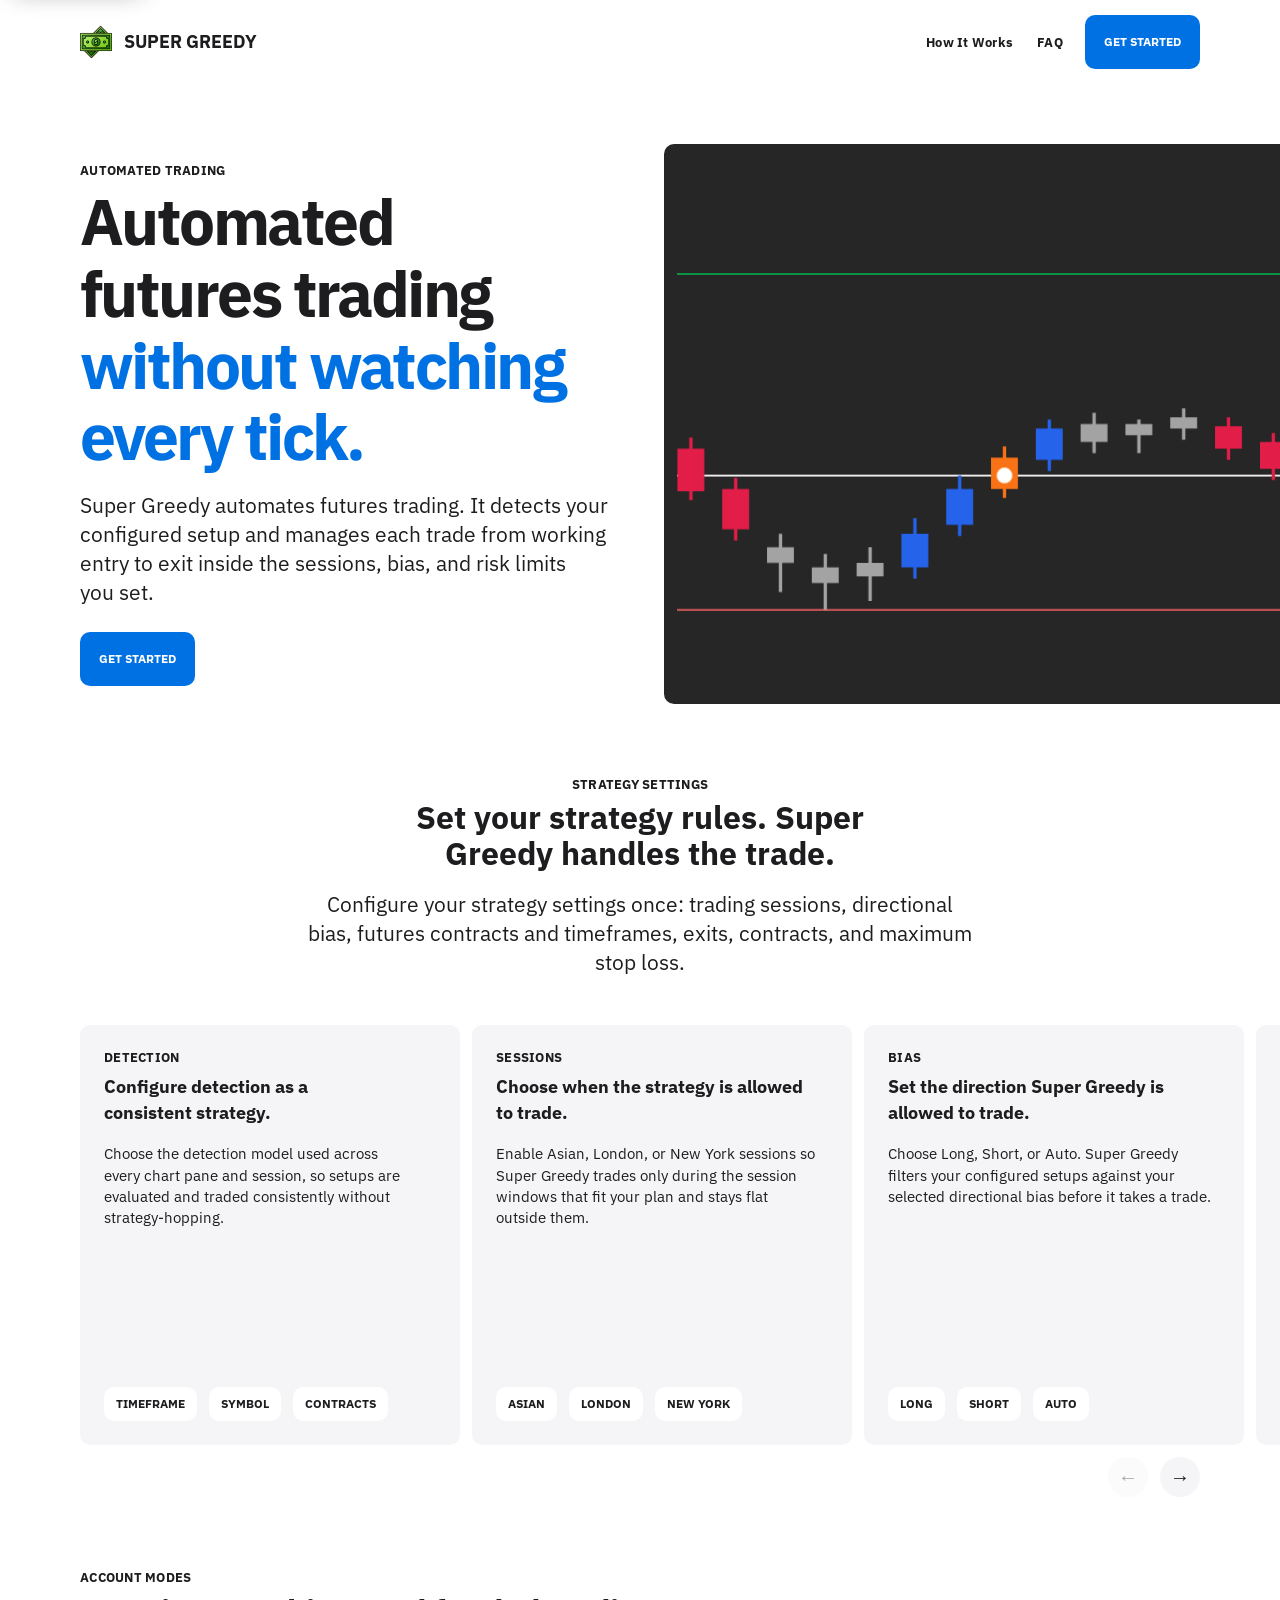
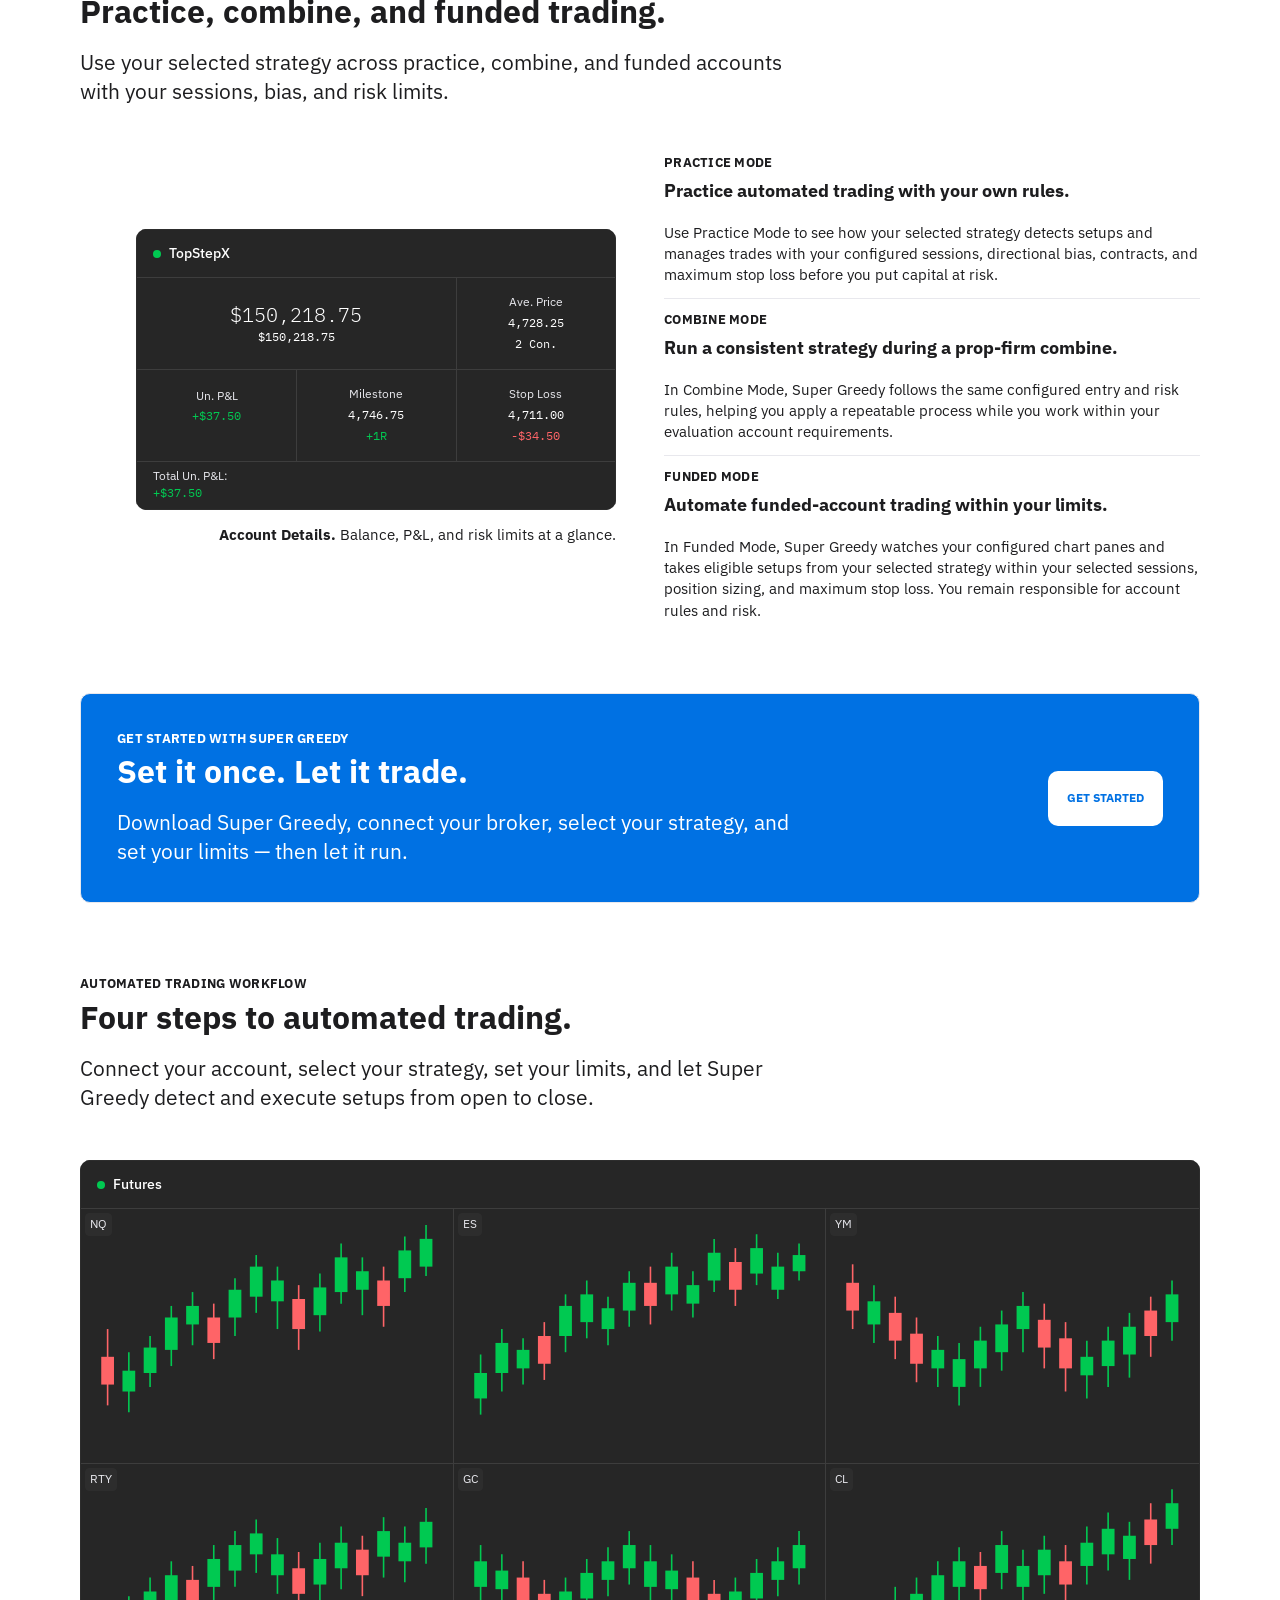
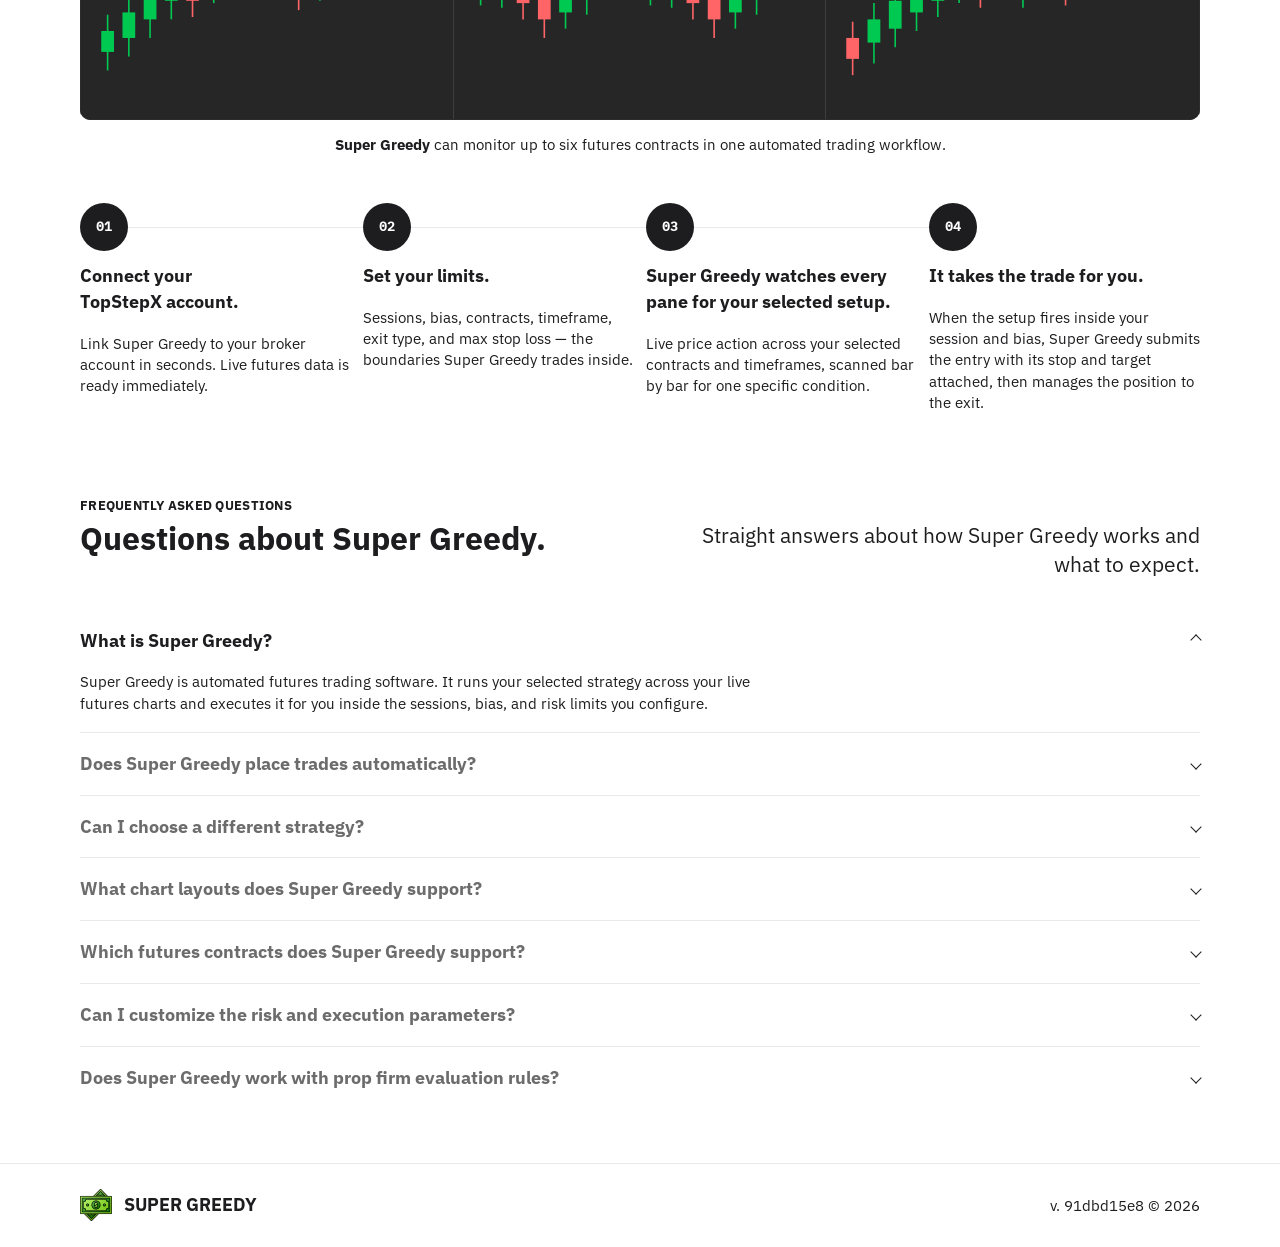
==== index.html @ 0abe1292 "Publish website from bootstrapio/TradingBot-ProjectX@local" ====
<!doctype html><html lang="en"><head><meta charset="UTF-8"/><meta name="viewport" content="width=device-width,initial-scale=1"/><title>Super Greedy | Automated Trading for Futures</title><meta name="description" content="Super Greedy automates futures trading. It detects your configured setup and manages each trade inside the sessions, bias, and risk limits you set."/><meta name="author" content="Super Greedy"/><meta name="application-name" content="Super Greedy"/><meta name="robots" content="index,follow,max-image-preview:large"/><meta name="googlebot" content="index,follow,max-image-preview:large,max-snippet:-1,max-video-preview:-1"/><meta name="bingbot" content="index,follow,max-image-preview:large,max-snippet:-1,max-video-preview:-1"/><meta name="theme-color" content="rgb(29, 29, 31)"/><meta name="referrer" content="strict-origin-when-cross-origin"/><link rel="canonical" href="https://supergreedy.com/"/><link rel="alternate" type="text/plain" href="https://supergreedy.com/llms.txt" title="LLMs"/><link rel="manifest" href="/assets/site.webmanifest?v=91dbd15e8"/><link rel="icon" type="image/png" href="/assets/icons/supergreedy.png?v=91dbd15e8" sizes="512x512"/><meta property="og:type" content="website"/><meta property="og:site_name" content="Super Greedy"/><meta property="og:title" content="Super Greedy | Automated Trading for Futures"/><meta property="og:description" content="Automated futures trading. Your selected strategy, managed inside the limits you set."/><meta property="og:url" content="https://supergreedy.com/"/><meta property="og:locale" content="en_US"/><meta property="og:image" content="https://supergreedy.com/assets/images/supergreedy-trading-bot-futures-dashboard-multicontracts-1192.webp?v=91dbd15e8"/><meta property="og:image:width" content="1192"/><meta property="og:image:height" content="726"/><meta property="og:image:type" content="image/webp"/><meta property="og:image:alt" content="Super Greedy futures trading dashboard showing multiple contracts in one workspace"/><meta name="twitter:image" content="https://supergreedy.com/assets/images/supergreedy-trading-bot-futures-dashboard-multicontracts-1192.webp?v=91dbd15e8"/><meta name="twitter:image:alt" content="Super Greedy futures trading dashboard showing multiple contracts in one workspace"/><meta name="twitter:card" content="summary_large_image"/><meta name="twitter:title" content="Super Greedy | Automated Trading for Futures"/><meta name="twitter:description" content="Automated futures trading. Your selected strategy, managed inside the limits you set."/><script type="application/ld+json" id="marketing-json-ld-build">{"@context":"https://schema.org","@graph":[{"@type":"WebSite","inLanguage":"en-US","@id":"https://supergreedy.com/#website","name":"Super Greedy","url":"https://supergreedy.com/","description":"Super Greedy is automated futures trading software. Your selected strategy is detected and executed inside the limits traders set.","publisher":{"@id":"https://supergreedy.com/#organization"}},{"@type":"Organization","contactType":"customer support","availableLanguage":["en-US"],"@id":"https://supergreedy.com/#organization","name":"Super Greedy","url":"https://supergreedy.com/","description":"Super Greedy builds automated futures trading software.","email":"hello@supergreedy.com","contactPoint":[{"@type":"ContactPoint","contactType":"customer support","email":"hello@supergreedy.com","availableLanguage":["en-US"]}],"logo":{"@id":"https://supergreedy.com/#logo-image"}},{"@type":"ImageObject","@id":"https://supergreedy.com/#logo-image","name":"Super Greedy","url":"https://supergreedy.com/assets/media/logo.svg?v=91dbd15e8","contentUrl":"https://supergreedy.com/assets/media/logo.svg?v=91dbd15e8","width":512,"height":512,"caption":"Super Greedy app icon","description":"The Super Greedy brand icon."},{"@type":"ImageObject","@id":"https://supergreedy.com/#dashboardTimeframe-image","name":"Super Greedy Futures Trading Dashboard","url":"https://supergreedy.com/assets/images/supergreedy-trading-bot-futures-dashboard-multitimeframe.webp?v=91dbd15e8","contentUrl":"https://supergreedy.com/assets/images/supergreedy-trading-bot-futures-dashboard-multitimeframe.webp?v=91dbd15e8","width":1276,"height":768,"caption":"Timeframe. Multiple chart intervals, one contract.","description":"A detailed view of the TopStepX futures trading workflow on a laptop, featuring multiple candlestick charts, trading session controls, and automated trading controls."},{"@type":"ImageObject","@id":"https://supergreedy.com/#dashboardMulticontracts-image","name":"Super Greedy Futures Contracts Dashboard","url":"https://supergreedy.com/assets/images/supergreedy-trading-bot-futures-dashboard-multicontracts-1192.webp?v=91dbd15e8","contentUrl":"https://supergreedy.com/assets/images/supergreedy-trading-bot-futures-dashboard-multicontracts-1192.webp?v=91dbd15e8","width":1192,"height":726,"caption":"Futures. Multiple contracts in one workspace.","description":"A detailed view of the TopStepX futures trading workflow on a laptop, featuring multiple candlestick charts, trading session controls, and automated trading controls."},{"@type":"WebPage","@id":"https://supergreedy.com/#webpage","url":"https://supergreedy.com/","name":"Super Greedy | Automated Trading for Futures","description":"Super Greedy automates futures trading. It detects your configured setup and manages each trade inside the sessions, bias, and risk limits you set.","isPartOf":{"@id":"https://supergreedy.com/#website"},"inLanguage":"en-US","primaryImageOfPage":{"@id":"https://supergreedy.com/#dashboardMulticontracts-image"},"speakable":{"@type":"SpeakableSpecification","cssSelector":["#hero-title","#hero-description","#features-title","#features-description","#account-modes-title","#account-modes-description","#how-it-works-title","#how-it-works-description"]},"about":{"@id":"https://supergreedy.com/#software"},"mainEntity":{"@id":"https://supergreedy.com/#software"},"hasPart":[{"@id":"https://supergreedy.com/#feature-controls"},{"@id":"https://supergreedy.com/#trading-modes"},{"@id":"https://supergreedy.com/#howto"},{"@id":"https://supergreedy.com/#faq"}]},{"@type":"SoftwareApplication","@id":"https://supergreedy.com/#software","name":"Super Greedy","description":"Super Greedy is automated futures trading software. It runs your selected strategy across live futures charts and manages each trade automatically — submitting the entry with its stop loss and take profit — inside the sessions, bias, contract, timeframe, and max stop loss the trader configures.","applicationCategory":"FinanceApplication","applicationSubCategory":"Futures trading automation software","operatingSystem":"macOS, Windows","inLanguage":"en-US","keywords":"automated trading software, futures trading, strategy automation, Opening Range Breakout, ORB, ES futures, NQ futures, MES futures, MNQ futures, prop firm trading, TopStepX","url":"https://supergreedy.com/","mainEntityOfPage":{"@id":"https://supergreedy.com/#webpage"},"publisher":{"@id":"https://supergreedy.com/#organization"},"brand":{"@id":"https://supergreedy.com/#organization"},"image":"https://supergreedy.com/assets/images/supergreedy-trading-bot-futures-dashboard-multitimeframe.webp?v=91dbd15e8","screenshot":["https://supergreedy.com/assets/images/supergreedy-trading-bot-futures-dashboard-multitimeframe.webp?v=91dbd15e8","https://supergreedy.com/assets/images/supergreedy-trading-bot-futures-dashboard-multicontracts-1192.webp?v=91dbd15e8"],"audience":{"@type":"Audience","audienceType":"Futures traders; prop firm traders; swing traders"},"featureList":["Configure detection as a consistent strategy.","Choose when the strategy is allowed to trade.","Set the direction Super Greedy is allowed to trade.","Choose the futures contracts and timeframes the strategy watches.","Define exits and maximum loss before every trade."]},{"@type":"ItemList","@id":"https://supergreedy.com/#feature-controls","name":"Set your strategy rules. Super Greedy handles the trade.","description":"Configure your strategy settings once: trading sessions, directional bias, futures contracts and timeframes, exits, contracts, and maximum stop loss.","itemListElement":[{"@type":"ListItem","position":1,"description":"Choose the detection model used across every chart pane and session, so setups are evaluated and traded consistently without strategy-hopping.","name":"Configure detection as a consistent strategy."},{"@type":"ListItem","position":2,"description":"Enable Asian, London, or New York sessions so Super Greedy trades only during the session windows that fit your plan and stays flat outside them.","name":"Choose when the strategy is allowed to trade."},{"@type":"ListItem","position":3,"description":"Choose Long, Short, or Auto. Super Greedy filters your configured setups against your selected directional bias before it takes a trade.","name":"Set the direction Super Greedy is allowed to trade."},{"@type":"ListItem","position":4,"description":"Configure futures contracts and timeframes you follow. Each selected chart pane stays synced to live futures data and can trade.","name":"Choose the futures contracts and timeframes the strategy watches."},{"@type":"ListItem","position":5,"description":"Set exit type, contracts, timeframe, and maximum stop loss in advance. Super Greedy submits the protective bracket with the order instead of adding it afterward.","name":"Define exits and maximum loss before every trade."}]},{"@type":"ItemList","@id":"https://supergreedy.com/#trading-modes","name":"Practice, combine, and funded trading.","description":"Use your selected strategy across practice, combine, and funded accounts with your sessions, bias, and risk limits.","itemListElement":[{"@type":"ListItem","position":1,"name":"Practice automated trading with your own rules.","description":"Use Practice Mode to see how your selected strategy detects setups and manages trades with your configured sessions, directional bias, contracts, and maximum stop loss before you put capital at risk."},{"@type":"ListItem","position":2,"name":"Run a consistent strategy during a prop-firm combine.","description":"In Combine Mode, Super Greedy follows the same configured entry and risk rules, helping you apply a repeatable process while you work within your evaluation account requirements."},{"@type":"ListItem","position":3,"name":"Automate funded-account trading within your limits.","description":"In Funded Mode, Super Greedy watches your configured chart panes and takes eligible setups from your selected strategy within your selected sessions, position sizing, and maximum stop loss. You remain responsible for account rules and risk."}]},{"@type":"HowTo","@id":"https://supergreedy.com/#howto","name":"Four steps to automated trading.","description":"Connect your account, select your strategy, set your limits, and let Super Greedy detect and execute setups from open to close.","step":[{"@type":"HowToStep","position":1,"name":"Connect your TopStepX account.","text":"Link Super Greedy to your broker account in seconds. Live futures data is ready immediately."},{"@type":"HowToStep","position":2,"name":"Set your limits.","text":"Sessions, bias, contracts, timeframe, exit type, and max stop loss — the boundaries Super Greedy trades inside."},{"@type":"HowToStep","position":3,"name":"Super Greedy watches every pane for your selected setup.","text":"Live price action across your selected contracts and timeframes, scanned bar by bar for one specific condition."},{"@type":"HowToStep","position":4,"name":"It takes the trade for you.","text":"When the setup fires inside your session and bias, Super Greedy submits the entry with its stop and target attached, then manages the position to the exit."}]},{"@type":"FAQPage","@id":"https://supergreedy.com/#faq","url":"https://supergreedy.com/#faq","name":"Questions about Super Greedy.","description":"Straight answers about how Super Greedy works and what to expect.","isPartOf":{"@id":"https://supergreedy.com/#webpage"},"mainEntity":[{"@type":"Question","name":"What is Super Greedy?","acceptedAnswer":{"@type":"Answer","text":"Super Greedy is automated futures trading software. It runs your selected strategy across your live futures charts and executes it for you inside the sessions, bias, and risk limits you configure."}},{"@type":"Question","name":"Does Super Greedy place trades automatically?","acceptedAnswer":{"@type":"Answer","text":"Yes. When your selected setup appears inside your configured session and bias, Super Greedy submits the entry with its stop loss and take profit attached, and manages the position through to the exit. You set the limits; it does the execution."}},{"@type":"Question","name":"Can I choose a different strategy?","acceptedAnswer":{"@type":"Answer","text":"Yes. You can select the strategy that fits your trading plan, then configure its sessions, bias, futures contracts, timeframes, and risk limits."}},{"@type":"Question","name":"What chart layouts does Super Greedy support?","acceptedAnswer":{"@type":"Answer","text":"Super Greedy supports multi-timeframe futures layouts. Each pane can use the intervals and futures symbols you configure in the Strategy card, and each pane can trade."}},{"@type":"Question","name":"Which futures contracts does Super Greedy support?","acceptedAnswer":{"@type":"Answer","text":"Super Greedy currently supports futures. Available contracts include ES, NQ, MES, and MNQ, depending on your TopStepX account."}},{"@type":"Question","name":"Can I customize the risk and execution parameters?","acceptedAnswer":{"@type":"Answer","text":"Yes — strategy, contracts, timeframe, exit type, and max stop loss. Super Greedy applies the rules you configure consistently across your selected charts and sessions."}},{"@type":"Question","name":"Does Super Greedy work with prop firm evaluation rules?","acceptedAnswer":{"@type":"Answer","text":"Yes. Super Greedy works with TopStepX practice, evaluation, and funded accounts. Position sizing and max stop loss help you stay inside prop firm evaluation requirements."}}]}]}</script><script src="/assets/media-animations.js?v=91dbd15e8"></script><link rel="preload" as="style" href="/assets/ibm-plex-fonts.css?v=91dbd15e8" onload='this.onload=null,this.rel="stylesheet"'/><noscript><link rel="stylesheet" href="/assets/ibm-plex-fonts.css?v=91dbd15e8"/></noscript><link rel="preload" as="style" href="/assets/website.css?v=91dbd15e8" onload='this.onload=null,this.rel="stylesheet"'/><noscript><link rel="stylesheet" href="/assets/website.css?v=91dbd15e8"/></noscript><script src="/assets/component-carousel.js?v=91dbd15e8" defer="defer"></script><script>!function(){var e=function(){var e=document.head;if(e&&!e.querySelector('[data-marketing-gtm-target="head"]')){var t=document.createElement("script");t.dataset.marketingGtmTarget="head",t.text="(function(w,d,s,l,i){w[l]=w[l]||[];w[l].push({'gtm.start':new Date().getTime(),event:'gtm.js'});var f=d.getElementsByTagName(s)[0],j=d.createElement(s),dl=l!='dataLayer'?'&l='+l:'';j.async=true;j.src='https://www.googletagmanager.com/gtm.js?id='+i+dl;f.parentNode.insertBefore(j,f);})(window,document,'script','dataLayer','GTM-PTG5FV86');",e.appendChild(t)}},t=function(){window.removeEventListener("pointerdown",t),window.removeEventListener("keydown",t),"function"!=typeof window.requestIdleCallback?window.setTimeout(e,0):window.requestIdleCallback(e)};window.addEventListener("pointerdown",t,{once:!0,passive:!0}),window.addEventListener("keydown",t,{once:!0,passive:!0})}()</script></head><body id="top"><noscript><iframe src="https://www.googletagmanager.com/ns.html?id=GTM-PTG5FV86" height="0" width="0" style="display:none;visibility:hidden"></iframe></noscript><a class="skipLink" href="#main-content">Skip to content</a><header><span class="marketingNavScrollSentinel" data-marketing-nav-sentinel aria-hidden="true"></span><nav class="marketingNav" aria-label="Primary site navigation"><div class="marketingNavInner"><a class="marketingBrandRow" href="/" aria-label="Super Greedy home"><img class="marketingIcon" src="/assets/media/logo.svg?v=91dbd15e8" alt="" aria-hidden="true" width="32" height="32"/> <span class="brand marketingBrand">Super Greedy</span></a><div class="marketingNavRight"><ul class="marketingNavLinks" aria-label="Explore Super Greedy"><li><a class="marketingNavLink" href="/#how-it-works">How It Works</a></li><li><a class="marketingNavLink" href="/#faq">FAQ</a></li></ul><div class="marketingNavActions"><a class="primaryAction" href="/#download-cta" aria-label="Get started with Super Greedy"><span>Get Started</span></a></div></div></div></nav></header><script src="/assets/navigation.js?v=91dbd15e8" defer="defer"></script><main id="main-content" class="marketingShell"><section class="marketingSection" id="hero" data-layout="half" aria-labelledby="hero-title" aria-describedby="hero-description"><div class="sectionLayout layout--half"><div class="sectionContent" data-section-slot="content"><header class="sectionIntro header-hero" data-section-slot="header"><span class="fieldLabel">Automated Trading</span><h1 id="hero-title" class="typography-title">Automated futures trading <strong>without watching every tick.</strong></h1><p id="hero-description" class="typography-lead">Super Greedy automates futures trading. It detects your configured setup and manages each trade from working entry to exit inside the sessions, bias, and risk limits you set.</p><div class="sectionActions sectionHeaderActions" data-section-element="button"><a class="primaryAction" href="/#download-cta" aria-label="Get started with Super Greedy"><span>Get Started</span></a></div></header></div><figure class="marketingShowcase sectionMedia sectionMedia--bleed" data-section-slot="media"><div class="marketingShowcaseFrame"><svg viewBox="0 0 500 250" xmlns="http://www.w3.org/2000/svg" class="chartIllustrationSvg" role="img" aria-label="Trend detection chart showing entry, take-profit, and stop-loss levels." focusable="false"><rect class="chartIllustrationBackground" width="500" height="250"/><g class="chartLevel" style="--d:1.02s"><g class="chartIllustrationLineReveal"><line class="chartIllustrationTakeProfitLine chartIllustrationLine" x1="6" y1="58" x2="438" y2="58" stroke-width="0.75"/><line class="chartIllustrationEntryLine chartIllustrationLine" x1="6" y1="148" x2="438" y2="148" stroke-width="0.75"/><line class="chartIllustrationStopLossLine chartIllustrationLine" x1="6" y1="208" x2="438" y2="208" stroke-width="0.75"/></g><g class="chartIllustrationLineBadge"><rect class="chartIllustrationTakeProfitPlate" x="440" y="51" width="52" height="14" rx="3" opacity="0.9"/><text class="chartIllustrationTakeProfitText" x="490" y="61" text-anchor="end">TAKE PROFIT</text></g><g class="chartIllustrationLineBadge"><rect class="chartIllustrationEntryPlate" x="440" y="141" width="52" height="14" rx="3" opacity="0.9"/><text class="chartIllustrationEntryText" x="490" y="151" text-anchor="end">ENTRY</text></g><g class="chartIllustrationLineBadge"><rect class="chartIllustrationStopLossPlate" x="440" y="201" width="52" height="14" rx="3" opacity="0.9"/><text class="chartIllustrationStopLossText" x="490" y="211" text-anchor="end">STOP LOSS</text></g></g><g class="chartBar chartBar--down" style="--d:0s"><line x1="12" y1="131" x2="12" y2="159" stroke-width="1.5"/><rect x="6" y="136" width="12" height="19"/></g><g class="chartBar chartBar--down" style="--d:0.12s"><line x1="32" y1="149" x2="32" y2="177" stroke-width="1.5"/><rect x="26" y="154" width="12" height="18"/></g><g class="chartBar chartBar--neutral" style="--d:0.24s"><line x1="52" y1="174" x2="52" y2="200" stroke-width="1.5"/><rect x="46" y="180" width="12" height="7"/></g><g class="chartBar chartBar--neutral" style="--d:0.36s"><line x1="72" y1="183" x2="72" y2="208" stroke-width="1.5"/><rect x="66" y="189" width="12" height="7"/></g><g class="chartBar chartBar--neutral" style="--d:0.48s"><line x1="92" y1="180" x2="92" y2="204" stroke-width="1.5"/><rect x="86" y="187" width="12" height="6"/></g><g class="chartBar chartBar--long" style="--d:0.60s"><line x1="112" y1="167" x2="112" y2="194" stroke-width="1.5"/><rect x="106" y="174" width="12" height="15"/></g><g class="chartBar chartBar--long" style="--d:0.72s"><line x1="132" y1="148" x2="132" y2="175" stroke-width="1.5"/><rect x="126" y="154" width="12" height="16"/></g><g class="chartBar chartBar--open" style="--d:0.84s"><line x1="152" y1="135" x2="152" y2="158" stroke-width="1.5"/><rect x="146" y="140" width="12" height="14"/></g><g class="chartBar chartBar--long" style="--d:0.96s"><line x1="172" y1="123" x2="172" y2="146" stroke-width="1.5"/><rect x="166" y="127" width="12" height="14"/></g><g class="chartBar chartBar--neutral" style="--d:1.08s"><line x1="192" y1="120" x2="192" y2="138" stroke-width="1.5"/><rect x="186" y="125" width="12" height="8"/></g><g class="chartBar chartBar--neutral" style="--d:1.20s"><line x1="212" y1="123" x2="212" y2="138" stroke-width="1.5"/><rect x="206" y="125" width="12" height="5"/></g><g class="chartBar chartBar--neutral" style="--d:1.32s"><line x1="232" y1="118" x2="232" y2="132" stroke-width="1.5"/><rect x="226" y="122" width="12" height="5"/></g><g class="chartBar chartBar--down" style="--d:1.44s"><line x1="252" y1="122" x2="252" y2="141" stroke-width="1.5"/><rect x="246" y="126" width="12" height="10"/></g><g class="chartBar chartBar--down" style="--d:1.56s"><line x1="272" y1="129" x2="272" y2="150" stroke-width="1.5"/><rect x="266" y="133" width="12" height="12"/></g><g class="chartBar chartBar--down" style="--d:1.68s"><line x1="292" y1="134" x2="292" y2="151" stroke-width="1.5"/><rect x="286" y="138" width="12" height="5"/></g><g class="chartBar chartBar--down" style="--d:1.80s"><line x1="312" y1="133" x2="312" y2="153" stroke-width="1.5"/><rect x="306" y="139" width="12" height="8"/></g><g class="chartBar chartBar--long" style="--d:1.92s"><line x1="332" y1="129" x2="332" y2="150" stroke-width="1.5"/><rect x="326" y="133" width="12" height="13"/></g><g class="chartBar chartBar--long" style="--d:2.04s"><line x1="352" y1="115" x2="352" y2="138" stroke-width="1.5"/><rect x="346" y="119" width="12" height="15"/></g><g class="chartBar chartBar--long" style="--d:2.16s"><line x1="372" y1="101" x2="372" y2="124" stroke-width="1.5"/><rect x="366" y="105" width="12" height="14"/></g><g class="chartBar chartBar--long" style="--d:2.28s"><line x1="392" y1="88" x2="392" y2="112" stroke-width="1.5"/><rect x="386" y="92" width="12" height="14"/></g><g class="chartBar chartPostEntryTargetBar" style="--d:2.40s"><line x1="412" y1="58" x2="412" y2="89" stroke-width="1.5"/><rect x="406" y="66" width="12" height="19"/></g><g class="chartBar chartBar--long" style="--d:2.52s"><line x1="432" y1="47" x2="432" y2="73" stroke-width="1.5"/><rect x="426" y="52" width="12" height="17"/></g><circle class="chartDotRing chartIllustrationEntryDot" cx="152" cy="148" r="3.5" fill="none" stroke-width="1.5" vector-effect="non-scaling-stroke" style="--d:1.14s"/><circle class="chartDot chartIllustrationEntryDot" cx="152" cy="148" r="3.5" style="--d:1.14s"/><circle class="chartDotRing chartIllustrationTakeProfitDot" cx="412" cy="58" r="3.5" fill="none" stroke-width="1.5" vector-effect="non-scaling-stroke" style="--d:2.72s"/><circle class="chartDot chartIllustrationTakeProfitDot" cx="412" cy="58" r="3.5" style="--d:2.72s"/></svg></div></figure></div></section><section class="marketingSection" id="features" data-layout="full" aria-labelledby="features-title" aria-describedby="features-description"><div class="sectionLayout layout--full"><div class="sectionContent" data-section-slot="content"><header class="sectionIntro header-center" data-section-slot="header"><span class="fieldLabel">Strategy Settings</span><h2 id="features-title" class="typography-title">Set your strategy rules. Super Greedy handles the trade.</h2><p id="features-description" class="typography-lead">Configure your strategy settings once: trading sessions, directional bias, futures contracts and timeframes, exits, contracts, and maximum stop loss.</p></header><div class="imageWorkflowCarousel" data-carousel role="region" aria-roledescription="carousel" aria-label="Set your strategy rules. Super Greedy handles the trade."><ul id="features-carousel" class="imageWorkflowGrid" aria-labelledby="features-title"><li class="featureCard" aria-labelledby="feature-detection-title" aria-describedby="feature-detection-paragraph"><span class="fieldLabel">Detection</span><h3 id="feature-detection-title" class="typography-title">Configure detection as a consistent strategy.</h3><p id="feature-detection-paragraph" class="typography-paragraph">Choose the detection model used across every chart pane and session, so setups are evaluated and traded consistently without strategy-hopping.</p><ul class="marketingBadgeRow" data-section-element="badge" aria-label="Detection strategy settings"><li><span class="marketingBadge">Timeframe</span></li><li><span class="marketingBadge">Symbol</span></li><li><span class="marketingBadge">Contracts</span></li></ul></li><li class="featureCard" aria-labelledby="feature-sessions-title" aria-describedby="feature-sessions-paragraph"><span class="fieldLabel">Sessions</span><h3 id="feature-sessions-title" class="typography-title">Choose when the strategy is allowed to trade.</h3><p id="feature-sessions-paragraph" class="typography-paragraph">Enable Asian, London, or New York sessions so Super Greedy trades only during the session windows that fit your plan and stays flat outside them.</p><ul class="marketingBadgeRow" data-section-element="badge" aria-label="Selected trading sessions"><li><span class="marketingBadge">Asian</span></li><li><span class="marketingBadge">London</span></li><li><span class="marketingBadge">New York</span></li></ul></li><li class="featureCard" aria-labelledby="feature-bias-title" aria-describedby="feature-bias-paragraph"><span class="fieldLabel">Bias</span><h3 id="feature-bias-title" class="typography-title">Set the direction Super Greedy is allowed to trade.</h3><p id="feature-bias-paragraph" class="typography-paragraph">Choose Long, Short, or Auto. Super Greedy filters your configured setups against your selected directional bias before it takes a trade.</p><ul class="marketingBadgeRow" data-section-element="badge" aria-label="Available directional bias settings"><li><span class="marketingBadge">Long</span></li><li><span class="marketingBadge">Short</span></li><li><span class="marketingBadge">Auto</span></li></ul></li><li class="featureCard" aria-labelledby="feature-charts-title" aria-describedby="feature-charts-paragraph"><span class="fieldLabel">Futures</span><h3 id="feature-charts-title" class="typography-title">Choose the futures contracts and timeframes the strategy watches.</h3><p id="feature-charts-paragraph" class="typography-paragraph">Configure futures contracts and timeframes you follow. Each selected chart pane stays synced to live futures data and can trade.</p><ul class="marketingBadgeRow" data-section-element="badge" aria-label="Futures trading settings"><li><span class="marketingBadge">Futures</span></li></ul></li><li class="featureCard" aria-labelledby="feature-risk-title" aria-describedby="feature-risk-paragraph"><span class="fieldLabel">Risk</span><h3 id="feature-risk-title" class="typography-title">Define exits and maximum loss before every trade.</h3><p id="feature-risk-paragraph" class="typography-paragraph">Set exit type, contracts, timeframe, and maximum stop loss in advance. Super Greedy submits the protective bracket with the order instead of adding it afterward.</p><ul class="marketingBadgeRow" data-section-element="badge" aria-label="Risk and execution settings"><li><span class="marketingBadge">Daily P&amp;L</span></li><li><span class="marketingBadge">Max Stop Loss</span></li></ul></li></ul><div class="imageWorkflowControls" role="group" aria-label="Carousel controls"><button class="imageWorkflowControl" type="button" data-carousel-action="previous" aria-controls="features-carousel" aria-label="Previous card">←</button> <button class="imageWorkflowControl" type="button" data-carousel-action="next" aria-controls="features-carousel" aria-label="Next card">→</button></div></div></div></div></section><section class="marketingSection" id="account-modes" data-layout="half" aria-labelledby="account-modes-title" aria-describedby="account-modes-description"><div class="sectionLayout layout--half layout--reversed sectionLayout--header-full"><div class="sectionContent" data-section-slot="content"><header class="sectionIntro header-left" data-section-slot="header"><span class="fieldLabel">Account Modes</span><h2 id="account-modes-title" class="typography-title">Practice, combine, and funded trading.</h2><p id="account-modes-description" class="typography-lead">Use your selected strategy across practice, combine, and funded accounts with your sessions, bias, and risk limits.</p></header><div class="sectionContentBody"><div class="listExample"><ul class="marketingList marketingList--vertical" aria-labelledby="account-modes-title"><li class="marketingListItem" aria-labelledby="use-case-practice-title" aria-describedby="use-case-practice-paragraph"><div class="itemContent"><span class="fieldLabel">Practice Mode</span><h3 id="use-case-practice-title" class="typography-title">Practice automated trading with your own rules.</h3><p id="use-case-practice-paragraph" class="typography-paragraph">Use Practice Mode to see how your selected strategy detects setups and manages trades with your configured sessions, directional bias, contracts, and maximum stop loss before you put capital at risk.</p></div></li><li class="marketingListItem" aria-labelledby="use-case-combine-title" aria-describedby="use-case-combine-paragraph"><div class="itemContent"><span class="fieldLabel">Combine Mode</span><h3 id="use-case-combine-title" class="typography-title">Run a consistent strategy during a prop-firm combine.</h3><p id="use-case-combine-paragraph" class="typography-paragraph">In Combine Mode, Super Greedy follows the same configured entry and risk rules, helping you apply a repeatable process while you work within your evaluation account requirements.</p></div></li><li class="marketingListItem" aria-labelledby="use-case-funded-title" aria-describedby="use-case-funded-paragraph"><div class="itemContent"><span class="fieldLabel">Funded Mode</span><h3 id="use-case-funded-title" class="typography-title">Automate funded-account trading within your limits.</h3><p id="use-case-funded-paragraph" class="typography-paragraph">In Funded Mode, Super Greedy watches your configured chart panes and takes eligible setups from your selected strategy within your selected sessions, position sizing, and maximum stop loss. You remain responsible for account rules and risk.</p></div></li></ul></div></div></div><figure class="marketingShowcase sectionMedia" data-section-slot="media"><div class="marketingShowcaseFrame"><div class="platformPreviewCard flex flex-col overflow-hidden" role="img" aria-label="Illustrative TopStepX Platform card showing animated sample daily account balance, unrealized profit and loss, average price, milestone, stop loss, and total unrealized profit and loss."><div class="platformPreviewHeader platformPreviewDivider flex h-12 min-h-0 shrink-0 flex-row items-center overflow-hidden border-b px-4"><div class="platformPreviewBrand flex items-center gap-2"><span class="platformPreviewStatePositive h-2 w-2 shrink-0 rounded-full" aria-hidden="true"></span><span>TopStepX</span></div></div><div class="platformPreviewGrid grid min-h-0 w-full flex-1 grid-cols-3 grid-rows-2 gap-0" aria-hidden="true"><div class="col-span-2 flex h-full min-h-0 flex-col items-center justify-center gap-1 p-4 text-center"><span class="gbMktValueTicker platformPreviewBalance font-mono"><span>$150,218.75</span><span>$150,236.25</span><span>$150,204.50</span><span>$150,218.75</span></span><span class="platformPreviewSecondaryValue font-mono">$150,218.75</span></div><div class="platformPreviewDivider flex h-full min-h-0 flex-col items-center justify-center gap-1 border-l p-4 text-center"><span class="platformPreviewMuted">Ave. Price</span><span class="font-mono">4,728.25</span><span class="font-mono">2 Con.</span></div><div class="platformPreviewDivider flex h-full min-h-0 flex-col items-center justify-center gap-1 border-t p-4 text-center"><span class="platformPreviewMuted">Un. P&amp;L</span><span class="platformPreviewStatePositive gbMktValueTicker font-mono"><span>+$37.50</span><span>+$55.00</span><span>+$23.25</span><span>+$37.50</span></span><span class="font-mono">&nbsp;</span></div><div class="platformPreviewDivider flex h-full min-h-0 flex-col items-center justify-center gap-1 border-l border-t p-4 text-center"><span class="platformPreviewMuted">Milestone</span><span class="font-mono">4,746.75</span><span class="platformPreviewStatePositive font-mono">+1R</span></div><div class="platformPreviewDivider flex h-full min-h-0 flex-col items-center justify-center gap-1 border-l border-t p-4 text-center"><span class="platformPreviewMuted">Stop Loss</span><span class="font-mono">4,711.00</span><span class="platformPreviewStateNegative font-mono">-$34.50</span></div></div><div class="platformPreviewFooter platformPreviewDivider flex h-12 min-h-0 shrink-0 items-center overflow-hidden border-t px-4"><div class="platformPreviewFooterMetric flex h-full min-h-0 flex-col justify-center"><span class="platformPreviewMuted">Total Un. P&amp;L:</span><span class="platformPreviewStatePositive font-mono">+$37.50</span></div></div></div></div><figcaption class="figureCaption"><strong>Account Details.</strong> Balance, P&amp;L, and risk limits at a glance.</figcaption></figure></div></section><section class="marketingSection" id="download-cta" data-layout="full" aria-labelledby="download-cta-title" aria-describedby="download-cta-description"><div class="sectionLayout layout--full"><div class="sectionContent" data-section-slot="content"><article class="ctaPanel"><header class="sectionIntro header-left" data-section-slot="header"><span class="fieldLabel">Get Started with Super Greedy</span><h2 id="download-cta-title" class="typography-title">Set it once. Let it trade.</h2><p id="download-cta-description" class="typography-lead">Download Super Greedy, connect your broker, select your strategy, and set your limits — then let it run.</p></header><div class="sectionActions ctaPanelActions" data-section-element="button"><a class="primaryAction" href="/#download-cta" aria-label="Get started with Super Greedy"><span>Get Started</span></a></div></article></div></div></section><section class="marketingSection" id="how-it-works" data-layout="full" aria-labelledby="how-it-works-title" aria-describedby="how-it-works-description"><div class="sectionLayout layout--full sectionLayout--header-full"><div class="sectionContent" data-section-slot="content"><header class="sectionIntro header-left" data-section-slot="header"><span class="fieldLabel">Automated Trading Workflow</span><h2 id="how-it-works-title" class="typography-title">Four steps to automated trading.</h2><p id="how-it-works-description" class="typography-lead">Connect your account, select your strategy, set your limits, and let Super Greedy detect and execute setups from open to close.</p></header><div class="sectionContentBody"><ol class="marketingList marketingList--horizontal marketingList--stepper" aria-labelledby="how-it-works-title"><li class="marketingListItem marketingListItem--stepper" aria-labelledby="workflow-step-1-title" aria-describedby="workflow-step-1-paragraph"><div class="listStepMarker" aria-hidden="true"><span class="listStepDot">01</span></div><div class="itemContent"><h3 id="workflow-step-1-title" class="typography-title">Connect your TopStepX account.</h3><p id="workflow-step-1-paragraph" class="typography-paragraph">Link Super Greedy to your broker account in seconds. Live futures data is ready immediately.</p></div></li><li class="marketingListItem marketingListItem--stepper" aria-labelledby="workflow-step-2-title" aria-describedby="workflow-step-2-paragraph"><div class="listStepMarker" aria-hidden="true"><span class="listStepDot">02</span></div><div class="itemContent"><h3 id="workflow-step-2-title" class="typography-title">Set your limits.</h3><p id="workflow-step-2-paragraph" class="typography-paragraph">Sessions, bias, contracts, timeframe, exit type, and max stop loss — the boundaries Super Greedy trades inside.</p></div></li><li class="marketingListItem marketingListItem--stepper" aria-labelledby="workflow-step-3-title" aria-describedby="workflow-step-3-paragraph"><div class="listStepMarker" aria-hidden="true"><span class="listStepDot">03</span></div><div class="itemContent"><h3 id="workflow-step-3-title" class="typography-title">Super Greedy watches every pane for your selected setup.</h3><p id="workflow-step-3-paragraph" class="typography-paragraph">Live price action across your selected contracts and timeframes, scanned bar by bar for one specific condition.</p></div></li><li class="marketingListItem marketingListItem--stepper" aria-labelledby="workflow-step-4-title" aria-describedby="workflow-step-4-paragraph"><div class="listStepMarker" aria-hidden="true"><span class="listStepDot">04</span></div><div class="itemContent"><h3 id="workflow-step-4-title" class="typography-title">It takes the trade for you.</h3><p id="workflow-step-4-paragraph" class="typography-paragraph">When the setup fires inside your session and bias, Super Greedy submits the entry with its stop and target attached, then manages the position to the exit.</p></div></li></ol></div></div><figure class="marketingShowcase sectionMedia" data-section-slot="media"><div class="marketingShowcaseFrame"><div class="chartPreviewCard" role="img" aria-label="Illustrative Super Greedy Chart Card showing up to six futures contracts monitored in one automated trading workflow."><div class="chartPreviewHeader flex items-center overflow-hidden border-b"><div class="chartPreviewBrand flex min-w-0 items-center"><span class="chartPreviewStatePositive rounded-full" aria-hidden="true"></span> <span>Futures</span></div></div><div class="chartPreviewGrid" aria-hidden="true"><div class="chartPreviewPane"><span class="chartPreviewBadge">NQ</span> <svg class="chartPreviewPlot" viewBox="0 0 320 96" preserveAspectRatio="none" focusable="false"><g class="chartBar chartBar--down"><line x1="10" y1="45" x2="10" y2="78" stroke-width="1.5"/><rect x="4" y="57" width="12" height="12"/></g><g class="chartBar chartBar--neutral"><line x1="30" y1="55" x2="30" y2="81" stroke-width="1.5"/><rect x="24" y="63" width="12" height="9"/></g><g class="chartBar chartBar--long"><line x1="50" y1="48" x2="50" y2="70" stroke-width="1.5"/><rect x="44" y="53" width="12" height="11"/></g><g class="chartBar chartBar--long"><line x1="70" y1="35" x2="70" y2="61" stroke-width="1.5"/><rect x="64" y="40" width="12" height="14"/></g><g class="chartBar chartBar--neutral"><line x1="90" y1="29" x2="90" y2="52" stroke-width="1.5"/><rect x="84" y="35" width="12" height="8"/></g><g class="chartBar chartBar--down"><line x1="110" y1="34" x2="110" y2="58" stroke-width="1.5"/><rect x="104" y="40" width="12" height="11"/></g><g class="chartBar chartBar--long"><line x1="130" y1="23" x2="130" y2="48" stroke-width="1.5"/><rect x="124" y="28" width="12" height="12"/></g><g class="chartBar chartBar--long"><line x1="150" y1="13" x2="150" y2="38" stroke-width="1.5"/><rect x="144" y="18" width="12" height="13"/></g><g class="chartBar chartBar--neutral"><line x1="170" y1="18" x2="170" y2="45" stroke-width="1.5"/><rect x="164" y="24" width="12" height="9"/></g><g class="chartBar chartBar--down"><line x1="190" y1="26" x2="190" y2="54" stroke-width="1.5"/><rect x="184" y="32" width="12" height="13"/></g><g class="chartBar chartBar--long"><line x1="210" y1="21" x2="210" y2="46" stroke-width="1.5"/><rect x="204" y="27" width="12" height="12"/></g><g class="chartBar chartBar--long"><line x1="230" y1="8" x2="230" y2="34" stroke-width="1.5"/><rect x="224" y="14" width="12" height="15"/></g><g class="chartBar chartBar--neutral"><line x1="250" y1="14" x2="250" y2="39" stroke-width="1.5"/><rect x="244" y="20" width="12" height="8"/></g><g class="chartBar chartBar--down"><line x1="270" y1="18" x2="270" y2="44" stroke-width="1.5"/><rect x="264" y="24" width="12" height="11"/></g><g class="chartBar chartBar--long"><line x1="290" y1="5" x2="290" y2="29" stroke-width="1.5"/><rect x="284" y="11" width="12" height="12"/></g><g class="chartBar chartBar--long"><line x1="310" y1="0" x2="310" y2="22" stroke-width="1.5"/><rect x="304" y="6" width="12" height="12"/></g></svg></div><div class="chartPreviewPane"><span class="chartPreviewBadge">ES</span> <svg class="chartPreviewPlot" viewBox="0 0 320 96" preserveAspectRatio="none" focusable="false"><g class="chartBar chartBar--long"><line x1="10" y1="56" x2="10" y2="82" stroke-width="1.5"/><rect x="4" y="64" width="12" height="11"/></g><g class="chartBar chartBar--long"><line x1="30" y1="45" x2="30" y2="72" stroke-width="1.5"/><rect x="24" y="51" width="12" height="13"/></g><g class="chartBar chartBar--neutral"><line x1="50" y1="49" x2="50" y2="69" stroke-width="1.5"/><rect x="44" y="54" width="12" height="8"/></g><g class="chartBar chartBar--down"><line x1="70" y1="42" x2="70" y2="67" stroke-width="1.5"/><rect x="64" y="48" width="12" height="12"/></g><g class="chartBar chartBar--long"><line x1="90" y1="30" x2="90" y2="55" stroke-width="1.5"/><rect x="84" y="35" width="12" height="13"/></g><g class="chartBar chartBar--long"><line x1="110" y1="24" x2="110" y2="49" stroke-width="1.5"/><rect x="104" y="30" width="12" height="12"/></g><g class="chartBar chartBar--neutral"><line x1="130" y1="31" x2="130" y2="52" stroke-width="1.5"/><rect x="124" y="36" width="12" height="9"/></g><g class="chartBar chartBar--long"><line x1="150" y1="20" x2="150" y2="44" stroke-width="1.5"/><rect x="144" y="25" width="12" height="12"/></g><g class="chartBar chartBar--down"><line x1="170" y1="18" x2="170" y2="43" stroke-width="1.5"/><rect x="164" y="25" width="12" height="10"/></g><g class="chartBar chartBar--long"><line x1="190" y1="12" x2="190" y2="37" stroke-width="1.5"/><rect x="184" y="18" width="12" height="12"/></g><g class="chartBar chartBar--neutral"><line x1="210" y1="20" x2="210" y2="40" stroke-width="1.5"/><rect x="204" y="26" width="12" height="8"/></g><g class="chartBar chartBar--long"><line x1="230" y1="6" x2="230" y2="29" stroke-width="1.5"/><rect x="224" y="12" width="12" height="12"/></g><g class="chartBar chartBar--down"><line x1="250" y1="10" x2="250" y2="35" stroke-width="1.5"/><rect x="244" y="16" width="12" height="12"/></g><g class="chartBar chartBar--long"><line x1="270" y1="4" x2="270" y2="26" stroke-width="1.5"/><rect x="264" y="10" width="12" height="11"/></g><g class="chartBar chartBar--long"><line x1="290" y1="12" x2="290" y2="32" stroke-width="1.5"/><rect x="284" y="18" width="12" height="10"/></g><g class="chartBar chartBar--neutral"><line x1="310" y1="8" x2="310" y2="24" stroke-width="1.5"/><rect x="304" y="13" width="12" height="7"/></g></svg></div><div class="chartPreviewPane"><span class="chartPreviewBadge">YM</span> <svg class="chartPreviewPlot" viewBox="0 0 320 96" preserveAspectRatio="none" focusable="false"><g class="chartBar chartBar--down"><line x1="10" y1="17" x2="10" y2="45" stroke-width="1.5"/><rect x="4" y="25" width="12" height="12"/></g><g class="chartBar chartBar--neutral"><line x1="30" y1="26" x2="30" y2="51" stroke-width="1.5"/><rect x="24" y="33" width="12" height="10"/></g><g class="chartBar chartBar--down"><line x1="50" y1="31" x2="50" y2="58" stroke-width="1.5"/><rect x="44" y="38" width="12" height="12"/></g><g class="chartBar chartBar--down"><line x1="70" y1="40" x2="70" y2="68" stroke-width="1.5"/><rect x="64" y="47" width="12" height="13"/></g><g class="chartBar chartBar--neutral"><line x1="90" y1="48" x2="90" y2="70" stroke-width="1.5"/><rect x="84" y="54" width="12" height="8"/></g><g class="chartBar chartBar--long"><line x1="110" y1="51" x2="110" y2="78" stroke-width="1.5"/><rect x="104" y="58" width="12" height="12"/></g><g class="chartBar chartBar--long"><line x1="130" y1="44" x2="130" y2="70" stroke-width="1.5"/><rect x="124" y="50" width="12" height="12"/></g><g class="chartBar chartBar--long"><line x1="150" y1="37" x2="150" y2="63" stroke-width="1.5"/><rect x="144" y="43" width="12" height="12"/></g><g class="chartBar chartBar--neutral"><line x1="170" y1="29" x2="170" y2="55" stroke-width="1.5"/><rect x="164" y="35" width="12" height="10"/></g><g class="chartBar chartBar--down"><line x1="190" y1="34" x2="190" y2="62" stroke-width="1.5"/><rect x="184" y="41" width="12" height="12"/></g><g class="chartBar chartBar--down"><line x1="210" y1="42" x2="210" y2="72" stroke-width="1.5"/><rect x="204" y="49" width="12" height="13"/></g><g class="chartBar chartBar--neutral"><line x1="230" y1="50" x2="230" y2="75" stroke-width="1.5"/><rect x="224" y="57" width="12" height="8"/></g><g class="chartBar chartBar--long"><line x1="250" y1="44" x2="250" y2="70" stroke-width="1.5"/><rect x="244" y="50" width="12" height="11"/></g><g class="chartBar chartBar--long"><line x1="270" y1="38" x2="270" y2="66" stroke-width="1.5"/><rect x="264" y="44" width="12" height="12"/></g><g class="chartBar chartBar--down"><line x1="290" y1="31" x2="290" y2="57" stroke-width="1.5"/><rect x="284" y="37" width="12" height="11"/></g><g class="chartBar chartBar--long"><line x1="310" y1="24" x2="310" y2="50" stroke-width="1.5"/><rect x="304" y="30" width="12" height="12"/></g></svg></div><div class="chartPreviewPane"><span class="chartPreviewBadge">RTY</span> <svg class="chartPreviewPlot" viewBox="0 0 320 96" preserveAspectRatio="none" focusable="false"><g class="chartBar chartBar--neutral"><line x1="10" y1="58" x2="10" y2="82" stroke-width="1.5"/><rect x="4" y="65" width="12" height="9"/></g><g class="chartBar chartBar--long"><line x1="30" y1="50" x2="30" y2="76" stroke-width="1.5"/><rect x="24" y="57" width="12" height="11"/></g><g class="chartBar chartBar--long"><line x1="50" y1="42" x2="50" y2="68" stroke-width="1.5"/><rect x="44" y="48" width="12" height="12"/></g><g class="chartBar chartBar--long"><line x1="70" y1="35" x2="70" y2="60" stroke-width="1.5"/><rect x="64" y="41" width="12" height="11"/></g><g class="chartBar chartBar--down"><line x1="90" y1="37" x2="90" y2="59" stroke-width="1.5"/><rect x="84" y="43" width="12" height="9"/></g><g class="chartBar chartBar--long"><line x1="110" y1="28" x2="110" y2="53" stroke-width="1.5"/><rect x="104" y="34" width="12" height="12"/></g><g class="chartBar chartBar--long"><line x1="130" y1="22" x2="130" y2="46" stroke-width="1.5"/><rect x="124" y="28" width="12" height="11"/></g><g class="chartBar chartBar--neutral"><line x1="150" y1="17" x2="150" y2="40" stroke-width="1.5"/><rect x="144" y="23" width="12" height="9"/></g><g class="chartBar chartBar--long"><line x1="170" y1="25" x2="170" y2="49" stroke-width="1.5"/><rect x="164" y="32" width="12" height="9"/></g><g class="chartBar chartBar--down"><line x1="190" y1="31" x2="190" y2="56" stroke-width="1.5"/><rect x="184" y="38" width="12" height="11"/></g><g class="chartBar chartBar--long"><line x1="210" y1="27" x2="210" y2="52" stroke-width="1.5"/><rect x="204" y="34" width="12" height="11"/></g><g class="chartBar chartBar--long"><line x1="230" y1="20" x2="230" y2="47" stroke-width="1.5"/><rect x="224" y="27" width="12" height="11"/></g><g class="chartBar chartBar--down"><line x1="250" y1="24" x2="250" y2="50" stroke-width="1.5"/><rect x="244" y="30" width="12" height="11"/></g><g class="chartBar chartBar--long"><line x1="270" y1="16" x2="270" y2="42" stroke-width="1.5"/><rect x="264" y="22" width="12" height="11"/></g><g class="chartBar chartBar--neutral"><line x1="290" y1="20" x2="290" y2="44" stroke-width="1.5"/><rect x="284" y="27" width="12" height="8"/></g><g class="chartBar chartBar--long"><line x1="310" y1="12" x2="310" y2="36" stroke-width="1.5"/><rect x="304" y="18" width="12" height="11"/></g></svg></div><div class="chartPreviewPane"><span class="chartPreviewBadge">GC</span> <svg class="chartPreviewPlot" viewBox="0 0 320 96" preserveAspectRatio="none" focusable="false"><g class="chartBar chartBar--long"><line x1="10" y1="28" x2="10" y2="54" stroke-width="1.5"/><rect x="4" y="35" width="12" height="11"/></g><g class="chartBar chartBar--neutral"><line x1="30" y1="32" x2="30" y2="55" stroke-width="1.5"/><rect x="24" y="39" width="12" height="8"/></g><g class="chartBar chartBar--down"><line x1="50" y1="35" x2="50" y2="60" stroke-width="1.5"/><rect x="44" y="42" width="12" height="11"/></g><g class="chartBar chartBar--down"><line x1="70" y1="43" x2="70" y2="68" stroke-width="1.5"/><rect x="64" y="49" width="12" height="11"/></g><g class="chartBar chartBar--long"><line x1="90" y1="42" x2="90" y2="64" stroke-width="1.5"/><rect x="84" y="48" width="12" height="9"/></g><g class="chartBar chartBar--long"><line x1="110" y1="34" x2="110" y2="58" stroke-width="1.5"/><rect x="104" y="40" width="12" height="11"/></g><g class="chartBar chartBar--neutral"><line x1="130" y1="29" x2="130" y2="50" stroke-width="1.5"/><rect x="124" y="35" width="12" height="8"/></g><g class="chartBar chartBar--long"><line x1="150" y1="22" x2="150" y2="45" stroke-width="1.5"/><rect x="144" y="28" width="12" height="10"/></g><g class="chartBar chartBar--long"><line x1="170" y1="28" x2="170" y2="54" stroke-width="1.5"/><rect x="164" y="35" width="12" height="11"/></g><g class="chartBar chartBar--neutral"><line x1="190" y1="32" x2="190" y2="55" stroke-width="1.5"/><rect x="184" y="39" width="12" height="8"/></g><g class="chartBar chartBar--down"><line x1="210" y1="35" x2="210" y2="60" stroke-width="1.5"/><rect x="204" y="42" width="12" height="11"/></g><g class="chartBar chartBar--down"><line x1="230" y1="43" x2="230" y2="68" stroke-width="1.5"/><rect x="224" y="49" width="12" height="11"/></g><g class="chartBar chartBar--long"><line x1="250" y1="42" x2="250" y2="64" stroke-width="1.5"/><rect x="244" y="48" width="12" height="9"/></g><g class="chartBar chartBar--long"><line x1="270" y1="34" x2="270" y2="58" stroke-width="1.5"/><rect x="264" y="40" width="12" height="11"/></g><g class="chartBar chartBar--neutral"><line x1="290" y1="29" x2="290" y2="50" stroke-width="1.5"/><rect x="284" y="35" width="12" height="8"/></g><g class="chartBar chartBar--long"><line x1="310" y1="22" x2="310" y2="45" stroke-width="1.5"/><rect x="304" y="28" width="12" height="10"/></g></svg></div><div class="chartPreviewPane"><span class="chartPreviewBadge">CL</span> <svg class="chartPreviewPlot" viewBox="0 0 320 96" preserveAspectRatio="none" focusable="false"><g class="chartBar chartBar--down"><line x1="10" y1="61" x2="10" y2="84" stroke-width="1.5"/><rect x="4" y="68" width="12" height="9"/></g><g class="chartBar chartBar--long"><line x1="30" y1="53" x2="30" y2="79" stroke-width="1.5"/><rect x="24" y="60" width="12" height="10"/></g><g class="chartBar chartBar--long"><line x1="50" y1="46" x2="50" y2="72" stroke-width="1.5"/><rect x="44" y="52" width="12" height="12"/></g><g class="chartBar chartBar--neutral"><line x1="70" y1="42" x2="70" y2="65" stroke-width="1.5"/><rect x="64" y="49" width="12" height="8"/></g><g class="chartBar chartBar--long"><line x1="90" y1="35" x2="90" y2="59" stroke-width="1.5"/><rect x="84" y="41" width="12" height="11"/></g><g class="chartBar chartBar--long"><line x1="110" y1="29" x2="110" y2="53" stroke-width="1.5"/><rect x="104" y="35" width="12" height="11"/></g><g class="chartBar chartBar--down"><line x1="130" y1="31" x2="130" y2="55" stroke-width="1.5"/><rect x="124" y="37" width="12" height="10"/></g><g class="chartBar chartBar--long"><line x1="150" y1="22" x2="150" y2="47" stroke-width="1.5"/><rect x="144" y="28" width="12" height="12"/></g><g class="chartBar chartBar--neutral"><line x1="170" y1="30" x2="170" y2="55" stroke-width="1.5"/><rect x="164" y="37" width="12" height="9"/></g><g class="chartBar chartBar--long"><line x1="190" y1="24" x2="190" y2="49" stroke-width="1.5"/><rect x="184" y="30" width="12" height="11"/></g><g class="chartBar chartBar--down"><line x1="210" y1="28" x2="210" y2="54" stroke-width="1.5"/><rect x="204" y="35" width="12" height="10"/></g><g class="chartBar chartBar--long"><line x1="230" y1="20" x2="230" y2="45" stroke-width="1.5"/><rect x="224" y="27" width="12" height="10"/></g><g class="chartBar chartBar--long"><line x1="250" y1="14" x2="250" y2="39" stroke-width="1.5"/><rect x="244" y="21" width="12" height="11"/></g><g class="chartBar chartBar--neutral"><line x1="270" y1="18" x2="270" y2="43" stroke-width="1.5"/><rect x="264" y="24" width="12" height="10"/></g><g class="chartBar chartBar--down"><line x1="290" y1="10" x2="290" y2="36" stroke-width="1.5"/><rect x="284" y="17" width="12" height="11"/></g><g class="chartBar chartBar--long"><line x1="310" y1="4" x2="310" y2="28" stroke-width="1.5"/><rect x="304" y="10" width="12" height="11"/></g></svg></div></div></div></div><figcaption class="figureCaption"><strong>Super Greedy</strong> can monitor up to six futures contracts in one automated trading workflow.</figcaption></figure></div></section><section class="marketingSection" id="faq" data-layout="full" aria-labelledby="faq-title" aria-describedby="faq-description"><div class="sectionLayout layout--full"><div class="sectionContent" data-section-slot="content"><header class="sectionIntro header-split" data-section-slot="header"><span class="fieldLabel">Frequently Asked Questions</span><h2 id="faq-title" class="typography-title">Questions about Super Greedy.</h2><p id="faq-description" class="typography-lead">Straight answers about how Super Greedy works and what to expect.</p></header><div class="accordion" data-component="accordion" aria-label="Frequently asked questions"><details class="accordionItem" name="faq" open><summary class="accordionSummary"><h3 class="typography-title">What is Super Greedy?</h3><span class="accordionIcon" aria-hidden="true"></span></summary><div class="accordionBody"><p class="typography-paragraph">Super Greedy is automated futures trading software. It runs your selected strategy across your live futures charts and executes it for you inside the sessions, bias, and risk limits you configure.</p></div></details><details class="accordionItem" name="faq"><summary class="accordionSummary"><h3 class="typography-title">Does Super Greedy place trades automatically?</h3><span class="accordionIcon" aria-hidden="true"></span></summary><div class="accordionBody"><p class="typography-paragraph">Yes. When your selected setup appears inside your configured session and bias, Super Greedy submits the entry with its stop loss and take profit attached, and manages the position through to the exit. You set the limits; it does the execution.</p></div></details><details class="accordionItem" name="faq"><summary class="accordionSummary"><h3 class="typography-title">Can I choose a different strategy?</h3><span class="accordionIcon" aria-hidden="true"></span></summary><div class="accordionBody"><p class="typography-paragraph">Yes. You can select the strategy that fits your trading plan, then configure its sessions, bias, futures contracts, timeframes, and risk limits.</p></div></details><details class="accordionItem" name="faq"><summary class="accordionSummary"><h3 class="typography-title">What chart layouts does Super Greedy support?</h3><span class="accordionIcon" aria-hidden="true"></span></summary><div class="accordionBody"><p class="typography-paragraph">Super Greedy supports multi-timeframe futures layouts. Each pane can use the intervals and futures symbols you configure in the Strategy card, and each pane can trade.</p></div></details><details class="accordionItem" name="faq"><summary class="accordionSummary"><h3 class="typography-title">Which futures contracts does Super Greedy support?</h3><span class="accordionIcon" aria-hidden="true"></span></summary><div class="accordionBody"><p class="typography-paragraph">Super Greedy currently supports futures. Available contracts include ES, NQ, MES, and MNQ, depending on your TopStepX account.</p></div></details><details class="accordionItem" name="faq"><summary class="accordionSummary"><h3 class="typography-title">Can I customize the risk and execution parameters?</h3><span class="accordionIcon" aria-hidden="true"></span></summary><div class="accordionBody"><p class="typography-paragraph">Yes — strategy, contracts, timeframe, exit type, and max stop loss. Super Greedy applies the rules you configure consistently across your selected charts and sessions.</p></div></details><details class="accordionItem" name="faq"><summary class="accordionSummary"><h3 class="typography-title">Does Super Greedy work with prop firm evaluation rules?</h3><span class="accordionIcon" aria-hidden="true"></span></summary><div class="accordionBody"><p class="typography-paragraph">Yes. Super Greedy works with TopStepX practice, evaluation, and funded accounts. Position sizing and max stop loss help you stay inside prop firm evaluation requirements.</p></div></details></div></div></div></section></main><footer class="marketingFooter" aria-labelledby="footer-title"><div class="footerShell"><div class="siteFooterBody"><div class="marketingBrandRow"><img class="marketingIcon" src="/assets/media/logo.svg?v=91dbd15e8" alt="" aria-hidden="true" width="32" height="32"/> <span id="footer-title" class="typography-title footerBrandTitle">Super Greedy</span></div><div class="siteFooterMetaRow"><p class="typography-paragraph">v. <span translate="no" title="Released version">91dbd15e8</span> © <span data-current-year>2026</span></p></div></div></div></footer></body></html>
---- assets/ibm-plex-fonts.css ----
@font-face{font-family:IBM Plex Sans;font-style:normal;font-display:swap;font-weight:300;src:url(/assets/fonts/ibm-plex-sans-latin-300-normal.woff2) format("woff2")}@font-face{font-family:IBM Plex Sans;font-style:normal;font-display:swap;font-weight:400;src:url(/assets/fonts/ibm-plex-sans-latin-400-normal.woff2) format("woff2")}@font-face{font-family:IBM Plex Sans;font-style:normal;font-display:swap;font-weight:500;src:url(/assets/fonts/ibm-plex-sans-latin-500-normal.woff2) format("woff2")}@font-face{font-family:IBM Plex Sans;font-style:normal;font-display:swap;font-weight:600;src:url(/assets/fonts/ibm-plex-sans-latin-600-normal.woff2) format("woff2")}@font-face{font-family:IBM Plex Sans;font-style:normal;font-display:swap;font-weight:700;src:url(/assets/fonts/ibm-plex-sans-latin-700-normal.woff2) format("woff2")}@font-face{font-family:IBM Plex Mono;font-style:normal;font-display:swap;font-weight:300;src:url(/assets/fonts/ibm-plex-mono-latin-300-normal.woff2) format("woff2")}@font-face{font-family:IBM Plex Mono;font-style:normal;font-display:swap;font-weight:400;src:url(/assets/fonts/ibm-plex-mono-latin-400-normal.woff2) format("woff2")}@font-face{font-family:IBM Plex Mono;font-style:normal;font-display:swap;font-weight:500;src:url(/assets/fonts/ibm-plex-mono-latin-500-normal.woff2) format("woff2")}
---- assets/ibm-plex-fonts.css ----
@font-face{font-family:IBM Plex Sans;font-style:normal;font-display:swap;font-weight:300;src:url(/assets/fonts/ibm-plex-sans-latin-300-normal.woff2) format("woff2")}@font-face{font-family:IBM Plex Sans;font-style:normal;font-display:swap;font-weight:400;src:url(/assets/fonts/ibm-plex-sans-latin-400-normal.woff2) format("woff2")}@font-face{font-family:IBM Plex Sans;font-style:normal;font-display:swap;font-weight:500;src:url(/assets/fonts/ibm-plex-sans-latin-500-normal.woff2) format("woff2")}@font-face{font-family:IBM Plex Sans;font-style:normal;font-display:swap;font-weight:600;src:url(/assets/fonts/ibm-plex-sans-latin-600-normal.woff2) format("woff2")}@font-face{font-family:IBM Plex Sans;font-style:normal;font-display:swap;font-weight:700;src:url(/assets/fonts/ibm-plex-sans-latin-700-normal.woff2) format("woff2")}@font-face{font-family:IBM Plex Mono;font-style:normal;font-display:swap;font-weight:300;src:url(/assets/fonts/ibm-plex-mono-latin-300-normal.woff2) format("woff2")}@font-face{font-family:IBM Plex Mono;font-style:normal;font-display:swap;font-weight:400;src:url(/assets/fonts/ibm-plex-mono-latin-400-normal.woff2) format("woff2")}@font-face{font-family:IBM Plex Mono;font-style:normal;font-display:swap;font-weight:500;src:url(/assets/fonts/ibm-plex-mono-latin-500-normal.woff2) format("woff2")}
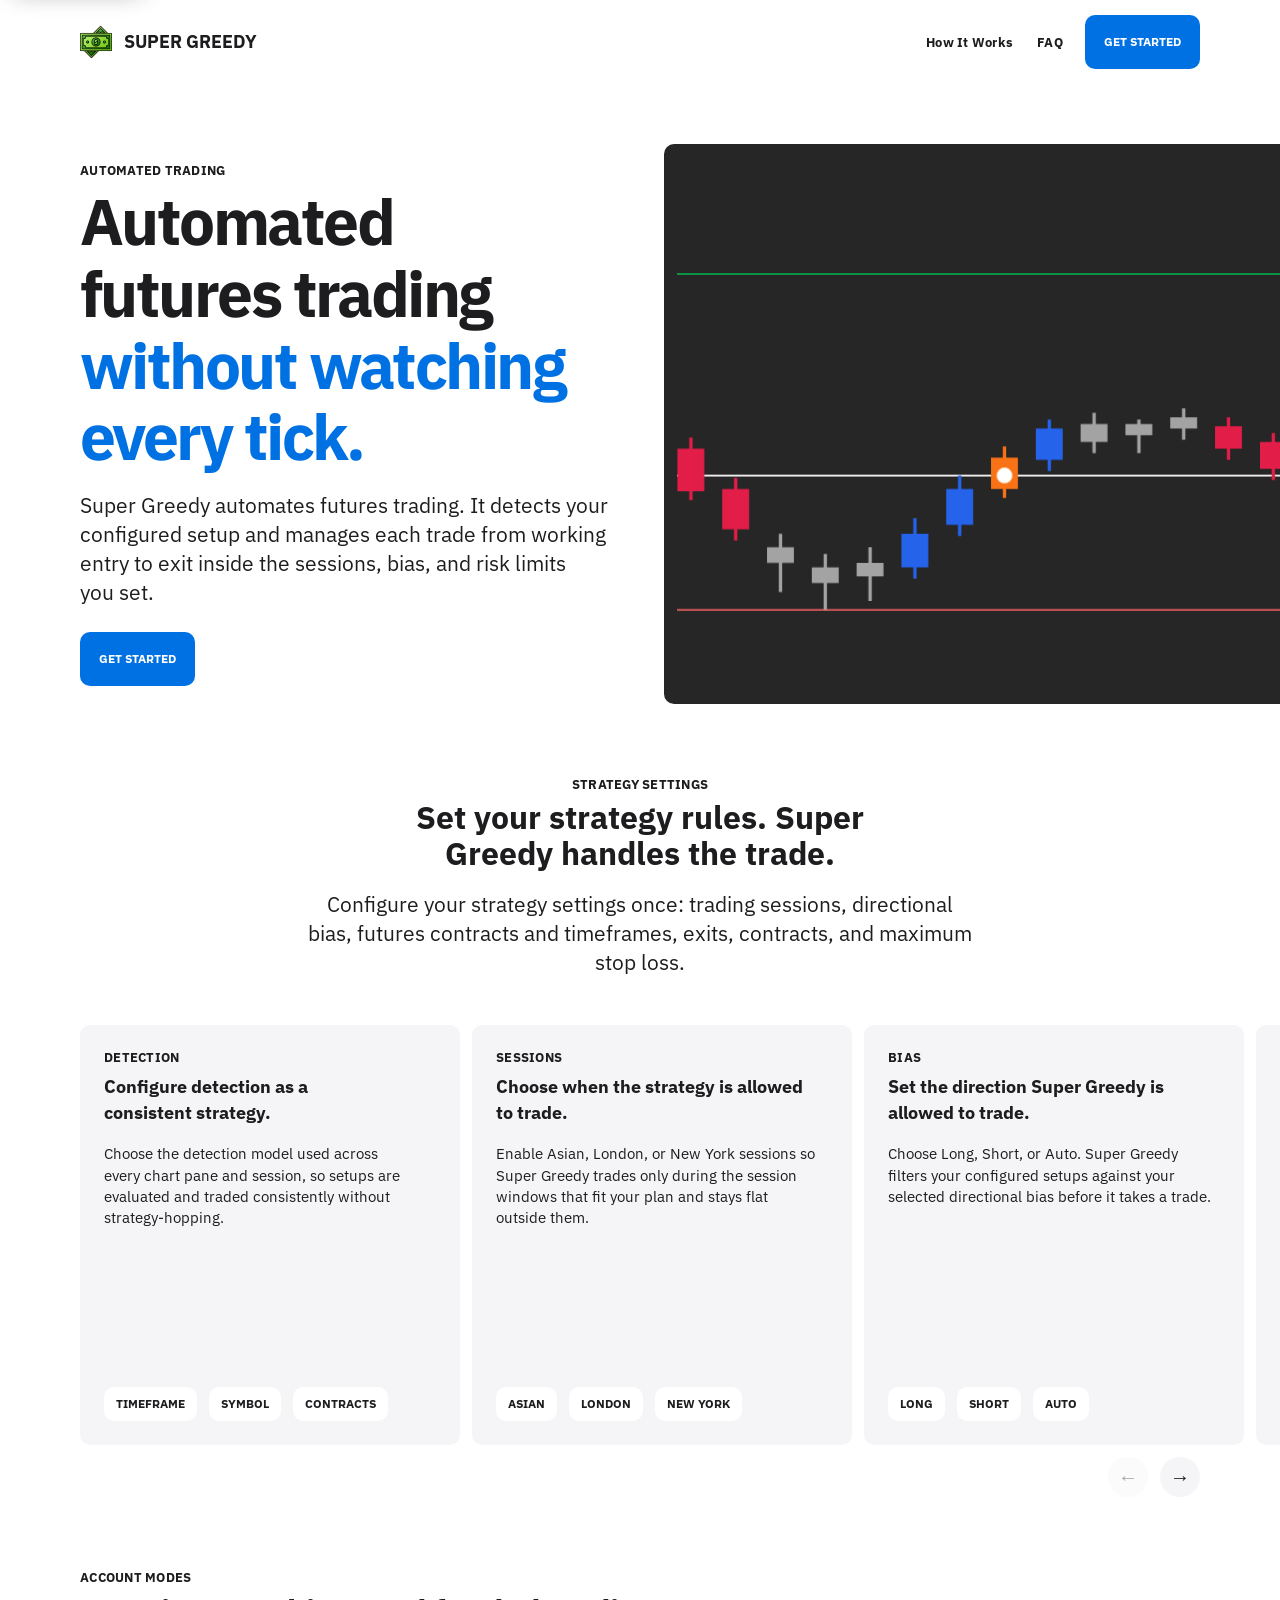
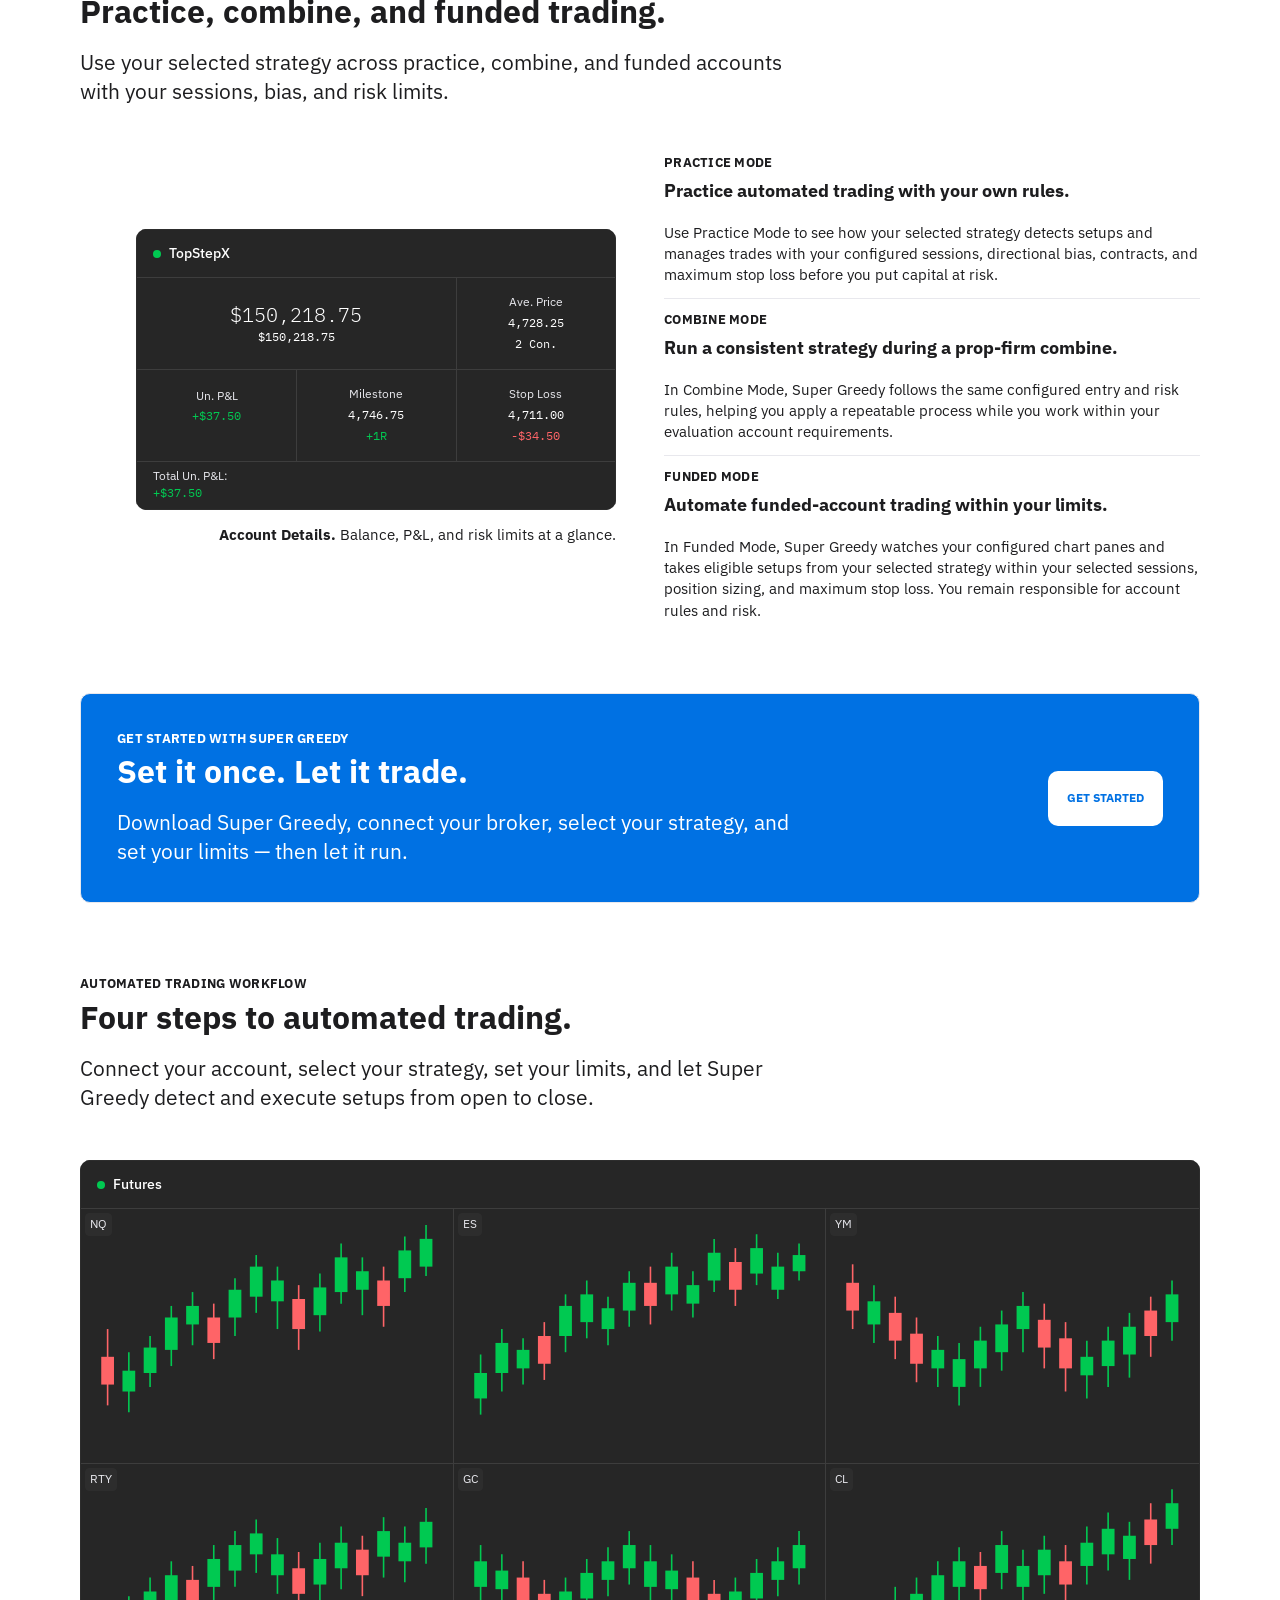
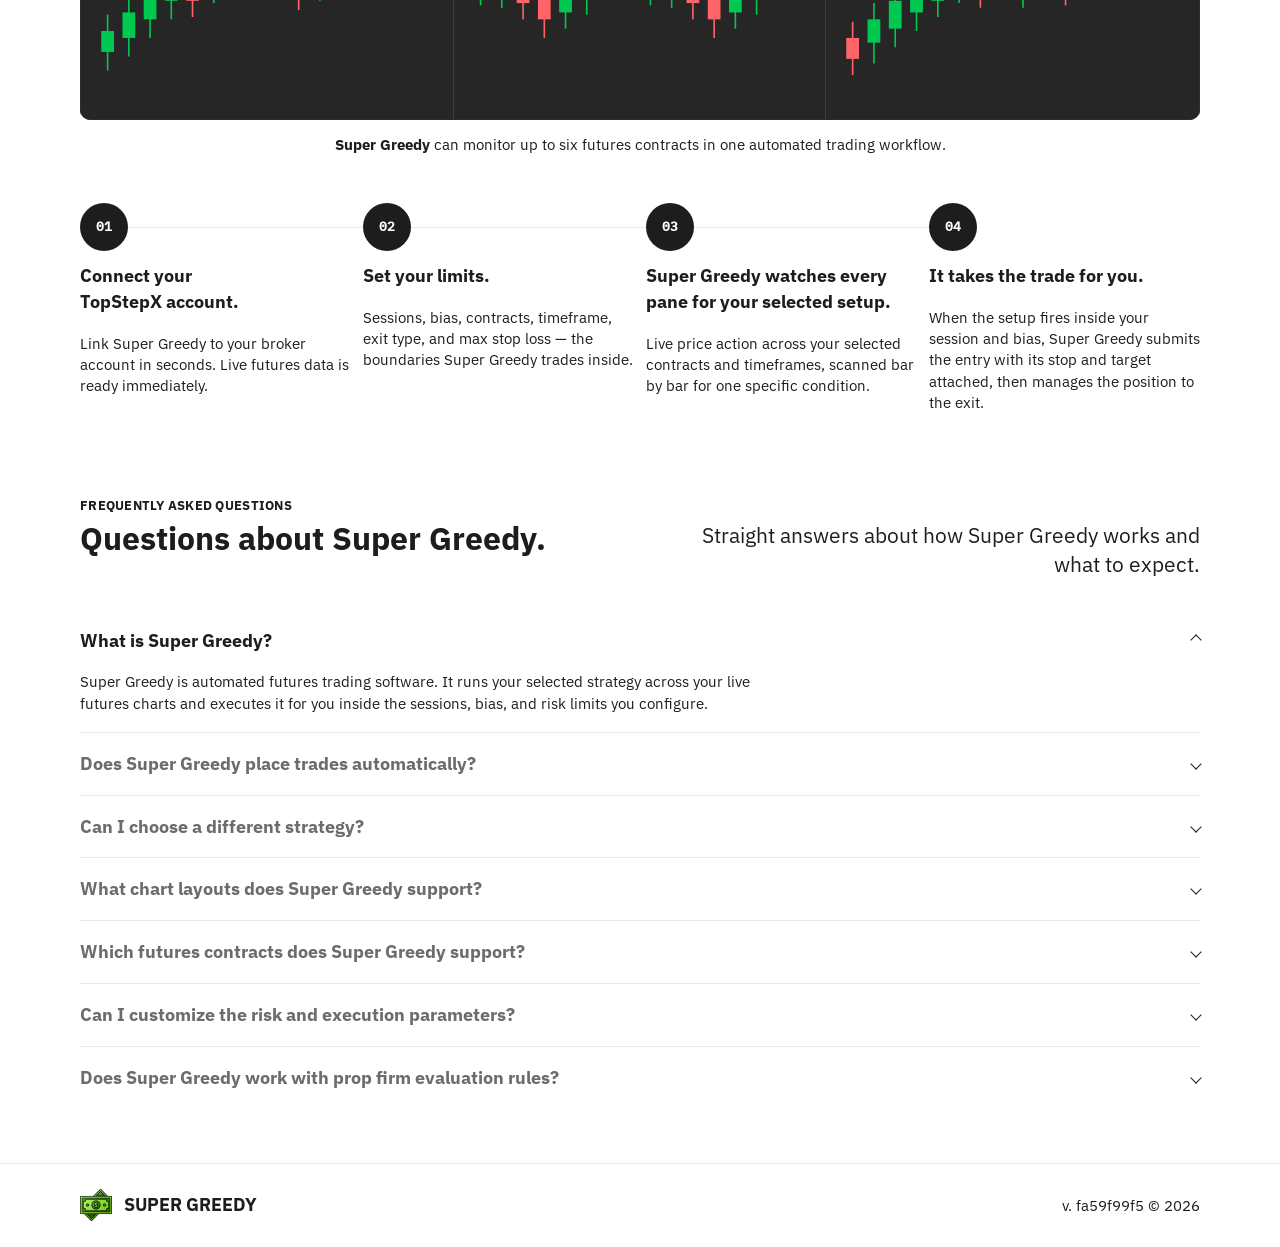
==== commit 6c91981d: "Publish website from bootstrapio/TradingBot-ProjectX@local" ====
--- a/index.html
+++ b/index.html
@@ -1 +1 @@
-<!doctype html><html lang="en"><head><meta charset="UTF-8"/><meta name="viewport" content="width=device-width,initial-scale=1"/><title>Super Greedy | Automated Trading for Futures</title><meta name="description" content="Super Greedy automates futures trading. It detects your configured setup and manages each trade inside the sessions, bias, and risk limits you set."/><meta name="author" content="Super Greedy"/><meta name="application-name" content="Super Greedy"/><meta name="robots" content="index,follow,max-image-preview:large"/><meta name="googlebot" content="index,follow,max-image-preview:large,max-snippet:-1,max-video-preview:-1"/><meta name="bingbot" content="index,follow,max-image-preview:large,max-snippet:-1,max-video-preview:-1"/><meta name="theme-color" content="rgb(29, 29, 31)"/><meta name="referrer" content="strict-origin-when-cross-origin"/><link rel="canonical" href="https://supergreedy.com/"/><link rel="alternate" type="text/plain" href="https://supergreedy.com/llms.txt" title="LLMs"/><link rel="manifest" href="/assets/site.webmanifest?v=91dbd15e8"/><link rel="icon" type="image/png" href="/assets/icons/supergreedy.png?v=91dbd15e8" sizes="512x512"/><meta property="og:type" content="website"/><meta property="og:site_name" content="Super Greedy"/><meta property="og:title" content="Super Greedy | Automated Trading for Futures"/><meta property="og:description" content="Automated futures trading. Your selected strategy, managed inside the limits you set."/><meta property="og:url" content="https://supergreedy.com/"/><meta property="og:locale" content="en_US"/><meta property="og:image" content="https://supergreedy.com/assets/images/supergreedy-trading-bot-futures-dashboard-multicontracts-1192.webp?v=91dbd15e8"/><meta property="og:image:width" content="1192"/><meta property="og:image:height" content="726"/><meta property="og:image:type" content="image/webp"/><meta property="og:image:alt" content="Super Greedy futures trading dashboard showing multiple contracts in one workspace"/><meta name="twitter:image" content="https://supergreedy.com/assets/images/supergreedy-trading-bot-futures-dashboard-multicontracts-1192.webp?v=91dbd15e8"/><meta name="twitter:image:alt" content="Super Greedy futures trading dashboard showing multiple contracts in one workspace"/><meta name="twitter:card" content="summary_large_image"/><meta name="twitter:title" content="Super Greedy | Automated Trading for Futures"/><meta name="twitter:description" content="Automated futures trading. Your selected strategy, managed inside the limits you set."/><script type="application/ld+json" id="marketing-json-ld-build">{"@context":"https://schema.org","@graph":[{"@type":"WebSite","inLanguage":"en-US","@id":"https://supergreedy.com/#website","name":"Super Greedy","url":"https://supergreedy.com/","description":"Super Greedy is automated futures trading software. Your selected strategy is detected and executed inside the limits traders set.","publisher":{"@id":"https://supergreedy.com/#organization"}},{"@type":"Organization","contactType":"customer support","availableLanguage":["en-US"],"@id":"https://supergreedy.com/#organization","name":"Super Greedy","url":"https://supergreedy.com/","description":"Super Greedy builds automated futures trading software.","email":"hello@supergreedy.com","contactPoint":[{"@type":"ContactPoint","contactType":"customer support","email":"hello@supergreedy.com","availableLanguage":["en-US"]}],"logo":{"@id":"https://supergreedy.com/#logo-image"}},{"@type":"ImageObject","@id":"https://supergreedy.com/#logo-image","name":"Super Greedy","url":"https://supergreedy.com/assets/media/logo.svg?v=91dbd15e8","contentUrl":"https://supergreedy.com/assets/media/logo.svg?v=91dbd15e8","width":512,"height":512,"caption":"Super Greedy app icon","description":"The Super Greedy brand icon."},{"@type":"ImageObject","@id":"https://supergreedy.com/#dashboardTimeframe-image","name":"Super Greedy Futures Trading Dashboard","url":"https://supergreedy.com/assets/images/supergreedy-trading-bot-futures-dashboard-multitimeframe.webp?v=91dbd15e8","contentUrl":"https://supergreedy.com/assets/images/supergreedy-trading-bot-futures-dashboard-multitimeframe.webp?v=91dbd15e8","width":1276,"height":768,"caption":"Timeframe. Multiple chart intervals, one contract.","description":"A detailed view of the TopStepX futures trading workflow on a laptop, featuring multiple candlestick charts, trading session controls, and automated trading controls."},{"@type":"ImageObject","@id":"https://supergreedy.com/#dashboardMulticontracts-image","name":"Super Greedy Futures Contracts Dashboard","url":"https://supergreedy.com/assets/images/supergreedy-trading-bot-futures-dashboard-multicontracts-1192.webp?v=91dbd15e8","contentUrl":"https://supergreedy.com/assets/images/supergreedy-trading-bot-futures-dashboard-multicontracts-1192.webp?v=91dbd15e8","width":1192,"height":726,"caption":"Futures. Multiple contracts in one workspace.","description":"A detailed view of the TopStepX futures trading workflow on a laptop, featuring multiple candlestick charts, trading session controls, and automated trading controls."},{"@type":"WebPage","@id":"https://supergreedy.com/#webpage","url":"https://supergreedy.com/","name":"Super Greedy | Automated Trading for Futures","description":"Super Greedy automates futures trading. It detects your configured setup and manages each trade inside the sessions, bias, and risk limits you set.","isPartOf":{"@id":"https://supergreedy.com/#website"},"inLanguage":"en-US","primaryImageOfPage":{"@id":"https://supergreedy.com/#dashboardMulticontracts-image"},"speakable":{"@type":"SpeakableSpecification","cssSelector":["#hero-title","#hero-description","#features-title","#features-description","#account-modes-title","#account-modes-description","#how-it-works-title","#how-it-works-description"]},"about":{"@id":"https://supergreedy.com/#software"},"mainEntity":{"@id":"https://supergreedy.com/#software"},"hasPart":[{"@id":"https://supergreedy.com/#feature-controls"},{"@id":"https://supergreedy.com/#trading-modes"},{"@id":"https://supergreedy.com/#howto"},{"@id":"https://supergreedy.com/#faq"}]},{"@type":"SoftwareApplication","@id":"https://supergreedy.com/#software","name":"Super Greedy","description":"Super Greedy is automated futures trading software. It runs your selected strategy across live futures charts and manages each trade automatically — submitting the entry with its stop loss and take profit — inside the sessions, bias, contract, timeframe, and max stop loss the trader configures.","applicationCategory":"FinanceApplication","applicationSubCategory":"Futures trading automation software","operatingSystem":"macOS, Windows","inLanguage":"en-US","keywords":"automated trading software, futures trading, strategy automation, Opening Range Breakout, ORB, ES futures, NQ futures, MES futures, MNQ futures, prop firm trading, TopStepX","url":"https://supergreedy.com/","mainEntityOfPage":{"@id":"https://supergreedy.com/#webpage"},"publisher":{"@id":"https://supergreedy.com/#organization"},"brand":{"@id":"https://supergreedy.com/#organization"},"image":"https://supergreedy.com/assets/images/supergreedy-trading-bot-futures-dashboard-multitimeframe.webp?v=91dbd15e8","screenshot":["https://supergreedy.com/assets/images/supergreedy-trading-bot-futures-dashboard-multitimeframe.webp?v=91dbd15e8","https://supergreedy.com/assets/images/supergreedy-trading-bot-futures-dashboard-multicontracts-1192.webp?v=91dbd15e8"],"audience":{"@type":"Audience","audienceType":"Futures traders; prop firm traders; swing traders"},"featureList":["Configure detection as a consistent strategy.","Choose when the strategy is allowed to trade.","Set the direction Super Greedy is allowed to trade.","Choose the futures contracts and timeframes the strategy watches.","Define exits and maximum loss before every trade."]},{"@type":"ItemList","@id":"https://supergreedy.com/#feature-controls","name":"Set your strategy rules. Super Greedy handles the trade.","description":"Configure your strategy settings once: trading sessions, directional bias, futures contracts and timeframes, exits, contracts, and maximum stop loss.","itemListElement":[{"@type":"ListItem","position":1,"description":"Choose the detection model used across every chart pane and session, so setups are evaluated and traded consistently without strategy-hopping.","name":"Configure detection as a consistent strategy."},{"@type":"ListItem","position":2,"description":"Enable Asian, London, or New York sessions so Super Greedy trades only during the session windows that fit your plan and stays flat outside them.","name":"Choose when the strategy is allowed to trade."},{"@type":"ListItem","position":3,"description":"Choose Long, Short, or Auto. Super Greedy filters your configured setups against your selected directional bias before it takes a trade.","name":"Set the direction Super Greedy is allowed to trade."},{"@type":"ListItem","position":4,"description":"Configure futures contracts and timeframes you follow. Each selected chart pane stays synced to live futures data and can trade.","name":"Choose the futures contracts and timeframes the strategy watches."},{"@type":"ListItem","position":5,"description":"Set exit type, contracts, timeframe, and maximum stop loss in advance. Super Greedy submits the protective bracket with the order instead of adding it afterward.","name":"Define exits and maximum loss before every trade."}]},{"@type":"ItemList","@id":"https://supergreedy.com/#trading-modes","name":"Practice, combine, and funded trading.","description":"Use your selected strategy across practice, combine, and funded accounts with your sessions, bias, and risk limits.","itemListElement":[{"@type":"ListItem","position":1,"name":"Practice automated trading with your own rules.","description":"Use Practice Mode to see how your selected strategy detects setups and manages trades with your configured sessions, directional bias, contracts, and maximum stop loss before you put capital at risk."},{"@type":"ListItem","position":2,"name":"Run a consistent strategy during a prop-firm combine.","description":"In Combine Mode, Super Greedy follows the same configured entry and risk rules, helping you apply a repeatable process while you work within your evaluation account requirements."},{"@type":"ListItem","position":3,"name":"Automate funded-account trading within your limits.","description":"In Funded Mode, Super Greedy watches your configured chart panes and takes eligible setups from your selected strategy within your selected sessions, position sizing, and maximum stop loss. You remain responsible for account rules and risk."}]},{"@type":"HowTo","@id":"https://supergreedy.com/#howto","name":"Four steps to automated trading.","description":"Connect your account, select your strategy, set your limits, and let Super Greedy detect and execute setups from open to close.","step":[{"@type":"HowToStep","position":1,"name":"Connect your TopStepX account.","text":"Link Super Greedy to your broker account in seconds. Live futures data is ready immediately."},{"@type":"HowToStep","position":2,"name":"Set your limits.","text":"Sessions, bias, contracts, timeframe, exit type, and max stop loss — the boundaries Super Greedy trades inside."},{"@type":"HowToStep","position":3,"name":"Super Greedy watches every pane for your selected setup.","text":"Live price action across your selected contracts and timeframes, scanned bar by bar for one specific condition."},{"@type":"HowToStep","position":4,"name":"It takes the trade for you.","text":"When the setup fires inside your session and bias, Super Greedy submits the entry with its stop and target attached, then manages the position to the exit."}]},{"@type":"FAQPage","@id":"https://supergreedy.com/#faq","url":"https://supergreedy.com/#faq","name":"Questions about Super Greedy.","description":"Straight answers about how Super Greedy works and what to expect.","isPartOf":{"@id":"https://supergreedy.com/#webpage"},"mainEntity":[{"@type":"Question","name":"What is Super Greedy?","acceptedAnswer":{"@type":"Answer","text":"Super Greedy is automated futures trading software. It runs your selected strategy across your live futures charts and executes it for you inside the sessions, bias, and risk limits you configure."}},{"@type":"Question","name":"Does Super Greedy place trades automatically?","acceptedAnswer":{"@type":"Answer","text":"Yes. When your selected setup appears inside your configured session and bias, Super Greedy submits the entry with its stop loss and take profit attached, and manages the position through to the exit. You set the limits; it does the execution."}},{"@type":"Question","name":"Can I choose a different strategy?","acceptedAnswer":{"@type":"Answer","text":"Yes. You can select the strategy that fits your trading plan, then configure its sessions, bias, futures contracts, timeframes, and risk limits."}},{"@type":"Question","name":"What chart layouts does Super Greedy support?","acceptedAnswer":{"@type":"Answer","text":"Super Greedy supports multi-timeframe futures layouts. Each pane can use the intervals and futures symbols you configure in the Strategy card, and each pane can trade."}},{"@type":"Question","name":"Which futures contracts does Super Greedy support?","acceptedAnswer":{"@type":"Answer","text":"Super Greedy currently supports futures. Available contracts include ES, NQ, MES, and MNQ, depending on your TopStepX account."}},{"@type":"Question","name":"Can I customize the risk and execution parameters?","acceptedAnswer":{"@type":"Answer","text":"Yes — strategy, contracts, timeframe, exit type, and max stop loss. Super Greedy applies the rules you configure consistently across your selected charts and sessions."}},{"@type":"Question","name":"Does Super Greedy work with prop firm evaluation rules?","acceptedAnswer":{"@type":"Answer","text":"Yes. Super Greedy works with TopStepX practice, evaluation, and funded accounts. Position sizing and max stop loss help you stay inside prop firm evaluation requirements."}}]}]}</script><script src="/assets/media-animations.js?v=91dbd15e8"></script><link rel="preload" as="style" href="/assets/ibm-plex-fonts.css?v=91dbd15e8" onload='this.onload=null,this.rel="stylesheet"'/><noscript><link rel="stylesheet" href="/assets/ibm-plex-fonts.css?v=91dbd15e8"/></noscript><link rel="preload" as="style" href="/assets/website.css?v=91dbd15e8" onload='this.onload=null,this.rel="stylesheet"'/><noscript><link rel="stylesheet" href="/assets/website.css?v=91dbd15e8"/></noscript><script src="/assets/component-carousel.js?v=91dbd15e8" defer="defer"></script><script>!function(){var e=function(){var e=document.head;if(e&&!e.querySelector('[data-marketing-gtm-target="head"]')){var t=document.createElement("script");t.dataset.marketingGtmTarget="head",t.text="(function(w,d,s,l,i){w[l]=w[l]||[];w[l].push({'gtm.start':new Date().getTime(),event:'gtm.js'});var f=d.getElementsByTagName(s)[0],j=d.createElement(s),dl=l!='dataLayer'?'&l='+l:'';j.async=true;j.src='https://www.googletagmanager.com/gtm.js?id='+i+dl;f.parentNode.insertBefore(j,f);})(window,document,'script','dataLayer','GTM-PTG5FV86');",e.appendChild(t)}},t=function(){window.removeEventListener("pointerdown",t),window.removeEventListener("keydown",t),"function"!=typeof window.requestIdleCallback?window.setTimeout(e,0):window.requestIdleCallback(e)};window.addEventListener("pointerdown",t,{once:!0,passive:!0}),window.addEventListener("keydown",t,{once:!0,passive:!0})}()</script></head><body id="top"><noscript><iframe src="https://www.googletagmanager.com/ns.html?id=GTM-PTG5FV86" height="0" width="0" style="display:none;visibility:hidden"></iframe></noscript><a class="skipLink" href="#main-content">Skip to content</a><header><span class="marketingNavScrollSentinel" data-marketing-nav-sentinel aria-hidden="true"></span><nav class="marketingNav" aria-label="Primary site navigation"><div class="marketingNavInner"><a class="marketingBrandRow" href="/" aria-label="Super Greedy home"><img class="marketingIcon" src="/assets/media/logo.svg?v=91dbd15e8" alt="" aria-hidden="true" width="32" height="32"/> <span class="brand marketingBrand">Super Greedy</span></a><div class="marketingNavRight"><ul class="marketingNavLinks" aria-label="Explore Super Greedy"><li><a class="marketingNavLink" href="/#how-it-works">How It Works</a></li><li><a class="marketingNavLink" href="/#faq">FAQ</a></li></ul><div class="marketingNavActions"><a class="primaryAction" href="/#download-cta" aria-label="Get started with Super Greedy"><span>Get Started</span></a></div></div></div></nav></header><script src="/assets/navigation.js?v=91dbd15e8" defer="defer"></script><main id="main-content" class="marketingShell"><section class="marketingSection" id="hero" data-layout="half" aria-labelledby="hero-title" aria-describedby="hero-description"><div class="sectionLayout layout--half"><div class="sectionContent" data-section-slot="content"><header class="sectionIntro header-hero" data-section-slot="header"><span class="fieldLabel">Automated Trading</span><h1 id="hero-title" class="typography-title">Automated futures trading <strong>without watching every tick.</strong></h1><p id="hero-description" class="typography-lead">Super Greedy automates futures trading. It detects your configured setup and manages each trade from working entry to exit inside the sessions, bias, and risk limits you set.</p><div class="sectionActions sectionHeaderActions" data-section-element="button"><a class="primaryAction" href="/#download-cta" aria-label="Get started with Super Greedy"><span>Get Started</span></a></div></header></div><figure class="marketingShowcase sectionMedia sectionMedia--bleed" data-section-slot="media"><div class="marketingShowcaseFrame"><svg viewBox="0 0 500 250" xmlns="http://www.w3.org/2000/svg" class="chartIllustrationSvg" role="img" aria-label="Trend detection chart showing entry, take-profit, and stop-loss levels." focusable="false"><rect class="chartIllustrationBackground" width="500" height="250"/><g class="chartLevel" style="--d:1.02s"><g class="chartIllustrationLineReveal"><line class="chartIllustrationTakeProfitLine chartIllustrationLine" x1="6" y1="58" x2="438" y2="58" stroke-width="0.75"/><line class="chartIllustrationEntryLine chartIllustrationLine" x1="6" y1="148" x2="438" y2="148" stroke-width="0.75"/><line class="chartIllustrationStopLossLine chartIllustrationLine" x1="6" y1="208" x2="438" y2="208" stroke-width="0.75"/></g><g class="chartIllustrationLineBadge"><rect class="chartIllustrationTakeProfitPlate" x="440" y="51" width="52" height="14" rx="3" opacity="0.9"/><text class="chartIllustrationTakeProfitText" x="490" y="61" text-anchor="end">TAKE PROFIT</text></g><g class="chartIllustrationLineBadge"><rect class="chartIllustrationEntryPlate" x="440" y="141" width="52" height="14" rx="3" opacity="0.9"/><text class="chartIllustrationEntryText" x="490" y="151" text-anchor="end">ENTRY</text></g><g class="chartIllustrationLineBadge"><rect class="chartIllustrationStopLossPlate" x="440" y="201" width="52" height="14" rx="3" opacity="0.9"/><text class="chartIllustrationStopLossText" x="490" y="211" text-anchor="end">STOP LOSS</text></g></g><g class="chartBar chartBar--down" style="--d:0s"><line x1="12" y1="131" x2="12" y2="159" stroke-width="1.5"/><rect x="6" y="136" width="12" height="19"/></g><g class="chartBar chartBar--down" style="--d:0.12s"><line x1="32" y1="149" x2="32" y2="177" stroke-width="1.5"/><rect x="26" y="154" width="12" height="18"/></g><g class="chartBar chartBar--neutral" style="--d:0.24s"><line x1="52" y1="174" x2="52" y2="200" stroke-width="1.5"/><rect x="46" y="180" width="12" height="7"/></g><g class="chartBar chartBar--neutral" style="--d:0.36s"><line x1="72" y1="183" x2="72" y2="208" stroke-width="1.5"/><rect x="66" y="189" width="12" height="7"/></g><g class="chartBar chartBar--neutral" style="--d:0.48s"><line x1="92" y1="180" x2="92" y2="204" stroke-width="1.5"/><rect x="86" y="187" width="12" height="6"/></g><g class="chartBar chartBar--long" style="--d:0.60s"><line x1="112" y1="167" x2="112" y2="194" stroke-width="1.5"/><rect x="106" y="174" width="12" height="15"/></g><g class="chartBar chartBar--long" style="--d:0.72s"><line x1="132" y1="148" x2="132" y2="175" stroke-width="1.5"/><rect x="126" y="154" width="12" height="16"/></g><g class="chartBar chartBar--open" style="--d:0.84s"><line x1="152" y1="135" x2="152" y2="158" stroke-width="1.5"/><rect x="146" y="140" width="12" height="14"/></g><g class="chartBar chartBar--long" style="--d:0.96s"><line x1="172" y1="123" x2="172" y2="146" stroke-width="1.5"/><rect x="166" y="127" width="12" height="14"/></g><g class="chartBar chartBar--neutral" style="--d:1.08s"><line x1="192" y1="120" x2="192" y2="138" stroke-width="1.5"/><rect x="186" y="125" width="12" height="8"/></g><g class="chartBar chartBar--neutral" style="--d:1.20s"><line x1="212" y1="123" x2="212" y2="138" stroke-width="1.5"/><rect x="206" y="125" width="12" height="5"/></g><g class="chartBar chartBar--neutral" style="--d:1.32s"><line x1="232" y1="118" x2="232" y2="132" stroke-width="1.5"/><rect x="226" y="122" width="12" height="5"/></g><g class="chartBar chartBar--down" style="--d:1.44s"><line x1="252" y1="122" x2="252" y2="141" stroke-width="1.5"/><rect x="246" y="126" width="12" height="10"/></g><g class="chartBar chartBar--down" style="--d:1.56s"><line x1="272" y1="129" x2="272" y2="150" stroke-width="1.5"/><rect x="266" y="133" width="12" height="12"/></g><g class="chartBar chartBar--down" style="--d:1.68s"><line x1="292" y1="134" x2="292" y2="151" stroke-width="1.5"/><rect x="286" y="138" width="12" height="5"/></g><g class="chartBar chartBar--down" style="--d:1.80s"><line x1="312" y1="133" x2="312" y2="153" stroke-width="1.5"/><rect x="306" y="139" width="12" height="8"/></g><g class="chartBar chartBar--long" style="--d:1.92s"><line x1="332" y1="129" x2="332" y2="150" stroke-width="1.5"/><rect x="326" y="133" width="12" height="13"/></g><g class="chartBar chartBar--long" style="--d:2.04s"><line x1="352" y1="115" x2="352" y2="138" stroke-width="1.5"/><rect x="346" y="119" width="12" height="15"/></g><g class="chartBar chartBar--long" style="--d:2.16s"><line x1="372" y1="101" x2="372" y2="124" stroke-width="1.5"/><rect x="366" y="105" width="12" height="14"/></g><g class="chartBar chartBar--long" style="--d:2.28s"><line x1="392" y1="88" x2="392" y2="112" stroke-width="1.5"/><rect x="386" y="92" width="12" height="14"/></g><g class="chartBar chartPostEntryTargetBar" style="--d:2.40s"><line x1="412" y1="58" x2="412" y2="89" stroke-width="1.5"/><rect x="406" y="66" width="12" height="19"/></g><g class="chartBar chartBar--long" style="--d:2.52s"><line x1="432" y1="47" x2="432" y2="73" stroke-width="1.5"/><rect x="426" y="52" width="12" height="17"/></g><circle class="chartDotRing chartIllustrationEntryDot" cx="152" cy="148" r="3.5" fill="none" stroke-width="1.5" vector-effect="non-scaling-stroke" style="--d:1.14s"/><circle class="chartDot chartIllustrationEntryDot" cx="152" cy="148" r="3.5" style="--d:1.14s"/><circle class="chartDotRing chartIllustrationTakeProfitDot" cx="412" cy="58" r="3.5" fill="none" stroke-width="1.5" vector-effect="non-scaling-stroke" style="--d:2.72s"/><circle class="chartDot chartIllustrationTakeProfitDot" cx="412" cy="58" r="3.5" style="--d:2.72s"/></svg></div></figure></div></section><section class="marketingSection" id="features" data-layout="full" aria-labelledby="features-title" aria-describedby="features-description"><div class="sectionLayout layout--full"><div class="sectionContent" data-section-slot="content"><header class="sectionIntro header-center" data-section-slot="header"><span class="fieldLabel">Strategy Settings</span><h2 id="features-title" class="typography-title">Set your strategy rules. Super Greedy handles the trade.</h2><p id="features-description" class="typography-lead">Configure your strategy settings once: trading sessions, directional bias, futures contracts and timeframes, exits, contracts, and maximum stop loss.</p></header><div class="imageWorkflowCarousel" data-carousel role="region" aria-roledescription="carousel" aria-label="Set your strategy rules. Super Greedy handles the trade."><ul id="features-carousel" class="imageWorkflowGrid" aria-labelledby="features-title"><li class="featureCard" aria-labelledby="feature-detection-title" aria-describedby="feature-detection-paragraph"><span class="fieldLabel">Detection</span><h3 id="feature-detection-title" class="typography-title">Configure detection as a consistent strategy.</h3><p id="feature-detection-paragraph" class="typography-paragraph">Choose the detection model used across every chart pane and session, so setups are evaluated and traded consistently without strategy-hopping.</p><ul class="marketingBadgeRow" data-section-element="badge" aria-label="Detection strategy settings"><li><span class="marketingBadge">Timeframe</span></li><li><span class="marketingBadge">Symbol</span></li><li><span class="marketingBadge">Contracts</span></li></ul></li><li class="featureCard" aria-labelledby="feature-sessions-title" aria-describedby="feature-sessions-paragraph"><span class="fieldLabel">Sessions</span><h3 id="feature-sessions-title" class="typography-title">Choose when the strategy is allowed to trade.</h3><p id="feature-sessions-paragraph" class="typography-paragraph">Enable Asian, London, or New York sessions so Super Greedy trades only during the session windows that fit your plan and stays flat outside them.</p><ul class="marketingBadgeRow" data-section-element="badge" aria-label="Selected trading sessions"><li><span class="marketingBadge">Asian</span></li><li><span class="marketingBadge">London</span></li><li><span class="marketingBadge">New York</span></li></ul></li><li class="featureCard" aria-labelledby="feature-bias-title" aria-describedby="feature-bias-paragraph"><span class="fieldLabel">Bias</span><h3 id="feature-bias-title" class="typography-title">Set the direction Super Greedy is allowed to trade.</h3><p id="feature-bias-paragraph" class="typography-paragraph">Choose Long, Short, or Auto. Super Greedy filters your configured setups against your selected directional bias before it takes a trade.</p><ul class="marketingBadgeRow" data-section-element="badge" aria-label="Available directional bias settings"><li><span class="marketingBadge">Long</span></li><li><span class="marketingBadge">Short</span></li><li><span class="marketingBadge">Auto</span></li></ul></li><li class="featureCard" aria-labelledby="feature-charts-title" aria-describedby="feature-charts-paragraph"><span class="fieldLabel">Futures</span><h3 id="feature-charts-title" class="typography-title">Choose the futures contracts and timeframes the strategy watches.</h3><p id="feature-charts-paragraph" class="typography-paragraph">Configure futures contracts and timeframes you follow. Each selected chart pane stays synced to live futures data and can trade.</p><ul class="marketingBadgeRow" data-section-element="badge" aria-label="Futures trading settings"><li><span class="marketingBadge">Futures</span></li></ul></li><li class="featureCard" aria-labelledby="feature-risk-title" aria-describedby="feature-risk-paragraph"><span class="fieldLabel">Risk</span><h3 id="feature-risk-title" class="typography-title">Define exits and maximum loss before every trade.</h3><p id="feature-risk-paragraph" class="typography-paragraph">Set exit type, contracts, timeframe, and maximum stop loss in advance. Super Greedy submits the protective bracket with the order instead of adding it afterward.</p><ul class="marketingBadgeRow" data-section-element="badge" aria-label="Risk and execution settings"><li><span class="marketingBadge">Daily P&amp;L</span></li><li><span class="marketingBadge">Max Stop Loss</span></li></ul></li></ul><div class="imageWorkflowControls" role="group" aria-label="Carousel controls"><button class="imageWorkflowControl" type="button" data-carousel-action="previous" aria-controls="features-carousel" aria-label="Previous card">←</button> <button class="imageWorkflowControl" type="button" data-carousel-action="next" aria-controls="features-carousel" aria-label="Next card">→</button></div></div></div></div></section><section class="marketingSection" id="account-modes" data-layout="half" aria-labelledby="account-modes-title" aria-describedby="account-modes-description"><div class="sectionLayout layout--half layout--reversed sectionLayout--header-full"><div class="sectionContent" data-section-slot="content"><header class="sectionIntro header-left" data-section-slot="header"><span class="fieldLabel">Account Modes</span><h2 id="account-modes-title" class="typography-title">Practice, combine, and funded trading.</h2><p id="account-modes-description" class="typography-lead">Use your selected strategy across practice, combine, and funded accounts with your sessions, bias, and risk limits.</p></header><div class="sectionContentBody"><div class="listExample"><ul class="marketingList marketingList--vertical" aria-labelledby="account-modes-title"><li class="marketingListItem" aria-labelledby="use-case-practice-title" aria-describedby="use-case-practice-paragraph"><div class="itemContent"><span class="fieldLabel">Practice Mode</span><h3 id="use-case-practice-title" class="typography-title">Practice automated trading with your own rules.</h3><p id="use-case-practice-paragraph" class="typography-paragraph">Use Practice Mode to see how your selected strategy detects setups and manages trades with your configured sessions, directional bias, contracts, and maximum stop loss before you put capital at risk.</p></div></li><li class="marketingListItem" aria-labelledby="use-case-combine-title" aria-describedby="use-case-combine-paragraph"><div class="itemContent"><span class="fieldLabel">Combine Mode</span><h3 id="use-case-combine-title" class="typography-title">Run a consistent strategy during a prop-firm combine.</h3><p id="use-case-combine-paragraph" class="typography-paragraph">In Combine Mode, Super Greedy follows the same configured entry and risk rules, helping you apply a repeatable process while you work within your evaluation account requirements.</p></div></li><li class="marketingListItem" aria-labelledby="use-case-funded-title" aria-describedby="use-case-funded-paragraph"><div class="itemContent"><span class="fieldLabel">Funded Mode</span><h3 id="use-case-funded-title" class="typography-title">Automate funded-account trading within your limits.</h3><p id="use-case-funded-paragraph" class="typography-paragraph">In Funded Mode, Super Greedy watches your configured chart panes and takes eligible setups from your selected strategy within your selected sessions, position sizing, and maximum stop loss. You remain responsible for account rules and risk.</p></div></li></ul></div></div></div><figure class="marketingShowcase sectionMedia" data-section-slot="media"><div class="marketingShowcaseFrame"><div class="platformPreviewCard flex flex-col overflow-hidden" role="img" aria-label="Illustrative TopStepX Platform card showing animated sample daily account balance, unrealized profit and loss, average price, milestone, stop loss, and total unrealized profit and loss."><div class="platformPreviewHeader platformPreviewDivider flex h-12 min-h-0 shrink-0 flex-row items-center overflow-hidden border-b px-4"><div class="platformPreviewBrand flex items-center gap-2"><span class="platformPreviewStatePositive h-2 w-2 shrink-0 rounded-full" aria-hidden="true"></span><span>TopStepX</span></div></div><div class="platformPreviewGrid grid min-h-0 w-full flex-1 grid-cols-3 grid-rows-2 gap-0" aria-hidden="true"><div class="col-span-2 flex h-full min-h-0 flex-col items-center justify-center gap-1 p-4 text-center"><span class="gbMktValueTicker platformPreviewBalance font-mono"><span>$150,218.75</span><span>$150,236.25</span><span>$150,204.50</span><span>$150,218.75</span></span><span class="platformPreviewSecondaryValue font-mono">$150,218.75</span></div><div class="platformPreviewDivider flex h-full min-h-0 flex-col items-center justify-center gap-1 border-l p-4 text-center"><span class="platformPreviewMuted">Ave. Price</span><span class="font-mono">4,728.25</span><span class="font-mono">2 Con.</span></div><div class="platformPreviewDivider flex h-full min-h-0 flex-col items-center justify-center gap-1 border-t p-4 text-center"><span class="platformPreviewMuted">Un. P&amp;L</span><span class="platformPreviewStatePositive gbMktValueTicker font-mono"><span>+$37.50</span><span>+$55.00</span><span>+$23.25</span><span>+$37.50</span></span><span class="font-mono">&nbsp;</span></div><div class="platformPreviewDivider flex h-full min-h-0 flex-col items-center justify-center gap-1 border-l border-t p-4 text-center"><span class="platformPreviewMuted">Milestone</span><span class="font-mono">4,746.75</span><span class="platformPreviewStatePositive font-mono">+1R</span></div><div class="platformPreviewDivider flex h-full min-h-0 flex-col items-center justify-center gap-1 border-l border-t p-4 text-center"><span class="platformPreviewMuted">Stop Loss</span><span class="font-mono">4,711.00</span><span class="platformPreviewStateNegative font-mono">-$34.50</span></div></div><div class="platformPreviewFooter platformPreviewDivider flex h-12 min-h-0 shrink-0 items-center overflow-hidden border-t px-4"><div class="platformPreviewFooterMetric flex h-full min-h-0 flex-col justify-center"><span class="platformPreviewMuted">Total Un. P&amp;L:</span><span class="platformPreviewStatePositive font-mono">+$37.50</span></div></div></div></div><figcaption class="figureCaption"><strong>Account Details.</strong> Balance, P&amp;L, and risk limits at a glance.</figcaption></figure></div></section><section class="marketingSection" id="download-cta" data-layout="full" aria-labelledby="download-cta-title" aria-describedby="download-cta-description"><div class="sectionLayout layout--full"><div class="sectionContent" data-section-slot="content"><article class="ctaPanel"><header class="sectionIntro header-left" data-section-slot="header"><span class="fieldLabel">Get Started with Super Greedy</span><h2 id="download-cta-title" class="typography-title">Set it once. Let it trade.</h2><p id="download-cta-description" class="typography-lead">Download Super Greedy, connect your broker, select your strategy, and set your limits — then let it run.</p></header><div class="sectionActions ctaPanelActions" data-section-element="button"><a class="primaryAction" href="/#download-cta" aria-label="Get started with Super Greedy"><span>Get Started</span></a></div></article></div></div></section><section class="marketingSection" id="how-it-works" data-layout="full" aria-labelledby="how-it-works-title" aria-describedby="how-it-works-description"><div class="sectionLayout layout--full sectionLayout--header-full"><div class="sectionContent" data-section-slot="content"><header class="sectionIntro header-left" data-section-slot="header"><span class="fieldLabel">Automated Trading Workflow</span><h2 id="how-it-works-title" class="typography-title">Four steps to automated trading.</h2><p id="how-it-works-description" class="typography-lead">Connect your account, select your strategy, set your limits, and let Super Greedy detect and execute setups from open to close.</p></header><div class="sectionContentBody"><ol class="marketingList marketingList--horizontal marketingList--stepper" aria-labelledby="how-it-works-title"><li class="marketingListItem marketingListItem--stepper" aria-labelledby="workflow-step-1-title" aria-describedby="workflow-step-1-paragraph"><div class="listStepMarker" aria-hidden="true"><span class="listStepDot">01</span></div><div class="itemContent"><h3 id="workflow-step-1-title" class="typography-title">Connect your TopStepX account.</h3><p id="workflow-step-1-paragraph" class="typography-paragraph">Link Super Greedy to your broker account in seconds. Live futures data is ready immediately.</p></div></li><li class="marketingListItem marketingListItem--stepper" aria-labelledby="workflow-step-2-title" aria-describedby="workflow-step-2-paragraph"><div class="listStepMarker" aria-hidden="true"><span class="listStepDot">02</span></div><div class="itemContent"><h3 id="workflow-step-2-title" class="typography-title">Set your limits.</h3><p id="workflow-step-2-paragraph" class="typography-paragraph">Sessions, bias, contracts, timeframe, exit type, and max stop loss — the boundaries Super Greedy trades inside.</p></div></li><li class="marketingListItem marketingListItem--stepper" aria-labelledby="workflow-step-3-title" aria-describedby="workflow-step-3-paragraph"><div class="listStepMarker" aria-hidden="true"><span class="listStepDot">03</span></div><div class="itemContent"><h3 id="workflow-step-3-title" class="typography-title">Super Greedy watches every pane for your selected setup.</h3><p id="workflow-step-3-paragraph" class="typography-paragraph">Live price action across your selected contracts and timeframes, scanned bar by bar for one specific condition.</p></div></li><li class="marketingListItem marketingListItem--stepper" aria-labelledby="workflow-step-4-title" aria-describedby="workflow-step-4-paragraph"><div class="listStepMarker" aria-hidden="true"><span class="listStepDot">04</span></div><div class="itemContent"><h3 id="workflow-step-4-title" class="typography-title">It takes the trade for you.</h3><p id="workflow-step-4-paragraph" class="typography-paragraph">When the setup fires inside your session and bias, Super Greedy submits the entry with its stop and target attached, then manages the position to the exit.</p></div></li></ol></div></div><figure class="marketingShowcase sectionMedia" data-section-slot="media"><div class="marketingShowcaseFrame"><div class="chartPreviewCard" role="img" aria-label="Illustrative Super Greedy Chart Card showing up to six futures contracts monitored in one automated trading workflow."><div class="chartPreviewHeader flex items-center overflow-hidden border-b"><div class="chartPreviewBrand flex min-w-0 items-center"><span class="chartPreviewStatePositive rounded-full" aria-hidden="true"></span> <span>Futures</span></div></div><div class="chartPreviewGrid" aria-hidden="true"><div class="chartPreviewPane"><span class="chartPreviewBadge">NQ</span> <svg class="chartPreviewPlot" viewBox="0 0 320 96" preserveAspectRatio="none" focusable="false"><g class="chartBar chartBar--down"><line x1="10" y1="45" x2="10" y2="78" stroke-width="1.5"/><rect x="4" y="57" width="12" height="12"/></g><g class="chartBar chartBar--neutral"><line x1="30" y1="55" x2="30" y2="81" stroke-width="1.5"/><rect x="24" y="63" width="12" height="9"/></g><g class="chartBar chartBar--long"><line x1="50" y1="48" x2="50" y2="70" stroke-width="1.5"/><rect x="44" y="53" width="12" height="11"/></g><g class="chartBar chartBar--long"><line x1="70" y1="35" x2="70" y2="61" stroke-width="1.5"/><rect x="64" y="40" width="12" height="14"/></g><g class="chartBar chartBar--neutral"><line x1="90" y1="29" x2="90" y2="52" stroke-width="1.5"/><rect x="84" y="35" width="12" height="8"/></g><g class="chartBar chartBar--down"><line x1="110" y1="34" x2="110" y2="58" stroke-width="1.5"/><rect x="104" y="40" width="12" height="11"/></g><g class="chartBar chartBar--long"><line x1="130" y1="23" x2="130" y2="48" stroke-width="1.5"/><rect x="124" y="28" width="12" height="12"/></g><g class="chartBar chartBar--long"><line x1="150" y1="13" x2="150" y2="38" stroke-width="1.5"/><rect x="144" y="18" width="12" height="13"/></g><g class="chartBar chartBar--neutral"><line x1="170" y1="18" x2="170" y2="45" stroke-width="1.5"/><rect x="164" y="24" width="12" height="9"/></g><g class="chartBar chartBar--down"><line x1="190" y1="26" x2="190" y2="54" stroke-width="1.5"/><rect x="184" y="32" width="12" height="13"/></g><g class="chartBar chartBar--long"><line x1="210" y1="21" x2="210" y2="46" stroke-width="1.5"/><rect x="204" y="27" width="12" height="12"/></g><g class="chartBar chartBar--long"><line x1="230" y1="8" x2="230" y2="34" stroke-width="1.5"/><rect x="224" y="14" width="12" height="15"/></g><g class="chartBar chartBar--neutral"><line x1="250" y1="14" x2="250" y2="39" stroke-width="1.5"/><rect x="244" y="20" width="12" height="8"/></g><g class="chartBar chartBar--down"><line x1="270" y1="18" x2="270" y2="44" stroke-width="1.5"/><rect x="264" y="24" width="12" height="11"/></g><g class="chartBar chartBar--long"><line x1="290" y1="5" x2="290" y2="29" stroke-width="1.5"/><rect x="284" y="11" width="12" height="12"/></g><g class="chartBar chartBar--long"><line x1="310" y1="0" x2="310" y2="22" stroke-width="1.5"/><rect x="304" y="6" width="12" height="12"/></g></svg></div><div class="chartPreviewPane"><span class="chartPreviewBadge">ES</span> <svg class="chartPreviewPlot" viewBox="0 0 320 96" preserveAspectRatio="none" focusable="false"><g class="chartBar chartBar--long"><line x1="10" y1="56" x2="10" y2="82" stroke-width="1.5"/><rect x="4" y="64" width="12" height="11"/></g><g class="chartBar chartBar--long"><line x1="30" y1="45" x2="30" y2="72" stroke-width="1.5"/><rect x="24" y="51" width="12" height="13"/></g><g class="chartBar chartBar--neutral"><line x1="50" y1="49" x2="50" y2="69" stroke-width="1.5"/><rect x="44" y="54" width="12" height="8"/></g><g class="chartBar chartBar--down"><line x1="70" y1="42" x2="70" y2="67" stroke-width="1.5"/><rect x="64" y="48" width="12" height="12"/></g><g class="chartBar chartBar--long"><line x1="90" y1="30" x2="90" y2="55" stroke-width="1.5"/><rect x="84" y="35" width="12" height="13"/></g><g class="chartBar chartBar--long"><line x1="110" y1="24" x2="110" y2="49" stroke-width="1.5"/><rect x="104" y="30" width="12" height="12"/></g><g class="chartBar chartBar--neutral"><line x1="130" y1="31" x2="130" y2="52" stroke-width="1.5"/><rect x="124" y="36" width="12" height="9"/></g><g class="chartBar chartBar--long"><line x1="150" y1="20" x2="150" y2="44" stroke-width="1.5"/><rect x="144" y="25" width="12" height="12"/></g><g class="chartBar chartBar--down"><line x1="170" y1="18" x2="170" y2="43" stroke-width="1.5"/><rect x="164" y="25" width="12" height="10"/></g><g class="chartBar chartBar--long"><line x1="190" y1="12" x2="190" y2="37" stroke-width="1.5"/><rect x="184" y="18" width="12" height="12"/></g><g class="chartBar chartBar--neutral"><line x1="210" y1="20" x2="210" y2="40" stroke-width="1.5"/><rect x="204" y="26" width="12" height="8"/></g><g class="chartBar chartBar--long"><line x1="230" y1="6" x2="230" y2="29" stroke-width="1.5"/><rect x="224" y="12" width="12" height="12"/></g><g class="chartBar chartBar--down"><line x1="250" y1="10" x2="250" y2="35" stroke-width="1.5"/><rect x="244" y="16" width="12" height="12"/></g><g class="chartBar chartBar--long"><line x1="270" y1="4" x2="270" y2="26" stroke-width="1.5"/><rect x="264" y="10" width="12" height="11"/></g><g class="chartBar chartBar--long"><line x1="290" y1="12" x2="290" y2="32" stroke-width="1.5"/><rect x="284" y="18" width="12" height="10"/></g><g class="chartBar chartBar--neutral"><line x1="310" y1="8" x2="310" y2="24" stroke-width="1.5"/><rect x="304" y="13" width="12" height="7"/></g></svg></div><div class="chartPreviewPane"><span class="chartPreviewBadge">YM</span> <svg class="chartPreviewPlot" viewBox="0 0 320 96" preserveAspectRatio="none" focusable="false"><g class="chartBar chartBar--down"><line x1="10" y1="17" x2="10" y2="45" stroke-width="1.5"/><rect x="4" y="25" width="12" height="12"/></g><g class="chartBar chartBar--neutral"><line x1="30" y1="26" x2="30" y2="51" stroke-width="1.5"/><rect x="24" y="33" width="12" height="10"/></g><g class="chartBar chartBar--down"><line x1="50" y1="31" x2="50" y2="58" stroke-width="1.5"/><rect x="44" y="38" width="12" height="12"/></g><g class="chartBar chartBar--down"><line x1="70" y1="40" x2="70" y2="68" stroke-width="1.5"/><rect x="64" y="47" width="12" height="13"/></g><g class="chartBar chartBar--neutral"><line x1="90" y1="48" x2="90" y2="70" stroke-width="1.5"/><rect x="84" y="54" width="12" height="8"/></g><g class="chartBar chartBar--long"><line x1="110" y1="51" x2="110" y2="78" stroke-width="1.5"/><rect x="104" y="58" width="12" height="12"/></g><g class="chartBar chartBar--long"><line x1="130" y1="44" x2="130" y2="70" stroke-width="1.5"/><rect x="124" y="50" width="12" height="12"/></g><g class="chartBar chartBar--long"><line x1="150" y1="37" x2="150" y2="63" stroke-width="1.5"/><rect x="144" y="43" width="12" height="12"/></g><g class="chartBar chartBar--neutral"><line x1="170" y1="29" x2="170" y2="55" stroke-width="1.5"/><rect x="164" y="35" width="12" height="10"/></g><g class="chartBar chartBar--down"><line x1="190" y1="34" x2="190" y2="62" stroke-width="1.5"/><rect x="184" y="41" width="12" height="12"/></g><g class="chartBar chartBar--down"><line x1="210" y1="42" x2="210" y2="72" stroke-width="1.5"/><rect x="204" y="49" width="12" height="13"/></g><g class="chartBar chartBar--neutral"><line x1="230" y1="50" x2="230" y2="75" stroke-width="1.5"/><rect x="224" y="57" width="12" height="8"/></g><g class="chartBar chartBar--long"><line x1="250" y1="44" x2="250" y2="70" stroke-width="1.5"/><rect x="244" y="50" width="12" height="11"/></g><g class="chartBar chartBar--long"><line x1="270" y1="38" x2="270" y2="66" stroke-width="1.5"/><rect x="264" y="44" width="12" height="12"/></g><g class="chartBar chartBar--down"><line x1="290" y1="31" x2="290" y2="57" stroke-width="1.5"/><rect x="284" y="37" width="12" height="11"/></g><g class="chartBar chartBar--long"><line x1="310" y1="24" x2="310" y2="50" stroke-width="1.5"/><rect x="304" y="30" width="12" height="12"/></g></svg></div><div class="chartPreviewPane"><span class="chartPreviewBadge">RTY</span> <svg class="chartPreviewPlot" viewBox="0 0 320 96" preserveAspectRatio="none" focusable="false"><g class="chartBar chartBar--neutral"><line x1="10" y1="58" x2="10" y2="82" stroke-width="1.5"/><rect x="4" y="65" width="12" height="9"/></g><g class="chartBar chartBar--long"><line x1="30" y1="50" x2="30" y2="76" stroke-width="1.5"/><rect x="24" y="57" width="12" height="11"/></g><g class="chartBar chartBar--long"><line x1="50" y1="42" x2="50" y2="68" stroke-width="1.5"/><rect x="44" y="48" width="12" height="12"/></g><g class="chartBar chartBar--long"><line x1="70" y1="35" x2="70" y2="60" stroke-width="1.5"/><rect x="64" y="41" width="12" height="11"/></g><g class="chartBar chartBar--down"><line x1="90" y1="37" x2="90" y2="59" stroke-width="1.5"/><rect x="84" y="43" width="12" height="9"/></g><g class="chartBar chartBar--long"><line x1="110" y1="28" x2="110" y2="53" stroke-width="1.5"/><rect x="104" y="34" width="12" height="12"/></g><g class="chartBar chartBar--long"><line x1="130" y1="22" x2="130" y2="46" stroke-width="1.5"/><rect x="124" y="28" width="12" height="11"/></g><g class="chartBar chartBar--neutral"><line x1="150" y1="17" x2="150" y2="40" stroke-width="1.5"/><rect x="144" y="23" width="12" height="9"/></g><g class="chartBar chartBar--long"><line x1="170" y1="25" x2="170" y2="49" stroke-width="1.5"/><rect x="164" y="32" width="12" height="9"/></g><g class="chartBar chartBar--down"><line x1="190" y1="31" x2="190" y2="56" stroke-width="1.5"/><rect x="184" y="38" width="12" height="11"/></g><g class="chartBar chartBar--long"><line x1="210" y1="27" x2="210" y2="52" stroke-width="1.5"/><rect x="204" y="34" width="12" height="11"/></g><g class="chartBar chartBar--long"><line x1="230" y1="20" x2="230" y2="47" stroke-width="1.5"/><rect x="224" y="27" width="12" height="11"/></g><g class="chartBar chartBar--down"><line x1="250" y1="24" x2="250" y2="50" stroke-width="1.5"/><rect x="244" y="30" width="12" height="11"/></g><g class="chartBar chartBar--long"><line x1="270" y1="16" x2="270" y2="42" stroke-width="1.5"/><rect x="264" y="22" width="12" height="11"/></g><g class="chartBar chartBar--neutral"><line x1="290" y1="20" x2="290" y2="44" stroke-width="1.5"/><rect x="284" y="27" width="12" height="8"/></g><g class="chartBar chartBar--long"><line x1="310" y1="12" x2="310" y2="36" stroke-width="1.5"/><rect x="304" y="18" width="12" height="11"/></g></svg></div><div class="chartPreviewPane"><span class="chartPreviewBadge">GC</span> <svg class="chartPreviewPlot" viewBox="0 0 320 96" preserveAspectRatio="none" focusable="false"><g class="chartBar chartBar--long"><line x1="10" y1="28" x2="10" y2="54" stroke-width="1.5"/><rect x="4" y="35" width="12" height="11"/></g><g class="chartBar chartBar--neutral"><line x1="30" y1="32" x2="30" y2="55" stroke-width="1.5"/><rect x="24" y="39" width="12" height="8"/></g><g class="chartBar chartBar--down"><line x1="50" y1="35" x2="50" y2="60" stroke-width="1.5"/><rect x="44" y="42" width="12" height="11"/></g><g class="chartBar chartBar--down"><line x1="70" y1="43" x2="70" y2="68" stroke-width="1.5"/><rect x="64" y="49" width="12" height="11"/></g><g class="chartBar chartBar--long"><line x1="90" y1="42" x2="90" y2="64" stroke-width="1.5"/><rect x="84" y="48" width="12" height="9"/></g><g class="chartBar chartBar--long"><line x1="110" y1="34" x2="110" y2="58" stroke-width="1.5"/><rect x="104" y="40" width="12" height="11"/></g><g class="chartBar chartBar--neutral"><line x1="130" y1="29" x2="130" y2="50" stroke-width="1.5"/><rect x="124" y="35" width="12" height="8"/></g><g class="chartBar chartBar--long"><line x1="150" y1="22" x2="150" y2="45" stroke-width="1.5"/><rect x="144" y="28" width="12" height="10"/></g><g class="chartBar chartBar--long"><line x1="170" y1="28" x2="170" y2="54" stroke-width="1.5"/><rect x="164" y="35" width="12" height="11"/></g><g class="chartBar chartBar--neutral"><line x1="190" y1="32" x2="190" y2="55" stroke-width="1.5"/><rect x="184" y="39" width="12" height="8"/></g><g class="chartBar chartBar--down"><line x1="210" y1="35" x2="210" y2="60" stroke-width="1.5"/><rect x="204" y="42" width="12" height="11"/></g><g class="chartBar chartBar--down"><line x1="230" y1="43" x2="230" y2="68" stroke-width="1.5"/><rect x="224" y="49" width="12" height="11"/></g><g class="chartBar chartBar--long"><line x1="250" y1="42" x2="250" y2="64" stroke-width="1.5"/><rect x="244" y="48" width="12" height="9"/></g><g class="chartBar chartBar--long"><line x1="270" y1="34" x2="270" y2="58" stroke-width="1.5"/><rect x="264" y="40" width="12" height="11"/></g><g class="chartBar chartBar--neutral"><line x1="290" y1="29" x2="290" y2="50" stroke-width="1.5"/><rect x="284" y="35" width="12" height="8"/></g><g class="chartBar chartBar--long"><line x1="310" y1="22" x2="310" y2="45" stroke-width="1.5"/><rect x="304" y="28" width="12" height="10"/></g></svg></div><div class="chartPreviewPane"><span class="chartPreviewBadge">CL</span> <svg class="chartPreviewPlot" viewBox="0 0 320 96" preserveAspectRatio="none" focusable="false"><g class="chartBar chartBar--down"><line x1="10" y1="61" x2="10" y2="84" stroke-width="1.5"/><rect x="4" y="68" width="12" height="9"/></g><g class="chartBar chartBar--long"><line x1="30" y1="53" x2="30" y2="79" stroke-width="1.5"/><rect x="24" y="60" width="12" height="10"/></g><g class="chartBar chartBar--long"><line x1="50" y1="46" x2="50" y2="72" stroke-width="1.5"/><rect x="44" y="52" width="12" height="12"/></g><g class="chartBar chartBar--neutral"><line x1="70" y1="42" x2="70" y2="65" stroke-width="1.5"/><rect x="64" y="49" width="12" height="8"/></g><g class="chartBar chartBar--long"><line x1="90" y1="35" x2="90" y2="59" stroke-width="1.5"/><rect x="84" y="41" width="12" height="11"/></g><g class="chartBar chartBar--long"><line x1="110" y1="29" x2="110" y2="53" stroke-width="1.5"/><rect x="104" y="35" width="12" height="11"/></g><g class="chartBar chartBar--down"><line x1="130" y1="31" x2="130" y2="55" stroke-width="1.5"/><rect x="124" y="37" width="12" height="10"/></g><g class="chartBar chartBar--long"><line x1="150" y1="22" x2="150" y2="47" stroke-width="1.5"/><rect x="144" y="28" width="12" height="12"/></g><g class="chartBar chartBar--neutral"><line x1="170" y1="30" x2="170" y2="55" stroke-width="1.5"/><rect x="164" y="37" width="12" height="9"/></g><g class="chartBar chartBar--long"><line x1="190" y1="24" x2="190" y2="49" stroke-width="1.5"/><rect x="184" y="30" width="12" height="11"/></g><g class="chartBar chartBar--down"><line x1="210" y1="28" x2="210" y2="54" stroke-width="1.5"/><rect x="204" y="35" width="12" height="10"/></g><g class="chartBar chartBar--long"><line x1="230" y1="20" x2="230" y2="45" stroke-width="1.5"/><rect x="224" y="27" width="12" height="10"/></g><g class="chartBar chartBar--long"><line x1="250" y1="14" x2="250" y2="39" stroke-width="1.5"/><rect x="244" y="21" width="12" height="11"/></g><g class="chartBar chartBar--neutral"><line x1="270" y1="18" x2="270" y2="43" stroke-width="1.5"/><rect x="264" y="24" width="12" height="10"/></g><g class="chartBar chartBar--down"><line x1="290" y1="10" x2="290" y2="36" stroke-width="1.5"/><rect x="284" y="17" width="12" height="11"/></g><g class="chartBar chartBar--long"><line x1="310" y1="4" x2="310" y2="28" stroke-width="1.5"/><rect x="304" y="10" width="12" height="11"/></g></svg></div></div></div></div><figcaption class="figureCaption"><strong>Super Greedy</strong> can monitor up to six futures contracts in one automated trading workflow.</figcaption></figure></div></section><section class="marketingSection" id="faq" data-layout="full" aria-labelledby="faq-title" aria-describedby="faq-description"><div class="sectionLayout layout--full"><div class="sectionContent" data-section-slot="content"><header class="sectionIntro header-split" data-section-slot="header"><span class="fieldLabel">Frequently Asked Questions</span><h2 id="faq-title" class="typography-title">Questions about Super Greedy.</h2><p id="faq-description" class="typography-lead">Straight answers about how Super Greedy works and what to expect.</p></header><div class="accordion" data-component="accordion" aria-label="Frequently asked questions"><details class="accordionItem" name="faq" open><summary class="accordionSummary"><h3 class="typography-title">What is Super Greedy?</h3><span class="accordionIcon" aria-hidden="true"></span></summary><div class="accordionBody"><p class="typography-paragraph">Super Greedy is automated futures trading software. It runs your selected strategy across your live futures charts and executes it for you inside the sessions, bias, and risk limits you configure.</p></div></details><details class="accordionItem" name="faq"><summary class="accordionSummary"><h3 class="typography-title">Does Super Greedy place trades automatically?</h3><span class="accordionIcon" aria-hidden="true"></span></summary><div class="accordionBody"><p class="typography-paragraph">Yes. When your selected setup appears inside your configured session and bias, Super Greedy submits the entry with its stop loss and take profit attached, and manages the position through to the exit. You set the limits; it does the execution.</p></div></details><details class="accordionItem" name="faq"><summary class="accordionSummary"><h3 class="typography-title">Can I choose a different strategy?</h3><span class="accordionIcon" aria-hidden="true"></span></summary><div class="accordionBody"><p class="typography-paragraph">Yes. You can select the strategy that fits your trading plan, then configure its sessions, bias, futures contracts, timeframes, and risk limits.</p></div></details><details class="accordionItem" name="faq"><summary class="accordionSummary"><h3 class="typography-title">What chart layouts does Super Greedy support?</h3><span class="accordionIcon" aria-hidden="true"></span></summary><div class="accordionBody"><p class="typography-paragraph">Super Greedy supports multi-timeframe futures layouts. Each pane can use the intervals and futures symbols you configure in the Strategy card, and each pane can trade.</p></div></details><details class="accordionItem" name="faq"><summary class="accordionSummary"><h3 class="typography-title">Which futures contracts does Super Greedy support?</h3><span class="accordionIcon" aria-hidden="true"></span></summary><div class="accordionBody"><p class="typography-paragraph">Super Greedy currently supports futures. Available contracts include ES, NQ, MES, and MNQ, depending on your TopStepX account.</p></div></details><details class="accordionItem" name="faq"><summary class="accordionSummary"><h3 class="typography-title">Can I customize the risk and execution parameters?</h3><span class="accordionIcon" aria-hidden="true"></span></summary><div class="accordionBody"><p class="typography-paragraph">Yes — strategy, contracts, timeframe, exit type, and max stop loss. Super Greedy applies the rules you configure consistently across your selected charts and sessions.</p></div></details><details class="accordionItem" name="faq"><summary class="accordionSummary"><h3 class="typography-title">Does Super Greedy work with prop firm evaluation rules?</h3><span class="accordionIcon" aria-hidden="true"></span></summary><div class="accordionBody"><p class="typography-paragraph">Yes. Super Greedy works with TopStepX practice, evaluation, and funded accounts. Position sizing and max stop loss help you stay inside prop firm evaluation requirements.</p></div></details></div></div></div></section></main><footer class="marketingFooter" aria-labelledby="footer-title"><div class="footerShell"><div class="siteFooterBody"><div class="marketingBrandRow"><img class="marketingIcon" src="/assets/media/logo.svg?v=91dbd15e8" alt="" aria-hidden="true" width="32" height="32"/> <span id="footer-title" class="typography-title footerBrandTitle">Super Greedy</span></div><div class="siteFooterMetaRow"><p class="typography-paragraph">v. <span translate="no" title="Released version">91dbd15e8</span> © <span data-current-year>2026</span></p></div></div></div></footer></body></html>+<!doctype html><html lang="en"><head><meta charset="UTF-8"/><meta name="viewport" content="width=device-width,initial-scale=1"/><title>Super Greedy | Automated Trading for Futures</title><meta name="description" content="Super Greedy automates futures trading. It detects your configured setup and manages each trade inside the sessions, bias, and risk limits you set."/><meta name="author" content="Super Greedy"/><meta name="application-name" content="Super Greedy"/><meta name="robots" content="index,follow,max-image-preview:large"/><meta name="googlebot" content="index,follow,max-image-preview:large,max-snippet:-1,max-video-preview:-1"/><meta name="bingbot" content="index,follow,max-image-preview:large,max-snippet:-1,max-video-preview:-1"/><meta name="theme-color" content="rgb(29, 29, 31)"/><meta name="referrer" content="strict-origin-when-cross-origin"/><link rel="canonical" href="https://supergreedy.com/"/><link rel="alternate" type="text/plain" href="https://supergreedy.com/llms.txt" title="LLMs"/><link rel="manifest" href="/assets/site.webmanifest?v=fa59f99f5"/><link rel="icon" type="image/png" href="/assets/icons/supergreedy.png?v=fa59f99f5" sizes="512x512"/><meta property="og:type" content="website"/><meta property="og:site_name" content="Super Greedy"/><meta property="og:title" content="Super Greedy | Automated Trading for Futures"/><meta property="og:description" content="Automated futures trading. Your selected strategy, managed inside the limits you set."/><meta property="og:url" content="https://supergreedy.com/"/><meta property="og:locale" content="en_US"/><meta property="og:image" content="https://supergreedy.com/assets/images/supergreedy-trading-bot-futures-dashboard-multicontracts-1192.webp?v=fa59f99f5"/><meta property="og:image:width" content="1192"/><meta property="og:image:height" content="726"/><meta property="og:image:type" content="image/webp"/><meta property="og:image:alt" content="Super Greedy futures trading dashboard showing multiple contracts in one workspace"/><meta name="twitter:image" content="https://supergreedy.com/assets/images/supergreedy-trading-bot-futures-dashboard-multicontracts-1192.webp?v=fa59f99f5"/><meta name="twitter:image:alt" content="Super Greedy futures trading dashboard showing multiple contracts in one workspace"/><meta name="twitter:card" content="summary_large_image"/><meta name="twitter:title" content="Super Greedy | Automated Trading for Futures"/><meta name="twitter:description" content="Automated futures trading. Your selected strategy, managed inside the limits you set."/><script type="application/ld+json" id="marketing-json-ld-build">{"@context":"https://schema.org","@graph":[{"@type":"WebSite","inLanguage":"en-US","@id":"https://supergreedy.com/#website","name":"Super Greedy","url":"https://supergreedy.com/","description":"Super Greedy is automated futures trading software. Your selected strategy is detected and executed inside the limits traders set.","publisher":{"@id":"https://supergreedy.com/#organization"}},{"@type":"Organization","contactType":"customer support","availableLanguage":["en-US"],"@id":"https://supergreedy.com/#organization","name":"Super Greedy","url":"https://supergreedy.com/","description":"Super Greedy builds automated futures trading software.","email":"hello@supergreedy.com","contactPoint":[{"@type":"ContactPoint","contactType":"customer support","email":"hello@supergreedy.com","availableLanguage":["en-US"]}],"logo":{"@id":"https://supergreedy.com/#logo-image"}},{"@type":"ImageObject","@id":"https://supergreedy.com/#logo-image","name":"Super Greedy","url":"https://supergreedy.com/assets/media/logo.svg?v=fa59f99f5","contentUrl":"https://supergreedy.com/assets/media/logo.svg?v=fa59f99f5","width":512,"height":512,"caption":"Super Greedy app icon","description":"The Super Greedy brand icon."},{"@type":"ImageObject","@id":"https://supergreedy.com/#dashboardTimeframe-image","name":"Super Greedy Futures Trading Dashboard","url":"https://supergreedy.com/assets/images/supergreedy-trading-bot-futures-dashboard-multitimeframe.webp?v=fa59f99f5","contentUrl":"https://supergreedy.com/assets/images/supergreedy-trading-bot-futures-dashboard-multitimeframe.webp?v=fa59f99f5","width":1276,"height":768,"caption":"Timeframe. Multiple chart intervals, one contract.","description":"A detailed view of the TopStepX futures trading workflow on a laptop, featuring multiple candlestick charts, trading session controls, and automated trading controls."},{"@type":"ImageObject","@id":"https://supergreedy.com/#dashboardMulticontracts-image","name":"Super Greedy Futures Contracts Dashboard","url":"https://supergreedy.com/assets/images/supergreedy-trading-bot-futures-dashboard-multicontracts-1192.webp?v=fa59f99f5","contentUrl":"https://supergreedy.com/assets/images/supergreedy-trading-bot-futures-dashboard-multicontracts-1192.webp?v=fa59f99f5","width":1192,"height":726,"caption":"Futures. Multiple contracts in one workspace.","description":"A detailed view of the TopStepX futures trading workflow on a laptop, featuring multiple candlestick charts, trading session controls, and automated trading controls."},{"@type":"WebPage","@id":"https://supergreedy.com/#webpage","url":"https://supergreedy.com/","name":"Super Greedy | Automated Trading for Futures","description":"Super Greedy automates futures trading. It detects your configured setup and manages each trade inside the sessions, bias, and risk limits you set.","isPartOf":{"@id":"https://supergreedy.com/#website"},"inLanguage":"en-US","primaryImageOfPage":{"@id":"https://supergreedy.com/#dashboardMulticontracts-image"},"speakable":{"@type":"SpeakableSpecification","cssSelector":["#hero-title","#hero-description","#features-title","#features-description","#account-modes-title","#account-modes-description","#how-it-works-title","#how-it-works-description"]},"about":{"@id":"https://supergreedy.com/#software"},"mainEntity":{"@id":"https://supergreedy.com/#software"},"hasPart":[{"@id":"https://supergreedy.com/#feature-controls"},{"@id":"https://supergreedy.com/#trading-modes"},{"@id":"https://supergreedy.com/#howto"},{"@id":"https://supergreedy.com/#faq"}]},{"@type":"SoftwareApplication","@id":"https://supergreedy.com/#software","name":"Super Greedy","description":"Super Greedy is automated futures trading software. It runs your selected strategy across live futures charts and manages each trade automatically — submitting the entry with its stop loss and take profit — inside the sessions, bias, contract, timeframe, and max stop loss the trader configures.","applicationCategory":"FinanceApplication","applicationSubCategory":"Futures trading automation software","operatingSystem":"macOS, Windows","inLanguage":"en-US","keywords":"automated trading software, futures trading, strategy automation, Opening Range Breakout, ORB, ES futures, NQ futures, MES futures, MNQ futures, prop firm trading, TopStepX","url":"https://supergreedy.com/","mainEntityOfPage":{"@id":"https://supergreedy.com/#webpage"},"publisher":{"@id":"https://supergreedy.com/#organization"},"brand":{"@id":"https://supergreedy.com/#organization"},"image":"https://supergreedy.com/assets/images/supergreedy-trading-bot-futures-dashboard-multitimeframe.webp?v=fa59f99f5","screenshot":["https://supergreedy.com/assets/images/supergreedy-trading-bot-futures-dashboard-multitimeframe.webp?v=fa59f99f5","https://supergreedy.com/assets/images/supergreedy-trading-bot-futures-dashboard-multicontracts-1192.webp?v=fa59f99f5"],"audience":{"@type":"Audience","audienceType":"Futures traders; prop firm traders; swing traders"},"featureList":["Configure detection as a consistent strategy.","Choose when the strategy is allowed to trade.","Set the direction Super Greedy is allowed to trade.","Choose the futures contracts and timeframes the strategy watches.","Define exits and maximum loss before every trade."]},{"@type":"ItemList","@id":"https://supergreedy.com/#feature-controls","name":"Set your strategy rules. Super Greedy handles the trade.","description":"Configure your strategy settings once: trading sessions, directional bias, futures contracts and timeframes, exits, contracts, and maximum stop loss.","itemListElement":[{"@type":"ListItem","position":1,"description":"Choose the detection model used across every chart pane and session, so setups are evaluated and traded consistently without strategy-hopping.","name":"Configure detection as a consistent strategy."},{"@type":"ListItem","position":2,"description":"Enable Asian, London, or New York sessions so Super Greedy trades only during the session windows that fit your plan and stays flat outside them.","name":"Choose when the strategy is allowed to trade."},{"@type":"ListItem","position":3,"description":"Choose Long, Short, or Auto. Super Greedy filters your configured setups against your selected directional bias before it takes a trade.","name":"Set the direction Super Greedy is allowed to trade."},{"@type":"ListItem","position":4,"description":"Configure futures contracts and timeframes you follow. Each selected chart pane stays synced to live futures data and can trade.","name":"Choose the futures contracts and timeframes the strategy watches."},{"@type":"ListItem","position":5,"description":"Set exit type, contracts, timeframe, and maximum stop loss in advance. Super Greedy submits the protective bracket with the order instead of adding it afterward.","name":"Define exits and maximum loss before every trade."}]},{"@type":"ItemList","@id":"https://supergreedy.com/#trading-modes","name":"Practice, combine, and funded trading.","description":"Use your selected strategy across practice, combine, and funded accounts with your sessions, bias, and risk limits.","itemListElement":[{"@type":"ListItem","position":1,"name":"Practice automated trading with your own rules.","description":"Use Practice Mode to see how your selected strategy detects setups and manages trades with your configured sessions, directional bias, contracts, and maximum stop loss before you put capital at risk."},{"@type":"ListItem","position":2,"name":"Run a consistent strategy during a prop-firm combine.","description":"In Combine Mode, Super Greedy follows the same configured entry and risk rules, helping you apply a repeatable process while you work within your evaluation account requirements."},{"@type":"ListItem","position":3,"name":"Automate funded-account trading within your limits.","description":"In Funded Mode, Super Greedy watches your configured chart panes and takes eligible setups from your selected strategy within your selected sessions, position sizing, and maximum stop loss. You remain responsible for account rules and risk."}]},{"@type":"HowTo","@id":"https://supergreedy.com/#howto","name":"Four steps to automated trading.","description":"Connect your account, select your strategy, set your limits, and let Super Greedy detect and execute setups from open to close.","step":[{"@type":"HowToStep","position":1,"name":"Connect your TopStepX account.","text":"Link Super Greedy to your broker account in seconds. Live futures data is ready immediately."},{"@type":"HowToStep","position":2,"name":"Set your limits.","text":"Sessions, bias, contracts, timeframe, exit type, and max stop loss — the boundaries Super Greedy trades inside."},{"@type":"HowToStep","position":3,"name":"Super Greedy watches every pane for your selected setup.","text":"Live price action across your selected contracts and timeframes, scanned bar by bar for one specific condition."},{"@type":"HowToStep","position":4,"name":"It takes the trade for you.","text":"When the setup fires inside your session and bias, Super Greedy submits the entry with its stop and target attached, then manages the position to the exit."}]},{"@type":"FAQPage","@id":"https://supergreedy.com/#faq","url":"https://supergreedy.com/#faq","name":"Questions about Super Greedy.","description":"Straight answers about how Super Greedy works and what to expect.","isPartOf":{"@id":"https://supergreedy.com/#webpage"},"mainEntity":[{"@type":"Question","name":"What is Super Greedy?","acceptedAnswer":{"@type":"Answer","text":"Super Greedy is automated futures trading software. It runs your selected strategy across your live futures charts and executes it for you inside the sessions, bias, and risk limits you configure."}},{"@type":"Question","name":"Does Super Greedy place trades automatically?","acceptedAnswer":{"@type":"Answer","text":"Yes. When your selected setup appears inside your configured session and bias, Super Greedy submits the entry with its stop loss and take profit attached, and manages the position through to the exit. You set the limits; it does the execution."}},{"@type":"Question","name":"Can I choose a different strategy?","acceptedAnswer":{"@type":"Answer","text":"Yes. You can select the strategy that fits your trading plan, then configure its sessions, bias, futures contracts, timeframes, and risk limits."}},{"@type":"Question","name":"What chart layouts does Super Greedy support?","acceptedAnswer":{"@type":"Answer","text":"Super Greedy supports multi-timeframe futures layouts. Each pane can use the intervals and futures symbols you configure in the Strategy card, and each pane can trade."}},{"@type":"Question","name":"Which futures contracts does Super Greedy support?","acceptedAnswer":{"@type":"Answer","text":"Super Greedy currently supports futures. Available contracts include ES, NQ, MES, and MNQ, depending on your TopStepX account."}},{"@type":"Question","name":"Can I customize the risk and execution parameters?","acceptedAnswer":{"@type":"Answer","text":"Yes — strategy, contracts, timeframe, exit type, and max stop loss. Super Greedy applies the rules you configure consistently across your selected charts and sessions."}},{"@type":"Question","name":"Does Super Greedy work with prop firm evaluation rules?","acceptedAnswer":{"@type":"Answer","text":"Yes. Super Greedy works with TopStepX practice, evaluation, and funded accounts. Position sizing and max stop loss help you stay inside prop firm evaluation requirements."}}]}]}</script><link rel="preload" as="style" href="/assets/ibm-plex-fonts.css?v=fa59f99f5" onload='this.onload=null,this.rel="stylesheet"'/><noscript><link rel="stylesheet" href="/assets/ibm-plex-fonts.css?v=fa59f99f5"/></noscript><link rel="preload" as="style" href="/assets/website.css?v=fa59f99f5" onload='this.onload=null,this.rel="stylesheet"'/><noscript><link rel="stylesheet" href="/assets/website.css?v=fa59f99f5"/></noscript><script data-marketing-runtime="media-animations">(()=>{document.documentElement.classList.add("marketingMediaAnimationsEnabled");const e=new Map,t=e=>{const t=String(e).trim().match(/^(-?[\d.]+)(ms|s)$/);if(!t)return 0;const n=Number(t[1]);return Number.isFinite(n)?n*("s"===t[2]?1e3:1):0},n=e=>e&&"function"==typeof e.getAnimations?e.getAnimations({subtree:!0}):[],a=e=>{const t=e.effect?.getComputedTiming?.(),n=Number(t?.endTime);return Number.isFinite(n)?n:Number.POSITIVE_INFINITY},i=(e,i)=>{if(!i||"function"!=typeof e.getAnimations||"function"!=typeof i.getAnimations)return null;const r=[...i.querySelectorAll(".marketingListItem[data-stepper-step]")];if(!r.length)return null;let o=new Map,s=[],c=0,u=0,l=0,m=null,d=1,p="inactive",f=null,g=0;const h=(e=f)=>{const t=r.indexOf(e);r.forEach((n,a)=>{const i=o.get(n),r=Number.isFinite(i)&&u<i,s=e&&a>t;e&&n===e?n.dataset.stepperPlayback="hovered":r||s?n.dataset.stepperPlayback="muted":delete n.dataset.stepperPlayback})},b=(e,t=null)=>{e?i.dataset.stepperPlayback=e:delete i.dataset.stepperPlayback,h(t||f)},w=()=>{s.forEach(e=>e.pause())},v=e=>{s.forEach(t=>{t.currentTime=e})},y=e=>{if(!l)return void(l=e);const t=Math.max(0,e-l);if(l=e,"auto"===p)u=Math.min(c,u+t);else{if("seeking"!==p||null==m)return;u+=t*d;(d>0?u>=m:u<=m)&&(u=m,p="paused",b(null,f))}v(u),h()},M=e=>{g=0,y(e),"auto"===p&&u>=c&&(p="paused"),"auto"!==p&&"seeking"!==p||(g=window.requestAnimationFrame(M))},E=()=>{g||(g=window.requestAnimationFrame(M))},L=e=>{if(f=e,"inactive"===p)return;const t=o.get(e);if(!Number.isFinite(t))return;const n=performance.now();y(n),m=Math.min(c,Math.max(0,t));const a=m-u;if(Math.abs(a)<1)return p="paused",b(null,e),w(),v(m),void(u=m);d=a>0?1:-1,p="seeking",b(d<0?"reverse":null,e),l=n,E()},S=()=>{if(f=null,b(null),"inactive"===p)return;const e=performance.now();y(e),m=null,p="auto",l=e,E()};return r.forEach(e=>{e.addEventListener("pointerenter",()=>L(e)),e.addEventListener("pointerleave",S),e.addEventListener("focusin",()=>L(e)),e.addEventListener("focusout",t=>{e.contains(t.relatedTarget)||S()})}),{activate(){(()=>{const u=r.map(e=>{const n=window.getComputedStyle(e);return{item:e,start:t(n.animationDelay),duration:t(n.animationDuration)}}),l=[...new Set([...n(e),...n(i)])];s=l;const m=l.map(a).filter(Number.isFinite),d=new Map(r.map(t=>{const i=t.dataset.stepperStep,r=i?[...e.querySelectorAll(`[data-chart-step="${i}"]`)]:[],o=[...new Set(r.flatMap(n))].map(a).filter(Number.isFinite);return[i,o.length?Math.max(...o):0]}));c=Math.max(c,...m,...u.map(({start:e,duration:t})=>e+t),0),o=new Map(u.map(({item:e,start:t,duration:n})=>[e,Math.min(c,Math.max(t+n,d.get(e.dataset.stepperStep)||0))])),h()})(),b(null),p="auto",u=0,l=performance.now(),w(),v(0),E(),f&&L(f)}}},r=t=>{t.dataset.mediaAnimationState="in-frame",t.closest(".sectionLayout")?.classList.add("sectionLayout--media-in-frame"),e.get(t)?.activate()},o=()=>{const t=[...document.querySelectorAll(".marketingShowcaseFrame")];if(!t.length)return;if(t.forEach(t=>{const n=t.closest(".sectionLayout")?.querySelector('.marketingList--stepper[data-stepper-animation="chart"]'),a=i(t,n);a&&e.set(t,a)}),"function"!=typeof window.IntersectionObserver)return void t.forEach(r);const n=new Map,a=new window.IntersectionObserver(e=>((e,t)=>{for(const a of e){if(!a.isIntersecting||a.intersectionRatio<1)continue;const e=n.get(a.target)??a.target;r(e),t.unobserve(a.target)}})(e,a),{threshold:[1]});t.forEach(e=>{const t=e.closest(".sectionMedia--bleed")?.closest(".sectionLayout")??e;n.set(t,e),a.observe(t)})};"loading"===document.readyState?document.addEventListener("DOMContentLoaded",o,{once:!0}):o()})()</script><script src="/assets/component-carousel.js?v=fa59f99f5" defer="defer"></script><script>!function(){var e=function(){var e=document.head;if(e&&!e.querySelector('[data-marketing-gtm-target="head"]')){var t=document.createElement("script");t.dataset.marketingGtmTarget="head",t.text="(function(w,d,s,l,i){w[l]=w[l]||[];w[l].push({'gtm.start':new Date().getTime(),event:'gtm.js'});var f=d.getElementsByTagName(s)[0],j=d.createElement(s),dl=l!='dataLayer'?'&l='+l:'';j.async=true;j.src='https://www.googletagmanager.com/gtm.js?id='+i+dl;f.parentNode.insertBefore(j,f);})(window,document,'script','dataLayer','GTM-PTG5FV86');",e.appendChild(t)}},t=function(){window.removeEventListener("pointerdown",t),window.removeEventListener("keydown",t),"function"!=typeof window.requestIdleCallback?window.setTimeout(e,0):window.requestIdleCallback(e)};window.addEventListener("pointerdown",t,{once:!0,passive:!0}),window.addEventListener("keydown",t,{once:!0,passive:!0})}()</script></head><body id="top"><noscript><iframe src="https://www.googletagmanager.com/ns.html?id=GTM-PTG5FV86" height="0" width="0" style="display:none;visibility:hidden"></iframe></noscript><a class="skipLink" href="#main-content">Skip to content</a><header><span class="marketingNavScrollSentinel" data-marketing-nav-sentinel aria-hidden="true"></span><nav class="marketingNav" aria-label="Primary site navigation"><div class="marketingNavInner"><a class="marketingBrandRow" href="/" aria-label="Super Greedy home"><img class="marketingIcon" src="/assets/media/logo.svg?v=fa59f99f5" alt="" aria-hidden="true" width="32" height="32"/> <span class="brand marketingBrand">Super Greedy</span></a><div class="marketingNavRight"><ul class="marketingNavLinks" aria-label="Explore Super Greedy"><li><a class="marketingNavLink" href="/#how-it-works">How It Works</a></li><li><a class="marketingNavLink" href="/#faq">FAQ</a></li></ul><div class="marketingNavActions"><a class="primaryAction" href="/#download-cta" aria-label="Get started with Super Greedy"><span>Get Started</span></a></div></div></div></nav></header><script src="/assets/navigation.js?v=fa59f99f5" defer="defer"></script><main id="main-content" class="marketingShell"><section class="marketingSection" id="hero" data-layout="half" aria-labelledby="hero-title" aria-describedby="hero-description"><div class="sectionLayout layout--half"><div class="sectionContent" data-section-slot="content"><header class="sectionIntro header-hero" data-section-slot="header"><span class="fieldLabel">Automated Trading</span><h1 id="hero-title" class="typography-title">Automated futures trading <strong>without watching every tick.</strong></h1><p id="hero-description" class="typography-lead">Super Greedy automates futures trading. It detects your configured setup and manages each trade from working entry to exit inside the sessions, bias, and risk limits you set.</p><div class="sectionActions sectionHeaderActions" data-section-element="button"><a class="primaryAction" href="/#download-cta" aria-label="Get started with Super Greedy"><span>Get Started</span></a></div></header></div><figure class="marketingShowcase sectionMedia sectionMedia--bleed" data-section-slot="media"><div class="marketingShowcaseFrame"><svg viewBox="0 0 500 250" xmlns="http://www.w3.org/2000/svg" class="chartIllustrationSvg" role="img" aria-label="Trend detection chart showing entry, take-profit, and stop-loss levels." focusable="false"><rect class="chartIllustrationBackground" width="500" height="250"/><g class="chartLevel" style="--d:var(--marketing-trend-level-delay)"><g class="chartIllustrationLineReveal"><line class="chartIllustrationTakeProfitLine chartIllustrationLine" x1="6" y1="58" x2="438" y2="58" stroke-width="0.75"/><line class="chartIllustrationEntryLine chartIllustrationLine" x1="6" y1="148" x2="438" y2="148" stroke-width="0.75"/><line class="chartIllustrationStopLossLine chartIllustrationLine" x1="6" y1="208" x2="438" y2="208" stroke-width="0.75"/></g><g class="chartIllustrationLineBadge"><rect class="chartIllustrationTakeProfitPlate" x="440" y="51" width="52" height="14" rx="3" opacity="0.9"/><text class="chartIllustrationTakeProfitText" x="490" y="61" text-anchor="end">TAKE PROFIT</text></g><g class="chartIllustrationLineBadge"><rect class="chartIllustrationEntryPlate" x="440" y="141" width="52" height="14" rx="3" opacity="0.9"/><text class="chartIllustrationEntryText" x="490" y="151" text-anchor="end">ENTRY</text></g><g class="chartIllustrationLineBadge"><rect class="chartIllustrationStopLossPlate" x="440" y="201" width="52" height="14" rx="3" opacity="0.9"/><text class="chartIllustrationStopLossText" x="490" y="211" text-anchor="end">STOP LOSS</text></g></g><g class="chartBar chartBar--down" style="--d:0s"><line x1="12" y1="131" x2="12" y2="159" stroke-width="1.5"/><rect x="6" y="136" width="12" height="19"/></g><g class="chartBar chartBar--down" style="--d:var(--marketing-chart-bar-stagger)"><line x1="32" y1="149" x2="32" y2="177" stroke-width="1.5"/><rect x="26" y="154" width="12" height="18"/></g><g class="chartBar chartBar--neutral" style="--d:calc(var(--marketing-chart-bar-stagger) * 2)"><line x1="52" y1="174" x2="52" y2="200" stroke-width="1.5"/><rect x="46" y="180" width="12" height="7"/></g><g class="chartBar chartBar--neutral" style="--d:calc(var(--marketing-chart-bar-stagger) * 3)"><line x1="72" y1="183" x2="72" y2="208" stroke-width="1.5"/><rect x="66" y="189" width="12" height="7"/></g><g class="chartBar chartBar--neutral" style="--d:calc(var(--marketing-chart-bar-stagger) * 4)"><line x1="92" y1="180" x2="92" y2="204" stroke-width="1.5"/><rect x="86" y="187" width="12" height="6"/></g><g class="chartBar chartBar--long" style="--d:calc(var(--marketing-chart-bar-stagger) * 5)"><line x1="112" y1="167" x2="112" y2="194" stroke-width="1.5"/><rect x="106" y="174" width="12" height="15"/></g><g class="chartBar chartBar--long" style="--d:calc(var(--marketing-chart-bar-stagger) * 6)"><line x1="132" y1="148" x2="132" y2="175" stroke-width="1.5"/><rect x="126" y="154" width="12" height="16"/></g><g class="chartBar chartBar--open" style="--d:calc(var(--marketing-chart-bar-stagger) * 7)"><line x1="152" y1="135" x2="152" y2="158" stroke-width="1.5"/><rect x="146" y="140" width="12" height="14"/></g><g class="chartBar chartBar--long" style="--d:calc(var(--marketing-chart-bar-stagger) * 8)"><line x1="172" y1="123" x2="172" y2="146" stroke-width="1.5"/><rect x="166" y="127" width="12" height="14"/></g><g class="chartBar chartBar--neutral" style="--d:calc(var(--marketing-chart-bar-stagger) * 9)"><line x1="192" y1="120" x2="192" y2="138" stroke-width="1.5"/><rect x="186" y="125" width="12" height="8"/></g><g class="chartBar chartBar--neutral" style="--d:calc(var(--marketing-chart-bar-stagger) * 10)"><line x1="212" y1="123" x2="212" y2="138" stroke-width="1.5"/><rect x="206" y="125" width="12" height="5"/></g><g class="chartBar chartBar--neutral" style="--d:calc(var(--marketing-chart-bar-stagger) * 11)"><line x1="232" y1="118" x2="232" y2="132" stroke-width="1.5"/><rect x="226" y="122" width="12" height="5"/></g><g class="chartBar chartBar--down" style="--d:calc(var(--marketing-chart-bar-stagger) * 12)"><line x1="252" y1="122" x2="252" y2="141" stroke-width="1.5"/><rect x="246" y="126" width="12" height="10"/></g><g class="chartBar chartBar--down" style="--d:calc(var(--marketing-chart-bar-stagger) * 13)"><line x1="272" y1="129" x2="272" y2="150" stroke-width="1.5"/><rect x="266" y="133" width="12" height="12"/></g><g class="chartBar chartBar--down" style="--d:calc(var(--marketing-chart-bar-stagger) * 14)"><line x1="292" y1="134" x2="292" y2="151" stroke-width="1.5"/><rect x="286" y="138" width="12" height="5"/></g><g class="chartBar chartBar--down" style="--d:calc(var(--marketing-chart-bar-stagger) * 15)"><line x1="312" y1="133" x2="312" y2="153" stroke-width="1.5"/><rect x="306" y="139" width="12" height="8"/></g><g class="chartBar chartBar--long" style="--d:calc(var(--marketing-chart-bar-stagger) * 16)"><line x1="332" y1="129" x2="332" y2="150" stroke-width="1.5"/><rect x="326" y="133" width="12" height="13"/></g><g class="chartBar chartBar--long" style="--d:calc(var(--marketing-chart-bar-stagger) * 17)"><line x1="352" y1="115" x2="352" y2="138" stroke-width="1.5"/><rect x="346" y="119" width="12" height="15"/></g><g class="chartBar chartBar--long" style="--d:calc(var(--marketing-chart-bar-stagger) * 18)"><line x1="372" y1="101" x2="372" y2="124" stroke-width="1.5"/><rect x="366" y="105" width="12" height="14"/></g><g class="chartBar chartBar--long" style="--d:calc(var(--marketing-chart-bar-stagger) * 19)"><line x1="392" y1="88" x2="392" y2="112" stroke-width="1.5"/><rect x="386" y="92" width="12" height="14"/></g><g class="chartBar chartPostEntryTargetBar" style="--d:calc(var(--marketing-chart-bar-stagger) * 20)"><line x1="412" y1="58" x2="412" y2="89" stroke-width="1.5"/><rect x="406" y="66" width="12" height="19"/></g><g class="chartBar chartBar--long" style="--d:calc(var(--marketing-chart-bar-stagger) * 21)"><line x1="432" y1="47" x2="432" y2="73" stroke-width="1.5"/><rect x="426" y="52" width="12" height="17"/></g><circle class="chartDotRing chartIllustrationEntryDot" cx="152" cy="148" r="3.5" fill="none" stroke-width="1.5" vector-effect="non-scaling-stroke" style="--d:var(--marketing-trend-entry-dot-delay)"/><circle class="chartDot chartIllustrationEntryDot" cx="152" cy="148" r="3.5" style="--d:var(--marketing-trend-entry-dot-delay)"/><circle class="chartDotRing chartIllustrationTakeProfitDot" cx="412" cy="58" r="3.5" fill="none" stroke-width="1.5" vector-effect="non-scaling-stroke" style="--d:var(--marketing-trend-take-profit-dot-delay)"/><circle class="chartDot chartIllustrationTakeProfitDot" cx="412" cy="58" r="3.5" style="--d:var(--marketing-trend-take-profit-dot-delay)"/></svg></div></figure></div></section><section class="marketingSection" id="features" data-layout="full" aria-labelledby="features-title" aria-describedby="features-description"><div class="sectionLayout layout--full"><div class="sectionContent" data-section-slot="content"><header class="sectionIntro header-center" data-section-slot="header"><span class="fieldLabel">Strategy Settings</span><h2 id="features-title" class="typography-title">Set your strategy rules. Super Greedy handles the trade.</h2><p id="features-description" class="typography-lead">Configure your strategy settings once: trading sessions, directional bias, futures contracts and timeframes, exits, contracts, and maximum stop loss.</p></header><div class="imageWorkflowCarousel" data-carousel role="region" aria-roledescription="carousel" aria-label="Set your strategy rules. Super Greedy handles the trade."><ul id="features-carousel" class="imageWorkflowGrid" aria-labelledby="features-title"><li class="featureCard" aria-labelledby="feature-detection-title" aria-describedby="feature-detection-paragraph"><span class="fieldLabel">Detection</span><h3 id="feature-detection-title" class="typography-title">Configure detection as a consistent strategy.</h3><p id="feature-detection-paragraph" class="typography-paragraph">Choose the detection model used across every chart pane and session, so setups are evaluated and traded consistently without strategy-hopping.</p><ul class="marketingBadgeRow" data-section-element="badge" aria-label="Detection strategy settings"><li><span class="marketingBadge">Timeframe</span></li><li><span class="marketingBadge">Symbol</span></li><li><span class="marketingBadge">Contracts</span></li></ul></li><li class="featureCard" aria-labelledby="feature-sessions-title" aria-describedby="feature-sessions-paragraph"><span class="fieldLabel">Sessions</span><h3 id="feature-sessions-title" class="typography-title">Choose when the strategy is allowed to trade.</h3><p id="feature-sessions-paragraph" class="typography-paragraph">Enable Asian, London, or New York sessions so Super Greedy trades only during the session windows that fit your plan and stays flat outside them.</p><ul class="marketingBadgeRow" data-section-element="badge" aria-label="Selected trading sessions"><li><span class="marketingBadge">Asian</span></li><li><span class="marketingBadge">London</span></li><li><span class="marketingBadge">New York</span></li></ul></li><li class="featureCard" aria-labelledby="feature-bias-title" aria-describedby="feature-bias-paragraph"><span class="fieldLabel">Bias</span><h3 id="feature-bias-title" class="typography-title">Set the direction Super Greedy is allowed to trade.</h3><p id="feature-bias-paragraph" class="typography-paragraph">Choose Long, Short, or Auto. Super Greedy filters your configured setups against your selected directional bias before it takes a trade.</p><ul class="marketingBadgeRow" data-section-element="badge" aria-label="Available directional bias settings"><li><span class="marketingBadge">Long</span></li><li><span class="marketingBadge">Short</span></li><li><span class="marketingBadge">Auto</span></li></ul></li><li class="featureCard" aria-labelledby="feature-charts-title" aria-describedby="feature-charts-paragraph"><span class="fieldLabel">Futures</span><h3 id="feature-charts-title" class="typography-title">Choose the futures contracts and timeframes the strategy watches.</h3><p id="feature-charts-paragraph" class="typography-paragraph">Configure futures contracts and timeframes you follow. Each selected chart pane stays synced to live futures data and can trade.</p><ul class="marketingBadgeRow" data-section-element="badge" aria-label="Futures trading settings"><li><span class="marketingBadge">Futures</span></li></ul></li><li class="featureCard" aria-labelledby="feature-risk-title" aria-describedby="feature-risk-paragraph"><span class="fieldLabel">Risk</span><h3 id="feature-risk-title" class="typography-title">Define exits and maximum loss before every trade.</h3><p id="feature-risk-paragraph" class="typography-paragraph">Set exit type, contracts, timeframe, and maximum stop loss in advance. Super Greedy submits the protective bracket with the order instead of adding it afterward.</p><ul class="marketingBadgeRow" data-section-element="badge" aria-label="Risk and execution settings"><li><span class="marketingBadge">Daily P&amp;L</span></li><li><span class="marketingBadge">Max Stop Loss</span></li></ul></li></ul><div class="imageWorkflowControls" role="group" aria-label="Carousel controls"><button class="imageWorkflowControl" type="button" data-carousel-action="previous" aria-controls="features-carousel" aria-label="Previous card">←</button> <button class="imageWorkflowControl" type="button" data-carousel-action="next" aria-controls="features-carousel" aria-label="Next card">→</button></div></div></div></div></section><section class="marketingSection" id="account-modes" data-layout="half" aria-labelledby="account-modes-title" aria-describedby="account-modes-description"><div class="sectionLayout layout--half layout--reversed sectionLayout--header-full"><div class="sectionContent" data-section-slot="content"><header class="sectionIntro header-left" data-section-slot="header"><span class="fieldLabel">Account Modes</span><h2 id="account-modes-title" class="typography-title">Practice, combine, and funded trading.</h2><p id="account-modes-description" class="typography-lead">Use your selected strategy across practice, combine, and funded accounts with your sessions, bias, and risk limits.</p></header><div class="sectionContentBody"><div class="listExample"><ul class="marketingList marketingList--vertical" aria-labelledby="account-modes-title"><li class="marketingListItem" aria-labelledby="use-case-practice-title" aria-describedby="use-case-practice-paragraph"><div class="itemContent"><span class="fieldLabel">Practice Mode</span><h3 id="use-case-practice-title" class="typography-title">Practice automated trading with your own rules.</h3><p id="use-case-practice-paragraph" class="typography-paragraph">Use Practice Mode to see how your selected strategy detects setups and manages trades with your configured sessions, directional bias, contracts, and maximum stop loss before you put capital at risk.</p></div></li><li class="marketingListItem" aria-labelledby="use-case-combine-title" aria-describedby="use-case-combine-paragraph"><div class="itemContent"><span class="fieldLabel">Combine Mode</span><h3 id="use-case-combine-title" class="typography-title">Run a consistent strategy during a prop-firm combine.</h3><p id="use-case-combine-paragraph" class="typography-paragraph">In Combine Mode, Super Greedy follows the same configured entry and risk rules, helping you apply a repeatable process while you work within your evaluation account requirements.</p></div></li><li class="marketingListItem" aria-labelledby="use-case-funded-title" aria-describedby="use-case-funded-paragraph"><div class="itemContent"><span class="fieldLabel">Funded Mode</span><h3 id="use-case-funded-title" class="typography-title">Automate funded-account trading within your limits.</h3><p id="use-case-funded-paragraph" class="typography-paragraph">In Funded Mode, Super Greedy watches your configured chart panes and takes eligible setups from your selected strategy within your selected sessions, position sizing, and maximum stop loss. You remain responsible for account rules and risk.</p></div></li></ul></div></div></div><figure class="marketingShowcase sectionMedia" data-section-slot="media"><div class="marketingShowcaseFrame"><div class="platformPreviewCard flex flex-col overflow-hidden" role="img" aria-label="Illustrative TopStepX Platform card showing animated sample daily account balance, unrealized profit and loss, average price, milestone, stop loss, and total unrealized profit and loss."><div class="platformPreviewHeader platformPreviewDivider flex h-12 min-h-0 shrink-0 flex-row items-center overflow-hidden border-b px-4"><div class="platformPreviewBrand flex items-center gap-2"><span class="platformPreviewStatePositive h-2 w-2 shrink-0 rounded-full" aria-hidden="true"></span><span>TopStepX</span></div></div><div class="platformPreviewGrid grid min-h-0 w-full flex-1 grid-cols-3 grid-rows-2 gap-0" aria-hidden="true"><div class="col-span-2 flex h-full min-h-0 flex-col items-center justify-center gap-1 p-4 text-center"><span class="gbMktValueTicker platformPreviewBalance font-mono"><span>$150,218.75</span><span>$150,236.25</span><span>$150,204.50</span><span>$150,218.75</span></span><span class="platformPreviewSecondaryValue font-mono">$150,218.75</span></div><div class="platformPreviewDivider flex h-full min-h-0 flex-col items-center justify-center gap-1 border-l p-4 text-center"><span class="platformPreviewMuted">Ave. Price</span><span class="font-mono">4,728.25</span><span class="font-mono">2 Con.</span></div><div class="platformPreviewDivider flex h-full min-h-0 flex-col items-center justify-center gap-1 border-t p-4 text-center"><span class="platformPreviewMuted">Un. P&amp;L</span><span class="platformPreviewStatePositive gbMktValueTicker font-mono"><span>+$37.50</span><span>+$55.00</span><span>+$23.25</span><span>+$37.50</span></span><span class="font-mono">&nbsp;</span></div><div class="platformPreviewDivider flex h-full min-h-0 flex-col items-center justify-center gap-1 border-l border-t p-4 text-center"><span class="platformPreviewMuted">Milestone</span><span class="font-mono">4,746.75</span><span class="platformPreviewStatePositive font-mono">+1R</span></div><div class="platformPreviewDivider flex h-full min-h-0 flex-col items-center justify-center gap-1 border-l border-t p-4 text-center"><span class="platformPreviewMuted">Stop Loss</span><span class="font-mono">4,711.00</span><span class="platformPreviewStateNegative font-mono">-$34.50</span></div></div><div class="platformPreviewFooter platformPreviewDivider flex h-12 min-h-0 shrink-0 items-center overflow-hidden border-t px-4"><div class="platformPreviewFooterMetric flex h-full min-h-0 flex-col justify-center"><span class="platformPreviewMuted">Total Un. P&amp;L:</span><span class="platformPreviewStatePositive font-mono">+$37.50</span></div></div></div></div><figcaption class="figureCaption"><strong>Account Details.</strong> Balance, P&amp;L, and risk limits at a glance.</figcaption></figure></div></section><section class="marketingSection" id="download-cta" data-layout="full" aria-labelledby="download-cta-title" aria-describedby="download-cta-description"><div class="sectionLayout layout--full"><div class="sectionContent" data-section-slot="content"><article class="ctaPanel"><header class="sectionIntro header-left" data-section-slot="header"><span class="fieldLabel">Get Started with Super Greedy</span><h2 id="download-cta-title" class="typography-title">Set it once. Let it trade.</h2><p id="download-cta-description" class="typography-lead">Download Super Greedy, connect your broker, select your strategy, and set your limits — then let it run.</p></header><div class="sectionActions ctaPanelActions" data-section-element="button"><a class="primaryAction" href="/#download-cta" aria-label="Get started with Super Greedy"><span>Get Started</span></a></div></article></div></div></section><section class="marketingSection" id="how-it-works" data-layout="full" aria-labelledby="how-it-works-title" aria-describedby="how-it-works-description"><div class="sectionLayout layout--full sectionLayout--header-full"><div class="sectionContent" data-section-slot="content"><header class="sectionIntro header-left" data-section-slot="header"><span class="fieldLabel">Automated Trading Workflow</span><h2 id="how-it-works-title" class="typography-title">Four steps to automated trading.</h2><p id="how-it-works-description" class="typography-lead">Connect your account, select your strategy, set your limits, and let Super Greedy detect and execute setups from open to close.</p></header><div class="sectionContentBody"><ol class="marketingList marketingList--horizontal marketingList--stepper" aria-labelledby="how-it-works-title"><li class="marketingListItem marketingListItem--stepper" aria-labelledby="workflow-step-1-title" aria-describedby="workflow-step-1-paragraph"><div class="listStepMarker" aria-hidden="true"><span class="listStepDot">01</span></div><div class="itemContent"><h3 id="workflow-step-1-title" class="typography-title">Connect your TopStepX account.</h3><p id="workflow-step-1-paragraph" class="typography-paragraph">Link Super Greedy to your broker account in seconds. Live futures data is ready immediately.</p></div></li><li class="marketingListItem marketingListItem--stepper" aria-labelledby="workflow-step-2-title" aria-describedby="workflow-step-2-paragraph"><div class="listStepMarker" aria-hidden="true"><span class="listStepDot">02</span></div><div class="itemContent"><h3 id="workflow-step-2-title" class="typography-title">Set your limits.</h3><p id="workflow-step-2-paragraph" class="typography-paragraph">Sessions, bias, contracts, timeframe, exit type, and max stop loss — the boundaries Super Greedy trades inside.</p></div></li><li class="marketingListItem marketingListItem--stepper" aria-labelledby="workflow-step-3-title" aria-describedby="workflow-step-3-paragraph"><div class="listStepMarker" aria-hidden="true"><span class="listStepDot">03</span></div><div class="itemContent"><h3 id="workflow-step-3-title" class="typography-title">Super Greedy watches every pane for your selected setup.</h3><p id="workflow-step-3-paragraph" class="typography-paragraph">Live price action across your selected contracts and timeframes, scanned bar by bar for one specific condition.</p></div></li><li class="marketingListItem marketingListItem--stepper" aria-labelledby="workflow-step-4-title" aria-describedby="workflow-step-4-paragraph"><div class="listStepMarker" aria-hidden="true"><span class="listStepDot">04</span></div><div class="itemContent"><h3 id="workflow-step-4-title" class="typography-title">It takes the trade for you.</h3><p id="workflow-step-4-paragraph" class="typography-paragraph">When the setup fires inside your session and bias, Super Greedy submits the entry with its stop and target attached, then manages the position to the exit.</p></div></li></ol></div></div><figure class="marketingShowcase sectionMedia" data-section-slot="media"><div class="marketingShowcaseFrame"><div class="chartPreviewCard" role="img" aria-label="Illustrative Super Greedy Chart Card showing up to six futures contracts monitored in one automated trading workflow."><div class="chartPreviewHeader flex items-center overflow-hidden border-b"><div class="chartPreviewBrand flex min-w-0 items-center"><span class="chartPreviewStatePositive rounded-full" aria-hidden="true"></span> <span>Futures</span></div></div><div class="chartPreviewGrid" aria-hidden="true"><div class="chartPreviewPane"><span class="chartPreviewBadge">NQ</span> <svg class="chartPreviewPlot" viewBox="0 0 320 96" preserveAspectRatio="none" focusable="false"><g class="chartBar chartBar--down"><line x1="10" y1="45" x2="10" y2="78" stroke-width="1.5"/><rect x="4" y="57" width="12" height="12"/></g><g class="chartBar chartBar--neutral"><line x1="30" y1="55" x2="30" y2="81" stroke-width="1.5"/><rect x="24" y="63" width="12" height="9"/></g><g class="chartBar chartBar--long"><line x1="50" y1="48" x2="50" y2="70" stroke-width="1.5"/><rect x="44" y="53" width="12" height="11"/></g><g class="chartBar chartBar--long"><line x1="70" y1="35" x2="70" y2="61" stroke-width="1.5"/><rect x="64" y="40" width="12" height="14"/></g><g class="chartBar chartBar--neutral"><line x1="90" y1="29" x2="90" y2="52" stroke-width="1.5"/><rect x="84" y="35" width="12" height="8"/></g><g class="chartBar chartBar--down"><line x1="110" y1="34" x2="110" y2="58" stroke-width="1.5"/><rect x="104" y="40" width="12" height="11"/></g><g class="chartBar chartBar--long"><line x1="130" y1="23" x2="130" y2="48" stroke-width="1.5"/><rect x="124" y="28" width="12" height="12"/></g><g class="chartBar chartBar--long"><line x1="150" y1="13" x2="150" y2="38" stroke-width="1.5"/><rect x="144" y="18" width="12" height="13"/></g><g class="chartBar chartBar--neutral"><line x1="170" y1="18" x2="170" y2="45" stroke-width="1.5"/><rect x="164" y="24" width="12" height="9"/></g><g class="chartBar chartBar--down"><line x1="190" y1="26" x2="190" y2="54" stroke-width="1.5"/><rect x="184" y="32" width="12" height="13"/></g><g class="chartBar chartBar--long"><line x1="210" y1="21" x2="210" y2="46" stroke-width="1.5"/><rect x="204" y="27" width="12" height="12"/></g><g class="chartBar chartBar--long"><line x1="230" y1="8" x2="230" y2="34" stroke-width="1.5"/><rect x="224" y="14" width="12" height="15"/></g><g class="chartBar chartBar--neutral"><line x1="250" y1="14" x2="250" y2="39" stroke-width="1.5"/><rect x="244" y="20" width="12" height="8"/></g><g class="chartBar chartBar--down"><line x1="270" y1="18" x2="270" y2="44" stroke-width="1.5"/><rect x="264" y="24" width="12" height="11"/></g><g class="chartBar chartBar--long"><line x1="290" y1="5" x2="290" y2="29" stroke-width="1.5"/><rect x="284" y="11" width="12" height="12"/></g><g class="chartBar chartBar--long"><line x1="310" y1="0" x2="310" y2="22" stroke-width="1.5"/><rect x="304" y="6" width="12" height="12"/></g></svg></div><div class="chartPreviewPane"><span class="chartPreviewBadge">ES</span> <svg class="chartPreviewPlot" viewBox="0 0 320 96" preserveAspectRatio="none" focusable="false"><g class="chartBar chartBar--long"><line x1="10" y1="56" x2="10" y2="82" stroke-width="1.5"/><rect x="4" y="64" width="12" height="11"/></g><g class="chartBar chartBar--long"><line x1="30" y1="45" x2="30" y2="72" stroke-width="1.5"/><rect x="24" y="51" width="12" height="13"/></g><g class="chartBar chartBar--neutral"><line x1="50" y1="49" x2="50" y2="69" stroke-width="1.5"/><rect x="44" y="54" width="12" height="8"/></g><g class="chartBar chartBar--down"><line x1="70" y1="42" x2="70" y2="67" stroke-width="1.5"/><rect x="64" y="48" width="12" height="12"/></g><g class="chartBar chartBar--long"><line x1="90" y1="30" x2="90" y2="55" stroke-width="1.5"/><rect x="84" y="35" width="12" height="13"/></g><g class="chartBar chartBar--long"><line x1="110" y1="24" x2="110" y2="49" stroke-width="1.5"/><rect x="104" y="30" width="12" height="12"/></g><g class="chartBar chartBar--neutral"><line x1="130" y1="31" x2="130" y2="52" stroke-width="1.5"/><rect x="124" y="36" width="12" height="9"/></g><g class="chartBar chartBar--long"><line x1="150" y1="20" x2="150" y2="44" stroke-width="1.5"/><rect x="144" y="25" width="12" height="12"/></g><g class="chartBar chartBar--down"><line x1="170" y1="18" x2="170" y2="43" stroke-width="1.5"/><rect x="164" y="25" width="12" height="10"/></g><g class="chartBar chartBar--long"><line x1="190" y1="12" x2="190" y2="37" stroke-width="1.5"/><rect x="184" y="18" width="12" height="12"/></g><g class="chartBar chartBar--neutral"><line x1="210" y1="20" x2="210" y2="40" stroke-width="1.5"/><rect x="204" y="26" width="12" height="8"/></g><g class="chartBar chartBar--long"><line x1="230" y1="6" x2="230" y2="29" stroke-width="1.5"/><rect x="224" y="12" width="12" height="12"/></g><g class="chartBar chartBar--down"><line x1="250" y1="10" x2="250" y2="35" stroke-width="1.5"/><rect x="244" y="16" width="12" height="12"/></g><g class="chartBar chartBar--long"><line x1="270" y1="4" x2="270" y2="26" stroke-width="1.5"/><rect x="264" y="10" width="12" height="11"/></g><g class="chartBar chartBar--long"><line x1="290" y1="12" x2="290" y2="32" stroke-width="1.5"/><rect x="284" y="18" width="12" height="10"/></g><g class="chartBar chartBar--neutral"><line x1="310" y1="8" x2="310" y2="24" stroke-width="1.5"/><rect x="304" y="13" width="12" height="7"/></g></svg></div><div class="chartPreviewPane"><span class="chartPreviewBadge">YM</span> <svg class="chartPreviewPlot" viewBox="0 0 320 96" preserveAspectRatio="none" focusable="false"><g class="chartBar chartBar--down"><line x1="10" y1="17" x2="10" y2="45" stroke-width="1.5"/><rect x="4" y="25" width="12" height="12"/></g><g class="chartBar chartBar--neutral"><line x1="30" y1="26" x2="30" y2="51" stroke-width="1.5"/><rect x="24" y="33" width="12" height="10"/></g><g class="chartBar chartBar--down"><line x1="50" y1="31" x2="50" y2="58" stroke-width="1.5"/><rect x="44" y="38" width="12" height="12"/></g><g class="chartBar chartBar--down"><line x1="70" y1="40" x2="70" y2="68" stroke-width="1.5"/><rect x="64" y="47" width="12" height="13"/></g><g class="chartBar chartBar--neutral"><line x1="90" y1="48" x2="90" y2="70" stroke-width="1.5"/><rect x="84" y="54" width="12" height="8"/></g><g class="chartBar chartBar--long"><line x1="110" y1="51" x2="110" y2="78" stroke-width="1.5"/><rect x="104" y="58" width="12" height="12"/></g><g class="chartBar chartBar--long"><line x1="130" y1="44" x2="130" y2="70" stroke-width="1.5"/><rect x="124" y="50" width="12" height="12"/></g><g class="chartBar chartBar--long"><line x1="150" y1="37" x2="150" y2="63" stroke-width="1.5"/><rect x="144" y="43" width="12" height="12"/></g><g class="chartBar chartBar--neutral"><line x1="170" y1="29" x2="170" y2="55" stroke-width="1.5"/><rect x="164" y="35" width="12" height="10"/></g><g class="chartBar chartBar--down"><line x1="190" y1="34" x2="190" y2="62" stroke-width="1.5"/><rect x="184" y="41" width="12" height="12"/></g><g class="chartBar chartBar--down"><line x1="210" y1="42" x2="210" y2="72" stroke-width="1.5"/><rect x="204" y="49" width="12" height="13"/></g><g class="chartBar chartBar--neutral"><line x1="230" y1="50" x2="230" y2="75" stroke-width="1.5"/><rect x="224" y="57" width="12" height="8"/></g><g class="chartBar chartBar--long"><line x1="250" y1="44" x2="250" y2="70" stroke-width="1.5"/><rect x="244" y="50" width="12" height="11"/></g><g class="chartBar chartBar--long"><line x1="270" y1="38" x2="270" y2="66" stroke-width="1.5"/><rect x="264" y="44" width="12" height="12"/></g><g class="chartBar chartBar--down"><line x1="290" y1="31" x2="290" y2="57" stroke-width="1.5"/><rect x="284" y="37" width="12" height="11"/></g><g class="chartBar chartBar--long"><line x1="310" y1="24" x2="310" y2="50" stroke-width="1.5"/><rect x="304" y="30" width="12" height="12"/></g></svg></div><div class="chartPreviewPane"><span class="chartPreviewBadge">RTY</span> <svg class="chartPreviewPlot" viewBox="0 0 320 96" preserveAspectRatio="none" focusable="false"><g class="chartBar chartBar--neutral"><line x1="10" y1="58" x2="10" y2="82" stroke-width="1.5"/><rect x="4" y="65" width="12" height="9"/></g><g class="chartBar chartBar--long"><line x1="30" y1="50" x2="30" y2="76" stroke-width="1.5"/><rect x="24" y="57" width="12" height="11"/></g><g class="chartBar chartBar--long"><line x1="50" y1="42" x2="50" y2="68" stroke-width="1.5"/><rect x="44" y="48" width="12" height="12"/></g><g class="chartBar chartBar--long"><line x1="70" y1="35" x2="70" y2="60" stroke-width="1.5"/><rect x="64" y="41" width="12" height="11"/></g><g class="chartBar chartBar--down"><line x1="90" y1="37" x2="90" y2="59" stroke-width="1.5"/><rect x="84" y="43" width="12" height="9"/></g><g class="chartBar chartBar--long"><line x1="110" y1="28" x2="110" y2="53" stroke-width="1.5"/><rect x="104" y="34" width="12" height="12"/></g><g class="chartBar chartBar--long"><line x1="130" y1="22" x2="130" y2="46" stroke-width="1.5"/><rect x="124" y="28" width="12" height="11"/></g><g class="chartBar chartBar--neutral"><line x1="150" y1="17" x2="150" y2="40" stroke-width="1.5"/><rect x="144" y="23" width="12" height="9"/></g><g class="chartBar chartBar--long"><line x1="170" y1="25" x2="170" y2="49" stroke-width="1.5"/><rect x="164" y="32" width="12" height="9"/></g><g class="chartBar chartBar--down"><line x1="190" y1="31" x2="190" y2="56" stroke-width="1.5"/><rect x="184" y="38" width="12" height="11"/></g><g class="chartBar chartBar--long"><line x1="210" y1="27" x2="210" y2="52" stroke-width="1.5"/><rect x="204" y="34" width="12" height="11"/></g><g class="chartBar chartBar--long"><line x1="230" y1="20" x2="230" y2="47" stroke-width="1.5"/><rect x="224" y="27" width="12" height="11"/></g><g class="chartBar chartBar--down"><line x1="250" y1="24" x2="250" y2="50" stroke-width="1.5"/><rect x="244" y="30" width="12" height="11"/></g><g class="chartBar chartBar--long"><line x1="270" y1="16" x2="270" y2="42" stroke-width="1.5"/><rect x="264" y="22" width="12" height="11"/></g><g class="chartBar chartBar--neutral"><line x1="290" y1="20" x2="290" y2="44" stroke-width="1.5"/><rect x="284" y="27" width="12" height="8"/></g><g class="chartBar chartBar--long"><line x1="310" y1="12" x2="310" y2="36" stroke-width="1.5"/><rect x="304" y="18" width="12" height="11"/></g></svg></div><div class="chartPreviewPane"><span class="chartPreviewBadge">GC</span> <svg class="chartPreviewPlot" viewBox="0 0 320 96" preserveAspectRatio="none" focusable="false"><g class="chartBar chartBar--long"><line x1="10" y1="28" x2="10" y2="54" stroke-width="1.5"/><rect x="4" y="35" width="12" height="11"/></g><g class="chartBar chartBar--neutral"><line x1="30" y1="32" x2="30" y2="55" stroke-width="1.5"/><rect x="24" y="39" width="12" height="8"/></g><g class="chartBar chartBar--down"><line x1="50" y1="35" x2="50" y2="60" stroke-width="1.5"/><rect x="44" y="42" width="12" height="11"/></g><g class="chartBar chartBar--down"><line x1="70" y1="43" x2="70" y2="68" stroke-width="1.5"/><rect x="64" y="49" width="12" height="11"/></g><g class="chartBar chartBar--long"><line x1="90" y1="42" x2="90" y2="64" stroke-width="1.5"/><rect x="84" y="48" width="12" height="9"/></g><g class="chartBar chartBar--long"><line x1="110" y1="34" x2="110" y2="58" stroke-width="1.5"/><rect x="104" y="40" width="12" height="11"/></g><g class="chartBar chartBar--neutral"><line x1="130" y1="29" x2="130" y2="50" stroke-width="1.5"/><rect x="124" y="35" width="12" height="8"/></g><g class="chartBar chartBar--long"><line x1="150" y1="22" x2="150" y2="45" stroke-width="1.5"/><rect x="144" y="28" width="12" height="10"/></g><g class="chartBar chartBar--long"><line x1="170" y1="28" x2="170" y2="54" stroke-width="1.5"/><rect x="164" y="35" width="12" height="11"/></g><g class="chartBar chartBar--neutral"><line x1="190" y1="32" x2="190" y2="55" stroke-width="1.5"/><rect x="184" y="39" width="12" height="8"/></g><g class="chartBar chartBar--down"><line x1="210" y1="35" x2="210" y2="60" stroke-width="1.5"/><rect x="204" y="42" width="12" height="11"/></g><g class="chartBar chartBar--down"><line x1="230" y1="43" x2="230" y2="68" stroke-width="1.5"/><rect x="224" y="49" width="12" height="11"/></g><g class="chartBar chartBar--long"><line x1="250" y1="42" x2="250" y2="64" stroke-width="1.5"/><rect x="244" y="48" width="12" height="9"/></g><g class="chartBar chartBar--long"><line x1="270" y1="34" x2="270" y2="58" stroke-width="1.5"/><rect x="264" y="40" width="12" height="11"/></g><g class="chartBar chartBar--neutral"><line x1="290" y1="29" x2="290" y2="50" stroke-width="1.5"/><rect x="284" y="35" width="12" height="8"/></g><g class="chartBar chartBar--long"><line x1="310" y1="22" x2="310" y2="45" stroke-width="1.5"/><rect x="304" y="28" width="12" height="10"/></g></svg></div><div class="chartPreviewPane"><span class="chartPreviewBadge">CL</span> <svg class="chartPreviewPlot" viewBox="0 0 320 96" preserveAspectRatio="none" focusable="false"><g class="chartBar chartBar--down"><line x1="10" y1="61" x2="10" y2="84" stroke-width="1.5"/><rect x="4" y="68" width="12" height="9"/></g><g class="chartBar chartBar--long"><line x1="30" y1="53" x2="30" y2="79" stroke-width="1.5"/><rect x="24" y="60" width="12" height="10"/></g><g class="chartBar chartBar--long"><line x1="50" y1="46" x2="50" y2="72" stroke-width="1.5"/><rect x="44" y="52" width="12" height="12"/></g><g class="chartBar chartBar--neutral"><line x1="70" y1="42" x2="70" y2="65" stroke-width="1.5"/><rect x="64" y="49" width="12" height="8"/></g><g class="chartBar chartBar--long"><line x1="90" y1="35" x2="90" y2="59" stroke-width="1.5"/><rect x="84" y="41" width="12" height="11"/></g><g class="chartBar chartBar--long"><line x1="110" y1="29" x2="110" y2="53" stroke-width="1.5"/><rect x="104" y="35" width="12" height="11"/></g><g class="chartBar chartBar--down"><line x1="130" y1="31" x2="130" y2="55" stroke-width="1.5"/><rect x="124" y="37" width="12" height="10"/></g><g class="chartBar chartBar--long"><line x1="150" y1="22" x2="150" y2="47" stroke-width="1.5"/><rect x="144" y="28" width="12" height="12"/></g><g class="chartBar chartBar--neutral"><line x1="170" y1="30" x2="170" y2="55" stroke-width="1.5"/><rect x="164" y="37" width="12" height="9"/></g><g class="chartBar chartBar--long"><line x1="190" y1="24" x2="190" y2="49" stroke-width="1.5"/><rect x="184" y="30" width="12" height="11"/></g><g class="chartBar chartBar--down"><line x1="210" y1="28" x2="210" y2="54" stroke-width="1.5"/><rect x="204" y="35" width="12" height="10"/></g><g class="chartBar chartBar--long"><line x1="230" y1="20" x2="230" y2="45" stroke-width="1.5"/><rect x="224" y="27" width="12" height="10"/></g><g class="chartBar chartBar--long"><line x1="250" y1="14" x2="250" y2="39" stroke-width="1.5"/><rect x="244" y="21" width="12" height="11"/></g><g class="chartBar chartBar--neutral"><line x1="270" y1="18" x2="270" y2="43" stroke-width="1.5"/><rect x="264" y="24" width="12" height="10"/></g><g class="chartBar chartBar--down"><line x1="290" y1="10" x2="290" y2="36" stroke-width="1.5"/><rect x="284" y="17" width="12" height="11"/></g><g class="chartBar chartBar--long"><line x1="310" y1="4" x2="310" y2="28" stroke-width="1.5"/><rect x="304" y="10" width="12" height="11"/></g></svg></div></div></div></div><figcaption class="figureCaption"><strong>Super Greedy</strong> can monitor up to six futures contracts in one automated trading workflow.</figcaption></figure></div></section><section class="marketingSection" id="faq" data-layout="full" aria-labelledby="faq-title" aria-describedby="faq-description"><div class="sectionLayout layout--full"><div class="sectionContent" data-section-slot="content"><header class="sectionIntro header-split" data-section-slot="header"><span class="fieldLabel">Frequently Asked Questions</span><h2 id="faq-title" class="typography-title">Questions about Super Greedy.</h2><p id="faq-description" class="typography-lead">Straight answers about how Super Greedy works and what to expect.</p></header><div class="accordion" data-component="accordion" aria-label="Frequently asked questions"><details class="accordionItem" name="faq" open><summary class="accordionSummary"><h3 class="typography-title">What is Super Greedy?</h3><span class="accordionIcon" aria-hidden="true"></span></summary><div class="accordionBody"><p class="typography-paragraph">Super Greedy is automated futures trading software. It runs your selected strategy across your live futures charts and executes it for you inside the sessions, bias, and risk limits you configure.</p></div></details><details class="accordionItem" name="faq"><summary class="accordionSummary"><h3 class="typography-title">Does Super Greedy place trades automatically?</h3><span class="accordionIcon" aria-hidden="true"></span></summary><div class="accordionBody"><p class="typography-paragraph">Yes. When your selected setup appears inside your configured session and bias, Super Greedy submits the entry with its stop loss and take profit attached, and manages the position through to the exit. You set the limits; it does the execution.</p></div></details><details class="accordionItem" name="faq"><summary class="accordionSummary"><h3 class="typography-title">Can I choose a different strategy?</h3><span class="accordionIcon" aria-hidden="true"></span></summary><div class="accordionBody"><p class="typography-paragraph">Yes. You can select the strategy that fits your trading plan, then configure its sessions, bias, futures contracts, timeframes, and risk limits.</p></div></details><details class="accordionItem" name="faq"><summary class="accordionSummary"><h3 class="typography-title">What chart layouts does Super Greedy support?</h3><span class="accordionIcon" aria-hidden="true"></span></summary><div class="accordionBody"><p class="typography-paragraph">Super Greedy supports multi-timeframe futures layouts. Each pane can use the intervals and futures symbols you configure in the Strategy card, and each pane can trade.</p></div></details><details class="accordionItem" name="faq"><summary class="accordionSummary"><h3 class="typography-title">Which futures contracts does Super Greedy support?</h3><span class="accordionIcon" aria-hidden="true"></span></summary><div class="accordionBody"><p class="typography-paragraph">Super Greedy currently supports futures. Available contracts include ES, NQ, MES, and MNQ, depending on your TopStepX account.</p></div></details><details class="accordionItem" name="faq"><summary class="accordionSummary"><h3 class="typography-title">Can I customize the risk and execution parameters?</h3><span class="accordionIcon" aria-hidden="true"></span></summary><div class="accordionBody"><p class="typography-paragraph">Yes — strategy, contracts, timeframe, exit type, and max stop loss. Super Greedy applies the rules you configure consistently across your selected charts and sessions.</p></div></details><details class="accordionItem" name="faq"><summary class="accordionSummary"><h3 class="typography-title">Does Super Greedy work with prop firm evaluation rules?</h3><span class="accordionIcon" aria-hidden="true"></span></summary><div class="accordionBody"><p class="typography-paragraph">Yes. Super Greedy works with TopStepX practice, evaluation, and funded accounts. Position sizing and max stop loss help you stay inside prop firm evaluation requirements.</p></div></details></div></div></div></section></main><footer class="marketingFooter" aria-labelledby="footer-title"><div class="footerShell"><div class="siteFooterBody"><div class="marketingBrandRow"><img class="marketingIcon" src="/assets/media/logo.svg?v=fa59f99f5" alt="" aria-hidden="true" width="32" height="32"/> <span id="footer-title" class="typography-title footerBrandTitle">Super Greedy</span></div><div class="siteFooterMetaRow"><p class="typography-paragraph">v. <span translate="no" title="Released version">fa59f99f5</span> © <span data-current-year>2026</span></p></div></div></div></footer></body></html>
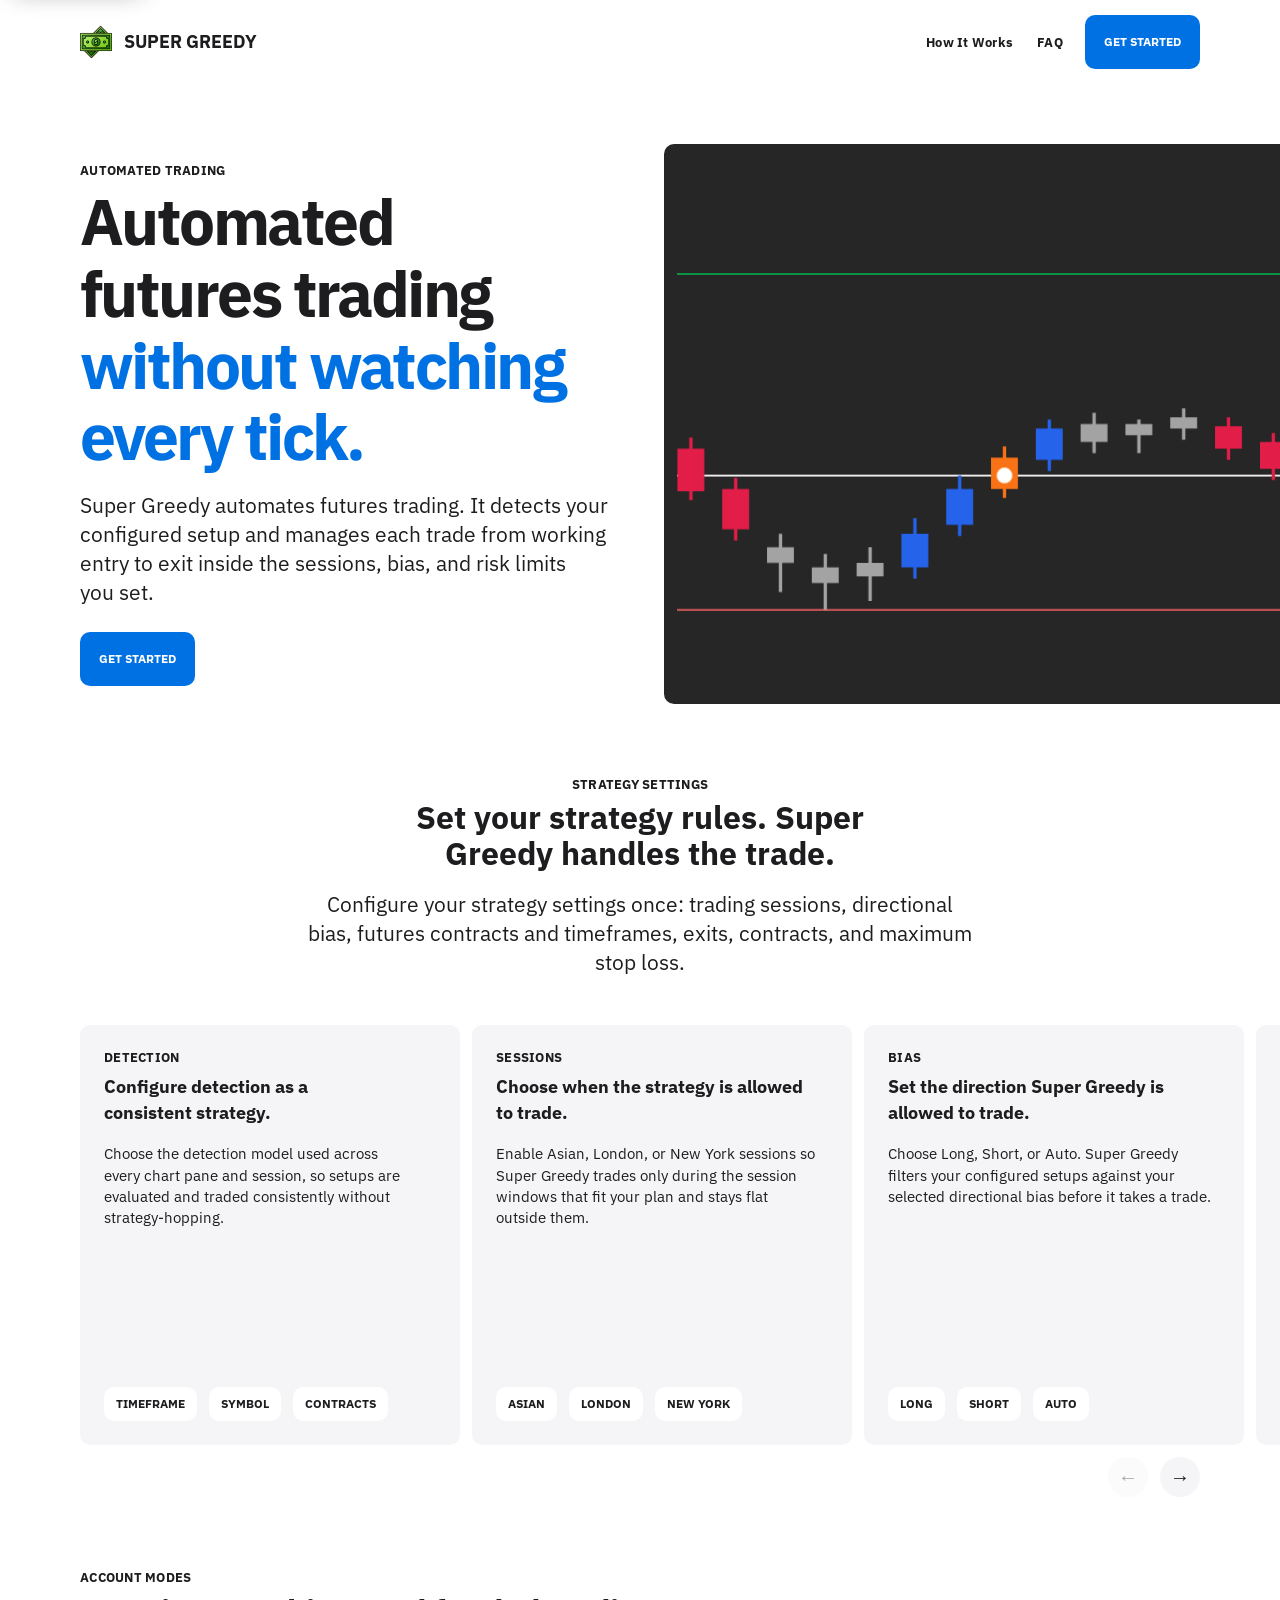
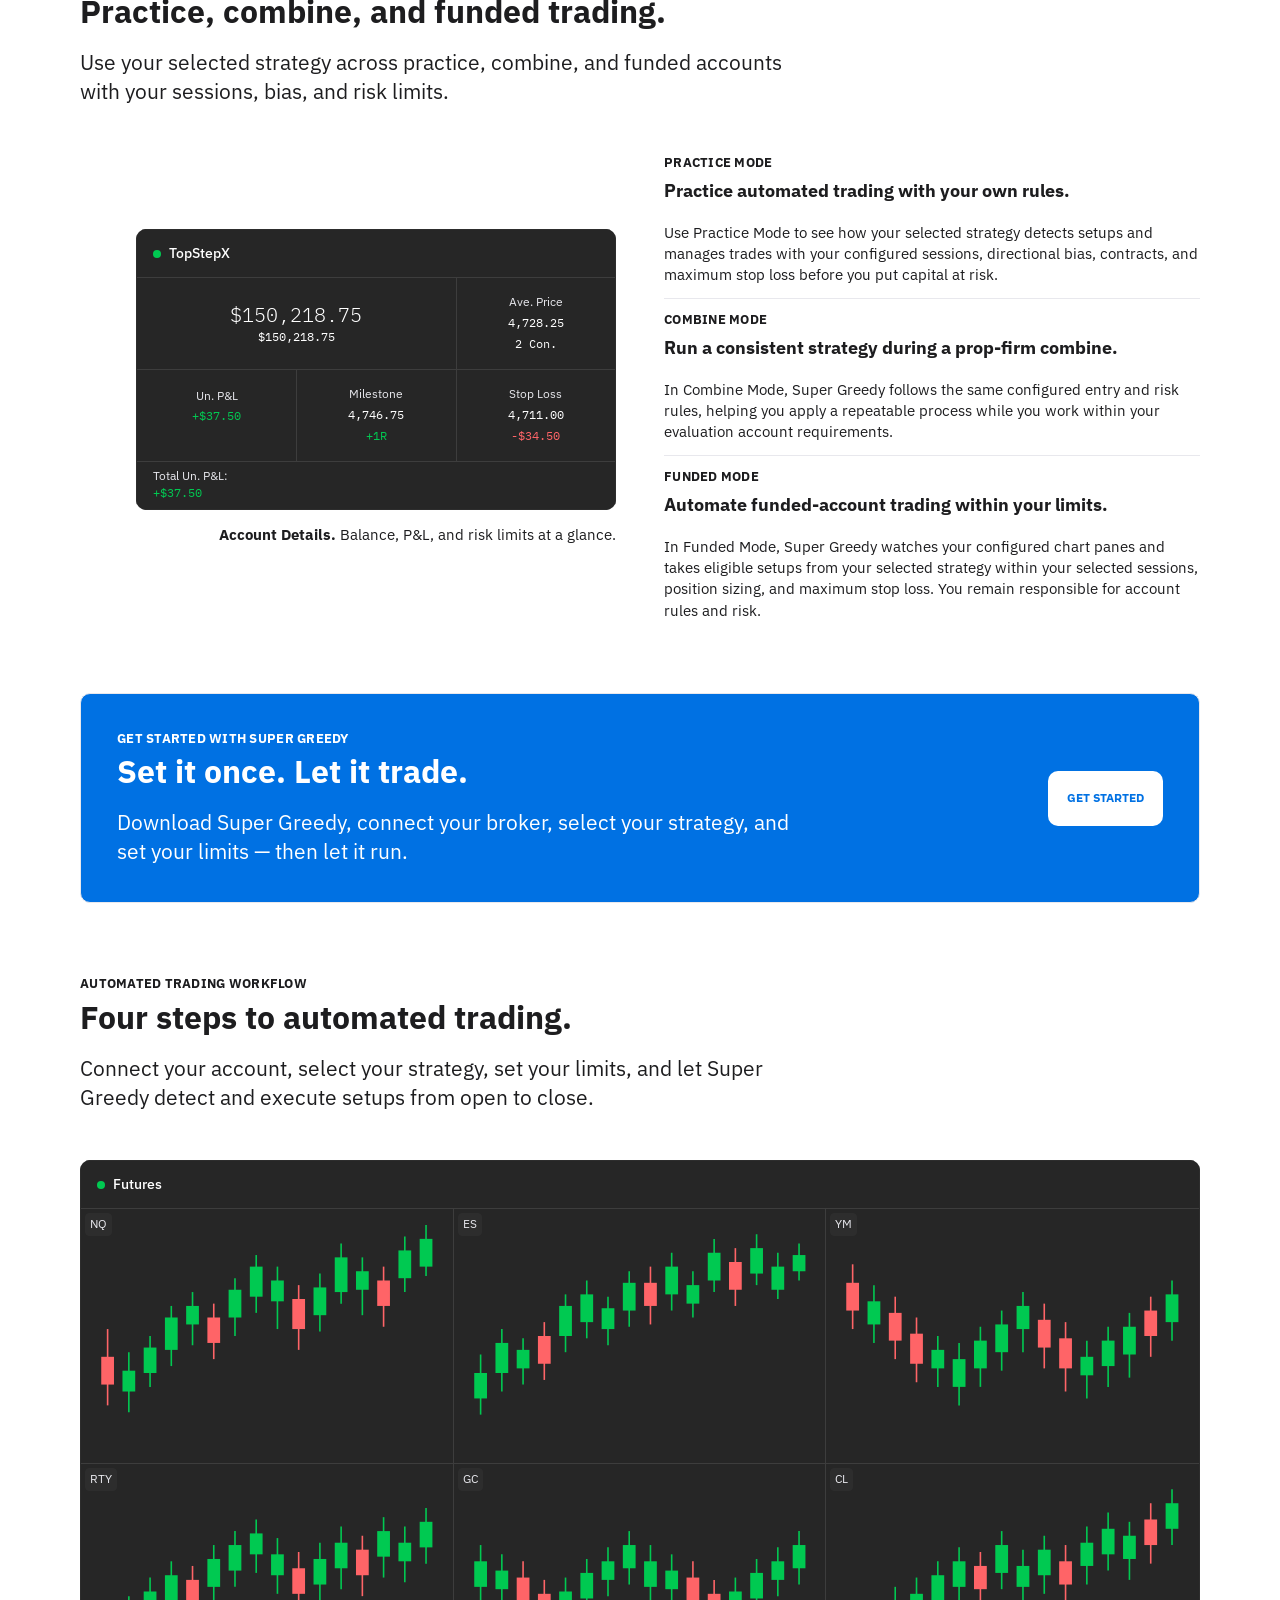
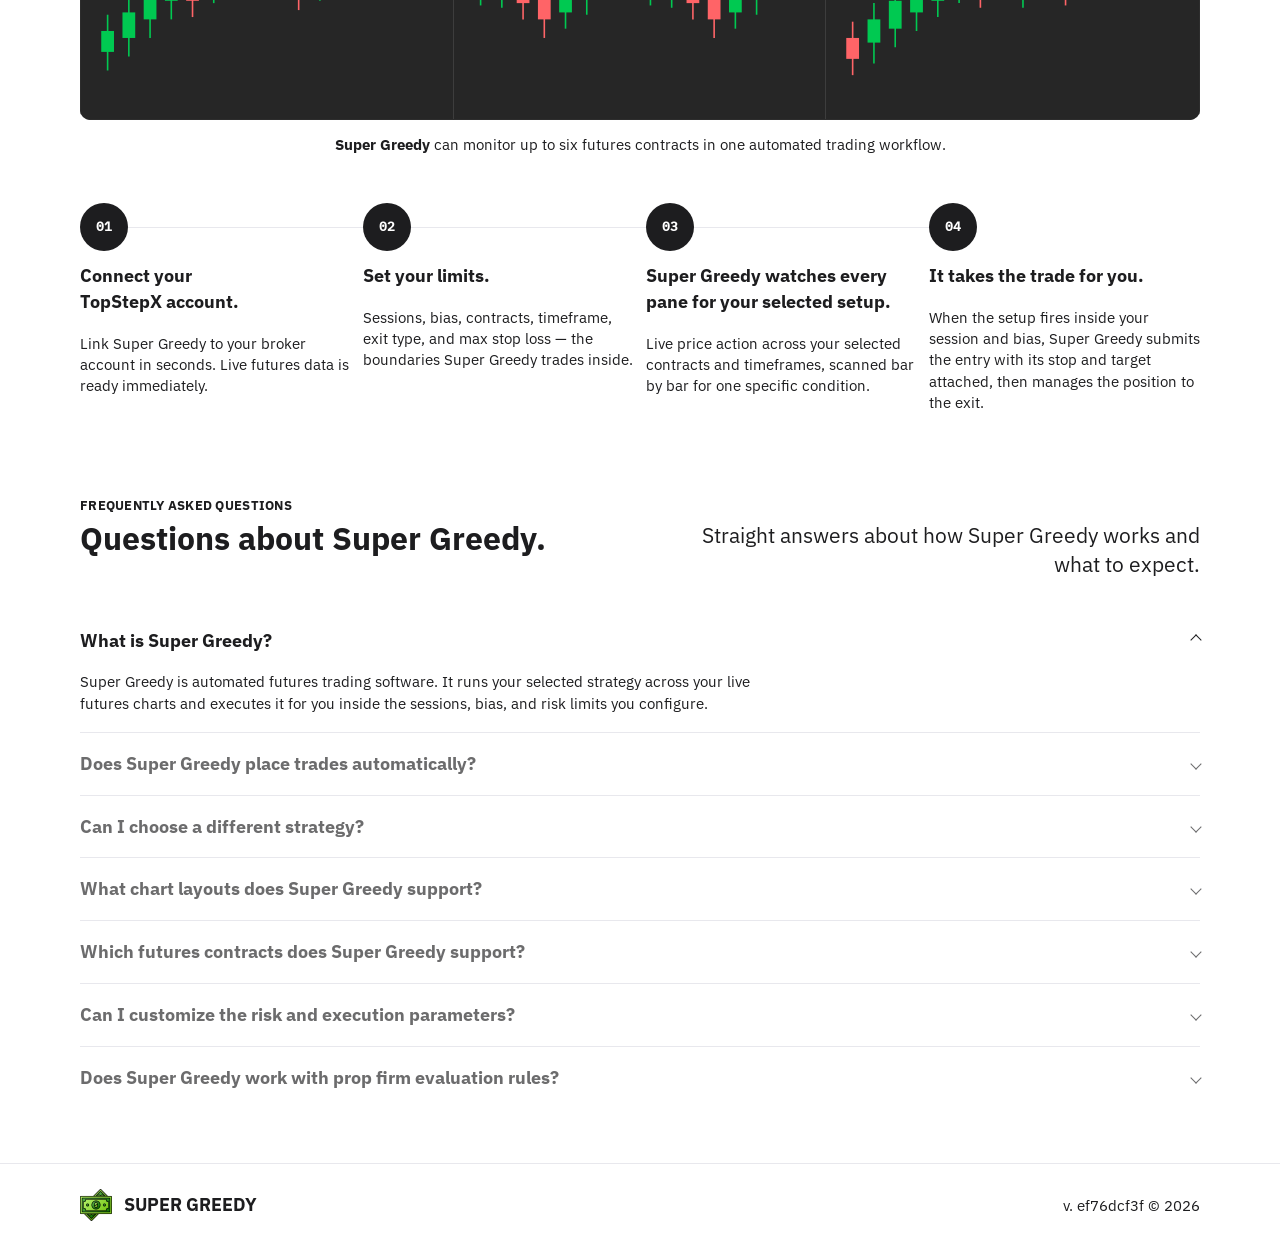
==== commit 665df8c9: "Publish website from bootstrapio/TradingBot-ProjectX@local" ====
--- a/index.html
+++ b/index.html
@@ -1 +1 @@
-<!doctype html><html lang="en"><head><meta charset="UTF-8"/><meta name="viewport" content="width=device-width,initial-scale=1"/><title>Super Greedy | Automated Trading for Futures</title><meta name="description" content="Super Greedy automates futures trading. It detects your configured setup and manages each trade inside the sessions, bias, and risk limits you set."/><meta name="author" content="Super Greedy"/><meta name="application-name" content="Super Greedy"/><meta name="robots" content="index,follow,max-image-preview:large"/><meta name="googlebot" content="index,follow,max-image-preview:large,max-snippet:-1,max-video-preview:-1"/><meta name="bingbot" content="index,follow,max-image-preview:large,max-snippet:-1,max-video-preview:-1"/><meta name="theme-color" content="rgb(29, 29, 31)"/><meta name="referrer" content="strict-origin-when-cross-origin"/><link rel="canonical" href="https://supergreedy.com/"/><link rel="alternate" type="text/plain" href="https://supergreedy.com/llms.txt" title="LLMs"/><link rel="manifest" href="/assets/site.webmanifest?v=fa59f99f5"/><link rel="icon" type="image/png" href="/assets/icons/supergreedy.png?v=fa59f99f5" sizes="512x512"/><meta property="og:type" content="website"/><meta property="og:site_name" content="Super Greedy"/><meta property="og:title" content="Super Greedy | Automated Trading for Futures"/><meta property="og:description" content="Automated futures trading. Your selected strategy, managed inside the limits you set."/><meta property="og:url" content="https://supergreedy.com/"/><meta property="og:locale" content="en_US"/><meta property="og:image" content="https://supergreedy.com/assets/images/supergreedy-trading-bot-futures-dashboard-multicontracts-1192.webp?v=fa59f99f5"/><meta property="og:image:width" content="1192"/><meta property="og:image:height" content="726"/><meta property="og:image:type" content="image/webp"/><meta property="og:image:alt" content="Super Greedy futures trading dashboard showing multiple contracts in one workspace"/><meta name="twitter:image" content="https://supergreedy.com/assets/images/supergreedy-trading-bot-futures-dashboard-multicontracts-1192.webp?v=fa59f99f5"/><meta name="twitter:image:alt" content="Super Greedy futures trading dashboard showing multiple contracts in one workspace"/><meta name="twitter:card" content="summary_large_image"/><meta name="twitter:title" content="Super Greedy | Automated Trading for Futures"/><meta name="twitter:description" content="Automated futures trading. Your selected strategy, managed inside the limits you set."/><script type="application/ld+json" id="marketing-json-ld-build">{"@context":"https://schema.org","@graph":[{"@type":"WebSite","inLanguage":"en-US","@id":"https://supergreedy.com/#website","name":"Super Greedy","url":"https://supergreedy.com/","description":"Super Greedy is automated futures trading software. Your selected strategy is detected and executed inside the limits traders set.","publisher":{"@id":"https://supergreedy.com/#organization"}},{"@type":"Organization","contactType":"customer support","availableLanguage":["en-US"],"@id":"https://supergreedy.com/#organization","name":"Super Greedy","url":"https://supergreedy.com/","description":"Super Greedy builds automated futures trading software.","email":"hello@supergreedy.com","contactPoint":[{"@type":"ContactPoint","contactType":"customer support","email":"hello@supergreedy.com","availableLanguage":["en-US"]}],"logo":{"@id":"https://supergreedy.com/#logo-image"}},{"@type":"ImageObject","@id":"https://supergreedy.com/#logo-image","name":"Super Greedy","url":"https://supergreedy.com/assets/media/logo.svg?v=fa59f99f5","contentUrl":"https://supergreedy.com/assets/media/logo.svg?v=fa59f99f5","width":512,"height":512,"caption":"Super Greedy app icon","description":"The Super Greedy brand icon."},{"@type":"ImageObject","@id":"https://supergreedy.com/#dashboardTimeframe-image","name":"Super Greedy Futures Trading Dashboard","url":"https://supergreedy.com/assets/images/supergreedy-trading-bot-futures-dashboard-multitimeframe.webp?v=fa59f99f5","contentUrl":"https://supergreedy.com/assets/images/supergreedy-trading-bot-futures-dashboard-multitimeframe.webp?v=fa59f99f5","width":1276,"height":768,"caption":"Timeframe. Multiple chart intervals, one contract.","description":"A detailed view of the TopStepX futures trading workflow on a laptop, featuring multiple candlestick charts, trading session controls, and automated trading controls."},{"@type":"ImageObject","@id":"https://supergreedy.com/#dashboardMulticontracts-image","name":"Super Greedy Futures Contracts Dashboard","url":"https://supergreedy.com/assets/images/supergreedy-trading-bot-futures-dashboard-multicontracts-1192.webp?v=fa59f99f5","contentUrl":"https://supergreedy.com/assets/images/supergreedy-trading-bot-futures-dashboard-multicontracts-1192.webp?v=fa59f99f5","width":1192,"height":726,"caption":"Futures. Multiple contracts in one workspace.","description":"A detailed view of the TopStepX futures trading workflow on a laptop, featuring multiple candlestick charts, trading session controls, and automated trading controls."},{"@type":"WebPage","@id":"https://supergreedy.com/#webpage","url":"https://supergreedy.com/","name":"Super Greedy | Automated Trading for Futures","description":"Super Greedy automates futures trading. It detects your configured setup and manages each trade inside the sessions, bias, and risk limits you set.","isPartOf":{"@id":"https://supergreedy.com/#website"},"inLanguage":"en-US","primaryImageOfPage":{"@id":"https://supergreedy.com/#dashboardMulticontracts-image"},"speakable":{"@type":"SpeakableSpecification","cssSelector":["#hero-title","#hero-description","#features-title","#features-description","#account-modes-title","#account-modes-description","#how-it-works-title","#how-it-works-description"]},"about":{"@id":"https://supergreedy.com/#software"},"mainEntity":{"@id":"https://supergreedy.com/#software"},"hasPart":[{"@id":"https://supergreedy.com/#feature-controls"},{"@id":"https://supergreedy.com/#trading-modes"},{"@id":"https://supergreedy.com/#howto"},{"@id":"https://supergreedy.com/#faq"}]},{"@type":"SoftwareApplication","@id":"https://supergreedy.com/#software","name":"Super Greedy","description":"Super Greedy is automated futures trading software. It runs your selected strategy across live futures charts and manages each trade automatically — submitting the entry with its stop loss and take profit — inside the sessions, bias, contract, timeframe, and max stop loss the trader configures.","applicationCategory":"FinanceApplication","applicationSubCategory":"Futures trading automation software","operatingSystem":"macOS, Windows","inLanguage":"en-US","keywords":"automated trading software, futures trading, strategy automation, Opening Range Breakout, ORB, ES futures, NQ futures, MES futures, MNQ futures, prop firm trading, TopStepX","url":"https://supergreedy.com/","mainEntityOfPage":{"@id":"https://supergreedy.com/#webpage"},"publisher":{"@id":"https://supergreedy.com/#organization"},"brand":{"@id":"https://supergreedy.com/#organization"},"image":"https://supergreedy.com/assets/images/supergreedy-trading-bot-futures-dashboard-multitimeframe.webp?v=fa59f99f5","screenshot":["https://supergreedy.com/assets/images/supergreedy-trading-bot-futures-dashboard-multitimeframe.webp?v=fa59f99f5","https://supergreedy.com/assets/images/supergreedy-trading-bot-futures-dashboard-multicontracts-1192.webp?v=fa59f99f5"],"audience":{"@type":"Audience","audienceType":"Futures traders; prop firm traders; swing traders"},"featureList":["Configure detection as a consistent strategy.","Choose when the strategy is allowed to trade.","Set the direction Super Greedy is allowed to trade.","Choose the futures contracts and timeframes the strategy watches.","Define exits and maximum loss before every trade."]},{"@type":"ItemList","@id":"https://supergreedy.com/#feature-controls","name":"Set your strategy rules. Super Greedy handles the trade.","description":"Configure your strategy settings once: trading sessions, directional bias, futures contracts and timeframes, exits, contracts, and maximum stop loss.","itemListElement":[{"@type":"ListItem","position":1,"description":"Choose the detection model used across every chart pane and session, so setups are evaluated and traded consistently without strategy-hopping.","name":"Configure detection as a consistent strategy."},{"@type":"ListItem","position":2,"description":"Enable Asian, London, or New York sessions so Super Greedy trades only during the session windows that fit your plan and stays flat outside them.","name":"Choose when the strategy is allowed to trade."},{"@type":"ListItem","position":3,"description":"Choose Long, Short, or Auto. Super Greedy filters your configured setups against your selected directional bias before it takes a trade.","name":"Set the direction Super Greedy is allowed to trade."},{"@type":"ListItem","position":4,"description":"Configure futures contracts and timeframes you follow. Each selected chart pane stays synced to live futures data and can trade.","name":"Choose the futures contracts and timeframes the strategy watches."},{"@type":"ListItem","position":5,"description":"Set exit type, contracts, timeframe, and maximum stop loss in advance. Super Greedy submits the protective bracket with the order instead of adding it afterward.","name":"Define exits and maximum loss before every trade."}]},{"@type":"ItemList","@id":"https://supergreedy.com/#trading-modes","name":"Practice, combine, and funded trading.","description":"Use your selected strategy across practice, combine, and funded accounts with your sessions, bias, and risk limits.","itemListElement":[{"@type":"ListItem","position":1,"name":"Practice automated trading with your own rules.","description":"Use Practice Mode to see how your selected strategy detects setups and manages trades with your configured sessions, directional bias, contracts, and maximum stop loss before you put capital at risk."},{"@type":"ListItem","position":2,"name":"Run a consistent strategy during a prop-firm combine.","description":"In Combine Mode, Super Greedy follows the same configured entry and risk rules, helping you apply a repeatable process while you work within your evaluation account requirements."},{"@type":"ListItem","position":3,"name":"Automate funded-account trading within your limits.","description":"In Funded Mode, Super Greedy watches your configured chart panes and takes eligible setups from your selected strategy within your selected sessions, position sizing, and maximum stop loss. You remain responsible for account rules and risk."}]},{"@type":"HowTo","@id":"https://supergreedy.com/#howto","name":"Four steps to automated trading.","description":"Connect your account, select your strategy, set your limits, and let Super Greedy detect and execute setups from open to close.","step":[{"@type":"HowToStep","position":1,"name":"Connect your TopStepX account.","text":"Link Super Greedy to your broker account in seconds. Live futures data is ready immediately."},{"@type":"HowToStep","position":2,"name":"Set your limits.","text":"Sessions, bias, contracts, timeframe, exit type, and max stop loss — the boundaries Super Greedy trades inside."},{"@type":"HowToStep","position":3,"name":"Super Greedy watches every pane for your selected setup.","text":"Live price action across your selected contracts and timeframes, scanned bar by bar for one specific condition."},{"@type":"HowToStep","position":4,"name":"It takes the trade for you.","text":"When the setup fires inside your session and bias, Super Greedy submits the entry with its stop and target attached, then manages the position to the exit."}]},{"@type":"FAQPage","@id":"https://supergreedy.com/#faq","url":"https://supergreedy.com/#faq","name":"Questions about Super Greedy.","description":"Straight answers about how Super Greedy works and what to expect.","isPartOf":{"@id":"https://supergreedy.com/#webpage"},"mainEntity":[{"@type":"Question","name":"What is Super Greedy?","acceptedAnswer":{"@type":"Answer","text":"Super Greedy is automated futures trading software. It runs your selected strategy across your live futures charts and executes it for you inside the sessions, bias, and risk limits you configure."}},{"@type":"Question","name":"Does Super Greedy place trades automatically?","acceptedAnswer":{"@type":"Answer","text":"Yes. When your selected setup appears inside your configured session and bias, Super Greedy submits the entry with its stop loss and take profit attached, and manages the position through to the exit. You set the limits; it does the execution."}},{"@type":"Question","name":"Can I choose a different strategy?","acceptedAnswer":{"@type":"Answer","text":"Yes. You can select the strategy that fits your trading plan, then configure its sessions, bias, futures contracts, timeframes, and risk limits."}},{"@type":"Question","name":"What chart layouts does Super Greedy support?","acceptedAnswer":{"@type":"Answer","text":"Super Greedy supports multi-timeframe futures layouts. Each pane can use the intervals and futures symbols you configure in the Strategy card, and each pane can trade."}},{"@type":"Question","name":"Which futures contracts does Super Greedy support?","acceptedAnswer":{"@type":"Answer","text":"Super Greedy currently supports futures. Available contracts include ES, NQ, MES, and MNQ, depending on your TopStepX account."}},{"@type":"Question","name":"Can I customize the risk and execution parameters?","acceptedAnswer":{"@type":"Answer","text":"Yes — strategy, contracts, timeframe, exit type, and max stop loss. Super Greedy applies the rules you configure consistently across your selected charts and sessions."}},{"@type":"Question","name":"Does Super Greedy work with prop firm evaluation rules?","acceptedAnswer":{"@type":"Answer","text":"Yes. Super Greedy works with TopStepX practice, evaluation, and funded accounts. Position sizing and max stop loss help you stay inside prop firm evaluation requirements."}}]}]}</script><link rel="preload" as="style" href="/assets/ibm-plex-fonts.css?v=fa59f99f5" onload='this.onload=null,this.rel="stylesheet"'/><noscript><link rel="stylesheet" href="/assets/ibm-plex-fonts.css?v=fa59f99f5"/></noscript><link rel="preload" as="style" href="/assets/website.css?v=fa59f99f5" onload='this.onload=null,this.rel="stylesheet"'/><noscript><link rel="stylesheet" href="/assets/website.css?v=fa59f99f5"/></noscript><script data-marketing-runtime="media-animations">(()=>{document.documentElement.classList.add("marketingMediaAnimationsEnabled");const e=new Map,t=e=>{const t=String(e).trim().match(/^(-?[\d.]+)(ms|s)$/);if(!t)return 0;const n=Number(t[1]);return Number.isFinite(n)?n*("s"===t[2]?1e3:1):0},n=e=>e&&"function"==typeof e.getAnimations?e.getAnimations({subtree:!0}):[],a=e=>{const t=e.effect?.getComputedTiming?.(),n=Number(t?.endTime);return Number.isFinite(n)?n:Number.POSITIVE_INFINITY},i=(e,i)=>{if(!i||"function"!=typeof e.getAnimations||"function"!=typeof i.getAnimations)return null;const r=[...i.querySelectorAll(".marketingListItem[data-stepper-step]")];if(!r.length)return null;let o=new Map,s=[],c=0,u=0,l=0,m=null,d=1,p="inactive",f=null,g=0;const h=(e=f)=>{const t=r.indexOf(e);r.forEach((n,a)=>{const i=o.get(n),r=Number.isFinite(i)&&u<i,s=e&&a>t;e&&n===e?n.dataset.stepperPlayback="hovered":r||s?n.dataset.stepperPlayback="muted":delete n.dataset.stepperPlayback})},b=(e,t=null)=>{e?i.dataset.stepperPlayback=e:delete i.dataset.stepperPlayback,h(t||f)},w=()=>{s.forEach(e=>e.pause())},v=e=>{s.forEach(t=>{t.currentTime=e})},y=e=>{if(!l)return void(l=e);const t=Math.max(0,e-l);if(l=e,"auto"===p)u=Math.min(c,u+t);else{if("seeking"!==p||null==m)return;u+=t*d;(d>0?u>=m:u<=m)&&(u=m,p="paused",b(null,f))}v(u),h()},M=e=>{g=0,y(e),"auto"===p&&u>=c&&(p="paused"),"auto"!==p&&"seeking"!==p||(g=window.requestAnimationFrame(M))},E=()=>{g||(g=window.requestAnimationFrame(M))},L=e=>{if(f=e,"inactive"===p)return;const t=o.get(e);if(!Number.isFinite(t))return;const n=performance.now();y(n),m=Math.min(c,Math.max(0,t));const a=m-u;if(Math.abs(a)<1)return p="paused",b(null,e),w(),v(m),void(u=m);d=a>0?1:-1,p="seeking",b(d<0?"reverse":null,e),l=n,E()},S=()=>{if(f=null,b(null),"inactive"===p)return;const e=performance.now();y(e),m=null,p="auto",l=e,E()};return r.forEach(e=>{e.addEventListener("pointerenter",()=>L(e)),e.addEventListener("pointerleave",S),e.addEventListener("focusin",()=>L(e)),e.addEventListener("focusout",t=>{e.contains(t.relatedTarget)||S()})}),{activate(){(()=>{const u=r.map(e=>{const n=window.getComputedStyle(e);return{item:e,start:t(n.animationDelay),duration:t(n.animationDuration)}}),l=[...new Set([...n(e),...n(i)])];s=l;const m=l.map(a).filter(Number.isFinite),d=new Map(r.map(t=>{const i=t.dataset.stepperStep,r=i?[...e.querySelectorAll(`[data-chart-step="${i}"]`)]:[],o=[...new Set(r.flatMap(n))].map(a).filter(Number.isFinite);return[i,o.length?Math.max(...o):0]}));c=Math.max(c,...m,...u.map(({start:e,duration:t})=>e+t),0),o=new Map(u.map(({item:e,start:t,duration:n})=>[e,Math.min(c,Math.max(t+n,d.get(e.dataset.stepperStep)||0))])),h()})(),b(null),p="auto",u=0,l=performance.now(),w(),v(0),E(),f&&L(f)}}},r=t=>{t.dataset.mediaAnimationState="in-frame",t.closest(".sectionLayout")?.classList.add("sectionLayout--media-in-frame"),e.get(t)?.activate()},o=()=>{const t=[...document.querySelectorAll(".marketingShowcaseFrame")];if(!t.length)return;if(t.forEach(t=>{const n=t.closest(".sectionLayout")?.querySelector('.marketingList--stepper[data-stepper-animation="chart"]'),a=i(t,n);a&&e.set(t,a)}),"function"!=typeof window.IntersectionObserver)return void t.forEach(r);const n=new Map,a=new window.IntersectionObserver(e=>((e,t)=>{for(const a of e){if(!a.isIntersecting||a.intersectionRatio<1)continue;const e=n.get(a.target)??a.target;r(e),t.unobserve(a.target)}})(e,a),{threshold:[1]});t.forEach(e=>{const t=e.closest(".sectionMedia--bleed")?.closest(".sectionLayout")??e;n.set(t,e),a.observe(t)})};"loading"===document.readyState?document.addEventListener("DOMContentLoaded",o,{once:!0}):o()})()</script><script src="/assets/component-carousel.js?v=fa59f99f5" defer="defer"></script><script>!function(){var e=function(){var e=document.head;if(e&&!e.querySelector('[data-marketing-gtm-target="head"]')){var t=document.createElement("script");t.dataset.marketingGtmTarget="head",t.text="(function(w,d,s,l,i){w[l]=w[l]||[];w[l].push({'gtm.start':new Date().getTime(),event:'gtm.js'});var f=d.getElementsByTagName(s)[0],j=d.createElement(s),dl=l!='dataLayer'?'&l='+l:'';j.async=true;j.src='https://www.googletagmanager.com/gtm.js?id='+i+dl;f.parentNode.insertBefore(j,f);})(window,document,'script','dataLayer','GTM-PTG5FV86');",e.appendChild(t)}},t=function(){window.removeEventListener("pointerdown",t),window.removeEventListener("keydown",t),"function"!=typeof window.requestIdleCallback?window.setTimeout(e,0):window.requestIdleCallback(e)};window.addEventListener("pointerdown",t,{once:!0,passive:!0}),window.addEventListener("keydown",t,{once:!0,passive:!0})}()</script></head><body id="top"><noscript><iframe src="https://www.googletagmanager.com/ns.html?id=GTM-PTG5FV86" height="0" width="0" style="display:none;visibility:hidden"></iframe></noscript><a class="skipLink" href="#main-content">Skip to content</a><header><span class="marketingNavScrollSentinel" data-marketing-nav-sentinel aria-hidden="true"></span><nav class="marketingNav" aria-label="Primary site navigation"><div class="marketingNavInner"><a class="marketingBrandRow" href="/" aria-label="Super Greedy home"><img class="marketingIcon" src="/assets/media/logo.svg?v=fa59f99f5" alt="" aria-hidden="true" width="32" height="32"/> <span class="brand marketingBrand">Super Greedy</span></a><div class="marketingNavRight"><ul class="marketingNavLinks" aria-label="Explore Super Greedy"><li><a class="marketingNavLink" href="/#how-it-works">How It Works</a></li><li><a class="marketingNavLink" href="/#faq">FAQ</a></li></ul><div class="marketingNavActions"><a class="primaryAction" href="/#download-cta" aria-label="Get started with Super Greedy"><span>Get Started</span></a></div></div></div></nav></header><script src="/assets/navigation.js?v=fa59f99f5" defer="defer"></script><main id="main-content" class="marketingShell"><section class="marketingSection" id="hero" data-layout="half" aria-labelledby="hero-title" aria-describedby="hero-description"><div class="sectionLayout layout--half"><div class="sectionContent" data-section-slot="content"><header class="sectionIntro header-hero" data-section-slot="header"><span class="fieldLabel">Automated Trading</span><h1 id="hero-title" class="typography-title">Automated futures trading <strong>without watching every tick.</strong></h1><p id="hero-description" class="typography-lead">Super Greedy automates futures trading. It detects your configured setup and manages each trade from working entry to exit inside the sessions, bias, and risk limits you set.</p><div class="sectionActions sectionHeaderActions" data-section-element="button"><a class="primaryAction" href="/#download-cta" aria-label="Get started with Super Greedy"><span>Get Started</span></a></div></header></div><figure class="marketingShowcase sectionMedia sectionMedia--bleed" data-section-slot="media"><div class="marketingShowcaseFrame"><svg viewBox="0 0 500 250" xmlns="http://www.w3.org/2000/svg" class="chartIllustrationSvg" role="img" aria-label="Trend detection chart showing entry, take-profit, and stop-loss levels." focusable="false"><rect class="chartIllustrationBackground" width="500" height="250"/><g class="chartLevel" style="--d:var(--marketing-trend-level-delay)"><g class="chartIllustrationLineReveal"><line class="chartIllustrationTakeProfitLine chartIllustrationLine" x1="6" y1="58" x2="438" y2="58" stroke-width="0.75"/><line class="chartIllustrationEntryLine chartIllustrationLine" x1="6" y1="148" x2="438" y2="148" stroke-width="0.75"/><line class="chartIllustrationStopLossLine chartIllustrationLine" x1="6" y1="208" x2="438" y2="208" stroke-width="0.75"/></g><g class="chartIllustrationLineBadge"><rect class="chartIllustrationTakeProfitPlate" x="440" y="51" width="52" height="14" rx="3" opacity="0.9"/><text class="chartIllustrationTakeProfitText" x="490" y="61" text-anchor="end">TAKE PROFIT</text></g><g class="chartIllustrationLineBadge"><rect class="chartIllustrationEntryPlate" x="440" y="141" width="52" height="14" rx="3" opacity="0.9"/><text class="chartIllustrationEntryText" x="490" y="151" text-anchor="end">ENTRY</text></g><g class="chartIllustrationLineBadge"><rect class="chartIllustrationStopLossPlate" x="440" y="201" width="52" height="14" rx="3" opacity="0.9"/><text class="chartIllustrationStopLossText" x="490" y="211" text-anchor="end">STOP LOSS</text></g></g><g class="chartBar chartBar--down" style="--d:0s"><line x1="12" y1="131" x2="12" y2="159" stroke-width="1.5"/><rect x="6" y="136" width="12" height="19"/></g><g class="chartBar chartBar--down" style="--d:var(--marketing-chart-bar-stagger)"><line x1="32" y1="149" x2="32" y2="177" stroke-width="1.5"/><rect x="26" y="154" width="12" height="18"/></g><g class="chartBar chartBar--neutral" style="--d:calc(var(--marketing-chart-bar-stagger) * 2)"><line x1="52" y1="174" x2="52" y2="200" stroke-width="1.5"/><rect x="46" y="180" width="12" height="7"/></g><g class="chartBar chartBar--neutral" style="--d:calc(var(--marketing-chart-bar-stagger) * 3)"><line x1="72" y1="183" x2="72" y2="208" stroke-width="1.5"/><rect x="66" y="189" width="12" height="7"/></g><g class="chartBar chartBar--neutral" style="--d:calc(var(--marketing-chart-bar-stagger) * 4)"><line x1="92" y1="180" x2="92" y2="204" stroke-width="1.5"/><rect x="86" y="187" width="12" height="6"/></g><g class="chartBar chartBar--long" style="--d:calc(var(--marketing-chart-bar-stagger) * 5)"><line x1="112" y1="167" x2="112" y2="194" stroke-width="1.5"/><rect x="106" y="174" width="12" height="15"/></g><g class="chartBar chartBar--long" style="--d:calc(var(--marketing-chart-bar-stagger) * 6)"><line x1="132" y1="148" x2="132" y2="175" stroke-width="1.5"/><rect x="126" y="154" width="12" height="16"/></g><g class="chartBar chartBar--open" style="--d:calc(var(--marketing-chart-bar-stagger) * 7)"><line x1="152" y1="135" x2="152" y2="158" stroke-width="1.5"/><rect x="146" y="140" width="12" height="14"/></g><g class="chartBar chartBar--long" style="--d:calc(var(--marketing-chart-bar-stagger) * 8)"><line x1="172" y1="123" x2="172" y2="146" stroke-width="1.5"/><rect x="166" y="127" width="12" height="14"/></g><g class="chartBar chartBar--neutral" style="--d:calc(var(--marketing-chart-bar-stagger) * 9)"><line x1="192" y1="120" x2="192" y2="138" stroke-width="1.5"/><rect x="186" y="125" width="12" height="8"/></g><g class="chartBar chartBar--neutral" style="--d:calc(var(--marketing-chart-bar-stagger) * 10)"><line x1="212" y1="123" x2="212" y2="138" stroke-width="1.5"/><rect x="206" y="125" width="12" height="5"/></g><g class="chartBar chartBar--neutral" style="--d:calc(var(--marketing-chart-bar-stagger) * 11)"><line x1="232" y1="118" x2="232" y2="132" stroke-width="1.5"/><rect x="226" y="122" width="12" height="5"/></g><g class="chartBar chartBar--down" style="--d:calc(var(--marketing-chart-bar-stagger) * 12)"><line x1="252" y1="122" x2="252" y2="141" stroke-width="1.5"/><rect x="246" y="126" width="12" height="10"/></g><g class="chartBar chartBar--down" style="--d:calc(var(--marketing-chart-bar-stagger) * 13)"><line x1="272" y1="129" x2="272" y2="150" stroke-width="1.5"/><rect x="266" y="133" width="12" height="12"/></g><g class="chartBar chartBar--down" style="--d:calc(var(--marketing-chart-bar-stagger) * 14)"><line x1="292" y1="134" x2="292" y2="151" stroke-width="1.5"/><rect x="286" y="138" width="12" height="5"/></g><g class="chartBar chartBar--down" style="--d:calc(var(--marketing-chart-bar-stagger) * 15)"><line x1="312" y1="133" x2="312" y2="153" stroke-width="1.5"/><rect x="306" y="139" width="12" height="8"/></g><g class="chartBar chartBar--long" style="--d:calc(var(--marketing-chart-bar-stagger) * 16)"><line x1="332" y1="129" x2="332" y2="150" stroke-width="1.5"/><rect x="326" y="133" width="12" height="13"/></g><g class="chartBar chartBar--long" style="--d:calc(var(--marketing-chart-bar-stagger) * 17)"><line x1="352" y1="115" x2="352" y2="138" stroke-width="1.5"/><rect x="346" y="119" width="12" height="15"/></g><g class="chartBar chartBar--long" style="--d:calc(var(--marketing-chart-bar-stagger) * 18)"><line x1="372" y1="101" x2="372" y2="124" stroke-width="1.5"/><rect x="366" y="105" width="12" height="14"/></g><g class="chartBar chartBar--long" style="--d:calc(var(--marketing-chart-bar-stagger) * 19)"><line x1="392" y1="88" x2="392" y2="112" stroke-width="1.5"/><rect x="386" y="92" width="12" height="14"/></g><g class="chartBar chartPostEntryTargetBar" style="--d:calc(var(--marketing-chart-bar-stagger) * 20)"><line x1="412" y1="58" x2="412" y2="89" stroke-width="1.5"/><rect x="406" y="66" width="12" height="19"/></g><g class="chartBar chartBar--long" style="--d:calc(var(--marketing-chart-bar-stagger) * 21)"><line x1="432" y1="47" x2="432" y2="73" stroke-width="1.5"/><rect x="426" y="52" width="12" height="17"/></g><circle class="chartDotRing chartIllustrationEntryDot" cx="152" cy="148" r="3.5" fill="none" stroke-width="1.5" vector-effect="non-scaling-stroke" style="--d:var(--marketing-trend-entry-dot-delay)"/><circle class="chartDot chartIllustrationEntryDot" cx="152" cy="148" r="3.5" style="--d:var(--marketing-trend-entry-dot-delay)"/><circle class="chartDotRing chartIllustrationTakeProfitDot" cx="412" cy="58" r="3.5" fill="none" stroke-width="1.5" vector-effect="non-scaling-stroke" style="--d:var(--marketing-trend-take-profit-dot-delay)"/><circle class="chartDot chartIllustrationTakeProfitDot" cx="412" cy="58" r="3.5" style="--d:var(--marketing-trend-take-profit-dot-delay)"/></svg></div></figure></div></section><section class="marketingSection" id="features" data-layout="full" aria-labelledby="features-title" aria-describedby="features-description"><div class="sectionLayout layout--full"><div class="sectionContent" data-section-slot="content"><header class="sectionIntro header-center" data-section-slot="header"><span class="fieldLabel">Strategy Settings</span><h2 id="features-title" class="typography-title">Set your strategy rules. Super Greedy handles the trade.</h2><p id="features-description" class="typography-lead">Configure your strategy settings once: trading sessions, directional bias, futures contracts and timeframes, exits, contracts, and maximum stop loss.</p></header><div class="imageWorkflowCarousel" data-carousel role="region" aria-roledescription="carousel" aria-label="Set your strategy rules. Super Greedy handles the trade."><ul id="features-carousel" class="imageWorkflowGrid" aria-labelledby="features-title"><li class="featureCard" aria-labelledby="feature-detection-title" aria-describedby="feature-detection-paragraph"><span class="fieldLabel">Detection</span><h3 id="feature-detection-title" class="typography-title">Configure detection as a consistent strategy.</h3><p id="feature-detection-paragraph" class="typography-paragraph">Choose the detection model used across every chart pane and session, so setups are evaluated and traded consistently without strategy-hopping.</p><ul class="marketingBadgeRow" data-section-element="badge" aria-label="Detection strategy settings"><li><span class="marketingBadge">Timeframe</span></li><li><span class="marketingBadge">Symbol</span></li><li><span class="marketingBadge">Contracts</span></li></ul></li><li class="featureCard" aria-labelledby="feature-sessions-title" aria-describedby="feature-sessions-paragraph"><span class="fieldLabel">Sessions</span><h3 id="feature-sessions-title" class="typography-title">Choose when the strategy is allowed to trade.</h3><p id="feature-sessions-paragraph" class="typography-paragraph">Enable Asian, London, or New York sessions so Super Greedy trades only during the session windows that fit your plan and stays flat outside them.</p><ul class="marketingBadgeRow" data-section-element="badge" aria-label="Selected trading sessions"><li><span class="marketingBadge">Asian</span></li><li><span class="marketingBadge">London</span></li><li><span class="marketingBadge">New York</span></li></ul></li><li class="featureCard" aria-labelledby="feature-bias-title" aria-describedby="feature-bias-paragraph"><span class="fieldLabel">Bias</span><h3 id="feature-bias-title" class="typography-title">Set the direction Super Greedy is allowed to trade.</h3><p id="feature-bias-paragraph" class="typography-paragraph">Choose Long, Short, or Auto. Super Greedy filters your configured setups against your selected directional bias before it takes a trade.</p><ul class="marketingBadgeRow" data-section-element="badge" aria-label="Available directional bias settings"><li><span class="marketingBadge">Long</span></li><li><span class="marketingBadge">Short</span></li><li><span class="marketingBadge">Auto</span></li></ul></li><li class="featureCard" aria-labelledby="feature-charts-title" aria-describedby="feature-charts-paragraph"><span class="fieldLabel">Futures</span><h3 id="feature-charts-title" class="typography-title">Choose the futures contracts and timeframes the strategy watches.</h3><p id="feature-charts-paragraph" class="typography-paragraph">Configure futures contracts and timeframes you follow. Each selected chart pane stays synced to live futures data and can trade.</p><ul class="marketingBadgeRow" data-section-element="badge" aria-label="Futures trading settings"><li><span class="marketingBadge">Futures</span></li></ul></li><li class="featureCard" aria-labelledby="feature-risk-title" aria-describedby="feature-risk-paragraph"><span class="fieldLabel">Risk</span><h3 id="feature-risk-title" class="typography-title">Define exits and maximum loss before every trade.</h3><p id="feature-risk-paragraph" class="typography-paragraph">Set exit type, contracts, timeframe, and maximum stop loss in advance. Super Greedy submits the protective bracket with the order instead of adding it afterward.</p><ul class="marketingBadgeRow" data-section-element="badge" aria-label="Risk and execution settings"><li><span class="marketingBadge">Daily P&amp;L</span></li><li><span class="marketingBadge">Max Stop Loss</span></li></ul></li></ul><div class="imageWorkflowControls" role="group" aria-label="Carousel controls"><button class="imageWorkflowControl" type="button" data-carousel-action="previous" aria-controls="features-carousel" aria-label="Previous card">←</button> <button class="imageWorkflowControl" type="button" data-carousel-action="next" aria-controls="features-carousel" aria-label="Next card">→</button></div></div></div></div></section><section class="marketingSection" id="account-modes" data-layout="half" aria-labelledby="account-modes-title" aria-describedby="account-modes-description"><div class="sectionLayout layout--half layout--reversed sectionLayout--header-full"><div class="sectionContent" data-section-slot="content"><header class="sectionIntro header-left" data-section-slot="header"><span class="fieldLabel">Account Modes</span><h2 id="account-modes-title" class="typography-title">Practice, combine, and funded trading.</h2><p id="account-modes-description" class="typography-lead">Use your selected strategy across practice, combine, and funded accounts with your sessions, bias, and risk limits.</p></header><div class="sectionContentBody"><div class="listExample"><ul class="marketingList marketingList--vertical" aria-labelledby="account-modes-title"><li class="marketingListItem" aria-labelledby="use-case-practice-title" aria-describedby="use-case-practice-paragraph"><div class="itemContent"><span class="fieldLabel">Practice Mode</span><h3 id="use-case-practice-title" class="typography-title">Practice automated trading with your own rules.</h3><p id="use-case-practice-paragraph" class="typography-paragraph">Use Practice Mode to see how your selected strategy detects setups and manages trades with your configured sessions, directional bias, contracts, and maximum stop loss before you put capital at risk.</p></div></li><li class="marketingListItem" aria-labelledby="use-case-combine-title" aria-describedby="use-case-combine-paragraph"><div class="itemContent"><span class="fieldLabel">Combine Mode</span><h3 id="use-case-combine-title" class="typography-title">Run a consistent strategy during a prop-firm combine.</h3><p id="use-case-combine-paragraph" class="typography-paragraph">In Combine Mode, Super Greedy follows the same configured entry and risk rules, helping you apply a repeatable process while you work within your evaluation account requirements.</p></div></li><li class="marketingListItem" aria-labelledby="use-case-funded-title" aria-describedby="use-case-funded-paragraph"><div class="itemContent"><span class="fieldLabel">Funded Mode</span><h3 id="use-case-funded-title" class="typography-title">Automate funded-account trading within your limits.</h3><p id="use-case-funded-paragraph" class="typography-paragraph">In Funded Mode, Super Greedy watches your configured chart panes and takes eligible setups from your selected strategy within your selected sessions, position sizing, and maximum stop loss. You remain responsible for account rules and risk.</p></div></li></ul></div></div></div><figure class="marketingShowcase sectionMedia" data-section-slot="media"><div class="marketingShowcaseFrame"><div class="platformPreviewCard flex flex-col overflow-hidden" role="img" aria-label="Illustrative TopStepX Platform card showing animated sample daily account balance, unrealized profit and loss, average price, milestone, stop loss, and total unrealized profit and loss."><div class="platformPreviewHeader platformPreviewDivider flex h-12 min-h-0 shrink-0 flex-row items-center overflow-hidden border-b px-4"><div class="platformPreviewBrand flex items-center gap-2"><span class="platformPreviewStatePositive h-2 w-2 shrink-0 rounded-full" aria-hidden="true"></span><span>TopStepX</span></div></div><div class="platformPreviewGrid grid min-h-0 w-full flex-1 grid-cols-3 grid-rows-2 gap-0" aria-hidden="true"><div class="col-span-2 flex h-full min-h-0 flex-col items-center justify-center gap-1 p-4 text-center"><span class="gbMktValueTicker platformPreviewBalance font-mono"><span>$150,218.75</span><span>$150,236.25</span><span>$150,204.50</span><span>$150,218.75</span></span><span class="platformPreviewSecondaryValue font-mono">$150,218.75</span></div><div class="platformPreviewDivider flex h-full min-h-0 flex-col items-center justify-center gap-1 border-l p-4 text-center"><span class="platformPreviewMuted">Ave. Price</span><span class="font-mono">4,728.25</span><span class="font-mono">2 Con.</span></div><div class="platformPreviewDivider flex h-full min-h-0 flex-col items-center justify-center gap-1 border-t p-4 text-center"><span class="platformPreviewMuted">Un. P&amp;L</span><span class="platformPreviewStatePositive gbMktValueTicker font-mono"><span>+$37.50</span><span>+$55.00</span><span>+$23.25</span><span>+$37.50</span></span><span class="font-mono">&nbsp;</span></div><div class="platformPreviewDivider flex h-full min-h-0 flex-col items-center justify-center gap-1 border-l border-t p-4 text-center"><span class="platformPreviewMuted">Milestone</span><span class="font-mono">4,746.75</span><span class="platformPreviewStatePositive font-mono">+1R</span></div><div class="platformPreviewDivider flex h-full min-h-0 flex-col items-center justify-center gap-1 border-l border-t p-4 text-center"><span class="platformPreviewMuted">Stop Loss</span><span class="font-mono">4,711.00</span><span class="platformPreviewStateNegative font-mono">-$34.50</span></div></div><div class="platformPreviewFooter platformPreviewDivider flex h-12 min-h-0 shrink-0 items-center overflow-hidden border-t px-4"><div class="platformPreviewFooterMetric flex h-full min-h-0 flex-col justify-center"><span class="platformPreviewMuted">Total Un. P&amp;L:</span><span class="platformPreviewStatePositive font-mono">+$37.50</span></div></div></div></div><figcaption class="figureCaption"><strong>Account Details.</strong> Balance, P&amp;L, and risk limits at a glance.</figcaption></figure></div></section><section class="marketingSection" id="download-cta" data-layout="full" aria-labelledby="download-cta-title" aria-describedby="download-cta-description"><div class="sectionLayout layout--full"><div class="sectionContent" data-section-slot="content"><article class="ctaPanel"><header class="sectionIntro header-left" data-section-slot="header"><span class="fieldLabel">Get Started with Super Greedy</span><h2 id="download-cta-title" class="typography-title">Set it once. Let it trade.</h2><p id="download-cta-description" class="typography-lead">Download Super Greedy, connect your broker, select your strategy, and set your limits — then let it run.</p></header><div class="sectionActions ctaPanelActions" data-section-element="button"><a class="primaryAction" href="/#download-cta" aria-label="Get started with Super Greedy"><span>Get Started</span></a></div></article></div></div></section><section class="marketingSection" id="how-it-works" data-layout="full" aria-labelledby="how-it-works-title" aria-describedby="how-it-works-description"><div class="sectionLayout layout--full sectionLayout--header-full"><div class="sectionContent" data-section-slot="content"><header class="sectionIntro header-left" data-section-slot="header"><span class="fieldLabel">Automated Trading Workflow</span><h2 id="how-it-works-title" class="typography-title">Four steps to automated trading.</h2><p id="how-it-works-description" class="typography-lead">Connect your account, select your strategy, set your limits, and let Super Greedy detect and execute setups from open to close.</p></header><div class="sectionContentBody"><ol class="marketingList marketingList--horizontal marketingList--stepper" aria-labelledby="how-it-works-title"><li class="marketingListItem marketingListItem--stepper" aria-labelledby="workflow-step-1-title" aria-describedby="workflow-step-1-paragraph"><div class="listStepMarker" aria-hidden="true"><span class="listStepDot">01</span></div><div class="itemContent"><h3 id="workflow-step-1-title" class="typography-title">Connect your TopStepX account.</h3><p id="workflow-step-1-paragraph" class="typography-paragraph">Link Super Greedy to your broker account in seconds. Live futures data is ready immediately.</p></div></li><li class="marketingListItem marketingListItem--stepper" aria-labelledby="workflow-step-2-title" aria-describedby="workflow-step-2-paragraph"><div class="listStepMarker" aria-hidden="true"><span class="listStepDot">02</span></div><div class="itemContent"><h3 id="workflow-step-2-title" class="typography-title">Set your limits.</h3><p id="workflow-step-2-paragraph" class="typography-paragraph">Sessions, bias, contracts, timeframe, exit type, and max stop loss — the boundaries Super Greedy trades inside.</p></div></li><li class="marketingListItem marketingListItem--stepper" aria-labelledby="workflow-step-3-title" aria-describedby="workflow-step-3-paragraph"><div class="listStepMarker" aria-hidden="true"><span class="listStepDot">03</span></div><div class="itemContent"><h3 id="workflow-step-3-title" class="typography-title">Super Greedy watches every pane for your selected setup.</h3><p id="workflow-step-3-paragraph" class="typography-paragraph">Live price action across your selected contracts and timeframes, scanned bar by bar for one specific condition.</p></div></li><li class="marketingListItem marketingListItem--stepper" aria-labelledby="workflow-step-4-title" aria-describedby="workflow-step-4-paragraph"><div class="listStepMarker" aria-hidden="true"><span class="listStepDot">04</span></div><div class="itemContent"><h3 id="workflow-step-4-title" class="typography-title">It takes the trade for you.</h3><p id="workflow-step-4-paragraph" class="typography-paragraph">When the setup fires inside your session and bias, Super Greedy submits the entry with its stop and target attached, then manages the position to the exit.</p></div></li></ol></div></div><figure class="marketingShowcase sectionMedia" data-section-slot="media"><div class="marketingShowcaseFrame"><div class="chartPreviewCard" role="img" aria-label="Illustrative Super Greedy Chart Card showing up to six futures contracts monitored in one automated trading workflow."><div class="chartPreviewHeader flex items-center overflow-hidden border-b"><div class="chartPreviewBrand flex min-w-0 items-center"><span class="chartPreviewStatePositive rounded-full" aria-hidden="true"></span> <span>Futures</span></div></div><div class="chartPreviewGrid" aria-hidden="true"><div class="chartPreviewPane"><span class="chartPreviewBadge">NQ</span> <svg class="chartPreviewPlot" viewBox="0 0 320 96" preserveAspectRatio="none" focusable="false"><g class="chartBar chartBar--down"><line x1="10" y1="45" x2="10" y2="78" stroke-width="1.5"/><rect x="4" y="57" width="12" height="12"/></g><g class="chartBar chartBar--neutral"><line x1="30" y1="55" x2="30" y2="81" stroke-width="1.5"/><rect x="24" y="63" width="12" height="9"/></g><g class="chartBar chartBar--long"><line x1="50" y1="48" x2="50" y2="70" stroke-width="1.5"/><rect x="44" y="53" width="12" height="11"/></g><g class="chartBar chartBar--long"><line x1="70" y1="35" x2="70" y2="61" stroke-width="1.5"/><rect x="64" y="40" width="12" height="14"/></g><g class="chartBar chartBar--neutral"><line x1="90" y1="29" x2="90" y2="52" stroke-width="1.5"/><rect x="84" y="35" width="12" height="8"/></g><g class="chartBar chartBar--down"><line x1="110" y1="34" x2="110" y2="58" stroke-width="1.5"/><rect x="104" y="40" width="12" height="11"/></g><g class="chartBar chartBar--long"><line x1="130" y1="23" x2="130" y2="48" stroke-width="1.5"/><rect x="124" y="28" width="12" height="12"/></g><g class="chartBar chartBar--long"><line x1="150" y1="13" x2="150" y2="38" stroke-width="1.5"/><rect x="144" y="18" width="12" height="13"/></g><g class="chartBar chartBar--neutral"><line x1="170" y1="18" x2="170" y2="45" stroke-width="1.5"/><rect x="164" y="24" width="12" height="9"/></g><g class="chartBar chartBar--down"><line x1="190" y1="26" x2="190" y2="54" stroke-width="1.5"/><rect x="184" y="32" width="12" height="13"/></g><g class="chartBar chartBar--long"><line x1="210" y1="21" x2="210" y2="46" stroke-width="1.5"/><rect x="204" y="27" width="12" height="12"/></g><g class="chartBar chartBar--long"><line x1="230" y1="8" x2="230" y2="34" stroke-width="1.5"/><rect x="224" y="14" width="12" height="15"/></g><g class="chartBar chartBar--neutral"><line x1="250" y1="14" x2="250" y2="39" stroke-width="1.5"/><rect x="244" y="20" width="12" height="8"/></g><g class="chartBar chartBar--down"><line x1="270" y1="18" x2="270" y2="44" stroke-width="1.5"/><rect x="264" y="24" width="12" height="11"/></g><g class="chartBar chartBar--long"><line x1="290" y1="5" x2="290" y2="29" stroke-width="1.5"/><rect x="284" y="11" width="12" height="12"/></g><g class="chartBar chartBar--long"><line x1="310" y1="0" x2="310" y2="22" stroke-width="1.5"/><rect x="304" y="6" width="12" height="12"/></g></svg></div><div class="chartPreviewPane"><span class="chartPreviewBadge">ES</span> <svg class="chartPreviewPlot" viewBox="0 0 320 96" preserveAspectRatio="none" focusable="false"><g class="chartBar chartBar--long"><line x1="10" y1="56" x2="10" y2="82" stroke-width="1.5"/><rect x="4" y="64" width="12" height="11"/></g><g class="chartBar chartBar--long"><line x1="30" y1="45" x2="30" y2="72" stroke-width="1.5"/><rect x="24" y="51" width="12" height="13"/></g><g class="chartBar chartBar--neutral"><line x1="50" y1="49" x2="50" y2="69" stroke-width="1.5"/><rect x="44" y="54" width="12" height="8"/></g><g class="chartBar chartBar--down"><line x1="70" y1="42" x2="70" y2="67" stroke-width="1.5"/><rect x="64" y="48" width="12" height="12"/></g><g class="chartBar chartBar--long"><line x1="90" y1="30" x2="90" y2="55" stroke-width="1.5"/><rect x="84" y="35" width="12" height="13"/></g><g class="chartBar chartBar--long"><line x1="110" y1="24" x2="110" y2="49" stroke-width="1.5"/><rect x="104" y="30" width="12" height="12"/></g><g class="chartBar chartBar--neutral"><line x1="130" y1="31" x2="130" y2="52" stroke-width="1.5"/><rect x="124" y="36" width="12" height="9"/></g><g class="chartBar chartBar--long"><line x1="150" y1="20" x2="150" y2="44" stroke-width="1.5"/><rect x="144" y="25" width="12" height="12"/></g><g class="chartBar chartBar--down"><line x1="170" y1="18" x2="170" y2="43" stroke-width="1.5"/><rect x="164" y="25" width="12" height="10"/></g><g class="chartBar chartBar--long"><line x1="190" y1="12" x2="190" y2="37" stroke-width="1.5"/><rect x="184" y="18" width="12" height="12"/></g><g class="chartBar chartBar--neutral"><line x1="210" y1="20" x2="210" y2="40" stroke-width="1.5"/><rect x="204" y="26" width="12" height="8"/></g><g class="chartBar chartBar--long"><line x1="230" y1="6" x2="230" y2="29" stroke-width="1.5"/><rect x="224" y="12" width="12" height="12"/></g><g class="chartBar chartBar--down"><line x1="250" y1="10" x2="250" y2="35" stroke-width="1.5"/><rect x="244" y="16" width="12" height="12"/></g><g class="chartBar chartBar--long"><line x1="270" y1="4" x2="270" y2="26" stroke-width="1.5"/><rect x="264" y="10" width="12" height="11"/></g><g class="chartBar chartBar--long"><line x1="290" y1="12" x2="290" y2="32" stroke-width="1.5"/><rect x="284" y="18" width="12" height="10"/></g><g class="chartBar chartBar--neutral"><line x1="310" y1="8" x2="310" y2="24" stroke-width="1.5"/><rect x="304" y="13" width="12" height="7"/></g></svg></div><div class="chartPreviewPane"><span class="chartPreviewBadge">YM</span> <svg class="chartPreviewPlot" viewBox="0 0 320 96" preserveAspectRatio="none" focusable="false"><g class="chartBar chartBar--down"><line x1="10" y1="17" x2="10" y2="45" stroke-width="1.5"/><rect x="4" y="25" width="12" height="12"/></g><g class="chartBar chartBar--neutral"><line x1="30" y1="26" x2="30" y2="51" stroke-width="1.5"/><rect x="24" y="33" width="12" height="10"/></g><g class="chartBar chartBar--down"><line x1="50" y1="31" x2="50" y2="58" stroke-width="1.5"/><rect x="44" y="38" width="12" height="12"/></g><g class="chartBar chartBar--down"><line x1="70" y1="40" x2="70" y2="68" stroke-width="1.5"/><rect x="64" y="47" width="12" height="13"/></g><g class="chartBar chartBar--neutral"><line x1="90" y1="48" x2="90" y2="70" stroke-width="1.5"/><rect x="84" y="54" width="12" height="8"/></g><g class="chartBar chartBar--long"><line x1="110" y1="51" x2="110" y2="78" stroke-width="1.5"/><rect x="104" y="58" width="12" height="12"/></g><g class="chartBar chartBar--long"><line x1="130" y1="44" x2="130" y2="70" stroke-width="1.5"/><rect x="124" y="50" width="12" height="12"/></g><g class="chartBar chartBar--long"><line x1="150" y1="37" x2="150" y2="63" stroke-width="1.5"/><rect x="144" y="43" width="12" height="12"/></g><g class="chartBar chartBar--neutral"><line x1="170" y1="29" x2="170" y2="55" stroke-width="1.5"/><rect x="164" y="35" width="12" height="10"/></g><g class="chartBar chartBar--down"><line x1="190" y1="34" x2="190" y2="62" stroke-width="1.5"/><rect x="184" y="41" width="12" height="12"/></g><g class="chartBar chartBar--down"><line x1="210" y1="42" x2="210" y2="72" stroke-width="1.5"/><rect x="204" y="49" width="12" height="13"/></g><g class="chartBar chartBar--neutral"><line x1="230" y1="50" x2="230" y2="75" stroke-width="1.5"/><rect x="224" y="57" width="12" height="8"/></g><g class="chartBar chartBar--long"><line x1="250" y1="44" x2="250" y2="70" stroke-width="1.5"/><rect x="244" y="50" width="12" height="11"/></g><g class="chartBar chartBar--long"><line x1="270" y1="38" x2="270" y2="66" stroke-width="1.5"/><rect x="264" y="44" width="12" height="12"/></g><g class="chartBar chartBar--down"><line x1="290" y1="31" x2="290" y2="57" stroke-width="1.5"/><rect x="284" y="37" width="12" height="11"/></g><g class="chartBar chartBar--long"><line x1="310" y1="24" x2="310" y2="50" stroke-width="1.5"/><rect x="304" y="30" width="12" height="12"/></g></svg></div><div class="chartPreviewPane"><span class="chartPreviewBadge">RTY</span> <svg class="chartPreviewPlot" viewBox="0 0 320 96" preserveAspectRatio="none" focusable="false"><g class="chartBar chartBar--neutral"><line x1="10" y1="58" x2="10" y2="82" stroke-width="1.5"/><rect x="4" y="65" width="12" height="9"/></g><g class="chartBar chartBar--long"><line x1="30" y1="50" x2="30" y2="76" stroke-width="1.5"/><rect x="24" y="57" width="12" height="11"/></g><g class="chartBar chartBar--long"><line x1="50" y1="42" x2="50" y2="68" stroke-width="1.5"/><rect x="44" y="48" width="12" height="12"/></g><g class="chartBar chartBar--long"><line x1="70" y1="35" x2="70" y2="60" stroke-width="1.5"/><rect x="64" y="41" width="12" height="11"/></g><g class="chartBar chartBar--down"><line x1="90" y1="37" x2="90" y2="59" stroke-width="1.5"/><rect x="84" y="43" width="12" height="9"/></g><g class="chartBar chartBar--long"><line x1="110" y1="28" x2="110" y2="53" stroke-width="1.5"/><rect x="104" y="34" width="12" height="12"/></g><g class="chartBar chartBar--long"><line x1="130" y1="22" x2="130" y2="46" stroke-width="1.5"/><rect x="124" y="28" width="12" height="11"/></g><g class="chartBar chartBar--neutral"><line x1="150" y1="17" x2="150" y2="40" stroke-width="1.5"/><rect x="144" y="23" width="12" height="9"/></g><g class="chartBar chartBar--long"><line x1="170" y1="25" x2="170" y2="49" stroke-width="1.5"/><rect x="164" y="32" width="12" height="9"/></g><g class="chartBar chartBar--down"><line x1="190" y1="31" x2="190" y2="56" stroke-width="1.5"/><rect x="184" y="38" width="12" height="11"/></g><g class="chartBar chartBar--long"><line x1="210" y1="27" x2="210" y2="52" stroke-width="1.5"/><rect x="204" y="34" width="12" height="11"/></g><g class="chartBar chartBar--long"><line x1="230" y1="20" x2="230" y2="47" stroke-width="1.5"/><rect x="224" y="27" width="12" height="11"/></g><g class="chartBar chartBar--down"><line x1="250" y1="24" x2="250" y2="50" stroke-width="1.5"/><rect x="244" y="30" width="12" height="11"/></g><g class="chartBar chartBar--long"><line x1="270" y1="16" x2="270" y2="42" stroke-width="1.5"/><rect x="264" y="22" width="12" height="11"/></g><g class="chartBar chartBar--neutral"><line x1="290" y1="20" x2="290" y2="44" stroke-width="1.5"/><rect x="284" y="27" width="12" height="8"/></g><g class="chartBar chartBar--long"><line x1="310" y1="12" x2="310" y2="36" stroke-width="1.5"/><rect x="304" y="18" width="12" height="11"/></g></svg></div><div class="chartPreviewPane"><span class="chartPreviewBadge">GC</span> <svg class="chartPreviewPlot" viewBox="0 0 320 96" preserveAspectRatio="none" focusable="false"><g class="chartBar chartBar--long"><line x1="10" y1="28" x2="10" y2="54" stroke-width="1.5"/><rect x="4" y="35" width="12" height="11"/></g><g class="chartBar chartBar--neutral"><line x1="30" y1="32" x2="30" y2="55" stroke-width="1.5"/><rect x="24" y="39" width="12" height="8"/></g><g class="chartBar chartBar--down"><line x1="50" y1="35" x2="50" y2="60" stroke-width="1.5"/><rect x="44" y="42" width="12" height="11"/></g><g class="chartBar chartBar--down"><line x1="70" y1="43" x2="70" y2="68" stroke-width="1.5"/><rect x="64" y="49" width="12" height="11"/></g><g class="chartBar chartBar--long"><line x1="90" y1="42" x2="90" y2="64" stroke-width="1.5"/><rect x="84" y="48" width="12" height="9"/></g><g class="chartBar chartBar--long"><line x1="110" y1="34" x2="110" y2="58" stroke-width="1.5"/><rect x="104" y="40" width="12" height="11"/></g><g class="chartBar chartBar--neutral"><line x1="130" y1="29" x2="130" y2="50" stroke-width="1.5"/><rect x="124" y="35" width="12" height="8"/></g><g class="chartBar chartBar--long"><line x1="150" y1="22" x2="150" y2="45" stroke-width="1.5"/><rect x="144" y="28" width="12" height="10"/></g><g class="chartBar chartBar--long"><line x1="170" y1="28" x2="170" y2="54" stroke-width="1.5"/><rect x="164" y="35" width="12" height="11"/></g><g class="chartBar chartBar--neutral"><line x1="190" y1="32" x2="190" y2="55" stroke-width="1.5"/><rect x="184" y="39" width="12" height="8"/></g><g class="chartBar chartBar--down"><line x1="210" y1="35" x2="210" y2="60" stroke-width="1.5"/><rect x="204" y="42" width="12" height="11"/></g><g class="chartBar chartBar--down"><line x1="230" y1="43" x2="230" y2="68" stroke-width="1.5"/><rect x="224" y="49" width="12" height="11"/></g><g class="chartBar chartBar--long"><line x1="250" y1="42" x2="250" y2="64" stroke-width="1.5"/><rect x="244" y="48" width="12" height="9"/></g><g class="chartBar chartBar--long"><line x1="270" y1="34" x2="270" y2="58" stroke-width="1.5"/><rect x="264" y="40" width="12" height="11"/></g><g class="chartBar chartBar--neutral"><line x1="290" y1="29" x2="290" y2="50" stroke-width="1.5"/><rect x="284" y="35" width="12" height="8"/></g><g class="chartBar chartBar--long"><line x1="310" y1="22" x2="310" y2="45" stroke-width="1.5"/><rect x="304" y="28" width="12" height="10"/></g></svg></div><div class="chartPreviewPane"><span class="chartPreviewBadge">CL</span> <svg class="chartPreviewPlot" viewBox="0 0 320 96" preserveAspectRatio="none" focusable="false"><g class="chartBar chartBar--down"><line x1="10" y1="61" x2="10" y2="84" stroke-width="1.5"/><rect x="4" y="68" width="12" height="9"/></g><g class="chartBar chartBar--long"><line x1="30" y1="53" x2="30" y2="79" stroke-width="1.5"/><rect x="24" y="60" width="12" height="10"/></g><g class="chartBar chartBar--long"><line x1="50" y1="46" x2="50" y2="72" stroke-width="1.5"/><rect x="44" y="52" width="12" height="12"/></g><g class="chartBar chartBar--neutral"><line x1="70" y1="42" x2="70" y2="65" stroke-width="1.5"/><rect x="64" y="49" width="12" height="8"/></g><g class="chartBar chartBar--long"><line x1="90" y1="35" x2="90" y2="59" stroke-width="1.5"/><rect x="84" y="41" width="12" height="11"/></g><g class="chartBar chartBar--long"><line x1="110" y1="29" x2="110" y2="53" stroke-width="1.5"/><rect x="104" y="35" width="12" height="11"/></g><g class="chartBar chartBar--down"><line x1="130" y1="31" x2="130" y2="55" stroke-width="1.5"/><rect x="124" y="37" width="12" height="10"/></g><g class="chartBar chartBar--long"><line x1="150" y1="22" x2="150" y2="47" stroke-width="1.5"/><rect x="144" y="28" width="12" height="12"/></g><g class="chartBar chartBar--neutral"><line x1="170" y1="30" x2="170" y2="55" stroke-width="1.5"/><rect x="164" y="37" width="12" height="9"/></g><g class="chartBar chartBar--long"><line x1="190" y1="24" x2="190" y2="49" stroke-width="1.5"/><rect x="184" y="30" width="12" height="11"/></g><g class="chartBar chartBar--down"><line x1="210" y1="28" x2="210" y2="54" stroke-width="1.5"/><rect x="204" y="35" width="12" height="10"/></g><g class="chartBar chartBar--long"><line x1="230" y1="20" x2="230" y2="45" stroke-width="1.5"/><rect x="224" y="27" width="12" height="10"/></g><g class="chartBar chartBar--long"><line x1="250" y1="14" x2="250" y2="39" stroke-width="1.5"/><rect x="244" y="21" width="12" height="11"/></g><g class="chartBar chartBar--neutral"><line x1="270" y1="18" x2="270" y2="43" stroke-width="1.5"/><rect x="264" y="24" width="12" height="10"/></g><g class="chartBar chartBar--down"><line x1="290" y1="10" x2="290" y2="36" stroke-width="1.5"/><rect x="284" y="17" width="12" height="11"/></g><g class="chartBar chartBar--long"><line x1="310" y1="4" x2="310" y2="28" stroke-width="1.5"/><rect x="304" y="10" width="12" height="11"/></g></svg></div></div></div></div><figcaption class="figureCaption"><strong>Super Greedy</strong> can monitor up to six futures contracts in one automated trading workflow.</figcaption></figure></div></section><section class="marketingSection" id="faq" data-layout="full" aria-labelledby="faq-title" aria-describedby="faq-description"><div class="sectionLayout layout--full"><div class="sectionContent" data-section-slot="content"><header class="sectionIntro header-split" data-section-slot="header"><span class="fieldLabel">Frequently Asked Questions</span><h2 id="faq-title" class="typography-title">Questions about Super Greedy.</h2><p id="faq-description" class="typography-lead">Straight answers about how Super Greedy works and what to expect.</p></header><div class="accordion" data-component="accordion" aria-label="Frequently asked questions"><details class="accordionItem" name="faq" open><summary class="accordionSummary"><h3 class="typography-title">What is Super Greedy?</h3><span class="accordionIcon" aria-hidden="true"></span></summary><div class="accordionBody"><p class="typography-paragraph">Super Greedy is automated futures trading software. It runs your selected strategy across your live futures charts and executes it for you inside the sessions, bias, and risk limits you configure.</p></div></details><details class="accordionItem" name="faq"><summary class="accordionSummary"><h3 class="typography-title">Does Super Greedy place trades automatically?</h3><span class="accordionIcon" aria-hidden="true"></span></summary><div class="accordionBody"><p class="typography-paragraph">Yes. When your selected setup appears inside your configured session and bias, Super Greedy submits the entry with its stop loss and take profit attached, and manages the position through to the exit. You set the limits; it does the execution.</p></div></details><details class="accordionItem" name="faq"><summary class="accordionSummary"><h3 class="typography-title">Can I choose a different strategy?</h3><span class="accordionIcon" aria-hidden="true"></span></summary><div class="accordionBody"><p class="typography-paragraph">Yes. You can select the strategy that fits your trading plan, then configure its sessions, bias, futures contracts, timeframes, and risk limits.</p></div></details><details class="accordionItem" name="faq"><summary class="accordionSummary"><h3 class="typography-title">What chart layouts does Super Greedy support?</h3><span class="accordionIcon" aria-hidden="true"></span></summary><div class="accordionBody"><p class="typography-paragraph">Super Greedy supports multi-timeframe futures layouts. Each pane can use the intervals and futures symbols you configure in the Strategy card, and each pane can trade.</p></div></details><details class="accordionItem" name="faq"><summary class="accordionSummary"><h3 class="typography-title">Which futures contracts does Super Greedy support?</h3><span class="accordionIcon" aria-hidden="true"></span></summary><div class="accordionBody"><p class="typography-paragraph">Super Greedy currently supports futures. Available contracts include ES, NQ, MES, and MNQ, depending on your TopStepX account.</p></div></details><details class="accordionItem" name="faq"><summary class="accordionSummary"><h3 class="typography-title">Can I customize the risk and execution parameters?</h3><span class="accordionIcon" aria-hidden="true"></span></summary><div class="accordionBody"><p class="typography-paragraph">Yes — strategy, contracts, timeframe, exit type, and max stop loss. Super Greedy applies the rules you configure consistently across your selected charts and sessions.</p></div></details><details class="accordionItem" name="faq"><summary class="accordionSummary"><h3 class="typography-title">Does Super Greedy work with prop firm evaluation rules?</h3><span class="accordionIcon" aria-hidden="true"></span></summary><div class="accordionBody"><p class="typography-paragraph">Yes. Super Greedy works with TopStepX practice, evaluation, and funded accounts. Position sizing and max stop loss help you stay inside prop firm evaluation requirements.</p></div></details></div></div></div></section></main><footer class="marketingFooter" aria-labelledby="footer-title"><div class="footerShell"><div class="siteFooterBody"><div class="marketingBrandRow"><img class="marketingIcon" src="/assets/media/logo.svg?v=fa59f99f5" alt="" aria-hidden="true" width="32" height="32"/> <span id="footer-title" class="typography-title footerBrandTitle">Super Greedy</span></div><div class="siteFooterMetaRow"><p class="typography-paragraph">v. <span translate="no" title="Released version">fa59f99f5</span> © <span data-current-year>2026</span></p></div></div></div></footer></body></html>+<!doctype html><html lang="en"><head><meta charset="UTF-8"/><meta name="viewport" content="width=device-width,initial-scale=1"/><title>Super Greedy | Automated Trading for Futures</title><meta name="description" content="Super Greedy automates futures trading. It detects your configured setup and manages each trade inside the sessions, bias, and risk limits you set."/><meta name="author" content="Super Greedy"/><meta name="application-name" content="Super Greedy"/><meta name="robots" content="index,follow,max-image-preview:large"/><meta name="googlebot" content="index,follow,max-image-preview:large,max-snippet:-1,max-video-preview:-1"/><meta name="bingbot" content="index,follow,max-image-preview:large,max-snippet:-1,max-video-preview:-1"/><meta name="theme-color" content="rgb(29, 29, 31)"/><meta name="referrer" content="strict-origin-when-cross-origin"/><link rel="canonical" href="https://supergreedy.com/"/><link rel="alternate" type="text/plain" href="https://supergreedy.com/llms.txt" title="LLMs"/><link rel="manifest" href="/assets/site.webmanifest?v=ef76dcf3f"/><link rel="icon" type="image/png" href="/assets/icons/supergreedy.png?v=ef76dcf3f" sizes="512x512"/><meta property="og:type" content="website"/><meta property="og:site_name" content="Super Greedy"/><meta property="og:title" content="Super Greedy | Automated Trading for Futures"/><meta property="og:description" content="Automated futures trading. Your selected strategy, managed inside the limits you set."/><meta property="og:url" content="https://supergreedy.com/"/><meta property="og:locale" content="en_US"/><meta property="og:image" content="https://supergreedy.com/assets/images/supergreedy-trading-bot-futures-dashboard-multicontracts-1192.webp?v=ef76dcf3f"/><meta property="og:image:width" content="1192"/><meta property="og:image:height" content="726"/><meta property="og:image:type" content="image/webp"/><meta property="og:image:alt" content="Super Greedy futures trading dashboard showing multiple contracts in one workspace"/><meta name="twitter:image" content="https://supergreedy.com/assets/images/supergreedy-trading-bot-futures-dashboard-multicontracts-1192.webp?v=ef76dcf3f"/><meta name="twitter:image:alt" content="Super Greedy futures trading dashboard showing multiple contracts in one workspace"/><meta name="twitter:card" content="summary_large_image"/><meta name="twitter:title" content="Super Greedy | Automated Trading for Futures"/><meta name="twitter:description" content="Automated futures trading. Your selected strategy, managed inside the limits you set."/><script type="application/ld+json" id="marketing-json-ld-build">{"@context":"https://schema.org","@graph":[{"@type":"WebSite","inLanguage":"en-US","@id":"https://supergreedy.com/#website","name":"Super Greedy","url":"https://supergreedy.com/","description":"Super Greedy is an automated TopStepX trading bot for futures. Your selected strategy is detected and executed inside the limits traders set.","publisher":{"@id":"https://supergreedy.com/#organization"}},{"@type":"Organization","contactType":"customer support","availableLanguage":["en-US"],"@id":"https://supergreedy.com/#organization","name":"Super Greedy","url":"https://supergreedy.com/","description":"Super Greedy builds automated TopStepX trading software for futures traders.","email":"hello@supergreedy.com","contactPoint":[{"@type":"ContactPoint","contactType":"customer support","email":"hello@supergreedy.com","availableLanguage":["en-US"]}],"logo":{"@id":"https://supergreedy.com/#logo-image"}},{"@type":"ImageObject","@id":"https://supergreedy.com/#logo-image","name":"Super Greedy","url":"https://supergreedy.com/assets/media/logo.svg?v=ef76dcf3f","contentUrl":"https://supergreedy.com/assets/media/logo.svg?v=ef76dcf3f","width":512,"height":512,"caption":"Super Greedy app icon","description":"The Super Greedy brand icon."},{"@type":"ImageObject","@id":"https://supergreedy.com/#dashboardTimeframe-image","name":"Super Greedy Futures Trading Dashboard","url":"https://supergreedy.com/assets/images/supergreedy-trading-bot-futures-dashboard-multitimeframe.webp?v=ef76dcf3f","contentUrl":"https://supergreedy.com/assets/images/supergreedy-trading-bot-futures-dashboard-multitimeframe.webp?v=ef76dcf3f","width":1276,"height":768,"caption":"Timeframe. Multiple chart intervals, one contract.","description":"A detailed view of the TopStepX futures trading workflow on a laptop, featuring multiple candlestick charts, trading session controls, and automated trading controls."},{"@type":"ImageObject","@id":"https://supergreedy.com/#dashboardMulticontracts-image","name":"Super Greedy Futures Contracts Dashboard","url":"https://supergreedy.com/assets/images/supergreedy-trading-bot-futures-dashboard-multicontracts-1192.webp?v=ef76dcf3f","contentUrl":"https://supergreedy.com/assets/images/supergreedy-trading-bot-futures-dashboard-multicontracts-1192.webp?v=ef76dcf3f","width":1192,"height":726,"caption":"Futures. Multiple contracts in one workspace.","description":"A detailed view of the TopStepX futures trading workflow on a laptop, featuring multiple candlestick charts, trading session controls, and automated trading controls."},{"@type":"WebPage","@id":"https://supergreedy.com/#webpage","url":"https://supergreedy.com/","name":"Super Greedy | Automated Trading for Futures","description":"Super Greedy automates futures trading. It detects your configured setup and manages each trade inside the sessions, bias, and risk limits you set.","isPartOf":{"@id":"https://supergreedy.com/#website"},"inLanguage":"en-US","primaryImageOfPage":{"@id":"https://supergreedy.com/#dashboardMulticontracts-image"},"speakable":{"@type":"SpeakableSpecification","cssSelector":["#hero-title","#hero-description","#features-title","#features-description","#account-modes-title","#account-modes-description","#how-it-works-title","#how-it-works-description"]},"about":{"@id":"https://supergreedy.com/#software"},"mainEntity":{"@id":"https://supergreedy.com/#software"},"hasPart":[{"@id":"https://supergreedy.com/#feature-controls"},{"@id":"https://supergreedy.com/#trading-modes"},{"@id":"https://supergreedy.com/#howto"},{"@id":"https://supergreedy.com/#faq"}]},{"@type":"SoftwareApplication","@id":"https://supergreedy.com/#software","name":"Super Greedy","description":"Super Greedy is an automated TopStepX futures trading bot. It runs your selected strategy across live futures charts and manages each trade automatically — submitting the entry with its stop loss and take profit — inside the sessions, bias, contract, timeframe, and max stop loss the trader configures.","applicationCategory":"FinanceApplication","applicationSubCategory":"Futures trading automation software","operatingSystem":"macOS, Windows","inLanguage":"en-US","keywords":"TopStepX trading bot, TopStepX automated trading, automated futures trading, futures trading bot, strategy automation, Opening Range Breakout, ORB, ES futures, NQ futures, MES futures, MNQ futures, prop firm trading","url":"https://supergreedy.com/","mainEntityOfPage":{"@id":"https://supergreedy.com/#webpage"},"publisher":{"@id":"https://supergreedy.com/#organization"},"brand":{"@id":"https://supergreedy.com/#organization"},"image":"https://supergreedy.com/assets/images/supergreedy-trading-bot-futures-dashboard-multitimeframe.webp?v=ef76dcf3f","screenshot":["https://supergreedy.com/assets/images/supergreedy-trading-bot-futures-dashboard-multitimeframe.webp?v=ef76dcf3f","https://supergreedy.com/assets/images/supergreedy-trading-bot-futures-dashboard-multicontracts-1192.webp?v=ef76dcf3f"],"audience":{"@type":"Audience","audienceType":"Futures traders; prop firm traders; swing traders"},"featureList":["Configure detection as a consistent strategy.","Choose when the strategy is allowed to trade.","Set the direction Super Greedy is allowed to trade.","Choose the futures contracts and timeframes the strategy watches.","Define exits and maximum loss before every trade."]},{"@type":"ItemList","@id":"https://supergreedy.com/#feature-controls","name":"Set your strategy rules. Super Greedy handles the trade.","description":"Configure your strategy settings once: trading sessions, directional bias, futures contracts and timeframes, exits, contracts, and maximum stop loss.","itemListElement":[{"@type":"ListItem","position":1,"description":"Choose the detection model used across every chart pane and session, so setups are evaluated and traded consistently without strategy-hopping.","name":"Configure detection as a consistent strategy."},{"@type":"ListItem","position":2,"description":"Enable Asian, London, or New York sessions so Super Greedy trades only during the session windows that fit your plan and stays flat outside them.","name":"Choose when the strategy is allowed to trade."},{"@type":"ListItem","position":3,"description":"Choose Long, Short, or Auto. Super Greedy filters your configured setups against your selected directional bias before it takes a trade.","name":"Set the direction Super Greedy is allowed to trade."},{"@type":"ListItem","position":4,"description":"Configure futures contracts and timeframes you follow. Each selected chart pane stays synced to live futures data and can trade.","name":"Choose the futures contracts and timeframes the strategy watches."},{"@type":"ListItem","position":5,"description":"Set exit type, contracts, timeframe, and maximum stop loss in advance. Super Greedy submits the protective bracket with the order instead of adding it afterward.","name":"Define exits and maximum loss before every trade."}]},{"@type":"ItemList","@id":"https://supergreedy.com/#trading-modes","name":"Practice, combine, and funded trading.","description":"Use your selected strategy across practice, combine, and funded accounts with your sessions, bias, and risk limits.","itemListElement":[{"@type":"ListItem","position":1,"name":"Practice automated trading with your own rules.","description":"Use Practice Mode to see how your selected strategy detects setups and manages trades with your configured sessions, directional bias, contracts, and maximum stop loss before you put capital at risk."},{"@type":"ListItem","position":2,"name":"Run a consistent strategy during a prop-firm combine.","description":"In Combine Mode, Super Greedy follows the same configured entry and risk rules, helping you apply a repeatable process while you work within your evaluation account requirements."},{"@type":"ListItem","position":3,"name":"Automate funded-account trading within your limits.","description":"In Funded Mode, Super Greedy watches your configured chart panes and takes eligible setups from your selected strategy within your selected sessions, position sizing, and maximum stop loss. You remain responsible for account rules and risk."}]},{"@type":"HowTo","@id":"https://supergreedy.com/#howto","name":"Four steps to automated trading.","description":"Connect your account, select your strategy, set your limits, and let Super Greedy detect and execute setups from open to close.","step":[{"@type":"HowToStep","position":1,"name":"Connect your TopStepX account.","text":"Link Super Greedy to your broker account in seconds. Live futures data is ready immediately."},{"@type":"HowToStep","position":2,"name":"Set your limits.","text":"Sessions, bias, contracts, timeframe, exit type, and max stop loss — the boundaries Super Greedy trades inside."},{"@type":"HowToStep","position":3,"name":"Super Greedy watches every pane for your selected setup.","text":"Live price action across your selected contracts and timeframes, scanned bar by bar for one specific condition."},{"@type":"HowToStep","position":4,"name":"It takes the trade for you.","text":"When the setup fires inside your session and bias, Super Greedy submits the entry with its stop and target attached, then manages the position to the exit."}]},{"@type":"FAQPage","@id":"https://supergreedy.com/#faq","url":"https://supergreedy.com/#faq","name":"Questions about Super Greedy.","description":"Straight answers about how Super Greedy works and what to expect.","isPartOf":{"@id":"https://supergreedy.com/#webpage"},"mainEntity":[{"@type":"Question","name":"What is Super Greedy?","acceptedAnswer":{"@type":"Answer","text":"Super Greedy is automated futures trading software. It runs your selected strategy across your live futures charts and executes it for you inside the sessions, bias, and risk limits you configure."}},{"@type":"Question","name":"Does Super Greedy place trades automatically?","acceptedAnswer":{"@type":"Answer","text":"Yes. When your selected setup appears inside your configured session and bias, Super Greedy submits the entry with its stop loss and take profit attached, and manages the position through to the exit. You set the limits; it does the execution."}},{"@type":"Question","name":"Can I choose a different strategy?","acceptedAnswer":{"@type":"Answer","text":"Yes. You can select the strategy that fits your trading plan, then configure its sessions, bias, futures contracts, timeframes, and risk limits."}},{"@type":"Question","name":"What chart layouts does Super Greedy support?","acceptedAnswer":{"@type":"Answer","text":"Super Greedy supports multi-timeframe futures layouts. Each pane can use the intervals and futures symbols you configure in the Strategy card, and each pane can trade."}},{"@type":"Question","name":"Which futures contracts does Super Greedy support?","acceptedAnswer":{"@type":"Answer","text":"Super Greedy currently supports futures. Available contracts include ES, NQ, MES, and MNQ, depending on your TopStepX account."}},{"@type":"Question","name":"Can I customize the risk and execution parameters?","acceptedAnswer":{"@type":"Answer","text":"Yes — strategy, contracts, timeframe, exit type, and max stop loss. Super Greedy applies the rules you configure consistently across your selected charts and sessions."}},{"@type":"Question","name":"Does Super Greedy work with prop firm evaluation rules?","acceptedAnswer":{"@type":"Answer","text":"Yes. Super Greedy works with TopStepX practice, evaluation, and funded accounts. Position sizing and max stop loss help you stay inside prop firm evaluation requirements."}}]}]}</script><link rel="preload" as="style" href="/assets/ibm-plex-fonts.css?v=ef76dcf3f" onload='this.onload=null,this.rel="stylesheet"'/><noscript><link rel="stylesheet" href="/assets/ibm-plex-fonts.css?v=ef76dcf3f"/></noscript><link rel="preload" as="style" href="/assets/website.css?v=ef76dcf3f" onload='this.onload=null,this.rel="stylesheet"'/><noscript><link rel="stylesheet" href="/assets/website.css?v=ef76dcf3f"/></noscript><script data-marketing-runtime="media-animations">(()=>{document.documentElement.classList.add("marketingMediaAnimationsEnabled");const e=new Map,t=e=>{const t=String(e).trim().match(/^(-?[\d.]+)(ms|s)$/);if(!t)return 0;const n=Number(t[1]);return Number.isFinite(n)?n*("s"===t[2]?1e3:1):0},n=e=>e&&"function"==typeof e.getAnimations?e.getAnimations({subtree:!0}):[],a=e=>{const t=e.effect?.getComputedTiming?.(),n=Number(t?.endTime);return Number.isFinite(n)?n:Number.POSITIVE_INFINITY},i=(e,i)=>{if(!i||"function"!=typeof e.getAnimations||"function"!=typeof i.getAnimations)return null;const r=[...i.querySelectorAll(".marketingListItem[data-stepper-step]")];if(!r.length)return null;let o=new Map,s=[],c=0,u=0,l=0,m=null,d=1,p="inactive",f=null,g=0;const h=(e=f)=>{const t=r.indexOf(e);r.forEach((n,a)=>{const i=o.get(n),r=Number.isFinite(i)&&u<i,s=e&&a>t;e&&n===e?n.dataset.stepperPlayback="hovered":r||s?n.dataset.stepperPlayback="muted":delete n.dataset.stepperPlayback})},b=(e,t=null)=>{e?i.dataset.stepperPlayback=e:delete i.dataset.stepperPlayback,h(t||f)},w=()=>{s.forEach(e=>e.pause())},v=e=>{s.forEach(t=>{t.currentTime=e})},y=e=>{if(!l)return void(l=e);const t=Math.max(0,e-l);if(l=e,"auto"===p)u=Math.min(c,u+t);else{if("seeking"!==p||null==m)return;u+=t*d;(d>0?u>=m:u<=m)&&(u=m,p="paused",b(null,f))}v(u),h()},M=e=>{g=0,y(e),"auto"===p&&u>=c&&(p="paused"),"auto"!==p&&"seeking"!==p||(g=window.requestAnimationFrame(M))},E=()=>{g||(g=window.requestAnimationFrame(M))},L=e=>{if(f=e,"inactive"===p)return;const t=o.get(e);if(!Number.isFinite(t))return;const n=performance.now();y(n),m=Math.min(c,Math.max(0,t));const a=m-u;if(Math.abs(a)<1)return p="paused",b(null,e),w(),v(m),void(u=m);d=a>0?1:-1,p="seeking",b(d<0?"reverse":null,e),l=n,E()},S=()=>{if(f=null,b(null),"inactive"===p)return;const e=performance.now();y(e),m=null,p="auto",l=e,E()};return r.forEach(e=>{e.addEventListener("pointerenter",()=>L(e)),e.addEventListener("pointerleave",S),e.addEventListener("focusin",()=>L(e)),e.addEventListener("focusout",t=>{e.contains(t.relatedTarget)||S()})}),{activate(){(()=>{const u=r.map(e=>{const n=window.getComputedStyle(e);return{item:e,start:t(n.animationDelay),duration:t(n.animationDuration)}}),l=[...new Set([...n(e),...n(i)])];s=l;const m=l.map(a).filter(Number.isFinite),d=new Map(r.map(t=>{const i=t.dataset.stepperStep,r=i?[...e.querySelectorAll(`[data-chart-step="${i}"]`)]:[],o=[...new Set(r.flatMap(n))].map(a).filter(Number.isFinite);return[i,o.length?Math.max(...o):0]}));c=Math.max(c,...m,...u.map(({start:e,duration:t})=>e+t),0),o=new Map(u.map(({item:e,start:t,duration:n})=>[e,Math.min(c,Math.max(t+n,d.get(e.dataset.stepperStep)||0))])),h()})(),b(null),p="auto",u=0,l=performance.now(),w(),v(0),E(),f&&L(f)}}},r=t=>{t.dataset.mediaAnimationState="in-frame",t.closest(".sectionLayout")?.classList.add("sectionLayout--media-in-frame"),e.get(t)?.activate()},o=()=>{const t=[...document.querySelectorAll(".marketingShowcaseFrame")];if(!t.length)return;if(t.forEach(t=>{const n=t.closest(".sectionLayout")?.querySelector('.marketingList--stepper[data-stepper-animation="chart"]'),a=i(t,n);a&&e.set(t,a)}),"function"!=typeof window.IntersectionObserver)return void t.forEach(r);const n=new Map,a=new window.IntersectionObserver(e=>((e,t)=>{for(const a of e){if(!a.isIntersecting||a.intersectionRatio<1)continue;const e=n.get(a.target)??a.target;r(e),t.unobserve(a.target)}})(e,a),{threshold:[1]});t.forEach(e=>{const t=e.closest(".sectionMedia--bleed")?.closest(".sectionLayout")??e;n.set(t,e),a.observe(t)})};"loading"===document.readyState?document.addEventListener("DOMContentLoaded",o,{once:!0}):o()})()</script><script src="/assets/component-carousel.js?v=ef76dcf3f" defer="defer"></script><script>!function(){var e=function(){var e=document.head;if(e&&!e.querySelector('[data-marketing-gtm-target="head"]')){var t=document.createElement("script");t.dataset.marketingGtmTarget="head",t.text="(function(w,d,s,l,i){w[l]=w[l]||[];w[l].push({'gtm.start':new Date().getTime(),event:'gtm.js'});var f=d.getElementsByTagName(s)[0],j=d.createElement(s),dl=l!='dataLayer'?'&l='+l:'';j.async=true;j.src='https://www.googletagmanager.com/gtm.js?id='+i+dl;f.parentNode.insertBefore(j,f);})(window,document,'script','dataLayer','GTM-PTG5FV86');",e.appendChild(t)}},t=function(){window.removeEventListener("pointerdown",t),window.removeEventListener("keydown",t),"function"!=typeof window.requestIdleCallback?window.setTimeout(e,0):window.requestIdleCallback(e)};window.addEventListener("pointerdown",t,{once:!0,passive:!0}),window.addEventListener("keydown",t,{once:!0,passive:!0})}()</script></head><body id="top"><noscript><iframe src="https://www.googletagmanager.com/ns.html?id=GTM-PTG5FV86" height="0" width="0" style="display:none;visibility:hidden"></iframe></noscript><a class="skipLink" href="#main-content">Skip to content</a><header><span class="marketingNavScrollSentinel" data-marketing-nav-sentinel aria-hidden="true"></span><nav class="marketingNav" aria-label="Primary site navigation"><div class="marketingNavInner"><a class="marketingBrandRow" href="/" aria-label="Super Greedy home"><img class="marketingIcon" src="/assets/media/logo.svg?v=ef76dcf3f" alt="" aria-hidden="true" width="32" height="32"/> <span class="brand marketingBrand">Super Greedy</span></a><div class="marketingNavRight"><ul class="marketingNavLinks" aria-label="Explore Super Greedy"><li><a class="marketingNavLink" href="/#how-it-works">How It Works</a></li><li><a class="marketingNavLink" href="/#faq">FAQ</a></li></ul><div class="marketingNavActions"><a class="primaryAction" href="/#download-cta" aria-label="Get started with Super Greedy"><span>Get Started</span></a></div></div></div></nav></header><script src="/assets/navigation.js?v=ef76dcf3f" defer="defer"></script><main id="main-content" class="marketingShell"><section class="marketingSection" id="hero" data-layout="half" aria-labelledby="hero-title" aria-describedby="hero-description"><div class="sectionLayout layout--half"><div class="sectionContent" data-section-slot="content"><header class="sectionIntro header-hero" data-section-slot="header"><span class="fieldLabel">Automated Trading</span><h1 id="hero-title" class="typography-title">Automated futures trading <strong>without watching every tick.</strong></h1><p id="hero-description" class="typography-lead">Super Greedy automates futures trading. It detects your configured setup and manages each trade from working entry to exit inside the sessions, bias, and risk limits you set.</p><div class="sectionActions sectionHeaderActions" data-section-element="button"><a class="primaryAction" href="/#download-cta" aria-label="Get started with Super Greedy"><span>Get Started</span></a></div></header></div><figure class="marketingShowcase sectionMedia sectionMedia--bleed" data-section-slot="media"><div class="marketingShowcaseFrame"><svg viewBox="0 0 500 250" xmlns="http://www.w3.org/2000/svg" class="chartIllustrationSvg" role="img" aria-label="Trend detection chart showing entry, take-profit, and stop-loss levels." focusable="false"><rect class="chartIllustrationBackground" width="500" height="250"/><g class="chartLevel" style="--d:var(--marketing-trend-level-delay)"><g class="chartIllustrationLineReveal"><line class="chartIllustrationTakeProfitLine chartIllustrationLine" x1="6" y1="58" x2="438" y2="58" stroke-width="0.75"/><line class="chartIllustrationEntryLine chartIllustrationLine" x1="6" y1="148" x2="438" y2="148" stroke-width="0.75"/><line class="chartIllustrationStopLossLine chartIllustrationLine" x1="6" y1="208" x2="438" y2="208" stroke-width="0.75"/></g><g class="chartIllustrationLineBadge"><rect class="chartIllustrationTakeProfitPlate" x="440" y="51" width="52" height="14" rx="3" opacity="0.9"/><text class="chartIllustrationTakeProfitText" x="490" y="61" text-anchor="end">TAKE PROFIT</text></g><g class="chartIllustrationLineBadge"><rect class="chartIllustrationEntryPlate" x="440" y="141" width="52" height="14" rx="3" opacity="0.9"/><text class="chartIllustrationEntryText" x="490" y="151" text-anchor="end">ENTRY</text></g><g class="chartIllustrationLineBadge"><rect class="chartIllustrationStopLossPlate" x="440" y="201" width="52" height="14" rx="3" opacity="0.9"/><text class="chartIllustrationStopLossText" x="490" y="211" text-anchor="end">STOP LOSS</text></g></g><g class="chartBar chartBar--down" style="--d:0s"><line x1="12" y1="131" x2="12" y2="159" stroke-width="1.5"/><rect x="6" y="136" width="12" height="19"/></g><g class="chartBar chartBar--down" style="--d:var(--marketing-chart-bar-stagger)"><line x1="32" y1="149" x2="32" y2="177" stroke-width="1.5"/><rect x="26" y="154" width="12" height="18"/></g><g class="chartBar chartBar--neutral" style="--d:calc(var(--marketing-chart-bar-stagger) * 2)"><line x1="52" y1="174" x2="52" y2="200" stroke-width="1.5"/><rect x="46" y="180" width="12" height="7"/></g><g class="chartBar chartBar--neutral" style="--d:calc(var(--marketing-chart-bar-stagger) * 3)"><line x1="72" y1="183" x2="72" y2="208" stroke-width="1.5"/><rect x="66" y="189" width="12" height="7"/></g><g class="chartBar chartBar--neutral" style="--d:calc(var(--marketing-chart-bar-stagger) * 4)"><line x1="92" y1="180" x2="92" y2="204" stroke-width="1.5"/><rect x="86" y="187" width="12" height="6"/></g><g class="chartBar chartBar--long" style="--d:calc(var(--marketing-chart-bar-stagger) * 5)"><line x1="112" y1="167" x2="112" y2="194" stroke-width="1.5"/><rect x="106" y="174" width="12" height="15"/></g><g class="chartBar chartBar--long" style="--d:calc(var(--marketing-chart-bar-stagger) * 6)"><line x1="132" y1="148" x2="132" y2="175" stroke-width="1.5"/><rect x="126" y="154" width="12" height="16"/></g><g class="chartBar chartBar--open" style="--d:calc(var(--marketing-chart-bar-stagger) * 7)"><line x1="152" y1="135" x2="152" y2="158" stroke-width="1.5"/><rect x="146" y="140" width="12" height="14"/></g><g class="chartBar chartBar--long" style="--d:calc(var(--marketing-chart-bar-stagger) * 8)"><line x1="172" y1="123" x2="172" y2="146" stroke-width="1.5"/><rect x="166" y="127" width="12" height="14"/></g><g class="chartBar chartBar--neutral" style="--d:calc(var(--marketing-chart-bar-stagger) * 9)"><line x1="192" y1="120" x2="192" y2="138" stroke-width="1.5"/><rect x="186" y="125" width="12" height="8"/></g><g class="chartBar chartBar--neutral" style="--d:calc(var(--marketing-chart-bar-stagger) * 10)"><line x1="212" y1="123" x2="212" y2="138" stroke-width="1.5"/><rect x="206" y="125" width="12" height="5"/></g><g class="chartBar chartBar--neutral" style="--d:calc(var(--marketing-chart-bar-stagger) * 11)"><line x1="232" y1="118" x2="232" y2="132" stroke-width="1.5"/><rect x="226" y="122" width="12" height="5"/></g><g class="chartBar chartBar--down" style="--d:calc(var(--marketing-chart-bar-stagger) * 12)"><line x1="252" y1="122" x2="252" y2="141" stroke-width="1.5"/><rect x="246" y="126" width="12" height="10"/></g><g class="chartBar chartBar--down" style="--d:calc(var(--marketing-chart-bar-stagger) * 13)"><line x1="272" y1="129" x2="272" y2="150" stroke-width="1.5"/><rect x="266" y="133" width="12" height="12"/></g><g class="chartBar chartBar--down" style="--d:calc(var(--marketing-chart-bar-stagger) * 14)"><line x1="292" y1="134" x2="292" y2="151" stroke-width="1.5"/><rect x="286" y="138" width="12" height="5"/></g><g class="chartBar chartBar--down" style="--d:calc(var(--marketing-chart-bar-stagger) * 15)"><line x1="312" y1="133" x2="312" y2="153" stroke-width="1.5"/><rect x="306" y="139" width="12" height="8"/></g><g class="chartBar chartBar--long" style="--d:calc(var(--marketing-chart-bar-stagger) * 16)"><line x1="332" y1="129" x2="332" y2="150" stroke-width="1.5"/><rect x="326" y="133" width="12" height="13"/></g><g class="chartBar chartBar--long" style="--d:calc(var(--marketing-chart-bar-stagger) * 17)"><line x1="352" y1="115" x2="352" y2="138" stroke-width="1.5"/><rect x="346" y="119" width="12" height="15"/></g><g class="chartBar chartBar--long" style="--d:calc(var(--marketing-chart-bar-stagger) * 18)"><line x1="372" y1="101" x2="372" y2="124" stroke-width="1.5"/><rect x="366" y="105" width="12" height="14"/></g><g class="chartBar chartBar--long" style="--d:calc(var(--marketing-chart-bar-stagger) * 19)"><line x1="392" y1="88" x2="392" y2="112" stroke-width="1.5"/><rect x="386" y="92" width="12" height="14"/></g><g class="chartBar chartPostEntryTargetBar" style="--d:calc(var(--marketing-chart-bar-stagger) * 20)"><line x1="412" y1="58" x2="412" y2="89" stroke-width="1.5"/><rect x="406" y="66" width="12" height="19"/></g><g class="chartBar chartBar--long" style="--d:calc(var(--marketing-chart-bar-stagger) * 21)"><line x1="432" y1="47" x2="432" y2="73" stroke-width="1.5"/><rect x="426" y="52" width="12" height="17"/></g><circle class="chartDotRing chartIllustrationEntryDot" cx="152" cy="148" r="3.5" fill="none" stroke-width="1.5" vector-effect="non-scaling-stroke" style="--d:var(--marketing-trend-entry-dot-delay)"/><circle class="chartDot chartIllustrationEntryDot" cx="152" cy="148" r="3.5" style="--d:var(--marketing-trend-entry-dot-delay)"/><circle class="chartDotRing chartIllustrationTakeProfitDot" cx="412" cy="58" r="3.5" fill="none" stroke-width="1.5" vector-effect="non-scaling-stroke" style="--d:var(--marketing-trend-take-profit-dot-delay)"/><circle class="chartDot chartIllustrationTakeProfitDot" cx="412" cy="58" r="3.5" style="--d:var(--marketing-trend-take-profit-dot-delay)"/></svg></div></figure></div></section><section class="marketingSection" id="features" data-layout="full" aria-labelledby="features-title" aria-describedby="features-description"><div class="sectionLayout layout--full"><div class="sectionContent" data-section-slot="content"><header class="sectionIntro header-center" data-section-slot="header"><span class="fieldLabel">Strategy Settings</span><h2 id="features-title" class="typography-title">Set your strategy rules. Super Greedy handles the trade.</h2><p id="features-description" class="typography-lead">Configure your strategy settings once: trading sessions, directional bias, futures contracts and timeframes, exits, contracts, and maximum stop loss.</p></header><div class="imageWorkflowCarousel" data-carousel role="region" aria-roledescription="carousel" aria-label="Set your strategy rules. Super Greedy handles the trade."><ul id="features-carousel" class="imageWorkflowGrid" aria-labelledby="features-title"><li class="featureCard" aria-labelledby="feature-detection-title" aria-describedby="feature-detection-paragraph"><span class="fieldLabel">Detection</span><h3 id="feature-detection-title" class="typography-title">Configure detection as a consistent strategy.</h3><p id="feature-detection-paragraph" class="typography-paragraph">Choose the detection model used across every chart pane and session, so setups are evaluated and traded consistently without strategy-hopping.</p><ul class="marketingBadgeRow" data-section-element="badge" aria-label="Detection strategy settings"><li><span class="marketingBadge">Timeframe</span></li><li><span class="marketingBadge">Symbol</span></li><li><span class="marketingBadge">Contracts</span></li></ul></li><li class="featureCard" aria-labelledby="feature-sessions-title" aria-describedby="feature-sessions-paragraph"><span class="fieldLabel">Sessions</span><h3 id="feature-sessions-title" class="typography-title">Choose when the strategy is allowed to trade.</h3><p id="feature-sessions-paragraph" class="typography-paragraph">Enable Asian, London, or New York sessions so Super Greedy trades only during the session windows that fit your plan and stays flat outside them.</p><ul class="marketingBadgeRow" data-section-element="badge" aria-label="Selected trading sessions"><li><span class="marketingBadge">Asian</span></li><li><span class="marketingBadge">London</span></li><li><span class="marketingBadge">New York</span></li></ul></li><li class="featureCard" aria-labelledby="feature-bias-title" aria-describedby="feature-bias-paragraph"><span class="fieldLabel">Bias</span><h3 id="feature-bias-title" class="typography-title">Set the direction Super Greedy is allowed to trade.</h3><p id="feature-bias-paragraph" class="typography-paragraph">Choose Long, Short, or Auto. Super Greedy filters your configured setups against your selected directional bias before it takes a trade.</p><ul class="marketingBadgeRow" data-section-element="badge" aria-label="Available directional bias settings"><li><span class="marketingBadge">Long</span></li><li><span class="marketingBadge">Short</span></li><li><span class="marketingBadge">Auto</span></li></ul></li><li class="featureCard" aria-labelledby="feature-charts-title" aria-describedby="feature-charts-paragraph"><span class="fieldLabel">Futures</span><h3 id="feature-charts-title" class="typography-title">Choose the futures contracts and timeframes the strategy watches.</h3><p id="feature-charts-paragraph" class="typography-paragraph">Configure futures contracts and timeframes you follow. Each selected chart pane stays synced to live futures data and can trade.</p><ul class="marketingBadgeRow" data-section-element="badge" aria-label="Futures trading settings"><li><span class="marketingBadge">Futures</span></li></ul></li><li class="featureCard" aria-labelledby="feature-risk-title" aria-describedby="feature-risk-paragraph"><span class="fieldLabel">Risk</span><h3 id="feature-risk-title" class="typography-title">Define exits and maximum loss before every trade.</h3><p id="feature-risk-paragraph" class="typography-paragraph">Set exit type, contracts, timeframe, and maximum stop loss in advance. Super Greedy submits the protective bracket with the order instead of adding it afterward.</p><ul class="marketingBadgeRow" data-section-element="badge" aria-label="Risk and execution settings"><li><span class="marketingBadge">Daily P&amp;L</span></li><li><span class="marketingBadge">Max Stop Loss</span></li></ul></li></ul><div class="imageWorkflowControls" role="group" aria-label="Carousel controls"><button class="imageWorkflowControl" type="button" data-carousel-action="previous" aria-controls="features-carousel" aria-label="Previous card">←</button> <button class="imageWorkflowControl" type="button" data-carousel-action="next" aria-controls="features-carousel" aria-label="Next card">→</button></div></div></div></div></section><section class="marketingSection" id="account-modes" data-layout="half" aria-labelledby="account-modes-title" aria-describedby="account-modes-description"><div class="sectionLayout layout--half layout--reversed sectionLayout--header-full"><div class="sectionContent" data-section-slot="content"><header class="sectionIntro header-left" data-section-slot="header"><span class="fieldLabel">Account Modes</span><h2 id="account-modes-title" class="typography-title">Practice, combine, and funded trading.</h2><p id="account-modes-description" class="typography-lead">Use your selected strategy across practice, combine, and funded accounts with your sessions, bias, and risk limits.</p></header><div class="sectionContentBody"><div class="listExample"><ul class="marketingList marketingList--vertical" aria-labelledby="account-modes-title"><li class="marketingListItem" aria-labelledby="use-case-practice-title" aria-describedby="use-case-practice-paragraph"><div class="itemContent"><span class="fieldLabel">Practice Mode</span><h3 id="use-case-practice-title" class="typography-title">Practice automated trading with your own rules.</h3><p id="use-case-practice-paragraph" class="typography-paragraph">Use Practice Mode to see how your selected strategy detects setups and manages trades with your configured sessions, directional bias, contracts, and maximum stop loss before you put capital at risk.</p></div></li><li class="marketingListItem" aria-labelledby="use-case-combine-title" aria-describedby="use-case-combine-paragraph"><div class="itemContent"><span class="fieldLabel">Combine Mode</span><h3 id="use-case-combine-title" class="typography-title">Run a consistent strategy during a prop-firm combine.</h3><p id="use-case-combine-paragraph" class="typography-paragraph">In Combine Mode, Super Greedy follows the same configured entry and risk rules, helping you apply a repeatable process while you work within your evaluation account requirements.</p></div></li><li class="marketingListItem" aria-labelledby="use-case-funded-title" aria-describedby="use-case-funded-paragraph"><div class="itemContent"><span class="fieldLabel">Funded Mode</span><h3 id="use-case-funded-title" class="typography-title">Automate funded-account trading within your limits.</h3><p id="use-case-funded-paragraph" class="typography-paragraph">In Funded Mode, Super Greedy watches your configured chart panes and takes eligible setups from your selected strategy within your selected sessions, position sizing, and maximum stop loss. You remain responsible for account rules and risk.</p></div></li></ul></div></div></div><figure class="marketingShowcase sectionMedia" data-section-slot="media"><div class="marketingShowcaseFrame"><div class="platformPreviewCard flex flex-col overflow-hidden" role="img" aria-label="Illustrative TopStepX Platform card showing animated sample daily account balance, unrealized profit and loss, average price, milestone, stop loss, and total unrealized profit and loss."><div class="platformPreviewHeader platformPreviewDivider flex h-12 min-h-0 shrink-0 flex-row items-center overflow-hidden border-b px-4"><div class="platformPreviewBrand flex items-center gap-2"><span class="platformPreviewStatePositive h-2 w-2 shrink-0 rounded-full" aria-hidden="true"></span><span>TopStepX</span></div></div><div class="platformPreviewGrid grid min-h-0 w-full flex-1 grid-cols-3 grid-rows-2 gap-0" aria-hidden="true"><div class="col-span-2 flex h-full min-h-0 flex-col items-center justify-center gap-1 p-4 text-center"><span class="gbMktValueTicker platformPreviewBalance font-mono"><span>$150,218.75</span><span>$150,236.25</span><span>$150,204.50</span><span>$150,218.75</span></span><span class="platformPreviewSecondaryValue font-mono">$150,218.75</span></div><div class="platformPreviewDivider flex h-full min-h-0 flex-col items-center justify-center gap-1 border-l p-4 text-center"><span class="platformPreviewMuted">Ave. Price</span><span class="font-mono">4,728.25</span><span class="font-mono">2 Con.</span></div><div class="platformPreviewDivider flex h-full min-h-0 flex-col items-center justify-center gap-1 border-t p-4 text-center"><span class="platformPreviewMuted">Un. P&amp;L</span><span class="platformPreviewStatePositive gbMktValueTicker font-mono"><span>+$37.50</span><span>+$55.00</span><span>+$23.25</span><span>+$37.50</span></span><span class="font-mono">&nbsp;</span></div><div class="platformPreviewDivider flex h-full min-h-0 flex-col items-center justify-center gap-1 border-l border-t p-4 text-center"><span class="platformPreviewMuted">Milestone</span><span class="font-mono">4,746.75</span><span class="platformPreviewStatePositive font-mono">+1R</span></div><div class="platformPreviewDivider flex h-full min-h-0 flex-col items-center justify-center gap-1 border-l border-t p-4 text-center"><span class="platformPreviewMuted">Stop Loss</span><span class="font-mono">4,711.00</span><span class="platformPreviewStateNegative font-mono">-$34.50</span></div></div><div class="platformPreviewFooter platformPreviewDivider flex h-12 min-h-0 shrink-0 items-center overflow-hidden border-t px-4"><div class="platformPreviewFooterMetric flex h-full min-h-0 flex-col justify-center"><span class="platformPreviewMuted">Total Un. P&amp;L:</span><span class="platformPreviewStatePositive font-mono">+$37.50</span></div></div></div></div><figcaption class="figureCaption"><strong>Account Details.</strong> Balance, P&amp;L, and risk limits at a glance.</figcaption></figure></div></section><section class="marketingSection" id="download-cta" data-layout="full" aria-labelledby="download-cta-title" aria-describedby="download-cta-description"><div class="sectionLayout layout--full"><div class="sectionContent" data-section-slot="content"><article class="ctaPanel"><header class="sectionIntro header-left" data-section-slot="header"><span class="fieldLabel">Get Started with Super Greedy</span><h2 id="download-cta-title" class="typography-title">Set it once. Let it trade.</h2><p id="download-cta-description" class="typography-lead">Download Super Greedy, connect your broker, select your strategy, and set your limits — then let it run.</p></header><div class="sectionActions ctaPanelActions" data-section-element="button"><a class="primaryAction" href="/#download-cta" aria-label="Get started with Super Greedy"><span>Get Started</span></a></div></article></div></div></section><section class="marketingSection" id="how-it-works" data-layout="full" aria-labelledby="how-it-works-title" aria-describedby="how-it-works-description"><div class="sectionLayout layout--full sectionLayout--header-full"><div class="sectionContent" data-section-slot="content"><header class="sectionIntro header-left" data-section-slot="header"><span class="fieldLabel">Automated Trading Workflow</span><h2 id="how-it-works-title" class="typography-title">Four steps to automated trading.</h2><p id="how-it-works-description" class="typography-lead">Connect your account, select your strategy, set your limits, and let Super Greedy detect and execute setups from open to close.</p></header><div class="sectionContentBody"><ol class="marketingList marketingList--horizontal marketingList--stepper" aria-labelledby="how-it-works-title"><li class="marketingListItem marketingListItem--stepper" aria-labelledby="workflow-step-1-title" aria-describedby="workflow-step-1-paragraph"><div class="listStepMarker" aria-hidden="true"><span class="listStepDot">01</span></div><div class="itemContent"><h3 id="workflow-step-1-title" class="typography-title">Connect your TopStepX account.</h3><p id="workflow-step-1-paragraph" class="typography-paragraph">Link Super Greedy to your broker account in seconds. Live futures data is ready immediately.</p></div></li><li class="marketingListItem marketingListItem--stepper" aria-labelledby="workflow-step-2-title" aria-describedby="workflow-step-2-paragraph"><div class="listStepMarker" aria-hidden="true"><span class="listStepDot">02</span></div><div class="itemContent"><h3 id="workflow-step-2-title" class="typography-title">Set your limits.</h3><p id="workflow-step-2-paragraph" class="typography-paragraph">Sessions, bias, contracts, timeframe, exit type, and max stop loss — the boundaries Super Greedy trades inside.</p></div></li><li class="marketingListItem marketingListItem--stepper" aria-labelledby="workflow-step-3-title" aria-describedby="workflow-step-3-paragraph"><div class="listStepMarker" aria-hidden="true"><span class="listStepDot">03</span></div><div class="itemContent"><h3 id="workflow-step-3-title" class="typography-title">Super Greedy watches every pane for your selected setup.</h3><p id="workflow-step-3-paragraph" class="typography-paragraph">Live price action across your selected contracts and timeframes, scanned bar by bar for one specific condition.</p></div></li><li class="marketingListItem marketingListItem--stepper" aria-labelledby="workflow-step-4-title" aria-describedby="workflow-step-4-paragraph"><div class="listStepMarker" aria-hidden="true"><span class="listStepDot">04</span></div><div class="itemContent"><h3 id="workflow-step-4-title" class="typography-title">It takes the trade for you.</h3><p id="workflow-step-4-paragraph" class="typography-paragraph">When the setup fires inside your session and bias, Super Greedy submits the entry with its stop and target attached, then manages the position to the exit.</p></div></li></ol></div></div><figure class="marketingShowcase sectionMedia" data-section-slot="media"><div class="marketingShowcaseFrame"><div class="chartPreviewCard" role="img" aria-label="Illustrative Super Greedy Chart Card showing up to six futures contracts monitored in one automated trading workflow."><div class="chartPreviewHeader flex items-center overflow-hidden border-b"><div class="chartPreviewBrand flex min-w-0 items-center"><span class="chartPreviewStatePositive rounded-full" aria-hidden="true"></span> <span>Futures</span></div></div><div class="chartPreviewGrid" aria-hidden="true"><div class="chartPreviewPane"><span class="chartPreviewBadge">NQ</span> <svg class="chartPreviewPlot" viewBox="0 0 320 96" preserveAspectRatio="none" focusable="false"><g class="chartBar chartBar--down"><line x1="10" y1="45" x2="10" y2="78" stroke-width="1.5"/><rect x="4" y="57" width="12" height="12"/></g><g class="chartBar chartBar--neutral"><line x1="30" y1="55" x2="30" y2="81" stroke-width="1.5"/><rect x="24" y="63" width="12" height="9"/></g><g class="chartBar chartBar--long"><line x1="50" y1="48" x2="50" y2="70" stroke-width="1.5"/><rect x="44" y="53" width="12" height="11"/></g><g class="chartBar chartBar--long"><line x1="70" y1="35" x2="70" y2="61" stroke-width="1.5"/><rect x="64" y="40" width="12" height="14"/></g><g class="chartBar chartBar--neutral"><line x1="90" y1="29" x2="90" y2="52" stroke-width="1.5"/><rect x="84" y="35" width="12" height="8"/></g><g class="chartBar chartBar--down"><line x1="110" y1="34" x2="110" y2="58" stroke-width="1.5"/><rect x="104" y="40" width="12" height="11"/></g><g class="chartBar chartBar--long"><line x1="130" y1="23" x2="130" y2="48" stroke-width="1.5"/><rect x="124" y="28" width="12" height="12"/></g><g class="chartBar chartBar--long"><line x1="150" y1="13" x2="150" y2="38" stroke-width="1.5"/><rect x="144" y="18" width="12" height="13"/></g><g class="chartBar chartBar--neutral"><line x1="170" y1="18" x2="170" y2="45" stroke-width="1.5"/><rect x="164" y="24" width="12" height="9"/></g><g class="chartBar chartBar--down"><line x1="190" y1="26" x2="190" y2="54" stroke-width="1.5"/><rect x="184" y="32" width="12" height="13"/></g><g class="chartBar chartBar--long"><line x1="210" y1="21" x2="210" y2="46" stroke-width="1.5"/><rect x="204" y="27" width="12" height="12"/></g><g class="chartBar chartBar--long"><line x1="230" y1="8" x2="230" y2="34" stroke-width="1.5"/><rect x="224" y="14" width="12" height="15"/></g><g class="chartBar chartBar--neutral"><line x1="250" y1="14" x2="250" y2="39" stroke-width="1.5"/><rect x="244" y="20" width="12" height="8"/></g><g class="chartBar chartBar--down"><line x1="270" y1="18" x2="270" y2="44" stroke-width="1.5"/><rect x="264" y="24" width="12" height="11"/></g><g class="chartBar chartBar--long"><line x1="290" y1="5" x2="290" y2="29" stroke-width="1.5"/><rect x="284" y="11" width="12" height="12"/></g><g class="chartBar chartBar--long"><line x1="310" y1="0" x2="310" y2="22" stroke-width="1.5"/><rect x="304" y="6" width="12" height="12"/></g></svg></div><div class="chartPreviewPane"><span class="chartPreviewBadge">ES</span> <svg class="chartPreviewPlot" viewBox="0 0 320 96" preserveAspectRatio="none" focusable="false"><g class="chartBar chartBar--long"><line x1="10" y1="56" x2="10" y2="82" stroke-width="1.5"/><rect x="4" y="64" width="12" height="11"/></g><g class="chartBar chartBar--long"><line x1="30" y1="45" x2="30" y2="72" stroke-width="1.5"/><rect x="24" y="51" width="12" height="13"/></g><g class="chartBar chartBar--neutral"><line x1="50" y1="49" x2="50" y2="69" stroke-width="1.5"/><rect x="44" y="54" width="12" height="8"/></g><g class="chartBar chartBar--down"><line x1="70" y1="42" x2="70" y2="67" stroke-width="1.5"/><rect x="64" y="48" width="12" height="12"/></g><g class="chartBar chartBar--long"><line x1="90" y1="30" x2="90" y2="55" stroke-width="1.5"/><rect x="84" y="35" width="12" height="13"/></g><g class="chartBar chartBar--long"><line x1="110" y1="24" x2="110" y2="49" stroke-width="1.5"/><rect x="104" y="30" width="12" height="12"/></g><g class="chartBar chartBar--neutral"><line x1="130" y1="31" x2="130" y2="52" stroke-width="1.5"/><rect x="124" y="36" width="12" height="9"/></g><g class="chartBar chartBar--long"><line x1="150" y1="20" x2="150" y2="44" stroke-width="1.5"/><rect x="144" y="25" width="12" height="12"/></g><g class="chartBar chartBar--down"><line x1="170" y1="18" x2="170" y2="43" stroke-width="1.5"/><rect x="164" y="25" width="12" height="10"/></g><g class="chartBar chartBar--long"><line x1="190" y1="12" x2="190" y2="37" stroke-width="1.5"/><rect x="184" y="18" width="12" height="12"/></g><g class="chartBar chartBar--neutral"><line x1="210" y1="20" x2="210" y2="40" stroke-width="1.5"/><rect x="204" y="26" width="12" height="8"/></g><g class="chartBar chartBar--long"><line x1="230" y1="6" x2="230" y2="29" stroke-width="1.5"/><rect x="224" y="12" width="12" height="12"/></g><g class="chartBar chartBar--down"><line x1="250" y1="10" x2="250" y2="35" stroke-width="1.5"/><rect x="244" y="16" width="12" height="12"/></g><g class="chartBar chartBar--long"><line x1="270" y1="4" x2="270" y2="26" stroke-width="1.5"/><rect x="264" y="10" width="12" height="11"/></g><g class="chartBar chartBar--long"><line x1="290" y1="12" x2="290" y2="32" stroke-width="1.5"/><rect x="284" y="18" width="12" height="10"/></g><g class="chartBar chartBar--neutral"><line x1="310" y1="8" x2="310" y2="24" stroke-width="1.5"/><rect x="304" y="13" width="12" height="7"/></g></svg></div><div class="chartPreviewPane"><span class="chartPreviewBadge">YM</span> <svg class="chartPreviewPlot" viewBox="0 0 320 96" preserveAspectRatio="none" focusable="false"><g class="chartBar chartBar--down"><line x1="10" y1="17" x2="10" y2="45" stroke-width="1.5"/><rect x="4" y="25" width="12" height="12"/></g><g class="chartBar chartBar--neutral"><line x1="30" y1="26" x2="30" y2="51" stroke-width="1.5"/><rect x="24" y="33" width="12" height="10"/></g><g class="chartBar chartBar--down"><line x1="50" y1="31" x2="50" y2="58" stroke-width="1.5"/><rect x="44" y="38" width="12" height="12"/></g><g class="chartBar chartBar--down"><line x1="70" y1="40" x2="70" y2="68" stroke-width="1.5"/><rect x="64" y="47" width="12" height="13"/></g><g class="chartBar chartBar--neutral"><line x1="90" y1="48" x2="90" y2="70" stroke-width="1.5"/><rect x="84" y="54" width="12" height="8"/></g><g class="chartBar chartBar--long"><line x1="110" y1="51" x2="110" y2="78" stroke-width="1.5"/><rect x="104" y="58" width="12" height="12"/></g><g class="chartBar chartBar--long"><line x1="130" y1="44" x2="130" y2="70" stroke-width="1.5"/><rect x="124" y="50" width="12" height="12"/></g><g class="chartBar chartBar--long"><line x1="150" y1="37" x2="150" y2="63" stroke-width="1.5"/><rect x="144" y="43" width="12" height="12"/></g><g class="chartBar chartBar--neutral"><line x1="170" y1="29" x2="170" y2="55" stroke-width="1.5"/><rect x="164" y="35" width="12" height="10"/></g><g class="chartBar chartBar--down"><line x1="190" y1="34" x2="190" y2="62" stroke-width="1.5"/><rect x="184" y="41" width="12" height="12"/></g><g class="chartBar chartBar--down"><line x1="210" y1="42" x2="210" y2="72" stroke-width="1.5"/><rect x="204" y="49" width="12" height="13"/></g><g class="chartBar chartBar--neutral"><line x1="230" y1="50" x2="230" y2="75" stroke-width="1.5"/><rect x="224" y="57" width="12" height="8"/></g><g class="chartBar chartBar--long"><line x1="250" y1="44" x2="250" y2="70" stroke-width="1.5"/><rect x="244" y="50" width="12" height="11"/></g><g class="chartBar chartBar--long"><line x1="270" y1="38" x2="270" y2="66" stroke-width="1.5"/><rect x="264" y="44" width="12" height="12"/></g><g class="chartBar chartBar--down"><line x1="290" y1="31" x2="290" y2="57" stroke-width="1.5"/><rect x="284" y="37" width="12" height="11"/></g><g class="chartBar chartBar--long"><line x1="310" y1="24" x2="310" y2="50" stroke-width="1.5"/><rect x="304" y="30" width="12" height="12"/></g></svg></div><div class="chartPreviewPane"><span class="chartPreviewBadge">RTY</span> <svg class="chartPreviewPlot" viewBox="0 0 320 96" preserveAspectRatio="none" focusable="false"><g class="chartBar chartBar--neutral"><line x1="10" y1="58" x2="10" y2="82" stroke-width="1.5"/><rect x="4" y="65" width="12" height="9"/></g><g class="chartBar chartBar--long"><line x1="30" y1="50" x2="30" y2="76" stroke-width="1.5"/><rect x="24" y="57" width="12" height="11"/></g><g class="chartBar chartBar--long"><line x1="50" y1="42" x2="50" y2="68" stroke-width="1.5"/><rect x="44" y="48" width="12" height="12"/></g><g class="chartBar chartBar--long"><line x1="70" y1="35" x2="70" y2="60" stroke-width="1.5"/><rect x="64" y="41" width="12" height="11"/></g><g class="chartBar chartBar--down"><line x1="90" y1="37" x2="90" y2="59" stroke-width="1.5"/><rect x="84" y="43" width="12" height="9"/></g><g class="chartBar chartBar--long"><line x1="110" y1="28" x2="110" y2="53" stroke-width="1.5"/><rect x="104" y="34" width="12" height="12"/></g><g class="chartBar chartBar--long"><line x1="130" y1="22" x2="130" y2="46" stroke-width="1.5"/><rect x="124" y="28" width="12" height="11"/></g><g class="chartBar chartBar--neutral"><line x1="150" y1="17" x2="150" y2="40" stroke-width="1.5"/><rect x="144" y="23" width="12" height="9"/></g><g class="chartBar chartBar--long"><line x1="170" y1="25" x2="170" y2="49" stroke-width="1.5"/><rect x="164" y="32" width="12" height="9"/></g><g class="chartBar chartBar--down"><line x1="190" y1="31" x2="190" y2="56" stroke-width="1.5"/><rect x="184" y="38" width="12" height="11"/></g><g class="chartBar chartBar--long"><line x1="210" y1="27" x2="210" y2="52" stroke-width="1.5"/><rect x="204" y="34" width="12" height="11"/></g><g class="chartBar chartBar--long"><line x1="230" y1="20" x2="230" y2="47" stroke-width="1.5"/><rect x="224" y="27" width="12" height="11"/></g><g class="chartBar chartBar--down"><line x1="250" y1="24" x2="250" y2="50" stroke-width="1.5"/><rect x="244" y="30" width="12" height="11"/></g><g class="chartBar chartBar--long"><line x1="270" y1="16" x2="270" y2="42" stroke-width="1.5"/><rect x="264" y="22" width="12" height="11"/></g><g class="chartBar chartBar--neutral"><line x1="290" y1="20" x2="290" y2="44" stroke-width="1.5"/><rect x="284" y="27" width="12" height="8"/></g><g class="chartBar chartBar--long"><line x1="310" y1="12" x2="310" y2="36" stroke-width="1.5"/><rect x="304" y="18" width="12" height="11"/></g></svg></div><div class="chartPreviewPane"><span class="chartPreviewBadge">GC</span> <svg class="chartPreviewPlot" viewBox="0 0 320 96" preserveAspectRatio="none" focusable="false"><g class="chartBar chartBar--long"><line x1="10" y1="28" x2="10" y2="54" stroke-width="1.5"/><rect x="4" y="35" width="12" height="11"/></g><g class="chartBar chartBar--neutral"><line x1="30" y1="32" x2="30" y2="55" stroke-width="1.5"/><rect x="24" y="39" width="12" height="8"/></g><g class="chartBar chartBar--down"><line x1="50" y1="35" x2="50" y2="60" stroke-width="1.5"/><rect x="44" y="42" width="12" height="11"/></g><g class="chartBar chartBar--down"><line x1="70" y1="43" x2="70" y2="68" stroke-width="1.5"/><rect x="64" y="49" width="12" height="11"/></g><g class="chartBar chartBar--long"><line x1="90" y1="42" x2="90" y2="64" stroke-width="1.5"/><rect x="84" y="48" width="12" height="9"/></g><g class="chartBar chartBar--long"><line x1="110" y1="34" x2="110" y2="58" stroke-width="1.5"/><rect x="104" y="40" width="12" height="11"/></g><g class="chartBar chartBar--neutral"><line x1="130" y1="29" x2="130" y2="50" stroke-width="1.5"/><rect x="124" y="35" width="12" height="8"/></g><g class="chartBar chartBar--long"><line x1="150" y1="22" x2="150" y2="45" stroke-width="1.5"/><rect x="144" y="28" width="12" height="10"/></g><g class="chartBar chartBar--long"><line x1="170" y1="28" x2="170" y2="54" stroke-width="1.5"/><rect x="164" y="35" width="12" height="11"/></g><g class="chartBar chartBar--neutral"><line x1="190" y1="32" x2="190" y2="55" stroke-width="1.5"/><rect x="184" y="39" width="12" height="8"/></g><g class="chartBar chartBar--down"><line x1="210" y1="35" x2="210" y2="60" stroke-width="1.5"/><rect x="204" y="42" width="12" height="11"/></g><g class="chartBar chartBar--down"><line x1="230" y1="43" x2="230" y2="68" stroke-width="1.5"/><rect x="224" y="49" width="12" height="11"/></g><g class="chartBar chartBar--long"><line x1="250" y1="42" x2="250" y2="64" stroke-width="1.5"/><rect x="244" y="48" width="12" height="9"/></g><g class="chartBar chartBar--long"><line x1="270" y1="34" x2="270" y2="58" stroke-width="1.5"/><rect x="264" y="40" width="12" height="11"/></g><g class="chartBar chartBar--neutral"><line x1="290" y1="29" x2="290" y2="50" stroke-width="1.5"/><rect x="284" y="35" width="12" height="8"/></g><g class="chartBar chartBar--long"><line x1="310" y1="22" x2="310" y2="45" stroke-width="1.5"/><rect x="304" y="28" width="12" height="10"/></g></svg></div><div class="chartPreviewPane"><span class="chartPreviewBadge">CL</span> <svg class="chartPreviewPlot" viewBox="0 0 320 96" preserveAspectRatio="none" focusable="false"><g class="chartBar chartBar--down"><line x1="10" y1="61" x2="10" y2="84" stroke-width="1.5"/><rect x="4" y="68" width="12" height="9"/></g><g class="chartBar chartBar--long"><line x1="30" y1="53" x2="30" y2="79" stroke-width="1.5"/><rect x="24" y="60" width="12" height="10"/></g><g class="chartBar chartBar--long"><line x1="50" y1="46" x2="50" y2="72" stroke-width="1.5"/><rect x="44" y="52" width="12" height="12"/></g><g class="chartBar chartBar--neutral"><line x1="70" y1="42" x2="70" y2="65" stroke-width="1.5"/><rect x="64" y="49" width="12" height="8"/></g><g class="chartBar chartBar--long"><line x1="90" y1="35" x2="90" y2="59" stroke-width="1.5"/><rect x="84" y="41" width="12" height="11"/></g><g class="chartBar chartBar--long"><line x1="110" y1="29" x2="110" y2="53" stroke-width="1.5"/><rect x="104" y="35" width="12" height="11"/></g><g class="chartBar chartBar--down"><line x1="130" y1="31" x2="130" y2="55" stroke-width="1.5"/><rect x="124" y="37" width="12" height="10"/></g><g class="chartBar chartBar--long"><line x1="150" y1="22" x2="150" y2="47" stroke-width="1.5"/><rect x="144" y="28" width="12" height="12"/></g><g class="chartBar chartBar--neutral"><line x1="170" y1="30" x2="170" y2="55" stroke-width="1.5"/><rect x="164" y="37" width="12" height="9"/></g><g class="chartBar chartBar--long"><line x1="190" y1="24" x2="190" y2="49" stroke-width="1.5"/><rect x="184" y="30" width="12" height="11"/></g><g class="chartBar chartBar--down"><line x1="210" y1="28" x2="210" y2="54" stroke-width="1.5"/><rect x="204" y="35" width="12" height="10"/></g><g class="chartBar chartBar--long"><line x1="230" y1="20" x2="230" y2="45" stroke-width="1.5"/><rect x="224" y="27" width="12" height="10"/></g><g class="chartBar chartBar--long"><line x1="250" y1="14" x2="250" y2="39" stroke-width="1.5"/><rect x="244" y="21" width="12" height="11"/></g><g class="chartBar chartBar--neutral"><line x1="270" y1="18" x2="270" y2="43" stroke-width="1.5"/><rect x="264" y="24" width="12" height="10"/></g><g class="chartBar chartBar--down"><line x1="290" y1="10" x2="290" y2="36" stroke-width="1.5"/><rect x="284" y="17" width="12" height="11"/></g><g class="chartBar chartBar--long"><line x1="310" y1="4" x2="310" y2="28" stroke-width="1.5"/><rect x="304" y="10" width="12" height="11"/></g></svg></div></div></div></div><figcaption class="figureCaption"><strong>Super Greedy</strong> can monitor up to six futures contracts in one automated trading workflow.</figcaption></figure></div></section><section class="marketingSection" id="faq" data-layout="full" aria-labelledby="faq-title" aria-describedby="faq-description"><div class="sectionLayout layout--full"><div class="sectionContent" data-section-slot="content"><header class="sectionIntro header-split" data-section-slot="header"><span class="fieldLabel">Frequently Asked Questions</span><h2 id="faq-title" class="typography-title">Questions about Super Greedy.</h2><p id="faq-description" class="typography-lead">Straight answers about how Super Greedy works and what to expect.</p></header><div class="accordion" data-component="accordion" aria-label="Frequently asked questions"><details class="accordionItem" name="faq" open><summary class="accordionSummary"><h3 class="typography-title">What is Super Greedy?</h3><span class="accordionIcon" aria-hidden="true"></span></summary><div class="accordionBody"><p class="typography-paragraph">Super Greedy is automated futures trading software. It runs your selected strategy across your live futures charts and executes it for you inside the sessions, bias, and risk limits you configure.</p></div></details><details class="accordionItem" name="faq"><summary class="accordionSummary"><h3 class="typography-title">Does Super Greedy place trades automatically?</h3><span class="accordionIcon" aria-hidden="true"></span></summary><div class="accordionBody"><p class="typography-paragraph">Yes. When your selected setup appears inside your configured session and bias, Super Greedy submits the entry with its stop loss and take profit attached, and manages the position through to the exit. You set the limits; it does the execution.</p></div></details><details class="accordionItem" name="faq"><summary class="accordionSummary"><h3 class="typography-title">Can I choose a different strategy?</h3><span class="accordionIcon" aria-hidden="true"></span></summary><div class="accordionBody"><p class="typography-paragraph">Yes. You can select the strategy that fits your trading plan, then configure its sessions, bias, futures contracts, timeframes, and risk limits.</p></div></details><details class="accordionItem" name="faq"><summary class="accordionSummary"><h3 class="typography-title">What chart layouts does Super Greedy support?</h3><span class="accordionIcon" aria-hidden="true"></span></summary><div class="accordionBody"><p class="typography-paragraph">Super Greedy supports multi-timeframe futures layouts. Each pane can use the intervals and futures symbols you configure in the Strategy card, and each pane can trade.</p></div></details><details class="accordionItem" name="faq"><summary class="accordionSummary"><h3 class="typography-title">Which futures contracts does Super Greedy support?</h3><span class="accordionIcon" aria-hidden="true"></span></summary><div class="accordionBody"><p class="typography-paragraph">Super Greedy currently supports futures. Available contracts include ES, NQ, MES, and MNQ, depending on your TopStepX account.</p></div></details><details class="accordionItem" name="faq"><summary class="accordionSummary"><h3 class="typography-title">Can I customize the risk and execution parameters?</h3><span class="accordionIcon" aria-hidden="true"></span></summary><div class="accordionBody"><p class="typography-paragraph">Yes — strategy, contracts, timeframe, exit type, and max stop loss. Super Greedy applies the rules you configure consistently across your selected charts and sessions.</p></div></details><details class="accordionItem" name="faq"><summary class="accordionSummary"><h3 class="typography-title">Does Super Greedy work with prop firm evaluation rules?</h3><span class="accordionIcon" aria-hidden="true"></span></summary><div class="accordionBody"><p class="typography-paragraph">Yes. Super Greedy works with TopStepX practice, evaluation, and funded accounts. Position sizing and max stop loss help you stay inside prop firm evaluation requirements.</p></div></details></div></div></div></section></main><footer class="marketingFooter" aria-labelledby="footer-title"><div class="footerShell"><div class="siteFooterBody"><div class="marketingBrandRow"><img class="marketingIcon" src="/assets/media/logo.svg?v=ef76dcf3f" alt="" aria-hidden="true" width="32" height="32"/> <span id="footer-title" class="typography-title footerBrandTitle">Super Greedy</span></div><div class="siteFooterMetaRow"><p class="typography-paragraph">v. <span translate="no" title="Released version">ef76dcf3f</span> © <span data-current-year>2026</span></p></div></div></div></footer></body></html>
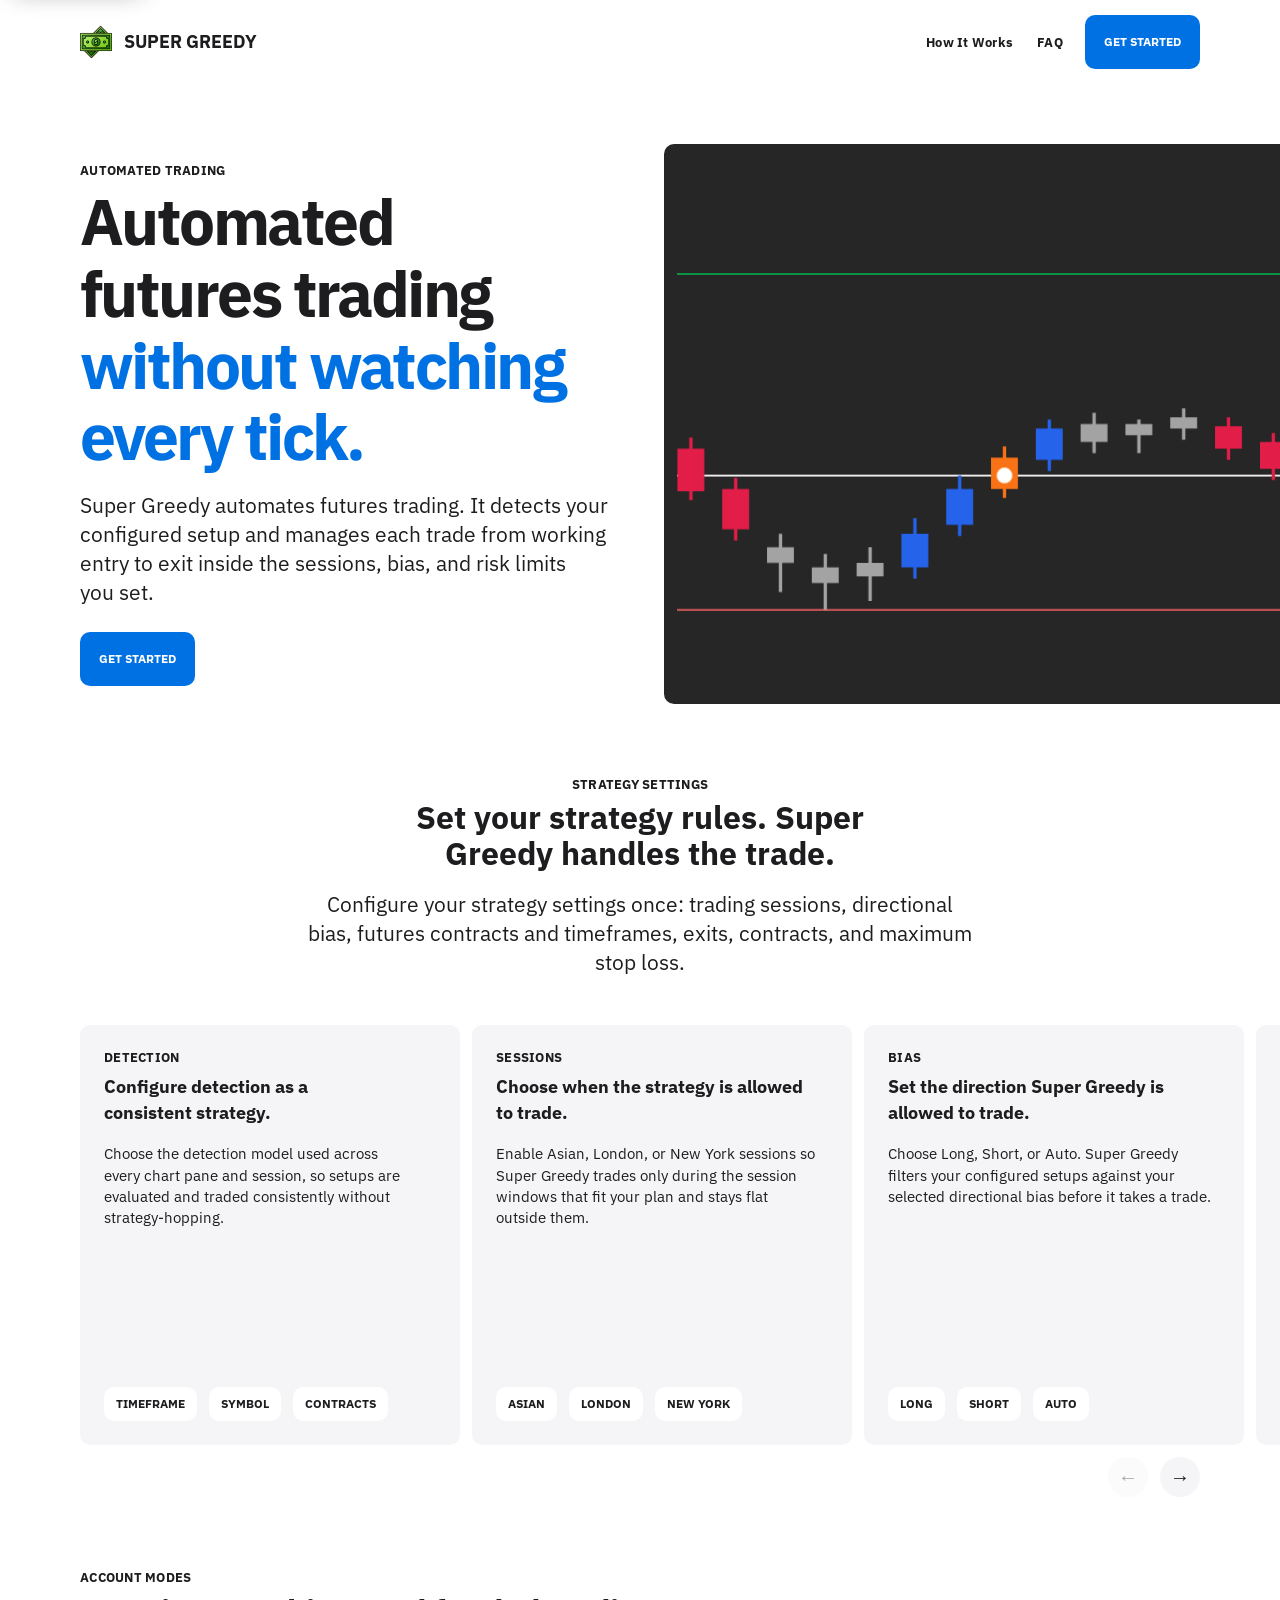
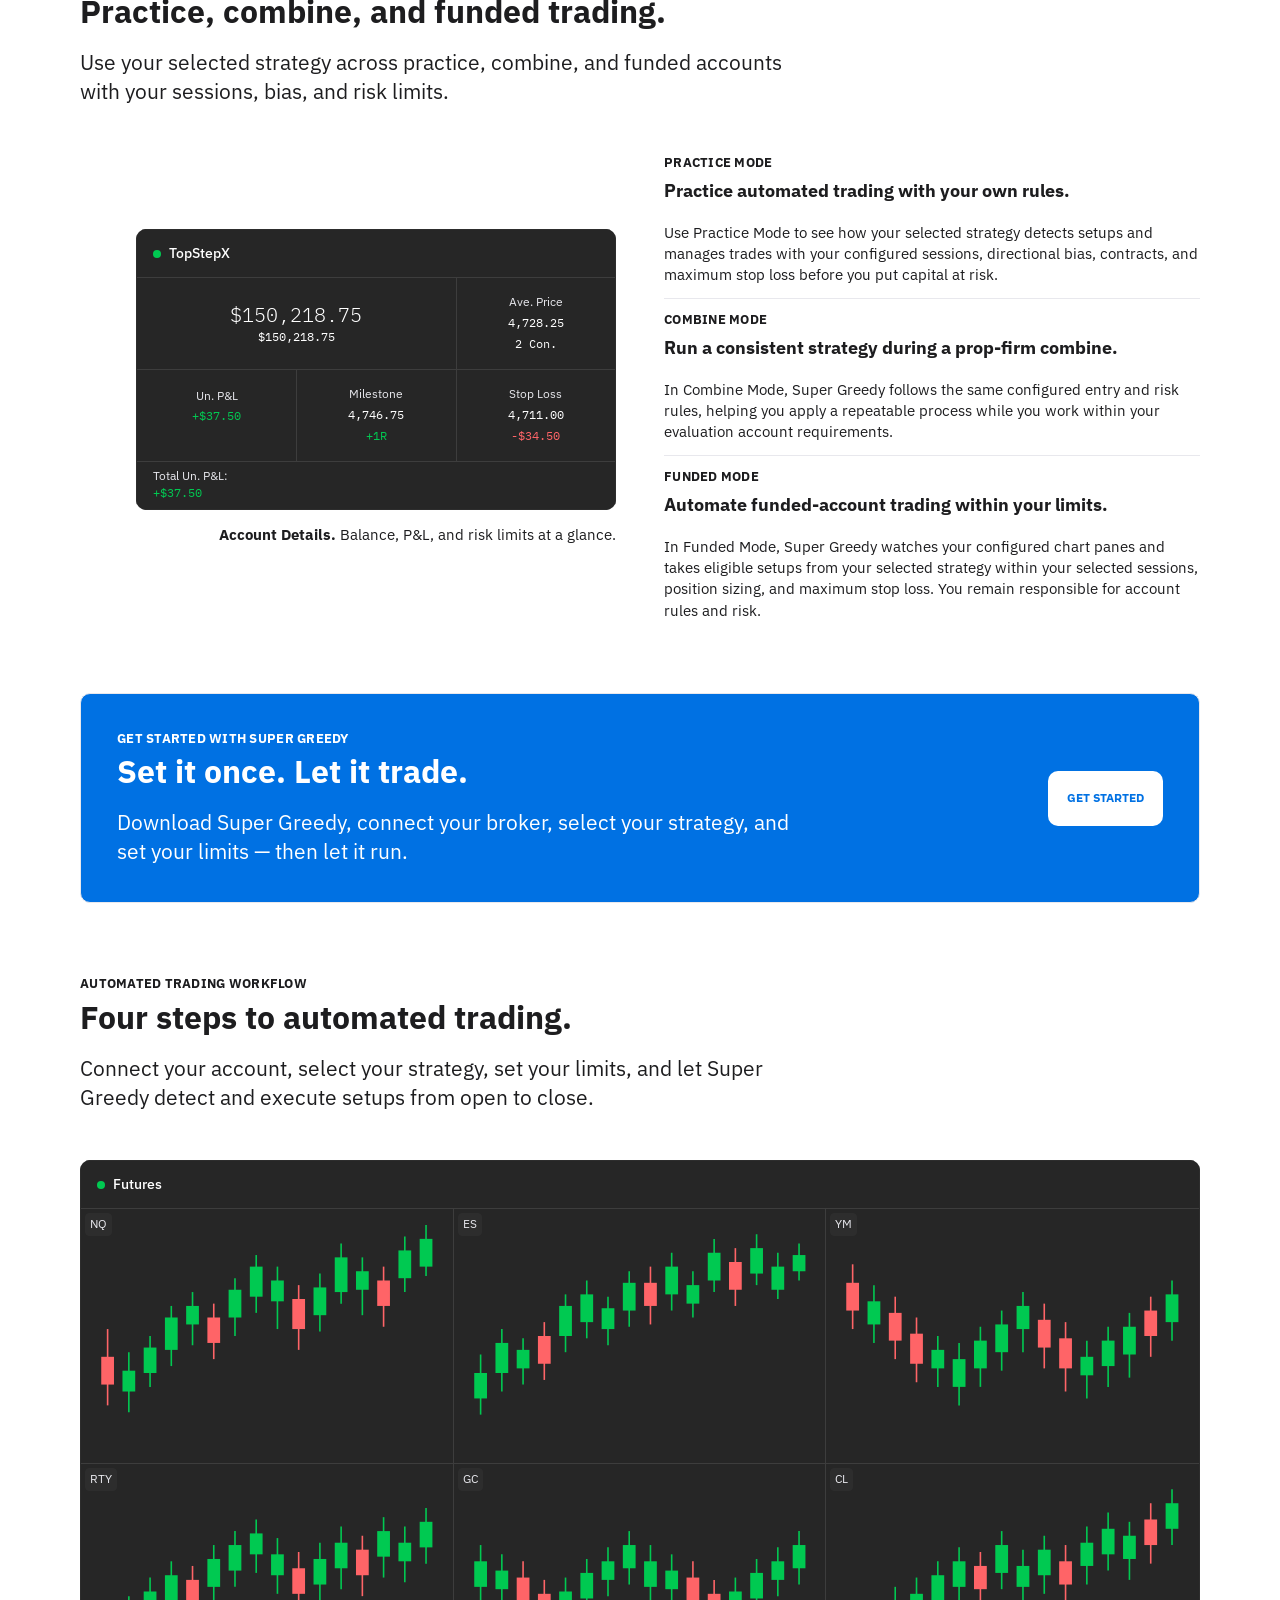
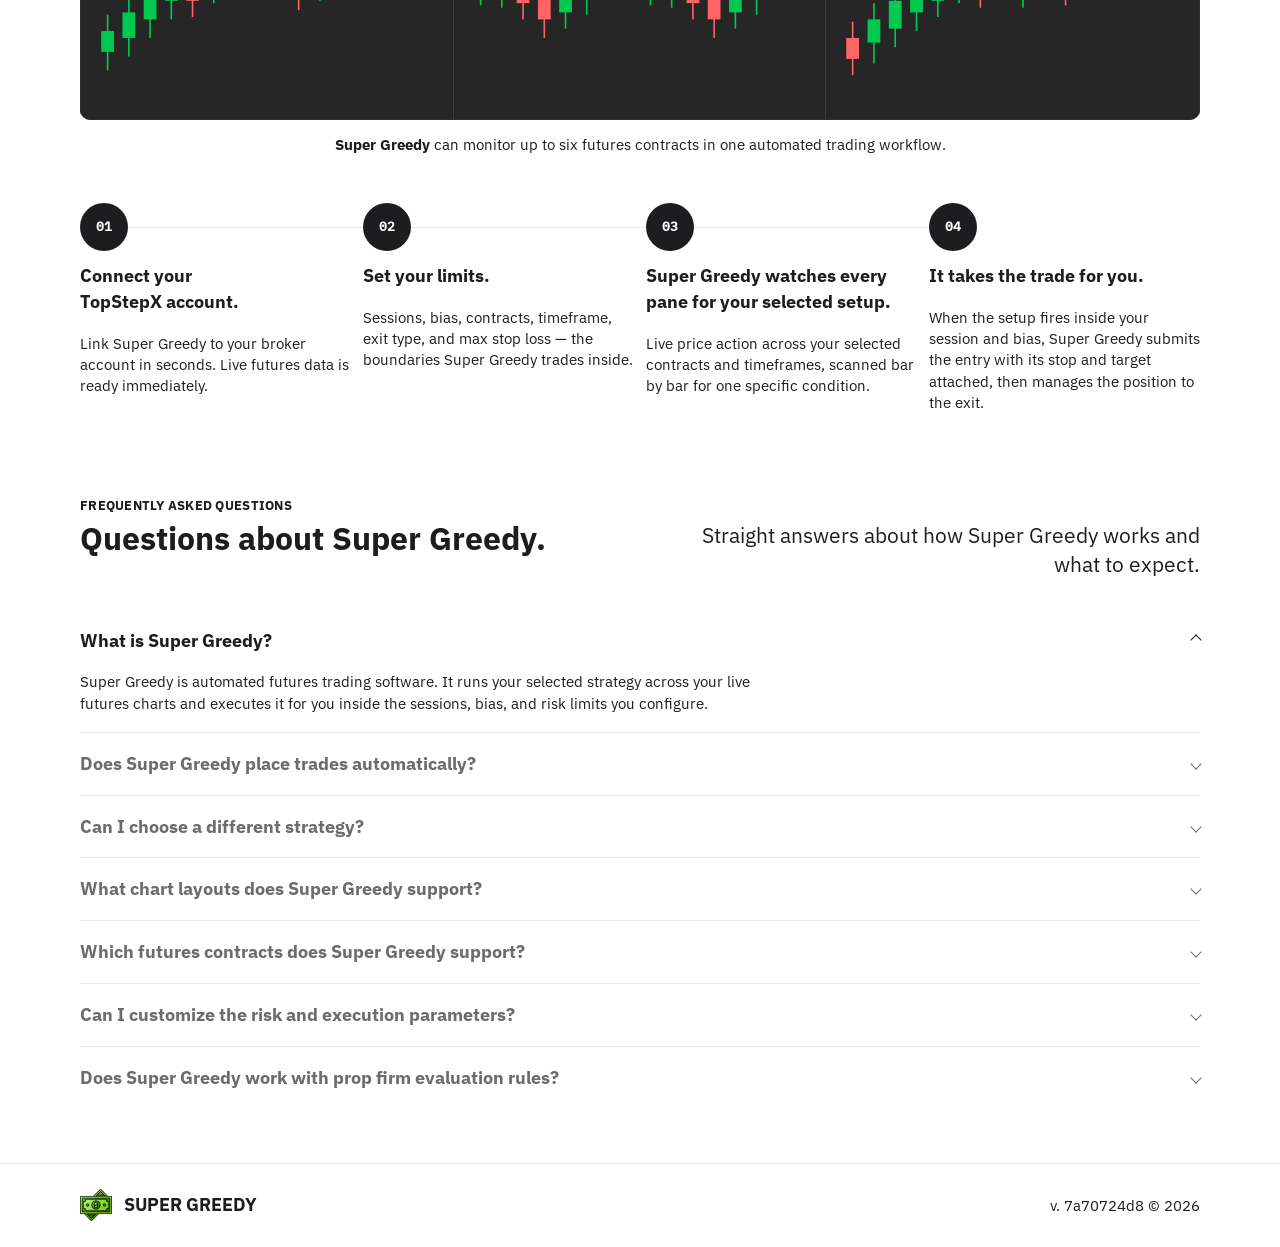
==== commit fdb7d413: "Publish website from bootstrapio/TradingBot-ProjectX@local" ====
--- a/index.html
+++ b/index.html
@@ -1 +1 @@
-<!doctype html><html lang="en"><head><meta charset="UTF-8"/><meta name="viewport" content="width=device-width,initial-scale=1"/><title>Super Greedy | Automated Trading for Futures</title><meta name="description" content="Super Greedy automates futures trading. It detects your configured setup and manages each trade inside the sessions, bias, and risk limits you set."/><meta name="author" content="Super Greedy"/><meta name="application-name" content="Super Greedy"/><meta name="robots" content="index,follow,max-image-preview:large"/><meta name="googlebot" content="index,follow,max-image-preview:large,max-snippet:-1,max-video-preview:-1"/><meta name="bingbot" content="index,follow,max-image-preview:large,max-snippet:-1,max-video-preview:-1"/><meta name="theme-color" content="rgb(29, 29, 31)"/><meta name="referrer" content="strict-origin-when-cross-origin"/><link rel="canonical" href="https://supergreedy.com/"/><link rel="alternate" type="text/plain" href="https://supergreedy.com/llms.txt" title="LLMs"/><link rel="manifest" href="/assets/site.webmanifest?v=ef76dcf3f"/><link rel="icon" type="image/png" href="/assets/icons/supergreedy.png?v=ef76dcf3f" sizes="512x512"/><meta property="og:type" content="website"/><meta property="og:site_name" content="Super Greedy"/><meta property="og:title" content="Super Greedy | Automated Trading for Futures"/><meta property="og:description" content="Automated futures trading. Your selected strategy, managed inside the limits you set."/><meta property="og:url" content="https://supergreedy.com/"/><meta property="og:locale" content="en_US"/><meta property="og:image" content="https://supergreedy.com/assets/images/supergreedy-trading-bot-futures-dashboard-multicontracts-1192.webp?v=ef76dcf3f"/><meta property="og:image:width" content="1192"/><meta property="og:image:height" content="726"/><meta property="og:image:type" content="image/webp"/><meta property="og:image:alt" content="Super Greedy futures trading dashboard showing multiple contracts in one workspace"/><meta name="twitter:image" content="https://supergreedy.com/assets/images/supergreedy-trading-bot-futures-dashboard-multicontracts-1192.webp?v=ef76dcf3f"/><meta name="twitter:image:alt" content="Super Greedy futures trading dashboard showing multiple contracts in one workspace"/><meta name="twitter:card" content="summary_large_image"/><meta name="twitter:title" content="Super Greedy | Automated Trading for Futures"/><meta name="twitter:description" content="Automated futures trading. Your selected strategy, managed inside the limits you set."/><script type="application/ld+json" id="marketing-json-ld-build">{"@context":"https://schema.org","@graph":[{"@type":"WebSite","inLanguage":"en-US","@id":"https://supergreedy.com/#website","name":"Super Greedy","url":"https://supergreedy.com/","description":"Super Greedy is an automated TopStepX trading bot for futures. Your selected strategy is detected and executed inside the limits traders set.","publisher":{"@id":"https://supergreedy.com/#organization"}},{"@type":"Organization","contactType":"customer support","availableLanguage":["en-US"],"@id":"https://supergreedy.com/#organization","name":"Super Greedy","url":"https://supergreedy.com/","description":"Super Greedy builds automated TopStepX trading software for futures traders.","email":"hello@supergreedy.com","contactPoint":[{"@type":"ContactPoint","contactType":"customer support","email":"hello@supergreedy.com","availableLanguage":["en-US"]}],"logo":{"@id":"https://supergreedy.com/#logo-image"}},{"@type":"ImageObject","@id":"https://supergreedy.com/#logo-image","name":"Super Greedy","url":"https://supergreedy.com/assets/media/logo.svg?v=ef76dcf3f","contentUrl":"https://supergreedy.com/assets/media/logo.svg?v=ef76dcf3f","width":512,"height":512,"caption":"Super Greedy app icon","description":"The Super Greedy brand icon."},{"@type":"ImageObject","@id":"https://supergreedy.com/#dashboardTimeframe-image","name":"Super Greedy Futures Trading Dashboard","url":"https://supergreedy.com/assets/images/supergreedy-trading-bot-futures-dashboard-multitimeframe.webp?v=ef76dcf3f","contentUrl":"https://supergreedy.com/assets/images/supergreedy-trading-bot-futures-dashboard-multitimeframe.webp?v=ef76dcf3f","width":1276,"height":768,"caption":"Timeframe. Multiple chart intervals, one contract.","description":"A detailed view of the TopStepX futures trading workflow on a laptop, featuring multiple candlestick charts, trading session controls, and automated trading controls."},{"@type":"ImageObject","@id":"https://supergreedy.com/#dashboardMulticontracts-image","name":"Super Greedy Futures Contracts Dashboard","url":"https://supergreedy.com/assets/images/supergreedy-trading-bot-futures-dashboard-multicontracts-1192.webp?v=ef76dcf3f","contentUrl":"https://supergreedy.com/assets/images/supergreedy-trading-bot-futures-dashboard-multicontracts-1192.webp?v=ef76dcf3f","width":1192,"height":726,"caption":"Futures. Multiple contracts in one workspace.","description":"A detailed view of the TopStepX futures trading workflow on a laptop, featuring multiple candlestick charts, trading session controls, and automated trading controls."},{"@type":"WebPage","@id":"https://supergreedy.com/#webpage","url":"https://supergreedy.com/","name":"Super Greedy | Automated Trading for Futures","description":"Super Greedy automates futures trading. It detects your configured setup and manages each trade inside the sessions, bias, and risk limits you set.","isPartOf":{"@id":"https://supergreedy.com/#website"},"inLanguage":"en-US","primaryImageOfPage":{"@id":"https://supergreedy.com/#dashboardMulticontracts-image"},"speakable":{"@type":"SpeakableSpecification","cssSelector":["#hero-title","#hero-description","#features-title","#features-description","#account-modes-title","#account-modes-description","#how-it-works-title","#how-it-works-description"]},"about":{"@id":"https://supergreedy.com/#software"},"mainEntity":{"@id":"https://supergreedy.com/#software"},"hasPart":[{"@id":"https://supergreedy.com/#feature-controls"},{"@id":"https://supergreedy.com/#trading-modes"},{"@id":"https://supergreedy.com/#howto"},{"@id":"https://supergreedy.com/#faq"}]},{"@type":"SoftwareApplication","@id":"https://supergreedy.com/#software","name":"Super Greedy","description":"Super Greedy is an automated TopStepX futures trading bot. It runs your selected strategy across live futures charts and manages each trade automatically — submitting the entry with its stop loss and take profit — inside the sessions, bias, contract, timeframe, and max stop loss the trader configures.","applicationCategory":"FinanceApplication","applicationSubCategory":"Futures trading automation software","operatingSystem":"macOS, Windows","inLanguage":"en-US","keywords":"TopStepX trading bot, TopStepX automated trading, automated futures trading, futures trading bot, strategy automation, Opening Range Breakout, ORB, ES futures, NQ futures, MES futures, MNQ futures, prop firm trading","url":"https://supergreedy.com/","mainEntityOfPage":{"@id":"https://supergreedy.com/#webpage"},"publisher":{"@id":"https://supergreedy.com/#organization"},"brand":{"@id":"https://supergreedy.com/#organization"},"image":"https://supergreedy.com/assets/images/supergreedy-trading-bot-futures-dashboard-multitimeframe.webp?v=ef76dcf3f","screenshot":["https://supergreedy.com/assets/images/supergreedy-trading-bot-futures-dashboard-multitimeframe.webp?v=ef76dcf3f","https://supergreedy.com/assets/images/supergreedy-trading-bot-futures-dashboard-multicontracts-1192.webp?v=ef76dcf3f"],"audience":{"@type":"Audience","audienceType":"Futures traders; prop firm traders; swing traders"},"featureList":["Configure detection as a consistent strategy.","Choose when the strategy is allowed to trade.","Set the direction Super Greedy is allowed to trade.","Choose the futures contracts and timeframes the strategy watches.","Define exits and maximum loss before every trade."]},{"@type":"ItemList","@id":"https://supergreedy.com/#feature-controls","name":"Set your strategy rules. Super Greedy handles the trade.","description":"Configure your strategy settings once: trading sessions, directional bias, futures contracts and timeframes, exits, contracts, and maximum stop loss.","itemListElement":[{"@type":"ListItem","position":1,"description":"Choose the detection model used across every chart pane and session, so setups are evaluated and traded consistently without strategy-hopping.","name":"Configure detection as a consistent strategy."},{"@type":"ListItem","position":2,"description":"Enable Asian, London, or New York sessions so Super Greedy trades only during the session windows that fit your plan and stays flat outside them.","name":"Choose when the strategy is allowed to trade."},{"@type":"ListItem","position":3,"description":"Choose Long, Short, or Auto. Super Greedy filters your configured setups against your selected directional bias before it takes a trade.","name":"Set the direction Super Greedy is allowed to trade."},{"@type":"ListItem","position":4,"description":"Configure futures contracts and timeframes you follow. Each selected chart pane stays synced to live futures data and can trade.","name":"Choose the futures contracts and timeframes the strategy watches."},{"@type":"ListItem","position":5,"description":"Set exit type, contracts, timeframe, and maximum stop loss in advance. Super Greedy submits the protective bracket with the order instead of adding it afterward.","name":"Define exits and maximum loss before every trade."}]},{"@type":"ItemList","@id":"https://supergreedy.com/#trading-modes","name":"Practice, combine, and funded trading.","description":"Use your selected strategy across practice, combine, and funded accounts with your sessions, bias, and risk limits.","itemListElement":[{"@type":"ListItem","position":1,"name":"Practice automated trading with your own rules.","description":"Use Practice Mode to see how your selected strategy detects setups and manages trades with your configured sessions, directional bias, contracts, and maximum stop loss before you put capital at risk."},{"@type":"ListItem","position":2,"name":"Run a consistent strategy during a prop-firm combine.","description":"In Combine Mode, Super Greedy follows the same configured entry and risk rules, helping you apply a repeatable process while you work within your evaluation account requirements."},{"@type":"ListItem","position":3,"name":"Automate funded-account trading within your limits.","description":"In Funded Mode, Super Greedy watches your configured chart panes and takes eligible setups from your selected strategy within your selected sessions, position sizing, and maximum stop loss. You remain responsible for account rules and risk."}]},{"@type":"HowTo","@id":"https://supergreedy.com/#howto","name":"Four steps to automated trading.","description":"Connect your account, select your strategy, set your limits, and let Super Greedy detect and execute setups from open to close.","step":[{"@type":"HowToStep","position":1,"name":"Connect your TopStepX account.","text":"Link Super Greedy to your broker account in seconds. Live futures data is ready immediately."},{"@type":"HowToStep","position":2,"name":"Set your limits.","text":"Sessions, bias, contracts, timeframe, exit type, and max stop loss — the boundaries Super Greedy trades inside."},{"@type":"HowToStep","position":3,"name":"Super Greedy watches every pane for your selected setup.","text":"Live price action across your selected contracts and timeframes, scanned bar by bar for one specific condition."},{"@type":"HowToStep","position":4,"name":"It takes the trade for you.","text":"When the setup fires inside your session and bias, Super Greedy submits the entry with its stop and target attached, then manages the position to the exit."}]},{"@type":"FAQPage","@id":"https://supergreedy.com/#faq","url":"https://supergreedy.com/#faq","name":"Questions about Super Greedy.","description":"Straight answers about how Super Greedy works and what to expect.","isPartOf":{"@id":"https://supergreedy.com/#webpage"},"mainEntity":[{"@type":"Question","name":"What is Super Greedy?","acceptedAnswer":{"@type":"Answer","text":"Super Greedy is automated futures trading software. It runs your selected strategy across your live futures charts and executes it for you inside the sessions, bias, and risk limits you configure."}},{"@type":"Question","name":"Does Super Greedy place trades automatically?","acceptedAnswer":{"@type":"Answer","text":"Yes. When your selected setup appears inside your configured session and bias, Super Greedy submits the entry with its stop loss and take profit attached, and manages the position through to the exit. You set the limits; it does the execution."}},{"@type":"Question","name":"Can I choose a different strategy?","acceptedAnswer":{"@type":"Answer","text":"Yes. You can select the strategy that fits your trading plan, then configure its sessions, bias, futures contracts, timeframes, and risk limits."}},{"@type":"Question","name":"What chart layouts does Super Greedy support?","acceptedAnswer":{"@type":"Answer","text":"Super Greedy supports multi-timeframe futures layouts. Each pane can use the intervals and futures symbols you configure in the Strategy card, and each pane can trade."}},{"@type":"Question","name":"Which futures contracts does Super Greedy support?","acceptedAnswer":{"@type":"Answer","text":"Super Greedy currently supports futures. Available contracts include ES, NQ, MES, and MNQ, depending on your TopStepX account."}},{"@type":"Question","name":"Can I customize the risk and execution parameters?","acceptedAnswer":{"@type":"Answer","text":"Yes — strategy, contracts, timeframe, exit type, and max stop loss. Super Greedy applies the rules you configure consistently across your selected charts and sessions."}},{"@type":"Question","name":"Does Super Greedy work with prop firm evaluation rules?","acceptedAnswer":{"@type":"Answer","text":"Yes. Super Greedy works with TopStepX practice, evaluation, and funded accounts. Position sizing and max stop loss help you stay inside prop firm evaluation requirements."}}]}]}</script><link rel="preload" as="style" href="/assets/ibm-plex-fonts.css?v=ef76dcf3f" onload='this.onload=null,this.rel="stylesheet"'/><noscript><link rel="stylesheet" href="/assets/ibm-plex-fonts.css?v=ef76dcf3f"/></noscript><link rel="preload" as="style" href="/assets/website.css?v=ef76dcf3f" onload='this.onload=null,this.rel="stylesheet"'/><noscript><link rel="stylesheet" href="/assets/website.css?v=ef76dcf3f"/></noscript><script data-marketing-runtime="media-animations">(()=>{document.documentElement.classList.add("marketingMediaAnimationsEnabled");const e=new Map,t=e=>{const t=String(e).trim().match(/^(-?[\d.]+)(ms|s)$/);if(!t)return 0;const n=Number(t[1]);return Number.isFinite(n)?n*("s"===t[2]?1e3:1):0},n=e=>e&&"function"==typeof e.getAnimations?e.getAnimations({subtree:!0}):[],a=e=>{const t=e.effect?.getComputedTiming?.(),n=Number(t?.endTime);return Number.isFinite(n)?n:Number.POSITIVE_INFINITY},i=(e,i)=>{if(!i||"function"!=typeof e.getAnimations||"function"!=typeof i.getAnimations)return null;const r=[...i.querySelectorAll(".marketingListItem[data-stepper-step]")];if(!r.length)return null;let o=new Map,s=[],c=0,u=0,l=0,m=null,d=1,p="inactive",f=null,g=0;const h=(e=f)=>{const t=r.indexOf(e);r.forEach((n,a)=>{const i=o.get(n),r=Number.isFinite(i)&&u<i,s=e&&a>t;e&&n===e?n.dataset.stepperPlayback="hovered":r||s?n.dataset.stepperPlayback="muted":delete n.dataset.stepperPlayback})},b=(e,t=null)=>{e?i.dataset.stepperPlayback=e:delete i.dataset.stepperPlayback,h(t||f)},w=()=>{s.forEach(e=>e.pause())},v=e=>{s.forEach(t=>{t.currentTime=e})},y=e=>{if(!l)return void(l=e);const t=Math.max(0,e-l);if(l=e,"auto"===p)u=Math.min(c,u+t);else{if("seeking"!==p||null==m)return;u+=t*d;(d>0?u>=m:u<=m)&&(u=m,p="paused",b(null,f))}v(u),h()},M=e=>{g=0,y(e),"auto"===p&&u>=c&&(p="paused"),"auto"!==p&&"seeking"!==p||(g=window.requestAnimationFrame(M))},E=()=>{g||(g=window.requestAnimationFrame(M))},L=e=>{if(f=e,"inactive"===p)return;const t=o.get(e);if(!Number.isFinite(t))return;const n=performance.now();y(n),m=Math.min(c,Math.max(0,t));const a=m-u;if(Math.abs(a)<1)return p="paused",b(null,e),w(),v(m),void(u=m);d=a>0?1:-1,p="seeking",b(d<0?"reverse":null,e),l=n,E()},S=()=>{if(f=null,b(null),"inactive"===p)return;const e=performance.now();y(e),m=null,p="auto",l=e,E()};return r.forEach(e=>{e.addEventListener("pointerenter",()=>L(e)),e.addEventListener("pointerleave",S),e.addEventListener("focusin",()=>L(e)),e.addEventListener("focusout",t=>{e.contains(t.relatedTarget)||S()})}),{activate(){(()=>{const u=r.map(e=>{const n=window.getComputedStyle(e);return{item:e,start:t(n.animationDelay),duration:t(n.animationDuration)}}),l=[...new Set([...n(e),...n(i)])];s=l;const m=l.map(a).filter(Number.isFinite),d=new Map(r.map(t=>{const i=t.dataset.stepperStep,r=i?[...e.querySelectorAll(`[data-chart-step="${i}"]`)]:[],o=[...new Set(r.flatMap(n))].map(a).filter(Number.isFinite);return[i,o.length?Math.max(...o):0]}));c=Math.max(c,...m,...u.map(({start:e,duration:t})=>e+t),0),o=new Map(u.map(({item:e,start:t,duration:n})=>[e,Math.min(c,Math.max(t+n,d.get(e.dataset.stepperStep)||0))])),h()})(),b(null),p="auto",u=0,l=performance.now(),w(),v(0),E(),f&&L(f)}}},r=t=>{t.dataset.mediaAnimationState="in-frame",t.closest(".sectionLayout")?.classList.add("sectionLayout--media-in-frame"),e.get(t)?.activate()},o=()=>{const t=[...document.querySelectorAll(".marketingShowcaseFrame")];if(!t.length)return;if(t.forEach(t=>{const n=t.closest(".sectionLayout")?.querySelector('.marketingList--stepper[data-stepper-animation="chart"]'),a=i(t,n);a&&e.set(t,a)}),"function"!=typeof window.IntersectionObserver)return void t.forEach(r);const n=new Map,a=new window.IntersectionObserver(e=>((e,t)=>{for(const a of e){if(!a.isIntersecting||a.intersectionRatio<1)continue;const e=n.get(a.target)??a.target;r(e),t.unobserve(a.target)}})(e,a),{threshold:[1]});t.forEach(e=>{const t=e.closest(".sectionMedia--bleed")?.closest(".sectionLayout")??e;n.set(t,e),a.observe(t)})};"loading"===document.readyState?document.addEventListener("DOMContentLoaded",o,{once:!0}):o()})()</script><script src="/assets/component-carousel.js?v=ef76dcf3f" defer="defer"></script><script>!function(){var e=function(){var e=document.head;if(e&&!e.querySelector('[data-marketing-gtm-target="head"]')){var t=document.createElement("script");t.dataset.marketingGtmTarget="head",t.text="(function(w,d,s,l,i){w[l]=w[l]||[];w[l].push({'gtm.start':new Date().getTime(),event:'gtm.js'});var f=d.getElementsByTagName(s)[0],j=d.createElement(s),dl=l!='dataLayer'?'&l='+l:'';j.async=true;j.src='https://www.googletagmanager.com/gtm.js?id='+i+dl;f.parentNode.insertBefore(j,f);})(window,document,'script','dataLayer','GTM-PTG5FV86');",e.appendChild(t)}},t=function(){window.removeEventListener("pointerdown",t),window.removeEventListener("keydown",t),"function"!=typeof window.requestIdleCallback?window.setTimeout(e,0):window.requestIdleCallback(e)};window.addEventListener("pointerdown",t,{once:!0,passive:!0}),window.addEventListener("keydown",t,{once:!0,passive:!0})}()</script></head><body id="top"><noscript><iframe src="https://www.googletagmanager.com/ns.html?id=GTM-PTG5FV86" height="0" width="0" style="display:none;visibility:hidden"></iframe></noscript><a class="skipLink" href="#main-content">Skip to content</a><header><span class="marketingNavScrollSentinel" data-marketing-nav-sentinel aria-hidden="true"></span><nav class="marketingNav" aria-label="Primary site navigation"><div class="marketingNavInner"><a class="marketingBrandRow" href="/" aria-label="Super Greedy home"><img class="marketingIcon" src="/assets/media/logo.svg?v=ef76dcf3f" alt="" aria-hidden="true" width="32" height="32"/> <span class="brand marketingBrand">Super Greedy</span></a><div class="marketingNavRight"><ul class="marketingNavLinks" aria-label="Explore Super Greedy"><li><a class="marketingNavLink" href="/#how-it-works">How It Works</a></li><li><a class="marketingNavLink" href="/#faq">FAQ</a></li></ul><div class="marketingNavActions"><a class="primaryAction" href="/#download-cta" aria-label="Get started with Super Greedy"><span>Get Started</span></a></div></div></div></nav></header><script src="/assets/navigation.js?v=ef76dcf3f" defer="defer"></script><main id="main-content" class="marketingShell"><section class="marketingSection" id="hero" data-layout="half" aria-labelledby="hero-title" aria-describedby="hero-description"><div class="sectionLayout layout--half"><div class="sectionContent" data-section-slot="content"><header class="sectionIntro header-hero" data-section-slot="header"><span class="fieldLabel">Automated Trading</span><h1 id="hero-title" class="typography-title">Automated futures trading <strong>without watching every tick.</strong></h1><p id="hero-description" class="typography-lead">Super Greedy automates futures trading. It detects your configured setup and manages each trade from working entry to exit inside the sessions, bias, and risk limits you set.</p><div class="sectionActions sectionHeaderActions" data-section-element="button"><a class="primaryAction" href="/#download-cta" aria-label="Get started with Super Greedy"><span>Get Started</span></a></div></header></div><figure class="marketingShowcase sectionMedia sectionMedia--bleed" data-section-slot="media"><div class="marketingShowcaseFrame"><svg viewBox="0 0 500 250" xmlns="http://www.w3.org/2000/svg" class="chartIllustrationSvg" role="img" aria-label="Trend detection chart showing entry, take-profit, and stop-loss levels." focusable="false"><rect class="chartIllustrationBackground" width="500" height="250"/><g class="chartLevel" style="--d:var(--marketing-trend-level-delay)"><g class="chartIllustrationLineReveal"><line class="chartIllustrationTakeProfitLine chartIllustrationLine" x1="6" y1="58" x2="438" y2="58" stroke-width="0.75"/><line class="chartIllustrationEntryLine chartIllustrationLine" x1="6" y1="148" x2="438" y2="148" stroke-width="0.75"/><line class="chartIllustrationStopLossLine chartIllustrationLine" x1="6" y1="208" x2="438" y2="208" stroke-width="0.75"/></g><g class="chartIllustrationLineBadge"><rect class="chartIllustrationTakeProfitPlate" x="440" y="51" width="52" height="14" rx="3" opacity="0.9"/><text class="chartIllustrationTakeProfitText" x="490" y="61" text-anchor="end">TAKE PROFIT</text></g><g class="chartIllustrationLineBadge"><rect class="chartIllustrationEntryPlate" x="440" y="141" width="52" height="14" rx="3" opacity="0.9"/><text class="chartIllustrationEntryText" x="490" y="151" text-anchor="end">ENTRY</text></g><g class="chartIllustrationLineBadge"><rect class="chartIllustrationStopLossPlate" x="440" y="201" width="52" height="14" rx="3" opacity="0.9"/><text class="chartIllustrationStopLossText" x="490" y="211" text-anchor="end">STOP LOSS</text></g></g><g class="chartBar chartBar--down" style="--d:0s"><line x1="12" y1="131" x2="12" y2="159" stroke-width="1.5"/><rect x="6" y="136" width="12" height="19"/></g><g class="chartBar chartBar--down" style="--d:var(--marketing-chart-bar-stagger)"><line x1="32" y1="149" x2="32" y2="177" stroke-width="1.5"/><rect x="26" y="154" width="12" height="18"/></g><g class="chartBar chartBar--neutral" style="--d:calc(var(--marketing-chart-bar-stagger) * 2)"><line x1="52" y1="174" x2="52" y2="200" stroke-width="1.5"/><rect x="46" y="180" width="12" height="7"/></g><g class="chartBar chartBar--neutral" style="--d:calc(var(--marketing-chart-bar-stagger) * 3)"><line x1="72" y1="183" x2="72" y2="208" stroke-width="1.5"/><rect x="66" y="189" width="12" height="7"/></g><g class="chartBar chartBar--neutral" style="--d:calc(var(--marketing-chart-bar-stagger) * 4)"><line x1="92" y1="180" x2="92" y2="204" stroke-width="1.5"/><rect x="86" y="187" width="12" height="6"/></g><g class="chartBar chartBar--long" style="--d:calc(var(--marketing-chart-bar-stagger) * 5)"><line x1="112" y1="167" x2="112" y2="194" stroke-width="1.5"/><rect x="106" y="174" width="12" height="15"/></g><g class="chartBar chartBar--long" style="--d:calc(var(--marketing-chart-bar-stagger) * 6)"><line x1="132" y1="148" x2="132" y2="175" stroke-width="1.5"/><rect x="126" y="154" width="12" height="16"/></g><g class="chartBar chartBar--open" style="--d:calc(var(--marketing-chart-bar-stagger) * 7)"><line x1="152" y1="135" x2="152" y2="158" stroke-width="1.5"/><rect x="146" y="140" width="12" height="14"/></g><g class="chartBar chartBar--long" style="--d:calc(var(--marketing-chart-bar-stagger) * 8)"><line x1="172" y1="123" x2="172" y2="146" stroke-width="1.5"/><rect x="166" y="127" width="12" height="14"/></g><g class="chartBar chartBar--neutral" style="--d:calc(var(--marketing-chart-bar-stagger) * 9)"><line x1="192" y1="120" x2="192" y2="138" stroke-width="1.5"/><rect x="186" y="125" width="12" height="8"/></g><g class="chartBar chartBar--neutral" style="--d:calc(var(--marketing-chart-bar-stagger) * 10)"><line x1="212" y1="123" x2="212" y2="138" stroke-width="1.5"/><rect x="206" y="125" width="12" height="5"/></g><g class="chartBar chartBar--neutral" style="--d:calc(var(--marketing-chart-bar-stagger) * 11)"><line x1="232" y1="118" x2="232" y2="132" stroke-width="1.5"/><rect x="226" y="122" width="12" height="5"/></g><g class="chartBar chartBar--down" style="--d:calc(var(--marketing-chart-bar-stagger) * 12)"><line x1="252" y1="122" x2="252" y2="141" stroke-width="1.5"/><rect x="246" y="126" width="12" height="10"/></g><g class="chartBar chartBar--down" style="--d:calc(var(--marketing-chart-bar-stagger) * 13)"><line x1="272" y1="129" x2="272" y2="150" stroke-width="1.5"/><rect x="266" y="133" width="12" height="12"/></g><g class="chartBar chartBar--down" style="--d:calc(var(--marketing-chart-bar-stagger) * 14)"><line x1="292" y1="134" x2="292" y2="151" stroke-width="1.5"/><rect x="286" y="138" width="12" height="5"/></g><g class="chartBar chartBar--down" style="--d:calc(var(--marketing-chart-bar-stagger) * 15)"><line x1="312" y1="133" x2="312" y2="153" stroke-width="1.5"/><rect x="306" y="139" width="12" height="8"/></g><g class="chartBar chartBar--long" style="--d:calc(var(--marketing-chart-bar-stagger) * 16)"><line x1="332" y1="129" x2="332" y2="150" stroke-width="1.5"/><rect x="326" y="133" width="12" height="13"/></g><g class="chartBar chartBar--long" style="--d:calc(var(--marketing-chart-bar-stagger) * 17)"><line x1="352" y1="115" x2="352" y2="138" stroke-width="1.5"/><rect x="346" y="119" width="12" height="15"/></g><g class="chartBar chartBar--long" style="--d:calc(var(--marketing-chart-bar-stagger) * 18)"><line x1="372" y1="101" x2="372" y2="124" stroke-width="1.5"/><rect x="366" y="105" width="12" height="14"/></g><g class="chartBar chartBar--long" style="--d:calc(var(--marketing-chart-bar-stagger) * 19)"><line x1="392" y1="88" x2="392" y2="112" stroke-width="1.5"/><rect x="386" y="92" width="12" height="14"/></g><g class="chartBar chartPostEntryTargetBar" style="--d:calc(var(--marketing-chart-bar-stagger) * 20)"><line x1="412" y1="58" x2="412" y2="89" stroke-width="1.5"/><rect x="406" y="66" width="12" height="19"/></g><g class="chartBar chartBar--long" style="--d:calc(var(--marketing-chart-bar-stagger) * 21)"><line x1="432" y1="47" x2="432" y2="73" stroke-width="1.5"/><rect x="426" y="52" width="12" height="17"/></g><circle class="chartDotRing chartIllustrationEntryDot" cx="152" cy="148" r="3.5" fill="none" stroke-width="1.5" vector-effect="non-scaling-stroke" style="--d:var(--marketing-trend-entry-dot-delay)"/><circle class="chartDot chartIllustrationEntryDot" cx="152" cy="148" r="3.5" style="--d:var(--marketing-trend-entry-dot-delay)"/><circle class="chartDotRing chartIllustrationTakeProfitDot" cx="412" cy="58" r="3.5" fill="none" stroke-width="1.5" vector-effect="non-scaling-stroke" style="--d:var(--marketing-trend-take-profit-dot-delay)"/><circle class="chartDot chartIllustrationTakeProfitDot" cx="412" cy="58" r="3.5" style="--d:var(--marketing-trend-take-profit-dot-delay)"/></svg></div></figure></div></section><section class="marketingSection" id="features" data-layout="full" aria-labelledby="features-title" aria-describedby="features-description"><div class="sectionLayout layout--full"><div class="sectionContent" data-section-slot="content"><header class="sectionIntro header-center" data-section-slot="header"><span class="fieldLabel">Strategy Settings</span><h2 id="features-title" class="typography-title">Set your strategy rules. Super Greedy handles the trade.</h2><p id="features-description" class="typography-lead">Configure your strategy settings once: trading sessions, directional bias, futures contracts and timeframes, exits, contracts, and maximum stop loss.</p></header><div class="imageWorkflowCarousel" data-carousel role="region" aria-roledescription="carousel" aria-label="Set your strategy rules. Super Greedy handles the trade."><ul id="features-carousel" class="imageWorkflowGrid" aria-labelledby="features-title"><li class="featureCard" aria-labelledby="feature-detection-title" aria-describedby="feature-detection-paragraph"><span class="fieldLabel">Detection</span><h3 id="feature-detection-title" class="typography-title">Configure detection as a consistent strategy.</h3><p id="feature-detection-paragraph" class="typography-paragraph">Choose the detection model used across every chart pane and session, so setups are evaluated and traded consistently without strategy-hopping.</p><ul class="marketingBadgeRow" data-section-element="badge" aria-label="Detection strategy settings"><li><span class="marketingBadge">Timeframe</span></li><li><span class="marketingBadge">Symbol</span></li><li><span class="marketingBadge">Contracts</span></li></ul></li><li class="featureCard" aria-labelledby="feature-sessions-title" aria-describedby="feature-sessions-paragraph"><span class="fieldLabel">Sessions</span><h3 id="feature-sessions-title" class="typography-title">Choose when the strategy is allowed to trade.</h3><p id="feature-sessions-paragraph" class="typography-paragraph">Enable Asian, London, or New York sessions so Super Greedy trades only during the session windows that fit your plan and stays flat outside them.</p><ul class="marketingBadgeRow" data-section-element="badge" aria-label="Selected trading sessions"><li><span class="marketingBadge">Asian</span></li><li><span class="marketingBadge">London</span></li><li><span class="marketingBadge">New York</span></li></ul></li><li class="featureCard" aria-labelledby="feature-bias-title" aria-describedby="feature-bias-paragraph"><span class="fieldLabel">Bias</span><h3 id="feature-bias-title" class="typography-title">Set the direction Super Greedy is allowed to trade.</h3><p id="feature-bias-paragraph" class="typography-paragraph">Choose Long, Short, or Auto. Super Greedy filters your configured setups against your selected directional bias before it takes a trade.</p><ul class="marketingBadgeRow" data-section-element="badge" aria-label="Available directional bias settings"><li><span class="marketingBadge">Long</span></li><li><span class="marketingBadge">Short</span></li><li><span class="marketingBadge">Auto</span></li></ul></li><li class="featureCard" aria-labelledby="feature-charts-title" aria-describedby="feature-charts-paragraph"><span class="fieldLabel">Futures</span><h3 id="feature-charts-title" class="typography-title">Choose the futures contracts and timeframes the strategy watches.</h3><p id="feature-charts-paragraph" class="typography-paragraph">Configure futures contracts and timeframes you follow. Each selected chart pane stays synced to live futures data and can trade.</p><ul class="marketingBadgeRow" data-section-element="badge" aria-label="Futures trading settings"><li><span class="marketingBadge">Futures</span></li></ul></li><li class="featureCard" aria-labelledby="feature-risk-title" aria-describedby="feature-risk-paragraph"><span class="fieldLabel">Risk</span><h3 id="feature-risk-title" class="typography-title">Define exits and maximum loss before every trade.</h3><p id="feature-risk-paragraph" class="typography-paragraph">Set exit type, contracts, timeframe, and maximum stop loss in advance. Super Greedy submits the protective bracket with the order instead of adding it afterward.</p><ul class="marketingBadgeRow" data-section-element="badge" aria-label="Risk and execution settings"><li><span class="marketingBadge">Daily P&amp;L</span></li><li><span class="marketingBadge">Max Stop Loss</span></li></ul></li></ul><div class="imageWorkflowControls" role="group" aria-label="Carousel controls"><button class="imageWorkflowControl" type="button" data-carousel-action="previous" aria-controls="features-carousel" aria-label="Previous card">←</button> <button class="imageWorkflowControl" type="button" data-carousel-action="next" aria-controls="features-carousel" aria-label="Next card">→</button></div></div></div></div></section><section class="marketingSection" id="account-modes" data-layout="half" aria-labelledby="account-modes-title" aria-describedby="account-modes-description"><div class="sectionLayout layout--half layout--reversed sectionLayout--header-full"><div class="sectionContent" data-section-slot="content"><header class="sectionIntro header-left" data-section-slot="header"><span class="fieldLabel">Account Modes</span><h2 id="account-modes-title" class="typography-title">Practice, combine, and funded trading.</h2><p id="account-modes-description" class="typography-lead">Use your selected strategy across practice, combine, and funded accounts with your sessions, bias, and risk limits.</p></header><div class="sectionContentBody"><div class="listExample"><ul class="marketingList marketingList--vertical" aria-labelledby="account-modes-title"><li class="marketingListItem" aria-labelledby="use-case-practice-title" aria-describedby="use-case-practice-paragraph"><div class="itemContent"><span class="fieldLabel">Practice Mode</span><h3 id="use-case-practice-title" class="typography-title">Practice automated trading with your own rules.</h3><p id="use-case-practice-paragraph" class="typography-paragraph">Use Practice Mode to see how your selected strategy detects setups and manages trades with your configured sessions, directional bias, contracts, and maximum stop loss before you put capital at risk.</p></div></li><li class="marketingListItem" aria-labelledby="use-case-combine-title" aria-describedby="use-case-combine-paragraph"><div class="itemContent"><span class="fieldLabel">Combine Mode</span><h3 id="use-case-combine-title" class="typography-title">Run a consistent strategy during a prop-firm combine.</h3><p id="use-case-combine-paragraph" class="typography-paragraph">In Combine Mode, Super Greedy follows the same configured entry and risk rules, helping you apply a repeatable process while you work within your evaluation account requirements.</p></div></li><li class="marketingListItem" aria-labelledby="use-case-funded-title" aria-describedby="use-case-funded-paragraph"><div class="itemContent"><span class="fieldLabel">Funded Mode</span><h3 id="use-case-funded-title" class="typography-title">Automate funded-account trading within your limits.</h3><p id="use-case-funded-paragraph" class="typography-paragraph">In Funded Mode, Super Greedy watches your configured chart panes and takes eligible setups from your selected strategy within your selected sessions, position sizing, and maximum stop loss. You remain responsible for account rules and risk.</p></div></li></ul></div></div></div><figure class="marketingShowcase sectionMedia" data-section-slot="media"><div class="marketingShowcaseFrame"><div class="platformPreviewCard flex flex-col overflow-hidden" role="img" aria-label="Illustrative TopStepX Platform card showing animated sample daily account balance, unrealized profit and loss, average price, milestone, stop loss, and total unrealized profit and loss."><div class="platformPreviewHeader platformPreviewDivider flex h-12 min-h-0 shrink-0 flex-row items-center overflow-hidden border-b px-4"><div class="platformPreviewBrand flex items-center gap-2"><span class="platformPreviewStatePositive h-2 w-2 shrink-0 rounded-full" aria-hidden="true"></span><span>TopStepX</span></div></div><div class="platformPreviewGrid grid min-h-0 w-full flex-1 grid-cols-3 grid-rows-2 gap-0" aria-hidden="true"><div class="col-span-2 flex h-full min-h-0 flex-col items-center justify-center gap-1 p-4 text-center"><span class="gbMktValueTicker platformPreviewBalance font-mono"><span>$150,218.75</span><span>$150,236.25</span><span>$150,204.50</span><span>$150,218.75</span></span><span class="platformPreviewSecondaryValue font-mono">$150,218.75</span></div><div class="platformPreviewDivider flex h-full min-h-0 flex-col items-center justify-center gap-1 border-l p-4 text-center"><span class="platformPreviewMuted">Ave. Price</span><span class="font-mono">4,728.25</span><span class="font-mono">2 Con.</span></div><div class="platformPreviewDivider flex h-full min-h-0 flex-col items-center justify-center gap-1 border-t p-4 text-center"><span class="platformPreviewMuted">Un. P&amp;L</span><span class="platformPreviewStatePositive gbMktValueTicker font-mono"><span>+$37.50</span><span>+$55.00</span><span>+$23.25</span><span>+$37.50</span></span><span class="font-mono">&nbsp;</span></div><div class="platformPreviewDivider flex h-full min-h-0 flex-col items-center justify-center gap-1 border-l border-t p-4 text-center"><span class="platformPreviewMuted">Milestone</span><span class="font-mono">4,746.75</span><span class="platformPreviewStatePositive font-mono">+1R</span></div><div class="platformPreviewDivider flex h-full min-h-0 flex-col items-center justify-center gap-1 border-l border-t p-4 text-center"><span class="platformPreviewMuted">Stop Loss</span><span class="font-mono">4,711.00</span><span class="platformPreviewStateNegative font-mono">-$34.50</span></div></div><div class="platformPreviewFooter platformPreviewDivider flex h-12 min-h-0 shrink-0 items-center overflow-hidden border-t px-4"><div class="platformPreviewFooterMetric flex h-full min-h-0 flex-col justify-center"><span class="platformPreviewMuted">Total Un. P&amp;L:</span><span class="platformPreviewStatePositive font-mono">+$37.50</span></div></div></div></div><figcaption class="figureCaption"><strong>Account Details.</strong> Balance, P&amp;L, and risk limits at a glance.</figcaption></figure></div></section><section class="marketingSection" id="download-cta" data-layout="full" aria-labelledby="download-cta-title" aria-describedby="download-cta-description"><div class="sectionLayout layout--full"><div class="sectionContent" data-section-slot="content"><article class="ctaPanel"><header class="sectionIntro header-left" data-section-slot="header"><span class="fieldLabel">Get Started with Super Greedy</span><h2 id="download-cta-title" class="typography-title">Set it once. Let it trade.</h2><p id="download-cta-description" class="typography-lead">Download Super Greedy, connect your broker, select your strategy, and set your limits — then let it run.</p></header><div class="sectionActions ctaPanelActions" data-section-element="button"><a class="primaryAction" href="/#download-cta" aria-label="Get started with Super Greedy"><span>Get Started</span></a></div></article></div></div></section><section class="marketingSection" id="how-it-works" data-layout="full" aria-labelledby="how-it-works-title" aria-describedby="how-it-works-description"><div class="sectionLayout layout--full sectionLayout--header-full"><div class="sectionContent" data-section-slot="content"><header class="sectionIntro header-left" data-section-slot="header"><span class="fieldLabel">Automated Trading Workflow</span><h2 id="how-it-works-title" class="typography-title">Four steps to automated trading.</h2><p id="how-it-works-description" class="typography-lead">Connect your account, select your strategy, set your limits, and let Super Greedy detect and execute setups from open to close.</p></header><div class="sectionContentBody"><ol class="marketingList marketingList--horizontal marketingList--stepper" aria-labelledby="how-it-works-title"><li class="marketingListItem marketingListItem--stepper" aria-labelledby="workflow-step-1-title" aria-describedby="workflow-step-1-paragraph"><div class="listStepMarker" aria-hidden="true"><span class="listStepDot">01</span></div><div class="itemContent"><h3 id="workflow-step-1-title" class="typography-title">Connect your TopStepX account.</h3><p id="workflow-step-1-paragraph" class="typography-paragraph">Link Super Greedy to your broker account in seconds. Live futures data is ready immediately.</p></div></li><li class="marketingListItem marketingListItem--stepper" aria-labelledby="workflow-step-2-title" aria-describedby="workflow-step-2-paragraph"><div class="listStepMarker" aria-hidden="true"><span class="listStepDot">02</span></div><div class="itemContent"><h3 id="workflow-step-2-title" class="typography-title">Set your limits.</h3><p id="workflow-step-2-paragraph" class="typography-paragraph">Sessions, bias, contracts, timeframe, exit type, and max stop loss — the boundaries Super Greedy trades inside.</p></div></li><li class="marketingListItem marketingListItem--stepper" aria-labelledby="workflow-step-3-title" aria-describedby="workflow-step-3-paragraph"><div class="listStepMarker" aria-hidden="true"><span class="listStepDot">03</span></div><div class="itemContent"><h3 id="workflow-step-3-title" class="typography-title">Super Greedy watches every pane for your selected setup.</h3><p id="workflow-step-3-paragraph" class="typography-paragraph">Live price action across your selected contracts and timeframes, scanned bar by bar for one specific condition.</p></div></li><li class="marketingListItem marketingListItem--stepper" aria-labelledby="workflow-step-4-title" aria-describedby="workflow-step-4-paragraph"><div class="listStepMarker" aria-hidden="true"><span class="listStepDot">04</span></div><div class="itemContent"><h3 id="workflow-step-4-title" class="typography-title">It takes the trade for you.</h3><p id="workflow-step-4-paragraph" class="typography-paragraph">When the setup fires inside your session and bias, Super Greedy submits the entry with its stop and target attached, then manages the position to the exit.</p></div></li></ol></div></div><figure class="marketingShowcase sectionMedia" data-section-slot="media"><div class="marketingShowcaseFrame"><div class="chartPreviewCard" role="img" aria-label="Illustrative Super Greedy Chart Card showing up to six futures contracts monitored in one automated trading workflow."><div class="chartPreviewHeader flex items-center overflow-hidden border-b"><div class="chartPreviewBrand flex min-w-0 items-center"><span class="chartPreviewStatePositive rounded-full" aria-hidden="true"></span> <span>Futures</span></div></div><div class="chartPreviewGrid" aria-hidden="true"><div class="chartPreviewPane"><span class="chartPreviewBadge">NQ</span> <svg class="chartPreviewPlot" viewBox="0 0 320 96" preserveAspectRatio="none" focusable="false"><g class="chartBar chartBar--down"><line x1="10" y1="45" x2="10" y2="78" stroke-width="1.5"/><rect x="4" y="57" width="12" height="12"/></g><g class="chartBar chartBar--neutral"><line x1="30" y1="55" x2="30" y2="81" stroke-width="1.5"/><rect x="24" y="63" width="12" height="9"/></g><g class="chartBar chartBar--long"><line x1="50" y1="48" x2="50" y2="70" stroke-width="1.5"/><rect x="44" y="53" width="12" height="11"/></g><g class="chartBar chartBar--long"><line x1="70" y1="35" x2="70" y2="61" stroke-width="1.5"/><rect x="64" y="40" width="12" height="14"/></g><g class="chartBar chartBar--neutral"><line x1="90" y1="29" x2="90" y2="52" stroke-width="1.5"/><rect x="84" y="35" width="12" height="8"/></g><g class="chartBar chartBar--down"><line x1="110" y1="34" x2="110" y2="58" stroke-width="1.5"/><rect x="104" y="40" width="12" height="11"/></g><g class="chartBar chartBar--long"><line x1="130" y1="23" x2="130" y2="48" stroke-width="1.5"/><rect x="124" y="28" width="12" height="12"/></g><g class="chartBar chartBar--long"><line x1="150" y1="13" x2="150" y2="38" stroke-width="1.5"/><rect x="144" y="18" width="12" height="13"/></g><g class="chartBar chartBar--neutral"><line x1="170" y1="18" x2="170" y2="45" stroke-width="1.5"/><rect x="164" y="24" width="12" height="9"/></g><g class="chartBar chartBar--down"><line x1="190" y1="26" x2="190" y2="54" stroke-width="1.5"/><rect x="184" y="32" width="12" height="13"/></g><g class="chartBar chartBar--long"><line x1="210" y1="21" x2="210" y2="46" stroke-width="1.5"/><rect x="204" y="27" width="12" height="12"/></g><g class="chartBar chartBar--long"><line x1="230" y1="8" x2="230" y2="34" stroke-width="1.5"/><rect x="224" y="14" width="12" height="15"/></g><g class="chartBar chartBar--neutral"><line x1="250" y1="14" x2="250" y2="39" stroke-width="1.5"/><rect x="244" y="20" width="12" height="8"/></g><g class="chartBar chartBar--down"><line x1="270" y1="18" x2="270" y2="44" stroke-width="1.5"/><rect x="264" y="24" width="12" height="11"/></g><g class="chartBar chartBar--long"><line x1="290" y1="5" x2="290" y2="29" stroke-width="1.5"/><rect x="284" y="11" width="12" height="12"/></g><g class="chartBar chartBar--long"><line x1="310" y1="0" x2="310" y2="22" stroke-width="1.5"/><rect x="304" y="6" width="12" height="12"/></g></svg></div><div class="chartPreviewPane"><span class="chartPreviewBadge">ES</span> <svg class="chartPreviewPlot" viewBox="0 0 320 96" preserveAspectRatio="none" focusable="false"><g class="chartBar chartBar--long"><line x1="10" y1="56" x2="10" y2="82" stroke-width="1.5"/><rect x="4" y="64" width="12" height="11"/></g><g class="chartBar chartBar--long"><line x1="30" y1="45" x2="30" y2="72" stroke-width="1.5"/><rect x="24" y="51" width="12" height="13"/></g><g class="chartBar chartBar--neutral"><line x1="50" y1="49" x2="50" y2="69" stroke-width="1.5"/><rect x="44" y="54" width="12" height="8"/></g><g class="chartBar chartBar--down"><line x1="70" y1="42" x2="70" y2="67" stroke-width="1.5"/><rect x="64" y="48" width="12" height="12"/></g><g class="chartBar chartBar--long"><line x1="90" y1="30" x2="90" y2="55" stroke-width="1.5"/><rect x="84" y="35" width="12" height="13"/></g><g class="chartBar chartBar--long"><line x1="110" y1="24" x2="110" y2="49" stroke-width="1.5"/><rect x="104" y="30" width="12" height="12"/></g><g class="chartBar chartBar--neutral"><line x1="130" y1="31" x2="130" y2="52" stroke-width="1.5"/><rect x="124" y="36" width="12" height="9"/></g><g class="chartBar chartBar--long"><line x1="150" y1="20" x2="150" y2="44" stroke-width="1.5"/><rect x="144" y="25" width="12" height="12"/></g><g class="chartBar chartBar--down"><line x1="170" y1="18" x2="170" y2="43" stroke-width="1.5"/><rect x="164" y="25" width="12" height="10"/></g><g class="chartBar chartBar--long"><line x1="190" y1="12" x2="190" y2="37" stroke-width="1.5"/><rect x="184" y="18" width="12" height="12"/></g><g class="chartBar chartBar--neutral"><line x1="210" y1="20" x2="210" y2="40" stroke-width="1.5"/><rect x="204" y="26" width="12" height="8"/></g><g class="chartBar chartBar--long"><line x1="230" y1="6" x2="230" y2="29" stroke-width="1.5"/><rect x="224" y="12" width="12" height="12"/></g><g class="chartBar chartBar--down"><line x1="250" y1="10" x2="250" y2="35" stroke-width="1.5"/><rect x="244" y="16" width="12" height="12"/></g><g class="chartBar chartBar--long"><line x1="270" y1="4" x2="270" y2="26" stroke-width="1.5"/><rect x="264" y="10" width="12" height="11"/></g><g class="chartBar chartBar--long"><line x1="290" y1="12" x2="290" y2="32" stroke-width="1.5"/><rect x="284" y="18" width="12" height="10"/></g><g class="chartBar chartBar--neutral"><line x1="310" y1="8" x2="310" y2="24" stroke-width="1.5"/><rect x="304" y="13" width="12" height="7"/></g></svg></div><div class="chartPreviewPane"><span class="chartPreviewBadge">YM</span> <svg class="chartPreviewPlot" viewBox="0 0 320 96" preserveAspectRatio="none" focusable="false"><g class="chartBar chartBar--down"><line x1="10" y1="17" x2="10" y2="45" stroke-width="1.5"/><rect x="4" y="25" width="12" height="12"/></g><g class="chartBar chartBar--neutral"><line x1="30" y1="26" x2="30" y2="51" stroke-width="1.5"/><rect x="24" y="33" width="12" height="10"/></g><g class="chartBar chartBar--down"><line x1="50" y1="31" x2="50" y2="58" stroke-width="1.5"/><rect x="44" y="38" width="12" height="12"/></g><g class="chartBar chartBar--down"><line x1="70" y1="40" x2="70" y2="68" stroke-width="1.5"/><rect x="64" y="47" width="12" height="13"/></g><g class="chartBar chartBar--neutral"><line x1="90" y1="48" x2="90" y2="70" stroke-width="1.5"/><rect x="84" y="54" width="12" height="8"/></g><g class="chartBar chartBar--long"><line x1="110" y1="51" x2="110" y2="78" stroke-width="1.5"/><rect x="104" y="58" width="12" height="12"/></g><g class="chartBar chartBar--long"><line x1="130" y1="44" x2="130" y2="70" stroke-width="1.5"/><rect x="124" y="50" width="12" height="12"/></g><g class="chartBar chartBar--long"><line x1="150" y1="37" x2="150" y2="63" stroke-width="1.5"/><rect x="144" y="43" width="12" height="12"/></g><g class="chartBar chartBar--neutral"><line x1="170" y1="29" x2="170" y2="55" stroke-width="1.5"/><rect x="164" y="35" width="12" height="10"/></g><g class="chartBar chartBar--down"><line x1="190" y1="34" x2="190" y2="62" stroke-width="1.5"/><rect x="184" y="41" width="12" height="12"/></g><g class="chartBar chartBar--down"><line x1="210" y1="42" x2="210" y2="72" stroke-width="1.5"/><rect x="204" y="49" width="12" height="13"/></g><g class="chartBar chartBar--neutral"><line x1="230" y1="50" x2="230" y2="75" stroke-width="1.5"/><rect x="224" y="57" width="12" height="8"/></g><g class="chartBar chartBar--long"><line x1="250" y1="44" x2="250" y2="70" stroke-width="1.5"/><rect x="244" y="50" width="12" height="11"/></g><g class="chartBar chartBar--long"><line x1="270" y1="38" x2="270" y2="66" stroke-width="1.5"/><rect x="264" y="44" width="12" height="12"/></g><g class="chartBar chartBar--down"><line x1="290" y1="31" x2="290" y2="57" stroke-width="1.5"/><rect x="284" y="37" width="12" height="11"/></g><g class="chartBar chartBar--long"><line x1="310" y1="24" x2="310" y2="50" stroke-width="1.5"/><rect x="304" y="30" width="12" height="12"/></g></svg></div><div class="chartPreviewPane"><span class="chartPreviewBadge">RTY</span> <svg class="chartPreviewPlot" viewBox="0 0 320 96" preserveAspectRatio="none" focusable="false"><g class="chartBar chartBar--neutral"><line x1="10" y1="58" x2="10" y2="82" stroke-width="1.5"/><rect x="4" y="65" width="12" height="9"/></g><g class="chartBar chartBar--long"><line x1="30" y1="50" x2="30" y2="76" stroke-width="1.5"/><rect x="24" y="57" width="12" height="11"/></g><g class="chartBar chartBar--long"><line x1="50" y1="42" x2="50" y2="68" stroke-width="1.5"/><rect x="44" y="48" width="12" height="12"/></g><g class="chartBar chartBar--long"><line x1="70" y1="35" x2="70" y2="60" stroke-width="1.5"/><rect x="64" y="41" width="12" height="11"/></g><g class="chartBar chartBar--down"><line x1="90" y1="37" x2="90" y2="59" stroke-width="1.5"/><rect x="84" y="43" width="12" height="9"/></g><g class="chartBar chartBar--long"><line x1="110" y1="28" x2="110" y2="53" stroke-width="1.5"/><rect x="104" y="34" width="12" height="12"/></g><g class="chartBar chartBar--long"><line x1="130" y1="22" x2="130" y2="46" stroke-width="1.5"/><rect x="124" y="28" width="12" height="11"/></g><g class="chartBar chartBar--neutral"><line x1="150" y1="17" x2="150" y2="40" stroke-width="1.5"/><rect x="144" y="23" width="12" height="9"/></g><g class="chartBar chartBar--long"><line x1="170" y1="25" x2="170" y2="49" stroke-width="1.5"/><rect x="164" y="32" width="12" height="9"/></g><g class="chartBar chartBar--down"><line x1="190" y1="31" x2="190" y2="56" stroke-width="1.5"/><rect x="184" y="38" width="12" height="11"/></g><g class="chartBar chartBar--long"><line x1="210" y1="27" x2="210" y2="52" stroke-width="1.5"/><rect x="204" y="34" width="12" height="11"/></g><g class="chartBar chartBar--long"><line x1="230" y1="20" x2="230" y2="47" stroke-width="1.5"/><rect x="224" y="27" width="12" height="11"/></g><g class="chartBar chartBar--down"><line x1="250" y1="24" x2="250" y2="50" stroke-width="1.5"/><rect x="244" y="30" width="12" height="11"/></g><g class="chartBar chartBar--long"><line x1="270" y1="16" x2="270" y2="42" stroke-width="1.5"/><rect x="264" y="22" width="12" height="11"/></g><g class="chartBar chartBar--neutral"><line x1="290" y1="20" x2="290" y2="44" stroke-width="1.5"/><rect x="284" y="27" width="12" height="8"/></g><g class="chartBar chartBar--long"><line x1="310" y1="12" x2="310" y2="36" stroke-width="1.5"/><rect x="304" y="18" width="12" height="11"/></g></svg></div><div class="chartPreviewPane"><span class="chartPreviewBadge">GC</span> <svg class="chartPreviewPlot" viewBox="0 0 320 96" preserveAspectRatio="none" focusable="false"><g class="chartBar chartBar--long"><line x1="10" y1="28" x2="10" y2="54" stroke-width="1.5"/><rect x="4" y="35" width="12" height="11"/></g><g class="chartBar chartBar--neutral"><line x1="30" y1="32" x2="30" y2="55" stroke-width="1.5"/><rect x="24" y="39" width="12" height="8"/></g><g class="chartBar chartBar--down"><line x1="50" y1="35" x2="50" y2="60" stroke-width="1.5"/><rect x="44" y="42" width="12" height="11"/></g><g class="chartBar chartBar--down"><line x1="70" y1="43" x2="70" y2="68" stroke-width="1.5"/><rect x="64" y="49" width="12" height="11"/></g><g class="chartBar chartBar--long"><line x1="90" y1="42" x2="90" y2="64" stroke-width="1.5"/><rect x="84" y="48" width="12" height="9"/></g><g class="chartBar chartBar--long"><line x1="110" y1="34" x2="110" y2="58" stroke-width="1.5"/><rect x="104" y="40" width="12" height="11"/></g><g class="chartBar chartBar--neutral"><line x1="130" y1="29" x2="130" y2="50" stroke-width="1.5"/><rect x="124" y="35" width="12" height="8"/></g><g class="chartBar chartBar--long"><line x1="150" y1="22" x2="150" y2="45" stroke-width="1.5"/><rect x="144" y="28" width="12" height="10"/></g><g class="chartBar chartBar--long"><line x1="170" y1="28" x2="170" y2="54" stroke-width="1.5"/><rect x="164" y="35" width="12" height="11"/></g><g class="chartBar chartBar--neutral"><line x1="190" y1="32" x2="190" y2="55" stroke-width="1.5"/><rect x="184" y="39" width="12" height="8"/></g><g class="chartBar chartBar--down"><line x1="210" y1="35" x2="210" y2="60" stroke-width="1.5"/><rect x="204" y="42" width="12" height="11"/></g><g class="chartBar chartBar--down"><line x1="230" y1="43" x2="230" y2="68" stroke-width="1.5"/><rect x="224" y="49" width="12" height="11"/></g><g class="chartBar chartBar--long"><line x1="250" y1="42" x2="250" y2="64" stroke-width="1.5"/><rect x="244" y="48" width="12" height="9"/></g><g class="chartBar chartBar--long"><line x1="270" y1="34" x2="270" y2="58" stroke-width="1.5"/><rect x="264" y="40" width="12" height="11"/></g><g class="chartBar chartBar--neutral"><line x1="290" y1="29" x2="290" y2="50" stroke-width="1.5"/><rect x="284" y="35" width="12" height="8"/></g><g class="chartBar chartBar--long"><line x1="310" y1="22" x2="310" y2="45" stroke-width="1.5"/><rect x="304" y="28" width="12" height="10"/></g></svg></div><div class="chartPreviewPane"><span class="chartPreviewBadge">CL</span> <svg class="chartPreviewPlot" viewBox="0 0 320 96" preserveAspectRatio="none" focusable="false"><g class="chartBar chartBar--down"><line x1="10" y1="61" x2="10" y2="84" stroke-width="1.5"/><rect x="4" y="68" width="12" height="9"/></g><g class="chartBar chartBar--long"><line x1="30" y1="53" x2="30" y2="79" stroke-width="1.5"/><rect x="24" y="60" width="12" height="10"/></g><g class="chartBar chartBar--long"><line x1="50" y1="46" x2="50" y2="72" stroke-width="1.5"/><rect x="44" y="52" width="12" height="12"/></g><g class="chartBar chartBar--neutral"><line x1="70" y1="42" x2="70" y2="65" stroke-width="1.5"/><rect x="64" y="49" width="12" height="8"/></g><g class="chartBar chartBar--long"><line x1="90" y1="35" x2="90" y2="59" stroke-width="1.5"/><rect x="84" y="41" width="12" height="11"/></g><g class="chartBar chartBar--long"><line x1="110" y1="29" x2="110" y2="53" stroke-width="1.5"/><rect x="104" y="35" width="12" height="11"/></g><g class="chartBar chartBar--down"><line x1="130" y1="31" x2="130" y2="55" stroke-width="1.5"/><rect x="124" y="37" width="12" height="10"/></g><g class="chartBar chartBar--long"><line x1="150" y1="22" x2="150" y2="47" stroke-width="1.5"/><rect x="144" y="28" width="12" height="12"/></g><g class="chartBar chartBar--neutral"><line x1="170" y1="30" x2="170" y2="55" stroke-width="1.5"/><rect x="164" y="37" width="12" height="9"/></g><g class="chartBar chartBar--long"><line x1="190" y1="24" x2="190" y2="49" stroke-width="1.5"/><rect x="184" y="30" width="12" height="11"/></g><g class="chartBar chartBar--down"><line x1="210" y1="28" x2="210" y2="54" stroke-width="1.5"/><rect x="204" y="35" width="12" height="10"/></g><g class="chartBar chartBar--long"><line x1="230" y1="20" x2="230" y2="45" stroke-width="1.5"/><rect x="224" y="27" width="12" height="10"/></g><g class="chartBar chartBar--long"><line x1="250" y1="14" x2="250" y2="39" stroke-width="1.5"/><rect x="244" y="21" width="12" height="11"/></g><g class="chartBar chartBar--neutral"><line x1="270" y1="18" x2="270" y2="43" stroke-width="1.5"/><rect x="264" y="24" width="12" height="10"/></g><g class="chartBar chartBar--down"><line x1="290" y1="10" x2="290" y2="36" stroke-width="1.5"/><rect x="284" y="17" width="12" height="11"/></g><g class="chartBar chartBar--long"><line x1="310" y1="4" x2="310" y2="28" stroke-width="1.5"/><rect x="304" y="10" width="12" height="11"/></g></svg></div></div></div></div><figcaption class="figureCaption"><strong>Super Greedy</strong> can monitor up to six futures contracts in one automated trading workflow.</figcaption></figure></div></section><section class="marketingSection" id="faq" data-layout="full" aria-labelledby="faq-title" aria-describedby="faq-description"><div class="sectionLayout layout--full"><div class="sectionContent" data-section-slot="content"><header class="sectionIntro header-split" data-section-slot="header"><span class="fieldLabel">Frequently Asked Questions</span><h2 id="faq-title" class="typography-title">Questions about Super Greedy.</h2><p id="faq-description" class="typography-lead">Straight answers about how Super Greedy works and what to expect.</p></header><div class="accordion" data-component="accordion" aria-label="Frequently asked questions"><details class="accordionItem" name="faq" open><summary class="accordionSummary"><h3 class="typography-title">What is Super Greedy?</h3><span class="accordionIcon" aria-hidden="true"></span></summary><div class="accordionBody"><p class="typography-paragraph">Super Greedy is automated futures trading software. It runs your selected strategy across your live futures charts and executes it for you inside the sessions, bias, and risk limits you configure.</p></div></details><details class="accordionItem" name="faq"><summary class="accordionSummary"><h3 class="typography-title">Does Super Greedy place trades automatically?</h3><span class="accordionIcon" aria-hidden="true"></span></summary><div class="accordionBody"><p class="typography-paragraph">Yes. When your selected setup appears inside your configured session and bias, Super Greedy submits the entry with its stop loss and take profit attached, and manages the position through to the exit. You set the limits; it does the execution.</p></div></details><details class="accordionItem" name="faq"><summary class="accordionSummary"><h3 class="typography-title">Can I choose a different strategy?</h3><span class="accordionIcon" aria-hidden="true"></span></summary><div class="accordionBody"><p class="typography-paragraph">Yes. You can select the strategy that fits your trading plan, then configure its sessions, bias, futures contracts, timeframes, and risk limits.</p></div></details><details class="accordionItem" name="faq"><summary class="accordionSummary"><h3 class="typography-title">What chart layouts does Super Greedy support?</h3><span class="accordionIcon" aria-hidden="true"></span></summary><div class="accordionBody"><p class="typography-paragraph">Super Greedy supports multi-timeframe futures layouts. Each pane can use the intervals and futures symbols you configure in the Strategy card, and each pane can trade.</p></div></details><details class="accordionItem" name="faq"><summary class="accordionSummary"><h3 class="typography-title">Which futures contracts does Super Greedy support?</h3><span class="accordionIcon" aria-hidden="true"></span></summary><div class="accordionBody"><p class="typography-paragraph">Super Greedy currently supports futures. Available contracts include ES, NQ, MES, and MNQ, depending on your TopStepX account.</p></div></details><details class="accordionItem" name="faq"><summary class="accordionSummary"><h3 class="typography-title">Can I customize the risk and execution parameters?</h3><span class="accordionIcon" aria-hidden="true"></span></summary><div class="accordionBody"><p class="typography-paragraph">Yes — strategy, contracts, timeframe, exit type, and max stop loss. Super Greedy applies the rules you configure consistently across your selected charts and sessions.</p></div></details><details class="accordionItem" name="faq"><summary class="accordionSummary"><h3 class="typography-title">Does Super Greedy work with prop firm evaluation rules?</h3><span class="accordionIcon" aria-hidden="true"></span></summary><div class="accordionBody"><p class="typography-paragraph">Yes. Super Greedy works with TopStepX practice, evaluation, and funded accounts. Position sizing and max stop loss help you stay inside prop firm evaluation requirements.</p></div></details></div></div></div></section></main><footer class="marketingFooter" aria-labelledby="footer-title"><div class="footerShell"><div class="siteFooterBody"><div class="marketingBrandRow"><img class="marketingIcon" src="/assets/media/logo.svg?v=ef76dcf3f" alt="" aria-hidden="true" width="32" height="32"/> <span id="footer-title" class="typography-title footerBrandTitle">Super Greedy</span></div><div class="siteFooterMetaRow"><p class="typography-paragraph">v. <span translate="no" title="Released version">ef76dcf3f</span> © <span data-current-year>2026</span></p></div></div></div></footer></body></html>+<!doctype html><html lang="en"><head><meta charset="UTF-8"/><meta name="viewport" content="width=device-width,initial-scale=1"/><title>Super Greedy | Automated Trading for Futures</title><meta name="description" content="Super Greedy automates futures trading. It detects your configured setup and manages each trade inside the sessions, bias, and risk limits you set."/><meta name="author" content="Super Greedy"/><meta name="application-name" content="Super Greedy"/><meta name="robots" content="index,follow,max-image-preview:large"/><meta name="googlebot" content="index,follow,max-image-preview:large,max-snippet:-1,max-video-preview:-1"/><meta name="bingbot" content="index,follow,max-image-preview:large,max-snippet:-1,max-video-preview:-1"/><meta name="theme-color" content="rgb(29, 29, 31)"/><meta name="referrer" content="strict-origin-when-cross-origin"/><link rel="canonical" href="https://supergreedy.com/"/><link rel="alternate" type="text/plain" href="https://supergreedy.com/llms.txt" title="LLMs"/><link rel="manifest" href="/assets/site.webmanifest?v=7a70724d8"/><link rel="icon" type="image/png" href="/assets/icons/supergreedy.png?v=7a70724d8" sizes="512x512"/><meta property="og:type" content="website"/><meta property="og:site_name" content="Super Greedy"/><meta property="og:title" content="Super Greedy | Automated Trading for Futures"/><meta property="og:description" content="Automated futures trading. Your selected strategy, managed inside the limits you set."/><meta property="og:url" content="https://supergreedy.com/"/><meta property="og:locale" content="en_US"/><meta property="og:image" content="https://supergreedy.com/assets/images/supergreedy-trading-bot-futures-dashboard-multicontracts-1192.webp?v=7a70724d8"/><meta property="og:image:width" content="1192"/><meta property="og:image:height" content="726"/><meta property="og:image:type" content="image/webp"/><meta property="og:image:alt" content="Super Greedy futures trading dashboard showing multiple contracts in one workspace"/><meta name="twitter:image" content="https://supergreedy.com/assets/images/supergreedy-trading-bot-futures-dashboard-multicontracts-1192.webp?v=7a70724d8"/><meta name="twitter:image:alt" content="Super Greedy futures trading dashboard showing multiple contracts in one workspace"/><meta name="twitter:card" content="summary_large_image"/><meta name="twitter:title" content="Super Greedy | Automated Trading for Futures"/><meta name="twitter:description" content="Automated futures trading. Your selected strategy, managed inside the limits you set."/><script type="application/ld+json" id="marketing-json-ld-build">{"@context":"https://schema.org","@graph":[{"@type":"WebSite","inLanguage":"en-US","@id":"https://supergreedy.com/#website","name":"Super Greedy","url":"https://supergreedy.com/","description":"Super Greedy is an automated TopStepX trading bot for futures. Your selected strategy is detected and executed inside the limits traders set.","publisher":{"@id":"https://supergreedy.com/#organization"}},{"@type":"Organization","contactType":"customer support","availableLanguage":["en-US"],"@id":"https://supergreedy.com/#organization","name":"Super Greedy","url":"https://supergreedy.com/","description":"Super Greedy builds automated TopStepX trading software for futures traders.","email":"hello@supergreedy.com","contactPoint":[{"@type":"ContactPoint","contactType":"customer support","email":"hello@supergreedy.com","availableLanguage":["en-US"]}],"logo":{"@id":"https://supergreedy.com/#logo-image"}},{"@type":"ImageObject","@id":"https://supergreedy.com/#logo-image","name":"Super Greedy","url":"https://supergreedy.com/assets/media/logo.svg?v=7a70724d8","contentUrl":"https://supergreedy.com/assets/media/logo.svg?v=7a70724d8","width":512,"height":512,"caption":"Super Greedy app icon","description":"The Super Greedy brand icon."},{"@type":"ImageObject","@id":"https://supergreedy.com/#dashboardTimeframe-image","name":"Super Greedy Futures Trading Dashboard","url":"https://supergreedy.com/assets/images/supergreedy-trading-bot-futures-dashboard-multitimeframe.webp?v=7a70724d8","contentUrl":"https://supergreedy.com/assets/images/supergreedy-trading-bot-futures-dashboard-multitimeframe.webp?v=7a70724d8","width":1276,"height":768,"caption":"Timeframe. Multiple chart intervals, one contract.","description":"A detailed view of the TopStepX futures trading workflow on a laptop, featuring multiple candlestick charts, trading session controls, and automated trading controls."},{"@type":"ImageObject","@id":"https://supergreedy.com/#dashboardMulticontracts-image","name":"Super Greedy Futures Contracts Dashboard","url":"https://supergreedy.com/assets/images/supergreedy-trading-bot-futures-dashboard-multicontracts-1192.webp?v=7a70724d8","contentUrl":"https://supergreedy.com/assets/images/supergreedy-trading-bot-futures-dashboard-multicontracts-1192.webp?v=7a70724d8","width":1192,"height":726,"caption":"Futures. Multiple contracts in one workspace.","description":"A detailed view of the TopStepX futures trading workflow on a laptop, featuring multiple candlestick charts, trading session controls, and automated trading controls."},{"@type":"WebPage","@id":"https://supergreedy.com/#webpage","url":"https://supergreedy.com/","name":"Super Greedy | Automated Trading for Futures","description":"Super Greedy automates futures trading. It detects your configured setup and manages each trade inside the sessions, bias, and risk limits you set.","isPartOf":{"@id":"https://supergreedy.com/#website"},"inLanguage":"en-US","primaryImageOfPage":{"@id":"https://supergreedy.com/#dashboardMulticontracts-image"},"speakable":{"@type":"SpeakableSpecification","cssSelector":["#hero-title","#hero-description","#features-title","#features-description","#account-modes-title","#account-modes-description","#how-it-works-title","#how-it-works-description"]},"about":{"@id":"https://supergreedy.com/#software"},"mainEntity":{"@id":"https://supergreedy.com/#software"},"hasPart":[{"@id":"https://supergreedy.com/#feature-controls"},{"@id":"https://supergreedy.com/#trading-modes"},{"@id":"https://supergreedy.com/#howto"},{"@id":"https://supergreedy.com/#faq"}]},{"@type":"SoftwareApplication","@id":"https://supergreedy.com/#software","name":"Super Greedy","description":"Super Greedy is an automated TopStepX futures trading bot. It runs your selected strategy across live futures charts and manages each trade automatically — submitting the entry with its stop loss and take profit — inside the sessions, bias, contract, timeframe, and max stop loss the trader configures.","applicationCategory":"FinanceApplication","applicationSubCategory":"Futures trading automation software","operatingSystem":"macOS, Windows","inLanguage":"en-US","keywords":"TopStepX trading bot, TopStepX automated trading, automated futures trading, futures trading bot, strategy automation, Opening Range Breakout, ORB, ES futures, NQ futures, MES futures, MNQ futures, prop firm trading","url":"https://supergreedy.com/","mainEntityOfPage":{"@id":"https://supergreedy.com/#webpage"},"publisher":{"@id":"https://supergreedy.com/#organization"},"brand":{"@id":"https://supergreedy.com/#organization"},"image":"https://supergreedy.com/assets/images/supergreedy-trading-bot-futures-dashboard-multitimeframe.webp?v=7a70724d8","screenshot":["https://supergreedy.com/assets/images/supergreedy-trading-bot-futures-dashboard-multitimeframe.webp?v=7a70724d8","https://supergreedy.com/assets/images/supergreedy-trading-bot-futures-dashboard-multicontracts-1192.webp?v=7a70724d8"],"audience":{"@type":"Audience","audienceType":"Futures traders; prop firm traders; swing traders"},"featureList":["Configure detection as a consistent strategy.","Choose when the strategy is allowed to trade.","Set the direction Super Greedy is allowed to trade.","Choose the futures contracts and timeframes the strategy watches.","Define exits and maximum loss before every trade."]},{"@type":"ItemList","@id":"https://supergreedy.com/#feature-controls","name":"Set your strategy rules. Super Greedy handles the trade.","description":"Configure your strategy settings once: trading sessions, directional bias, futures contracts and timeframes, exits, contracts, and maximum stop loss.","itemListElement":[{"@type":"ListItem","position":1,"description":"Choose the detection model used across every chart pane and session, so setups are evaluated and traded consistently without strategy-hopping.","name":"Configure detection as a consistent strategy."},{"@type":"ListItem","position":2,"description":"Enable Asian, London, or New York sessions so Super Greedy trades only during the session windows that fit your plan and stays flat outside them.","name":"Choose when the strategy is allowed to trade."},{"@type":"ListItem","position":3,"description":"Choose Long, Short, or Auto. Super Greedy filters your configured setups against your selected directional bias before it takes a trade.","name":"Set the direction Super Greedy is allowed to trade."},{"@type":"ListItem","position":4,"description":"Configure futures contracts and timeframes you follow. Each selected chart pane stays synced to live futures data and can trade.","name":"Choose the futures contracts and timeframes the strategy watches."},{"@type":"ListItem","position":5,"description":"Set exit type, contracts, timeframe, and maximum stop loss in advance. Super Greedy submits the protective bracket with the order instead of adding it afterward.","name":"Define exits and maximum loss before every trade."}]},{"@type":"ItemList","@id":"https://supergreedy.com/#trading-modes","name":"Practice, combine, and funded trading.","description":"Use your selected strategy across practice, combine, and funded accounts with your sessions, bias, and risk limits.","itemListElement":[{"@type":"ListItem","position":1,"name":"Practice automated trading with your own rules.","description":"Use Practice Mode to see how your selected strategy detects setups and manages trades with your configured sessions, directional bias, contracts, and maximum stop loss before you put capital at risk."},{"@type":"ListItem","position":2,"name":"Run a consistent strategy during a prop-firm combine.","description":"In Combine Mode, Super Greedy follows the same configured entry and risk rules, helping you apply a repeatable process while you work within your evaluation account requirements."},{"@type":"ListItem","position":3,"name":"Automate funded-account trading within your limits.","description":"In Funded Mode, Super Greedy watches your configured chart panes and takes eligible setups from your selected strategy within your selected sessions, position sizing, and maximum stop loss. You remain responsible for account rules and risk."}]},{"@type":"HowTo","@id":"https://supergreedy.com/#howto","name":"Four steps to automated trading.","description":"Connect your account, select your strategy, set your limits, and let Super Greedy detect and execute setups from open to close.","step":[{"@type":"HowToStep","position":1,"name":"Connect your TopStepX account.","text":"Link Super Greedy to your broker account in seconds. Live futures data is ready immediately."},{"@type":"HowToStep","position":2,"name":"Set your limits.","text":"Sessions, bias, contracts, timeframe, exit type, and max stop loss — the boundaries Super Greedy trades inside."},{"@type":"HowToStep","position":3,"name":"Super Greedy watches every pane for your selected setup.","text":"Live price action across your selected contracts and timeframes, scanned bar by bar for one specific condition."},{"@type":"HowToStep","position":4,"name":"It takes the trade for you.","text":"When the setup fires inside your session and bias, Super Greedy submits the entry with its stop and target attached, then manages the position to the exit."}]},{"@type":"FAQPage","@id":"https://supergreedy.com/#faq","url":"https://supergreedy.com/#faq","name":"Questions about Super Greedy.","description":"Straight answers about how Super Greedy works and what to expect.","isPartOf":{"@id":"https://supergreedy.com/#webpage"},"mainEntity":[{"@type":"Question","name":"What is Super Greedy?","acceptedAnswer":{"@type":"Answer","text":"Super Greedy is automated futures trading software. It runs your selected strategy across your live futures charts and executes it for you inside the sessions, bias, and risk limits you configure."}},{"@type":"Question","name":"Does Super Greedy place trades automatically?","acceptedAnswer":{"@type":"Answer","text":"Yes. When your selected setup appears inside your configured session and bias, Super Greedy submits the entry with its stop loss and take profit attached, and manages the position through to the exit. You set the limits; it does the execution."}},{"@type":"Question","name":"Can I choose a different strategy?","acceptedAnswer":{"@type":"Answer","text":"Yes. You can select the strategy that fits your trading plan, then configure its sessions, bias, futures contracts, timeframes, and risk limits."}},{"@type":"Question","name":"What chart layouts does Super Greedy support?","acceptedAnswer":{"@type":"Answer","text":"Super Greedy supports multi-timeframe futures layouts. Each pane can use the intervals and futures symbols you configure in the Strategy card, and each pane can trade."}},{"@type":"Question","name":"Which futures contracts does Super Greedy support?","acceptedAnswer":{"@type":"Answer","text":"Super Greedy currently supports futures. Available contracts include ES, NQ, MES, and MNQ, depending on your TopStepX account."}},{"@type":"Question","name":"Can I customize the risk and execution parameters?","acceptedAnswer":{"@type":"Answer","text":"Yes — strategy, contracts, timeframe, exit type, and max stop loss. Super Greedy applies the rules you configure consistently across your selected charts and sessions."}},{"@type":"Question","name":"Does Super Greedy work with prop firm evaluation rules?","acceptedAnswer":{"@type":"Answer","text":"Yes. Super Greedy works with TopStepX practice, evaluation, and funded accounts. Position sizing and max stop loss help you stay inside prop firm evaluation requirements."}}]}]}</script><link rel="preload" as="style" href="/assets/ibm-plex-fonts.css?v=7a70724d8" onload='this.onload=null,this.rel="stylesheet"'/><noscript><link rel="stylesheet" href="/assets/ibm-plex-fonts.css?v=7a70724d8"/></noscript><link rel="preload" as="style" href="/assets/website.css?v=7a70724d8" onload='this.onload=null,this.rel="stylesheet"'/><noscript><link rel="stylesheet" href="/assets/website.css?v=7a70724d8"/></noscript><script data-marketing-runtime="media-animations">(()=>{document.documentElement.classList.add("marketingMediaAnimationsEnabled");const e=new Map,t=e=>{const t=String(e).trim().match(/^(-?[\d.]+)(ms|s)$/);if(!t)return 0;const n=Number(t[1]);return Number.isFinite(n)?n*("s"===t[2]?1e3:1):0},n=e=>e&&"function"==typeof e.getAnimations?e.getAnimations({subtree:!0}):[],a=e=>{const t=e.effect?.getComputedTiming?.(),n=Number(t?.endTime);return Number.isFinite(n)?n:Number.POSITIVE_INFINITY},i=(e,i)=>{if(!i||"function"!=typeof e.getAnimations||"function"!=typeof i.getAnimations)return null;const r=[...i.querySelectorAll(".marketingListItem[data-stepper-step]")];if(!r.length)return null;let o=new Map,s=[],c=0,u=0,l=0,m=null,d=1,p="inactive",f=null,g=0;const h=(e=f)=>{const t=r.indexOf(e);r.forEach((n,a)=>{const i=o.get(n),r=Number.isFinite(i)&&u<i,s=e&&a>t;e&&n===e?n.dataset.stepperPlayback="hovered":r||s?n.dataset.stepperPlayback="muted":delete n.dataset.stepperPlayback})},b=(e,t=null)=>{e?i.dataset.stepperPlayback=e:delete i.dataset.stepperPlayback,h(t||f)},w=()=>{s.forEach(e=>e.pause())},v=e=>{s.forEach(t=>{t.currentTime=e})},y=e=>{if(!l)return void(l=e);const t=Math.max(0,e-l);if(l=e,"auto"===p)u=Math.min(c,u+t);else{if("seeking"!==p||null==m)return;u+=t*d;(d>0?u>=m:u<=m)&&(u=m,p="paused",b(null,f))}v(u),h()},M=e=>{g=0,y(e),"auto"===p&&u>=c&&(p="paused"),"auto"!==p&&"seeking"!==p||(g=window.requestAnimationFrame(M))},E=()=>{g||(g=window.requestAnimationFrame(M))},L=e=>{if(f=e,"inactive"===p)return;const t=o.get(e);if(!Number.isFinite(t))return;const n=performance.now();y(n),m=Math.min(c,Math.max(0,t));const a=m-u;if(Math.abs(a)<1)return p="paused",b(null,e),w(),v(m),void(u=m);d=a>0?1:-1,p="seeking",b(d<0?"reverse":null,e),l=n,E()},S=()=>{if(f=null,b(null),"inactive"===p)return;const e=performance.now();y(e),m=null,p="auto",l=e,E()};return r.forEach(e=>{e.addEventListener("pointerenter",()=>L(e)),e.addEventListener("pointerleave",S),e.addEventListener("focusin",()=>L(e)),e.addEventListener("focusout",t=>{e.contains(t.relatedTarget)||S()})}),{activate(){(()=>{const u=r.map(e=>{const n=window.getComputedStyle(e);return{item:e,start:t(n.animationDelay),duration:t(n.animationDuration)}}),l=[...new Set([...n(e),...n(i)])];s=l;const m=l.map(a).filter(Number.isFinite),d=new Map(r.map(t=>{const i=t.dataset.stepperStep,r=i?[...e.querySelectorAll(`[data-chart-step="${i}"]`)]:[],o=[...new Set(r.flatMap(n))].map(a).filter(Number.isFinite);return[i,o.length?Math.max(...o):0]}));c=Math.max(c,...m,...u.map(({start:e,duration:t})=>e+t),0),o=new Map(u.map(({item:e,start:t,duration:n})=>[e,Math.min(c,Math.max(t+n,d.get(e.dataset.stepperStep)||0))])),h()})(),b(null),p="auto",u=0,l=performance.now(),w(),v(0),E(),f&&L(f)}}},r=t=>{t.dataset.mediaAnimationState="in-frame",t.closest(".sectionLayout")?.classList.add("sectionLayout--media-in-frame"),e.get(t)?.activate()},o=()=>{const t=[...document.querySelectorAll(".marketingShowcaseFrame")];if(!t.length)return;if(t.forEach(t=>{const n=t.closest(".sectionLayout")?.querySelector('.marketingList--stepper[data-stepper-animation="chart"]'),a=i(t,n);a&&e.set(t,a)}),"function"!=typeof window.IntersectionObserver)return void t.forEach(r);const n=new Map,a=new window.IntersectionObserver(e=>((e,t)=>{for(const a of e){if(!a.isIntersecting||a.intersectionRatio<1)continue;const e=n.get(a.target)??a.target;r(e),t.unobserve(a.target)}})(e,a),{threshold:[1]});t.forEach(e=>{const t=e.closest(".sectionMedia--bleed")?.closest(".sectionLayout")??e;n.set(t,e),a.observe(t)})};"loading"===document.readyState?document.addEventListener("DOMContentLoaded",o,{once:!0}):o()})()</script><script src="/assets/component-carousel.js?v=7a70724d8" defer="defer"></script><script>!function(){var e=function(){var e=document.head;if(e&&!e.querySelector('[data-marketing-gtm-target="head"]')){var t=document.createElement("script");t.dataset.marketingGtmTarget="head",t.text="(function(w,d,s,l,i){w[l]=w[l]||[];w[l].push({'gtm.start':new Date().getTime(),event:'gtm.js'});var f=d.getElementsByTagName(s)[0],j=d.createElement(s),dl=l!='dataLayer'?'&l='+l:'';j.async=true;j.src='https://www.googletagmanager.com/gtm.js?id='+i+dl;f.parentNode.insertBefore(j,f);})(window,document,'script','dataLayer','GTM-PTG5FV86');",e.appendChild(t)}},t=function(){window.removeEventListener("pointerdown",t),window.removeEventListener("keydown",t),"function"!=typeof window.requestIdleCallback?window.setTimeout(e,0):window.requestIdleCallback(e)};window.addEventListener("pointerdown",t,{once:!0,passive:!0}),window.addEventListener("keydown",t,{once:!0,passive:!0})}()</script></head><body id="top"><noscript><iframe src="https://www.googletagmanager.com/ns.html?id=GTM-PTG5FV86" height="0" width="0" style="display:none;visibility:hidden"></iframe></noscript><a class="skipLink" href="#main-content">Skip to content</a><header><span class="marketingNavScrollSentinel" data-marketing-nav-sentinel aria-hidden="true"></span><nav class="marketingNav" aria-label="Primary site navigation"><div class="marketingNavInner"><a class="marketingBrandRow" href="/" aria-label="Super Greedy home"><img class="marketingIcon" src="/assets/media/logo.svg?v=7a70724d8" alt="" aria-hidden="true" width="32" height="32"/> <span class="brand marketingBrand">Super Greedy</span></a><div class="marketingNavRight"><ul class="marketingNavLinks" aria-label="Explore Super Greedy"><li><a class="marketingNavLink" href="/#how-it-works">How It Works</a></li><li><a class="marketingNavLink" href="/#faq">FAQ</a></li></ul><div class="marketingNavActions"><a class="primaryAction" href="/#download-cta" aria-label="Get started with Super Greedy"><span>Get Started</span></a></div></div></div></nav></header><script src="/assets/navigation.js?v=7a70724d8" defer="defer"></script><main id="main-content" class="marketingShell"><section class="marketingSection" id="hero" data-layout="half" aria-labelledby="hero-title" aria-describedby="hero-description"><div class="sectionLayout layout--half"><div class="sectionContent" data-section-slot="content"><header class="sectionIntro header-hero" data-section-slot="header"><span class="fieldLabel">Automated Trading</span><h1 id="hero-title" class="typography-title">Automated futures trading <strong>without watching every tick.</strong></h1><p id="hero-description" class="typography-lead">Super Greedy automates futures trading. It detects your configured setup and manages each trade from working entry to exit inside the sessions, bias, and risk limits you set.</p><div class="sectionActions sectionHeaderActions" data-section-element="button"><a class="primaryAction" href="/#download-cta" aria-label="Get started with Super Greedy"><span>Get Started</span></a></div></header></div><figure class="marketingShowcase sectionMedia sectionMedia--bleed" data-section-slot="media"><div class="marketingShowcaseFrame"><svg viewBox="0 0 500 250" xmlns="http://www.w3.org/2000/svg" class="chartIllustrationSvg" role="img" aria-label="Trend detection chart showing entry, take-profit, and stop-loss levels." focusable="false"><rect class="chartIllustrationBackground" width="500" height="250"/><g class="chartLevel" style="--d:var(--marketing-trend-level-delay)"><g class="chartIllustrationLineReveal"><line class="chartIllustrationTakeProfitLine chartIllustrationLine" x1="6" y1="58" x2="438" y2="58" stroke-width="0.75"/><line class="chartIllustrationEntryLine chartIllustrationLine" x1="6" y1="148" x2="438" y2="148" stroke-width="0.75"/><line class="chartIllustrationStopLossLine chartIllustrationLine" x1="6" y1="208" x2="438" y2="208" stroke-width="0.75"/></g><g class="chartIllustrationLineBadge"><rect class="chartIllustrationTakeProfitPlate" x="440" y="51" width="52" height="14" rx="3" opacity="0.9"/><text class="chartIllustrationTakeProfitText" x="490" y="61" text-anchor="end">TAKE PROFIT</text></g><g class="chartIllustrationLineBadge"><rect class="chartIllustrationEntryPlate" x="440" y="141" width="52" height="14" rx="3" opacity="0.9"/><text class="chartIllustrationEntryText" x="490" y="151" text-anchor="end">ENTRY</text></g><g class="chartIllustrationLineBadge"><rect class="chartIllustrationStopLossPlate" x="440" y="201" width="52" height="14" rx="3" opacity="0.9"/><text class="chartIllustrationStopLossText" x="490" y="211" text-anchor="end">STOP LOSS</text></g></g><g class="chartBar chartBar--down" style="--d:0s"><line x1="12" y1="131" x2="12" y2="159" stroke-width="1.5"/><rect x="6" y="136" width="12" height="19"/></g><g class="chartBar chartBar--down" style="--d:var(--marketing-chart-bar-stagger)"><line x1="32" y1="149" x2="32" y2="177" stroke-width="1.5"/><rect x="26" y="154" width="12" height="18"/></g><g class="chartBar chartBar--neutral" style="--d:calc(var(--marketing-chart-bar-stagger) * 2)"><line x1="52" y1="174" x2="52" y2="200" stroke-width="1.5"/><rect x="46" y="180" width="12" height="7"/></g><g class="chartBar chartBar--neutral" style="--d:calc(var(--marketing-chart-bar-stagger) * 3)"><line x1="72" y1="183" x2="72" y2="208" stroke-width="1.5"/><rect x="66" y="189" width="12" height="7"/></g><g class="chartBar chartBar--neutral" style="--d:calc(var(--marketing-chart-bar-stagger) * 4)"><line x1="92" y1="180" x2="92" y2="204" stroke-width="1.5"/><rect x="86" y="187" width="12" height="6"/></g><g class="chartBar chartBar--long" style="--d:calc(var(--marketing-chart-bar-stagger) * 5)"><line x1="112" y1="167" x2="112" y2="194" stroke-width="1.5"/><rect x="106" y="174" width="12" height="15"/></g><g class="chartBar chartBar--long" style="--d:calc(var(--marketing-chart-bar-stagger) * 6)"><line x1="132" y1="148" x2="132" y2="175" stroke-width="1.5"/><rect x="126" y="154" width="12" height="16"/></g><g class="chartBar chartBar--open" style="--d:calc(var(--marketing-chart-bar-stagger) * 7)"><line x1="152" y1="135" x2="152" y2="158" stroke-width="1.5"/><rect x="146" y="140" width="12" height="14"/></g><g class="chartBar chartBar--long" style="--d:calc(var(--marketing-chart-bar-stagger) * 8)"><line x1="172" y1="123" x2="172" y2="146" stroke-width="1.5"/><rect x="166" y="127" width="12" height="14"/></g><g class="chartBar chartBar--neutral" style="--d:calc(var(--marketing-chart-bar-stagger) * 9)"><line x1="192" y1="120" x2="192" y2="138" stroke-width="1.5"/><rect x="186" y="125" width="12" height="8"/></g><g class="chartBar chartBar--neutral" style="--d:calc(var(--marketing-chart-bar-stagger) * 10)"><line x1="212" y1="123" x2="212" y2="138" stroke-width="1.5"/><rect x="206" y="125" width="12" height="5"/></g><g class="chartBar chartBar--neutral" style="--d:calc(var(--marketing-chart-bar-stagger) * 11)"><line x1="232" y1="118" x2="232" y2="132" stroke-width="1.5"/><rect x="226" y="122" width="12" height="5"/></g><g class="chartBar chartBar--down" style="--d:calc(var(--marketing-chart-bar-stagger) * 12)"><line x1="252" y1="122" x2="252" y2="141" stroke-width="1.5"/><rect x="246" y="126" width="12" height="10"/></g><g class="chartBar chartBar--down" style="--d:calc(var(--marketing-chart-bar-stagger) * 13)"><line x1="272" y1="129" x2="272" y2="150" stroke-width="1.5"/><rect x="266" y="133" width="12" height="12"/></g><g class="chartBar chartBar--down" style="--d:calc(var(--marketing-chart-bar-stagger) * 14)"><line x1="292" y1="134" x2="292" y2="151" stroke-width="1.5"/><rect x="286" y="138" width="12" height="5"/></g><g class="chartBar chartBar--down" style="--d:calc(var(--marketing-chart-bar-stagger) * 15)"><line x1="312" y1="133" x2="312" y2="153" stroke-width="1.5"/><rect x="306" y="139" width="12" height="8"/></g><g class="chartBar chartBar--long" style="--d:calc(var(--marketing-chart-bar-stagger) * 16)"><line x1="332" y1="129" x2="332" y2="150" stroke-width="1.5"/><rect x="326" y="133" width="12" height="13"/></g><g class="chartBar chartBar--long" style="--d:calc(var(--marketing-chart-bar-stagger) * 17)"><line x1="352" y1="115" x2="352" y2="138" stroke-width="1.5"/><rect x="346" y="119" width="12" height="15"/></g><g class="chartBar chartBar--long" style="--d:calc(var(--marketing-chart-bar-stagger) * 18)"><line x1="372" y1="101" x2="372" y2="124" stroke-width="1.5"/><rect x="366" y="105" width="12" height="14"/></g><g class="chartBar chartBar--long" style="--d:calc(var(--marketing-chart-bar-stagger) * 19)"><line x1="392" y1="88" x2="392" y2="112" stroke-width="1.5"/><rect x="386" y="92" width="12" height="14"/></g><g class="chartBar chartPostEntryTargetBar" style="--d:calc(var(--marketing-chart-bar-stagger) * 20)"><line x1="412" y1="58" x2="412" y2="89" stroke-width="1.5"/><rect x="406" y="66" width="12" height="19"/></g><g class="chartBar chartBar--long" style="--d:calc(var(--marketing-chart-bar-stagger) * 21)"><line x1="432" y1="47" x2="432" y2="73" stroke-width="1.5"/><rect x="426" y="52" width="12" height="17"/></g><circle class="chartDotRing chartIllustrationEntryDot" cx="152" cy="148" r="3.5" fill="none" stroke-width="1.5" vector-effect="non-scaling-stroke" style="--d:var(--marketing-trend-entry-dot-delay)"/><circle class="chartDot chartIllustrationEntryDot" cx="152" cy="148" r="3.5" style="--d:var(--marketing-trend-entry-dot-delay)"/><circle class="chartDotRing chartIllustrationTakeProfitDot" cx="412" cy="58" r="3.5" fill="none" stroke-width="1.5" vector-effect="non-scaling-stroke" style="--d:var(--marketing-trend-take-profit-dot-delay)"/><circle class="chartDot chartIllustrationTakeProfitDot" cx="412" cy="58" r="3.5" style="--d:var(--marketing-trend-take-profit-dot-delay)"/></svg></div></figure></div></section><section class="marketingSection" id="features" data-layout="full" aria-labelledby="features-title" aria-describedby="features-description"><div class="sectionLayout layout--full"><div class="sectionContent" data-section-slot="content"><header class="sectionIntro header-center" data-section-slot="header"><span class="fieldLabel">Strategy Settings</span><h2 id="features-title" class="typography-title">Set your strategy rules. Super Greedy handles the trade.</h2><p id="features-description" class="typography-lead">Configure your strategy settings once: trading sessions, directional bias, futures contracts and timeframes, exits, contracts, and maximum stop loss.</p></header><div class="imageWorkflowCarousel" data-carousel role="region" aria-roledescription="carousel" aria-label="Set your strategy rules. Super Greedy handles the trade."><ul id="features-carousel" class="imageWorkflowGrid" aria-labelledby="features-title"><li class="featureCard" aria-labelledby="feature-detection-title" aria-describedby="feature-detection-paragraph"><span class="fieldLabel">Detection</span><h3 id="feature-detection-title" class="typography-title">Configure detection as a consistent strategy.</h3><p id="feature-detection-paragraph" class="typography-paragraph">Choose the detection model used across every chart pane and session, so setups are evaluated and traded consistently without strategy-hopping.</p><ul class="marketingBadgeRow" data-section-element="badge" aria-label="Detection strategy settings"><li><span class="marketingBadge">Timeframe</span></li><li><span class="marketingBadge">Symbol</span></li><li><span class="marketingBadge">Contracts</span></li></ul></li><li class="featureCard" aria-labelledby="feature-sessions-title" aria-describedby="feature-sessions-paragraph"><span class="fieldLabel">Sessions</span><h3 id="feature-sessions-title" class="typography-title">Choose when the strategy is allowed to trade.</h3><p id="feature-sessions-paragraph" class="typography-paragraph">Enable Asian, London, or New York sessions so Super Greedy trades only during the session windows that fit your plan and stays flat outside them.</p><ul class="marketingBadgeRow" data-section-element="badge" aria-label="Selected trading sessions"><li><span class="marketingBadge">Asian</span></li><li><span class="marketingBadge">London</span></li><li><span class="marketingBadge">New York</span></li></ul></li><li class="featureCard" aria-labelledby="feature-bias-title" aria-describedby="feature-bias-paragraph"><span class="fieldLabel">Bias</span><h3 id="feature-bias-title" class="typography-title">Set the direction Super Greedy is allowed to trade.</h3><p id="feature-bias-paragraph" class="typography-paragraph">Choose Long, Short, or Auto. Super Greedy filters your configured setups against your selected directional bias before it takes a trade.</p><ul class="marketingBadgeRow" data-section-element="badge" aria-label="Available directional bias settings"><li><span class="marketingBadge">Long</span></li><li><span class="marketingBadge">Short</span></li><li><span class="marketingBadge">Auto</span></li></ul></li><li class="featureCard" aria-labelledby="feature-charts-title" aria-describedby="feature-charts-paragraph"><span class="fieldLabel">Futures</span><h3 id="feature-charts-title" class="typography-title">Choose the futures contracts and timeframes the strategy watches.</h3><p id="feature-charts-paragraph" class="typography-paragraph">Configure futures contracts and timeframes you follow. Each selected chart pane stays synced to live futures data and can trade.</p><ul class="marketingBadgeRow" data-section-element="badge" aria-label="Futures trading settings"><li><span class="marketingBadge">Futures</span></li></ul></li><li class="featureCard" aria-labelledby="feature-risk-title" aria-describedby="feature-risk-paragraph"><span class="fieldLabel">Risk</span><h3 id="feature-risk-title" class="typography-title">Define exits and maximum loss before every trade.</h3><p id="feature-risk-paragraph" class="typography-paragraph">Set exit type, contracts, timeframe, and maximum stop loss in advance. Super Greedy submits the protective bracket with the order instead of adding it afterward.</p><ul class="marketingBadgeRow" data-section-element="badge" aria-label="Risk and execution settings"><li><span class="marketingBadge">Daily P&amp;L</span></li><li><span class="marketingBadge">Max Stop Loss</span></li></ul></li></ul><div class="imageWorkflowControls" role="group" aria-label="Carousel controls"><button class="imageWorkflowControl" type="button" data-carousel-action="previous" aria-controls="features-carousel" aria-label="Previous card">←</button> <button class="imageWorkflowControl" type="button" data-carousel-action="next" aria-controls="features-carousel" aria-label="Next card">→</button></div></div></div></div></section><section class="marketingSection" id="account-modes" data-layout="half" aria-labelledby="account-modes-title" aria-describedby="account-modes-description"><div class="sectionLayout layout--half layout--reversed sectionLayout--header-full"><div class="sectionContent" data-section-slot="content"><header class="sectionIntro header-left" data-section-slot="header"><span class="fieldLabel">Account Modes</span><h2 id="account-modes-title" class="typography-title">Practice, combine, and funded trading.</h2><p id="account-modes-description" class="typography-lead">Use your selected strategy across practice, combine, and funded accounts with your sessions, bias, and risk limits.</p></header><div class="sectionContentBody"><div class="listExample"><ul class="marketingList marketingList--vertical" aria-labelledby="account-modes-title"><li class="marketingListItem" aria-labelledby="use-case-practice-title" aria-describedby="use-case-practice-paragraph"><div class="itemContent"><span class="fieldLabel">Practice Mode</span><h3 id="use-case-practice-title" class="typography-title">Practice automated trading with your own rules.</h3><p id="use-case-practice-paragraph" class="typography-paragraph">Use Practice Mode to see how your selected strategy detects setups and manages trades with your configured sessions, directional bias, contracts, and maximum stop loss before you put capital at risk.</p></div></li><li class="marketingListItem" aria-labelledby="use-case-combine-title" aria-describedby="use-case-combine-paragraph"><div class="itemContent"><span class="fieldLabel">Combine Mode</span><h3 id="use-case-combine-title" class="typography-title">Run a consistent strategy during a prop-firm combine.</h3><p id="use-case-combine-paragraph" class="typography-paragraph">In Combine Mode, Super Greedy follows the same configured entry and risk rules, helping you apply a repeatable process while you work within your evaluation account requirements.</p></div></li><li class="marketingListItem" aria-labelledby="use-case-funded-title" aria-describedby="use-case-funded-paragraph"><div class="itemContent"><span class="fieldLabel">Funded Mode</span><h3 id="use-case-funded-title" class="typography-title">Automate funded-account trading within your limits.</h3><p id="use-case-funded-paragraph" class="typography-paragraph">In Funded Mode, Super Greedy watches your configured chart panes and takes eligible setups from your selected strategy within your selected sessions, position sizing, and maximum stop loss. You remain responsible for account rules and risk.</p></div></li></ul></div></div></div><figure class="marketingShowcase sectionMedia" data-section-slot="media"><div class="marketingShowcaseFrame"><div class="platformPreviewCard flex flex-col overflow-hidden" role="img" aria-label="Illustrative TopStepX Platform card showing animated sample daily account balance, unrealized profit and loss, average price, milestone, stop loss, and total unrealized profit and loss."><div class="platformPreviewHeader platformPreviewDivider flex h-12 min-h-0 shrink-0 flex-row items-center overflow-hidden border-b px-4"><div class="platformPreviewBrand flex items-center gap-2"><span class="platformPreviewStatePositive h-2 w-2 shrink-0 rounded-full" aria-hidden="true"></span><span>TopStepX</span></div></div><div class="platformPreviewGrid grid min-h-0 w-full flex-1 grid-cols-3 grid-rows-2 gap-0" aria-hidden="true"><div class="col-span-2 flex h-full min-h-0 flex-col items-center justify-center gap-1 p-4 text-center"><span class="gbMktValueTicker platformPreviewBalance font-mono"><span>$150,218.75</span><span>$150,236.25</span><span>$150,204.50</span><span>$150,218.75</span></span><span class="platformPreviewSecondaryValue font-mono">$150,218.75</span></div><div class="platformPreviewDivider flex h-full min-h-0 flex-col items-center justify-center gap-1 border-l p-4 text-center"><span class="platformPreviewMuted">Ave. Price</span><span class="font-mono">4,728.25</span><span class="font-mono">2 Con.</span></div><div class="platformPreviewDivider flex h-full min-h-0 flex-col items-center justify-center gap-1 border-t p-4 text-center"><span class="platformPreviewMuted">Un. P&amp;L</span><span class="platformPreviewStatePositive gbMktValueTicker font-mono"><span>+$37.50</span><span>+$55.00</span><span>+$23.25</span><span>+$37.50</span></span><span class="font-mono">&nbsp;</span></div><div class="platformPreviewDivider flex h-full min-h-0 flex-col items-center justify-center gap-1 border-l border-t p-4 text-center"><span class="platformPreviewMuted">Milestone</span><span class="font-mono">4,746.75</span><span class="platformPreviewStatePositive font-mono">+1R</span></div><div class="platformPreviewDivider flex h-full min-h-0 flex-col items-center justify-center gap-1 border-l border-t p-4 text-center"><span class="platformPreviewMuted">Stop Loss</span><span class="font-mono">4,711.00</span><span class="platformPreviewStateNegative font-mono">-$34.50</span></div></div><div class="platformPreviewFooter platformPreviewDivider flex h-12 min-h-0 shrink-0 items-center overflow-hidden border-t px-4"><div class="platformPreviewFooterMetric flex h-full min-h-0 flex-col justify-center"><span class="platformPreviewMuted">Total Un. P&amp;L:</span><span class="platformPreviewStatePositive font-mono">+$37.50</span></div></div></div></div><figcaption class="figureCaption"><strong>Account Details.</strong> Balance, P&amp;L, and risk limits at a glance.</figcaption></figure></div></section><section class="marketingSection" id="download-cta" data-layout="full" aria-labelledby="download-cta-title" aria-describedby="download-cta-description"><div class="sectionLayout layout--full"><div class="sectionContent" data-section-slot="content"><article class="ctaPanel"><header class="sectionIntro header-left" data-section-slot="header"><span class="fieldLabel">Get Started with Super Greedy</span><h2 id="download-cta-title" class="typography-title">Set it once. Let it trade.</h2><p id="download-cta-description" class="typography-lead">Download Super Greedy, connect your broker, select your strategy, and set your limits — then let it run.</p></header><div class="sectionActions ctaPanelActions" data-section-element="button"><a class="primaryAction" href="/#download-cta" aria-label="Get started with Super Greedy"><span>Get Started</span></a></div></article></div></div></section><section class="marketingSection" id="how-it-works" data-layout="full" aria-labelledby="how-it-works-title" aria-describedby="how-it-works-description"><div class="sectionLayout layout--full sectionLayout--header-full"><div class="sectionContent" data-section-slot="content"><header class="sectionIntro header-left" data-section-slot="header"><span class="fieldLabel">Automated Trading Workflow</span><h2 id="how-it-works-title" class="typography-title">Four steps to automated trading.</h2><p id="how-it-works-description" class="typography-lead">Connect your account, select your strategy, set your limits, and let Super Greedy detect and execute setups from open to close.</p></header><div class="sectionContentBody"><ol class="marketingList marketingList--horizontal marketingList--stepper" aria-labelledby="how-it-works-title"><li class="marketingListItem marketingListItem--stepper" aria-labelledby="workflow-step-1-title" aria-describedby="workflow-step-1-paragraph"><div class="listStepMarker" aria-hidden="true"><span class="listStepDot">01</span></div><div class="itemContent"><h3 id="workflow-step-1-title" class="typography-title">Connect your TopStepX account.</h3><p id="workflow-step-1-paragraph" class="typography-paragraph">Link Super Greedy to your broker account in seconds. Live futures data is ready immediately.</p></div></li><li class="marketingListItem marketingListItem--stepper" aria-labelledby="workflow-step-2-title" aria-describedby="workflow-step-2-paragraph"><div class="listStepMarker" aria-hidden="true"><span class="listStepDot">02</span></div><div class="itemContent"><h3 id="workflow-step-2-title" class="typography-title">Set your limits.</h3><p id="workflow-step-2-paragraph" class="typography-paragraph">Sessions, bias, contracts, timeframe, exit type, and max stop loss — the boundaries Super Greedy trades inside.</p></div></li><li class="marketingListItem marketingListItem--stepper" aria-labelledby="workflow-step-3-title" aria-describedby="workflow-step-3-paragraph"><div class="listStepMarker" aria-hidden="true"><span class="listStepDot">03</span></div><div class="itemContent"><h3 id="workflow-step-3-title" class="typography-title">Super Greedy watches every pane for your selected setup.</h3><p id="workflow-step-3-paragraph" class="typography-paragraph">Live price action across your selected contracts and timeframes, scanned bar by bar for one specific condition.</p></div></li><li class="marketingListItem marketingListItem--stepper" aria-labelledby="workflow-step-4-title" aria-describedby="workflow-step-4-paragraph"><div class="listStepMarker" aria-hidden="true"><span class="listStepDot">04</span></div><div class="itemContent"><h3 id="workflow-step-4-title" class="typography-title">It takes the trade for you.</h3><p id="workflow-step-4-paragraph" class="typography-paragraph">When the setup fires inside your session and bias, Super Greedy submits the entry with its stop and target attached, then manages the position to the exit.</p></div></li></ol></div></div><figure class="marketingShowcase sectionMedia" data-section-slot="media"><div class="marketingShowcaseFrame"><div class="chartPreviewCard" role="img" aria-label="Illustrative Super Greedy Chart Card showing up to six futures contracts monitored in one automated trading workflow."><div class="chartPreviewHeader flex items-center overflow-hidden border-b"><div class="chartPreviewBrand flex min-w-0 items-center"><span class="chartPreviewStatePositive rounded-full" aria-hidden="true"></span> <span>Futures</span></div></div><div class="chartPreviewGrid" aria-hidden="true"><div class="chartPreviewPane"><span class="chartPreviewBadge">NQ</span> <svg class="chartPreviewPlot" viewBox="0 0 320 96" preserveAspectRatio="none" focusable="false"><g class="chartBar chartBar--down"><line x1="10" y1="45" x2="10" y2="78" stroke-width="1.5"/><rect x="4" y="57" width="12" height="12"/></g><g class="chartBar chartBar--neutral"><line x1="30" y1="55" x2="30" y2="81" stroke-width="1.5"/><rect x="24" y="63" width="12" height="9"/></g><g class="chartBar chartBar--long"><line x1="50" y1="48" x2="50" y2="70" stroke-width="1.5"/><rect x="44" y="53" width="12" height="11"/></g><g class="chartBar chartBar--long"><line x1="70" y1="35" x2="70" y2="61" stroke-width="1.5"/><rect x="64" y="40" width="12" height="14"/></g><g class="chartBar chartBar--neutral"><line x1="90" y1="29" x2="90" y2="52" stroke-width="1.5"/><rect x="84" y="35" width="12" height="8"/></g><g class="chartBar chartBar--down"><line x1="110" y1="34" x2="110" y2="58" stroke-width="1.5"/><rect x="104" y="40" width="12" height="11"/></g><g class="chartBar chartBar--long"><line x1="130" y1="23" x2="130" y2="48" stroke-width="1.5"/><rect x="124" y="28" width="12" height="12"/></g><g class="chartBar chartBar--long"><line x1="150" y1="13" x2="150" y2="38" stroke-width="1.5"/><rect x="144" y="18" width="12" height="13"/></g><g class="chartBar chartBar--neutral"><line x1="170" y1="18" x2="170" y2="45" stroke-width="1.5"/><rect x="164" y="24" width="12" height="9"/></g><g class="chartBar chartBar--down"><line x1="190" y1="26" x2="190" y2="54" stroke-width="1.5"/><rect x="184" y="32" width="12" height="13"/></g><g class="chartBar chartBar--long"><line x1="210" y1="21" x2="210" y2="46" stroke-width="1.5"/><rect x="204" y="27" width="12" height="12"/></g><g class="chartBar chartBar--long"><line x1="230" y1="8" x2="230" y2="34" stroke-width="1.5"/><rect x="224" y="14" width="12" height="15"/></g><g class="chartBar chartBar--neutral"><line x1="250" y1="14" x2="250" y2="39" stroke-width="1.5"/><rect x="244" y="20" width="12" height="8"/></g><g class="chartBar chartBar--down"><line x1="270" y1="18" x2="270" y2="44" stroke-width="1.5"/><rect x="264" y="24" width="12" height="11"/></g><g class="chartBar chartBar--long"><line x1="290" y1="5" x2="290" y2="29" stroke-width="1.5"/><rect x="284" y="11" width="12" height="12"/></g><g class="chartBar chartBar--long"><line x1="310" y1="0" x2="310" y2="22" stroke-width="1.5"/><rect x="304" y="6" width="12" height="12"/></g></svg></div><div class="chartPreviewPane"><span class="chartPreviewBadge">ES</span> <svg class="chartPreviewPlot" viewBox="0 0 320 96" preserveAspectRatio="none" focusable="false"><g class="chartBar chartBar--long"><line x1="10" y1="56" x2="10" y2="82" stroke-width="1.5"/><rect x="4" y="64" width="12" height="11"/></g><g class="chartBar chartBar--long"><line x1="30" y1="45" x2="30" y2="72" stroke-width="1.5"/><rect x="24" y="51" width="12" height="13"/></g><g class="chartBar chartBar--neutral"><line x1="50" y1="49" x2="50" y2="69" stroke-width="1.5"/><rect x="44" y="54" width="12" height="8"/></g><g class="chartBar chartBar--down"><line x1="70" y1="42" x2="70" y2="67" stroke-width="1.5"/><rect x="64" y="48" width="12" height="12"/></g><g class="chartBar chartBar--long"><line x1="90" y1="30" x2="90" y2="55" stroke-width="1.5"/><rect x="84" y="35" width="12" height="13"/></g><g class="chartBar chartBar--long"><line x1="110" y1="24" x2="110" y2="49" stroke-width="1.5"/><rect x="104" y="30" width="12" height="12"/></g><g class="chartBar chartBar--neutral"><line x1="130" y1="31" x2="130" y2="52" stroke-width="1.5"/><rect x="124" y="36" width="12" height="9"/></g><g class="chartBar chartBar--long"><line x1="150" y1="20" x2="150" y2="44" stroke-width="1.5"/><rect x="144" y="25" width="12" height="12"/></g><g class="chartBar chartBar--down"><line x1="170" y1="18" x2="170" y2="43" stroke-width="1.5"/><rect x="164" y="25" width="12" height="10"/></g><g class="chartBar chartBar--long"><line x1="190" y1="12" x2="190" y2="37" stroke-width="1.5"/><rect x="184" y="18" width="12" height="12"/></g><g class="chartBar chartBar--neutral"><line x1="210" y1="20" x2="210" y2="40" stroke-width="1.5"/><rect x="204" y="26" width="12" height="8"/></g><g class="chartBar chartBar--long"><line x1="230" y1="6" x2="230" y2="29" stroke-width="1.5"/><rect x="224" y="12" width="12" height="12"/></g><g class="chartBar chartBar--down"><line x1="250" y1="10" x2="250" y2="35" stroke-width="1.5"/><rect x="244" y="16" width="12" height="12"/></g><g class="chartBar chartBar--long"><line x1="270" y1="4" x2="270" y2="26" stroke-width="1.5"/><rect x="264" y="10" width="12" height="11"/></g><g class="chartBar chartBar--long"><line x1="290" y1="12" x2="290" y2="32" stroke-width="1.5"/><rect x="284" y="18" width="12" height="10"/></g><g class="chartBar chartBar--neutral"><line x1="310" y1="8" x2="310" y2="24" stroke-width="1.5"/><rect x="304" y="13" width="12" height="7"/></g></svg></div><div class="chartPreviewPane"><span class="chartPreviewBadge">YM</span> <svg class="chartPreviewPlot" viewBox="0 0 320 96" preserveAspectRatio="none" focusable="false"><g class="chartBar chartBar--down"><line x1="10" y1="17" x2="10" y2="45" stroke-width="1.5"/><rect x="4" y="25" width="12" height="12"/></g><g class="chartBar chartBar--neutral"><line x1="30" y1="26" x2="30" y2="51" stroke-width="1.5"/><rect x="24" y="33" width="12" height="10"/></g><g class="chartBar chartBar--down"><line x1="50" y1="31" x2="50" y2="58" stroke-width="1.5"/><rect x="44" y="38" width="12" height="12"/></g><g class="chartBar chartBar--down"><line x1="70" y1="40" x2="70" y2="68" stroke-width="1.5"/><rect x="64" y="47" width="12" height="13"/></g><g class="chartBar chartBar--neutral"><line x1="90" y1="48" x2="90" y2="70" stroke-width="1.5"/><rect x="84" y="54" width="12" height="8"/></g><g class="chartBar chartBar--long"><line x1="110" y1="51" x2="110" y2="78" stroke-width="1.5"/><rect x="104" y="58" width="12" height="12"/></g><g class="chartBar chartBar--long"><line x1="130" y1="44" x2="130" y2="70" stroke-width="1.5"/><rect x="124" y="50" width="12" height="12"/></g><g class="chartBar chartBar--long"><line x1="150" y1="37" x2="150" y2="63" stroke-width="1.5"/><rect x="144" y="43" width="12" height="12"/></g><g class="chartBar chartBar--neutral"><line x1="170" y1="29" x2="170" y2="55" stroke-width="1.5"/><rect x="164" y="35" width="12" height="10"/></g><g class="chartBar chartBar--down"><line x1="190" y1="34" x2="190" y2="62" stroke-width="1.5"/><rect x="184" y="41" width="12" height="12"/></g><g class="chartBar chartBar--down"><line x1="210" y1="42" x2="210" y2="72" stroke-width="1.5"/><rect x="204" y="49" width="12" height="13"/></g><g class="chartBar chartBar--neutral"><line x1="230" y1="50" x2="230" y2="75" stroke-width="1.5"/><rect x="224" y="57" width="12" height="8"/></g><g class="chartBar chartBar--long"><line x1="250" y1="44" x2="250" y2="70" stroke-width="1.5"/><rect x="244" y="50" width="12" height="11"/></g><g class="chartBar chartBar--long"><line x1="270" y1="38" x2="270" y2="66" stroke-width="1.5"/><rect x="264" y="44" width="12" height="12"/></g><g class="chartBar chartBar--down"><line x1="290" y1="31" x2="290" y2="57" stroke-width="1.5"/><rect x="284" y="37" width="12" height="11"/></g><g class="chartBar chartBar--long"><line x1="310" y1="24" x2="310" y2="50" stroke-width="1.5"/><rect x="304" y="30" width="12" height="12"/></g></svg></div><div class="chartPreviewPane"><span class="chartPreviewBadge">RTY</span> <svg class="chartPreviewPlot" viewBox="0 0 320 96" preserveAspectRatio="none" focusable="false"><g class="chartBar chartBar--neutral"><line x1="10" y1="58" x2="10" y2="82" stroke-width="1.5"/><rect x="4" y="65" width="12" height="9"/></g><g class="chartBar chartBar--long"><line x1="30" y1="50" x2="30" y2="76" stroke-width="1.5"/><rect x="24" y="57" width="12" height="11"/></g><g class="chartBar chartBar--long"><line x1="50" y1="42" x2="50" y2="68" stroke-width="1.5"/><rect x="44" y="48" width="12" height="12"/></g><g class="chartBar chartBar--long"><line x1="70" y1="35" x2="70" y2="60" stroke-width="1.5"/><rect x="64" y="41" width="12" height="11"/></g><g class="chartBar chartBar--down"><line x1="90" y1="37" x2="90" y2="59" stroke-width="1.5"/><rect x="84" y="43" width="12" height="9"/></g><g class="chartBar chartBar--long"><line x1="110" y1="28" x2="110" y2="53" stroke-width="1.5"/><rect x="104" y="34" width="12" height="12"/></g><g class="chartBar chartBar--long"><line x1="130" y1="22" x2="130" y2="46" stroke-width="1.5"/><rect x="124" y="28" width="12" height="11"/></g><g class="chartBar chartBar--neutral"><line x1="150" y1="17" x2="150" y2="40" stroke-width="1.5"/><rect x="144" y="23" width="12" height="9"/></g><g class="chartBar chartBar--long"><line x1="170" y1="25" x2="170" y2="49" stroke-width="1.5"/><rect x="164" y="32" width="12" height="9"/></g><g class="chartBar chartBar--down"><line x1="190" y1="31" x2="190" y2="56" stroke-width="1.5"/><rect x="184" y="38" width="12" height="11"/></g><g class="chartBar chartBar--long"><line x1="210" y1="27" x2="210" y2="52" stroke-width="1.5"/><rect x="204" y="34" width="12" height="11"/></g><g class="chartBar chartBar--long"><line x1="230" y1="20" x2="230" y2="47" stroke-width="1.5"/><rect x="224" y="27" width="12" height="11"/></g><g class="chartBar chartBar--down"><line x1="250" y1="24" x2="250" y2="50" stroke-width="1.5"/><rect x="244" y="30" width="12" height="11"/></g><g class="chartBar chartBar--long"><line x1="270" y1="16" x2="270" y2="42" stroke-width="1.5"/><rect x="264" y="22" width="12" height="11"/></g><g class="chartBar chartBar--neutral"><line x1="290" y1="20" x2="290" y2="44" stroke-width="1.5"/><rect x="284" y="27" width="12" height="8"/></g><g class="chartBar chartBar--long"><line x1="310" y1="12" x2="310" y2="36" stroke-width="1.5"/><rect x="304" y="18" width="12" height="11"/></g></svg></div><div class="chartPreviewPane"><span class="chartPreviewBadge">GC</span> <svg class="chartPreviewPlot" viewBox="0 0 320 96" preserveAspectRatio="none" focusable="false"><g class="chartBar chartBar--long"><line x1="10" y1="28" x2="10" y2="54" stroke-width="1.5"/><rect x="4" y="35" width="12" height="11"/></g><g class="chartBar chartBar--neutral"><line x1="30" y1="32" x2="30" y2="55" stroke-width="1.5"/><rect x="24" y="39" width="12" height="8"/></g><g class="chartBar chartBar--down"><line x1="50" y1="35" x2="50" y2="60" stroke-width="1.5"/><rect x="44" y="42" width="12" height="11"/></g><g class="chartBar chartBar--down"><line x1="70" y1="43" x2="70" y2="68" stroke-width="1.5"/><rect x="64" y="49" width="12" height="11"/></g><g class="chartBar chartBar--long"><line x1="90" y1="42" x2="90" y2="64" stroke-width="1.5"/><rect x="84" y="48" width="12" height="9"/></g><g class="chartBar chartBar--long"><line x1="110" y1="34" x2="110" y2="58" stroke-width="1.5"/><rect x="104" y="40" width="12" height="11"/></g><g class="chartBar chartBar--neutral"><line x1="130" y1="29" x2="130" y2="50" stroke-width="1.5"/><rect x="124" y="35" width="12" height="8"/></g><g class="chartBar chartBar--long"><line x1="150" y1="22" x2="150" y2="45" stroke-width="1.5"/><rect x="144" y="28" width="12" height="10"/></g><g class="chartBar chartBar--long"><line x1="170" y1="28" x2="170" y2="54" stroke-width="1.5"/><rect x="164" y="35" width="12" height="11"/></g><g class="chartBar chartBar--neutral"><line x1="190" y1="32" x2="190" y2="55" stroke-width="1.5"/><rect x="184" y="39" width="12" height="8"/></g><g class="chartBar chartBar--down"><line x1="210" y1="35" x2="210" y2="60" stroke-width="1.5"/><rect x="204" y="42" width="12" height="11"/></g><g class="chartBar chartBar--down"><line x1="230" y1="43" x2="230" y2="68" stroke-width="1.5"/><rect x="224" y="49" width="12" height="11"/></g><g class="chartBar chartBar--long"><line x1="250" y1="42" x2="250" y2="64" stroke-width="1.5"/><rect x="244" y="48" width="12" height="9"/></g><g class="chartBar chartBar--long"><line x1="270" y1="34" x2="270" y2="58" stroke-width="1.5"/><rect x="264" y="40" width="12" height="11"/></g><g class="chartBar chartBar--neutral"><line x1="290" y1="29" x2="290" y2="50" stroke-width="1.5"/><rect x="284" y="35" width="12" height="8"/></g><g class="chartBar chartBar--long"><line x1="310" y1="22" x2="310" y2="45" stroke-width="1.5"/><rect x="304" y="28" width="12" height="10"/></g></svg></div><div class="chartPreviewPane"><span class="chartPreviewBadge">CL</span> <svg class="chartPreviewPlot" viewBox="0 0 320 96" preserveAspectRatio="none" focusable="false"><g class="chartBar chartBar--down"><line x1="10" y1="61" x2="10" y2="84" stroke-width="1.5"/><rect x="4" y="68" width="12" height="9"/></g><g class="chartBar chartBar--long"><line x1="30" y1="53" x2="30" y2="79" stroke-width="1.5"/><rect x="24" y="60" width="12" height="10"/></g><g class="chartBar chartBar--long"><line x1="50" y1="46" x2="50" y2="72" stroke-width="1.5"/><rect x="44" y="52" width="12" height="12"/></g><g class="chartBar chartBar--neutral"><line x1="70" y1="42" x2="70" y2="65" stroke-width="1.5"/><rect x="64" y="49" width="12" height="8"/></g><g class="chartBar chartBar--long"><line x1="90" y1="35" x2="90" y2="59" stroke-width="1.5"/><rect x="84" y="41" width="12" height="11"/></g><g class="chartBar chartBar--long"><line x1="110" y1="29" x2="110" y2="53" stroke-width="1.5"/><rect x="104" y="35" width="12" height="11"/></g><g class="chartBar chartBar--down"><line x1="130" y1="31" x2="130" y2="55" stroke-width="1.5"/><rect x="124" y="37" width="12" height="10"/></g><g class="chartBar chartBar--long"><line x1="150" y1="22" x2="150" y2="47" stroke-width="1.5"/><rect x="144" y="28" width="12" height="12"/></g><g class="chartBar chartBar--neutral"><line x1="170" y1="30" x2="170" y2="55" stroke-width="1.5"/><rect x="164" y="37" width="12" height="9"/></g><g class="chartBar chartBar--long"><line x1="190" y1="24" x2="190" y2="49" stroke-width="1.5"/><rect x="184" y="30" width="12" height="11"/></g><g class="chartBar chartBar--down"><line x1="210" y1="28" x2="210" y2="54" stroke-width="1.5"/><rect x="204" y="35" width="12" height="10"/></g><g class="chartBar chartBar--long"><line x1="230" y1="20" x2="230" y2="45" stroke-width="1.5"/><rect x="224" y="27" width="12" height="10"/></g><g class="chartBar chartBar--long"><line x1="250" y1="14" x2="250" y2="39" stroke-width="1.5"/><rect x="244" y="21" width="12" height="11"/></g><g class="chartBar chartBar--neutral"><line x1="270" y1="18" x2="270" y2="43" stroke-width="1.5"/><rect x="264" y="24" width="12" height="10"/></g><g class="chartBar chartBar--down"><line x1="290" y1="10" x2="290" y2="36" stroke-width="1.5"/><rect x="284" y="17" width="12" height="11"/></g><g class="chartBar chartBar--long"><line x1="310" y1="4" x2="310" y2="28" stroke-width="1.5"/><rect x="304" y="10" width="12" height="11"/></g></svg></div></div></div></div><figcaption class="figureCaption"><strong>Super Greedy</strong> can monitor up to six futures contracts in one automated trading workflow.</figcaption></figure></div></section><section class="marketingSection" id="faq" data-layout="full" aria-labelledby="faq-title" aria-describedby="faq-description"><div class="sectionLayout layout--full"><div class="sectionContent" data-section-slot="content"><header class="sectionIntro header-split" data-section-slot="header"><span class="fieldLabel">Frequently Asked Questions</span><h2 id="faq-title" class="typography-title">Questions about Super Greedy.</h2><p id="faq-description" class="typography-lead">Straight answers about how Super Greedy works and what to expect.</p></header><div class="accordion" data-component="accordion" aria-label="Frequently asked questions"><details class="accordionItem" name="faq" open><summary class="accordionSummary"><h3 class="typography-title">What is Super Greedy?</h3><span class="accordionIcon" aria-hidden="true"></span></summary><div class="accordionBody"><p class="typography-paragraph">Super Greedy is automated futures trading software. It runs your selected strategy across your live futures charts and executes it for you inside the sessions, bias, and risk limits you configure.</p></div></details><details class="accordionItem" name="faq"><summary class="accordionSummary"><h3 class="typography-title">Does Super Greedy place trades automatically?</h3><span class="accordionIcon" aria-hidden="true"></span></summary><div class="accordionBody"><p class="typography-paragraph">Yes. When your selected setup appears inside your configured session and bias, Super Greedy submits the entry with its stop loss and take profit attached, and manages the position through to the exit. You set the limits; it does the execution.</p></div></details><details class="accordionItem" name="faq"><summary class="accordionSummary"><h3 class="typography-title">Can I choose a different strategy?</h3><span class="accordionIcon" aria-hidden="true"></span></summary><div class="accordionBody"><p class="typography-paragraph">Yes. You can select the strategy that fits your trading plan, then configure its sessions, bias, futures contracts, timeframes, and risk limits.</p></div></details><details class="accordionItem" name="faq"><summary class="accordionSummary"><h3 class="typography-title">What chart layouts does Super Greedy support?</h3><span class="accordionIcon" aria-hidden="true"></span></summary><div class="accordionBody"><p class="typography-paragraph">Super Greedy supports multi-timeframe futures layouts. Each pane can use the intervals and futures symbols you configure in the Strategy card, and each pane can trade.</p></div></details><details class="accordionItem" name="faq"><summary class="accordionSummary"><h3 class="typography-title">Which futures contracts does Super Greedy support?</h3><span class="accordionIcon" aria-hidden="true"></span></summary><div class="accordionBody"><p class="typography-paragraph">Super Greedy currently supports futures. Available contracts include ES, NQ, MES, and MNQ, depending on your TopStepX account.</p></div></details><details class="accordionItem" name="faq"><summary class="accordionSummary"><h3 class="typography-title">Can I customize the risk and execution parameters?</h3><span class="accordionIcon" aria-hidden="true"></span></summary><div class="accordionBody"><p class="typography-paragraph">Yes — strategy, contracts, timeframe, exit type, and max stop loss. Super Greedy applies the rules you configure consistently across your selected charts and sessions.</p></div></details><details class="accordionItem" name="faq"><summary class="accordionSummary"><h3 class="typography-title">Does Super Greedy work with prop firm evaluation rules?</h3><span class="accordionIcon" aria-hidden="true"></span></summary><div class="accordionBody"><p class="typography-paragraph">Yes. Super Greedy works with TopStepX practice, evaluation, and funded accounts. Position sizing and max stop loss help you stay inside prop firm evaluation requirements.</p></div></details></div></div></div></section></main><footer class="marketingFooter" aria-labelledby="footer-title"><div class="footerShell"><div class="siteFooterBody"><div class="marketingBrandRow"><img class="marketingIcon" src="/assets/media/logo.svg?v=7a70724d8" alt="" aria-hidden="true" width="32" height="32"/> <span id="footer-title" class="typography-title footerBrandTitle">Super Greedy</span></div><div class="siteFooterMetaRow"><p class="typography-paragraph">v. <span translate="no" title="Released version">7a70724d8</span> © <span data-current-year>2026</span></p></div></div></div></footer></body></html>
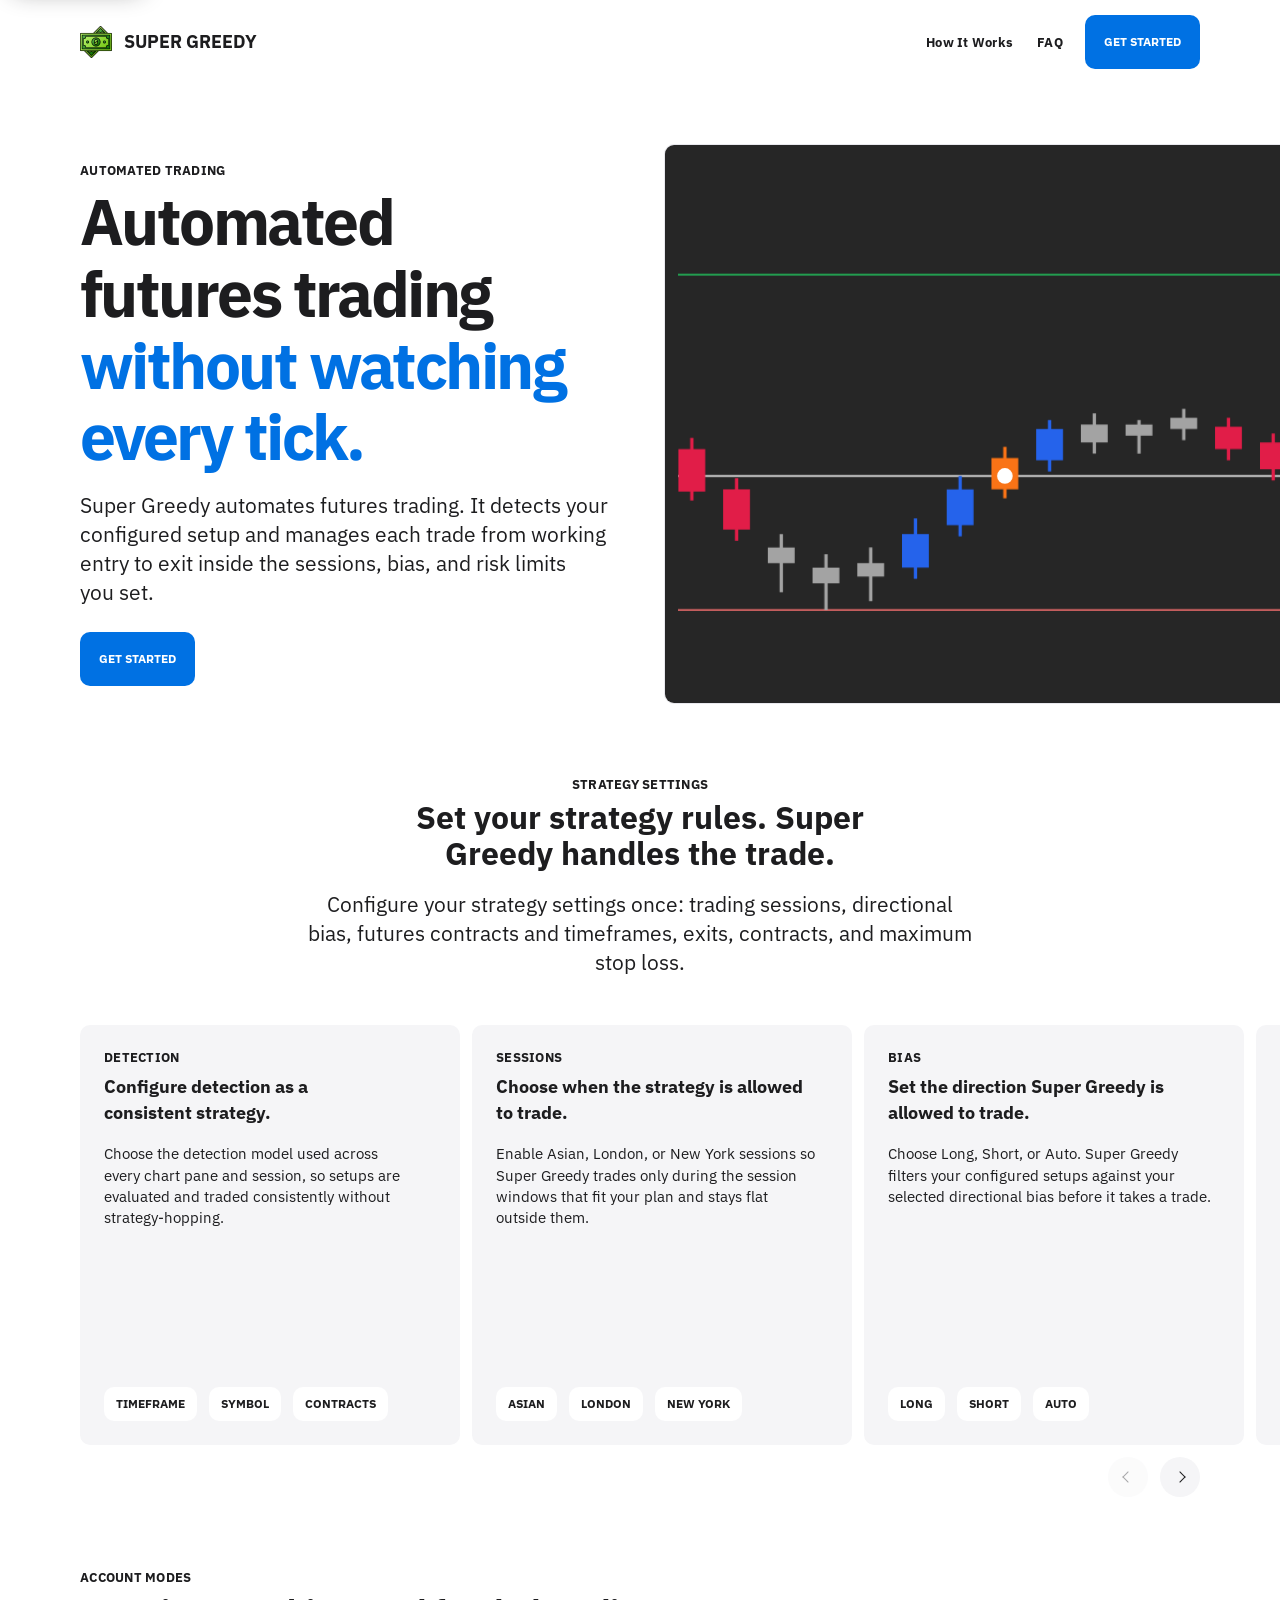
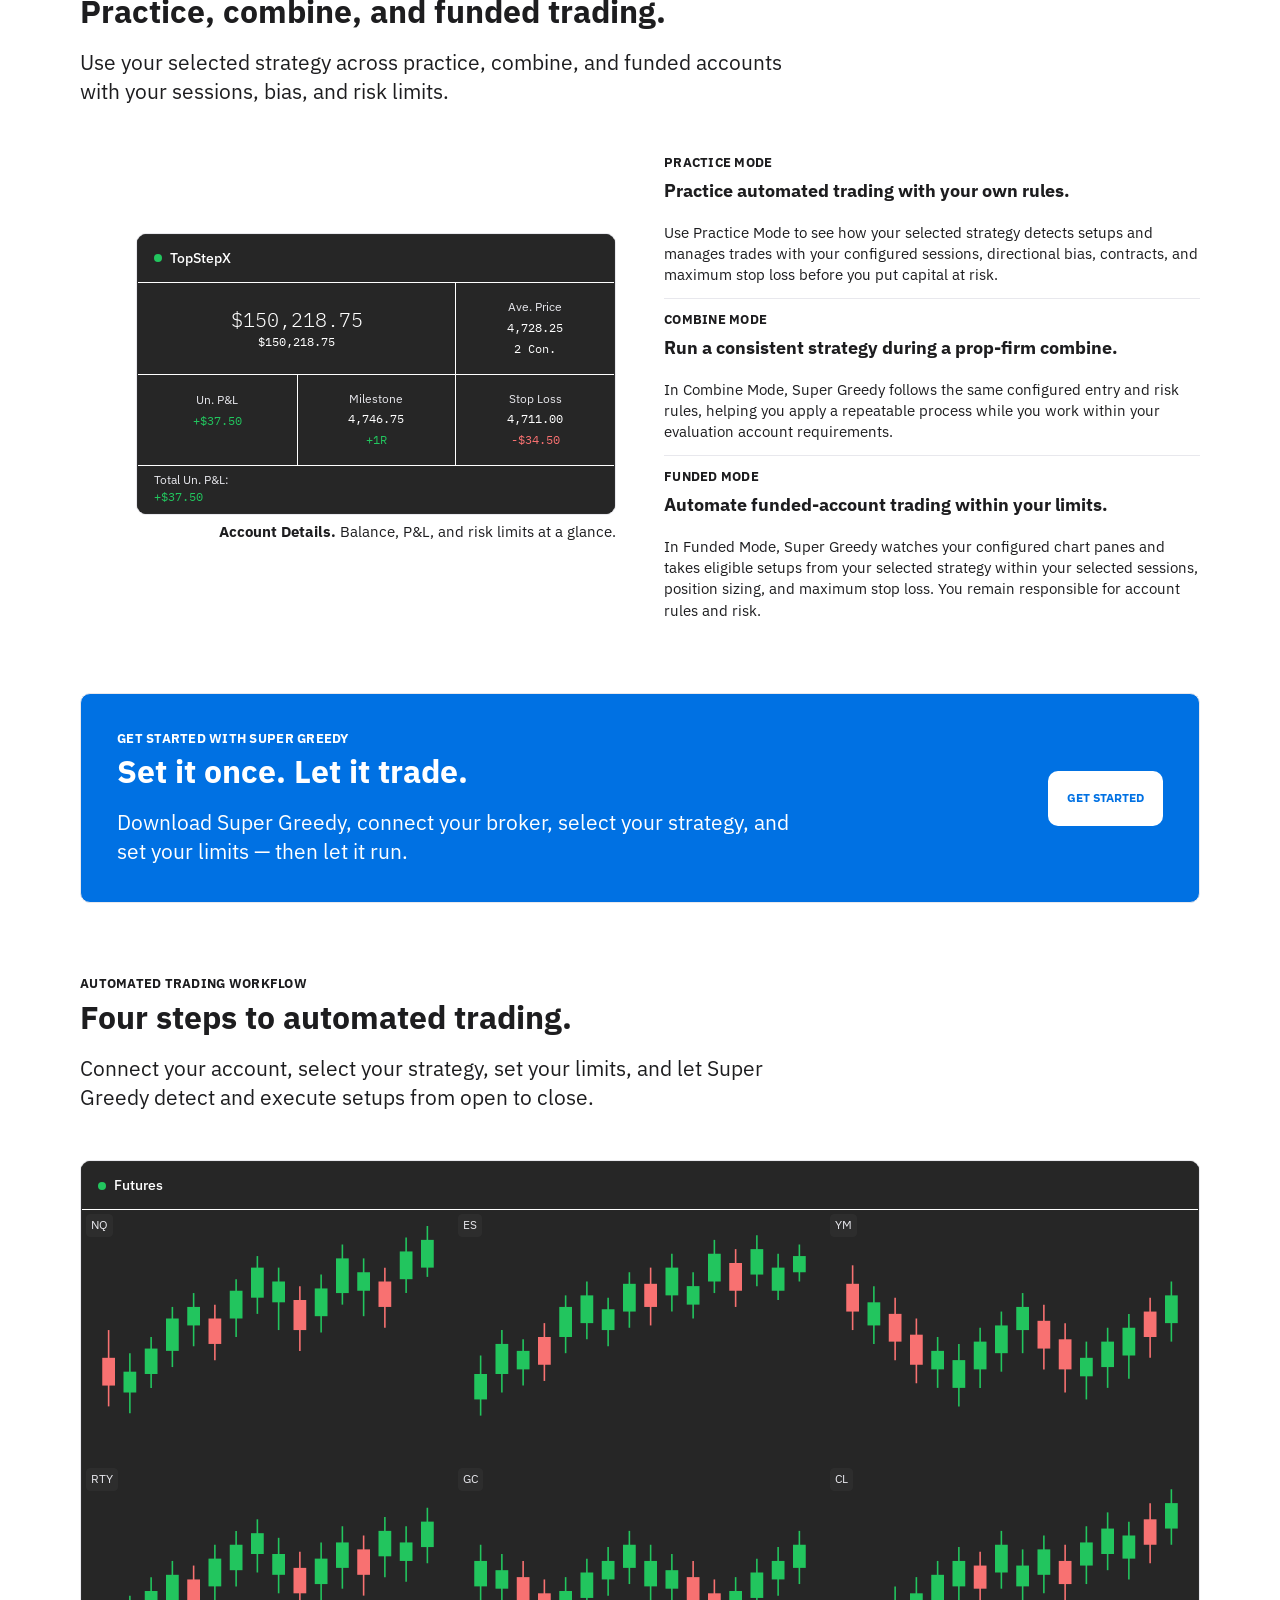
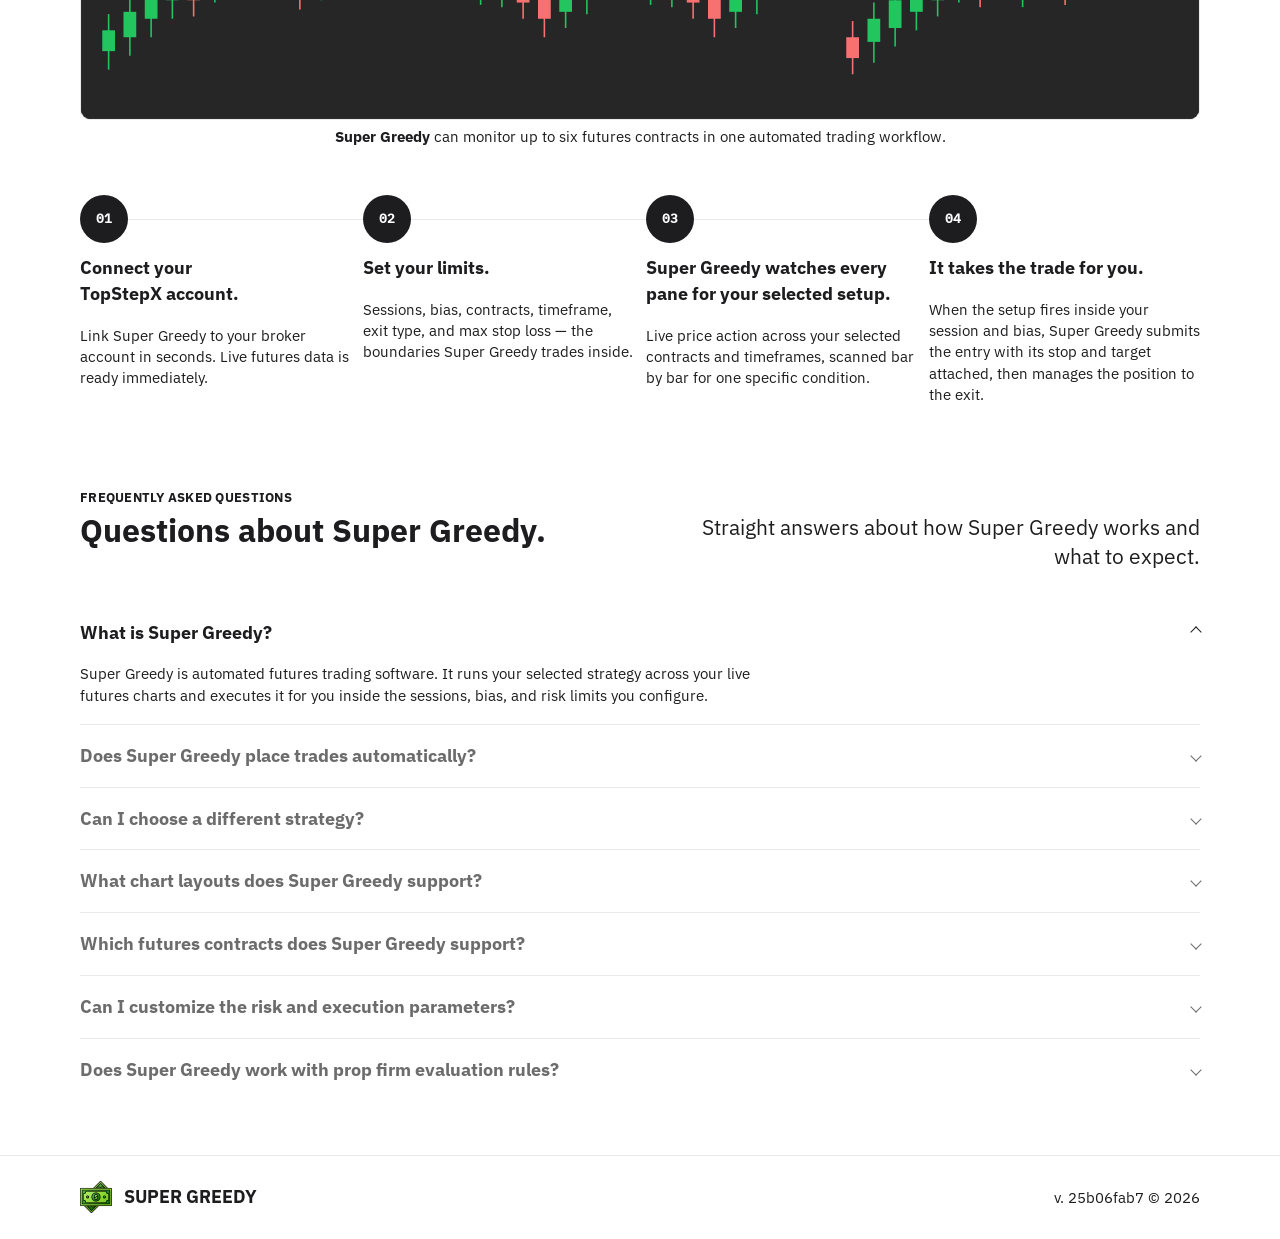
==== commit e43e861c: "Publish website from bootstrapio/TradingBot-ProjectX@local" ====
--- a/index.html
+++ b/index.html
@@ -1 +1 @@
-<!doctype html><html lang="en"><head><meta charset="UTF-8"/><meta name="viewport" content="width=device-width,initial-scale=1"/><title>Super Greedy | Automated Trading for Futures</title><meta name="description" content="Super Greedy automates futures trading. It detects your configured setup and manages each trade inside the sessions, bias, and risk limits you set."/><meta name="author" content="Super Greedy"/><meta name="application-name" content="Super Greedy"/><meta name="robots" content="index,follow,max-image-preview:large"/><meta name="googlebot" content="index,follow,max-image-preview:large,max-snippet:-1,max-video-preview:-1"/><meta name="bingbot" content="index,follow,max-image-preview:large,max-snippet:-1,max-video-preview:-1"/><meta name="theme-color" content="rgb(29, 29, 31)"/><meta name="referrer" content="strict-origin-when-cross-origin"/><link rel="canonical" href="https://supergreedy.com/"/><link rel="alternate" type="text/plain" href="https://supergreedy.com/llms.txt" title="LLMs"/><link rel="manifest" href="/assets/site.webmanifest?v=7a70724d8"/><link rel="icon" type="image/png" href="/assets/icons/supergreedy.png?v=7a70724d8" sizes="512x512"/><meta property="og:type" content="website"/><meta property="og:site_name" content="Super Greedy"/><meta property="og:title" content="Super Greedy | Automated Trading for Futures"/><meta property="og:description" content="Automated futures trading. Your selected strategy, managed inside the limits you set."/><meta property="og:url" content="https://supergreedy.com/"/><meta property="og:locale" content="en_US"/><meta property="og:image" content="https://supergreedy.com/assets/images/supergreedy-trading-bot-futures-dashboard-multicontracts-1192.webp?v=7a70724d8"/><meta property="og:image:width" content="1192"/><meta property="og:image:height" content="726"/><meta property="og:image:type" content="image/webp"/><meta property="og:image:alt" content="Super Greedy futures trading dashboard showing multiple contracts in one workspace"/><meta name="twitter:image" content="https://supergreedy.com/assets/images/supergreedy-trading-bot-futures-dashboard-multicontracts-1192.webp?v=7a70724d8"/><meta name="twitter:image:alt" content="Super Greedy futures trading dashboard showing multiple contracts in one workspace"/><meta name="twitter:card" content="summary_large_image"/><meta name="twitter:title" content="Super Greedy | Automated Trading for Futures"/><meta name="twitter:description" content="Automated futures trading. Your selected strategy, managed inside the limits you set."/><script type="application/ld+json" id="marketing-json-ld-build">{"@context":"https://schema.org","@graph":[{"@type":"WebSite","inLanguage":"en-US","@id":"https://supergreedy.com/#website","name":"Super Greedy","url":"https://supergreedy.com/","description":"Super Greedy is an automated TopStepX trading bot for futures. Your selected strategy is detected and executed inside the limits traders set.","publisher":{"@id":"https://supergreedy.com/#organization"}},{"@type":"Organization","contactType":"customer support","availableLanguage":["en-US"],"@id":"https://supergreedy.com/#organization","name":"Super Greedy","url":"https://supergreedy.com/","description":"Super Greedy builds automated TopStepX trading software for futures traders.","email":"hello@supergreedy.com","contactPoint":[{"@type":"ContactPoint","contactType":"customer support","email":"hello@supergreedy.com","availableLanguage":["en-US"]}],"logo":{"@id":"https://supergreedy.com/#logo-image"}},{"@type":"ImageObject","@id":"https://supergreedy.com/#logo-image","name":"Super Greedy","url":"https://supergreedy.com/assets/media/logo.svg?v=7a70724d8","contentUrl":"https://supergreedy.com/assets/media/logo.svg?v=7a70724d8","width":512,"height":512,"caption":"Super Greedy app icon","description":"The Super Greedy brand icon."},{"@type":"ImageObject","@id":"https://supergreedy.com/#dashboardTimeframe-image","name":"Super Greedy Futures Trading Dashboard","url":"https://supergreedy.com/assets/images/supergreedy-trading-bot-futures-dashboard-multitimeframe.webp?v=7a70724d8","contentUrl":"https://supergreedy.com/assets/images/supergreedy-trading-bot-futures-dashboard-multitimeframe.webp?v=7a70724d8","width":1276,"height":768,"caption":"Timeframe. Multiple chart intervals, one contract.","description":"A detailed view of the TopStepX futures trading workflow on a laptop, featuring multiple candlestick charts, trading session controls, and automated trading controls."},{"@type":"ImageObject","@id":"https://supergreedy.com/#dashboardMulticontracts-image","name":"Super Greedy Futures Contracts Dashboard","url":"https://supergreedy.com/assets/images/supergreedy-trading-bot-futures-dashboard-multicontracts-1192.webp?v=7a70724d8","contentUrl":"https://supergreedy.com/assets/images/supergreedy-trading-bot-futures-dashboard-multicontracts-1192.webp?v=7a70724d8","width":1192,"height":726,"caption":"Futures. Multiple contracts in one workspace.","description":"A detailed view of the TopStepX futures trading workflow on a laptop, featuring multiple candlestick charts, trading session controls, and automated trading controls."},{"@type":"WebPage","@id":"https://supergreedy.com/#webpage","url":"https://supergreedy.com/","name":"Super Greedy | Automated Trading for Futures","description":"Super Greedy automates futures trading. It detects your configured setup and manages each trade inside the sessions, bias, and risk limits you set.","isPartOf":{"@id":"https://supergreedy.com/#website"},"inLanguage":"en-US","primaryImageOfPage":{"@id":"https://supergreedy.com/#dashboardMulticontracts-image"},"speakable":{"@type":"SpeakableSpecification","cssSelector":["#hero-title","#hero-description","#features-title","#features-description","#account-modes-title","#account-modes-description","#how-it-works-title","#how-it-works-description"]},"about":{"@id":"https://supergreedy.com/#software"},"mainEntity":{"@id":"https://supergreedy.com/#software"},"hasPart":[{"@id":"https://supergreedy.com/#feature-controls"},{"@id":"https://supergreedy.com/#trading-modes"},{"@id":"https://supergreedy.com/#howto"},{"@id":"https://supergreedy.com/#faq"}]},{"@type":"SoftwareApplication","@id":"https://supergreedy.com/#software","name":"Super Greedy","description":"Super Greedy is an automated TopStepX futures trading bot. It runs your selected strategy across live futures charts and manages each trade automatically — submitting the entry with its stop loss and take profit — inside the sessions, bias, contract, timeframe, and max stop loss the trader configures.","applicationCategory":"FinanceApplication","applicationSubCategory":"Futures trading automation software","operatingSystem":"macOS, Windows","inLanguage":"en-US","keywords":"TopStepX trading bot, TopStepX automated trading, automated futures trading, futures trading bot, strategy automation, Opening Range Breakout, ORB, ES futures, NQ futures, MES futures, MNQ futures, prop firm trading","url":"https://supergreedy.com/","mainEntityOfPage":{"@id":"https://supergreedy.com/#webpage"},"publisher":{"@id":"https://supergreedy.com/#organization"},"brand":{"@id":"https://supergreedy.com/#organization"},"image":"https://supergreedy.com/assets/images/supergreedy-trading-bot-futures-dashboard-multitimeframe.webp?v=7a70724d8","screenshot":["https://supergreedy.com/assets/images/supergreedy-trading-bot-futures-dashboard-multitimeframe.webp?v=7a70724d8","https://supergreedy.com/assets/images/supergreedy-trading-bot-futures-dashboard-multicontracts-1192.webp?v=7a70724d8"],"audience":{"@type":"Audience","audienceType":"Futures traders; prop firm traders; swing traders"},"featureList":["Configure detection as a consistent strategy.","Choose when the strategy is allowed to trade.","Set the direction Super Greedy is allowed to trade.","Choose the futures contracts and timeframes the strategy watches.","Define exits and maximum loss before every trade."]},{"@type":"ItemList","@id":"https://supergreedy.com/#feature-controls","name":"Set your strategy rules. Super Greedy handles the trade.","description":"Configure your strategy settings once: trading sessions, directional bias, futures contracts and timeframes, exits, contracts, and maximum stop loss.","itemListElement":[{"@type":"ListItem","position":1,"description":"Choose the detection model used across every chart pane and session, so setups are evaluated and traded consistently without strategy-hopping.","name":"Configure detection as a consistent strategy."},{"@type":"ListItem","position":2,"description":"Enable Asian, London, or New York sessions so Super Greedy trades only during the session windows that fit your plan and stays flat outside them.","name":"Choose when the strategy is allowed to trade."},{"@type":"ListItem","position":3,"description":"Choose Long, Short, or Auto. Super Greedy filters your configured setups against your selected directional bias before it takes a trade.","name":"Set the direction Super Greedy is allowed to trade."},{"@type":"ListItem","position":4,"description":"Configure futures contracts and timeframes you follow. Each selected chart pane stays synced to live futures data and can trade.","name":"Choose the futures contracts and timeframes the strategy watches."},{"@type":"ListItem","position":5,"description":"Set exit type, contracts, timeframe, and maximum stop loss in advance. Super Greedy submits the protective bracket with the order instead of adding it afterward.","name":"Define exits and maximum loss before every trade."}]},{"@type":"ItemList","@id":"https://supergreedy.com/#trading-modes","name":"Practice, combine, and funded trading.","description":"Use your selected strategy across practice, combine, and funded accounts with your sessions, bias, and risk limits.","itemListElement":[{"@type":"ListItem","position":1,"name":"Practice automated trading with your own rules.","description":"Use Practice Mode to see how your selected strategy detects setups and manages trades with your configured sessions, directional bias, contracts, and maximum stop loss before you put capital at risk."},{"@type":"ListItem","position":2,"name":"Run a consistent strategy during a prop-firm combine.","description":"In Combine Mode, Super Greedy follows the same configured entry and risk rules, helping you apply a repeatable process while you work within your evaluation account requirements."},{"@type":"ListItem","position":3,"name":"Automate funded-account trading within your limits.","description":"In Funded Mode, Super Greedy watches your configured chart panes and takes eligible setups from your selected strategy within your selected sessions, position sizing, and maximum stop loss. You remain responsible for account rules and risk."}]},{"@type":"HowTo","@id":"https://supergreedy.com/#howto","name":"Four steps to automated trading.","description":"Connect your account, select your strategy, set your limits, and let Super Greedy detect and execute setups from open to close.","step":[{"@type":"HowToStep","position":1,"name":"Connect your TopStepX account.","text":"Link Super Greedy to your broker account in seconds. Live futures data is ready immediately."},{"@type":"HowToStep","position":2,"name":"Set your limits.","text":"Sessions, bias, contracts, timeframe, exit type, and max stop loss — the boundaries Super Greedy trades inside."},{"@type":"HowToStep","position":3,"name":"Super Greedy watches every pane for your selected setup.","text":"Live price action across your selected contracts and timeframes, scanned bar by bar for one specific condition."},{"@type":"HowToStep","position":4,"name":"It takes the trade for you.","text":"When the setup fires inside your session and bias, Super Greedy submits the entry with its stop and target attached, then manages the position to the exit."}]},{"@type":"FAQPage","@id":"https://supergreedy.com/#faq","url":"https://supergreedy.com/#faq","name":"Questions about Super Greedy.","description":"Straight answers about how Super Greedy works and what to expect.","isPartOf":{"@id":"https://supergreedy.com/#webpage"},"mainEntity":[{"@type":"Question","name":"What is Super Greedy?","acceptedAnswer":{"@type":"Answer","text":"Super Greedy is automated futures trading software. It runs your selected strategy across your live futures charts and executes it for you inside the sessions, bias, and risk limits you configure."}},{"@type":"Question","name":"Does Super Greedy place trades automatically?","acceptedAnswer":{"@type":"Answer","text":"Yes. When your selected setup appears inside your configured session and bias, Super Greedy submits the entry with its stop loss and take profit attached, and manages the position through to the exit. You set the limits; it does the execution."}},{"@type":"Question","name":"Can I choose a different strategy?","acceptedAnswer":{"@type":"Answer","text":"Yes. You can select the strategy that fits your trading plan, then configure its sessions, bias, futures contracts, timeframes, and risk limits."}},{"@type":"Question","name":"What chart layouts does Super Greedy support?","acceptedAnswer":{"@type":"Answer","text":"Super Greedy supports multi-timeframe futures layouts. Each pane can use the intervals and futures symbols you configure in the Strategy card, and each pane can trade."}},{"@type":"Question","name":"Which futures contracts does Super Greedy support?","acceptedAnswer":{"@type":"Answer","text":"Super Greedy currently supports futures. Available contracts include ES, NQ, MES, and MNQ, depending on your TopStepX account."}},{"@type":"Question","name":"Can I customize the risk and execution parameters?","acceptedAnswer":{"@type":"Answer","text":"Yes — strategy, contracts, timeframe, exit type, and max stop loss. Super Greedy applies the rules you configure consistently across your selected charts and sessions."}},{"@type":"Question","name":"Does Super Greedy work with prop firm evaluation rules?","acceptedAnswer":{"@type":"Answer","text":"Yes. Super Greedy works with TopStepX practice, evaluation, and funded accounts. Position sizing and max stop loss help you stay inside prop firm evaluation requirements."}}]}]}</script><link rel="preload" as="style" href="/assets/ibm-plex-fonts.css?v=7a70724d8" onload='this.onload=null,this.rel="stylesheet"'/><noscript><link rel="stylesheet" href="/assets/ibm-plex-fonts.css?v=7a70724d8"/></noscript><link rel="preload" as="style" href="/assets/website.css?v=7a70724d8" onload='this.onload=null,this.rel="stylesheet"'/><noscript><link rel="stylesheet" href="/assets/website.css?v=7a70724d8"/></noscript><script data-marketing-runtime="media-animations">(()=>{document.documentElement.classList.add("marketingMediaAnimationsEnabled");const e=new Map,t=e=>{const t=String(e).trim().match(/^(-?[\d.]+)(ms|s)$/);if(!t)return 0;const n=Number(t[1]);return Number.isFinite(n)?n*("s"===t[2]?1e3:1):0},n=e=>e&&"function"==typeof e.getAnimations?e.getAnimations({subtree:!0}):[],a=e=>{const t=e.effect?.getComputedTiming?.(),n=Number(t?.endTime);return Number.isFinite(n)?n:Number.POSITIVE_INFINITY},i=(e,i)=>{if(!i||"function"!=typeof e.getAnimations||"function"!=typeof i.getAnimations)return null;const r=[...i.querySelectorAll(".marketingListItem[data-stepper-step]")];if(!r.length)return null;let o=new Map,s=[],c=0,u=0,l=0,m=null,d=1,p="inactive",f=null,g=0;const h=(e=f)=>{const t=r.indexOf(e);r.forEach((n,a)=>{const i=o.get(n),r=Number.isFinite(i)&&u<i,s=e&&a>t;e&&n===e?n.dataset.stepperPlayback="hovered":r||s?n.dataset.stepperPlayback="muted":delete n.dataset.stepperPlayback})},b=(e,t=null)=>{e?i.dataset.stepperPlayback=e:delete i.dataset.stepperPlayback,h(t||f)},w=()=>{s.forEach(e=>e.pause())},v=e=>{s.forEach(t=>{t.currentTime=e})},y=e=>{if(!l)return void(l=e);const t=Math.max(0,e-l);if(l=e,"auto"===p)u=Math.min(c,u+t);else{if("seeking"!==p||null==m)return;u+=t*d;(d>0?u>=m:u<=m)&&(u=m,p="paused",b(null,f))}v(u),h()},M=e=>{g=0,y(e),"auto"===p&&u>=c&&(p="paused"),"auto"!==p&&"seeking"!==p||(g=window.requestAnimationFrame(M))},E=()=>{g||(g=window.requestAnimationFrame(M))},L=e=>{if(f=e,"inactive"===p)return;const t=o.get(e);if(!Number.isFinite(t))return;const n=performance.now();y(n),m=Math.min(c,Math.max(0,t));const a=m-u;if(Math.abs(a)<1)return p="paused",b(null,e),w(),v(m),void(u=m);d=a>0?1:-1,p="seeking",b(d<0?"reverse":null,e),l=n,E()},S=()=>{if(f=null,b(null),"inactive"===p)return;const e=performance.now();y(e),m=null,p="auto",l=e,E()};return r.forEach(e=>{e.addEventListener("pointerenter",()=>L(e)),e.addEventListener("pointerleave",S),e.addEventListener("focusin",()=>L(e)),e.addEventListener("focusout",t=>{e.contains(t.relatedTarget)||S()})}),{activate(){(()=>{const u=r.map(e=>{const n=window.getComputedStyle(e);return{item:e,start:t(n.animationDelay),duration:t(n.animationDuration)}}),l=[...new Set([...n(e),...n(i)])];s=l;const m=l.map(a).filter(Number.isFinite),d=new Map(r.map(t=>{const i=t.dataset.stepperStep,r=i?[...e.querySelectorAll(`[data-chart-step="${i}"]`)]:[],o=[...new Set(r.flatMap(n))].map(a).filter(Number.isFinite);return[i,o.length?Math.max(...o):0]}));c=Math.max(c,...m,...u.map(({start:e,duration:t})=>e+t),0),o=new Map(u.map(({item:e,start:t,duration:n})=>[e,Math.min(c,Math.max(t+n,d.get(e.dataset.stepperStep)||0))])),h()})(),b(null),p="auto",u=0,l=performance.now(),w(),v(0),E(),f&&L(f)}}},r=t=>{t.dataset.mediaAnimationState="in-frame",t.closest(".sectionLayout")?.classList.add("sectionLayout--media-in-frame"),e.get(t)?.activate()},o=()=>{const t=[...document.querySelectorAll(".marketingShowcaseFrame")];if(!t.length)return;if(t.forEach(t=>{const n=t.closest(".sectionLayout")?.querySelector('.marketingList--stepper[data-stepper-animation="chart"]'),a=i(t,n);a&&e.set(t,a)}),"function"!=typeof window.IntersectionObserver)return void t.forEach(r);const n=new Map,a=new window.IntersectionObserver(e=>((e,t)=>{for(const a of e){if(!a.isIntersecting||a.intersectionRatio<1)continue;const e=n.get(a.target)??a.target;r(e),t.unobserve(a.target)}})(e,a),{threshold:[1]});t.forEach(e=>{const t=e.closest(".sectionMedia--bleed")?.closest(".sectionLayout")??e;n.set(t,e),a.observe(t)})};"loading"===document.readyState?document.addEventListener("DOMContentLoaded",o,{once:!0}):o()})()</script><script src="/assets/component-carousel.js?v=7a70724d8" defer="defer"></script><script>!function(){var e=function(){var e=document.head;if(e&&!e.querySelector('[data-marketing-gtm-target="head"]')){var t=document.createElement("script");t.dataset.marketingGtmTarget="head",t.text="(function(w,d,s,l,i){w[l]=w[l]||[];w[l].push({'gtm.start':new Date().getTime(),event:'gtm.js'});var f=d.getElementsByTagName(s)[0],j=d.createElement(s),dl=l!='dataLayer'?'&l='+l:'';j.async=true;j.src='https://www.googletagmanager.com/gtm.js?id='+i+dl;f.parentNode.insertBefore(j,f);})(window,document,'script','dataLayer','GTM-PTG5FV86');",e.appendChild(t)}},t=function(){window.removeEventListener("pointerdown",t),window.removeEventListener("keydown",t),"function"!=typeof window.requestIdleCallback?window.setTimeout(e,0):window.requestIdleCallback(e)};window.addEventListener("pointerdown",t,{once:!0,passive:!0}),window.addEventListener("keydown",t,{once:!0,passive:!0})}()</script></head><body id="top"><noscript><iframe src="https://www.googletagmanager.com/ns.html?id=GTM-PTG5FV86" height="0" width="0" style="display:none;visibility:hidden"></iframe></noscript><a class="skipLink" href="#main-content">Skip to content</a><header><span class="marketingNavScrollSentinel" data-marketing-nav-sentinel aria-hidden="true"></span><nav class="marketingNav" aria-label="Primary site navigation"><div class="marketingNavInner"><a class="marketingBrandRow" href="/" aria-label="Super Greedy home"><img class="marketingIcon" src="/assets/media/logo.svg?v=7a70724d8" alt="" aria-hidden="true" width="32" height="32"/> <span class="brand marketingBrand">Super Greedy</span></a><div class="marketingNavRight"><ul class="marketingNavLinks" aria-label="Explore Super Greedy"><li><a class="marketingNavLink" href="/#how-it-works">How It Works</a></li><li><a class="marketingNavLink" href="/#faq">FAQ</a></li></ul><div class="marketingNavActions"><a class="primaryAction" href="/#download-cta" aria-label="Get started with Super Greedy"><span>Get Started</span></a></div></div></div></nav></header><script src="/assets/navigation.js?v=7a70724d8" defer="defer"></script><main id="main-content" class="marketingShell"><section class="marketingSection" id="hero" data-layout="half" aria-labelledby="hero-title" aria-describedby="hero-description"><div class="sectionLayout layout--half"><div class="sectionContent" data-section-slot="content"><header class="sectionIntro header-hero" data-section-slot="header"><span class="fieldLabel">Automated Trading</span><h1 id="hero-title" class="typography-title">Automated futures trading <strong>without watching every tick.</strong></h1><p id="hero-description" class="typography-lead">Super Greedy automates futures trading. It detects your configured setup and manages each trade from working entry to exit inside the sessions, bias, and risk limits you set.</p><div class="sectionActions sectionHeaderActions" data-section-element="button"><a class="primaryAction" href="/#download-cta" aria-label="Get started with Super Greedy"><span>Get Started</span></a></div></header></div><figure class="marketingShowcase sectionMedia sectionMedia--bleed" data-section-slot="media"><div class="marketingShowcaseFrame"><svg viewBox="0 0 500 250" xmlns="http://www.w3.org/2000/svg" class="chartIllustrationSvg" role="img" aria-label="Trend detection chart showing entry, take-profit, and stop-loss levels." focusable="false"><rect class="chartIllustrationBackground" width="500" height="250"/><g class="chartLevel" style="--d:var(--marketing-trend-level-delay)"><g class="chartIllustrationLineReveal"><line class="chartIllustrationTakeProfitLine chartIllustrationLine" x1="6" y1="58" x2="438" y2="58" stroke-width="0.75"/><line class="chartIllustrationEntryLine chartIllustrationLine" x1="6" y1="148" x2="438" y2="148" stroke-width="0.75"/><line class="chartIllustrationStopLossLine chartIllustrationLine" x1="6" y1="208" x2="438" y2="208" stroke-width="0.75"/></g><g class="chartIllustrationLineBadge"><rect class="chartIllustrationTakeProfitPlate" x="440" y="51" width="52" height="14" rx="3" opacity="0.9"/><text class="chartIllustrationTakeProfitText" x="490" y="61" text-anchor="end">TAKE PROFIT</text></g><g class="chartIllustrationLineBadge"><rect class="chartIllustrationEntryPlate" x="440" y="141" width="52" height="14" rx="3" opacity="0.9"/><text class="chartIllustrationEntryText" x="490" y="151" text-anchor="end">ENTRY</text></g><g class="chartIllustrationLineBadge"><rect class="chartIllustrationStopLossPlate" x="440" y="201" width="52" height="14" rx="3" opacity="0.9"/><text class="chartIllustrationStopLossText" x="490" y="211" text-anchor="end">STOP LOSS</text></g></g><g class="chartBar chartBar--down" style="--d:0s"><line x1="12" y1="131" x2="12" y2="159" stroke-width="1.5"/><rect x="6" y="136" width="12" height="19"/></g><g class="chartBar chartBar--down" style="--d:var(--marketing-chart-bar-stagger)"><line x1="32" y1="149" x2="32" y2="177" stroke-width="1.5"/><rect x="26" y="154" width="12" height="18"/></g><g class="chartBar chartBar--neutral" style="--d:calc(var(--marketing-chart-bar-stagger) * 2)"><line x1="52" y1="174" x2="52" y2="200" stroke-width="1.5"/><rect x="46" y="180" width="12" height="7"/></g><g class="chartBar chartBar--neutral" style="--d:calc(var(--marketing-chart-bar-stagger) * 3)"><line x1="72" y1="183" x2="72" y2="208" stroke-width="1.5"/><rect x="66" y="189" width="12" height="7"/></g><g class="chartBar chartBar--neutral" style="--d:calc(var(--marketing-chart-bar-stagger) * 4)"><line x1="92" y1="180" x2="92" y2="204" stroke-width="1.5"/><rect x="86" y="187" width="12" height="6"/></g><g class="chartBar chartBar--long" style="--d:calc(var(--marketing-chart-bar-stagger) * 5)"><line x1="112" y1="167" x2="112" y2="194" stroke-width="1.5"/><rect x="106" y="174" width="12" height="15"/></g><g class="chartBar chartBar--long" style="--d:calc(var(--marketing-chart-bar-stagger) * 6)"><line x1="132" y1="148" x2="132" y2="175" stroke-width="1.5"/><rect x="126" y="154" width="12" height="16"/></g><g class="chartBar chartBar--open" style="--d:calc(var(--marketing-chart-bar-stagger) * 7)"><line x1="152" y1="135" x2="152" y2="158" stroke-width="1.5"/><rect x="146" y="140" width="12" height="14"/></g><g class="chartBar chartBar--long" style="--d:calc(var(--marketing-chart-bar-stagger) * 8)"><line x1="172" y1="123" x2="172" y2="146" stroke-width="1.5"/><rect x="166" y="127" width="12" height="14"/></g><g class="chartBar chartBar--neutral" style="--d:calc(var(--marketing-chart-bar-stagger) * 9)"><line x1="192" y1="120" x2="192" y2="138" stroke-width="1.5"/><rect x="186" y="125" width="12" height="8"/></g><g class="chartBar chartBar--neutral" style="--d:calc(var(--marketing-chart-bar-stagger) * 10)"><line x1="212" y1="123" x2="212" y2="138" stroke-width="1.5"/><rect x="206" y="125" width="12" height="5"/></g><g class="chartBar chartBar--neutral" style="--d:calc(var(--marketing-chart-bar-stagger) * 11)"><line x1="232" y1="118" x2="232" y2="132" stroke-width="1.5"/><rect x="226" y="122" width="12" height="5"/></g><g class="chartBar chartBar--down" style="--d:calc(var(--marketing-chart-bar-stagger) * 12)"><line x1="252" y1="122" x2="252" y2="141" stroke-width="1.5"/><rect x="246" y="126" width="12" height="10"/></g><g class="chartBar chartBar--down" style="--d:calc(var(--marketing-chart-bar-stagger) * 13)"><line x1="272" y1="129" x2="272" y2="150" stroke-width="1.5"/><rect x="266" y="133" width="12" height="12"/></g><g class="chartBar chartBar--down" style="--d:calc(var(--marketing-chart-bar-stagger) * 14)"><line x1="292" y1="134" x2="292" y2="151" stroke-width="1.5"/><rect x="286" y="138" width="12" height="5"/></g><g class="chartBar chartBar--down" style="--d:calc(var(--marketing-chart-bar-stagger) * 15)"><line x1="312" y1="133" x2="312" y2="153" stroke-width="1.5"/><rect x="306" y="139" width="12" height="8"/></g><g class="chartBar chartBar--long" style="--d:calc(var(--marketing-chart-bar-stagger) * 16)"><line x1="332" y1="129" x2="332" y2="150" stroke-width="1.5"/><rect x="326" y="133" width="12" height="13"/></g><g class="chartBar chartBar--long" style="--d:calc(var(--marketing-chart-bar-stagger) * 17)"><line x1="352" y1="115" x2="352" y2="138" stroke-width="1.5"/><rect x="346" y="119" width="12" height="15"/></g><g class="chartBar chartBar--long" style="--d:calc(var(--marketing-chart-bar-stagger) * 18)"><line x1="372" y1="101" x2="372" y2="124" stroke-width="1.5"/><rect x="366" y="105" width="12" height="14"/></g><g class="chartBar chartBar--long" style="--d:calc(var(--marketing-chart-bar-stagger) * 19)"><line x1="392" y1="88" x2="392" y2="112" stroke-width="1.5"/><rect x="386" y="92" width="12" height="14"/></g><g class="chartBar chartPostEntryTargetBar" style="--d:calc(var(--marketing-chart-bar-stagger) * 20)"><line x1="412" y1="58" x2="412" y2="89" stroke-width="1.5"/><rect x="406" y="66" width="12" height="19"/></g><g class="chartBar chartBar--long" style="--d:calc(var(--marketing-chart-bar-stagger) * 21)"><line x1="432" y1="47" x2="432" y2="73" stroke-width="1.5"/><rect x="426" y="52" width="12" height="17"/></g><circle class="chartDotRing chartIllustrationEntryDot" cx="152" cy="148" r="3.5" fill="none" stroke-width="1.5" vector-effect="non-scaling-stroke" style="--d:var(--marketing-trend-entry-dot-delay)"/><circle class="chartDot chartIllustrationEntryDot" cx="152" cy="148" r="3.5" style="--d:var(--marketing-trend-entry-dot-delay)"/><circle class="chartDotRing chartIllustrationTakeProfitDot" cx="412" cy="58" r="3.5" fill="none" stroke-width="1.5" vector-effect="non-scaling-stroke" style="--d:var(--marketing-trend-take-profit-dot-delay)"/><circle class="chartDot chartIllustrationTakeProfitDot" cx="412" cy="58" r="3.5" style="--d:var(--marketing-trend-take-profit-dot-delay)"/></svg></div></figure></div></section><section class="marketingSection" id="features" data-layout="full" aria-labelledby="features-title" aria-describedby="features-description"><div class="sectionLayout layout--full"><div class="sectionContent" data-section-slot="content"><header class="sectionIntro header-center" data-section-slot="header"><span class="fieldLabel">Strategy Settings</span><h2 id="features-title" class="typography-title">Set your strategy rules. Super Greedy handles the trade.</h2><p id="features-description" class="typography-lead">Configure your strategy settings once: trading sessions, directional bias, futures contracts and timeframes, exits, contracts, and maximum stop loss.</p></header><div class="imageWorkflowCarousel" data-carousel role="region" aria-roledescription="carousel" aria-label="Set your strategy rules. Super Greedy handles the trade."><ul id="features-carousel" class="imageWorkflowGrid" aria-labelledby="features-title"><li class="featureCard" aria-labelledby="feature-detection-title" aria-describedby="feature-detection-paragraph"><span class="fieldLabel">Detection</span><h3 id="feature-detection-title" class="typography-title">Configure detection as a consistent strategy.</h3><p id="feature-detection-paragraph" class="typography-paragraph">Choose the detection model used across every chart pane and session, so setups are evaluated and traded consistently without strategy-hopping.</p><ul class="marketingBadgeRow" data-section-element="badge" aria-label="Detection strategy settings"><li><span class="marketingBadge">Timeframe</span></li><li><span class="marketingBadge">Symbol</span></li><li><span class="marketingBadge">Contracts</span></li></ul></li><li class="featureCard" aria-labelledby="feature-sessions-title" aria-describedby="feature-sessions-paragraph"><span class="fieldLabel">Sessions</span><h3 id="feature-sessions-title" class="typography-title">Choose when the strategy is allowed to trade.</h3><p id="feature-sessions-paragraph" class="typography-paragraph">Enable Asian, London, or New York sessions so Super Greedy trades only during the session windows that fit your plan and stays flat outside them.</p><ul class="marketingBadgeRow" data-section-element="badge" aria-label="Selected trading sessions"><li><span class="marketingBadge">Asian</span></li><li><span class="marketingBadge">London</span></li><li><span class="marketingBadge">New York</span></li></ul></li><li class="featureCard" aria-labelledby="feature-bias-title" aria-describedby="feature-bias-paragraph"><span class="fieldLabel">Bias</span><h3 id="feature-bias-title" class="typography-title">Set the direction Super Greedy is allowed to trade.</h3><p id="feature-bias-paragraph" class="typography-paragraph">Choose Long, Short, or Auto. Super Greedy filters your configured setups against your selected directional bias before it takes a trade.</p><ul class="marketingBadgeRow" data-section-element="badge" aria-label="Available directional bias settings"><li><span class="marketingBadge">Long</span></li><li><span class="marketingBadge">Short</span></li><li><span class="marketingBadge">Auto</span></li></ul></li><li class="featureCard" aria-labelledby="feature-charts-title" aria-describedby="feature-charts-paragraph"><span class="fieldLabel">Futures</span><h3 id="feature-charts-title" class="typography-title">Choose the futures contracts and timeframes the strategy watches.</h3><p id="feature-charts-paragraph" class="typography-paragraph">Configure futures contracts and timeframes you follow. Each selected chart pane stays synced to live futures data and can trade.</p><ul class="marketingBadgeRow" data-section-element="badge" aria-label="Futures trading settings"><li><span class="marketingBadge">Futures</span></li></ul></li><li class="featureCard" aria-labelledby="feature-risk-title" aria-describedby="feature-risk-paragraph"><span class="fieldLabel">Risk</span><h3 id="feature-risk-title" class="typography-title">Define exits and maximum loss before every trade.</h3><p id="feature-risk-paragraph" class="typography-paragraph">Set exit type, contracts, timeframe, and maximum stop loss in advance. Super Greedy submits the protective bracket with the order instead of adding it afterward.</p><ul class="marketingBadgeRow" data-section-element="badge" aria-label="Risk and execution settings"><li><span class="marketingBadge">Daily P&amp;L</span></li><li><span class="marketingBadge">Max Stop Loss</span></li></ul></li></ul><div class="imageWorkflowControls" role="group" aria-label="Carousel controls"><button class="imageWorkflowControl" type="button" data-carousel-action="previous" aria-controls="features-carousel" aria-label="Previous card">←</button> <button class="imageWorkflowControl" type="button" data-carousel-action="next" aria-controls="features-carousel" aria-label="Next card">→</button></div></div></div></div></section><section class="marketingSection" id="account-modes" data-layout="half" aria-labelledby="account-modes-title" aria-describedby="account-modes-description"><div class="sectionLayout layout--half layout--reversed sectionLayout--header-full"><div class="sectionContent" data-section-slot="content"><header class="sectionIntro header-left" data-section-slot="header"><span class="fieldLabel">Account Modes</span><h2 id="account-modes-title" class="typography-title">Practice, combine, and funded trading.</h2><p id="account-modes-description" class="typography-lead">Use your selected strategy across practice, combine, and funded accounts with your sessions, bias, and risk limits.</p></header><div class="sectionContentBody"><div class="listExample"><ul class="marketingList marketingList--vertical" aria-labelledby="account-modes-title"><li class="marketingListItem" aria-labelledby="use-case-practice-title" aria-describedby="use-case-practice-paragraph"><div class="itemContent"><span class="fieldLabel">Practice Mode</span><h3 id="use-case-practice-title" class="typography-title">Practice automated trading with your own rules.</h3><p id="use-case-practice-paragraph" class="typography-paragraph">Use Practice Mode to see how your selected strategy detects setups and manages trades with your configured sessions, directional bias, contracts, and maximum stop loss before you put capital at risk.</p></div></li><li class="marketingListItem" aria-labelledby="use-case-combine-title" aria-describedby="use-case-combine-paragraph"><div class="itemContent"><span class="fieldLabel">Combine Mode</span><h3 id="use-case-combine-title" class="typography-title">Run a consistent strategy during a prop-firm combine.</h3><p id="use-case-combine-paragraph" class="typography-paragraph">In Combine Mode, Super Greedy follows the same configured entry and risk rules, helping you apply a repeatable process while you work within your evaluation account requirements.</p></div></li><li class="marketingListItem" aria-labelledby="use-case-funded-title" aria-describedby="use-case-funded-paragraph"><div class="itemContent"><span class="fieldLabel">Funded Mode</span><h3 id="use-case-funded-title" class="typography-title">Automate funded-account trading within your limits.</h3><p id="use-case-funded-paragraph" class="typography-paragraph">In Funded Mode, Super Greedy watches your configured chart panes and takes eligible setups from your selected strategy within your selected sessions, position sizing, and maximum stop loss. You remain responsible for account rules and risk.</p></div></li></ul></div></div></div><figure class="marketingShowcase sectionMedia" data-section-slot="media"><div class="marketingShowcaseFrame"><div class="platformPreviewCard flex flex-col overflow-hidden" role="img" aria-label="Illustrative TopStepX Platform card showing animated sample daily account balance, unrealized profit and loss, average price, milestone, stop loss, and total unrealized profit and loss."><div class="platformPreviewHeader platformPreviewDivider flex h-12 min-h-0 shrink-0 flex-row items-center overflow-hidden border-b px-4"><div class="platformPreviewBrand flex items-center gap-2"><span class="platformPreviewStatePositive h-2 w-2 shrink-0 rounded-full" aria-hidden="true"></span><span>TopStepX</span></div></div><div class="platformPreviewGrid grid min-h-0 w-full flex-1 grid-cols-3 grid-rows-2 gap-0" aria-hidden="true"><div class="col-span-2 flex h-full min-h-0 flex-col items-center justify-center gap-1 p-4 text-center"><span class="gbMktValueTicker platformPreviewBalance font-mono"><span>$150,218.75</span><span>$150,236.25</span><span>$150,204.50</span><span>$150,218.75</span></span><span class="platformPreviewSecondaryValue font-mono">$150,218.75</span></div><div class="platformPreviewDivider flex h-full min-h-0 flex-col items-center justify-center gap-1 border-l p-4 text-center"><span class="platformPreviewMuted">Ave. Price</span><span class="font-mono">4,728.25</span><span class="font-mono">2 Con.</span></div><div class="platformPreviewDivider flex h-full min-h-0 flex-col items-center justify-center gap-1 border-t p-4 text-center"><span class="platformPreviewMuted">Un. P&amp;L</span><span class="platformPreviewStatePositive gbMktValueTicker font-mono"><span>+$37.50</span><span>+$55.00</span><span>+$23.25</span><span>+$37.50</span></span><span class="font-mono">&nbsp;</span></div><div class="platformPreviewDivider flex h-full min-h-0 flex-col items-center justify-center gap-1 border-l border-t p-4 text-center"><span class="platformPreviewMuted">Milestone</span><span class="font-mono">4,746.75</span><span class="platformPreviewStatePositive font-mono">+1R</span></div><div class="platformPreviewDivider flex h-full min-h-0 flex-col items-center justify-center gap-1 border-l border-t p-4 text-center"><span class="platformPreviewMuted">Stop Loss</span><span class="font-mono">4,711.00</span><span class="platformPreviewStateNegative font-mono">-$34.50</span></div></div><div class="platformPreviewFooter platformPreviewDivider flex h-12 min-h-0 shrink-0 items-center overflow-hidden border-t px-4"><div class="platformPreviewFooterMetric flex h-full min-h-0 flex-col justify-center"><span class="platformPreviewMuted">Total Un. P&amp;L:</span><span class="platformPreviewStatePositive font-mono">+$37.50</span></div></div></div></div><figcaption class="figureCaption"><strong>Account Details.</strong> Balance, P&amp;L, and risk limits at a glance.</figcaption></figure></div></section><section class="marketingSection" id="download-cta" data-layout="full" aria-labelledby="download-cta-title" aria-describedby="download-cta-description"><div class="sectionLayout layout--full"><div class="sectionContent" data-section-slot="content"><article class="ctaPanel"><header class="sectionIntro header-left" data-section-slot="header"><span class="fieldLabel">Get Started with Super Greedy</span><h2 id="download-cta-title" class="typography-title">Set it once. Let it trade.</h2><p id="download-cta-description" class="typography-lead">Download Super Greedy, connect your broker, select your strategy, and set your limits — then let it run.</p></header><div class="sectionActions ctaPanelActions" data-section-element="button"><a class="primaryAction" href="/#download-cta" aria-label="Get started with Super Greedy"><span>Get Started</span></a></div></article></div></div></section><section class="marketingSection" id="how-it-works" data-layout="full" aria-labelledby="how-it-works-title" aria-describedby="how-it-works-description"><div class="sectionLayout layout--full sectionLayout--header-full"><div class="sectionContent" data-section-slot="content"><header class="sectionIntro header-left" data-section-slot="header"><span class="fieldLabel">Automated Trading Workflow</span><h2 id="how-it-works-title" class="typography-title">Four steps to automated trading.</h2><p id="how-it-works-description" class="typography-lead">Connect your account, select your strategy, set your limits, and let Super Greedy detect and execute setups from open to close.</p></header><div class="sectionContentBody"><ol class="marketingList marketingList--horizontal marketingList--stepper" aria-labelledby="how-it-works-title"><li class="marketingListItem marketingListItem--stepper" aria-labelledby="workflow-step-1-title" aria-describedby="workflow-step-1-paragraph"><div class="listStepMarker" aria-hidden="true"><span class="listStepDot">01</span></div><div class="itemContent"><h3 id="workflow-step-1-title" class="typography-title">Connect your TopStepX account.</h3><p id="workflow-step-1-paragraph" class="typography-paragraph">Link Super Greedy to your broker account in seconds. Live futures data is ready immediately.</p></div></li><li class="marketingListItem marketingListItem--stepper" aria-labelledby="workflow-step-2-title" aria-describedby="workflow-step-2-paragraph"><div class="listStepMarker" aria-hidden="true"><span class="listStepDot">02</span></div><div class="itemContent"><h3 id="workflow-step-2-title" class="typography-title">Set your limits.</h3><p id="workflow-step-2-paragraph" class="typography-paragraph">Sessions, bias, contracts, timeframe, exit type, and max stop loss — the boundaries Super Greedy trades inside.</p></div></li><li class="marketingListItem marketingListItem--stepper" aria-labelledby="workflow-step-3-title" aria-describedby="workflow-step-3-paragraph"><div class="listStepMarker" aria-hidden="true"><span class="listStepDot">03</span></div><div class="itemContent"><h3 id="workflow-step-3-title" class="typography-title">Super Greedy watches every pane for your selected setup.</h3><p id="workflow-step-3-paragraph" class="typography-paragraph">Live price action across your selected contracts and timeframes, scanned bar by bar for one specific condition.</p></div></li><li class="marketingListItem marketingListItem--stepper" aria-labelledby="workflow-step-4-title" aria-describedby="workflow-step-4-paragraph"><div class="listStepMarker" aria-hidden="true"><span class="listStepDot">04</span></div><div class="itemContent"><h3 id="workflow-step-4-title" class="typography-title">It takes the trade for you.</h3><p id="workflow-step-4-paragraph" class="typography-paragraph">When the setup fires inside your session and bias, Super Greedy submits the entry with its stop and target attached, then manages the position to the exit.</p></div></li></ol></div></div><figure class="marketingShowcase sectionMedia" data-section-slot="media"><div class="marketingShowcaseFrame"><div class="chartPreviewCard" role="img" aria-label="Illustrative Super Greedy Chart Card showing up to six futures contracts monitored in one automated trading workflow."><div class="chartPreviewHeader flex items-center overflow-hidden border-b"><div class="chartPreviewBrand flex min-w-0 items-center"><span class="chartPreviewStatePositive rounded-full" aria-hidden="true"></span> <span>Futures</span></div></div><div class="chartPreviewGrid" aria-hidden="true"><div class="chartPreviewPane"><span class="chartPreviewBadge">NQ</span> <svg class="chartPreviewPlot" viewBox="0 0 320 96" preserveAspectRatio="none" focusable="false"><g class="chartBar chartBar--down"><line x1="10" y1="45" x2="10" y2="78" stroke-width="1.5"/><rect x="4" y="57" width="12" height="12"/></g><g class="chartBar chartBar--neutral"><line x1="30" y1="55" x2="30" y2="81" stroke-width="1.5"/><rect x="24" y="63" width="12" height="9"/></g><g class="chartBar chartBar--long"><line x1="50" y1="48" x2="50" y2="70" stroke-width="1.5"/><rect x="44" y="53" width="12" height="11"/></g><g class="chartBar chartBar--long"><line x1="70" y1="35" x2="70" y2="61" stroke-width="1.5"/><rect x="64" y="40" width="12" height="14"/></g><g class="chartBar chartBar--neutral"><line x1="90" y1="29" x2="90" y2="52" stroke-width="1.5"/><rect x="84" y="35" width="12" height="8"/></g><g class="chartBar chartBar--down"><line x1="110" y1="34" x2="110" y2="58" stroke-width="1.5"/><rect x="104" y="40" width="12" height="11"/></g><g class="chartBar chartBar--long"><line x1="130" y1="23" x2="130" y2="48" stroke-width="1.5"/><rect x="124" y="28" width="12" height="12"/></g><g class="chartBar chartBar--long"><line x1="150" y1="13" x2="150" y2="38" stroke-width="1.5"/><rect x="144" y="18" width="12" height="13"/></g><g class="chartBar chartBar--neutral"><line x1="170" y1="18" x2="170" y2="45" stroke-width="1.5"/><rect x="164" y="24" width="12" height="9"/></g><g class="chartBar chartBar--down"><line x1="190" y1="26" x2="190" y2="54" stroke-width="1.5"/><rect x="184" y="32" width="12" height="13"/></g><g class="chartBar chartBar--long"><line x1="210" y1="21" x2="210" y2="46" stroke-width="1.5"/><rect x="204" y="27" width="12" height="12"/></g><g class="chartBar chartBar--long"><line x1="230" y1="8" x2="230" y2="34" stroke-width="1.5"/><rect x="224" y="14" width="12" height="15"/></g><g class="chartBar chartBar--neutral"><line x1="250" y1="14" x2="250" y2="39" stroke-width="1.5"/><rect x="244" y="20" width="12" height="8"/></g><g class="chartBar chartBar--down"><line x1="270" y1="18" x2="270" y2="44" stroke-width="1.5"/><rect x="264" y="24" width="12" height="11"/></g><g class="chartBar chartBar--long"><line x1="290" y1="5" x2="290" y2="29" stroke-width="1.5"/><rect x="284" y="11" width="12" height="12"/></g><g class="chartBar chartBar--long"><line x1="310" y1="0" x2="310" y2="22" stroke-width="1.5"/><rect x="304" y="6" width="12" height="12"/></g></svg></div><div class="chartPreviewPane"><span class="chartPreviewBadge">ES</span> <svg class="chartPreviewPlot" viewBox="0 0 320 96" preserveAspectRatio="none" focusable="false"><g class="chartBar chartBar--long"><line x1="10" y1="56" x2="10" y2="82" stroke-width="1.5"/><rect x="4" y="64" width="12" height="11"/></g><g class="chartBar chartBar--long"><line x1="30" y1="45" x2="30" y2="72" stroke-width="1.5"/><rect x="24" y="51" width="12" height="13"/></g><g class="chartBar chartBar--neutral"><line x1="50" y1="49" x2="50" y2="69" stroke-width="1.5"/><rect x="44" y="54" width="12" height="8"/></g><g class="chartBar chartBar--down"><line x1="70" y1="42" x2="70" y2="67" stroke-width="1.5"/><rect x="64" y="48" width="12" height="12"/></g><g class="chartBar chartBar--long"><line x1="90" y1="30" x2="90" y2="55" stroke-width="1.5"/><rect x="84" y="35" width="12" height="13"/></g><g class="chartBar chartBar--long"><line x1="110" y1="24" x2="110" y2="49" stroke-width="1.5"/><rect x="104" y="30" width="12" height="12"/></g><g class="chartBar chartBar--neutral"><line x1="130" y1="31" x2="130" y2="52" stroke-width="1.5"/><rect x="124" y="36" width="12" height="9"/></g><g class="chartBar chartBar--long"><line x1="150" y1="20" x2="150" y2="44" stroke-width="1.5"/><rect x="144" y="25" width="12" height="12"/></g><g class="chartBar chartBar--down"><line x1="170" y1="18" x2="170" y2="43" stroke-width="1.5"/><rect x="164" y="25" width="12" height="10"/></g><g class="chartBar chartBar--long"><line x1="190" y1="12" x2="190" y2="37" stroke-width="1.5"/><rect x="184" y="18" width="12" height="12"/></g><g class="chartBar chartBar--neutral"><line x1="210" y1="20" x2="210" y2="40" stroke-width="1.5"/><rect x="204" y="26" width="12" height="8"/></g><g class="chartBar chartBar--long"><line x1="230" y1="6" x2="230" y2="29" stroke-width="1.5"/><rect x="224" y="12" width="12" height="12"/></g><g class="chartBar chartBar--down"><line x1="250" y1="10" x2="250" y2="35" stroke-width="1.5"/><rect x="244" y="16" width="12" height="12"/></g><g class="chartBar chartBar--long"><line x1="270" y1="4" x2="270" y2="26" stroke-width="1.5"/><rect x="264" y="10" width="12" height="11"/></g><g class="chartBar chartBar--long"><line x1="290" y1="12" x2="290" y2="32" stroke-width="1.5"/><rect x="284" y="18" width="12" height="10"/></g><g class="chartBar chartBar--neutral"><line x1="310" y1="8" x2="310" y2="24" stroke-width="1.5"/><rect x="304" y="13" width="12" height="7"/></g></svg></div><div class="chartPreviewPane"><span class="chartPreviewBadge">YM</span> <svg class="chartPreviewPlot" viewBox="0 0 320 96" preserveAspectRatio="none" focusable="false"><g class="chartBar chartBar--down"><line x1="10" y1="17" x2="10" y2="45" stroke-width="1.5"/><rect x="4" y="25" width="12" height="12"/></g><g class="chartBar chartBar--neutral"><line x1="30" y1="26" x2="30" y2="51" stroke-width="1.5"/><rect x="24" y="33" width="12" height="10"/></g><g class="chartBar chartBar--down"><line x1="50" y1="31" x2="50" y2="58" stroke-width="1.5"/><rect x="44" y="38" width="12" height="12"/></g><g class="chartBar chartBar--down"><line x1="70" y1="40" x2="70" y2="68" stroke-width="1.5"/><rect x="64" y="47" width="12" height="13"/></g><g class="chartBar chartBar--neutral"><line x1="90" y1="48" x2="90" y2="70" stroke-width="1.5"/><rect x="84" y="54" width="12" height="8"/></g><g class="chartBar chartBar--long"><line x1="110" y1="51" x2="110" y2="78" stroke-width="1.5"/><rect x="104" y="58" width="12" height="12"/></g><g class="chartBar chartBar--long"><line x1="130" y1="44" x2="130" y2="70" stroke-width="1.5"/><rect x="124" y="50" width="12" height="12"/></g><g class="chartBar chartBar--long"><line x1="150" y1="37" x2="150" y2="63" stroke-width="1.5"/><rect x="144" y="43" width="12" height="12"/></g><g class="chartBar chartBar--neutral"><line x1="170" y1="29" x2="170" y2="55" stroke-width="1.5"/><rect x="164" y="35" width="12" height="10"/></g><g class="chartBar chartBar--down"><line x1="190" y1="34" x2="190" y2="62" stroke-width="1.5"/><rect x="184" y="41" width="12" height="12"/></g><g class="chartBar chartBar--down"><line x1="210" y1="42" x2="210" y2="72" stroke-width="1.5"/><rect x="204" y="49" width="12" height="13"/></g><g class="chartBar chartBar--neutral"><line x1="230" y1="50" x2="230" y2="75" stroke-width="1.5"/><rect x="224" y="57" width="12" height="8"/></g><g class="chartBar chartBar--long"><line x1="250" y1="44" x2="250" y2="70" stroke-width="1.5"/><rect x="244" y="50" width="12" height="11"/></g><g class="chartBar chartBar--long"><line x1="270" y1="38" x2="270" y2="66" stroke-width="1.5"/><rect x="264" y="44" width="12" height="12"/></g><g class="chartBar chartBar--down"><line x1="290" y1="31" x2="290" y2="57" stroke-width="1.5"/><rect x="284" y="37" width="12" height="11"/></g><g class="chartBar chartBar--long"><line x1="310" y1="24" x2="310" y2="50" stroke-width="1.5"/><rect x="304" y="30" width="12" height="12"/></g></svg></div><div class="chartPreviewPane"><span class="chartPreviewBadge">RTY</span> <svg class="chartPreviewPlot" viewBox="0 0 320 96" preserveAspectRatio="none" focusable="false"><g class="chartBar chartBar--neutral"><line x1="10" y1="58" x2="10" y2="82" stroke-width="1.5"/><rect x="4" y="65" width="12" height="9"/></g><g class="chartBar chartBar--long"><line x1="30" y1="50" x2="30" y2="76" stroke-width="1.5"/><rect x="24" y="57" width="12" height="11"/></g><g class="chartBar chartBar--long"><line x1="50" y1="42" x2="50" y2="68" stroke-width="1.5"/><rect x="44" y="48" width="12" height="12"/></g><g class="chartBar chartBar--long"><line x1="70" y1="35" x2="70" y2="60" stroke-width="1.5"/><rect x="64" y="41" width="12" height="11"/></g><g class="chartBar chartBar--down"><line x1="90" y1="37" x2="90" y2="59" stroke-width="1.5"/><rect x="84" y="43" width="12" height="9"/></g><g class="chartBar chartBar--long"><line x1="110" y1="28" x2="110" y2="53" stroke-width="1.5"/><rect x="104" y="34" width="12" height="12"/></g><g class="chartBar chartBar--long"><line x1="130" y1="22" x2="130" y2="46" stroke-width="1.5"/><rect x="124" y="28" width="12" height="11"/></g><g class="chartBar chartBar--neutral"><line x1="150" y1="17" x2="150" y2="40" stroke-width="1.5"/><rect x="144" y="23" width="12" height="9"/></g><g class="chartBar chartBar--long"><line x1="170" y1="25" x2="170" y2="49" stroke-width="1.5"/><rect x="164" y="32" width="12" height="9"/></g><g class="chartBar chartBar--down"><line x1="190" y1="31" x2="190" y2="56" stroke-width="1.5"/><rect x="184" y="38" width="12" height="11"/></g><g class="chartBar chartBar--long"><line x1="210" y1="27" x2="210" y2="52" stroke-width="1.5"/><rect x="204" y="34" width="12" height="11"/></g><g class="chartBar chartBar--long"><line x1="230" y1="20" x2="230" y2="47" stroke-width="1.5"/><rect x="224" y="27" width="12" height="11"/></g><g class="chartBar chartBar--down"><line x1="250" y1="24" x2="250" y2="50" stroke-width="1.5"/><rect x="244" y="30" width="12" height="11"/></g><g class="chartBar chartBar--long"><line x1="270" y1="16" x2="270" y2="42" stroke-width="1.5"/><rect x="264" y="22" width="12" height="11"/></g><g class="chartBar chartBar--neutral"><line x1="290" y1="20" x2="290" y2="44" stroke-width="1.5"/><rect x="284" y="27" width="12" height="8"/></g><g class="chartBar chartBar--long"><line x1="310" y1="12" x2="310" y2="36" stroke-width="1.5"/><rect x="304" y="18" width="12" height="11"/></g></svg></div><div class="chartPreviewPane"><span class="chartPreviewBadge">GC</span> <svg class="chartPreviewPlot" viewBox="0 0 320 96" preserveAspectRatio="none" focusable="false"><g class="chartBar chartBar--long"><line x1="10" y1="28" x2="10" y2="54" stroke-width="1.5"/><rect x="4" y="35" width="12" height="11"/></g><g class="chartBar chartBar--neutral"><line x1="30" y1="32" x2="30" y2="55" stroke-width="1.5"/><rect x="24" y="39" width="12" height="8"/></g><g class="chartBar chartBar--down"><line x1="50" y1="35" x2="50" y2="60" stroke-width="1.5"/><rect x="44" y="42" width="12" height="11"/></g><g class="chartBar chartBar--down"><line x1="70" y1="43" x2="70" y2="68" stroke-width="1.5"/><rect x="64" y="49" width="12" height="11"/></g><g class="chartBar chartBar--long"><line x1="90" y1="42" x2="90" y2="64" stroke-width="1.5"/><rect x="84" y="48" width="12" height="9"/></g><g class="chartBar chartBar--long"><line x1="110" y1="34" x2="110" y2="58" stroke-width="1.5"/><rect x="104" y="40" width="12" height="11"/></g><g class="chartBar chartBar--neutral"><line x1="130" y1="29" x2="130" y2="50" stroke-width="1.5"/><rect x="124" y="35" width="12" height="8"/></g><g class="chartBar chartBar--long"><line x1="150" y1="22" x2="150" y2="45" stroke-width="1.5"/><rect x="144" y="28" width="12" height="10"/></g><g class="chartBar chartBar--long"><line x1="170" y1="28" x2="170" y2="54" stroke-width="1.5"/><rect x="164" y="35" width="12" height="11"/></g><g class="chartBar chartBar--neutral"><line x1="190" y1="32" x2="190" y2="55" stroke-width="1.5"/><rect x="184" y="39" width="12" height="8"/></g><g class="chartBar chartBar--down"><line x1="210" y1="35" x2="210" y2="60" stroke-width="1.5"/><rect x="204" y="42" width="12" height="11"/></g><g class="chartBar chartBar--down"><line x1="230" y1="43" x2="230" y2="68" stroke-width="1.5"/><rect x="224" y="49" width="12" height="11"/></g><g class="chartBar chartBar--long"><line x1="250" y1="42" x2="250" y2="64" stroke-width="1.5"/><rect x="244" y="48" width="12" height="9"/></g><g class="chartBar chartBar--long"><line x1="270" y1="34" x2="270" y2="58" stroke-width="1.5"/><rect x="264" y="40" width="12" height="11"/></g><g class="chartBar chartBar--neutral"><line x1="290" y1="29" x2="290" y2="50" stroke-width="1.5"/><rect x="284" y="35" width="12" height="8"/></g><g class="chartBar chartBar--long"><line x1="310" y1="22" x2="310" y2="45" stroke-width="1.5"/><rect x="304" y="28" width="12" height="10"/></g></svg></div><div class="chartPreviewPane"><span class="chartPreviewBadge">CL</span> <svg class="chartPreviewPlot" viewBox="0 0 320 96" preserveAspectRatio="none" focusable="false"><g class="chartBar chartBar--down"><line x1="10" y1="61" x2="10" y2="84" stroke-width="1.5"/><rect x="4" y="68" width="12" height="9"/></g><g class="chartBar chartBar--long"><line x1="30" y1="53" x2="30" y2="79" stroke-width="1.5"/><rect x="24" y="60" width="12" height="10"/></g><g class="chartBar chartBar--long"><line x1="50" y1="46" x2="50" y2="72" stroke-width="1.5"/><rect x="44" y="52" width="12" height="12"/></g><g class="chartBar chartBar--neutral"><line x1="70" y1="42" x2="70" y2="65" stroke-width="1.5"/><rect x="64" y="49" width="12" height="8"/></g><g class="chartBar chartBar--long"><line x1="90" y1="35" x2="90" y2="59" stroke-width="1.5"/><rect x="84" y="41" width="12" height="11"/></g><g class="chartBar chartBar--long"><line x1="110" y1="29" x2="110" y2="53" stroke-width="1.5"/><rect x="104" y="35" width="12" height="11"/></g><g class="chartBar chartBar--down"><line x1="130" y1="31" x2="130" y2="55" stroke-width="1.5"/><rect x="124" y="37" width="12" height="10"/></g><g class="chartBar chartBar--long"><line x1="150" y1="22" x2="150" y2="47" stroke-width="1.5"/><rect x="144" y="28" width="12" height="12"/></g><g class="chartBar chartBar--neutral"><line x1="170" y1="30" x2="170" y2="55" stroke-width="1.5"/><rect x="164" y="37" width="12" height="9"/></g><g class="chartBar chartBar--long"><line x1="190" y1="24" x2="190" y2="49" stroke-width="1.5"/><rect x="184" y="30" width="12" height="11"/></g><g class="chartBar chartBar--down"><line x1="210" y1="28" x2="210" y2="54" stroke-width="1.5"/><rect x="204" y="35" width="12" height="10"/></g><g class="chartBar chartBar--long"><line x1="230" y1="20" x2="230" y2="45" stroke-width="1.5"/><rect x="224" y="27" width="12" height="10"/></g><g class="chartBar chartBar--long"><line x1="250" y1="14" x2="250" y2="39" stroke-width="1.5"/><rect x="244" y="21" width="12" height="11"/></g><g class="chartBar chartBar--neutral"><line x1="270" y1="18" x2="270" y2="43" stroke-width="1.5"/><rect x="264" y="24" width="12" height="10"/></g><g class="chartBar chartBar--down"><line x1="290" y1="10" x2="290" y2="36" stroke-width="1.5"/><rect x="284" y="17" width="12" height="11"/></g><g class="chartBar chartBar--long"><line x1="310" y1="4" x2="310" y2="28" stroke-width="1.5"/><rect x="304" y="10" width="12" height="11"/></g></svg></div></div></div></div><figcaption class="figureCaption"><strong>Super Greedy</strong> can monitor up to six futures contracts in one automated trading workflow.</figcaption></figure></div></section><section class="marketingSection" id="faq" data-layout="full" aria-labelledby="faq-title" aria-describedby="faq-description"><div class="sectionLayout layout--full"><div class="sectionContent" data-section-slot="content"><header class="sectionIntro header-split" data-section-slot="header"><span class="fieldLabel">Frequently Asked Questions</span><h2 id="faq-title" class="typography-title">Questions about Super Greedy.</h2><p id="faq-description" class="typography-lead">Straight answers about how Super Greedy works and what to expect.</p></header><div class="accordion" data-component="accordion" aria-label="Frequently asked questions"><details class="accordionItem" name="faq" open><summary class="accordionSummary"><h3 class="typography-title">What is Super Greedy?</h3><span class="accordionIcon" aria-hidden="true"></span></summary><div class="accordionBody"><p class="typography-paragraph">Super Greedy is automated futures trading software. It runs your selected strategy across your live futures charts and executes it for you inside the sessions, bias, and risk limits you configure.</p></div></details><details class="accordionItem" name="faq"><summary class="accordionSummary"><h3 class="typography-title">Does Super Greedy place trades automatically?</h3><span class="accordionIcon" aria-hidden="true"></span></summary><div class="accordionBody"><p class="typography-paragraph">Yes. When your selected setup appears inside your configured session and bias, Super Greedy submits the entry with its stop loss and take profit attached, and manages the position through to the exit. You set the limits; it does the execution.</p></div></details><details class="accordionItem" name="faq"><summary class="accordionSummary"><h3 class="typography-title">Can I choose a different strategy?</h3><span class="accordionIcon" aria-hidden="true"></span></summary><div class="accordionBody"><p class="typography-paragraph">Yes. You can select the strategy that fits your trading plan, then configure its sessions, bias, futures contracts, timeframes, and risk limits.</p></div></details><details class="accordionItem" name="faq"><summary class="accordionSummary"><h3 class="typography-title">What chart layouts does Super Greedy support?</h3><span class="accordionIcon" aria-hidden="true"></span></summary><div class="accordionBody"><p class="typography-paragraph">Super Greedy supports multi-timeframe futures layouts. Each pane can use the intervals and futures symbols you configure in the Strategy card, and each pane can trade.</p></div></details><details class="accordionItem" name="faq"><summary class="accordionSummary"><h3 class="typography-title">Which futures contracts does Super Greedy support?</h3><span class="accordionIcon" aria-hidden="true"></span></summary><div class="accordionBody"><p class="typography-paragraph">Super Greedy currently supports futures. Available contracts include ES, NQ, MES, and MNQ, depending on your TopStepX account.</p></div></details><details class="accordionItem" name="faq"><summary class="accordionSummary"><h3 class="typography-title">Can I customize the risk and execution parameters?</h3><span class="accordionIcon" aria-hidden="true"></span></summary><div class="accordionBody"><p class="typography-paragraph">Yes — strategy, contracts, timeframe, exit type, and max stop loss. Super Greedy applies the rules you configure consistently across your selected charts and sessions.</p></div></details><details class="accordionItem" name="faq"><summary class="accordionSummary"><h3 class="typography-title">Does Super Greedy work with prop firm evaluation rules?</h3><span class="accordionIcon" aria-hidden="true"></span></summary><div class="accordionBody"><p class="typography-paragraph">Yes. Super Greedy works with TopStepX practice, evaluation, and funded accounts. Position sizing and max stop loss help you stay inside prop firm evaluation requirements.</p></div></details></div></div></div></section></main><footer class="marketingFooter" aria-labelledby="footer-title"><div class="footerShell"><div class="siteFooterBody"><div class="marketingBrandRow"><img class="marketingIcon" src="/assets/media/logo.svg?v=7a70724d8" alt="" aria-hidden="true" width="32" height="32"/> <span id="footer-title" class="typography-title footerBrandTitle">Super Greedy</span></div><div class="siteFooterMetaRow"><p class="typography-paragraph">v. <span translate="no" title="Released version">7a70724d8</span> © <span data-current-year>2026</span></p></div></div></div></footer></body></html>+<!doctype html><html lang="en"><head><meta charset="UTF-8"/><meta name="viewport" content="width=device-width,initial-scale=1"/><title>Super Greedy | Automated Trading for Futures</title><meta name="description" content="Super Greedy automates futures trading. It detects your configured setup and manages each trade inside the sessions, bias, and risk limits you set."/><meta name="author" content="Super Greedy"/><meta name="application-name" content="Super Greedy"/><meta name="robots" content="index,follow,max-image-preview:large"/><meta name="googlebot" content="index,follow,max-image-preview:large,max-snippet:-1,max-video-preview:-1"/><meta name="bingbot" content="index,follow,max-image-preview:large,max-snippet:-1,max-video-preview:-1"/><meta name="theme-color" content="rgb(29, 29, 31)"/><meta name="referrer" content="strict-origin-when-cross-origin"/><link rel="canonical" href="https://supergreedy.com/"/><link rel="alternate" type="text/plain" href="https://supergreedy.com/llms.txt" title="LLMs"/><link rel="manifest" href="/assets/site.webmanifest?v=25b06fab7"/><link rel="icon" type="image/png" href="/assets/icons/supergreedy.png?v=25b06fab7" sizes="512x512"/><meta property="og:type" content="website"/><meta property="og:site_name" content="Super Greedy"/><meta property="og:title" content="Super Greedy | Automated Trading for Futures"/><meta property="og:description" content="Automated futures trading. Your selected strategy, managed inside the limits you set."/><meta property="og:url" content="https://supergreedy.com/"/><meta property="og:locale" content="en_US"/><meta property="og:image" content="https://supergreedy.com/assets/images/supergreedy-trading-bot-futures-dashboard-multicontracts-1192.webp?v=25b06fab7"/><meta property="og:image:width" content="1192"/><meta property="og:image:height" content="726"/><meta property="og:image:type" content="image/webp"/><meta property="og:image:alt" content="Super Greedy futures trading dashboard showing multiple contracts in one workspace"/><meta name="twitter:image" content="https://supergreedy.com/assets/images/supergreedy-trading-bot-futures-dashboard-multicontracts-1192.webp?v=25b06fab7"/><meta name="twitter:image:alt" content="Super Greedy futures trading dashboard showing multiple contracts in one workspace"/><meta name="twitter:card" content="summary_large_image"/><meta name="twitter:title" content="Super Greedy | Automated Trading for Futures"/><meta name="twitter:description" content="Automated futures trading. Your selected strategy, managed inside the limits you set."/><script type="application/ld+json" id="marketing-json-ld-build">{"@context":"https://schema.org","@graph":[{"@type":"WebSite","inLanguage":"en-US","@id":"https://supergreedy.com/#website","name":"Super Greedy","url":"https://supergreedy.com/","description":"Super Greedy is an automated TopStepX trading bot for futures. Your selected strategy is detected and executed inside the limits traders set.","publisher":{"@id":"https://supergreedy.com/#organization"}},{"@type":"Organization","contactType":"customer support","availableLanguage":["en-US"],"@id":"https://supergreedy.com/#organization","name":"Super Greedy","url":"https://supergreedy.com/","description":"Super Greedy builds automated TopStepX trading software for futures traders.","email":"hello@supergreedy.com","contactPoint":[{"@type":"ContactPoint","contactType":"customer support","email":"hello@supergreedy.com","availableLanguage":["en-US"]}],"logo":{"@id":"https://supergreedy.com/#logo-image"}},{"@type":"ImageObject","@id":"https://supergreedy.com/#logo-image","name":"Super Greedy","url":"https://supergreedy.com/assets/media/logo.svg?v=25b06fab7","contentUrl":"https://supergreedy.com/assets/media/logo.svg?v=25b06fab7","width":512,"height":512,"caption":"Super Greedy app icon","description":"The Super Greedy brand icon."},{"@type":"ImageObject","@id":"https://supergreedy.com/#dashboardTimeframe-image","name":"Super Greedy Futures Trading Dashboard","url":"https://supergreedy.com/assets/images/supergreedy-trading-bot-futures-dashboard-multitimeframe.webp?v=25b06fab7","contentUrl":"https://supergreedy.com/assets/images/supergreedy-trading-bot-futures-dashboard-multitimeframe.webp?v=25b06fab7","width":1276,"height":768,"caption":"Timeframe. Multiple chart intervals, one contract.","description":"A detailed view of the TopStepX futures trading workflow on a laptop, featuring multiple candlestick charts, trading session controls, and automated trading controls."},{"@type":"ImageObject","@id":"https://supergreedy.com/#dashboardMulticontracts-image","name":"Super Greedy Futures Contracts Dashboard","url":"https://supergreedy.com/assets/images/supergreedy-trading-bot-futures-dashboard-multicontracts-1192.webp?v=25b06fab7","contentUrl":"https://supergreedy.com/assets/images/supergreedy-trading-bot-futures-dashboard-multicontracts-1192.webp?v=25b06fab7","width":1192,"height":726,"caption":"Futures. Multiple contracts in one workspace.","description":"A detailed view of the TopStepX futures trading workflow on a laptop, featuring multiple candlestick charts, trading session controls, and automated trading controls."},{"@type":"WebPage","@id":"https://supergreedy.com/#webpage","url":"https://supergreedy.com/","name":"Super Greedy | Automated Trading for Futures","description":"Super Greedy automates futures trading. It detects your configured setup and manages each trade inside the sessions, bias, and risk limits you set.","isPartOf":{"@id":"https://supergreedy.com/#website"},"inLanguage":"en-US","primaryImageOfPage":{"@id":"https://supergreedy.com/#dashboardMulticontracts-image"},"speakable":{"@type":"SpeakableSpecification","cssSelector":["#hero-title","#hero-description","#features-title","#features-description","#account-modes-title","#account-modes-description","#how-it-works-title","#how-it-works-description"]},"about":{"@id":"https://supergreedy.com/#software"},"mainEntity":{"@id":"https://supergreedy.com/#software"},"hasPart":[{"@id":"https://supergreedy.com/#feature-controls"},{"@id":"https://supergreedy.com/#trading-modes"},{"@id":"https://supergreedy.com/#howto"},{"@id":"https://supergreedy.com/#faq"}]},{"@type":"SoftwareApplication","@id":"https://supergreedy.com/#software","name":"Super Greedy","description":"Super Greedy is an automated TopStepX futures trading bot. It runs your selected strategy across live futures charts and manages each trade automatically — submitting the entry with its stop loss and take profit — inside the sessions, bias, contract, timeframe, and max stop loss the trader configures.","applicationCategory":"FinanceApplication","applicationSubCategory":"Futures trading automation software","operatingSystem":"macOS, Windows","inLanguage":"en-US","keywords":"TopStepX trading bot, TopStepX automated trading, automated futures trading, futures trading bot, strategy automation, Opening Range Breakout, ORB, ES futures, NQ futures, MES futures, MNQ futures, prop firm trading","url":"https://supergreedy.com/","mainEntityOfPage":{"@id":"https://supergreedy.com/#webpage"},"publisher":{"@id":"https://supergreedy.com/#organization"},"brand":{"@id":"https://supergreedy.com/#organization"},"image":"https://supergreedy.com/assets/images/supergreedy-trading-bot-futures-dashboard-multitimeframe.webp?v=25b06fab7","screenshot":["https://supergreedy.com/assets/images/supergreedy-trading-bot-futures-dashboard-multitimeframe.webp?v=25b06fab7","https://supergreedy.com/assets/images/supergreedy-trading-bot-futures-dashboard-multicontracts-1192.webp?v=25b06fab7"],"audience":{"@type":"Audience","audienceType":"Futures traders; prop firm traders; swing traders"},"featureList":["Configure detection as a consistent strategy.","Choose when the strategy is allowed to trade.","Set the direction Super Greedy is allowed to trade.","Choose the futures contracts and timeframes the strategy watches.","Define exits and maximum loss before every trade."]},{"@type":"ItemList","@id":"https://supergreedy.com/#feature-controls","name":"Set your strategy rules. Super Greedy handles the trade.","description":"Configure your strategy settings once: trading sessions, directional bias, futures contracts and timeframes, exits, contracts, and maximum stop loss.","itemListElement":[{"@type":"ListItem","position":1,"description":"Choose the detection model used across every chart pane and session, so setups are evaluated and traded consistently without strategy-hopping.","name":"Configure detection as a consistent strategy."},{"@type":"ListItem","position":2,"description":"Enable Asian, London, or New York sessions so Super Greedy trades only during the session windows that fit your plan and stays flat outside them.","name":"Choose when the strategy is allowed to trade."},{"@type":"ListItem","position":3,"description":"Choose Long, Short, or Auto. Super Greedy filters your configured setups against your selected directional bias before it takes a trade.","name":"Set the direction Super Greedy is allowed to trade."},{"@type":"ListItem","position":4,"description":"Configure futures contracts and timeframes you follow. Each selected chart pane stays synced to live futures data and can trade.","name":"Choose the futures contracts and timeframes the strategy watches."},{"@type":"ListItem","position":5,"description":"Set exit type, contracts, timeframe, and maximum stop loss in advance. Super Greedy submits the protective bracket with the order instead of adding it afterward.","name":"Define exits and maximum loss before every trade."}]},{"@type":"ItemList","@id":"https://supergreedy.com/#trading-modes","name":"Practice, combine, and funded trading.","description":"Use your selected strategy across practice, combine, and funded accounts with your sessions, bias, and risk limits.","itemListElement":[{"@type":"ListItem","position":1,"name":"Practice automated trading with your own rules.","description":"Use Practice Mode to see how your selected strategy detects setups and manages trades with your configured sessions, directional bias, contracts, and maximum stop loss before you put capital at risk."},{"@type":"ListItem","position":2,"name":"Run a consistent strategy during a prop-firm combine.","description":"In Combine Mode, Super Greedy follows the same configured entry and risk rules, helping you apply a repeatable process while you work within your evaluation account requirements."},{"@type":"ListItem","position":3,"name":"Automate funded-account trading within your limits.","description":"In Funded Mode, Super Greedy watches your configured chart panes and takes eligible setups from your selected strategy within your selected sessions, position sizing, and maximum stop loss. You remain responsible for account rules and risk."}]},{"@type":"HowTo","@id":"https://supergreedy.com/#howto","name":"Four steps to automated trading.","description":"Connect your account, select your strategy, set your limits, and let Super Greedy detect and execute setups from open to close.","step":[{"@type":"HowToStep","position":1,"name":"Connect your TopStepX account.","text":"Link Super Greedy to your broker account in seconds. Live futures data is ready immediately."},{"@type":"HowToStep","position":2,"name":"Set your limits.","text":"Sessions, bias, contracts, timeframe, exit type, and max stop loss — the boundaries Super Greedy trades inside."},{"@type":"HowToStep","position":3,"name":"Super Greedy watches every pane for your selected setup.","text":"Live price action across your selected contracts and timeframes, scanned bar by bar for one specific condition."},{"@type":"HowToStep","position":4,"name":"It takes the trade for you.","text":"When the setup fires inside your session and bias, Super Greedy submits the entry with its stop and target attached, then manages the position to the exit."}]},{"@type":"FAQPage","@id":"https://supergreedy.com/#faq","url":"https://supergreedy.com/#faq","name":"Questions about Super Greedy.","description":"Straight answers about how Super Greedy works and what to expect.","isPartOf":{"@id":"https://supergreedy.com/#webpage"},"mainEntity":[{"@type":"Question","name":"What is Super Greedy?","acceptedAnswer":{"@type":"Answer","text":"Super Greedy is automated futures trading software. It runs your selected strategy across your live futures charts and executes it for you inside the sessions, bias, and risk limits you configure."}},{"@type":"Question","name":"Does Super Greedy place trades automatically?","acceptedAnswer":{"@type":"Answer","text":"Yes. When your selected setup appears inside your configured session and bias, Super Greedy submits the entry with its stop loss and take profit attached, and manages the position through to the exit. You set the limits; it does the execution."}},{"@type":"Question","name":"Can I choose a different strategy?","acceptedAnswer":{"@type":"Answer","text":"Yes. You can select the strategy that fits your trading plan, then configure its sessions, bias, futures contracts, timeframes, and risk limits."}},{"@type":"Question","name":"What chart layouts does Super Greedy support?","acceptedAnswer":{"@type":"Answer","text":"Super Greedy supports multi-timeframe futures layouts. Each pane can use the intervals and futures symbols you configure in the Strategy card, and each pane can trade."}},{"@type":"Question","name":"Which futures contracts does Super Greedy support?","acceptedAnswer":{"@type":"Answer","text":"Super Greedy currently supports futures. Available contracts include ES, NQ, MES, and MNQ, depending on your TopStepX account."}},{"@type":"Question","name":"Can I customize the risk and execution parameters?","acceptedAnswer":{"@type":"Answer","text":"Yes — strategy, contracts, timeframe, exit type, and max stop loss. Super Greedy applies the rules you configure consistently across your selected charts and sessions."}},{"@type":"Question","name":"Does Super Greedy work with prop firm evaluation rules?","acceptedAnswer":{"@type":"Answer","text":"Yes. Super Greedy works with TopStepX practice, evaluation, and funded accounts. Position sizing and max stop loss help you stay inside prop firm evaluation requirements."}}]}]}</script><link rel="preload" as="style" href="/assets/ibm-plex-fonts.css?v=25b06fab7" onload='this.onload=null,this.rel="stylesheet"'/><noscript><link rel="stylesheet" href="/assets/ibm-plex-fonts.css?v=25b06fab7"/></noscript><link rel="preload" as="style" href="/assets/website.css?v=25b06fab7" onload='this.onload=null,this.rel="stylesheet"'/><noscript><link rel="stylesheet" href="/assets/website.css?v=25b06fab7"/></noscript><script data-marketing-runtime="media-animations">(()=>{document.documentElement.classList.add("marketingMediaAnimationsEnabled");const e=new Map,t=e=>{const t=String(e).trim().match(/^(-?[\d.]+)(ms|s)$/);if(!t)return 0;const n=Number(t[1]);return Number.isFinite(n)?n*("s"===t[2]?1e3:1):0},n=e=>e&&"function"==typeof e.getAnimations?e.getAnimations({subtree:!0}):[],a=e=>{const t=e.effect?.getComputedTiming?.(),n=Number(t?.endTime);return Number.isFinite(n)?n:Number.POSITIVE_INFINITY},i=(e,i)=>{if(!i||"function"!=typeof e.getAnimations||"function"!=typeof i.getAnimations)return null;const r=[...i.querySelectorAll(".marketingListItem[data-stepper-step]")];if(!r.length)return null;let o=new Map,s=[],c=0,u=0,l=0,m=null,d=1,p="inactive",f=null,g=0;const h=(e=f)=>{const t=r.indexOf(e);r.forEach((n,a)=>{const i=o.get(n),r=Number.isFinite(i)&&u<i,s=e&&a>t;e&&n===e?n.dataset.stepperPlayback="hovered":r||s?n.dataset.stepperPlayback="muted":delete n.dataset.stepperPlayback})},b=(e,t=null)=>{e?i.dataset.stepperPlayback=e:delete i.dataset.stepperPlayback,h(t||f)},w=()=>{s.forEach(e=>e.pause())},v=e=>{s.forEach(t=>{t.currentTime=e})},y=e=>{if(!l)return void(l=e);const t=Math.max(0,e-l);if(l=e,"auto"===p)u=Math.min(c,u+t);else{if("seeking"!==p||null==m)return;u+=t*d;(d>0?u>=m:u<=m)&&(u=m,p="paused",b(null,f))}v(u),h()},M=e=>{g=0,y(e),"auto"===p&&u>=c&&(p="paused"),"auto"!==p&&"seeking"!==p||(g=window.requestAnimationFrame(M))},E=()=>{g||(g=window.requestAnimationFrame(M))},L=e=>{if(f=e,"inactive"===p)return;const t=o.get(e);if(!Number.isFinite(t))return;const n=performance.now();y(n),m=Math.min(c,Math.max(0,t));const a=m-u;if(Math.abs(a)<1)return p="paused",b(null,e),w(),v(m),void(u=m);d=a>0?1:-1,p="seeking",b(d<0?"reverse":null,e),l=n,E()},S=()=>{if(f=null,b(null),"inactive"===p)return;const e=performance.now();y(e),m=null,p="auto",l=e,E()};return r.forEach(e=>{e.addEventListener("pointerenter",()=>L(e)),e.addEventListener("pointerleave",S),e.addEventListener("focusin",()=>L(e)),e.addEventListener("focusout",t=>{e.contains(t.relatedTarget)||S()})}),{activate(){(()=>{const u=r.map(e=>{const n=window.getComputedStyle(e);return{item:e,start:t(n.animationDelay),duration:t(n.animationDuration)}}),l=[...new Set([...n(e),...n(i)])];s=l;const m=l.map(a).filter(Number.isFinite),d=new Map(r.map(t=>{const i=t.dataset.stepperStep,r=i?[...e.querySelectorAll(`[data-chart-step="${i}"]`)]:[],o=[...new Set(r.flatMap(n))].map(a).filter(Number.isFinite);return[i,o.length?Math.max(...o):0]}));c=Math.max(c,...m,...u.map(({start:e,duration:t})=>e+t),0),o=new Map(u.map(({item:e,start:t,duration:n})=>[e,Math.min(c,Math.max(t+n,d.get(e.dataset.stepperStep)||0))])),h()})(),b(null),p="auto",u=0,l=performance.now(),w(),v(0),E(),f&&L(f)}}},r=t=>{t.dataset.mediaAnimationState="in-frame",t.closest(".sectionLayout")?.classList.add("sectionLayout--media-in-frame"),e.get(t)?.activate()},o=()=>{const t=[...document.querySelectorAll(".marketingShowcaseFrame")];if(!t.length)return;if(t.forEach(t=>{const n=t.closest(".sectionLayout")?.querySelector('.marketingList--stepper[data-stepper-animation="chart"]'),a=i(t,n);a&&e.set(t,a)}),"function"!=typeof window.IntersectionObserver)return void t.forEach(r);const n=new Map,a=new window.IntersectionObserver(e=>((e,t)=>{for(const a of e){if(!a.isIntersecting||a.intersectionRatio<1)continue;const e=n.get(a.target)??a.target;r(e),t.unobserve(a.target)}})(e,a),{threshold:[1]});t.forEach(e=>{const t=e.closest(".sectionMedia--bleed")?.closest(".sectionLayout")??e;n.set(t,e),a.observe(t)})};"loading"===document.readyState?document.addEventListener("DOMContentLoaded",o,{once:!0}):o()})()</script><script src="/assets/component-carousel.js?v=25b06fab7" defer="defer"></script><script>!function(){var e=function(){var e=document.head;if(e&&!e.querySelector('[data-marketing-gtm-target="head"]')){var t=document.createElement("script");t.dataset.marketingGtmTarget="head",t.text="(function(w,d,s,l,i){w[l]=w[l]||[];w[l].push({'gtm.start':new Date().getTime(),event:'gtm.js'});var f=d.getElementsByTagName(s)[0],j=d.createElement(s),dl=l!='dataLayer'?'&l='+l:'';j.async=true;j.src='https://www.googletagmanager.com/gtm.js?id='+i+dl;f.parentNode.insertBefore(j,f);})(window,document,'script','dataLayer','GTM-PTG5FV86');",e.appendChild(t)}},t=function(){window.removeEventListener("pointerdown",t),window.removeEventListener("keydown",t),"function"!=typeof window.requestIdleCallback?window.setTimeout(e,0):window.requestIdleCallback(e)};window.addEventListener("pointerdown",t,{once:!0,passive:!0}),window.addEventListener("keydown",t,{once:!0,passive:!0})}()</script></head><body id="top"><noscript><iframe src="https://www.googletagmanager.com/ns.html?id=GTM-PTG5FV86" height="0" width="0" style="display:none;visibility:hidden"></iframe></noscript><a class="skipLink" href="#main-content">Skip to content</a><header><span class="marketingNavScrollSentinel" data-marketing-nav-sentinel aria-hidden="true"></span><nav class="marketingNav" aria-label="Primary site navigation"><div class="marketingNavInner"><a class="marketingBrandRow" href="/" aria-label="Super Greedy home"><img class="marketingIcon" src="/assets/media/logo.svg?v=25b06fab7" alt="" aria-hidden="true" width="32" height="32"/> <span class="brand marketingBrand">Super Greedy</span></a><div class="marketingNavRight"><ul class="marketingNavLinks" aria-label="Explore Super Greedy"><li><a class="marketingNavLink" href="/#how-it-works">How It Works</a></li><li><a class="marketingNavLink" href="/#faq">FAQ</a></li></ul><div class="marketingNavActions"><a class="primaryAction" href="/#download-cta" aria-label="Get started with Super Greedy"><span>Get Started</span></a></div></div></div></nav></header><script src="/assets/navigation.js?v=25b06fab7" defer="defer"></script><main id="main-content" class="marketingShell"><section class="marketingSection" id="hero" data-layout="half" aria-labelledby="hero-title" aria-describedby="hero-description"><div class="sectionLayout layout--half"><div class="sectionContent" data-section-slot="content"><header class="sectionIntro header-hero" data-section-slot="header"><span class="fieldLabel">Automated Trading</span><h1 id="hero-title" class="typography-title">Automated futures trading <strong>without watching every tick.</strong></h1><p id="hero-description" class="typography-lead">Super Greedy automates futures trading. It detects your configured setup and manages each trade from working entry to exit inside the sessions, bias, and risk limits you set.</p><div class="sectionActions sectionHeaderActions" data-section-element="button"><a class="primaryAction" href="/#download-cta" aria-label="Get started with Super Greedy"><span>Get Started</span></a></div></header></div><figure class="marketingShowcase sectionMedia sectionMedia--bleed" data-section-slot="media"><div class="marketingShowcaseFrame"><svg viewBox="0 0 500 250" xmlns="http://www.w3.org/2000/svg" class="chartIllustrationSvg" role="img" aria-label="Trend detection chart showing entry, take-profit, and stop-loss levels." focusable="false"><rect class="chartIllustrationBackground" width="500" height="250"/><g class="chartLevel" style="--d:var(--marketing-trend-level-delay)"><g class="chartIllustrationLineReveal"><line class="chartIllustrationTakeProfitLine chartIllustrationLine" x1="6" y1="58" x2="438" y2="58" stroke-width="0.75"/><line class="chartIllustrationEntryLine chartIllustrationLine" x1="6" y1="148" x2="438" y2="148" stroke-width="0.75"/><line class="chartIllustrationStopLossLine chartIllustrationLine" x1="6" y1="208" x2="438" y2="208" stroke-width="0.75"/></g><g class="chartIllustrationLineBadge"><rect class="chartIllustrationTakeProfitPlate" x="440" y="51" width="52" height="14" rx="3" opacity="0.9"/><text class="chartIllustrationTakeProfitText" x="490" y="61" text-anchor="end">TAKE PROFIT</text></g><g class="chartIllustrationLineBadge"><rect class="chartIllustrationEntryPlate" x="440" y="141" width="52" height="14" rx="3" opacity="0.9"/><text class="chartIllustrationEntryText" x="490" y="151" text-anchor="end">ENTRY</text></g><g class="chartIllustrationLineBadge"><rect class="chartIllustrationStopLossPlate" x="440" y="201" width="52" height="14" rx="3" opacity="0.9"/><text class="chartIllustrationStopLossText" x="490" y="211" text-anchor="end">STOP LOSS</text></g></g><g class="chartBar chartBar--down" style="--d:0s"><line x1="12" y1="131" x2="12" y2="159" stroke-width="1.5"/><rect x="6" y="136" width="12" height="19"/></g><g class="chartBar chartBar--down" style="--d:var(--marketing-chart-bar-stagger)"><line x1="32" y1="149" x2="32" y2="177" stroke-width="1.5"/><rect x="26" y="154" width="12" height="18"/></g><g class="chartBar chartBar--neutral" style="--d:calc(var(--marketing-chart-bar-stagger) * 2)"><line x1="52" y1="174" x2="52" y2="200" stroke-width="1.5"/><rect x="46" y="180" width="12" height="7"/></g><g class="chartBar chartBar--neutral" style="--d:calc(var(--marketing-chart-bar-stagger) * 3)"><line x1="72" y1="183" x2="72" y2="208" stroke-width="1.5"/><rect x="66" y="189" width="12" height="7"/></g><g class="chartBar chartBar--neutral" style="--d:calc(var(--marketing-chart-bar-stagger) * 4)"><line x1="92" y1="180" x2="92" y2="204" stroke-width="1.5"/><rect x="86" y="187" width="12" height="6"/></g><g class="chartBar chartBar--long" style="--d:calc(var(--marketing-chart-bar-stagger) * 5)"><line x1="112" y1="167" x2="112" y2="194" stroke-width="1.5"/><rect x="106" y="174" width="12" height="15"/></g><g class="chartBar chartBar--long" style="--d:calc(var(--marketing-chart-bar-stagger) * 6)"><line x1="132" y1="148" x2="132" y2="175" stroke-width="1.5"/><rect x="126" y="154" width="12" height="16"/></g><g class="chartBar chartBar--open" style="--d:calc(var(--marketing-chart-bar-stagger) * 7)"><line x1="152" y1="135" x2="152" y2="158" stroke-width="1.5"/><rect x="146" y="140" width="12" height="14"/></g><g class="chartBar chartBar--long" style="--d:calc(var(--marketing-chart-bar-stagger) * 8)"><line x1="172" y1="123" x2="172" y2="146" stroke-width="1.5"/><rect x="166" y="127" width="12" height="14"/></g><g class="chartBar chartBar--neutral" style="--d:calc(var(--marketing-chart-bar-stagger) * 9)"><line x1="192" y1="120" x2="192" y2="138" stroke-width="1.5"/><rect x="186" y="125" width="12" height="8"/></g><g class="chartBar chartBar--neutral" style="--d:calc(var(--marketing-chart-bar-stagger) * 10)"><line x1="212" y1="123" x2="212" y2="138" stroke-width="1.5"/><rect x="206" y="125" width="12" height="5"/></g><g class="chartBar chartBar--neutral" style="--d:calc(var(--marketing-chart-bar-stagger) * 11)"><line x1="232" y1="118" x2="232" y2="132" stroke-width="1.5"/><rect x="226" y="122" width="12" height="5"/></g><g class="chartBar chartBar--down" style="--d:calc(var(--marketing-chart-bar-stagger) * 12)"><line x1="252" y1="122" x2="252" y2="141" stroke-width="1.5"/><rect x="246" y="126" width="12" height="10"/></g><g class="chartBar chartBar--down" style="--d:calc(var(--marketing-chart-bar-stagger) * 13)"><line x1="272" y1="129" x2="272" y2="150" stroke-width="1.5"/><rect x="266" y="133" width="12" height="12"/></g><g class="chartBar chartBar--down" style="--d:calc(var(--marketing-chart-bar-stagger) * 14)"><line x1="292" y1="134" x2="292" y2="151" stroke-width="1.5"/><rect x="286" y="138" width="12" height="5"/></g><g class="chartBar chartBar--down" style="--d:calc(var(--marketing-chart-bar-stagger) * 15)"><line x1="312" y1="133" x2="312" y2="153" stroke-width="1.5"/><rect x="306" y="139" width="12" height="8"/></g><g class="chartBar chartBar--long" style="--d:calc(var(--marketing-chart-bar-stagger) * 16)"><line x1="332" y1="129" x2="332" y2="150" stroke-width="1.5"/><rect x="326" y="133" width="12" height="13"/></g><g class="chartBar chartBar--long" style="--d:calc(var(--marketing-chart-bar-stagger) * 17)"><line x1="352" y1="115" x2="352" y2="138" stroke-width="1.5"/><rect x="346" y="119" width="12" height="15"/></g><g class="chartBar chartBar--long" style="--d:calc(var(--marketing-chart-bar-stagger) * 18)"><line x1="372" y1="101" x2="372" y2="124" stroke-width="1.5"/><rect x="366" y="105" width="12" height="14"/></g><g class="chartBar chartBar--long" style="--d:calc(var(--marketing-chart-bar-stagger) * 19)"><line x1="392" y1="88" x2="392" y2="112" stroke-width="1.5"/><rect x="386" y="92" width="12" height="14"/></g><g class="chartBar chartPostEntryTargetBar" style="--d:calc(var(--marketing-chart-bar-stagger) * 20)"><line x1="412" y1="58" x2="412" y2="89" stroke-width="1.5"/><rect x="406" y="66" width="12" height="19"/></g><g class="chartBar chartBar--long" style="--d:calc(var(--marketing-chart-bar-stagger) * 21)"><line x1="432" y1="47" x2="432" y2="73" stroke-width="1.5"/><rect x="426" y="52" width="12" height="17"/></g><circle class="chartDotRing chartIllustrationEntryDot" cx="152" cy="148" r="3.5" fill="none" stroke-width="1.5" vector-effect="non-scaling-stroke" style="--d:var(--marketing-trend-entry-dot-delay)"/><circle class="chartDot chartIllustrationEntryDot" cx="152" cy="148" r="3.5" style="--d:var(--marketing-trend-entry-dot-delay)"/><circle class="chartDotRing chartIllustrationTakeProfitDot" cx="412" cy="58" r="3.5" fill="none" stroke-width="1.5" vector-effect="non-scaling-stroke" style="--d:var(--marketing-trend-take-profit-dot-delay)"/><circle class="chartDot chartIllustrationTakeProfitDot" cx="412" cy="58" r="3.5" style="--d:var(--marketing-trend-take-profit-dot-delay)"/></svg></div></figure></div></section><section class="marketingSection" id="features" data-layout="full" aria-labelledby="features-title" aria-describedby="features-description"><div class="sectionLayout layout--full"><div class="sectionContent" data-section-slot="content"><header class="sectionIntro header-center" data-section-slot="header"><span class="fieldLabel">Strategy Settings</span><h2 id="features-title" class="typography-title">Set your strategy rules. Super Greedy handles the trade.</h2><p id="features-description" class="typography-lead">Configure your strategy settings once: trading sessions, directional bias, futures contracts and timeframes, exits, contracts, and maximum stop loss.</p></header><div class="imageWorkflowCarousel" data-carousel role="region" aria-roledescription="carousel" aria-label="Set your strategy rules. Super Greedy handles the trade."><ul id="features-carousel" class="imageWorkflowGrid" aria-labelledby="features-title"><li class="featureCard" aria-labelledby="feature-detection-title" aria-describedby="feature-detection-paragraph"><span class="fieldLabel">Detection</span><h3 id="feature-detection-title" class="typography-title">Configure detection as a consistent strategy.</h3><p id="feature-detection-paragraph" class="typography-paragraph">Choose the detection model used across every chart pane and session, so setups are evaluated and traded consistently without strategy-hopping.</p><ul class="marketingBadgeRow" data-section-element="badge" aria-label="Detection strategy settings"><li><span class="marketingBadge">Timeframe</span></li><li><span class="marketingBadge">Symbol</span></li><li><span class="marketingBadge">Contracts</span></li></ul></li><li class="featureCard" aria-labelledby="feature-sessions-title" aria-describedby="feature-sessions-paragraph"><span class="fieldLabel">Sessions</span><h3 id="feature-sessions-title" class="typography-title">Choose when the strategy is allowed to trade.</h3><p id="feature-sessions-paragraph" class="typography-paragraph">Enable Asian, London, or New York sessions so Super Greedy trades only during the session windows that fit your plan and stays flat outside them.</p><ul class="marketingBadgeRow" data-section-element="badge" aria-label="Selected trading sessions"><li><span class="marketingBadge">Asian</span></li><li><span class="marketingBadge">London</span></li><li><span class="marketingBadge">New York</span></li></ul></li><li class="featureCard" aria-labelledby="feature-bias-title" aria-describedby="feature-bias-paragraph"><span class="fieldLabel">Bias</span><h3 id="feature-bias-title" class="typography-title">Set the direction Super Greedy is allowed to trade.</h3><p id="feature-bias-paragraph" class="typography-paragraph">Choose Long, Short, or Auto. Super Greedy filters your configured setups against your selected directional bias before it takes a trade.</p><ul class="marketingBadgeRow" data-section-element="badge" aria-label="Available directional bias settings"><li><span class="marketingBadge">Long</span></li><li><span class="marketingBadge">Short</span></li><li><span class="marketingBadge">Auto</span></li></ul></li><li class="featureCard" aria-labelledby="feature-charts-title" aria-describedby="feature-charts-paragraph"><span class="fieldLabel">Futures</span><h3 id="feature-charts-title" class="typography-title">Choose the futures contracts and timeframes the strategy watches.</h3><p id="feature-charts-paragraph" class="typography-paragraph">Configure futures contracts and timeframes you follow. Each selected chart pane stays synced to live futures data and can trade.</p><ul class="marketingBadgeRow" data-section-element="badge" aria-label="Futures trading settings"><li><span class="marketingBadge">Futures</span></li></ul></li><li class="featureCard" aria-labelledby="feature-risk-title" aria-describedby="feature-risk-paragraph"><span class="fieldLabel">Risk</span><h3 id="feature-risk-title" class="typography-title">Define exits and maximum loss before every trade.</h3><p id="feature-risk-paragraph" class="typography-paragraph">Set exit type, contracts, timeframe, and maximum stop loss in advance. Super Greedy submits the protective bracket with the order instead of adding it afterward.</p><ul class="marketingBadgeRow" data-section-element="badge" aria-label="Risk and execution settings"><li><span class="marketingBadge">Daily P&amp;L</span></li><li><span class="marketingBadge">Max Stop Loss</span></li></ul></li></ul><div class="imageWorkflowControls" role="group" aria-label="Carousel controls"><button class="imageWorkflowControl" type="button" data-carousel-action="previous" aria-controls="features-carousel" aria-label="Previous card"><span class="marketingCaret marketingCaret--left" aria-hidden="true"></span></button> <button class="imageWorkflowControl" type="button" data-carousel-action="next" aria-controls="features-carousel" aria-label="Next card"><span class="marketingCaret" aria-hidden="true"></span></button></div></div></div></div></section><section class="marketingSection" id="account-modes" data-layout="half" aria-labelledby="account-modes-title" aria-describedby="account-modes-description"><div class="sectionLayout layout--half layout--reversed sectionLayout--header-full"><div class="sectionContent" data-section-slot="content"><header class="sectionIntro header-left" data-section-slot="header"><span class="fieldLabel">Account Modes</span><h2 id="account-modes-title" class="typography-title">Practice, combine, and funded trading.</h2><p id="account-modes-description" class="typography-lead">Use your selected strategy across practice, combine, and funded accounts with your sessions, bias, and risk limits.</p></header><div class="sectionContentBody"><div class="listExample"><ul class="marketingList marketingList--vertical" aria-labelledby="account-modes-title"><li class="marketingListItem" aria-labelledby="use-case-practice-title" aria-describedby="use-case-practice-paragraph"><div class="itemContent"><span class="fieldLabel">Practice Mode</span><h3 id="use-case-practice-title" class="typography-title">Practice automated trading with your own rules.</h3><p id="use-case-practice-paragraph" class="typography-paragraph">Use Practice Mode to see how your selected strategy detects setups and manages trades with your configured sessions, directional bias, contracts, and maximum stop loss before you put capital at risk.</p></div></li><li class="marketingListItem" aria-labelledby="use-case-combine-title" aria-describedby="use-case-combine-paragraph"><div class="itemContent"><span class="fieldLabel">Combine Mode</span><h3 id="use-case-combine-title" class="typography-title">Run a consistent strategy during a prop-firm combine.</h3><p id="use-case-combine-paragraph" class="typography-paragraph">In Combine Mode, Super Greedy follows the same configured entry and risk rules, helping you apply a repeatable process while you work within your evaluation account requirements.</p></div></li><li class="marketingListItem" aria-labelledby="use-case-funded-title" aria-describedby="use-case-funded-paragraph"><div class="itemContent"><span class="fieldLabel">Funded Mode</span><h3 id="use-case-funded-title" class="typography-title">Automate funded-account trading within your limits.</h3><p id="use-case-funded-paragraph" class="typography-paragraph">In Funded Mode, Super Greedy watches your configured chart panes and takes eligible setups from your selected strategy within your selected sessions, position sizing, and maximum stop loss. You remain responsible for account rules and risk.</p></div></li></ul></div></div></div><figure class="marketingShowcase sectionMedia" data-section-slot="media"><div class="marketingShowcaseFrame"><div class="platformPreviewCard flex flex-col overflow-hidden" role="img" aria-label="Illustrative TopStepX Platform card showing animated sample daily account balance, unrealized profit and loss, average price, milestone, stop loss, and total unrealized profit and loss."><div class="platformPreviewHeader platformPreviewDivider flex h-12 min-h-0 shrink-0 flex-row items-center overflow-hidden border-b px-4"><div class="platformPreviewBrand flex items-center gap-2"><span class="platformPreviewStatePositive h-2 w-2 shrink-0 rounded-full" aria-hidden="true"></span><span>TopStepX</span></div></div><div class="platformPreviewGrid grid min-h-0 w-full flex-1 grid-cols-3 grid-rows-2 gap-0" aria-hidden="true"><div class="col-span-2 flex h-full min-h-0 flex-col items-center justify-center gap-1 p-4 text-center"><span class="gbMktValueTicker platformPreviewBalance font-mono"><span>$150,218.75</span><span>$150,236.25</span><span>$150,204.50</span><span>$150,218.75</span></span><span class="platformPreviewSecondaryValue font-mono">$150,218.75</span></div><div class="platformPreviewDivider flex h-full min-h-0 flex-col items-center justify-center gap-1 border-l p-4 text-center"><span class="platformPreviewMuted">Ave. Price</span><span class="font-mono">4,728.25</span><span class="font-mono">2 Con.</span></div><div class="platformPreviewDivider flex h-full min-h-0 flex-col items-center justify-center gap-1 border-t p-4 text-center"><span class="platformPreviewMuted">Un. P&amp;L</span><span class="platformPreviewStatePositive gbMktValueTicker font-mono"><span>+$37.50</span><span>+$55.00</span><span>+$23.25</span><span>+$37.50</span></span><span class="font-mono">&nbsp;</span></div><div class="platformPreviewDivider flex h-full min-h-0 flex-col items-center justify-center gap-1 border-l border-t p-4 text-center"><span class="platformPreviewMuted">Milestone</span><span class="font-mono">4,746.75</span><span class="platformPreviewStatePositive font-mono">+1R</span></div><div class="platformPreviewDivider flex h-full min-h-0 flex-col items-center justify-center gap-1 border-l border-t p-4 text-center"><span class="platformPreviewMuted">Stop Loss</span><span class="font-mono">4,711.00</span><span class="platformPreviewStateNegative font-mono">-$34.50</span></div></div><div class="platformPreviewFooter platformPreviewDivider flex h-12 min-h-0 shrink-0 items-center overflow-hidden border-t px-4"><div class="platformPreviewFooterMetric flex h-full min-h-0 flex-col justify-center"><span class="platformPreviewMuted">Total Un. P&amp;L:</span><span class="platformPreviewStatePositive font-mono">+$37.50</span></div></div></div></div><figcaption class="figureCaption"><strong>Account Details.</strong> Balance, P&amp;L, and risk limits at a glance.</figcaption></figure></div></section><section class="marketingSection" id="download-cta" data-layout="full" aria-labelledby="download-cta-title" aria-describedby="download-cta-description"><div class="sectionLayout layout--full"><div class="sectionContent" data-section-slot="content"><article class="ctaPanel"><header class="sectionIntro header-left" data-section-slot="header"><span class="fieldLabel">Get Started with Super Greedy</span><h2 id="download-cta-title" class="typography-title">Set it once. Let it trade.</h2><p id="download-cta-description" class="typography-lead">Download Super Greedy, connect your broker, select your strategy, and set your limits — then let it run.</p></header><div class="sectionActions ctaPanelActions" data-section-element="button"><a class="primaryAction" href="/#download-cta" aria-label="Get started with Super Greedy"><span>Get Started</span></a></div></article></div></div></section><section class="marketingSection" id="how-it-works" data-layout="full" aria-labelledby="how-it-works-title" aria-describedby="how-it-works-description"><div class="sectionLayout layout--full sectionLayout--header-full"><div class="sectionContent" data-section-slot="content"><header class="sectionIntro header-left" data-section-slot="header"><span class="fieldLabel">Automated Trading Workflow</span><h2 id="how-it-works-title" class="typography-title">Four steps to automated trading.</h2><p id="how-it-works-description" class="typography-lead">Connect your account, select your strategy, set your limits, and let Super Greedy detect and execute setups from open to close.</p></header><div class="sectionContentBody"><ol class="marketingList marketingList--horizontal marketingList--stepper" aria-labelledby="how-it-works-title"><li class="marketingListItem marketingListItem--stepper" aria-labelledby="workflow-step-1-title" aria-describedby="workflow-step-1-paragraph"><div class="listStepMarker" aria-hidden="true"><span class="listStepDot">01</span></div><div class="itemContent"><h3 id="workflow-step-1-title" class="typography-title">Connect your TopStepX account.</h3><p id="workflow-step-1-paragraph" class="typography-paragraph">Link Super Greedy to your broker account in seconds. Live futures data is ready immediately.</p></div></li><li class="marketingListItem marketingListItem--stepper" aria-labelledby="workflow-step-2-title" aria-describedby="workflow-step-2-paragraph"><div class="listStepMarker" aria-hidden="true"><span class="listStepDot">02</span></div><div class="itemContent"><h3 id="workflow-step-2-title" class="typography-title">Set your limits.</h3><p id="workflow-step-2-paragraph" class="typography-paragraph">Sessions, bias, contracts, timeframe, exit type, and max stop loss — the boundaries Super Greedy trades inside.</p></div></li><li class="marketingListItem marketingListItem--stepper" aria-labelledby="workflow-step-3-title" aria-describedby="workflow-step-3-paragraph"><div class="listStepMarker" aria-hidden="true"><span class="listStepDot">03</span></div><div class="itemContent"><h3 id="workflow-step-3-title" class="typography-title">Super Greedy watches every pane for your selected setup.</h3><p id="workflow-step-3-paragraph" class="typography-paragraph">Live price action across your selected contracts and timeframes, scanned bar by bar for one specific condition.</p></div></li><li class="marketingListItem marketingListItem--stepper" aria-labelledby="workflow-step-4-title" aria-describedby="workflow-step-4-paragraph"><div class="listStepMarker" aria-hidden="true"><span class="listStepDot">04</span></div><div class="itemContent"><h3 id="workflow-step-4-title" class="typography-title">It takes the trade for you.</h3><p id="workflow-step-4-paragraph" class="typography-paragraph">When the setup fires inside your session and bias, Super Greedy submits the entry with its stop and target attached, then manages the position to the exit.</p></div></li></ol></div></div><figure class="marketingShowcase sectionMedia" data-section-slot="media"><div class="marketingShowcaseFrame"><div class="chartPreviewCard" role="img" aria-label="Illustrative Super Greedy Chart Card showing up to six futures contracts monitored in one automated trading workflow."><div class="chartPreviewHeader flex items-center overflow-hidden border-b"><div class="chartPreviewBrand flex min-w-0 items-center"><span class="chartPreviewStatePositive rounded-full" aria-hidden="true"></span> <span>Futures</span></div></div><div class="chartPreviewGrid" aria-hidden="true"><div class="chartPreviewPane"><span class="chartPreviewBadge">NQ</span> <svg class="chartPreviewPlot" viewBox="0 0 320 96" preserveAspectRatio="none" focusable="false"><g class="chartBar chartBar--down"><line x1="10" y1="45" x2="10" y2="78" stroke-width="1.5"/><rect x="4" y="57" width="12" height="12"/></g><g class="chartBar chartBar--neutral"><line x1="30" y1="55" x2="30" y2="81" stroke-width="1.5"/><rect x="24" y="63" width="12" height="9"/></g><g class="chartBar chartBar--long"><line x1="50" y1="48" x2="50" y2="70" stroke-width="1.5"/><rect x="44" y="53" width="12" height="11"/></g><g class="chartBar chartBar--long"><line x1="70" y1="35" x2="70" y2="61" stroke-width="1.5"/><rect x="64" y="40" width="12" height="14"/></g><g class="chartBar chartBar--neutral"><line x1="90" y1="29" x2="90" y2="52" stroke-width="1.5"/><rect x="84" y="35" width="12" height="8"/></g><g class="chartBar chartBar--down"><line x1="110" y1="34" x2="110" y2="58" stroke-width="1.5"/><rect x="104" y="40" width="12" height="11"/></g><g class="chartBar chartBar--long"><line x1="130" y1="23" x2="130" y2="48" stroke-width="1.5"/><rect x="124" y="28" width="12" height="12"/></g><g class="chartBar chartBar--long"><line x1="150" y1="13" x2="150" y2="38" stroke-width="1.5"/><rect x="144" y="18" width="12" height="13"/></g><g class="chartBar chartBar--neutral"><line x1="170" y1="18" x2="170" y2="45" stroke-width="1.5"/><rect x="164" y="24" width="12" height="9"/></g><g class="chartBar chartBar--down"><line x1="190" y1="26" x2="190" y2="54" stroke-width="1.5"/><rect x="184" y="32" width="12" height="13"/></g><g class="chartBar chartBar--long"><line x1="210" y1="21" x2="210" y2="46" stroke-width="1.5"/><rect x="204" y="27" width="12" height="12"/></g><g class="chartBar chartBar--long"><line x1="230" y1="8" x2="230" y2="34" stroke-width="1.5"/><rect x="224" y="14" width="12" height="15"/></g><g class="chartBar chartBar--neutral"><line x1="250" y1="14" x2="250" y2="39" stroke-width="1.5"/><rect x="244" y="20" width="12" height="8"/></g><g class="chartBar chartBar--down"><line x1="270" y1="18" x2="270" y2="44" stroke-width="1.5"/><rect x="264" y="24" width="12" height="11"/></g><g class="chartBar chartBar--long"><line x1="290" y1="5" x2="290" y2="29" stroke-width="1.5"/><rect x="284" y="11" width="12" height="12"/></g><g class="chartBar chartBar--long"><line x1="310" y1="0" x2="310" y2="22" stroke-width="1.5"/><rect x="304" y="6" width="12" height="12"/></g></svg></div><div class="chartPreviewPane"><span class="chartPreviewBadge">ES</span> <svg class="chartPreviewPlot" viewBox="0 0 320 96" preserveAspectRatio="none" focusable="false"><g class="chartBar chartBar--long"><line x1="10" y1="56" x2="10" y2="82" stroke-width="1.5"/><rect x="4" y="64" width="12" height="11"/></g><g class="chartBar chartBar--long"><line x1="30" y1="45" x2="30" y2="72" stroke-width="1.5"/><rect x="24" y="51" width="12" height="13"/></g><g class="chartBar chartBar--neutral"><line x1="50" y1="49" x2="50" y2="69" stroke-width="1.5"/><rect x="44" y="54" width="12" height="8"/></g><g class="chartBar chartBar--down"><line x1="70" y1="42" x2="70" y2="67" stroke-width="1.5"/><rect x="64" y="48" width="12" height="12"/></g><g class="chartBar chartBar--long"><line x1="90" y1="30" x2="90" y2="55" stroke-width="1.5"/><rect x="84" y="35" width="12" height="13"/></g><g class="chartBar chartBar--long"><line x1="110" y1="24" x2="110" y2="49" stroke-width="1.5"/><rect x="104" y="30" width="12" height="12"/></g><g class="chartBar chartBar--neutral"><line x1="130" y1="31" x2="130" y2="52" stroke-width="1.5"/><rect x="124" y="36" width="12" height="9"/></g><g class="chartBar chartBar--long"><line x1="150" y1="20" x2="150" y2="44" stroke-width="1.5"/><rect x="144" y="25" width="12" height="12"/></g><g class="chartBar chartBar--down"><line x1="170" y1="18" x2="170" y2="43" stroke-width="1.5"/><rect x="164" y="25" width="12" height="10"/></g><g class="chartBar chartBar--long"><line x1="190" y1="12" x2="190" y2="37" stroke-width="1.5"/><rect x="184" y="18" width="12" height="12"/></g><g class="chartBar chartBar--neutral"><line x1="210" y1="20" x2="210" y2="40" stroke-width="1.5"/><rect x="204" y="26" width="12" height="8"/></g><g class="chartBar chartBar--long"><line x1="230" y1="6" x2="230" y2="29" stroke-width="1.5"/><rect x="224" y="12" width="12" height="12"/></g><g class="chartBar chartBar--down"><line x1="250" y1="10" x2="250" y2="35" stroke-width="1.5"/><rect x="244" y="16" width="12" height="12"/></g><g class="chartBar chartBar--long"><line x1="270" y1="4" x2="270" y2="26" stroke-width="1.5"/><rect x="264" y="10" width="12" height="11"/></g><g class="chartBar chartBar--long"><line x1="290" y1="12" x2="290" y2="32" stroke-width="1.5"/><rect x="284" y="18" width="12" height="10"/></g><g class="chartBar chartBar--neutral"><line x1="310" y1="8" x2="310" y2="24" stroke-width="1.5"/><rect x="304" y="13" width="12" height="7"/></g></svg></div><div class="chartPreviewPane"><span class="chartPreviewBadge">YM</span> <svg class="chartPreviewPlot" viewBox="0 0 320 96" preserveAspectRatio="none" focusable="false"><g class="chartBar chartBar--down"><line x1="10" y1="17" x2="10" y2="45" stroke-width="1.5"/><rect x="4" y="25" width="12" height="12"/></g><g class="chartBar chartBar--neutral"><line x1="30" y1="26" x2="30" y2="51" stroke-width="1.5"/><rect x="24" y="33" width="12" height="10"/></g><g class="chartBar chartBar--down"><line x1="50" y1="31" x2="50" y2="58" stroke-width="1.5"/><rect x="44" y="38" width="12" height="12"/></g><g class="chartBar chartBar--down"><line x1="70" y1="40" x2="70" y2="68" stroke-width="1.5"/><rect x="64" y="47" width="12" height="13"/></g><g class="chartBar chartBar--neutral"><line x1="90" y1="48" x2="90" y2="70" stroke-width="1.5"/><rect x="84" y="54" width="12" height="8"/></g><g class="chartBar chartBar--long"><line x1="110" y1="51" x2="110" y2="78" stroke-width="1.5"/><rect x="104" y="58" width="12" height="12"/></g><g class="chartBar chartBar--long"><line x1="130" y1="44" x2="130" y2="70" stroke-width="1.5"/><rect x="124" y="50" width="12" height="12"/></g><g class="chartBar chartBar--long"><line x1="150" y1="37" x2="150" y2="63" stroke-width="1.5"/><rect x="144" y="43" width="12" height="12"/></g><g class="chartBar chartBar--neutral"><line x1="170" y1="29" x2="170" y2="55" stroke-width="1.5"/><rect x="164" y="35" width="12" height="10"/></g><g class="chartBar chartBar--down"><line x1="190" y1="34" x2="190" y2="62" stroke-width="1.5"/><rect x="184" y="41" width="12" height="12"/></g><g class="chartBar chartBar--down"><line x1="210" y1="42" x2="210" y2="72" stroke-width="1.5"/><rect x="204" y="49" width="12" height="13"/></g><g class="chartBar chartBar--neutral"><line x1="230" y1="50" x2="230" y2="75" stroke-width="1.5"/><rect x="224" y="57" width="12" height="8"/></g><g class="chartBar chartBar--long"><line x1="250" y1="44" x2="250" y2="70" stroke-width="1.5"/><rect x="244" y="50" width="12" height="11"/></g><g class="chartBar chartBar--long"><line x1="270" y1="38" x2="270" y2="66" stroke-width="1.5"/><rect x="264" y="44" width="12" height="12"/></g><g class="chartBar chartBar--down"><line x1="290" y1="31" x2="290" y2="57" stroke-width="1.5"/><rect x="284" y="37" width="12" height="11"/></g><g class="chartBar chartBar--long"><line x1="310" y1="24" x2="310" y2="50" stroke-width="1.5"/><rect x="304" y="30" width="12" height="12"/></g></svg></div><div class="chartPreviewPane"><span class="chartPreviewBadge">RTY</span> <svg class="chartPreviewPlot" viewBox="0 0 320 96" preserveAspectRatio="none" focusable="false"><g class="chartBar chartBar--neutral"><line x1="10" y1="58" x2="10" y2="82" stroke-width="1.5"/><rect x="4" y="65" width="12" height="9"/></g><g class="chartBar chartBar--long"><line x1="30" y1="50" x2="30" y2="76" stroke-width="1.5"/><rect x="24" y="57" width="12" height="11"/></g><g class="chartBar chartBar--long"><line x1="50" y1="42" x2="50" y2="68" stroke-width="1.5"/><rect x="44" y="48" width="12" height="12"/></g><g class="chartBar chartBar--long"><line x1="70" y1="35" x2="70" y2="60" stroke-width="1.5"/><rect x="64" y="41" width="12" height="11"/></g><g class="chartBar chartBar--down"><line x1="90" y1="37" x2="90" y2="59" stroke-width="1.5"/><rect x="84" y="43" width="12" height="9"/></g><g class="chartBar chartBar--long"><line x1="110" y1="28" x2="110" y2="53" stroke-width="1.5"/><rect x="104" y="34" width="12" height="12"/></g><g class="chartBar chartBar--long"><line x1="130" y1="22" x2="130" y2="46" stroke-width="1.5"/><rect x="124" y="28" width="12" height="11"/></g><g class="chartBar chartBar--neutral"><line x1="150" y1="17" x2="150" y2="40" stroke-width="1.5"/><rect x="144" y="23" width="12" height="9"/></g><g class="chartBar chartBar--long"><line x1="170" y1="25" x2="170" y2="49" stroke-width="1.5"/><rect x="164" y="32" width="12" height="9"/></g><g class="chartBar chartBar--down"><line x1="190" y1="31" x2="190" y2="56" stroke-width="1.5"/><rect x="184" y="38" width="12" height="11"/></g><g class="chartBar chartBar--long"><line x1="210" y1="27" x2="210" y2="52" stroke-width="1.5"/><rect x="204" y="34" width="12" height="11"/></g><g class="chartBar chartBar--long"><line x1="230" y1="20" x2="230" y2="47" stroke-width="1.5"/><rect x="224" y="27" width="12" height="11"/></g><g class="chartBar chartBar--down"><line x1="250" y1="24" x2="250" y2="50" stroke-width="1.5"/><rect x="244" y="30" width="12" height="11"/></g><g class="chartBar chartBar--long"><line x1="270" y1="16" x2="270" y2="42" stroke-width="1.5"/><rect x="264" y="22" width="12" height="11"/></g><g class="chartBar chartBar--neutral"><line x1="290" y1="20" x2="290" y2="44" stroke-width="1.5"/><rect x="284" y="27" width="12" height="8"/></g><g class="chartBar chartBar--long"><line x1="310" y1="12" x2="310" y2="36" stroke-width="1.5"/><rect x="304" y="18" width="12" height="11"/></g></svg></div><div class="chartPreviewPane"><span class="chartPreviewBadge">GC</span> <svg class="chartPreviewPlot" viewBox="0 0 320 96" preserveAspectRatio="none" focusable="false"><g class="chartBar chartBar--long"><line x1="10" y1="28" x2="10" y2="54" stroke-width="1.5"/><rect x="4" y="35" width="12" height="11"/></g><g class="chartBar chartBar--neutral"><line x1="30" y1="32" x2="30" y2="55" stroke-width="1.5"/><rect x="24" y="39" width="12" height="8"/></g><g class="chartBar chartBar--down"><line x1="50" y1="35" x2="50" y2="60" stroke-width="1.5"/><rect x="44" y="42" width="12" height="11"/></g><g class="chartBar chartBar--down"><line x1="70" y1="43" x2="70" y2="68" stroke-width="1.5"/><rect x="64" y="49" width="12" height="11"/></g><g class="chartBar chartBar--long"><line x1="90" y1="42" x2="90" y2="64" stroke-width="1.5"/><rect x="84" y="48" width="12" height="9"/></g><g class="chartBar chartBar--long"><line x1="110" y1="34" x2="110" y2="58" stroke-width="1.5"/><rect x="104" y="40" width="12" height="11"/></g><g class="chartBar chartBar--neutral"><line x1="130" y1="29" x2="130" y2="50" stroke-width="1.5"/><rect x="124" y="35" width="12" height="8"/></g><g class="chartBar chartBar--long"><line x1="150" y1="22" x2="150" y2="45" stroke-width="1.5"/><rect x="144" y="28" width="12" height="10"/></g><g class="chartBar chartBar--long"><line x1="170" y1="28" x2="170" y2="54" stroke-width="1.5"/><rect x="164" y="35" width="12" height="11"/></g><g class="chartBar chartBar--neutral"><line x1="190" y1="32" x2="190" y2="55" stroke-width="1.5"/><rect x="184" y="39" width="12" height="8"/></g><g class="chartBar chartBar--down"><line x1="210" y1="35" x2="210" y2="60" stroke-width="1.5"/><rect x="204" y="42" width="12" height="11"/></g><g class="chartBar chartBar--down"><line x1="230" y1="43" x2="230" y2="68" stroke-width="1.5"/><rect x="224" y="49" width="12" height="11"/></g><g class="chartBar chartBar--long"><line x1="250" y1="42" x2="250" y2="64" stroke-width="1.5"/><rect x="244" y="48" width="12" height="9"/></g><g class="chartBar chartBar--long"><line x1="270" y1="34" x2="270" y2="58" stroke-width="1.5"/><rect x="264" y="40" width="12" height="11"/></g><g class="chartBar chartBar--neutral"><line x1="290" y1="29" x2="290" y2="50" stroke-width="1.5"/><rect x="284" y="35" width="12" height="8"/></g><g class="chartBar chartBar--long"><line x1="310" y1="22" x2="310" y2="45" stroke-width="1.5"/><rect x="304" y="28" width="12" height="10"/></g></svg></div><div class="chartPreviewPane"><span class="chartPreviewBadge">CL</span> <svg class="chartPreviewPlot" viewBox="0 0 320 96" preserveAspectRatio="none" focusable="false"><g class="chartBar chartBar--down"><line x1="10" y1="61" x2="10" y2="84" stroke-width="1.5"/><rect x="4" y="68" width="12" height="9"/></g><g class="chartBar chartBar--long"><line x1="30" y1="53" x2="30" y2="79" stroke-width="1.5"/><rect x="24" y="60" width="12" height="10"/></g><g class="chartBar chartBar--long"><line x1="50" y1="46" x2="50" y2="72" stroke-width="1.5"/><rect x="44" y="52" width="12" height="12"/></g><g class="chartBar chartBar--neutral"><line x1="70" y1="42" x2="70" y2="65" stroke-width="1.5"/><rect x="64" y="49" width="12" height="8"/></g><g class="chartBar chartBar--long"><line x1="90" y1="35" x2="90" y2="59" stroke-width="1.5"/><rect x="84" y="41" width="12" height="11"/></g><g class="chartBar chartBar--long"><line x1="110" y1="29" x2="110" y2="53" stroke-width="1.5"/><rect x="104" y="35" width="12" height="11"/></g><g class="chartBar chartBar--down"><line x1="130" y1="31" x2="130" y2="55" stroke-width="1.5"/><rect x="124" y="37" width="12" height="10"/></g><g class="chartBar chartBar--long"><line x1="150" y1="22" x2="150" y2="47" stroke-width="1.5"/><rect x="144" y="28" width="12" height="12"/></g><g class="chartBar chartBar--neutral"><line x1="170" y1="30" x2="170" y2="55" stroke-width="1.5"/><rect x="164" y="37" width="12" height="9"/></g><g class="chartBar chartBar--long"><line x1="190" y1="24" x2="190" y2="49" stroke-width="1.5"/><rect x="184" y="30" width="12" height="11"/></g><g class="chartBar chartBar--down"><line x1="210" y1="28" x2="210" y2="54" stroke-width="1.5"/><rect x="204" y="35" width="12" height="10"/></g><g class="chartBar chartBar--long"><line x1="230" y1="20" x2="230" y2="45" stroke-width="1.5"/><rect x="224" y="27" width="12" height="10"/></g><g class="chartBar chartBar--long"><line x1="250" y1="14" x2="250" y2="39" stroke-width="1.5"/><rect x="244" y="21" width="12" height="11"/></g><g class="chartBar chartBar--neutral"><line x1="270" y1="18" x2="270" y2="43" stroke-width="1.5"/><rect x="264" y="24" width="12" height="10"/></g><g class="chartBar chartBar--down"><line x1="290" y1="10" x2="290" y2="36" stroke-width="1.5"/><rect x="284" y="17" width="12" height="11"/></g><g class="chartBar chartBar--long"><line x1="310" y1="4" x2="310" y2="28" stroke-width="1.5"/><rect x="304" y="10" width="12" height="11"/></g></svg></div></div></div></div><figcaption class="figureCaption"><strong>Super Greedy</strong> can monitor up to six futures contracts in one automated trading workflow.</figcaption></figure></div></section><section class="marketingSection" id="faq" data-layout="full" aria-labelledby="faq-title" aria-describedby="faq-description"><div class="sectionLayout layout--full"><div class="sectionContent" data-section-slot="content"><header class="sectionIntro header-split" data-section-slot="header"><span class="fieldLabel">Frequently Asked Questions</span><h2 id="faq-title" class="typography-title">Questions about Super Greedy.</h2><p id="faq-description" class="typography-lead">Straight answers about how Super Greedy works and what to expect.</p></header><div class="accordion" data-component="accordion" aria-label="Frequently asked questions"><details class="accordionItem" name="faq" open><summary class="accordionSummary"><h3 class="typography-title">What is Super Greedy?</h3><span class="marketingCaret marketingCaret--down" aria-hidden="true"></span></summary><div class="accordionBody"><p class="typography-paragraph">Super Greedy is automated futures trading software. It runs your selected strategy across your live futures charts and executes it for you inside the sessions, bias, and risk limits you configure.</p></div></details><details class="accordionItem" name="faq"><summary class="accordionSummary"><h3 class="typography-title">Does Super Greedy place trades automatically?</h3><span class="marketingCaret marketingCaret--down" aria-hidden="true"></span></summary><div class="accordionBody"><p class="typography-paragraph">Yes. When your selected setup appears inside your configured session and bias, Super Greedy submits the entry with its stop loss and take profit attached, and manages the position through to the exit. You set the limits; it does the execution.</p></div></details><details class="accordionItem" name="faq"><summary class="accordionSummary"><h3 class="typography-title">Can I choose a different strategy?</h3><span class="marketingCaret marketingCaret--down" aria-hidden="true"></span></summary><div class="accordionBody"><p class="typography-paragraph">Yes. You can select the strategy that fits your trading plan, then configure its sessions, bias, futures contracts, timeframes, and risk limits.</p></div></details><details class="accordionItem" name="faq"><summary class="accordionSummary"><h3 class="typography-title">What chart layouts does Super Greedy support?</h3><span class="marketingCaret marketingCaret--down" aria-hidden="true"></span></summary><div class="accordionBody"><p class="typography-paragraph">Super Greedy supports multi-timeframe futures layouts. Each pane can use the intervals and futures symbols you configure in the Strategy card, and each pane can trade.</p></div></details><details class="accordionItem" name="faq"><summary class="accordionSummary"><h3 class="typography-title">Which futures contracts does Super Greedy support?</h3><span class="marketingCaret marketingCaret--down" aria-hidden="true"></span></summary><div class="accordionBody"><p class="typography-paragraph">Super Greedy currently supports futures. Available contracts include ES, NQ, MES, and MNQ, depending on your TopStepX account.</p></div></details><details class="accordionItem" name="faq"><summary class="accordionSummary"><h3 class="typography-title">Can I customize the risk and execution parameters?</h3><span class="marketingCaret marketingCaret--down" aria-hidden="true"></span></summary><div class="accordionBody"><p class="typography-paragraph">Yes — strategy, contracts, timeframe, exit type, and max stop loss. Super Greedy applies the rules you configure consistently across your selected charts and sessions.</p></div></details><details class="accordionItem" name="faq"><summary class="accordionSummary"><h3 class="typography-title">Does Super Greedy work with prop firm evaluation rules?</h3><span class="marketingCaret marketingCaret--down" aria-hidden="true"></span></summary><div class="accordionBody"><p class="typography-paragraph">Yes. Super Greedy works with TopStepX practice, evaluation, and funded accounts. Position sizing and max stop loss help you stay inside prop firm evaluation requirements.</p></div></details></div></div></div></section></main><footer class="marketingFooter" aria-labelledby="footer-title"><div class="footerShell"><div class="siteFooterBody"><div class="marketingBrandRow"><img class="marketingIcon" src="/assets/media/logo.svg?v=25b06fab7" alt="" aria-hidden="true" width="32" height="32"/> <span id="footer-title" class="typography-title footerBrandTitle">Super Greedy</span></div><div class="siteFooterMetaRow"><p class="typography-paragraph">v. <span translate="no" title="Released version">25b06fab7</span> © <span data-current-year>2026</span></p></div></div></div></footer></body></html>
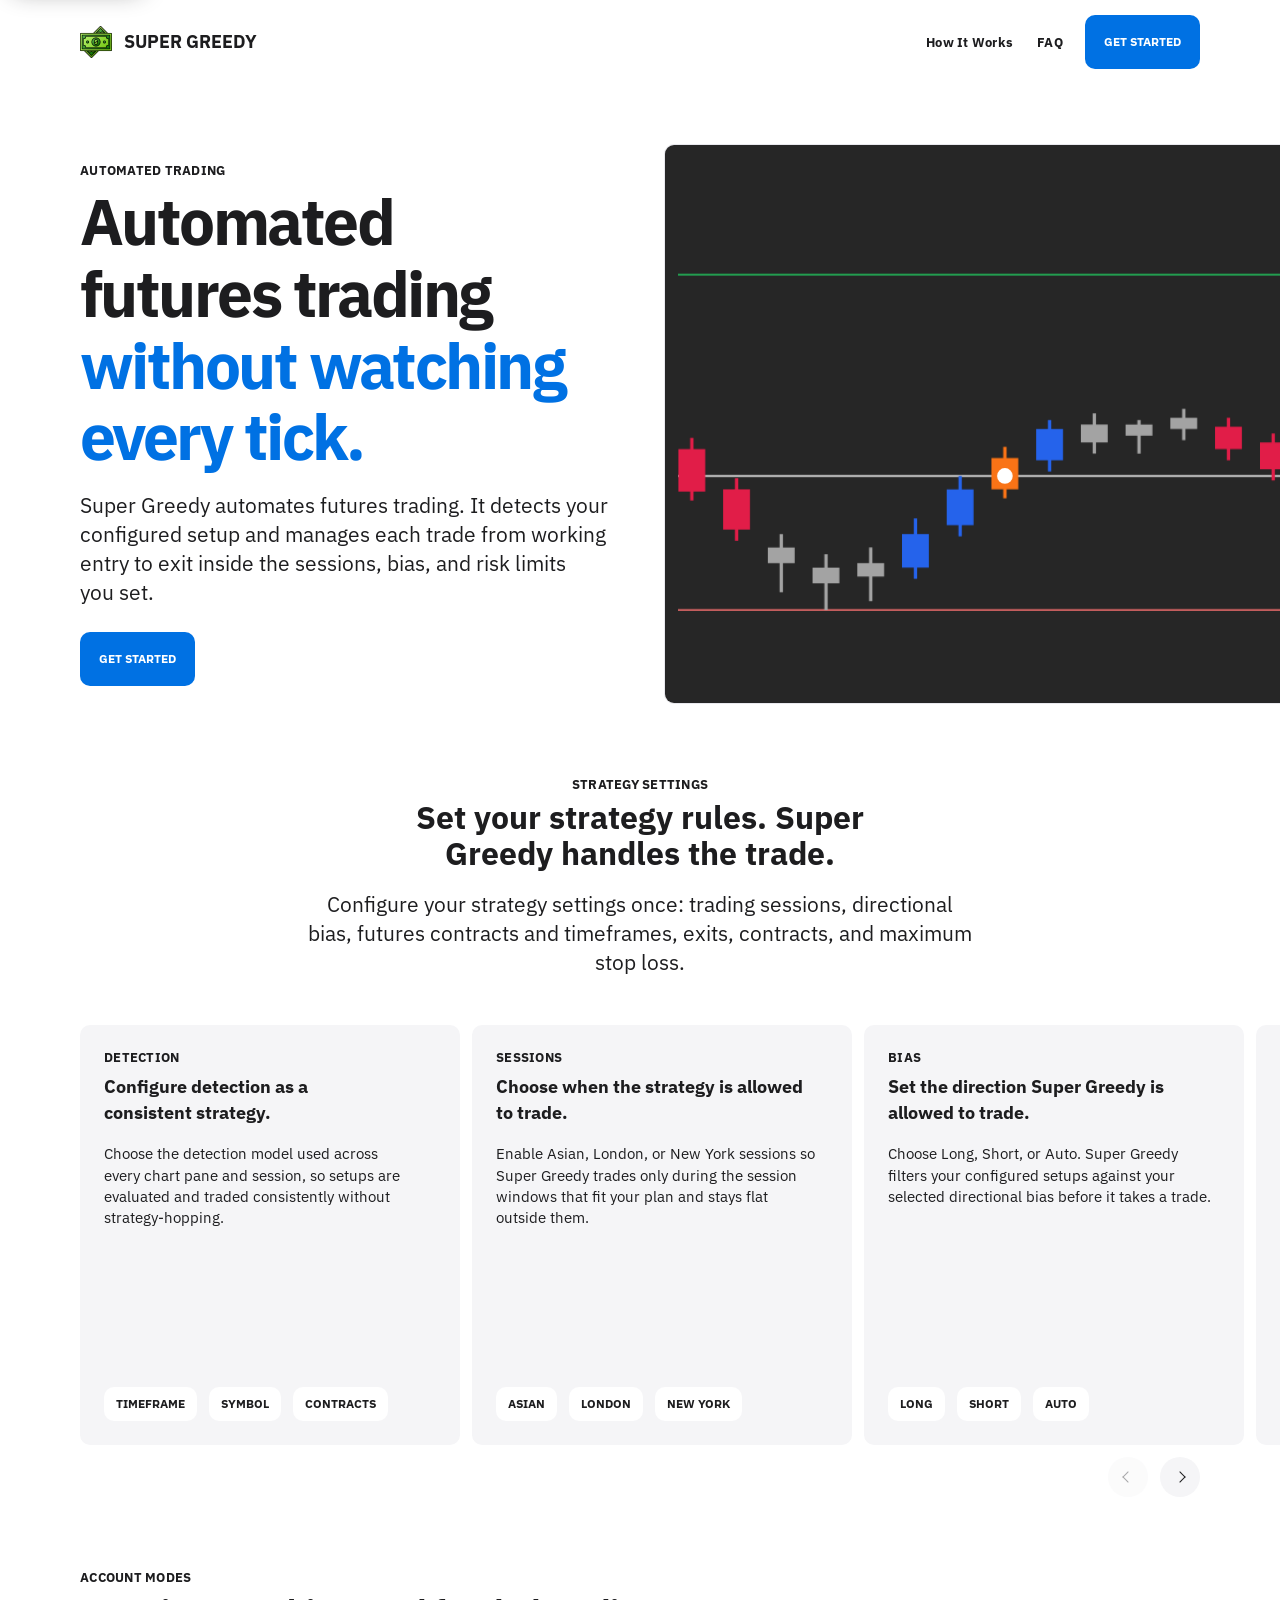
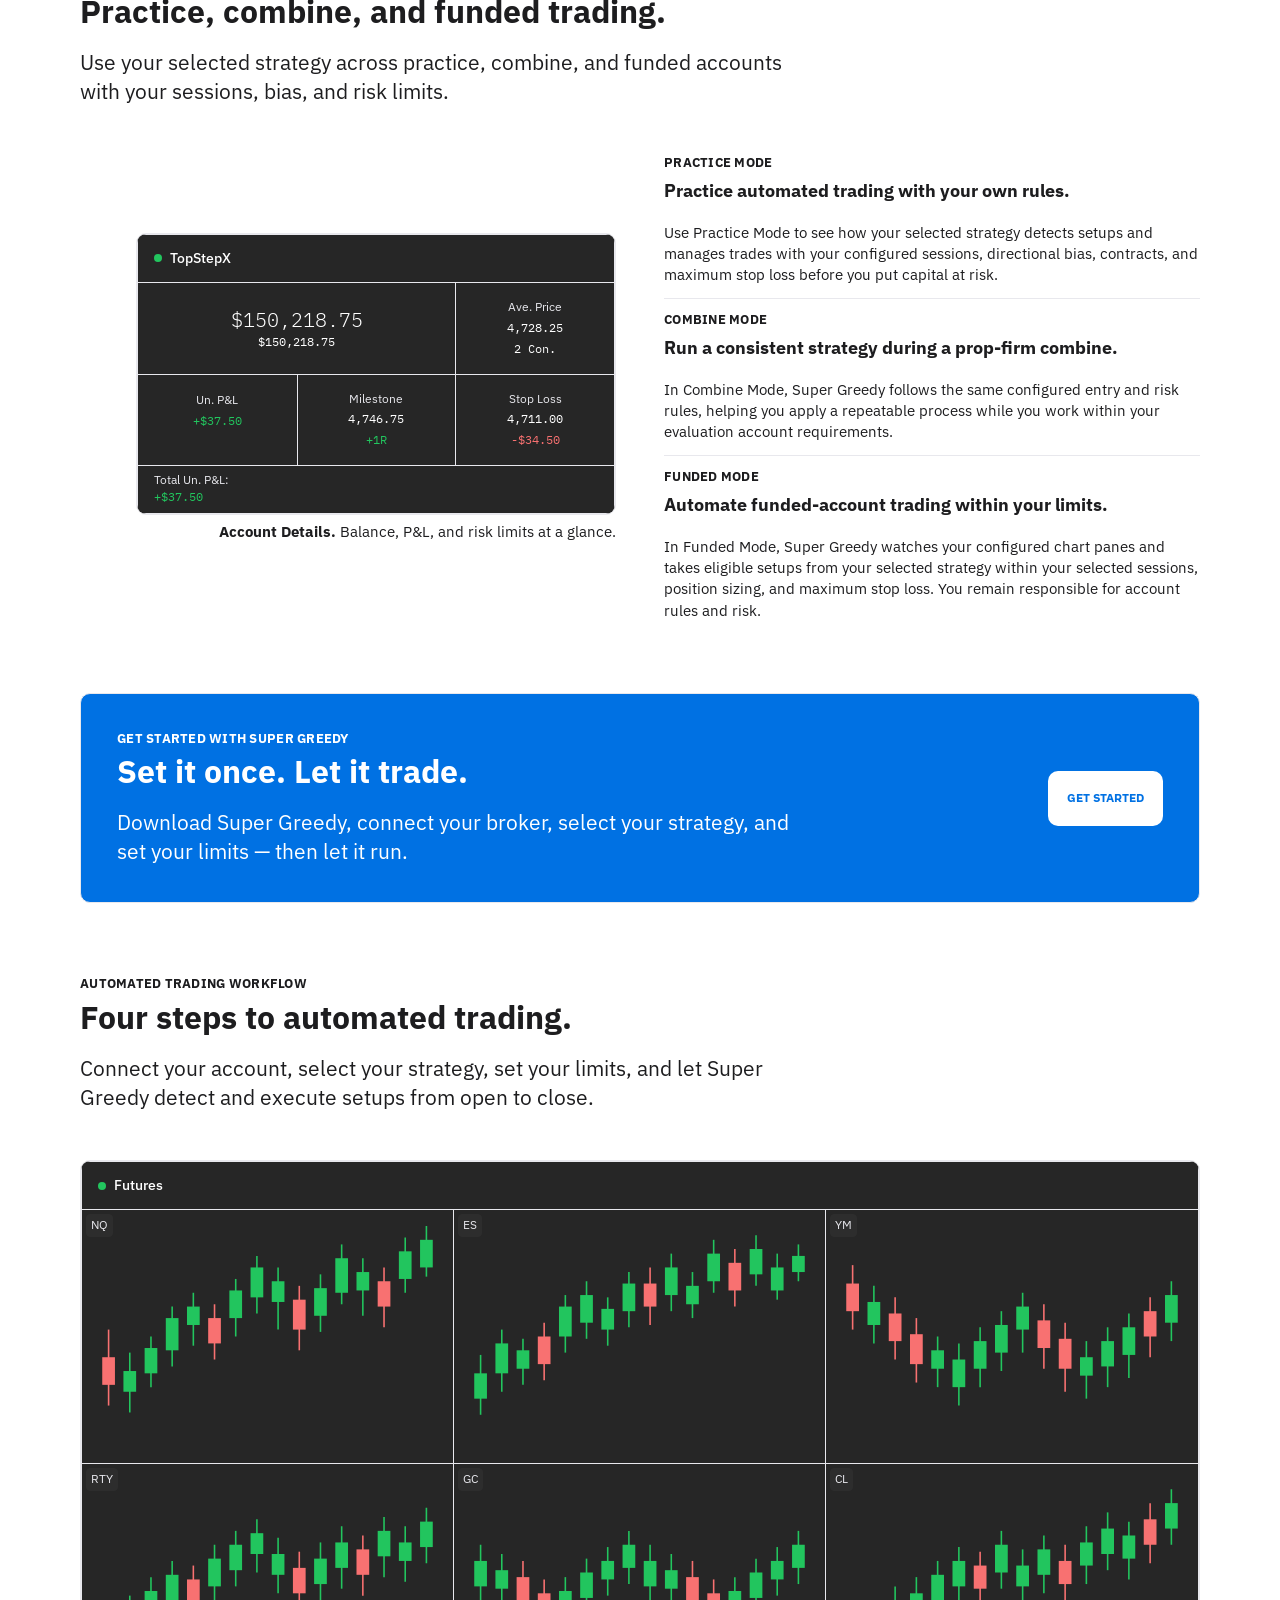
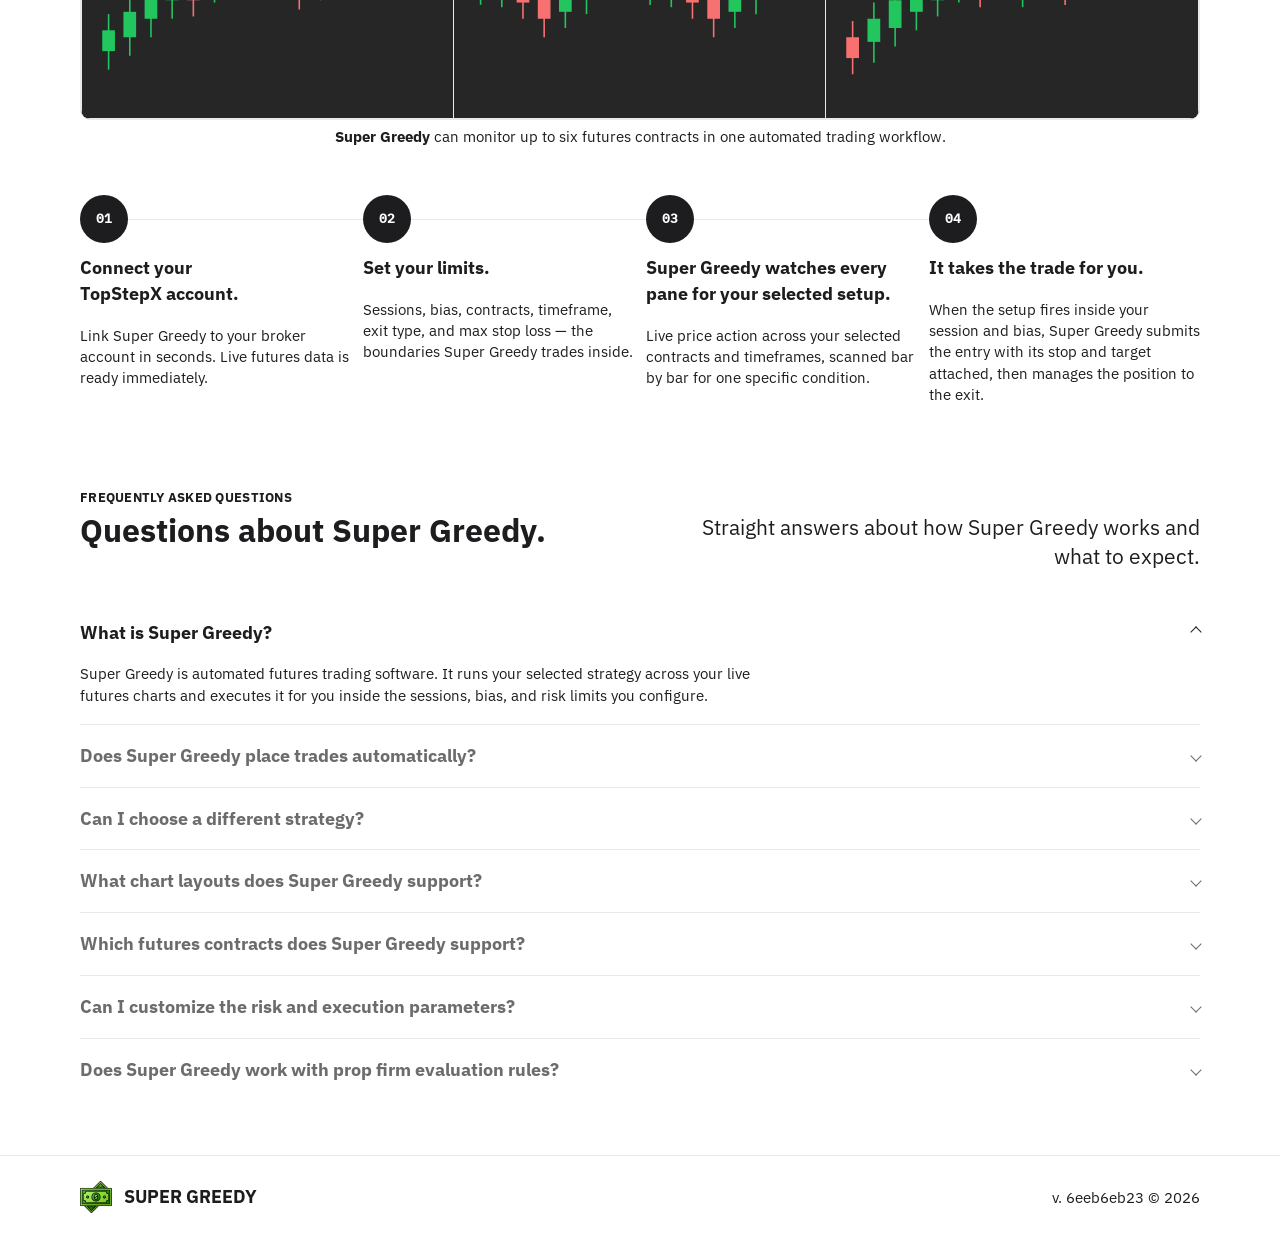
==== commit f5bc65fb: "Publish website from bootstrapio/TradingBot-ProjectX@local" ====
--- a/index.html
+++ b/index.html
@@ -1 +1 @@
-<!doctype html><html lang="en"><head><meta charset="UTF-8"/><meta name="viewport" content="width=device-width,initial-scale=1"/><title>Super Greedy | Automated Trading for Futures</title><meta name="description" content="Super Greedy automates futures trading. It detects your configured setup and manages each trade inside the sessions, bias, and risk limits you set."/><meta name="author" content="Super Greedy"/><meta name="application-name" content="Super Greedy"/><meta name="robots" content="index,follow,max-image-preview:large"/><meta name="googlebot" content="index,follow,max-image-preview:large,max-snippet:-1,max-video-preview:-1"/><meta name="bingbot" content="index,follow,max-image-preview:large,max-snippet:-1,max-video-preview:-1"/><meta name="theme-color" content="rgb(29, 29, 31)"/><meta name="referrer" content="strict-origin-when-cross-origin"/><link rel="canonical" href="https://supergreedy.com/"/><link rel="alternate" type="text/plain" href="https://supergreedy.com/llms.txt" title="LLMs"/><link rel="manifest" href="/assets/site.webmanifest?v=25b06fab7"/><link rel="icon" type="image/png" href="/assets/icons/supergreedy.png?v=25b06fab7" sizes="512x512"/><meta property="og:type" content="website"/><meta property="og:site_name" content="Super Greedy"/><meta property="og:title" content="Super Greedy | Automated Trading for Futures"/><meta property="og:description" content="Automated futures trading. Your selected strategy, managed inside the limits you set."/><meta property="og:url" content="https://supergreedy.com/"/><meta property="og:locale" content="en_US"/><meta property="og:image" content="https://supergreedy.com/assets/images/supergreedy-trading-bot-futures-dashboard-multicontracts-1192.webp?v=25b06fab7"/><meta property="og:image:width" content="1192"/><meta property="og:image:height" content="726"/><meta property="og:image:type" content="image/webp"/><meta property="og:image:alt" content="Super Greedy futures trading dashboard showing multiple contracts in one workspace"/><meta name="twitter:image" content="https://supergreedy.com/assets/images/supergreedy-trading-bot-futures-dashboard-multicontracts-1192.webp?v=25b06fab7"/><meta name="twitter:image:alt" content="Super Greedy futures trading dashboard showing multiple contracts in one workspace"/><meta name="twitter:card" content="summary_large_image"/><meta name="twitter:title" content="Super Greedy | Automated Trading for Futures"/><meta name="twitter:description" content="Automated futures trading. Your selected strategy, managed inside the limits you set."/><script type="application/ld+json" id="marketing-json-ld-build">{"@context":"https://schema.org","@graph":[{"@type":"WebSite","inLanguage":"en-US","@id":"https://supergreedy.com/#website","name":"Super Greedy","url":"https://supergreedy.com/","description":"Super Greedy is an automated TopStepX trading bot for futures. Your selected strategy is detected and executed inside the limits traders set.","publisher":{"@id":"https://supergreedy.com/#organization"}},{"@type":"Organization","contactType":"customer support","availableLanguage":["en-US"],"@id":"https://supergreedy.com/#organization","name":"Super Greedy","url":"https://supergreedy.com/","description":"Super Greedy builds automated TopStepX trading software for futures traders.","email":"hello@supergreedy.com","contactPoint":[{"@type":"ContactPoint","contactType":"customer support","email":"hello@supergreedy.com","availableLanguage":["en-US"]}],"logo":{"@id":"https://supergreedy.com/#logo-image"}},{"@type":"ImageObject","@id":"https://supergreedy.com/#logo-image","name":"Super Greedy","url":"https://supergreedy.com/assets/media/logo.svg?v=25b06fab7","contentUrl":"https://supergreedy.com/assets/media/logo.svg?v=25b06fab7","width":512,"height":512,"caption":"Super Greedy app icon","description":"The Super Greedy brand icon."},{"@type":"ImageObject","@id":"https://supergreedy.com/#dashboardTimeframe-image","name":"Super Greedy Futures Trading Dashboard","url":"https://supergreedy.com/assets/images/supergreedy-trading-bot-futures-dashboard-multitimeframe.webp?v=25b06fab7","contentUrl":"https://supergreedy.com/assets/images/supergreedy-trading-bot-futures-dashboard-multitimeframe.webp?v=25b06fab7","width":1276,"height":768,"caption":"Timeframe. Multiple chart intervals, one contract.","description":"A detailed view of the TopStepX futures trading workflow on a laptop, featuring multiple candlestick charts, trading session controls, and automated trading controls."},{"@type":"ImageObject","@id":"https://supergreedy.com/#dashboardMulticontracts-image","name":"Super Greedy Futures Contracts Dashboard","url":"https://supergreedy.com/assets/images/supergreedy-trading-bot-futures-dashboard-multicontracts-1192.webp?v=25b06fab7","contentUrl":"https://supergreedy.com/assets/images/supergreedy-trading-bot-futures-dashboard-multicontracts-1192.webp?v=25b06fab7","width":1192,"height":726,"caption":"Futures. Multiple contracts in one workspace.","description":"A detailed view of the TopStepX futures trading workflow on a laptop, featuring multiple candlestick charts, trading session controls, and automated trading controls."},{"@type":"WebPage","@id":"https://supergreedy.com/#webpage","url":"https://supergreedy.com/","name":"Super Greedy | Automated Trading for Futures","description":"Super Greedy automates futures trading. It detects your configured setup and manages each trade inside the sessions, bias, and risk limits you set.","isPartOf":{"@id":"https://supergreedy.com/#website"},"inLanguage":"en-US","primaryImageOfPage":{"@id":"https://supergreedy.com/#dashboardMulticontracts-image"},"speakable":{"@type":"SpeakableSpecification","cssSelector":["#hero-title","#hero-description","#features-title","#features-description","#account-modes-title","#account-modes-description","#how-it-works-title","#how-it-works-description"]},"about":{"@id":"https://supergreedy.com/#software"},"mainEntity":{"@id":"https://supergreedy.com/#software"},"hasPart":[{"@id":"https://supergreedy.com/#feature-controls"},{"@id":"https://supergreedy.com/#trading-modes"},{"@id":"https://supergreedy.com/#howto"},{"@id":"https://supergreedy.com/#faq"}]},{"@type":"SoftwareApplication","@id":"https://supergreedy.com/#software","name":"Super Greedy","description":"Super Greedy is an automated TopStepX futures trading bot. It runs your selected strategy across live futures charts and manages each trade automatically — submitting the entry with its stop loss and take profit — inside the sessions, bias, contract, timeframe, and max stop loss the trader configures.","applicationCategory":"FinanceApplication","applicationSubCategory":"Futures trading automation software","operatingSystem":"macOS, Windows","inLanguage":"en-US","keywords":"TopStepX trading bot, TopStepX automated trading, automated futures trading, futures trading bot, strategy automation, Opening Range Breakout, ORB, ES futures, NQ futures, MES futures, MNQ futures, prop firm trading","url":"https://supergreedy.com/","mainEntityOfPage":{"@id":"https://supergreedy.com/#webpage"},"publisher":{"@id":"https://supergreedy.com/#organization"},"brand":{"@id":"https://supergreedy.com/#organization"},"image":"https://supergreedy.com/assets/images/supergreedy-trading-bot-futures-dashboard-multitimeframe.webp?v=25b06fab7","screenshot":["https://supergreedy.com/assets/images/supergreedy-trading-bot-futures-dashboard-multitimeframe.webp?v=25b06fab7","https://supergreedy.com/assets/images/supergreedy-trading-bot-futures-dashboard-multicontracts-1192.webp?v=25b06fab7"],"audience":{"@type":"Audience","audienceType":"Futures traders; prop firm traders; swing traders"},"featureList":["Configure detection as a consistent strategy.","Choose when the strategy is allowed to trade.","Set the direction Super Greedy is allowed to trade.","Choose the futures contracts and timeframes the strategy watches.","Define exits and maximum loss before every trade."]},{"@type":"ItemList","@id":"https://supergreedy.com/#feature-controls","name":"Set your strategy rules. Super Greedy handles the trade.","description":"Configure your strategy settings once: trading sessions, directional bias, futures contracts and timeframes, exits, contracts, and maximum stop loss.","itemListElement":[{"@type":"ListItem","position":1,"description":"Choose the detection model used across every chart pane and session, so setups are evaluated and traded consistently without strategy-hopping.","name":"Configure detection as a consistent strategy."},{"@type":"ListItem","position":2,"description":"Enable Asian, London, or New York sessions so Super Greedy trades only during the session windows that fit your plan and stays flat outside them.","name":"Choose when the strategy is allowed to trade."},{"@type":"ListItem","position":3,"description":"Choose Long, Short, or Auto. Super Greedy filters your configured setups against your selected directional bias before it takes a trade.","name":"Set the direction Super Greedy is allowed to trade."},{"@type":"ListItem","position":4,"description":"Configure futures contracts and timeframes you follow. Each selected chart pane stays synced to live futures data and can trade.","name":"Choose the futures contracts and timeframes the strategy watches."},{"@type":"ListItem","position":5,"description":"Set exit type, contracts, timeframe, and maximum stop loss in advance. Super Greedy submits the protective bracket with the order instead of adding it afterward.","name":"Define exits and maximum loss before every trade."}]},{"@type":"ItemList","@id":"https://supergreedy.com/#trading-modes","name":"Practice, combine, and funded trading.","description":"Use your selected strategy across practice, combine, and funded accounts with your sessions, bias, and risk limits.","itemListElement":[{"@type":"ListItem","position":1,"name":"Practice automated trading with your own rules.","description":"Use Practice Mode to see how your selected strategy detects setups and manages trades with your configured sessions, directional bias, contracts, and maximum stop loss before you put capital at risk."},{"@type":"ListItem","position":2,"name":"Run a consistent strategy during a prop-firm combine.","description":"In Combine Mode, Super Greedy follows the same configured entry and risk rules, helping you apply a repeatable process while you work within your evaluation account requirements."},{"@type":"ListItem","position":3,"name":"Automate funded-account trading within your limits.","description":"In Funded Mode, Super Greedy watches your configured chart panes and takes eligible setups from your selected strategy within your selected sessions, position sizing, and maximum stop loss. You remain responsible for account rules and risk."}]},{"@type":"HowTo","@id":"https://supergreedy.com/#howto","name":"Four steps to automated trading.","description":"Connect your account, select your strategy, set your limits, and let Super Greedy detect and execute setups from open to close.","step":[{"@type":"HowToStep","position":1,"name":"Connect your TopStepX account.","text":"Link Super Greedy to your broker account in seconds. Live futures data is ready immediately."},{"@type":"HowToStep","position":2,"name":"Set your limits.","text":"Sessions, bias, contracts, timeframe, exit type, and max stop loss — the boundaries Super Greedy trades inside."},{"@type":"HowToStep","position":3,"name":"Super Greedy watches every pane for your selected setup.","text":"Live price action across your selected contracts and timeframes, scanned bar by bar for one specific condition."},{"@type":"HowToStep","position":4,"name":"It takes the trade for you.","text":"When the setup fires inside your session and bias, Super Greedy submits the entry with its stop and target attached, then manages the position to the exit."}]},{"@type":"FAQPage","@id":"https://supergreedy.com/#faq","url":"https://supergreedy.com/#faq","name":"Questions about Super Greedy.","description":"Straight answers about how Super Greedy works and what to expect.","isPartOf":{"@id":"https://supergreedy.com/#webpage"},"mainEntity":[{"@type":"Question","name":"What is Super Greedy?","acceptedAnswer":{"@type":"Answer","text":"Super Greedy is automated futures trading software. It runs your selected strategy across your live futures charts and executes it for you inside the sessions, bias, and risk limits you configure."}},{"@type":"Question","name":"Does Super Greedy place trades automatically?","acceptedAnswer":{"@type":"Answer","text":"Yes. When your selected setup appears inside your configured session and bias, Super Greedy submits the entry with its stop loss and take profit attached, and manages the position through to the exit. You set the limits; it does the execution."}},{"@type":"Question","name":"Can I choose a different strategy?","acceptedAnswer":{"@type":"Answer","text":"Yes. You can select the strategy that fits your trading plan, then configure its sessions, bias, futures contracts, timeframes, and risk limits."}},{"@type":"Question","name":"What chart layouts does Super Greedy support?","acceptedAnswer":{"@type":"Answer","text":"Super Greedy supports multi-timeframe futures layouts. Each pane can use the intervals and futures symbols you configure in the Strategy card, and each pane can trade."}},{"@type":"Question","name":"Which futures contracts does Super Greedy support?","acceptedAnswer":{"@type":"Answer","text":"Super Greedy currently supports futures. Available contracts include ES, NQ, MES, and MNQ, depending on your TopStepX account."}},{"@type":"Question","name":"Can I customize the risk and execution parameters?","acceptedAnswer":{"@type":"Answer","text":"Yes — strategy, contracts, timeframe, exit type, and max stop loss. Super Greedy applies the rules you configure consistently across your selected charts and sessions."}},{"@type":"Question","name":"Does Super Greedy work with prop firm evaluation rules?","acceptedAnswer":{"@type":"Answer","text":"Yes. Super Greedy works with TopStepX practice, evaluation, and funded accounts. Position sizing and max stop loss help you stay inside prop firm evaluation requirements."}}]}]}</script><link rel="preload" as="style" href="/assets/ibm-plex-fonts.css?v=25b06fab7" onload='this.onload=null,this.rel="stylesheet"'/><noscript><link rel="stylesheet" href="/assets/ibm-plex-fonts.css?v=25b06fab7"/></noscript><link rel="preload" as="style" href="/assets/website.css?v=25b06fab7" onload='this.onload=null,this.rel="stylesheet"'/><noscript><link rel="stylesheet" href="/assets/website.css?v=25b06fab7"/></noscript><script data-marketing-runtime="media-animations">(()=>{document.documentElement.classList.add("marketingMediaAnimationsEnabled");const e=new Map,t=e=>{const t=String(e).trim().match(/^(-?[\d.]+)(ms|s)$/);if(!t)return 0;const n=Number(t[1]);return Number.isFinite(n)?n*("s"===t[2]?1e3:1):0},n=e=>e&&"function"==typeof e.getAnimations?e.getAnimations({subtree:!0}):[],a=e=>{const t=e.effect?.getComputedTiming?.(),n=Number(t?.endTime);return Number.isFinite(n)?n:Number.POSITIVE_INFINITY},i=(e,i)=>{if(!i||"function"!=typeof e.getAnimations||"function"!=typeof i.getAnimations)return null;const r=[...i.querySelectorAll(".marketingListItem[data-stepper-step]")];if(!r.length)return null;let o=new Map,s=[],c=0,u=0,l=0,m=null,d=1,p="inactive",f=null,g=0;const h=(e=f)=>{const t=r.indexOf(e);r.forEach((n,a)=>{const i=o.get(n),r=Number.isFinite(i)&&u<i,s=e&&a>t;e&&n===e?n.dataset.stepperPlayback="hovered":r||s?n.dataset.stepperPlayback="muted":delete n.dataset.stepperPlayback})},b=(e,t=null)=>{e?i.dataset.stepperPlayback=e:delete i.dataset.stepperPlayback,h(t||f)},w=()=>{s.forEach(e=>e.pause())},v=e=>{s.forEach(t=>{t.currentTime=e})},y=e=>{if(!l)return void(l=e);const t=Math.max(0,e-l);if(l=e,"auto"===p)u=Math.min(c,u+t);else{if("seeking"!==p||null==m)return;u+=t*d;(d>0?u>=m:u<=m)&&(u=m,p="paused",b(null,f))}v(u),h()},M=e=>{g=0,y(e),"auto"===p&&u>=c&&(p="paused"),"auto"!==p&&"seeking"!==p||(g=window.requestAnimationFrame(M))},E=()=>{g||(g=window.requestAnimationFrame(M))},L=e=>{if(f=e,"inactive"===p)return;const t=o.get(e);if(!Number.isFinite(t))return;const n=performance.now();y(n),m=Math.min(c,Math.max(0,t));const a=m-u;if(Math.abs(a)<1)return p="paused",b(null,e),w(),v(m),void(u=m);d=a>0?1:-1,p="seeking",b(d<0?"reverse":null,e),l=n,E()},S=()=>{if(f=null,b(null),"inactive"===p)return;const e=performance.now();y(e),m=null,p="auto",l=e,E()};return r.forEach(e=>{e.addEventListener("pointerenter",()=>L(e)),e.addEventListener("pointerleave",S),e.addEventListener("focusin",()=>L(e)),e.addEventListener("focusout",t=>{e.contains(t.relatedTarget)||S()})}),{activate(){(()=>{const u=r.map(e=>{const n=window.getComputedStyle(e);return{item:e,start:t(n.animationDelay),duration:t(n.animationDuration)}}),l=[...new Set([...n(e),...n(i)])];s=l;const m=l.map(a).filter(Number.isFinite),d=new Map(r.map(t=>{const i=t.dataset.stepperStep,r=i?[...e.querySelectorAll(`[data-chart-step="${i}"]`)]:[],o=[...new Set(r.flatMap(n))].map(a).filter(Number.isFinite);return[i,o.length?Math.max(...o):0]}));c=Math.max(c,...m,...u.map(({start:e,duration:t})=>e+t),0),o=new Map(u.map(({item:e,start:t,duration:n})=>[e,Math.min(c,Math.max(t+n,d.get(e.dataset.stepperStep)||0))])),h()})(),b(null),p="auto",u=0,l=performance.now(),w(),v(0),E(),f&&L(f)}}},r=t=>{t.dataset.mediaAnimationState="in-frame",t.closest(".sectionLayout")?.classList.add("sectionLayout--media-in-frame"),e.get(t)?.activate()},o=()=>{const t=[...document.querySelectorAll(".marketingShowcaseFrame")];if(!t.length)return;if(t.forEach(t=>{const n=t.closest(".sectionLayout")?.querySelector('.marketingList--stepper[data-stepper-animation="chart"]'),a=i(t,n);a&&e.set(t,a)}),"function"!=typeof window.IntersectionObserver)return void t.forEach(r);const n=new Map,a=new window.IntersectionObserver(e=>((e,t)=>{for(const a of e){if(!a.isIntersecting||a.intersectionRatio<1)continue;const e=n.get(a.target)??a.target;r(e),t.unobserve(a.target)}})(e,a),{threshold:[1]});t.forEach(e=>{const t=e.closest(".sectionMedia--bleed")?.closest(".sectionLayout")??e;n.set(t,e),a.observe(t)})};"loading"===document.readyState?document.addEventListener("DOMContentLoaded",o,{once:!0}):o()})()</script><script src="/assets/component-carousel.js?v=25b06fab7" defer="defer"></script><script>!function(){var e=function(){var e=document.head;if(e&&!e.querySelector('[data-marketing-gtm-target="head"]')){var t=document.createElement("script");t.dataset.marketingGtmTarget="head",t.text="(function(w,d,s,l,i){w[l]=w[l]||[];w[l].push({'gtm.start':new Date().getTime(),event:'gtm.js'});var f=d.getElementsByTagName(s)[0],j=d.createElement(s),dl=l!='dataLayer'?'&l='+l:'';j.async=true;j.src='https://www.googletagmanager.com/gtm.js?id='+i+dl;f.parentNode.insertBefore(j,f);})(window,document,'script','dataLayer','GTM-PTG5FV86');",e.appendChild(t)}},t=function(){window.removeEventListener("pointerdown",t),window.removeEventListener("keydown",t),"function"!=typeof window.requestIdleCallback?window.setTimeout(e,0):window.requestIdleCallback(e)};window.addEventListener("pointerdown",t,{once:!0,passive:!0}),window.addEventListener("keydown",t,{once:!0,passive:!0})}()</script></head><body id="top"><noscript><iframe src="https://www.googletagmanager.com/ns.html?id=GTM-PTG5FV86" height="0" width="0" style="display:none;visibility:hidden"></iframe></noscript><a class="skipLink" href="#main-content">Skip to content</a><header><span class="marketingNavScrollSentinel" data-marketing-nav-sentinel aria-hidden="true"></span><nav class="marketingNav" aria-label="Primary site navigation"><div class="marketingNavInner"><a class="marketingBrandRow" href="/" aria-label="Super Greedy home"><img class="marketingIcon" src="/assets/media/logo.svg?v=25b06fab7" alt="" aria-hidden="true" width="32" height="32"/> <span class="brand marketingBrand">Super Greedy</span></a><div class="marketingNavRight"><ul class="marketingNavLinks" aria-label="Explore Super Greedy"><li><a class="marketingNavLink" href="/#how-it-works">How It Works</a></li><li><a class="marketingNavLink" href="/#faq">FAQ</a></li></ul><div class="marketingNavActions"><a class="primaryAction" href="/#download-cta" aria-label="Get started with Super Greedy"><span>Get Started</span></a></div></div></div></nav></header><script src="/assets/navigation.js?v=25b06fab7" defer="defer"></script><main id="main-content" class="marketingShell"><section class="marketingSection" id="hero" data-layout="half" aria-labelledby="hero-title" aria-describedby="hero-description"><div class="sectionLayout layout--half"><div class="sectionContent" data-section-slot="content"><header class="sectionIntro header-hero" data-section-slot="header"><span class="fieldLabel">Automated Trading</span><h1 id="hero-title" class="typography-title">Automated futures trading <strong>without watching every tick.</strong></h1><p id="hero-description" class="typography-lead">Super Greedy automates futures trading. It detects your configured setup and manages each trade from working entry to exit inside the sessions, bias, and risk limits you set.</p><div class="sectionActions sectionHeaderActions" data-section-element="button"><a class="primaryAction" href="/#download-cta" aria-label="Get started with Super Greedy"><span>Get Started</span></a></div></header></div><figure class="marketingShowcase sectionMedia sectionMedia--bleed" data-section-slot="media"><div class="marketingShowcaseFrame"><svg viewBox="0 0 500 250" xmlns="http://www.w3.org/2000/svg" class="chartIllustrationSvg" role="img" aria-label="Trend detection chart showing entry, take-profit, and stop-loss levels." focusable="false"><rect class="chartIllustrationBackground" width="500" height="250"/><g class="chartLevel" style="--d:var(--marketing-trend-level-delay)"><g class="chartIllustrationLineReveal"><line class="chartIllustrationTakeProfitLine chartIllustrationLine" x1="6" y1="58" x2="438" y2="58" stroke-width="0.75"/><line class="chartIllustrationEntryLine chartIllustrationLine" x1="6" y1="148" x2="438" y2="148" stroke-width="0.75"/><line class="chartIllustrationStopLossLine chartIllustrationLine" x1="6" y1="208" x2="438" y2="208" stroke-width="0.75"/></g><g class="chartIllustrationLineBadge"><rect class="chartIllustrationTakeProfitPlate" x="440" y="51" width="52" height="14" rx="3" opacity="0.9"/><text class="chartIllustrationTakeProfitText" x="490" y="61" text-anchor="end">TAKE PROFIT</text></g><g class="chartIllustrationLineBadge"><rect class="chartIllustrationEntryPlate" x="440" y="141" width="52" height="14" rx="3" opacity="0.9"/><text class="chartIllustrationEntryText" x="490" y="151" text-anchor="end">ENTRY</text></g><g class="chartIllustrationLineBadge"><rect class="chartIllustrationStopLossPlate" x="440" y="201" width="52" height="14" rx="3" opacity="0.9"/><text class="chartIllustrationStopLossText" x="490" y="211" text-anchor="end">STOP LOSS</text></g></g><g class="chartBar chartBar--down" style="--d:0s"><line x1="12" y1="131" x2="12" y2="159" stroke-width="1.5"/><rect x="6" y="136" width="12" height="19"/></g><g class="chartBar chartBar--down" style="--d:var(--marketing-chart-bar-stagger)"><line x1="32" y1="149" x2="32" y2="177" stroke-width="1.5"/><rect x="26" y="154" width="12" height="18"/></g><g class="chartBar chartBar--neutral" style="--d:calc(var(--marketing-chart-bar-stagger) * 2)"><line x1="52" y1="174" x2="52" y2="200" stroke-width="1.5"/><rect x="46" y="180" width="12" height="7"/></g><g class="chartBar chartBar--neutral" style="--d:calc(var(--marketing-chart-bar-stagger) * 3)"><line x1="72" y1="183" x2="72" y2="208" stroke-width="1.5"/><rect x="66" y="189" width="12" height="7"/></g><g class="chartBar chartBar--neutral" style="--d:calc(var(--marketing-chart-bar-stagger) * 4)"><line x1="92" y1="180" x2="92" y2="204" stroke-width="1.5"/><rect x="86" y="187" width="12" height="6"/></g><g class="chartBar chartBar--long" style="--d:calc(var(--marketing-chart-bar-stagger) * 5)"><line x1="112" y1="167" x2="112" y2="194" stroke-width="1.5"/><rect x="106" y="174" width="12" height="15"/></g><g class="chartBar chartBar--long" style="--d:calc(var(--marketing-chart-bar-stagger) * 6)"><line x1="132" y1="148" x2="132" y2="175" stroke-width="1.5"/><rect x="126" y="154" width="12" height="16"/></g><g class="chartBar chartBar--open" style="--d:calc(var(--marketing-chart-bar-stagger) * 7)"><line x1="152" y1="135" x2="152" y2="158" stroke-width="1.5"/><rect x="146" y="140" width="12" height="14"/></g><g class="chartBar chartBar--long" style="--d:calc(var(--marketing-chart-bar-stagger) * 8)"><line x1="172" y1="123" x2="172" y2="146" stroke-width="1.5"/><rect x="166" y="127" width="12" height="14"/></g><g class="chartBar chartBar--neutral" style="--d:calc(var(--marketing-chart-bar-stagger) * 9)"><line x1="192" y1="120" x2="192" y2="138" stroke-width="1.5"/><rect x="186" y="125" width="12" height="8"/></g><g class="chartBar chartBar--neutral" style="--d:calc(var(--marketing-chart-bar-stagger) * 10)"><line x1="212" y1="123" x2="212" y2="138" stroke-width="1.5"/><rect x="206" y="125" width="12" height="5"/></g><g class="chartBar chartBar--neutral" style="--d:calc(var(--marketing-chart-bar-stagger) * 11)"><line x1="232" y1="118" x2="232" y2="132" stroke-width="1.5"/><rect x="226" y="122" width="12" height="5"/></g><g class="chartBar chartBar--down" style="--d:calc(var(--marketing-chart-bar-stagger) * 12)"><line x1="252" y1="122" x2="252" y2="141" stroke-width="1.5"/><rect x="246" y="126" width="12" height="10"/></g><g class="chartBar chartBar--down" style="--d:calc(var(--marketing-chart-bar-stagger) * 13)"><line x1="272" y1="129" x2="272" y2="150" stroke-width="1.5"/><rect x="266" y="133" width="12" height="12"/></g><g class="chartBar chartBar--down" style="--d:calc(var(--marketing-chart-bar-stagger) * 14)"><line x1="292" y1="134" x2="292" y2="151" stroke-width="1.5"/><rect x="286" y="138" width="12" height="5"/></g><g class="chartBar chartBar--down" style="--d:calc(var(--marketing-chart-bar-stagger) * 15)"><line x1="312" y1="133" x2="312" y2="153" stroke-width="1.5"/><rect x="306" y="139" width="12" height="8"/></g><g class="chartBar chartBar--long" style="--d:calc(var(--marketing-chart-bar-stagger) * 16)"><line x1="332" y1="129" x2="332" y2="150" stroke-width="1.5"/><rect x="326" y="133" width="12" height="13"/></g><g class="chartBar chartBar--long" style="--d:calc(var(--marketing-chart-bar-stagger) * 17)"><line x1="352" y1="115" x2="352" y2="138" stroke-width="1.5"/><rect x="346" y="119" width="12" height="15"/></g><g class="chartBar chartBar--long" style="--d:calc(var(--marketing-chart-bar-stagger) * 18)"><line x1="372" y1="101" x2="372" y2="124" stroke-width="1.5"/><rect x="366" y="105" width="12" height="14"/></g><g class="chartBar chartBar--long" style="--d:calc(var(--marketing-chart-bar-stagger) * 19)"><line x1="392" y1="88" x2="392" y2="112" stroke-width="1.5"/><rect x="386" y="92" width="12" height="14"/></g><g class="chartBar chartPostEntryTargetBar" style="--d:calc(var(--marketing-chart-bar-stagger) * 20)"><line x1="412" y1="58" x2="412" y2="89" stroke-width="1.5"/><rect x="406" y="66" width="12" height="19"/></g><g class="chartBar chartBar--long" style="--d:calc(var(--marketing-chart-bar-stagger) * 21)"><line x1="432" y1="47" x2="432" y2="73" stroke-width="1.5"/><rect x="426" y="52" width="12" height="17"/></g><circle class="chartDotRing chartIllustrationEntryDot" cx="152" cy="148" r="3.5" fill="none" stroke-width="1.5" vector-effect="non-scaling-stroke" style="--d:var(--marketing-trend-entry-dot-delay)"/><circle class="chartDot chartIllustrationEntryDot" cx="152" cy="148" r="3.5" style="--d:var(--marketing-trend-entry-dot-delay)"/><circle class="chartDotRing chartIllustrationTakeProfitDot" cx="412" cy="58" r="3.5" fill="none" stroke-width="1.5" vector-effect="non-scaling-stroke" style="--d:var(--marketing-trend-take-profit-dot-delay)"/><circle class="chartDot chartIllustrationTakeProfitDot" cx="412" cy="58" r="3.5" style="--d:var(--marketing-trend-take-profit-dot-delay)"/></svg></div></figure></div></section><section class="marketingSection" id="features" data-layout="full" aria-labelledby="features-title" aria-describedby="features-description"><div class="sectionLayout layout--full"><div class="sectionContent" data-section-slot="content"><header class="sectionIntro header-center" data-section-slot="header"><span class="fieldLabel">Strategy Settings</span><h2 id="features-title" class="typography-title">Set your strategy rules. Super Greedy handles the trade.</h2><p id="features-description" class="typography-lead">Configure your strategy settings once: trading sessions, directional bias, futures contracts and timeframes, exits, contracts, and maximum stop loss.</p></header><div class="imageWorkflowCarousel" data-carousel role="region" aria-roledescription="carousel" aria-label="Set your strategy rules. Super Greedy handles the trade."><ul id="features-carousel" class="imageWorkflowGrid" aria-labelledby="features-title"><li class="featureCard" aria-labelledby="feature-detection-title" aria-describedby="feature-detection-paragraph"><span class="fieldLabel">Detection</span><h3 id="feature-detection-title" class="typography-title">Configure detection as a consistent strategy.</h3><p id="feature-detection-paragraph" class="typography-paragraph">Choose the detection model used across every chart pane and session, so setups are evaluated and traded consistently without strategy-hopping.</p><ul class="marketingBadgeRow" data-section-element="badge" aria-label="Detection strategy settings"><li><span class="marketingBadge">Timeframe</span></li><li><span class="marketingBadge">Symbol</span></li><li><span class="marketingBadge">Contracts</span></li></ul></li><li class="featureCard" aria-labelledby="feature-sessions-title" aria-describedby="feature-sessions-paragraph"><span class="fieldLabel">Sessions</span><h3 id="feature-sessions-title" class="typography-title">Choose when the strategy is allowed to trade.</h3><p id="feature-sessions-paragraph" class="typography-paragraph">Enable Asian, London, or New York sessions so Super Greedy trades only during the session windows that fit your plan and stays flat outside them.</p><ul class="marketingBadgeRow" data-section-element="badge" aria-label="Selected trading sessions"><li><span class="marketingBadge">Asian</span></li><li><span class="marketingBadge">London</span></li><li><span class="marketingBadge">New York</span></li></ul></li><li class="featureCard" aria-labelledby="feature-bias-title" aria-describedby="feature-bias-paragraph"><span class="fieldLabel">Bias</span><h3 id="feature-bias-title" class="typography-title">Set the direction Super Greedy is allowed to trade.</h3><p id="feature-bias-paragraph" class="typography-paragraph">Choose Long, Short, or Auto. Super Greedy filters your configured setups against your selected directional bias before it takes a trade.</p><ul class="marketingBadgeRow" data-section-element="badge" aria-label="Available directional bias settings"><li><span class="marketingBadge">Long</span></li><li><span class="marketingBadge">Short</span></li><li><span class="marketingBadge">Auto</span></li></ul></li><li class="featureCard" aria-labelledby="feature-charts-title" aria-describedby="feature-charts-paragraph"><span class="fieldLabel">Futures</span><h3 id="feature-charts-title" class="typography-title">Choose the futures contracts and timeframes the strategy watches.</h3><p id="feature-charts-paragraph" class="typography-paragraph">Configure futures contracts and timeframes you follow. Each selected chart pane stays synced to live futures data and can trade.</p><ul class="marketingBadgeRow" data-section-element="badge" aria-label="Futures trading settings"><li><span class="marketingBadge">Futures</span></li></ul></li><li class="featureCard" aria-labelledby="feature-risk-title" aria-describedby="feature-risk-paragraph"><span class="fieldLabel">Risk</span><h3 id="feature-risk-title" class="typography-title">Define exits and maximum loss before every trade.</h3><p id="feature-risk-paragraph" class="typography-paragraph">Set exit type, contracts, timeframe, and maximum stop loss in advance. Super Greedy submits the protective bracket with the order instead of adding it afterward.</p><ul class="marketingBadgeRow" data-section-element="badge" aria-label="Risk and execution settings"><li><span class="marketingBadge">Daily P&amp;L</span></li><li><span class="marketingBadge">Max Stop Loss</span></li></ul></li></ul><div class="imageWorkflowControls" role="group" aria-label="Carousel controls"><button class="imageWorkflowControl" type="button" data-carousel-action="previous" aria-controls="features-carousel" aria-label="Previous card"><span class="marketingCaret marketingCaret--left" aria-hidden="true"></span></button> <button class="imageWorkflowControl" type="button" data-carousel-action="next" aria-controls="features-carousel" aria-label="Next card"><span class="marketingCaret" aria-hidden="true"></span></button></div></div></div></div></section><section class="marketingSection" id="account-modes" data-layout="half" aria-labelledby="account-modes-title" aria-describedby="account-modes-description"><div class="sectionLayout layout--half layout--reversed sectionLayout--header-full"><div class="sectionContent" data-section-slot="content"><header class="sectionIntro header-left" data-section-slot="header"><span class="fieldLabel">Account Modes</span><h2 id="account-modes-title" class="typography-title">Practice, combine, and funded trading.</h2><p id="account-modes-description" class="typography-lead">Use your selected strategy across practice, combine, and funded accounts with your sessions, bias, and risk limits.</p></header><div class="sectionContentBody"><div class="listExample"><ul class="marketingList marketingList--vertical" aria-labelledby="account-modes-title"><li class="marketingListItem" aria-labelledby="use-case-practice-title" aria-describedby="use-case-practice-paragraph"><div class="itemContent"><span class="fieldLabel">Practice Mode</span><h3 id="use-case-practice-title" class="typography-title">Practice automated trading with your own rules.</h3><p id="use-case-practice-paragraph" class="typography-paragraph">Use Practice Mode to see how your selected strategy detects setups and manages trades with your configured sessions, directional bias, contracts, and maximum stop loss before you put capital at risk.</p></div></li><li class="marketingListItem" aria-labelledby="use-case-combine-title" aria-describedby="use-case-combine-paragraph"><div class="itemContent"><span class="fieldLabel">Combine Mode</span><h3 id="use-case-combine-title" class="typography-title">Run a consistent strategy during a prop-firm combine.</h3><p id="use-case-combine-paragraph" class="typography-paragraph">In Combine Mode, Super Greedy follows the same configured entry and risk rules, helping you apply a repeatable process while you work within your evaluation account requirements.</p></div></li><li class="marketingListItem" aria-labelledby="use-case-funded-title" aria-describedby="use-case-funded-paragraph"><div class="itemContent"><span class="fieldLabel">Funded Mode</span><h3 id="use-case-funded-title" class="typography-title">Automate funded-account trading within your limits.</h3><p id="use-case-funded-paragraph" class="typography-paragraph">In Funded Mode, Super Greedy watches your configured chart panes and takes eligible setups from your selected strategy within your selected sessions, position sizing, and maximum stop loss. You remain responsible for account rules and risk.</p></div></li></ul></div></div></div><figure class="marketingShowcase sectionMedia" data-section-slot="media"><div class="marketingShowcaseFrame"><div class="platformPreviewCard flex flex-col overflow-hidden" role="img" aria-label="Illustrative TopStepX Platform card showing animated sample daily account balance, unrealized profit and loss, average price, milestone, stop loss, and total unrealized profit and loss."><div class="platformPreviewHeader platformPreviewDivider flex h-12 min-h-0 shrink-0 flex-row items-center overflow-hidden border-b px-4"><div class="platformPreviewBrand flex items-center gap-2"><span class="platformPreviewStatePositive h-2 w-2 shrink-0 rounded-full" aria-hidden="true"></span><span>TopStepX</span></div></div><div class="platformPreviewGrid grid min-h-0 w-full flex-1 grid-cols-3 grid-rows-2 gap-0" aria-hidden="true"><div class="col-span-2 flex h-full min-h-0 flex-col items-center justify-center gap-1 p-4 text-center"><span class="gbMktValueTicker platformPreviewBalance font-mono"><span>$150,218.75</span><span>$150,236.25</span><span>$150,204.50</span><span>$150,218.75</span></span><span class="platformPreviewSecondaryValue font-mono">$150,218.75</span></div><div class="platformPreviewDivider flex h-full min-h-0 flex-col items-center justify-center gap-1 border-l p-4 text-center"><span class="platformPreviewMuted">Ave. Price</span><span class="font-mono">4,728.25</span><span class="font-mono">2 Con.</span></div><div class="platformPreviewDivider flex h-full min-h-0 flex-col items-center justify-center gap-1 border-t p-4 text-center"><span class="platformPreviewMuted">Un. P&amp;L</span><span class="platformPreviewStatePositive gbMktValueTicker font-mono"><span>+$37.50</span><span>+$55.00</span><span>+$23.25</span><span>+$37.50</span></span><span class="font-mono">&nbsp;</span></div><div class="platformPreviewDivider flex h-full min-h-0 flex-col items-center justify-center gap-1 border-l border-t p-4 text-center"><span class="platformPreviewMuted">Milestone</span><span class="font-mono">4,746.75</span><span class="platformPreviewStatePositive font-mono">+1R</span></div><div class="platformPreviewDivider flex h-full min-h-0 flex-col items-center justify-center gap-1 border-l border-t p-4 text-center"><span class="platformPreviewMuted">Stop Loss</span><span class="font-mono">4,711.00</span><span class="platformPreviewStateNegative font-mono">-$34.50</span></div></div><div class="platformPreviewFooter platformPreviewDivider flex h-12 min-h-0 shrink-0 items-center overflow-hidden border-t px-4"><div class="platformPreviewFooterMetric flex h-full min-h-0 flex-col justify-center"><span class="platformPreviewMuted">Total Un. P&amp;L:</span><span class="platformPreviewStatePositive font-mono">+$37.50</span></div></div></div></div><figcaption class="figureCaption"><strong>Account Details.</strong> Balance, P&amp;L, and risk limits at a glance.</figcaption></figure></div></section><section class="marketingSection" id="download-cta" data-layout="full" aria-labelledby="download-cta-title" aria-describedby="download-cta-description"><div class="sectionLayout layout--full"><div class="sectionContent" data-section-slot="content"><article class="ctaPanel"><header class="sectionIntro header-left" data-section-slot="header"><span class="fieldLabel">Get Started with Super Greedy</span><h2 id="download-cta-title" class="typography-title">Set it once. Let it trade.</h2><p id="download-cta-description" class="typography-lead">Download Super Greedy, connect your broker, select your strategy, and set your limits — then let it run.</p></header><div class="sectionActions ctaPanelActions" data-section-element="button"><a class="primaryAction" href="/#download-cta" aria-label="Get started with Super Greedy"><span>Get Started</span></a></div></article></div></div></section><section class="marketingSection" id="how-it-works" data-layout="full" aria-labelledby="how-it-works-title" aria-describedby="how-it-works-description"><div class="sectionLayout layout--full sectionLayout--header-full"><div class="sectionContent" data-section-slot="content"><header class="sectionIntro header-left" data-section-slot="header"><span class="fieldLabel">Automated Trading Workflow</span><h2 id="how-it-works-title" class="typography-title">Four steps to automated trading.</h2><p id="how-it-works-description" class="typography-lead">Connect your account, select your strategy, set your limits, and let Super Greedy detect and execute setups from open to close.</p></header><div class="sectionContentBody"><ol class="marketingList marketingList--horizontal marketingList--stepper" aria-labelledby="how-it-works-title"><li class="marketingListItem marketingListItem--stepper" aria-labelledby="workflow-step-1-title" aria-describedby="workflow-step-1-paragraph"><div class="listStepMarker" aria-hidden="true"><span class="listStepDot">01</span></div><div class="itemContent"><h3 id="workflow-step-1-title" class="typography-title">Connect your TopStepX account.</h3><p id="workflow-step-1-paragraph" class="typography-paragraph">Link Super Greedy to your broker account in seconds. Live futures data is ready immediately.</p></div></li><li class="marketingListItem marketingListItem--stepper" aria-labelledby="workflow-step-2-title" aria-describedby="workflow-step-2-paragraph"><div class="listStepMarker" aria-hidden="true"><span class="listStepDot">02</span></div><div class="itemContent"><h3 id="workflow-step-2-title" class="typography-title">Set your limits.</h3><p id="workflow-step-2-paragraph" class="typography-paragraph">Sessions, bias, contracts, timeframe, exit type, and max stop loss — the boundaries Super Greedy trades inside.</p></div></li><li class="marketingListItem marketingListItem--stepper" aria-labelledby="workflow-step-3-title" aria-describedby="workflow-step-3-paragraph"><div class="listStepMarker" aria-hidden="true"><span class="listStepDot">03</span></div><div class="itemContent"><h3 id="workflow-step-3-title" class="typography-title">Super Greedy watches every pane for your selected setup.</h3><p id="workflow-step-3-paragraph" class="typography-paragraph">Live price action across your selected contracts and timeframes, scanned bar by bar for one specific condition.</p></div></li><li class="marketingListItem marketingListItem--stepper" aria-labelledby="workflow-step-4-title" aria-describedby="workflow-step-4-paragraph"><div class="listStepMarker" aria-hidden="true"><span class="listStepDot">04</span></div><div class="itemContent"><h3 id="workflow-step-4-title" class="typography-title">It takes the trade for you.</h3><p id="workflow-step-4-paragraph" class="typography-paragraph">When the setup fires inside your session and bias, Super Greedy submits the entry with its stop and target attached, then manages the position to the exit.</p></div></li></ol></div></div><figure class="marketingShowcase sectionMedia" data-section-slot="media"><div class="marketingShowcaseFrame"><div class="chartPreviewCard" role="img" aria-label="Illustrative Super Greedy Chart Card showing up to six futures contracts monitored in one automated trading workflow."><div class="chartPreviewHeader flex items-center overflow-hidden border-b"><div class="chartPreviewBrand flex min-w-0 items-center"><span class="chartPreviewStatePositive rounded-full" aria-hidden="true"></span> <span>Futures</span></div></div><div class="chartPreviewGrid" aria-hidden="true"><div class="chartPreviewPane"><span class="chartPreviewBadge">NQ</span> <svg class="chartPreviewPlot" viewBox="0 0 320 96" preserveAspectRatio="none" focusable="false"><g class="chartBar chartBar--down"><line x1="10" y1="45" x2="10" y2="78" stroke-width="1.5"/><rect x="4" y="57" width="12" height="12"/></g><g class="chartBar chartBar--neutral"><line x1="30" y1="55" x2="30" y2="81" stroke-width="1.5"/><rect x="24" y="63" width="12" height="9"/></g><g class="chartBar chartBar--long"><line x1="50" y1="48" x2="50" y2="70" stroke-width="1.5"/><rect x="44" y="53" width="12" height="11"/></g><g class="chartBar chartBar--long"><line x1="70" y1="35" x2="70" y2="61" stroke-width="1.5"/><rect x="64" y="40" width="12" height="14"/></g><g class="chartBar chartBar--neutral"><line x1="90" y1="29" x2="90" y2="52" stroke-width="1.5"/><rect x="84" y="35" width="12" height="8"/></g><g class="chartBar chartBar--down"><line x1="110" y1="34" x2="110" y2="58" stroke-width="1.5"/><rect x="104" y="40" width="12" height="11"/></g><g class="chartBar chartBar--long"><line x1="130" y1="23" x2="130" y2="48" stroke-width="1.5"/><rect x="124" y="28" width="12" height="12"/></g><g class="chartBar chartBar--long"><line x1="150" y1="13" x2="150" y2="38" stroke-width="1.5"/><rect x="144" y="18" width="12" height="13"/></g><g class="chartBar chartBar--neutral"><line x1="170" y1="18" x2="170" y2="45" stroke-width="1.5"/><rect x="164" y="24" width="12" height="9"/></g><g class="chartBar chartBar--down"><line x1="190" y1="26" x2="190" y2="54" stroke-width="1.5"/><rect x="184" y="32" width="12" height="13"/></g><g class="chartBar chartBar--long"><line x1="210" y1="21" x2="210" y2="46" stroke-width="1.5"/><rect x="204" y="27" width="12" height="12"/></g><g class="chartBar chartBar--long"><line x1="230" y1="8" x2="230" y2="34" stroke-width="1.5"/><rect x="224" y="14" width="12" height="15"/></g><g class="chartBar chartBar--neutral"><line x1="250" y1="14" x2="250" y2="39" stroke-width="1.5"/><rect x="244" y="20" width="12" height="8"/></g><g class="chartBar chartBar--down"><line x1="270" y1="18" x2="270" y2="44" stroke-width="1.5"/><rect x="264" y="24" width="12" height="11"/></g><g class="chartBar chartBar--long"><line x1="290" y1="5" x2="290" y2="29" stroke-width="1.5"/><rect x="284" y="11" width="12" height="12"/></g><g class="chartBar chartBar--long"><line x1="310" y1="0" x2="310" y2="22" stroke-width="1.5"/><rect x="304" y="6" width="12" height="12"/></g></svg></div><div class="chartPreviewPane"><span class="chartPreviewBadge">ES</span> <svg class="chartPreviewPlot" viewBox="0 0 320 96" preserveAspectRatio="none" focusable="false"><g class="chartBar chartBar--long"><line x1="10" y1="56" x2="10" y2="82" stroke-width="1.5"/><rect x="4" y="64" width="12" height="11"/></g><g class="chartBar chartBar--long"><line x1="30" y1="45" x2="30" y2="72" stroke-width="1.5"/><rect x="24" y="51" width="12" height="13"/></g><g class="chartBar chartBar--neutral"><line x1="50" y1="49" x2="50" y2="69" stroke-width="1.5"/><rect x="44" y="54" width="12" height="8"/></g><g class="chartBar chartBar--down"><line x1="70" y1="42" x2="70" y2="67" stroke-width="1.5"/><rect x="64" y="48" width="12" height="12"/></g><g class="chartBar chartBar--long"><line x1="90" y1="30" x2="90" y2="55" stroke-width="1.5"/><rect x="84" y="35" width="12" height="13"/></g><g class="chartBar chartBar--long"><line x1="110" y1="24" x2="110" y2="49" stroke-width="1.5"/><rect x="104" y="30" width="12" height="12"/></g><g class="chartBar chartBar--neutral"><line x1="130" y1="31" x2="130" y2="52" stroke-width="1.5"/><rect x="124" y="36" width="12" height="9"/></g><g class="chartBar chartBar--long"><line x1="150" y1="20" x2="150" y2="44" stroke-width="1.5"/><rect x="144" y="25" width="12" height="12"/></g><g class="chartBar chartBar--down"><line x1="170" y1="18" x2="170" y2="43" stroke-width="1.5"/><rect x="164" y="25" width="12" height="10"/></g><g class="chartBar chartBar--long"><line x1="190" y1="12" x2="190" y2="37" stroke-width="1.5"/><rect x="184" y="18" width="12" height="12"/></g><g class="chartBar chartBar--neutral"><line x1="210" y1="20" x2="210" y2="40" stroke-width="1.5"/><rect x="204" y="26" width="12" height="8"/></g><g class="chartBar chartBar--long"><line x1="230" y1="6" x2="230" y2="29" stroke-width="1.5"/><rect x="224" y="12" width="12" height="12"/></g><g class="chartBar chartBar--down"><line x1="250" y1="10" x2="250" y2="35" stroke-width="1.5"/><rect x="244" y="16" width="12" height="12"/></g><g class="chartBar chartBar--long"><line x1="270" y1="4" x2="270" y2="26" stroke-width="1.5"/><rect x="264" y="10" width="12" height="11"/></g><g class="chartBar chartBar--long"><line x1="290" y1="12" x2="290" y2="32" stroke-width="1.5"/><rect x="284" y="18" width="12" height="10"/></g><g class="chartBar chartBar--neutral"><line x1="310" y1="8" x2="310" y2="24" stroke-width="1.5"/><rect x="304" y="13" width="12" height="7"/></g></svg></div><div class="chartPreviewPane"><span class="chartPreviewBadge">YM</span> <svg class="chartPreviewPlot" viewBox="0 0 320 96" preserveAspectRatio="none" focusable="false"><g class="chartBar chartBar--down"><line x1="10" y1="17" x2="10" y2="45" stroke-width="1.5"/><rect x="4" y="25" width="12" height="12"/></g><g class="chartBar chartBar--neutral"><line x1="30" y1="26" x2="30" y2="51" stroke-width="1.5"/><rect x="24" y="33" width="12" height="10"/></g><g class="chartBar chartBar--down"><line x1="50" y1="31" x2="50" y2="58" stroke-width="1.5"/><rect x="44" y="38" width="12" height="12"/></g><g class="chartBar chartBar--down"><line x1="70" y1="40" x2="70" y2="68" stroke-width="1.5"/><rect x="64" y="47" width="12" height="13"/></g><g class="chartBar chartBar--neutral"><line x1="90" y1="48" x2="90" y2="70" stroke-width="1.5"/><rect x="84" y="54" width="12" height="8"/></g><g class="chartBar chartBar--long"><line x1="110" y1="51" x2="110" y2="78" stroke-width="1.5"/><rect x="104" y="58" width="12" height="12"/></g><g class="chartBar chartBar--long"><line x1="130" y1="44" x2="130" y2="70" stroke-width="1.5"/><rect x="124" y="50" width="12" height="12"/></g><g class="chartBar chartBar--long"><line x1="150" y1="37" x2="150" y2="63" stroke-width="1.5"/><rect x="144" y="43" width="12" height="12"/></g><g class="chartBar chartBar--neutral"><line x1="170" y1="29" x2="170" y2="55" stroke-width="1.5"/><rect x="164" y="35" width="12" height="10"/></g><g class="chartBar chartBar--down"><line x1="190" y1="34" x2="190" y2="62" stroke-width="1.5"/><rect x="184" y="41" width="12" height="12"/></g><g class="chartBar chartBar--down"><line x1="210" y1="42" x2="210" y2="72" stroke-width="1.5"/><rect x="204" y="49" width="12" height="13"/></g><g class="chartBar chartBar--neutral"><line x1="230" y1="50" x2="230" y2="75" stroke-width="1.5"/><rect x="224" y="57" width="12" height="8"/></g><g class="chartBar chartBar--long"><line x1="250" y1="44" x2="250" y2="70" stroke-width="1.5"/><rect x="244" y="50" width="12" height="11"/></g><g class="chartBar chartBar--long"><line x1="270" y1="38" x2="270" y2="66" stroke-width="1.5"/><rect x="264" y="44" width="12" height="12"/></g><g class="chartBar chartBar--down"><line x1="290" y1="31" x2="290" y2="57" stroke-width="1.5"/><rect x="284" y="37" width="12" height="11"/></g><g class="chartBar chartBar--long"><line x1="310" y1="24" x2="310" y2="50" stroke-width="1.5"/><rect x="304" y="30" width="12" height="12"/></g></svg></div><div class="chartPreviewPane"><span class="chartPreviewBadge">RTY</span> <svg class="chartPreviewPlot" viewBox="0 0 320 96" preserveAspectRatio="none" focusable="false"><g class="chartBar chartBar--neutral"><line x1="10" y1="58" x2="10" y2="82" stroke-width="1.5"/><rect x="4" y="65" width="12" height="9"/></g><g class="chartBar chartBar--long"><line x1="30" y1="50" x2="30" y2="76" stroke-width="1.5"/><rect x="24" y="57" width="12" height="11"/></g><g class="chartBar chartBar--long"><line x1="50" y1="42" x2="50" y2="68" stroke-width="1.5"/><rect x="44" y="48" width="12" height="12"/></g><g class="chartBar chartBar--long"><line x1="70" y1="35" x2="70" y2="60" stroke-width="1.5"/><rect x="64" y="41" width="12" height="11"/></g><g class="chartBar chartBar--down"><line x1="90" y1="37" x2="90" y2="59" stroke-width="1.5"/><rect x="84" y="43" width="12" height="9"/></g><g class="chartBar chartBar--long"><line x1="110" y1="28" x2="110" y2="53" stroke-width="1.5"/><rect x="104" y="34" width="12" height="12"/></g><g class="chartBar chartBar--long"><line x1="130" y1="22" x2="130" y2="46" stroke-width="1.5"/><rect x="124" y="28" width="12" height="11"/></g><g class="chartBar chartBar--neutral"><line x1="150" y1="17" x2="150" y2="40" stroke-width="1.5"/><rect x="144" y="23" width="12" height="9"/></g><g class="chartBar chartBar--long"><line x1="170" y1="25" x2="170" y2="49" stroke-width="1.5"/><rect x="164" y="32" width="12" height="9"/></g><g class="chartBar chartBar--down"><line x1="190" y1="31" x2="190" y2="56" stroke-width="1.5"/><rect x="184" y="38" width="12" height="11"/></g><g class="chartBar chartBar--long"><line x1="210" y1="27" x2="210" y2="52" stroke-width="1.5"/><rect x="204" y="34" width="12" height="11"/></g><g class="chartBar chartBar--long"><line x1="230" y1="20" x2="230" y2="47" stroke-width="1.5"/><rect x="224" y="27" width="12" height="11"/></g><g class="chartBar chartBar--down"><line x1="250" y1="24" x2="250" y2="50" stroke-width="1.5"/><rect x="244" y="30" width="12" height="11"/></g><g class="chartBar chartBar--long"><line x1="270" y1="16" x2="270" y2="42" stroke-width="1.5"/><rect x="264" y="22" width="12" height="11"/></g><g class="chartBar chartBar--neutral"><line x1="290" y1="20" x2="290" y2="44" stroke-width="1.5"/><rect x="284" y="27" width="12" height="8"/></g><g class="chartBar chartBar--long"><line x1="310" y1="12" x2="310" y2="36" stroke-width="1.5"/><rect x="304" y="18" width="12" height="11"/></g></svg></div><div class="chartPreviewPane"><span class="chartPreviewBadge">GC</span> <svg class="chartPreviewPlot" viewBox="0 0 320 96" preserveAspectRatio="none" focusable="false"><g class="chartBar chartBar--long"><line x1="10" y1="28" x2="10" y2="54" stroke-width="1.5"/><rect x="4" y="35" width="12" height="11"/></g><g class="chartBar chartBar--neutral"><line x1="30" y1="32" x2="30" y2="55" stroke-width="1.5"/><rect x="24" y="39" width="12" height="8"/></g><g class="chartBar chartBar--down"><line x1="50" y1="35" x2="50" y2="60" stroke-width="1.5"/><rect x="44" y="42" width="12" height="11"/></g><g class="chartBar chartBar--down"><line x1="70" y1="43" x2="70" y2="68" stroke-width="1.5"/><rect x="64" y="49" width="12" height="11"/></g><g class="chartBar chartBar--long"><line x1="90" y1="42" x2="90" y2="64" stroke-width="1.5"/><rect x="84" y="48" width="12" height="9"/></g><g class="chartBar chartBar--long"><line x1="110" y1="34" x2="110" y2="58" stroke-width="1.5"/><rect x="104" y="40" width="12" height="11"/></g><g class="chartBar chartBar--neutral"><line x1="130" y1="29" x2="130" y2="50" stroke-width="1.5"/><rect x="124" y="35" width="12" height="8"/></g><g class="chartBar chartBar--long"><line x1="150" y1="22" x2="150" y2="45" stroke-width="1.5"/><rect x="144" y="28" width="12" height="10"/></g><g class="chartBar chartBar--long"><line x1="170" y1="28" x2="170" y2="54" stroke-width="1.5"/><rect x="164" y="35" width="12" height="11"/></g><g class="chartBar chartBar--neutral"><line x1="190" y1="32" x2="190" y2="55" stroke-width="1.5"/><rect x="184" y="39" width="12" height="8"/></g><g class="chartBar chartBar--down"><line x1="210" y1="35" x2="210" y2="60" stroke-width="1.5"/><rect x="204" y="42" width="12" height="11"/></g><g class="chartBar chartBar--down"><line x1="230" y1="43" x2="230" y2="68" stroke-width="1.5"/><rect x="224" y="49" width="12" height="11"/></g><g class="chartBar chartBar--long"><line x1="250" y1="42" x2="250" y2="64" stroke-width="1.5"/><rect x="244" y="48" width="12" height="9"/></g><g class="chartBar chartBar--long"><line x1="270" y1="34" x2="270" y2="58" stroke-width="1.5"/><rect x="264" y="40" width="12" height="11"/></g><g class="chartBar chartBar--neutral"><line x1="290" y1="29" x2="290" y2="50" stroke-width="1.5"/><rect x="284" y="35" width="12" height="8"/></g><g class="chartBar chartBar--long"><line x1="310" y1="22" x2="310" y2="45" stroke-width="1.5"/><rect x="304" y="28" width="12" height="10"/></g></svg></div><div class="chartPreviewPane"><span class="chartPreviewBadge">CL</span> <svg class="chartPreviewPlot" viewBox="0 0 320 96" preserveAspectRatio="none" focusable="false"><g class="chartBar chartBar--down"><line x1="10" y1="61" x2="10" y2="84" stroke-width="1.5"/><rect x="4" y="68" width="12" height="9"/></g><g class="chartBar chartBar--long"><line x1="30" y1="53" x2="30" y2="79" stroke-width="1.5"/><rect x="24" y="60" width="12" height="10"/></g><g class="chartBar chartBar--long"><line x1="50" y1="46" x2="50" y2="72" stroke-width="1.5"/><rect x="44" y="52" width="12" height="12"/></g><g class="chartBar chartBar--neutral"><line x1="70" y1="42" x2="70" y2="65" stroke-width="1.5"/><rect x="64" y="49" width="12" height="8"/></g><g class="chartBar chartBar--long"><line x1="90" y1="35" x2="90" y2="59" stroke-width="1.5"/><rect x="84" y="41" width="12" height="11"/></g><g class="chartBar chartBar--long"><line x1="110" y1="29" x2="110" y2="53" stroke-width="1.5"/><rect x="104" y="35" width="12" height="11"/></g><g class="chartBar chartBar--down"><line x1="130" y1="31" x2="130" y2="55" stroke-width="1.5"/><rect x="124" y="37" width="12" height="10"/></g><g class="chartBar chartBar--long"><line x1="150" y1="22" x2="150" y2="47" stroke-width="1.5"/><rect x="144" y="28" width="12" height="12"/></g><g class="chartBar chartBar--neutral"><line x1="170" y1="30" x2="170" y2="55" stroke-width="1.5"/><rect x="164" y="37" width="12" height="9"/></g><g class="chartBar chartBar--long"><line x1="190" y1="24" x2="190" y2="49" stroke-width="1.5"/><rect x="184" y="30" width="12" height="11"/></g><g class="chartBar chartBar--down"><line x1="210" y1="28" x2="210" y2="54" stroke-width="1.5"/><rect x="204" y="35" width="12" height="10"/></g><g class="chartBar chartBar--long"><line x1="230" y1="20" x2="230" y2="45" stroke-width="1.5"/><rect x="224" y="27" width="12" height="10"/></g><g class="chartBar chartBar--long"><line x1="250" y1="14" x2="250" y2="39" stroke-width="1.5"/><rect x="244" y="21" width="12" height="11"/></g><g class="chartBar chartBar--neutral"><line x1="270" y1="18" x2="270" y2="43" stroke-width="1.5"/><rect x="264" y="24" width="12" height="10"/></g><g class="chartBar chartBar--down"><line x1="290" y1="10" x2="290" y2="36" stroke-width="1.5"/><rect x="284" y="17" width="12" height="11"/></g><g class="chartBar chartBar--long"><line x1="310" y1="4" x2="310" y2="28" stroke-width="1.5"/><rect x="304" y="10" width="12" height="11"/></g></svg></div></div></div></div><figcaption class="figureCaption"><strong>Super Greedy</strong> can monitor up to six futures contracts in one automated trading workflow.</figcaption></figure></div></section><section class="marketingSection" id="faq" data-layout="full" aria-labelledby="faq-title" aria-describedby="faq-description"><div class="sectionLayout layout--full"><div class="sectionContent" data-section-slot="content"><header class="sectionIntro header-split" data-section-slot="header"><span class="fieldLabel">Frequently Asked Questions</span><h2 id="faq-title" class="typography-title">Questions about Super Greedy.</h2><p id="faq-description" class="typography-lead">Straight answers about how Super Greedy works and what to expect.</p></header><div class="accordion" data-component="accordion" aria-label="Frequently asked questions"><details class="accordionItem" name="faq" open><summary class="accordionSummary"><h3 class="typography-title">What is Super Greedy?</h3><span class="marketingCaret marketingCaret--down" aria-hidden="true"></span></summary><div class="accordionBody"><p class="typography-paragraph">Super Greedy is automated futures trading software. It runs your selected strategy across your live futures charts and executes it for you inside the sessions, bias, and risk limits you configure.</p></div></details><details class="accordionItem" name="faq"><summary class="accordionSummary"><h3 class="typography-title">Does Super Greedy place trades automatically?</h3><span class="marketingCaret marketingCaret--down" aria-hidden="true"></span></summary><div class="accordionBody"><p class="typography-paragraph">Yes. When your selected setup appears inside your configured session and bias, Super Greedy submits the entry with its stop loss and take profit attached, and manages the position through to the exit. You set the limits; it does the execution.</p></div></details><details class="accordionItem" name="faq"><summary class="accordionSummary"><h3 class="typography-title">Can I choose a different strategy?</h3><span class="marketingCaret marketingCaret--down" aria-hidden="true"></span></summary><div class="accordionBody"><p class="typography-paragraph">Yes. You can select the strategy that fits your trading plan, then configure its sessions, bias, futures contracts, timeframes, and risk limits.</p></div></details><details class="accordionItem" name="faq"><summary class="accordionSummary"><h3 class="typography-title">What chart layouts does Super Greedy support?</h3><span class="marketingCaret marketingCaret--down" aria-hidden="true"></span></summary><div class="accordionBody"><p class="typography-paragraph">Super Greedy supports multi-timeframe futures layouts. Each pane can use the intervals and futures symbols you configure in the Strategy card, and each pane can trade.</p></div></details><details class="accordionItem" name="faq"><summary class="accordionSummary"><h3 class="typography-title">Which futures contracts does Super Greedy support?</h3><span class="marketingCaret marketingCaret--down" aria-hidden="true"></span></summary><div class="accordionBody"><p class="typography-paragraph">Super Greedy currently supports futures. Available contracts include ES, NQ, MES, and MNQ, depending on your TopStepX account.</p></div></details><details class="accordionItem" name="faq"><summary class="accordionSummary"><h3 class="typography-title">Can I customize the risk and execution parameters?</h3><span class="marketingCaret marketingCaret--down" aria-hidden="true"></span></summary><div class="accordionBody"><p class="typography-paragraph">Yes — strategy, contracts, timeframe, exit type, and max stop loss. Super Greedy applies the rules you configure consistently across your selected charts and sessions.</p></div></details><details class="accordionItem" name="faq"><summary class="accordionSummary"><h3 class="typography-title">Does Super Greedy work with prop firm evaluation rules?</h3><span class="marketingCaret marketingCaret--down" aria-hidden="true"></span></summary><div class="accordionBody"><p class="typography-paragraph">Yes. Super Greedy works with TopStepX practice, evaluation, and funded accounts. Position sizing and max stop loss help you stay inside prop firm evaluation requirements.</p></div></details></div></div></div></section></main><footer class="marketingFooter" aria-labelledby="footer-title"><div class="footerShell"><div class="siteFooterBody"><div class="marketingBrandRow"><img class="marketingIcon" src="/assets/media/logo.svg?v=25b06fab7" alt="" aria-hidden="true" width="32" height="32"/> <span id="footer-title" class="typography-title footerBrandTitle">Super Greedy</span></div><div class="siteFooterMetaRow"><p class="typography-paragraph">v. <span translate="no" title="Released version">25b06fab7</span> © <span data-current-year>2026</span></p></div></div></div></footer></body></html>+<!doctype html><html lang="en"><head><meta charset="UTF-8"/><meta name="viewport" content="width=device-width,initial-scale=1"/><title>Super Greedy | Automated Trading for Futures</title><meta name="description" content="Super Greedy automates futures trading. It detects your configured setup and manages each trade inside the sessions, bias, and risk limits you set."/><meta name="author" content="Super Greedy"/><meta name="application-name" content="Super Greedy"/><meta name="robots" content="index,follow,max-image-preview:large"/><meta name="googlebot" content="index,follow,max-image-preview:large,max-snippet:-1,max-video-preview:-1"/><meta name="bingbot" content="index,follow,max-image-preview:large,max-snippet:-1,max-video-preview:-1"/><meta name="theme-color" content="rgb(29, 29, 31)"/><meta name="referrer" content="strict-origin-when-cross-origin"/><link rel="canonical" href="https://supergreedy.com/"/><link rel="alternate" type="text/plain" href="https://supergreedy.com/llms.txt" title="LLMs"/><link rel="manifest" href="/assets/site.webmanifest?v=6eeb6eb23"/><link rel="icon" type="image/png" href="/assets/icons/supergreedy.png?v=6eeb6eb23" sizes="512x512"/><meta property="og:type" content="website"/><meta property="og:site_name" content="Super Greedy"/><meta property="og:title" content="Super Greedy | Automated Trading for Futures"/><meta property="og:description" content="Automated futures trading. Your selected strategy, managed inside the limits you set."/><meta property="og:url" content="https://supergreedy.com/"/><meta property="og:locale" content="en_US"/><meta property="og:image" content="https://supergreedy.com/assets/images/supergreedy-trading-bot-futures-dashboard-multicontracts-1192.webp?v=6eeb6eb23"/><meta property="og:image:width" content="1192"/><meta property="og:image:height" content="726"/><meta property="og:image:type" content="image/webp"/><meta property="og:image:alt" content="Super Greedy futures trading dashboard showing multiple contracts in one workspace"/><meta name="twitter:image" content="https://supergreedy.com/assets/images/supergreedy-trading-bot-futures-dashboard-multicontracts-1192.webp?v=6eeb6eb23"/><meta name="twitter:image:alt" content="Super Greedy futures trading dashboard showing multiple contracts in one workspace"/><meta name="twitter:card" content="summary_large_image"/><meta name="twitter:title" content="Super Greedy | Automated Trading for Futures"/><meta name="twitter:description" content="Automated futures trading. Your selected strategy, managed inside the limits you set."/><script type="application/ld+json" id="marketing-json-ld-build">{"@context":"https://schema.org","@graph":[{"@type":"WebSite","inLanguage":"en-US","@id":"https://supergreedy.com/#website","name":"Super Greedy","url":"https://supergreedy.com/","description":"Super Greedy is an automated TopStepX trading bot for futures. Your selected strategy is detected and executed inside the limits traders set.","publisher":{"@id":"https://supergreedy.com/#organization"}},{"@type":"Organization","contactType":"customer support","availableLanguage":["en-US"],"@id":"https://supergreedy.com/#organization","name":"Super Greedy","url":"https://supergreedy.com/","description":"Super Greedy builds automated TopStepX trading software for futures traders.","email":"hello@supergreedy.com","contactPoint":[{"@type":"ContactPoint","contactType":"customer support","email":"hello@supergreedy.com","availableLanguage":["en-US"]}],"logo":{"@id":"https://supergreedy.com/#logo-image"}},{"@type":"ImageObject","@id":"https://supergreedy.com/#logo-image","name":"Super Greedy","url":"https://supergreedy.com/assets/media/logo.svg?v=6eeb6eb23","contentUrl":"https://supergreedy.com/assets/media/logo.svg?v=6eeb6eb23","width":512,"height":512,"caption":"Super Greedy app icon","description":"The Super Greedy brand icon."},{"@type":"ImageObject","@id":"https://supergreedy.com/#dashboardTimeframe-image","name":"Super Greedy Futures Trading Dashboard","url":"https://supergreedy.com/assets/images/supergreedy-trading-bot-futures-dashboard-multitimeframe.webp?v=6eeb6eb23","contentUrl":"https://supergreedy.com/assets/images/supergreedy-trading-bot-futures-dashboard-multitimeframe.webp?v=6eeb6eb23","width":1276,"height":768,"caption":"Timeframe. Multiple chart intervals, one contract.","description":"A detailed view of the TopStepX futures trading workflow on a laptop, featuring multiple candlestick charts, trading session controls, and automated trading controls."},{"@type":"ImageObject","@id":"https://supergreedy.com/#dashboardMulticontracts-image","name":"Super Greedy Futures Contracts Dashboard","url":"https://supergreedy.com/assets/images/supergreedy-trading-bot-futures-dashboard-multicontracts-1192.webp?v=6eeb6eb23","contentUrl":"https://supergreedy.com/assets/images/supergreedy-trading-bot-futures-dashboard-multicontracts-1192.webp?v=6eeb6eb23","width":1192,"height":726,"caption":"Futures. Multiple contracts in one workspace.","description":"A detailed view of the TopStepX futures trading workflow on a laptop, featuring multiple candlestick charts, trading session controls, and automated trading controls."},{"@type":"WebPage","@id":"https://supergreedy.com/#webpage","url":"https://supergreedy.com/","name":"Super Greedy | Automated Trading for Futures","description":"Super Greedy automates futures trading. It detects your configured setup and manages each trade inside the sessions, bias, and risk limits you set.","isPartOf":{"@id":"https://supergreedy.com/#website"},"inLanguage":"en-US","primaryImageOfPage":{"@id":"https://supergreedy.com/#dashboardMulticontracts-image"},"speakable":{"@type":"SpeakableSpecification","cssSelector":["#hero-title","#hero-description","#features-title","#features-description","#account-modes-title","#account-modes-description","#how-it-works-title","#how-it-works-description"]},"about":{"@id":"https://supergreedy.com/#software"},"mainEntity":{"@id":"https://supergreedy.com/#software"},"hasPart":[{"@id":"https://supergreedy.com/#feature-controls"},{"@id":"https://supergreedy.com/#trading-modes"},{"@id":"https://supergreedy.com/#howto"},{"@id":"https://supergreedy.com/#faq"}]},{"@type":"SoftwareApplication","@id":"https://supergreedy.com/#software","name":"Super Greedy","description":"Super Greedy is an automated TopStepX futures trading bot. It runs your selected strategy across live futures charts and manages each trade automatically — submitting the entry with its stop loss and take profit — inside the sessions, bias, contract, timeframe, and max stop loss the trader configures.","applicationCategory":"FinanceApplication","applicationSubCategory":"Futures trading automation software","operatingSystem":"macOS, Windows","inLanguage":"en-US","keywords":"TopStepX trading bot, TopStepX automated trading, automated futures trading, futures trading bot, strategy automation, Opening Range Breakout, ORB, ES futures, NQ futures, MES futures, MNQ futures, prop firm trading","url":"https://supergreedy.com/","mainEntityOfPage":{"@id":"https://supergreedy.com/#webpage"},"publisher":{"@id":"https://supergreedy.com/#organization"},"brand":{"@id":"https://supergreedy.com/#organization"},"image":"https://supergreedy.com/assets/images/supergreedy-trading-bot-futures-dashboard-multitimeframe.webp?v=6eeb6eb23","screenshot":["https://supergreedy.com/assets/images/supergreedy-trading-bot-futures-dashboard-multitimeframe.webp?v=6eeb6eb23","https://supergreedy.com/assets/images/supergreedy-trading-bot-futures-dashboard-multicontracts-1192.webp?v=6eeb6eb23"],"audience":{"@type":"Audience","audienceType":"Futures traders; prop firm traders; swing traders"},"featureList":["Configure detection as a consistent strategy.","Choose when the strategy is allowed to trade.","Set the direction Super Greedy is allowed to trade.","Choose the futures contracts and timeframes the strategy watches.","Define exits and maximum loss before every trade."]},{"@type":"ItemList","@id":"https://supergreedy.com/#feature-controls","name":"Set your strategy rules. Super Greedy handles the trade.","description":"Configure your strategy settings once: trading sessions, directional bias, futures contracts and timeframes, exits, contracts, and maximum stop loss.","itemListElement":[{"@type":"ListItem","position":1,"description":"Choose the detection model used across every chart pane and session, so setups are evaluated and traded consistently without strategy-hopping.","name":"Configure detection as a consistent strategy."},{"@type":"ListItem","position":2,"description":"Enable Asian, London, or New York sessions so Super Greedy trades only during the session windows that fit your plan and stays flat outside them.","name":"Choose when the strategy is allowed to trade."},{"@type":"ListItem","position":3,"description":"Choose Long, Short, or Auto. Super Greedy filters your configured setups against your selected directional bias before it takes a trade.","name":"Set the direction Super Greedy is allowed to trade."},{"@type":"ListItem","position":4,"description":"Configure futures contracts and timeframes you follow. Each selected chart pane stays synced to live futures data and can trade.","name":"Choose the futures contracts and timeframes the strategy watches."},{"@type":"ListItem","position":5,"description":"Set exit type, contracts, timeframe, and maximum stop loss in advance. Super Greedy submits the protective bracket with the order instead of adding it afterward.","name":"Define exits and maximum loss before every trade."}]},{"@type":"ItemList","@id":"https://supergreedy.com/#trading-modes","name":"Practice, combine, and funded trading.","description":"Use your selected strategy across practice, combine, and funded accounts with your sessions, bias, and risk limits.","itemListElement":[{"@type":"ListItem","position":1,"name":"Practice automated trading with your own rules.","description":"Use Practice Mode to see how your selected strategy detects setups and manages trades with your configured sessions, directional bias, contracts, and maximum stop loss before you put capital at risk."},{"@type":"ListItem","position":2,"name":"Run a consistent strategy during a prop-firm combine.","description":"In Combine Mode, Super Greedy follows the same configured entry and risk rules, helping you apply a repeatable process while you work within your evaluation account requirements."},{"@type":"ListItem","position":3,"name":"Automate funded-account trading within your limits.","description":"In Funded Mode, Super Greedy watches your configured chart panes and takes eligible setups from your selected strategy within your selected sessions, position sizing, and maximum stop loss. You remain responsible for account rules and risk."}]},{"@type":"HowTo","@id":"https://supergreedy.com/#howto","name":"Four steps to automated trading.","description":"Connect your account, select your strategy, set your limits, and let Super Greedy detect and execute setups from open to close.","step":[{"@type":"HowToStep","position":1,"name":"Connect your TopStepX account.","text":"Link Super Greedy to your broker account in seconds. Live futures data is ready immediately."},{"@type":"HowToStep","position":2,"name":"Set your limits.","text":"Sessions, bias, contracts, timeframe, exit type, and max stop loss — the boundaries Super Greedy trades inside."},{"@type":"HowToStep","position":3,"name":"Super Greedy watches every pane for your selected setup.","text":"Live price action across your selected contracts and timeframes, scanned bar by bar for one specific condition."},{"@type":"HowToStep","position":4,"name":"It takes the trade for you.","text":"When the setup fires inside your session and bias, Super Greedy submits the entry with its stop and target attached, then manages the position to the exit."}]},{"@type":"FAQPage","@id":"https://supergreedy.com/#faq","url":"https://supergreedy.com/#faq","name":"Questions about Super Greedy.","description":"Straight answers about how Super Greedy works and what to expect.","isPartOf":{"@id":"https://supergreedy.com/#webpage"},"mainEntity":[{"@type":"Question","name":"What is Super Greedy?","acceptedAnswer":{"@type":"Answer","text":"Super Greedy is automated futures trading software. It runs your selected strategy across your live futures charts and executes it for you inside the sessions, bias, and risk limits you configure."}},{"@type":"Question","name":"Does Super Greedy place trades automatically?","acceptedAnswer":{"@type":"Answer","text":"Yes. When your selected setup appears inside your configured session and bias, Super Greedy submits the entry with its stop loss and take profit attached, and manages the position through to the exit. You set the limits; it does the execution."}},{"@type":"Question","name":"Can I choose a different strategy?","acceptedAnswer":{"@type":"Answer","text":"Yes. You can select the strategy that fits your trading plan, then configure its sessions, bias, futures contracts, timeframes, and risk limits."}},{"@type":"Question","name":"What chart layouts does Super Greedy support?","acceptedAnswer":{"@type":"Answer","text":"Super Greedy supports multi-timeframe futures layouts. Each pane can use the intervals and futures symbols you configure in the Strategy card, and each pane can trade."}},{"@type":"Question","name":"Which futures contracts does Super Greedy support?","acceptedAnswer":{"@type":"Answer","text":"Super Greedy currently supports futures. Available contracts include ES, NQ, MES, and MNQ, depending on your TopStepX account."}},{"@type":"Question","name":"Can I customize the risk and execution parameters?","acceptedAnswer":{"@type":"Answer","text":"Yes — strategy, contracts, timeframe, exit type, and max stop loss. Super Greedy applies the rules you configure consistently across your selected charts and sessions."}},{"@type":"Question","name":"Does Super Greedy work with prop firm evaluation rules?","acceptedAnswer":{"@type":"Answer","text":"Yes. Super Greedy works with TopStepX practice, evaluation, and funded accounts. Position sizing and max stop loss help you stay inside prop firm evaluation requirements."}}]}]}</script><link rel="preload" as="style" href="/assets/ibm-plex-fonts.css?v=6eeb6eb23" onload='this.onload=null,this.rel="stylesheet"'/><noscript><link rel="stylesheet" href="/assets/ibm-plex-fonts.css?v=6eeb6eb23"/></noscript><link rel="preload" as="style" href="/assets/website.css?v=6eeb6eb23" onload='this.onload=null,this.rel="stylesheet"'/><noscript><link rel="stylesheet" href="/assets/website.css?v=6eeb6eb23"/></noscript><script data-marketing-runtime="media-animations">(()=>{document.documentElement.classList.add("marketingMediaAnimationsEnabled");const e=new Map,t=e=>{const t=String(e).trim().match(/^(-?[\d.]+)(ms|s)$/);if(!t)return 0;const n=Number(t[1]);return Number.isFinite(n)?n*("s"===t[2]?1e3:1):0},n=e=>e&&"function"==typeof e.getAnimations?e.getAnimations({subtree:!0}):[],a=e=>{const t=e.effect?.getComputedTiming?.(),n=Number(t?.endTime);return Number.isFinite(n)?n:Number.POSITIVE_INFINITY},i=(e,i)=>{if(!i||"function"!=typeof e.getAnimations||"function"!=typeof i.getAnimations)return null;const r=[...i.querySelectorAll(".marketingListItem[data-stepper-step]")];if(!r.length)return null;let o=new Map,s=[],c=0,u=0,l=0,m=null,d=1,p="inactive",f=null,g=0;const h=(e=f)=>{const t=r.indexOf(e);r.forEach((n,a)=>{const i=o.get(n),r=Number.isFinite(i)&&u<i,s=e&&a>t;e&&n===e?n.dataset.stepperPlayback="hovered":r||s?n.dataset.stepperPlayback="muted":delete n.dataset.stepperPlayback})},b=(e,t=null)=>{e?i.dataset.stepperPlayback=e:delete i.dataset.stepperPlayback,h(t||f)},w=()=>{s.forEach(e=>e.pause())},v=e=>{s.forEach(t=>{t.currentTime=e})},y=e=>{if(!l)return void(l=e);const t=Math.max(0,e-l);if(l=e,"auto"===p)u=Math.min(c,u+t);else{if("seeking"!==p||null==m)return;u+=t*d;(d>0?u>=m:u<=m)&&(u=m,p="paused",b(null,f))}v(u),h()},M=e=>{g=0,y(e),"auto"===p&&u>=c&&(p="paused"),"auto"!==p&&"seeking"!==p||(g=window.requestAnimationFrame(M))},E=()=>{g||(g=window.requestAnimationFrame(M))},L=e=>{if(f=e,"inactive"===p)return;const t=o.get(e);if(!Number.isFinite(t))return;const n=performance.now();y(n),m=Math.min(c,Math.max(0,t));const a=m-u;if(Math.abs(a)<1)return p="paused",b(null,e),w(),v(m),void(u=m);d=a>0?1:-1,p="seeking",b(d<0?"reverse":null,e),l=n,E()},S=()=>{if(f=null,b(null),"inactive"===p)return;const e=performance.now();y(e),m=null,p="auto",l=e,E()};return r.forEach(e=>{e.addEventListener("pointerenter",()=>L(e)),e.addEventListener("pointerleave",S),e.addEventListener("focusin",()=>L(e)),e.addEventListener("focusout",t=>{e.contains(t.relatedTarget)||S()})}),{activate(){(()=>{const u=r.map(e=>{const n=window.getComputedStyle(e);return{item:e,start:t(n.animationDelay),duration:t(n.animationDuration)}}),l=[...new Set([...n(e),...n(i)])];s=l;const m=l.map(a).filter(Number.isFinite),d=new Map(r.map(t=>{const i=t.dataset.stepperStep,r=i?[...e.querySelectorAll(`[data-chart-step="${i}"]`)]:[],o=[...new Set(r.flatMap(n))].map(a).filter(Number.isFinite);return[i,o.length?Math.max(...o):0]}));c=Math.max(c,...m,...u.map(({start:e,duration:t})=>e+t),0),o=new Map(u.map(({item:e,start:t,duration:n})=>[e,Math.min(c,Math.max(t+n,d.get(e.dataset.stepperStep)||0))])),h()})(),b(null),p="auto",u=0,l=performance.now(),w(),v(0),E(),f&&L(f)}}},r=t=>{t.dataset.mediaAnimationState="in-frame",t.closest(".sectionLayout")?.classList.add("sectionLayout--media-in-frame"),e.get(t)?.activate()},o=()=>{const t=[...document.querySelectorAll(".marketingShowcaseFrame")];if(!t.length)return;if(t.forEach(t=>{const n=t.closest(".sectionLayout")?.querySelector('.marketingList--stepper[data-stepper-animation="chart"]'),a=i(t,n);a&&e.set(t,a)}),"function"!=typeof window.IntersectionObserver)return void t.forEach(r);const n=new Map,a=new window.IntersectionObserver(e=>((e,t)=>{for(const a of e){if(!a.isIntersecting||a.intersectionRatio<1)continue;const e=n.get(a.target)??a.target;r(e),t.unobserve(a.target)}})(e,a),{threshold:[1]});t.forEach(e=>{const t=e.closest(".sectionMedia--bleed")?.closest(".sectionLayout")??e;n.set(t,e),a.observe(t)})};"loading"===document.readyState?document.addEventListener("DOMContentLoaded",o,{once:!0}):o()})()</script><script src="/assets/component-carousel.js?v=6eeb6eb23" defer="defer"></script><script>!function(){var e=function(){var e=document.head;if(e&&!e.querySelector('[data-marketing-gtm-target="head"]')){var t=document.createElement("script");t.dataset.marketingGtmTarget="head",t.text="(function(w,d,s,l,i){w[l]=w[l]||[];w[l].push({'gtm.start':new Date().getTime(),event:'gtm.js'});var f=d.getElementsByTagName(s)[0],j=d.createElement(s),dl=l!='dataLayer'?'&l='+l:'';j.async=true;j.src='https://www.googletagmanager.com/gtm.js?id='+i+dl;f.parentNode.insertBefore(j,f);})(window,document,'script','dataLayer','GTM-PTG5FV86');",e.appendChild(t)}},t=function(){window.removeEventListener("pointerdown",t),window.removeEventListener("keydown",t),"function"!=typeof window.requestIdleCallback?window.setTimeout(e,0):window.requestIdleCallback(e)};window.addEventListener("pointerdown",t,{once:!0,passive:!0}),window.addEventListener("keydown",t,{once:!0,passive:!0})}()</script></head><body id="top"><noscript><iframe src="https://www.googletagmanager.com/ns.html?id=GTM-PTG5FV86" height="0" width="0" style="display:none;visibility:hidden"></iframe></noscript><a class="skipLink" href="#main-content">Skip to content</a><header><span class="marketingNavScrollSentinel" data-marketing-nav-sentinel aria-hidden="true"></span><nav class="marketingNav" aria-label="Primary site navigation"><div class="marketingNavInner"><a class="marketingBrandRow" href="/" aria-label="Super Greedy home"><img class="marketingIcon" src="/assets/media/logo.svg?v=6eeb6eb23" alt="" aria-hidden="true" width="32" height="32"/> <span class="brand marketingBrand">Super Greedy</span></a><div class="marketingNavRight"><ul class="marketingNavLinks" aria-label="Explore Super Greedy"><li><a class="marketingNavLink" href="/#how-it-works">How It Works</a></li><li><a class="marketingNavLink" href="/#faq">FAQ</a></li></ul><div class="marketingNavActions"><a class="primaryAction" href="/#download-cta" aria-label="Get started with Super Greedy"><span>Get Started</span></a></div></div></div></nav></header><script src="/assets/navigation.js?v=6eeb6eb23" defer="defer"></script><main id="main-content" class="marketingShell"><section class="marketingSection" id="hero" data-layout="half" aria-labelledby="hero-title" aria-describedby="hero-description"><div class="sectionLayout layout--half"><div class="sectionContent" data-section-slot="content"><header class="sectionIntro header-hero" data-section-slot="header"><span class="fieldLabel">Automated Trading</span><h1 id="hero-title" class="typography-title">Automated futures trading <strong>without watching every tick.</strong></h1><p id="hero-description" class="typography-lead">Super Greedy automates futures trading. It detects your configured setup and manages each trade from working entry to exit inside the sessions, bias, and risk limits you set.</p><div class="sectionActions sectionHeaderActions" data-section-element="button"><a class="primaryAction" href="/#download-cta" aria-label="Get started with Super Greedy"><span>Get Started</span></a></div></header></div><figure class="marketingShowcase sectionMedia sectionMedia--bleed" data-section-slot="media"><div class="marketingShowcaseFrame"><svg viewBox="0 0 500 250" xmlns="http://www.w3.org/2000/svg" class="chartIllustrationSvg" role="img" aria-label="Trend detection chart showing entry, take-profit, and stop-loss levels." focusable="false"><rect class="chartIllustrationBackground" width="500" height="250"/><g class="chartLevel" style="--d:var(--marketing-trend-level-delay)"><g class="chartIllustrationLineReveal"><line class="chartIllustrationTakeProfitLine chartIllustrationLine" x1="6" y1="58" x2="438" y2="58" stroke-width="0.75"/><line class="chartIllustrationEntryLine chartIllustrationLine" x1="6" y1="148" x2="438" y2="148" stroke-width="0.75"/><line class="chartIllustrationStopLossLine chartIllustrationLine" x1="6" y1="208" x2="438" y2="208" stroke-width="0.75"/></g><g class="chartIllustrationLineBadge"><rect class="chartIllustrationTakeProfitPlate" x="440" y="51" width="52" height="14" rx="3" opacity="0.9"/><text class="chartIllustrationTakeProfitText" x="490" y="61" text-anchor="end">TAKE PROFIT</text></g><g class="chartIllustrationLineBadge"><rect class="chartIllustrationEntryPlate" x="440" y="141" width="52" height="14" rx="3" opacity="0.9"/><text class="chartIllustrationEntryText" x="490" y="151" text-anchor="end">ENTRY</text></g><g class="chartIllustrationLineBadge"><rect class="chartIllustrationStopLossPlate" x="440" y="201" width="52" height="14" rx="3" opacity="0.9"/><text class="chartIllustrationStopLossText" x="490" y="211" text-anchor="end">STOP LOSS</text></g></g><g class="chartBar chartBar--down" style="--d:0s"><line x1="12" y1="131" x2="12" y2="159" stroke-width="1.5"/><rect x="6" y="136" width="12" height="19"/></g><g class="chartBar chartBar--down" style="--d:var(--marketing-chart-bar-stagger)"><line x1="32" y1="149" x2="32" y2="177" stroke-width="1.5"/><rect x="26" y="154" width="12" height="18"/></g><g class="chartBar chartBar--neutral" style="--d:calc(var(--marketing-chart-bar-stagger) * 2)"><line x1="52" y1="174" x2="52" y2="200" stroke-width="1.5"/><rect x="46" y="180" width="12" height="7"/></g><g class="chartBar chartBar--neutral" style="--d:calc(var(--marketing-chart-bar-stagger) * 3)"><line x1="72" y1="183" x2="72" y2="208" stroke-width="1.5"/><rect x="66" y="189" width="12" height="7"/></g><g class="chartBar chartBar--neutral" style="--d:calc(var(--marketing-chart-bar-stagger) * 4)"><line x1="92" y1="180" x2="92" y2="204" stroke-width="1.5"/><rect x="86" y="187" width="12" height="6"/></g><g class="chartBar chartBar--long" style="--d:calc(var(--marketing-chart-bar-stagger) * 5)"><line x1="112" y1="167" x2="112" y2="194" stroke-width="1.5"/><rect x="106" y="174" width="12" height="15"/></g><g class="chartBar chartBar--long" style="--d:calc(var(--marketing-chart-bar-stagger) * 6)"><line x1="132" y1="148" x2="132" y2="175" stroke-width="1.5"/><rect x="126" y="154" width="12" height="16"/></g><g class="chartBar chartBar--open" style="--d:calc(var(--marketing-chart-bar-stagger) * 7)"><line x1="152" y1="135" x2="152" y2="158" stroke-width="1.5"/><rect x="146" y="140" width="12" height="14"/></g><g class="chartBar chartBar--long" style="--d:calc(var(--marketing-chart-bar-stagger) * 8)"><line x1="172" y1="123" x2="172" y2="146" stroke-width="1.5"/><rect x="166" y="127" width="12" height="14"/></g><g class="chartBar chartBar--neutral" style="--d:calc(var(--marketing-chart-bar-stagger) * 9)"><line x1="192" y1="120" x2="192" y2="138" stroke-width="1.5"/><rect x="186" y="125" width="12" height="8"/></g><g class="chartBar chartBar--neutral" style="--d:calc(var(--marketing-chart-bar-stagger) * 10)"><line x1="212" y1="123" x2="212" y2="138" stroke-width="1.5"/><rect x="206" y="125" width="12" height="5"/></g><g class="chartBar chartBar--neutral" style="--d:calc(var(--marketing-chart-bar-stagger) * 11)"><line x1="232" y1="118" x2="232" y2="132" stroke-width="1.5"/><rect x="226" y="122" width="12" height="5"/></g><g class="chartBar chartBar--down" style="--d:calc(var(--marketing-chart-bar-stagger) * 12)"><line x1="252" y1="122" x2="252" y2="141" stroke-width="1.5"/><rect x="246" y="126" width="12" height="10"/></g><g class="chartBar chartBar--down" style="--d:calc(var(--marketing-chart-bar-stagger) * 13)"><line x1="272" y1="129" x2="272" y2="150" stroke-width="1.5"/><rect x="266" y="133" width="12" height="12"/></g><g class="chartBar chartBar--down" style="--d:calc(var(--marketing-chart-bar-stagger) * 14)"><line x1="292" y1="134" x2="292" y2="151" stroke-width="1.5"/><rect x="286" y="138" width="12" height="5"/></g><g class="chartBar chartBar--down" style="--d:calc(var(--marketing-chart-bar-stagger) * 15)"><line x1="312" y1="133" x2="312" y2="153" stroke-width="1.5"/><rect x="306" y="139" width="12" height="8"/></g><g class="chartBar chartBar--long" style="--d:calc(var(--marketing-chart-bar-stagger) * 16)"><line x1="332" y1="129" x2="332" y2="150" stroke-width="1.5"/><rect x="326" y="133" width="12" height="13"/></g><g class="chartBar chartBar--long" style="--d:calc(var(--marketing-chart-bar-stagger) * 17)"><line x1="352" y1="115" x2="352" y2="138" stroke-width="1.5"/><rect x="346" y="119" width="12" height="15"/></g><g class="chartBar chartBar--long" style="--d:calc(var(--marketing-chart-bar-stagger) * 18)"><line x1="372" y1="101" x2="372" y2="124" stroke-width="1.5"/><rect x="366" y="105" width="12" height="14"/></g><g class="chartBar chartBar--long" style="--d:calc(var(--marketing-chart-bar-stagger) * 19)"><line x1="392" y1="88" x2="392" y2="112" stroke-width="1.5"/><rect x="386" y="92" width="12" height="14"/></g><g class="chartBar chartPostEntryTargetBar" style="--d:calc(var(--marketing-chart-bar-stagger) * 20)"><line x1="412" y1="58" x2="412" y2="89" stroke-width="1.5"/><rect x="406" y="66" width="12" height="19"/></g><g class="chartBar chartBar--long" style="--d:calc(var(--marketing-chart-bar-stagger) * 21)"><line x1="432" y1="47" x2="432" y2="73" stroke-width="1.5"/><rect x="426" y="52" width="12" height="17"/></g><circle class="chartDotRing chartIllustrationEntryDot" cx="152" cy="148" r="3.5" fill="none" stroke-width="1.5" vector-effect="non-scaling-stroke" style="--d:var(--marketing-trend-entry-dot-delay)"/><circle class="chartDot chartIllustrationEntryDot" cx="152" cy="148" r="3.5" style="--d:var(--marketing-trend-entry-dot-delay)"/><circle class="chartDotRing chartIllustrationTakeProfitDot" cx="412" cy="58" r="3.5" fill="none" stroke-width="1.5" vector-effect="non-scaling-stroke" style="--d:var(--marketing-trend-take-profit-dot-delay)"/><circle class="chartDot chartIllustrationTakeProfitDot" cx="412" cy="58" r="3.5" style="--d:var(--marketing-trend-take-profit-dot-delay)"/></svg></div></figure></div></section><section class="marketingSection" id="features" data-layout="full" aria-labelledby="features-title" aria-describedby="features-description"><div class="sectionLayout layout--full"><div class="sectionContent" data-section-slot="content"><header class="sectionIntro header-center" data-section-slot="header"><span class="fieldLabel">Strategy Settings</span><h2 id="features-title" class="typography-title">Set your strategy rules. Super Greedy handles the trade.</h2><p id="features-description" class="typography-lead">Configure your strategy settings once: trading sessions, directional bias, futures contracts and timeframes, exits, contracts, and maximum stop loss.</p></header><div class="imageWorkflowCarousel" data-carousel role="region" aria-roledescription="carousel" aria-label="Set your strategy rules. Super Greedy handles the trade."><ul id="features-carousel" class="imageWorkflowGrid" aria-labelledby="features-title"><li class="featureCard" aria-labelledby="feature-detection-title" aria-describedby="feature-detection-paragraph"><span class="fieldLabel">Detection</span><h3 id="feature-detection-title" class="typography-title">Configure detection as a consistent strategy.</h3><p id="feature-detection-paragraph" class="typography-paragraph">Choose the detection model used across every chart pane and session, so setups are evaluated and traded consistently without strategy-hopping.</p><ul class="marketingBadgeRow" data-section-element="badge" aria-label="Detection strategy settings"><li><span class="marketingBadge">Timeframe</span></li><li><span class="marketingBadge">Symbol</span></li><li><span class="marketingBadge">Contracts</span></li></ul></li><li class="featureCard" aria-labelledby="feature-sessions-title" aria-describedby="feature-sessions-paragraph"><span class="fieldLabel">Sessions</span><h3 id="feature-sessions-title" class="typography-title">Choose when the strategy is allowed to trade.</h3><p id="feature-sessions-paragraph" class="typography-paragraph">Enable Asian, London, or New York sessions so Super Greedy trades only during the session windows that fit your plan and stays flat outside them.</p><ul class="marketingBadgeRow" data-section-element="badge" aria-label="Selected trading sessions"><li><span class="marketingBadge">Asian</span></li><li><span class="marketingBadge">London</span></li><li><span class="marketingBadge">New York</span></li></ul></li><li class="featureCard" aria-labelledby="feature-bias-title" aria-describedby="feature-bias-paragraph"><span class="fieldLabel">Bias</span><h3 id="feature-bias-title" class="typography-title">Set the direction Super Greedy is allowed to trade.</h3><p id="feature-bias-paragraph" class="typography-paragraph">Choose Long, Short, or Auto. Super Greedy filters your configured setups against your selected directional bias before it takes a trade.</p><ul class="marketingBadgeRow" data-section-element="badge" aria-label="Available directional bias settings"><li><span class="marketingBadge">Long</span></li><li><span class="marketingBadge">Short</span></li><li><span class="marketingBadge">Auto</span></li></ul></li><li class="featureCard" aria-labelledby="feature-charts-title" aria-describedby="feature-charts-paragraph"><span class="fieldLabel">Futures</span><h3 id="feature-charts-title" class="typography-title">Choose the futures contracts and timeframes the strategy watches.</h3><p id="feature-charts-paragraph" class="typography-paragraph">Configure futures contracts and timeframes you follow. Each selected chart pane stays synced to live futures data and can trade.</p><ul class="marketingBadgeRow" data-section-element="badge" aria-label="Futures trading settings"><li><span class="marketingBadge">Futures</span></li></ul></li><li class="featureCard" aria-labelledby="feature-risk-title" aria-describedby="feature-risk-paragraph"><span class="fieldLabel">Risk</span><h3 id="feature-risk-title" class="typography-title">Define exits and maximum loss before every trade.</h3><p id="feature-risk-paragraph" class="typography-paragraph">Set exit type, contracts, timeframe, and maximum stop loss in advance. Super Greedy submits the protective bracket with the order instead of adding it afterward.</p><ul class="marketingBadgeRow" data-section-element="badge" aria-label="Risk and execution settings"><li><span class="marketingBadge">Daily P&amp;L</span></li><li><span class="marketingBadge">Max Stop Loss</span></li></ul></li></ul><div class="imageWorkflowControls" role="group" aria-label="Carousel controls"><button class="imageWorkflowControl" type="button" data-carousel-action="previous" aria-controls="features-carousel" aria-label="Previous card"><span class="marketingCaret marketingCaret--left" aria-hidden="true"></span></button> <button class="imageWorkflowControl" type="button" data-carousel-action="next" aria-controls="features-carousel" aria-label="Next card"><span class="marketingCaret" aria-hidden="true"></span></button></div></div></div></div></section><section class="marketingSection" id="account-modes" data-layout="half" aria-labelledby="account-modes-title" aria-describedby="account-modes-description"><div class="sectionLayout layout--half layout--reversed sectionLayout--header-full"><div class="sectionContent" data-section-slot="content"><header class="sectionIntro header-left" data-section-slot="header"><span class="fieldLabel">Account Modes</span><h2 id="account-modes-title" class="typography-title">Practice, combine, and funded trading.</h2><p id="account-modes-description" class="typography-lead">Use your selected strategy across practice, combine, and funded accounts with your sessions, bias, and risk limits.</p></header><div class="sectionContentBody"><div class="listExample"><ul class="marketingList marketingList--vertical" aria-labelledby="account-modes-title"><li class="marketingListItem" aria-labelledby="use-case-practice-title" aria-describedby="use-case-practice-paragraph"><div class="itemContent"><span class="fieldLabel">Practice Mode</span><h3 id="use-case-practice-title" class="typography-title">Practice automated trading with your own rules.</h3><p id="use-case-practice-paragraph" class="typography-paragraph">Use Practice Mode to see how your selected strategy detects setups and manages trades with your configured sessions, directional bias, contracts, and maximum stop loss before you put capital at risk.</p></div></li><li class="marketingListItem" aria-labelledby="use-case-combine-title" aria-describedby="use-case-combine-paragraph"><div class="itemContent"><span class="fieldLabel">Combine Mode</span><h3 id="use-case-combine-title" class="typography-title">Run a consistent strategy during a prop-firm combine.</h3><p id="use-case-combine-paragraph" class="typography-paragraph">In Combine Mode, Super Greedy follows the same configured entry and risk rules, helping you apply a repeatable process while you work within your evaluation account requirements.</p></div></li><li class="marketingListItem" aria-labelledby="use-case-funded-title" aria-describedby="use-case-funded-paragraph"><div class="itemContent"><span class="fieldLabel">Funded Mode</span><h3 id="use-case-funded-title" class="typography-title">Automate funded-account trading within your limits.</h3><p id="use-case-funded-paragraph" class="typography-paragraph">In Funded Mode, Super Greedy watches your configured chart panes and takes eligible setups from your selected strategy within your selected sessions, position sizing, and maximum stop loss. You remain responsible for account rules and risk.</p></div></li></ul></div></div></div><figure class="marketingShowcase sectionMedia" data-section-slot="media"><div class="marketingShowcaseFrame"><div class="platformPreviewCard flex flex-col overflow-hidden" role="img" aria-label="Illustrative TopStepX Platform card showing animated sample daily account balance, unrealized profit and loss, average price, milestone, stop loss, and total unrealized profit and loss."><div class="platformPreviewHeader platformPreviewDivider flex h-12 min-h-0 shrink-0 flex-row items-center overflow-hidden border-b px-4"><div class="platformPreviewBrand flex items-center gap-2"><span class="platformPreviewStatePositive h-2 w-2 shrink-0 rounded-full" aria-hidden="true"></span><span>TopStepX</span></div></div><div class="platformPreviewGrid grid min-h-0 w-full flex-1 grid-cols-3 grid-rows-2 gap-0" aria-hidden="true"><div class="col-span-2 flex h-full min-h-0 flex-col items-center justify-center gap-1 p-4 text-center"><span class="gbMktValueTicker platformPreviewBalance font-mono"><span>$150,218.75</span><span>$150,236.25</span><span>$150,204.50</span><span>$150,218.75</span></span><span class="platformPreviewSecondaryValue font-mono">$150,218.75</span></div><div class="platformPreviewDivider flex h-full min-h-0 flex-col items-center justify-center gap-1 border-l p-4 text-center"><span class="platformPreviewMuted">Ave. Price</span><span class="font-mono">4,728.25</span><span class="font-mono">2 Con.</span></div><div class="platformPreviewDivider flex h-full min-h-0 flex-col items-center justify-center gap-1 border-t p-4 text-center"><span class="platformPreviewMuted">Un. P&amp;L</span><span class="platformPreviewStatePositive gbMktValueTicker font-mono"><span>+$37.50</span><span>+$55.00</span><span>+$23.25</span><span>+$37.50</span></span><span class="font-mono">&nbsp;</span></div><div class="platformPreviewDivider flex h-full min-h-0 flex-col items-center justify-center gap-1 border-l border-t p-4 text-center"><span class="platformPreviewMuted">Milestone</span><span class="font-mono">4,746.75</span><span class="platformPreviewStatePositive font-mono">+1R</span></div><div class="platformPreviewDivider flex h-full min-h-0 flex-col items-center justify-center gap-1 border-l border-t p-4 text-center"><span class="platformPreviewMuted">Stop Loss</span><span class="font-mono">4,711.00</span><span class="platformPreviewStateNegative font-mono">-$34.50</span></div></div><div class="platformPreviewFooter platformPreviewDivider flex h-12 min-h-0 shrink-0 items-center overflow-hidden border-t px-4"><div class="platformPreviewFooterMetric flex h-full min-h-0 flex-col justify-center"><span class="platformPreviewMuted">Total Un. P&amp;L:</span><span class="platformPreviewStatePositive font-mono">+$37.50</span></div></div></div></div><figcaption class="figureCaption"><strong>Account Details.</strong> Balance, P&amp;L, and risk limits at a glance.</figcaption></figure></div></section><section class="marketingSection" id="download-cta" data-layout="full" aria-labelledby="download-cta-title" aria-describedby="download-cta-description"><div class="sectionLayout layout--full"><div class="sectionContent" data-section-slot="content"><article class="ctaPanel"><header class="sectionIntro header-left" data-section-slot="header"><span class="fieldLabel">Get Started with Super Greedy</span><h2 id="download-cta-title" class="typography-title">Set it once. Let it trade.</h2><p id="download-cta-description" class="typography-lead">Download Super Greedy, connect your broker, select your strategy, and set your limits — then let it run.</p></header><div class="sectionActions ctaPanelActions" data-section-element="button"><a class="primaryAction" href="/#download-cta" aria-label="Get started with Super Greedy"><span>Get Started</span></a></div></article></div></div></section><section class="marketingSection" id="how-it-works" data-layout="full" aria-labelledby="how-it-works-title" aria-describedby="how-it-works-description"><div class="sectionLayout layout--full sectionLayout--header-full"><div class="sectionContent" data-section-slot="content"><header class="sectionIntro header-left" data-section-slot="header"><span class="fieldLabel">Automated Trading Workflow</span><h2 id="how-it-works-title" class="typography-title">Four steps to automated trading.</h2><p id="how-it-works-description" class="typography-lead">Connect your account, select your strategy, set your limits, and let Super Greedy detect and execute setups from open to close.</p></header><div class="sectionContentBody"><ol class="marketingList marketingList--horizontal marketingList--stepper" aria-labelledby="how-it-works-title"><li class="marketingListItem marketingListItem--stepper" aria-labelledby="workflow-step-1-title" aria-describedby="workflow-step-1-paragraph"><div class="listStepMarker" aria-hidden="true"><span class="listStepDot">01</span></div><div class="itemContent"><h3 id="workflow-step-1-title" class="typography-title">Connect your TopStepX account.</h3><p id="workflow-step-1-paragraph" class="typography-paragraph">Link Super Greedy to your broker account in seconds. Live futures data is ready immediately.</p></div></li><li class="marketingListItem marketingListItem--stepper" aria-labelledby="workflow-step-2-title" aria-describedby="workflow-step-2-paragraph"><div class="listStepMarker" aria-hidden="true"><span class="listStepDot">02</span></div><div class="itemContent"><h3 id="workflow-step-2-title" class="typography-title">Set your limits.</h3><p id="workflow-step-2-paragraph" class="typography-paragraph">Sessions, bias, contracts, timeframe, exit type, and max stop loss — the boundaries Super Greedy trades inside.</p></div></li><li class="marketingListItem marketingListItem--stepper" aria-labelledby="workflow-step-3-title" aria-describedby="workflow-step-3-paragraph"><div class="listStepMarker" aria-hidden="true"><span class="listStepDot">03</span></div><div class="itemContent"><h3 id="workflow-step-3-title" class="typography-title">Super Greedy watches every pane for your selected setup.</h3><p id="workflow-step-3-paragraph" class="typography-paragraph">Live price action across your selected contracts and timeframes, scanned bar by bar for one specific condition.</p></div></li><li class="marketingListItem marketingListItem--stepper" aria-labelledby="workflow-step-4-title" aria-describedby="workflow-step-4-paragraph"><div class="listStepMarker" aria-hidden="true"><span class="listStepDot">04</span></div><div class="itemContent"><h3 id="workflow-step-4-title" class="typography-title">It takes the trade for you.</h3><p id="workflow-step-4-paragraph" class="typography-paragraph">When the setup fires inside your session and bias, Super Greedy submits the entry with its stop and target attached, then manages the position to the exit.</p></div></li></ol></div></div><figure class="marketingShowcase sectionMedia" data-section-slot="media"><div class="marketingShowcaseFrame"><div class="chartPreviewCard" role="img" aria-label="Illustrative Super Greedy Chart Card showing up to six futures contracts monitored in one automated trading workflow."><div class="chartPreviewHeader flex items-center overflow-hidden border-b"><div class="chartPreviewBrand flex min-w-0 items-center"><span class="chartPreviewStatePositive rounded-full" aria-hidden="true"></span> <span>Futures</span></div></div><div class="chartPreviewGrid" aria-hidden="true"><div class="chartPreviewPane"><span class="chartPreviewBadge">NQ</span> <svg class="chartPreviewPlot" viewBox="0 0 320 96" preserveAspectRatio="none" focusable="false"><g class="chartBar chartBar--down"><line x1="10" y1="45" x2="10" y2="78" stroke-width="1.5"/><rect x="4" y="57" width="12" height="12"/></g><g class="chartBar chartBar--neutral"><line x1="30" y1="55" x2="30" y2="81" stroke-width="1.5"/><rect x="24" y="63" width="12" height="9"/></g><g class="chartBar chartBar--long"><line x1="50" y1="48" x2="50" y2="70" stroke-width="1.5"/><rect x="44" y="53" width="12" height="11"/></g><g class="chartBar chartBar--long"><line x1="70" y1="35" x2="70" y2="61" stroke-width="1.5"/><rect x="64" y="40" width="12" height="14"/></g><g class="chartBar chartBar--neutral"><line x1="90" y1="29" x2="90" y2="52" stroke-width="1.5"/><rect x="84" y="35" width="12" height="8"/></g><g class="chartBar chartBar--down"><line x1="110" y1="34" x2="110" y2="58" stroke-width="1.5"/><rect x="104" y="40" width="12" height="11"/></g><g class="chartBar chartBar--long"><line x1="130" y1="23" x2="130" y2="48" stroke-width="1.5"/><rect x="124" y="28" width="12" height="12"/></g><g class="chartBar chartBar--long"><line x1="150" y1="13" x2="150" y2="38" stroke-width="1.5"/><rect x="144" y="18" width="12" height="13"/></g><g class="chartBar chartBar--neutral"><line x1="170" y1="18" x2="170" y2="45" stroke-width="1.5"/><rect x="164" y="24" width="12" height="9"/></g><g class="chartBar chartBar--down"><line x1="190" y1="26" x2="190" y2="54" stroke-width="1.5"/><rect x="184" y="32" width="12" height="13"/></g><g class="chartBar chartBar--long"><line x1="210" y1="21" x2="210" y2="46" stroke-width="1.5"/><rect x="204" y="27" width="12" height="12"/></g><g class="chartBar chartBar--long"><line x1="230" y1="8" x2="230" y2="34" stroke-width="1.5"/><rect x="224" y="14" width="12" height="15"/></g><g class="chartBar chartBar--neutral"><line x1="250" y1="14" x2="250" y2="39" stroke-width="1.5"/><rect x="244" y="20" width="12" height="8"/></g><g class="chartBar chartBar--down"><line x1="270" y1="18" x2="270" y2="44" stroke-width="1.5"/><rect x="264" y="24" width="12" height="11"/></g><g class="chartBar chartBar--long"><line x1="290" y1="5" x2="290" y2="29" stroke-width="1.5"/><rect x="284" y="11" width="12" height="12"/></g><g class="chartBar chartBar--long"><line x1="310" y1="0" x2="310" y2="22" stroke-width="1.5"/><rect x="304" y="6" width="12" height="12"/></g></svg></div><div class="chartPreviewPane"><span class="chartPreviewBadge">ES</span> <svg class="chartPreviewPlot" viewBox="0 0 320 96" preserveAspectRatio="none" focusable="false"><g class="chartBar chartBar--long"><line x1="10" y1="56" x2="10" y2="82" stroke-width="1.5"/><rect x="4" y="64" width="12" height="11"/></g><g class="chartBar chartBar--long"><line x1="30" y1="45" x2="30" y2="72" stroke-width="1.5"/><rect x="24" y="51" width="12" height="13"/></g><g class="chartBar chartBar--neutral"><line x1="50" y1="49" x2="50" y2="69" stroke-width="1.5"/><rect x="44" y="54" width="12" height="8"/></g><g class="chartBar chartBar--down"><line x1="70" y1="42" x2="70" y2="67" stroke-width="1.5"/><rect x="64" y="48" width="12" height="12"/></g><g class="chartBar chartBar--long"><line x1="90" y1="30" x2="90" y2="55" stroke-width="1.5"/><rect x="84" y="35" width="12" height="13"/></g><g class="chartBar chartBar--long"><line x1="110" y1="24" x2="110" y2="49" stroke-width="1.5"/><rect x="104" y="30" width="12" height="12"/></g><g class="chartBar chartBar--neutral"><line x1="130" y1="31" x2="130" y2="52" stroke-width="1.5"/><rect x="124" y="36" width="12" height="9"/></g><g class="chartBar chartBar--long"><line x1="150" y1="20" x2="150" y2="44" stroke-width="1.5"/><rect x="144" y="25" width="12" height="12"/></g><g class="chartBar chartBar--down"><line x1="170" y1="18" x2="170" y2="43" stroke-width="1.5"/><rect x="164" y="25" width="12" height="10"/></g><g class="chartBar chartBar--long"><line x1="190" y1="12" x2="190" y2="37" stroke-width="1.5"/><rect x="184" y="18" width="12" height="12"/></g><g class="chartBar chartBar--neutral"><line x1="210" y1="20" x2="210" y2="40" stroke-width="1.5"/><rect x="204" y="26" width="12" height="8"/></g><g class="chartBar chartBar--long"><line x1="230" y1="6" x2="230" y2="29" stroke-width="1.5"/><rect x="224" y="12" width="12" height="12"/></g><g class="chartBar chartBar--down"><line x1="250" y1="10" x2="250" y2="35" stroke-width="1.5"/><rect x="244" y="16" width="12" height="12"/></g><g class="chartBar chartBar--long"><line x1="270" y1="4" x2="270" y2="26" stroke-width="1.5"/><rect x="264" y="10" width="12" height="11"/></g><g class="chartBar chartBar--long"><line x1="290" y1="12" x2="290" y2="32" stroke-width="1.5"/><rect x="284" y="18" width="12" height="10"/></g><g class="chartBar chartBar--neutral"><line x1="310" y1="8" x2="310" y2="24" stroke-width="1.5"/><rect x="304" y="13" width="12" height="7"/></g></svg></div><div class="chartPreviewPane"><span class="chartPreviewBadge">YM</span> <svg class="chartPreviewPlot" viewBox="0 0 320 96" preserveAspectRatio="none" focusable="false"><g class="chartBar chartBar--down"><line x1="10" y1="17" x2="10" y2="45" stroke-width="1.5"/><rect x="4" y="25" width="12" height="12"/></g><g class="chartBar chartBar--neutral"><line x1="30" y1="26" x2="30" y2="51" stroke-width="1.5"/><rect x="24" y="33" width="12" height="10"/></g><g class="chartBar chartBar--down"><line x1="50" y1="31" x2="50" y2="58" stroke-width="1.5"/><rect x="44" y="38" width="12" height="12"/></g><g class="chartBar chartBar--down"><line x1="70" y1="40" x2="70" y2="68" stroke-width="1.5"/><rect x="64" y="47" width="12" height="13"/></g><g class="chartBar chartBar--neutral"><line x1="90" y1="48" x2="90" y2="70" stroke-width="1.5"/><rect x="84" y="54" width="12" height="8"/></g><g class="chartBar chartBar--long"><line x1="110" y1="51" x2="110" y2="78" stroke-width="1.5"/><rect x="104" y="58" width="12" height="12"/></g><g class="chartBar chartBar--long"><line x1="130" y1="44" x2="130" y2="70" stroke-width="1.5"/><rect x="124" y="50" width="12" height="12"/></g><g class="chartBar chartBar--long"><line x1="150" y1="37" x2="150" y2="63" stroke-width="1.5"/><rect x="144" y="43" width="12" height="12"/></g><g class="chartBar chartBar--neutral"><line x1="170" y1="29" x2="170" y2="55" stroke-width="1.5"/><rect x="164" y="35" width="12" height="10"/></g><g class="chartBar chartBar--down"><line x1="190" y1="34" x2="190" y2="62" stroke-width="1.5"/><rect x="184" y="41" width="12" height="12"/></g><g class="chartBar chartBar--down"><line x1="210" y1="42" x2="210" y2="72" stroke-width="1.5"/><rect x="204" y="49" width="12" height="13"/></g><g class="chartBar chartBar--neutral"><line x1="230" y1="50" x2="230" y2="75" stroke-width="1.5"/><rect x="224" y="57" width="12" height="8"/></g><g class="chartBar chartBar--long"><line x1="250" y1="44" x2="250" y2="70" stroke-width="1.5"/><rect x="244" y="50" width="12" height="11"/></g><g class="chartBar chartBar--long"><line x1="270" y1="38" x2="270" y2="66" stroke-width="1.5"/><rect x="264" y="44" width="12" height="12"/></g><g class="chartBar chartBar--down"><line x1="290" y1="31" x2="290" y2="57" stroke-width="1.5"/><rect x="284" y="37" width="12" height="11"/></g><g class="chartBar chartBar--long"><line x1="310" y1="24" x2="310" y2="50" stroke-width="1.5"/><rect x="304" y="30" width="12" height="12"/></g></svg></div><div class="chartPreviewPane"><span class="chartPreviewBadge">RTY</span> <svg class="chartPreviewPlot" viewBox="0 0 320 96" preserveAspectRatio="none" focusable="false"><g class="chartBar chartBar--neutral"><line x1="10" y1="58" x2="10" y2="82" stroke-width="1.5"/><rect x="4" y="65" width="12" height="9"/></g><g class="chartBar chartBar--long"><line x1="30" y1="50" x2="30" y2="76" stroke-width="1.5"/><rect x="24" y="57" width="12" height="11"/></g><g class="chartBar chartBar--long"><line x1="50" y1="42" x2="50" y2="68" stroke-width="1.5"/><rect x="44" y="48" width="12" height="12"/></g><g class="chartBar chartBar--long"><line x1="70" y1="35" x2="70" y2="60" stroke-width="1.5"/><rect x="64" y="41" width="12" height="11"/></g><g class="chartBar chartBar--down"><line x1="90" y1="37" x2="90" y2="59" stroke-width="1.5"/><rect x="84" y="43" width="12" height="9"/></g><g class="chartBar chartBar--long"><line x1="110" y1="28" x2="110" y2="53" stroke-width="1.5"/><rect x="104" y="34" width="12" height="12"/></g><g class="chartBar chartBar--long"><line x1="130" y1="22" x2="130" y2="46" stroke-width="1.5"/><rect x="124" y="28" width="12" height="11"/></g><g class="chartBar chartBar--neutral"><line x1="150" y1="17" x2="150" y2="40" stroke-width="1.5"/><rect x="144" y="23" width="12" height="9"/></g><g class="chartBar chartBar--long"><line x1="170" y1="25" x2="170" y2="49" stroke-width="1.5"/><rect x="164" y="32" width="12" height="9"/></g><g class="chartBar chartBar--down"><line x1="190" y1="31" x2="190" y2="56" stroke-width="1.5"/><rect x="184" y="38" width="12" height="11"/></g><g class="chartBar chartBar--long"><line x1="210" y1="27" x2="210" y2="52" stroke-width="1.5"/><rect x="204" y="34" width="12" height="11"/></g><g class="chartBar chartBar--long"><line x1="230" y1="20" x2="230" y2="47" stroke-width="1.5"/><rect x="224" y="27" width="12" height="11"/></g><g class="chartBar chartBar--down"><line x1="250" y1="24" x2="250" y2="50" stroke-width="1.5"/><rect x="244" y="30" width="12" height="11"/></g><g class="chartBar chartBar--long"><line x1="270" y1="16" x2="270" y2="42" stroke-width="1.5"/><rect x="264" y="22" width="12" height="11"/></g><g class="chartBar chartBar--neutral"><line x1="290" y1="20" x2="290" y2="44" stroke-width="1.5"/><rect x="284" y="27" width="12" height="8"/></g><g class="chartBar chartBar--long"><line x1="310" y1="12" x2="310" y2="36" stroke-width="1.5"/><rect x="304" y="18" width="12" height="11"/></g></svg></div><div class="chartPreviewPane"><span class="chartPreviewBadge">GC</span> <svg class="chartPreviewPlot" viewBox="0 0 320 96" preserveAspectRatio="none" focusable="false"><g class="chartBar chartBar--long"><line x1="10" y1="28" x2="10" y2="54" stroke-width="1.5"/><rect x="4" y="35" width="12" height="11"/></g><g class="chartBar chartBar--neutral"><line x1="30" y1="32" x2="30" y2="55" stroke-width="1.5"/><rect x="24" y="39" width="12" height="8"/></g><g class="chartBar chartBar--down"><line x1="50" y1="35" x2="50" y2="60" stroke-width="1.5"/><rect x="44" y="42" width="12" height="11"/></g><g class="chartBar chartBar--down"><line x1="70" y1="43" x2="70" y2="68" stroke-width="1.5"/><rect x="64" y="49" width="12" height="11"/></g><g class="chartBar chartBar--long"><line x1="90" y1="42" x2="90" y2="64" stroke-width="1.5"/><rect x="84" y="48" width="12" height="9"/></g><g class="chartBar chartBar--long"><line x1="110" y1="34" x2="110" y2="58" stroke-width="1.5"/><rect x="104" y="40" width="12" height="11"/></g><g class="chartBar chartBar--neutral"><line x1="130" y1="29" x2="130" y2="50" stroke-width="1.5"/><rect x="124" y="35" width="12" height="8"/></g><g class="chartBar chartBar--long"><line x1="150" y1="22" x2="150" y2="45" stroke-width="1.5"/><rect x="144" y="28" width="12" height="10"/></g><g class="chartBar chartBar--long"><line x1="170" y1="28" x2="170" y2="54" stroke-width="1.5"/><rect x="164" y="35" width="12" height="11"/></g><g class="chartBar chartBar--neutral"><line x1="190" y1="32" x2="190" y2="55" stroke-width="1.5"/><rect x="184" y="39" width="12" height="8"/></g><g class="chartBar chartBar--down"><line x1="210" y1="35" x2="210" y2="60" stroke-width="1.5"/><rect x="204" y="42" width="12" height="11"/></g><g class="chartBar chartBar--down"><line x1="230" y1="43" x2="230" y2="68" stroke-width="1.5"/><rect x="224" y="49" width="12" height="11"/></g><g class="chartBar chartBar--long"><line x1="250" y1="42" x2="250" y2="64" stroke-width="1.5"/><rect x="244" y="48" width="12" height="9"/></g><g class="chartBar chartBar--long"><line x1="270" y1="34" x2="270" y2="58" stroke-width="1.5"/><rect x="264" y="40" width="12" height="11"/></g><g class="chartBar chartBar--neutral"><line x1="290" y1="29" x2="290" y2="50" stroke-width="1.5"/><rect x="284" y="35" width="12" height="8"/></g><g class="chartBar chartBar--long"><line x1="310" y1="22" x2="310" y2="45" stroke-width="1.5"/><rect x="304" y="28" width="12" height="10"/></g></svg></div><div class="chartPreviewPane"><span class="chartPreviewBadge">CL</span> <svg class="chartPreviewPlot" viewBox="0 0 320 96" preserveAspectRatio="none" focusable="false"><g class="chartBar chartBar--down"><line x1="10" y1="61" x2="10" y2="84" stroke-width="1.5"/><rect x="4" y="68" width="12" height="9"/></g><g class="chartBar chartBar--long"><line x1="30" y1="53" x2="30" y2="79" stroke-width="1.5"/><rect x="24" y="60" width="12" height="10"/></g><g class="chartBar chartBar--long"><line x1="50" y1="46" x2="50" y2="72" stroke-width="1.5"/><rect x="44" y="52" width="12" height="12"/></g><g class="chartBar chartBar--neutral"><line x1="70" y1="42" x2="70" y2="65" stroke-width="1.5"/><rect x="64" y="49" width="12" height="8"/></g><g class="chartBar chartBar--long"><line x1="90" y1="35" x2="90" y2="59" stroke-width="1.5"/><rect x="84" y="41" width="12" height="11"/></g><g class="chartBar chartBar--long"><line x1="110" y1="29" x2="110" y2="53" stroke-width="1.5"/><rect x="104" y="35" width="12" height="11"/></g><g class="chartBar chartBar--down"><line x1="130" y1="31" x2="130" y2="55" stroke-width="1.5"/><rect x="124" y="37" width="12" height="10"/></g><g class="chartBar chartBar--long"><line x1="150" y1="22" x2="150" y2="47" stroke-width="1.5"/><rect x="144" y="28" width="12" height="12"/></g><g class="chartBar chartBar--neutral"><line x1="170" y1="30" x2="170" y2="55" stroke-width="1.5"/><rect x="164" y="37" width="12" height="9"/></g><g class="chartBar chartBar--long"><line x1="190" y1="24" x2="190" y2="49" stroke-width="1.5"/><rect x="184" y="30" width="12" height="11"/></g><g class="chartBar chartBar--down"><line x1="210" y1="28" x2="210" y2="54" stroke-width="1.5"/><rect x="204" y="35" width="12" height="10"/></g><g class="chartBar chartBar--long"><line x1="230" y1="20" x2="230" y2="45" stroke-width="1.5"/><rect x="224" y="27" width="12" height="10"/></g><g class="chartBar chartBar--long"><line x1="250" y1="14" x2="250" y2="39" stroke-width="1.5"/><rect x="244" y="21" width="12" height="11"/></g><g class="chartBar chartBar--neutral"><line x1="270" y1="18" x2="270" y2="43" stroke-width="1.5"/><rect x="264" y="24" width="12" height="10"/></g><g class="chartBar chartBar--down"><line x1="290" y1="10" x2="290" y2="36" stroke-width="1.5"/><rect x="284" y="17" width="12" height="11"/></g><g class="chartBar chartBar--long"><line x1="310" y1="4" x2="310" y2="28" stroke-width="1.5"/><rect x="304" y="10" width="12" height="11"/></g></svg></div></div></div></div><figcaption class="figureCaption"><strong>Super Greedy</strong> can monitor up to six futures contracts in one automated trading workflow.</figcaption></figure></div></section><section class="marketingSection" id="faq" data-layout="full" aria-labelledby="faq-title" aria-describedby="faq-description"><div class="sectionLayout layout--full"><div class="sectionContent" data-section-slot="content"><header class="sectionIntro header-split" data-section-slot="header"><span class="fieldLabel">Frequently Asked Questions</span><h2 id="faq-title" class="typography-title">Questions about Super Greedy.</h2><p id="faq-description" class="typography-lead">Straight answers about how Super Greedy works and what to expect.</p></header><div class="accordion" data-component="accordion" aria-label="Frequently asked questions"><details class="accordionItem" name="faq" open><summary class="accordionSummary"><h3 class="typography-title">What is Super Greedy?</h3><span class="marketingCaret marketingCaret--down" aria-hidden="true"></span></summary><div class="accordionBody"><p class="typography-paragraph">Super Greedy is automated futures trading software. It runs your selected strategy across your live futures charts and executes it for you inside the sessions, bias, and risk limits you configure.</p></div></details><details class="accordionItem" name="faq"><summary class="accordionSummary"><h3 class="typography-title">Does Super Greedy place trades automatically?</h3><span class="marketingCaret marketingCaret--down" aria-hidden="true"></span></summary><div class="accordionBody"><p class="typography-paragraph">Yes. When your selected setup appears inside your configured session and bias, Super Greedy submits the entry with its stop loss and take profit attached, and manages the position through to the exit. You set the limits; it does the execution.</p></div></details><details class="accordionItem" name="faq"><summary class="accordionSummary"><h3 class="typography-title">Can I choose a different strategy?</h3><span class="marketingCaret marketingCaret--down" aria-hidden="true"></span></summary><div class="accordionBody"><p class="typography-paragraph">Yes. You can select the strategy that fits your trading plan, then configure its sessions, bias, futures contracts, timeframes, and risk limits.</p></div></details><details class="accordionItem" name="faq"><summary class="accordionSummary"><h3 class="typography-title">What chart layouts does Super Greedy support?</h3><span class="marketingCaret marketingCaret--down" aria-hidden="true"></span></summary><div class="accordionBody"><p class="typography-paragraph">Super Greedy supports multi-timeframe futures layouts. Each pane can use the intervals and futures symbols you configure in the Strategy card, and each pane can trade.</p></div></details><details class="accordionItem" name="faq"><summary class="accordionSummary"><h3 class="typography-title">Which futures contracts does Super Greedy support?</h3><span class="marketingCaret marketingCaret--down" aria-hidden="true"></span></summary><div class="accordionBody"><p class="typography-paragraph">Super Greedy currently supports futures. Available contracts include ES, NQ, MES, and MNQ, depending on your TopStepX account.</p></div></details><details class="accordionItem" name="faq"><summary class="accordionSummary"><h3 class="typography-title">Can I customize the risk and execution parameters?</h3><span class="marketingCaret marketingCaret--down" aria-hidden="true"></span></summary><div class="accordionBody"><p class="typography-paragraph">Yes — strategy, contracts, timeframe, exit type, and max stop loss. Super Greedy applies the rules you configure consistently across your selected charts and sessions.</p></div></details><details class="accordionItem" name="faq"><summary class="accordionSummary"><h3 class="typography-title">Does Super Greedy work with prop firm evaluation rules?</h3><span class="marketingCaret marketingCaret--down" aria-hidden="true"></span></summary><div class="accordionBody"><p class="typography-paragraph">Yes. Super Greedy works with TopStepX practice, evaluation, and funded accounts. Position sizing and max stop loss help you stay inside prop firm evaluation requirements.</p></div></details></div></div></div></section></main><footer class="marketingFooter" aria-labelledby="footer-title"><div class="footerShell"><div class="siteFooterBody"><div class="marketingBrandRow"><img class="marketingIcon" src="/assets/media/logo.svg?v=6eeb6eb23" alt="" aria-hidden="true" width="32" height="32"/> <span id="footer-title" class="typography-title footerBrandTitle">Super Greedy</span></div><div class="siteFooterMetaRow"><p class="typography-paragraph">v. <span translate="no" title="Released version">6eeb6eb23</span> © <span data-current-year>2026</span></p></div></div></div></footer></body></html>
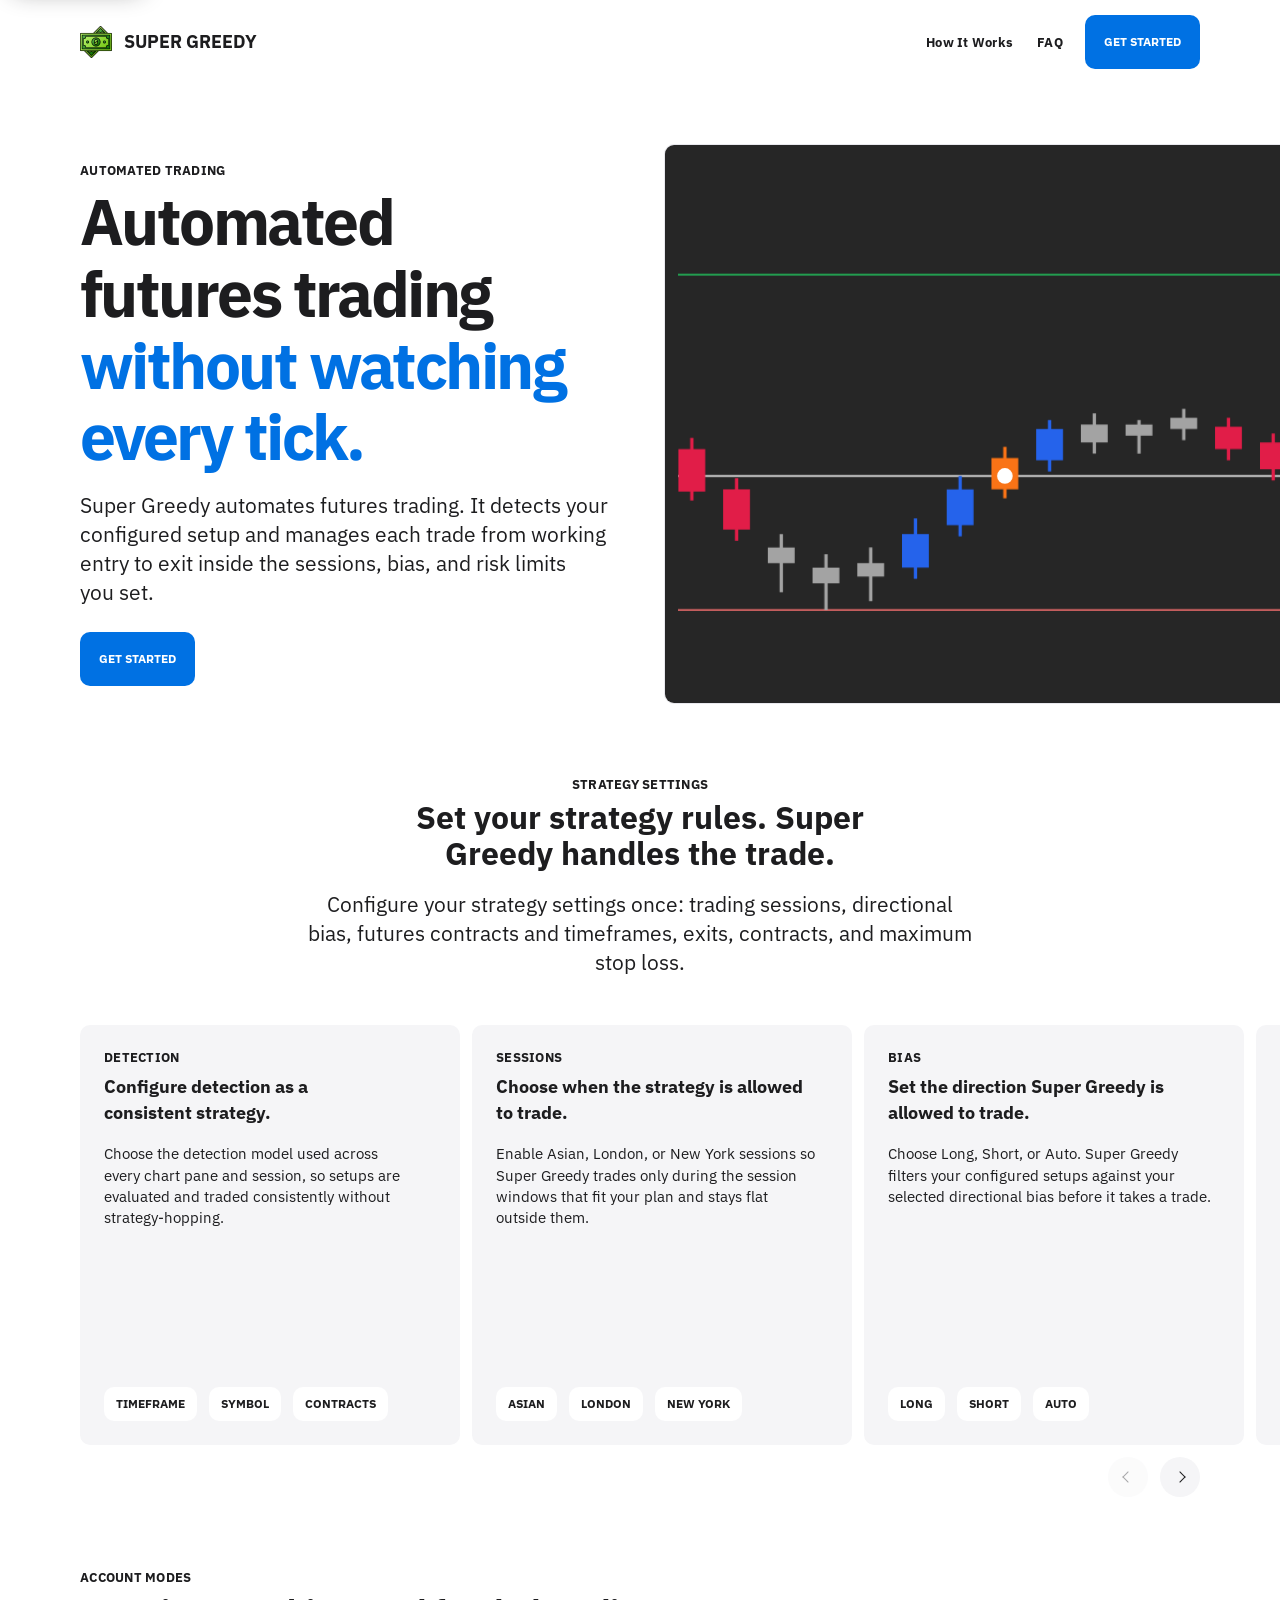
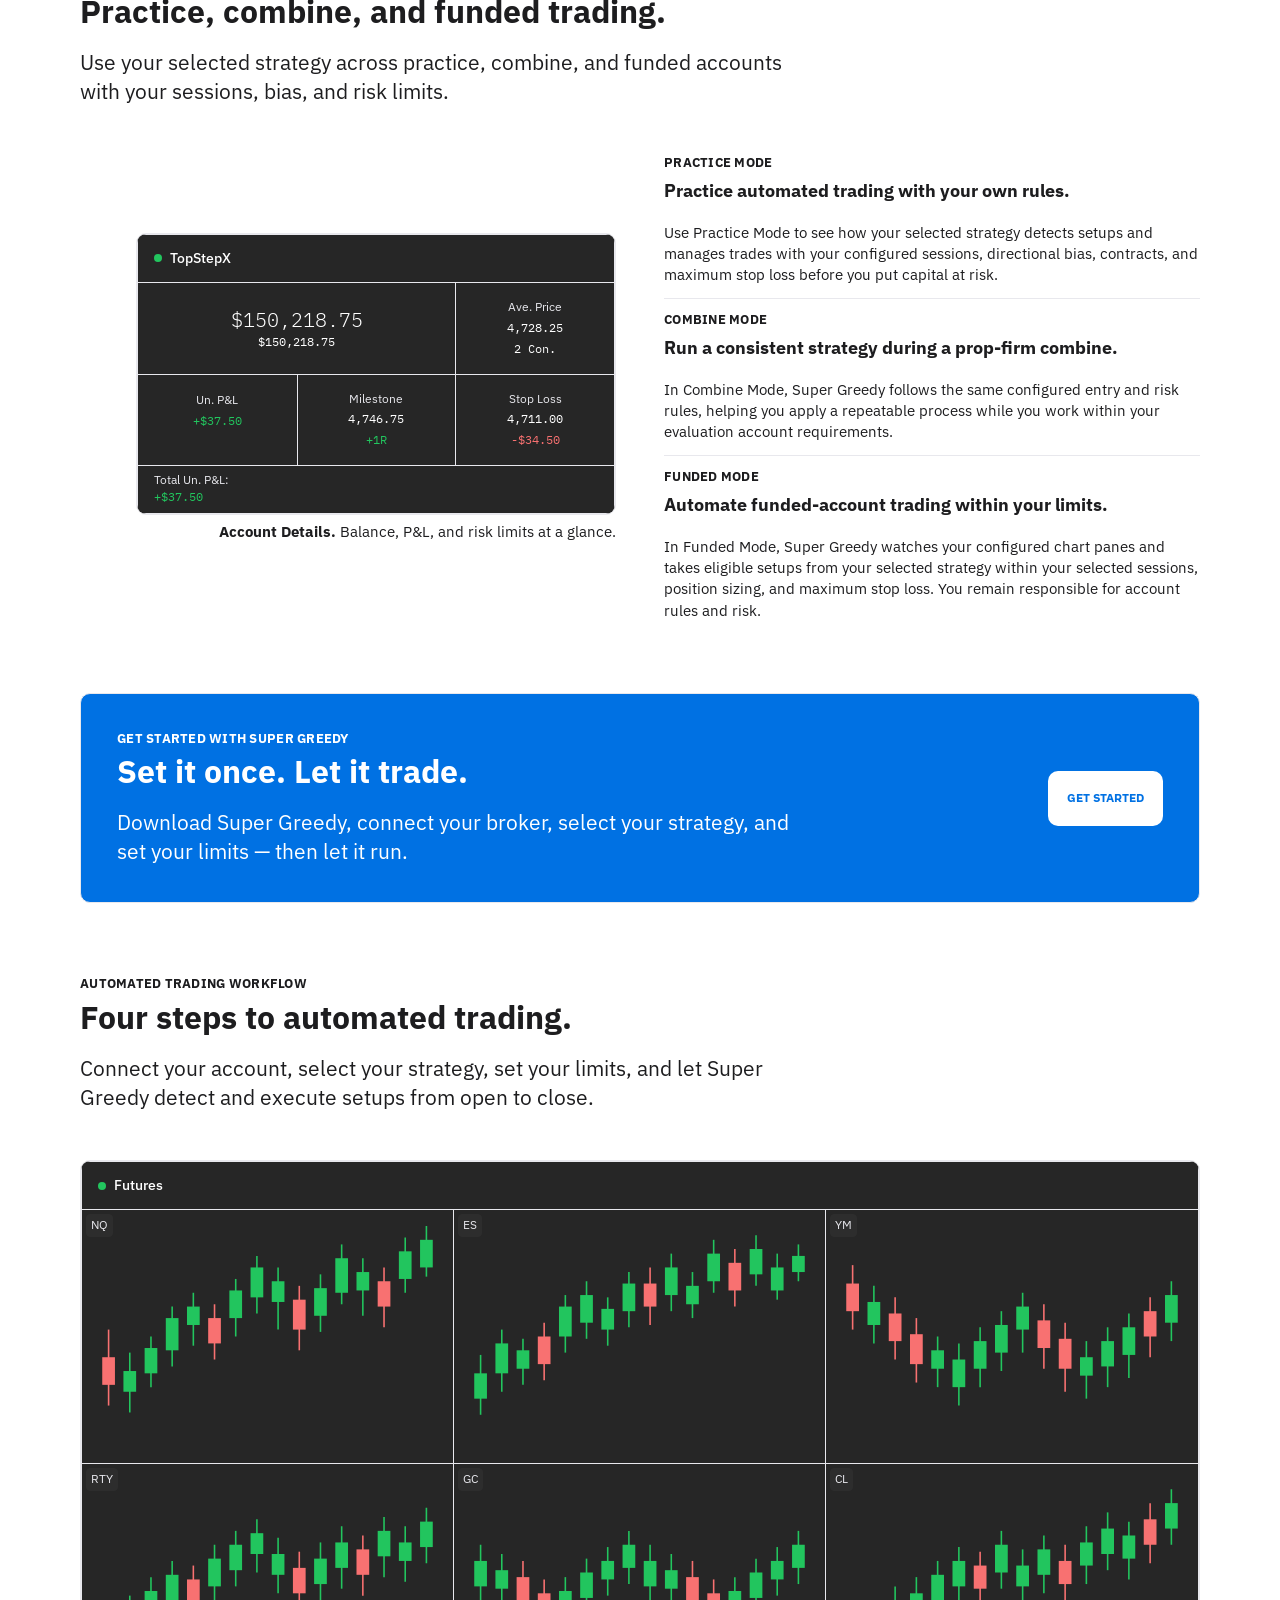
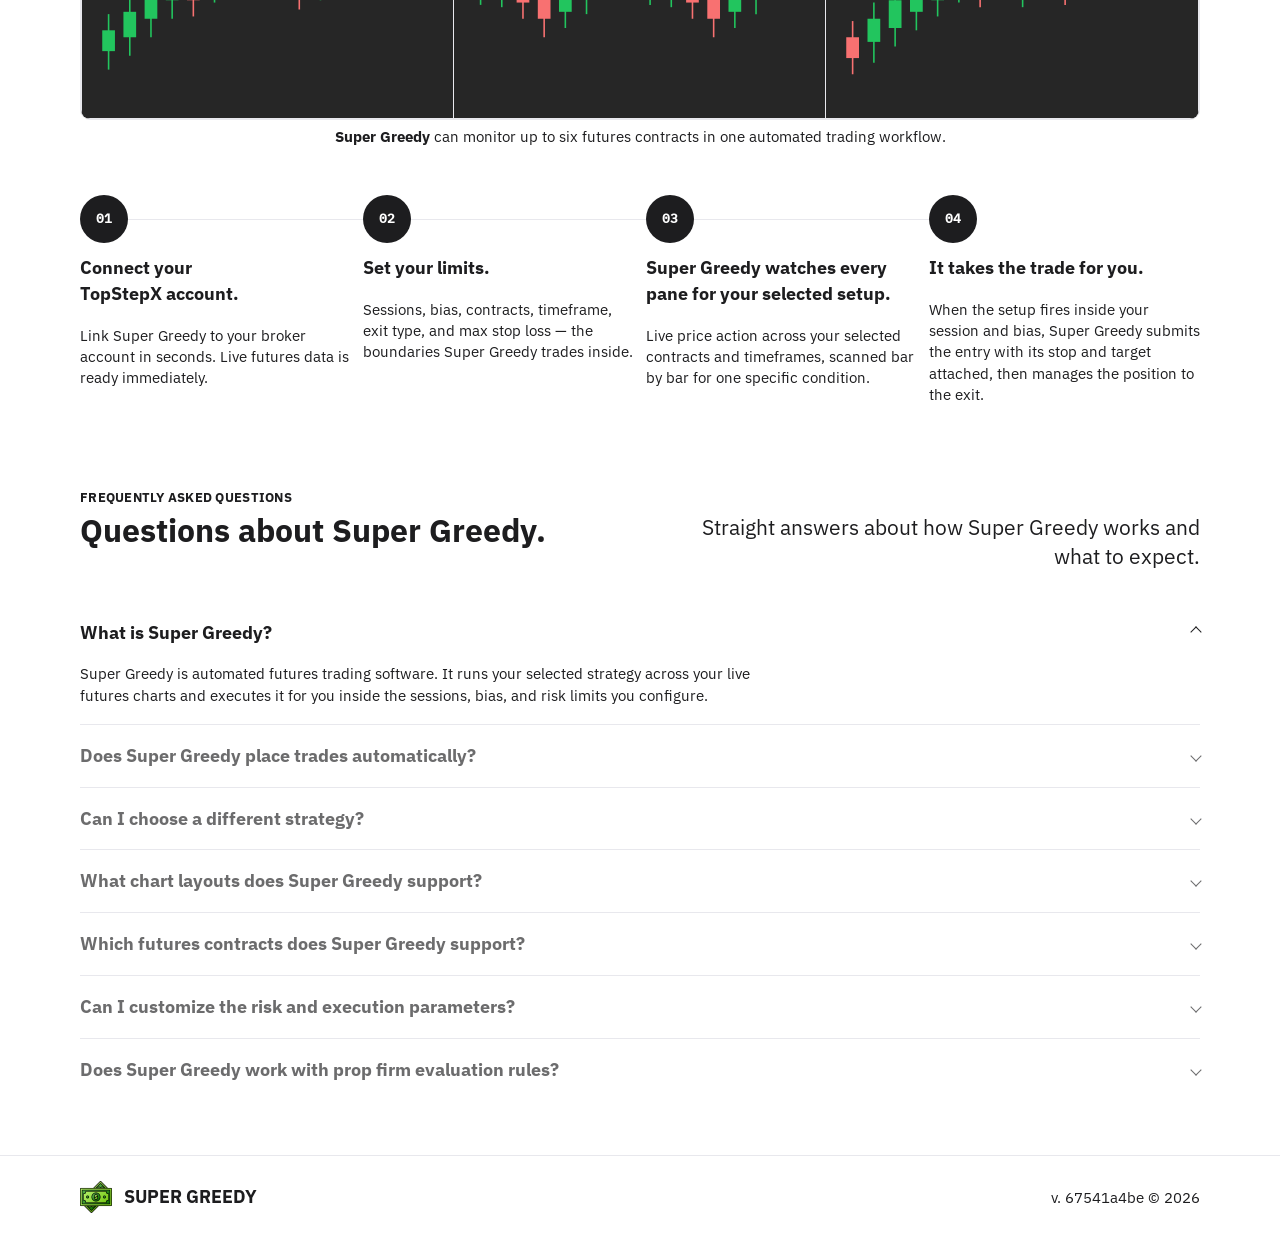
==== commit 22777bf1: "Publish website from bootstrapio/TradingBot-ProjectX@local" ====
--- a/index.html
+++ b/index.html
@@ -1 +1 @@
-<!doctype html><html lang="en"><head><meta charset="UTF-8"/><meta name="viewport" content="width=device-width,initial-scale=1"/><title>Super Greedy | Automated Trading for Futures</title><meta name="description" content="Super Greedy automates futures trading. It detects your configured setup and manages each trade inside the sessions, bias, and risk limits you set."/><meta name="author" content="Super Greedy"/><meta name="application-name" content="Super Greedy"/><meta name="robots" content="index,follow,max-image-preview:large"/><meta name="googlebot" content="index,follow,max-image-preview:large,max-snippet:-1,max-video-preview:-1"/><meta name="bingbot" content="index,follow,max-image-preview:large,max-snippet:-1,max-video-preview:-1"/><meta name="theme-color" content="rgb(29, 29, 31)"/><meta name="referrer" content="strict-origin-when-cross-origin"/><link rel="canonical" href="https://supergreedy.com/"/><link rel="alternate" type="text/plain" href="https://supergreedy.com/llms.txt" title="LLMs"/><link rel="manifest" href="/assets/site.webmanifest?v=6eeb6eb23"/><link rel="icon" type="image/png" href="/assets/icons/supergreedy.png?v=6eeb6eb23" sizes="512x512"/><meta property="og:type" content="website"/><meta property="og:site_name" content="Super Greedy"/><meta property="og:title" content="Super Greedy | Automated Trading for Futures"/><meta property="og:description" content="Automated futures trading. Your selected strategy, managed inside the limits you set."/><meta property="og:url" content="https://supergreedy.com/"/><meta property="og:locale" content="en_US"/><meta property="og:image" content="https://supergreedy.com/assets/images/supergreedy-trading-bot-futures-dashboard-multicontracts-1192.webp?v=6eeb6eb23"/><meta property="og:image:width" content="1192"/><meta property="og:image:height" content="726"/><meta property="og:image:type" content="image/webp"/><meta property="og:image:alt" content="Super Greedy futures trading dashboard showing multiple contracts in one workspace"/><meta name="twitter:image" content="https://supergreedy.com/assets/images/supergreedy-trading-bot-futures-dashboard-multicontracts-1192.webp?v=6eeb6eb23"/><meta name="twitter:image:alt" content="Super Greedy futures trading dashboard showing multiple contracts in one workspace"/><meta name="twitter:card" content="summary_large_image"/><meta name="twitter:title" content="Super Greedy | Automated Trading for Futures"/><meta name="twitter:description" content="Automated futures trading. Your selected strategy, managed inside the limits you set."/><script type="application/ld+json" id="marketing-json-ld-build">{"@context":"https://schema.org","@graph":[{"@type":"WebSite","inLanguage":"en-US","@id":"https://supergreedy.com/#website","name":"Super Greedy","url":"https://supergreedy.com/","description":"Super Greedy is an automated TopStepX trading bot for futures. Your selected strategy is detected and executed inside the limits traders set.","publisher":{"@id":"https://supergreedy.com/#organization"}},{"@type":"Organization","contactType":"customer support","availableLanguage":["en-US"],"@id":"https://supergreedy.com/#organization","name":"Super Greedy","url":"https://supergreedy.com/","description":"Super Greedy builds automated TopStepX trading software for futures traders.","email":"hello@supergreedy.com","contactPoint":[{"@type":"ContactPoint","contactType":"customer support","email":"hello@supergreedy.com","availableLanguage":["en-US"]}],"logo":{"@id":"https://supergreedy.com/#logo-image"}},{"@type":"ImageObject","@id":"https://supergreedy.com/#logo-image","name":"Super Greedy","url":"https://supergreedy.com/assets/media/logo.svg?v=6eeb6eb23","contentUrl":"https://supergreedy.com/assets/media/logo.svg?v=6eeb6eb23","width":512,"height":512,"caption":"Super Greedy app icon","description":"The Super Greedy brand icon."},{"@type":"ImageObject","@id":"https://supergreedy.com/#dashboardTimeframe-image","name":"Super Greedy Futures Trading Dashboard","url":"https://supergreedy.com/assets/images/supergreedy-trading-bot-futures-dashboard-multitimeframe.webp?v=6eeb6eb23","contentUrl":"https://supergreedy.com/assets/images/supergreedy-trading-bot-futures-dashboard-multitimeframe.webp?v=6eeb6eb23","width":1276,"height":768,"caption":"Timeframe. Multiple chart intervals, one contract.","description":"A detailed view of the TopStepX futures trading workflow on a laptop, featuring multiple candlestick charts, trading session controls, and automated trading controls."},{"@type":"ImageObject","@id":"https://supergreedy.com/#dashboardMulticontracts-image","name":"Super Greedy Futures Contracts Dashboard","url":"https://supergreedy.com/assets/images/supergreedy-trading-bot-futures-dashboard-multicontracts-1192.webp?v=6eeb6eb23","contentUrl":"https://supergreedy.com/assets/images/supergreedy-trading-bot-futures-dashboard-multicontracts-1192.webp?v=6eeb6eb23","width":1192,"height":726,"caption":"Futures. Multiple contracts in one workspace.","description":"A detailed view of the TopStepX futures trading workflow on a laptop, featuring multiple candlestick charts, trading session controls, and automated trading controls."},{"@type":"WebPage","@id":"https://supergreedy.com/#webpage","url":"https://supergreedy.com/","name":"Super Greedy | Automated Trading for Futures","description":"Super Greedy automates futures trading. It detects your configured setup and manages each trade inside the sessions, bias, and risk limits you set.","isPartOf":{"@id":"https://supergreedy.com/#website"},"inLanguage":"en-US","primaryImageOfPage":{"@id":"https://supergreedy.com/#dashboardMulticontracts-image"},"speakable":{"@type":"SpeakableSpecification","cssSelector":["#hero-title","#hero-description","#features-title","#features-description","#account-modes-title","#account-modes-description","#how-it-works-title","#how-it-works-description"]},"about":{"@id":"https://supergreedy.com/#software"},"mainEntity":{"@id":"https://supergreedy.com/#software"},"hasPart":[{"@id":"https://supergreedy.com/#feature-controls"},{"@id":"https://supergreedy.com/#trading-modes"},{"@id":"https://supergreedy.com/#howto"},{"@id":"https://supergreedy.com/#faq"}]},{"@type":"SoftwareApplication","@id":"https://supergreedy.com/#software","name":"Super Greedy","description":"Super Greedy is an automated TopStepX futures trading bot. It runs your selected strategy across live futures charts and manages each trade automatically — submitting the entry with its stop loss and take profit — inside the sessions, bias, contract, timeframe, and max stop loss the trader configures.","applicationCategory":"FinanceApplication","applicationSubCategory":"Futures trading automation software","operatingSystem":"macOS, Windows","inLanguage":"en-US","keywords":"TopStepX trading bot, TopStepX automated trading, automated futures trading, futures trading bot, strategy automation, Opening Range Breakout, ORB, ES futures, NQ futures, MES futures, MNQ futures, prop firm trading","url":"https://supergreedy.com/","mainEntityOfPage":{"@id":"https://supergreedy.com/#webpage"},"publisher":{"@id":"https://supergreedy.com/#organization"},"brand":{"@id":"https://supergreedy.com/#organization"},"image":"https://supergreedy.com/assets/images/supergreedy-trading-bot-futures-dashboard-multitimeframe.webp?v=6eeb6eb23","screenshot":["https://supergreedy.com/assets/images/supergreedy-trading-bot-futures-dashboard-multitimeframe.webp?v=6eeb6eb23","https://supergreedy.com/assets/images/supergreedy-trading-bot-futures-dashboard-multicontracts-1192.webp?v=6eeb6eb23"],"audience":{"@type":"Audience","audienceType":"Futures traders; prop firm traders; swing traders"},"featureList":["Configure detection as a consistent strategy.","Choose when the strategy is allowed to trade.","Set the direction Super Greedy is allowed to trade.","Choose the futures contracts and timeframes the strategy watches.","Define exits and maximum loss before every trade."]},{"@type":"ItemList","@id":"https://supergreedy.com/#feature-controls","name":"Set your strategy rules. Super Greedy handles the trade.","description":"Configure your strategy settings once: trading sessions, directional bias, futures contracts and timeframes, exits, contracts, and maximum stop loss.","itemListElement":[{"@type":"ListItem","position":1,"description":"Choose the detection model used across every chart pane and session, so setups are evaluated and traded consistently without strategy-hopping.","name":"Configure detection as a consistent strategy."},{"@type":"ListItem","position":2,"description":"Enable Asian, London, or New York sessions so Super Greedy trades only during the session windows that fit your plan and stays flat outside them.","name":"Choose when the strategy is allowed to trade."},{"@type":"ListItem","position":3,"description":"Choose Long, Short, or Auto. Super Greedy filters your configured setups against your selected directional bias before it takes a trade.","name":"Set the direction Super Greedy is allowed to trade."},{"@type":"ListItem","position":4,"description":"Configure futures contracts and timeframes you follow. Each selected chart pane stays synced to live futures data and can trade.","name":"Choose the futures contracts and timeframes the strategy watches."},{"@type":"ListItem","position":5,"description":"Set exit type, contracts, timeframe, and maximum stop loss in advance. Super Greedy submits the protective bracket with the order instead of adding it afterward.","name":"Define exits and maximum loss before every trade."}]},{"@type":"ItemList","@id":"https://supergreedy.com/#trading-modes","name":"Practice, combine, and funded trading.","description":"Use your selected strategy across practice, combine, and funded accounts with your sessions, bias, and risk limits.","itemListElement":[{"@type":"ListItem","position":1,"name":"Practice automated trading with your own rules.","description":"Use Practice Mode to see how your selected strategy detects setups and manages trades with your configured sessions, directional bias, contracts, and maximum stop loss before you put capital at risk."},{"@type":"ListItem","position":2,"name":"Run a consistent strategy during a prop-firm combine.","description":"In Combine Mode, Super Greedy follows the same configured entry and risk rules, helping you apply a repeatable process while you work within your evaluation account requirements."},{"@type":"ListItem","position":3,"name":"Automate funded-account trading within your limits.","description":"In Funded Mode, Super Greedy watches your configured chart panes and takes eligible setups from your selected strategy within your selected sessions, position sizing, and maximum stop loss. You remain responsible for account rules and risk."}]},{"@type":"HowTo","@id":"https://supergreedy.com/#howto","name":"Four steps to automated trading.","description":"Connect your account, select your strategy, set your limits, and let Super Greedy detect and execute setups from open to close.","step":[{"@type":"HowToStep","position":1,"name":"Connect your TopStepX account.","text":"Link Super Greedy to your broker account in seconds. Live futures data is ready immediately."},{"@type":"HowToStep","position":2,"name":"Set your limits.","text":"Sessions, bias, contracts, timeframe, exit type, and max stop loss — the boundaries Super Greedy trades inside."},{"@type":"HowToStep","position":3,"name":"Super Greedy watches every pane for your selected setup.","text":"Live price action across your selected contracts and timeframes, scanned bar by bar for one specific condition."},{"@type":"HowToStep","position":4,"name":"It takes the trade for you.","text":"When the setup fires inside your session and bias, Super Greedy submits the entry with its stop and target attached, then manages the position to the exit."}]},{"@type":"FAQPage","@id":"https://supergreedy.com/#faq","url":"https://supergreedy.com/#faq","name":"Questions about Super Greedy.","description":"Straight answers about how Super Greedy works and what to expect.","isPartOf":{"@id":"https://supergreedy.com/#webpage"},"mainEntity":[{"@type":"Question","name":"What is Super Greedy?","acceptedAnswer":{"@type":"Answer","text":"Super Greedy is automated futures trading software. It runs your selected strategy across your live futures charts and executes it for you inside the sessions, bias, and risk limits you configure."}},{"@type":"Question","name":"Does Super Greedy place trades automatically?","acceptedAnswer":{"@type":"Answer","text":"Yes. When your selected setup appears inside your configured session and bias, Super Greedy submits the entry with its stop loss and take profit attached, and manages the position through to the exit. You set the limits; it does the execution."}},{"@type":"Question","name":"Can I choose a different strategy?","acceptedAnswer":{"@type":"Answer","text":"Yes. You can select the strategy that fits your trading plan, then configure its sessions, bias, futures contracts, timeframes, and risk limits."}},{"@type":"Question","name":"What chart layouts does Super Greedy support?","acceptedAnswer":{"@type":"Answer","text":"Super Greedy supports multi-timeframe futures layouts. Each pane can use the intervals and futures symbols you configure in the Strategy card, and each pane can trade."}},{"@type":"Question","name":"Which futures contracts does Super Greedy support?","acceptedAnswer":{"@type":"Answer","text":"Super Greedy currently supports futures. Available contracts include ES, NQ, MES, and MNQ, depending on your TopStepX account."}},{"@type":"Question","name":"Can I customize the risk and execution parameters?","acceptedAnswer":{"@type":"Answer","text":"Yes — strategy, contracts, timeframe, exit type, and max stop loss. Super Greedy applies the rules you configure consistently across your selected charts and sessions."}},{"@type":"Question","name":"Does Super Greedy work with prop firm evaluation rules?","acceptedAnswer":{"@type":"Answer","text":"Yes. Super Greedy works with TopStepX practice, evaluation, and funded accounts. Position sizing and max stop loss help you stay inside prop firm evaluation requirements."}}]}]}</script><link rel="preload" as="style" href="/assets/ibm-plex-fonts.css?v=6eeb6eb23" onload='this.onload=null,this.rel="stylesheet"'/><noscript><link rel="stylesheet" href="/assets/ibm-plex-fonts.css?v=6eeb6eb23"/></noscript><link rel="preload" as="style" href="/assets/website.css?v=6eeb6eb23" onload='this.onload=null,this.rel="stylesheet"'/><noscript><link rel="stylesheet" href="/assets/website.css?v=6eeb6eb23"/></noscript><script data-marketing-runtime="media-animations">(()=>{document.documentElement.classList.add("marketingMediaAnimationsEnabled");const e=new Map,t=e=>{const t=String(e).trim().match(/^(-?[\d.]+)(ms|s)$/);if(!t)return 0;const n=Number(t[1]);return Number.isFinite(n)?n*("s"===t[2]?1e3:1):0},n=e=>e&&"function"==typeof e.getAnimations?e.getAnimations({subtree:!0}):[],a=e=>{const t=e.effect?.getComputedTiming?.(),n=Number(t?.endTime);return Number.isFinite(n)?n:Number.POSITIVE_INFINITY},i=(e,i)=>{if(!i||"function"!=typeof e.getAnimations||"function"!=typeof i.getAnimations)return null;const r=[...i.querySelectorAll(".marketingListItem[data-stepper-step]")];if(!r.length)return null;let o=new Map,s=[],c=0,u=0,l=0,m=null,d=1,p="inactive",f=null,g=0;const h=(e=f)=>{const t=r.indexOf(e);r.forEach((n,a)=>{const i=o.get(n),r=Number.isFinite(i)&&u<i,s=e&&a>t;e&&n===e?n.dataset.stepperPlayback="hovered":r||s?n.dataset.stepperPlayback="muted":delete n.dataset.stepperPlayback})},b=(e,t=null)=>{e?i.dataset.stepperPlayback=e:delete i.dataset.stepperPlayback,h(t||f)},w=()=>{s.forEach(e=>e.pause())},v=e=>{s.forEach(t=>{t.currentTime=e})},y=e=>{if(!l)return void(l=e);const t=Math.max(0,e-l);if(l=e,"auto"===p)u=Math.min(c,u+t);else{if("seeking"!==p||null==m)return;u+=t*d;(d>0?u>=m:u<=m)&&(u=m,p="paused",b(null,f))}v(u),h()},M=e=>{g=0,y(e),"auto"===p&&u>=c&&(p="paused"),"auto"!==p&&"seeking"!==p||(g=window.requestAnimationFrame(M))},E=()=>{g||(g=window.requestAnimationFrame(M))},L=e=>{if(f=e,"inactive"===p)return;const t=o.get(e);if(!Number.isFinite(t))return;const n=performance.now();y(n),m=Math.min(c,Math.max(0,t));const a=m-u;if(Math.abs(a)<1)return p="paused",b(null,e),w(),v(m),void(u=m);d=a>0?1:-1,p="seeking",b(d<0?"reverse":null,e),l=n,E()},S=()=>{if(f=null,b(null),"inactive"===p)return;const e=performance.now();y(e),m=null,p="auto",l=e,E()};return r.forEach(e=>{e.addEventListener("pointerenter",()=>L(e)),e.addEventListener("pointerleave",S),e.addEventListener("focusin",()=>L(e)),e.addEventListener("focusout",t=>{e.contains(t.relatedTarget)||S()})}),{activate(){(()=>{const u=r.map(e=>{const n=window.getComputedStyle(e);return{item:e,start:t(n.animationDelay),duration:t(n.animationDuration)}}),l=[...new Set([...n(e),...n(i)])];s=l;const m=l.map(a).filter(Number.isFinite),d=new Map(r.map(t=>{const i=t.dataset.stepperStep,r=i?[...e.querySelectorAll(`[data-chart-step="${i}"]`)]:[],o=[...new Set(r.flatMap(n))].map(a).filter(Number.isFinite);return[i,o.length?Math.max(...o):0]}));c=Math.max(c,...m,...u.map(({start:e,duration:t})=>e+t),0),o=new Map(u.map(({item:e,start:t,duration:n})=>[e,Math.min(c,Math.max(t+n,d.get(e.dataset.stepperStep)||0))])),h()})(),b(null),p="auto",u=0,l=performance.now(),w(),v(0),E(),f&&L(f)}}},r=t=>{t.dataset.mediaAnimationState="in-frame",t.closest(".sectionLayout")?.classList.add("sectionLayout--media-in-frame"),e.get(t)?.activate()},o=()=>{const t=[...document.querySelectorAll(".marketingShowcaseFrame")];if(!t.length)return;if(t.forEach(t=>{const n=t.closest(".sectionLayout")?.querySelector('.marketingList--stepper[data-stepper-animation="chart"]'),a=i(t,n);a&&e.set(t,a)}),"function"!=typeof window.IntersectionObserver)return void t.forEach(r);const n=new Map,a=new window.IntersectionObserver(e=>((e,t)=>{for(const a of e){if(!a.isIntersecting||a.intersectionRatio<1)continue;const e=n.get(a.target)??a.target;r(e),t.unobserve(a.target)}})(e,a),{threshold:[1]});t.forEach(e=>{const t=e.closest(".sectionMedia--bleed")?.closest(".sectionLayout")??e;n.set(t,e),a.observe(t)})};"loading"===document.readyState?document.addEventListener("DOMContentLoaded",o,{once:!0}):o()})()</script><script src="/assets/component-carousel.js?v=6eeb6eb23" defer="defer"></script><script>!function(){var e=function(){var e=document.head;if(e&&!e.querySelector('[data-marketing-gtm-target="head"]')){var t=document.createElement("script");t.dataset.marketingGtmTarget="head",t.text="(function(w,d,s,l,i){w[l]=w[l]||[];w[l].push({'gtm.start':new Date().getTime(),event:'gtm.js'});var f=d.getElementsByTagName(s)[0],j=d.createElement(s),dl=l!='dataLayer'?'&l='+l:'';j.async=true;j.src='https://www.googletagmanager.com/gtm.js?id='+i+dl;f.parentNode.insertBefore(j,f);})(window,document,'script','dataLayer','GTM-PTG5FV86');",e.appendChild(t)}},t=function(){window.removeEventListener("pointerdown",t),window.removeEventListener("keydown",t),"function"!=typeof window.requestIdleCallback?window.setTimeout(e,0):window.requestIdleCallback(e)};window.addEventListener("pointerdown",t,{once:!0,passive:!0}),window.addEventListener("keydown",t,{once:!0,passive:!0})}()</script></head><body id="top"><noscript><iframe src="https://www.googletagmanager.com/ns.html?id=GTM-PTG5FV86" height="0" width="0" style="display:none;visibility:hidden"></iframe></noscript><a class="skipLink" href="#main-content">Skip to content</a><header><span class="marketingNavScrollSentinel" data-marketing-nav-sentinel aria-hidden="true"></span><nav class="marketingNav" aria-label="Primary site navigation"><div class="marketingNavInner"><a class="marketingBrandRow" href="/" aria-label="Super Greedy home"><img class="marketingIcon" src="/assets/media/logo.svg?v=6eeb6eb23" alt="" aria-hidden="true" width="32" height="32"/> <span class="brand marketingBrand">Super Greedy</span></a><div class="marketingNavRight"><ul class="marketingNavLinks" aria-label="Explore Super Greedy"><li><a class="marketingNavLink" href="/#how-it-works">How It Works</a></li><li><a class="marketingNavLink" href="/#faq">FAQ</a></li></ul><div class="marketingNavActions"><a class="primaryAction" href="/#download-cta" aria-label="Get started with Super Greedy"><span>Get Started</span></a></div></div></div></nav></header><script src="/assets/navigation.js?v=6eeb6eb23" defer="defer"></script><main id="main-content" class="marketingShell"><section class="marketingSection" id="hero" data-layout="half" aria-labelledby="hero-title" aria-describedby="hero-description"><div class="sectionLayout layout--half"><div class="sectionContent" data-section-slot="content"><header class="sectionIntro header-hero" data-section-slot="header"><span class="fieldLabel">Automated Trading</span><h1 id="hero-title" class="typography-title">Automated futures trading <strong>without watching every tick.</strong></h1><p id="hero-description" class="typography-lead">Super Greedy automates futures trading. It detects your configured setup and manages each trade from working entry to exit inside the sessions, bias, and risk limits you set.</p><div class="sectionActions sectionHeaderActions" data-section-element="button"><a class="primaryAction" href="/#download-cta" aria-label="Get started with Super Greedy"><span>Get Started</span></a></div></header></div><figure class="marketingShowcase sectionMedia sectionMedia--bleed" data-section-slot="media"><div class="marketingShowcaseFrame"><svg viewBox="0 0 500 250" xmlns="http://www.w3.org/2000/svg" class="chartIllustrationSvg" role="img" aria-label="Trend detection chart showing entry, take-profit, and stop-loss levels." focusable="false"><rect class="chartIllustrationBackground" width="500" height="250"/><g class="chartLevel" style="--d:var(--marketing-trend-level-delay)"><g class="chartIllustrationLineReveal"><line class="chartIllustrationTakeProfitLine chartIllustrationLine" x1="6" y1="58" x2="438" y2="58" stroke-width="0.75"/><line class="chartIllustrationEntryLine chartIllustrationLine" x1="6" y1="148" x2="438" y2="148" stroke-width="0.75"/><line class="chartIllustrationStopLossLine chartIllustrationLine" x1="6" y1="208" x2="438" y2="208" stroke-width="0.75"/></g><g class="chartIllustrationLineBadge"><rect class="chartIllustrationTakeProfitPlate" x="440" y="51" width="52" height="14" rx="3" opacity="0.9"/><text class="chartIllustrationTakeProfitText" x="490" y="61" text-anchor="end">TAKE PROFIT</text></g><g class="chartIllustrationLineBadge"><rect class="chartIllustrationEntryPlate" x="440" y="141" width="52" height="14" rx="3" opacity="0.9"/><text class="chartIllustrationEntryText" x="490" y="151" text-anchor="end">ENTRY</text></g><g class="chartIllustrationLineBadge"><rect class="chartIllustrationStopLossPlate" x="440" y="201" width="52" height="14" rx="3" opacity="0.9"/><text class="chartIllustrationStopLossText" x="490" y="211" text-anchor="end">STOP LOSS</text></g></g><g class="chartBar chartBar--down" style="--d:0s"><line x1="12" y1="131" x2="12" y2="159" stroke-width="1.5"/><rect x="6" y="136" width="12" height="19"/></g><g class="chartBar chartBar--down" style="--d:var(--marketing-chart-bar-stagger)"><line x1="32" y1="149" x2="32" y2="177" stroke-width="1.5"/><rect x="26" y="154" width="12" height="18"/></g><g class="chartBar chartBar--neutral" style="--d:calc(var(--marketing-chart-bar-stagger) * 2)"><line x1="52" y1="174" x2="52" y2="200" stroke-width="1.5"/><rect x="46" y="180" width="12" height="7"/></g><g class="chartBar chartBar--neutral" style="--d:calc(var(--marketing-chart-bar-stagger) * 3)"><line x1="72" y1="183" x2="72" y2="208" stroke-width="1.5"/><rect x="66" y="189" width="12" height="7"/></g><g class="chartBar chartBar--neutral" style="--d:calc(var(--marketing-chart-bar-stagger) * 4)"><line x1="92" y1="180" x2="92" y2="204" stroke-width="1.5"/><rect x="86" y="187" width="12" height="6"/></g><g class="chartBar chartBar--long" style="--d:calc(var(--marketing-chart-bar-stagger) * 5)"><line x1="112" y1="167" x2="112" y2="194" stroke-width="1.5"/><rect x="106" y="174" width="12" height="15"/></g><g class="chartBar chartBar--long" style="--d:calc(var(--marketing-chart-bar-stagger) * 6)"><line x1="132" y1="148" x2="132" y2="175" stroke-width="1.5"/><rect x="126" y="154" width="12" height="16"/></g><g class="chartBar chartBar--open" style="--d:calc(var(--marketing-chart-bar-stagger) * 7)"><line x1="152" y1="135" x2="152" y2="158" stroke-width="1.5"/><rect x="146" y="140" width="12" height="14"/></g><g class="chartBar chartBar--long" style="--d:calc(var(--marketing-chart-bar-stagger) * 8)"><line x1="172" y1="123" x2="172" y2="146" stroke-width="1.5"/><rect x="166" y="127" width="12" height="14"/></g><g class="chartBar chartBar--neutral" style="--d:calc(var(--marketing-chart-bar-stagger) * 9)"><line x1="192" y1="120" x2="192" y2="138" stroke-width="1.5"/><rect x="186" y="125" width="12" height="8"/></g><g class="chartBar chartBar--neutral" style="--d:calc(var(--marketing-chart-bar-stagger) * 10)"><line x1="212" y1="123" x2="212" y2="138" stroke-width="1.5"/><rect x="206" y="125" width="12" height="5"/></g><g class="chartBar chartBar--neutral" style="--d:calc(var(--marketing-chart-bar-stagger) * 11)"><line x1="232" y1="118" x2="232" y2="132" stroke-width="1.5"/><rect x="226" y="122" width="12" height="5"/></g><g class="chartBar chartBar--down" style="--d:calc(var(--marketing-chart-bar-stagger) * 12)"><line x1="252" y1="122" x2="252" y2="141" stroke-width="1.5"/><rect x="246" y="126" width="12" height="10"/></g><g class="chartBar chartBar--down" style="--d:calc(var(--marketing-chart-bar-stagger) * 13)"><line x1="272" y1="129" x2="272" y2="150" stroke-width="1.5"/><rect x="266" y="133" width="12" height="12"/></g><g class="chartBar chartBar--down" style="--d:calc(var(--marketing-chart-bar-stagger) * 14)"><line x1="292" y1="134" x2="292" y2="151" stroke-width="1.5"/><rect x="286" y="138" width="12" height="5"/></g><g class="chartBar chartBar--down" style="--d:calc(var(--marketing-chart-bar-stagger) * 15)"><line x1="312" y1="133" x2="312" y2="153" stroke-width="1.5"/><rect x="306" y="139" width="12" height="8"/></g><g class="chartBar chartBar--long" style="--d:calc(var(--marketing-chart-bar-stagger) * 16)"><line x1="332" y1="129" x2="332" y2="150" stroke-width="1.5"/><rect x="326" y="133" width="12" height="13"/></g><g class="chartBar chartBar--long" style="--d:calc(var(--marketing-chart-bar-stagger) * 17)"><line x1="352" y1="115" x2="352" y2="138" stroke-width="1.5"/><rect x="346" y="119" width="12" height="15"/></g><g class="chartBar chartBar--long" style="--d:calc(var(--marketing-chart-bar-stagger) * 18)"><line x1="372" y1="101" x2="372" y2="124" stroke-width="1.5"/><rect x="366" y="105" width="12" height="14"/></g><g class="chartBar chartBar--long" style="--d:calc(var(--marketing-chart-bar-stagger) * 19)"><line x1="392" y1="88" x2="392" y2="112" stroke-width="1.5"/><rect x="386" y="92" width="12" height="14"/></g><g class="chartBar chartPostEntryTargetBar" style="--d:calc(var(--marketing-chart-bar-stagger) * 20)"><line x1="412" y1="58" x2="412" y2="89" stroke-width="1.5"/><rect x="406" y="66" width="12" height="19"/></g><g class="chartBar chartBar--long" style="--d:calc(var(--marketing-chart-bar-stagger) * 21)"><line x1="432" y1="47" x2="432" y2="73" stroke-width="1.5"/><rect x="426" y="52" width="12" height="17"/></g><circle class="chartDotRing chartIllustrationEntryDot" cx="152" cy="148" r="3.5" fill="none" stroke-width="1.5" vector-effect="non-scaling-stroke" style="--d:var(--marketing-trend-entry-dot-delay)"/><circle class="chartDot chartIllustrationEntryDot" cx="152" cy="148" r="3.5" style="--d:var(--marketing-trend-entry-dot-delay)"/><circle class="chartDotRing chartIllustrationTakeProfitDot" cx="412" cy="58" r="3.5" fill="none" stroke-width="1.5" vector-effect="non-scaling-stroke" style="--d:var(--marketing-trend-take-profit-dot-delay)"/><circle class="chartDot chartIllustrationTakeProfitDot" cx="412" cy="58" r="3.5" style="--d:var(--marketing-trend-take-profit-dot-delay)"/></svg></div></figure></div></section><section class="marketingSection" id="features" data-layout="full" aria-labelledby="features-title" aria-describedby="features-description"><div class="sectionLayout layout--full"><div class="sectionContent" data-section-slot="content"><header class="sectionIntro header-center" data-section-slot="header"><span class="fieldLabel">Strategy Settings</span><h2 id="features-title" class="typography-title">Set your strategy rules. Super Greedy handles the trade.</h2><p id="features-description" class="typography-lead">Configure your strategy settings once: trading sessions, directional bias, futures contracts and timeframes, exits, contracts, and maximum stop loss.</p></header><div class="imageWorkflowCarousel" data-carousel role="region" aria-roledescription="carousel" aria-label="Set your strategy rules. Super Greedy handles the trade."><ul id="features-carousel" class="imageWorkflowGrid" aria-labelledby="features-title"><li class="featureCard" aria-labelledby="feature-detection-title" aria-describedby="feature-detection-paragraph"><span class="fieldLabel">Detection</span><h3 id="feature-detection-title" class="typography-title">Configure detection as a consistent strategy.</h3><p id="feature-detection-paragraph" class="typography-paragraph">Choose the detection model used across every chart pane and session, so setups are evaluated and traded consistently without strategy-hopping.</p><ul class="marketingBadgeRow" data-section-element="badge" aria-label="Detection strategy settings"><li><span class="marketingBadge">Timeframe</span></li><li><span class="marketingBadge">Symbol</span></li><li><span class="marketingBadge">Contracts</span></li></ul></li><li class="featureCard" aria-labelledby="feature-sessions-title" aria-describedby="feature-sessions-paragraph"><span class="fieldLabel">Sessions</span><h3 id="feature-sessions-title" class="typography-title">Choose when the strategy is allowed to trade.</h3><p id="feature-sessions-paragraph" class="typography-paragraph">Enable Asian, London, or New York sessions so Super Greedy trades only during the session windows that fit your plan and stays flat outside them.</p><ul class="marketingBadgeRow" data-section-element="badge" aria-label="Selected trading sessions"><li><span class="marketingBadge">Asian</span></li><li><span class="marketingBadge">London</span></li><li><span class="marketingBadge">New York</span></li></ul></li><li class="featureCard" aria-labelledby="feature-bias-title" aria-describedby="feature-bias-paragraph"><span class="fieldLabel">Bias</span><h3 id="feature-bias-title" class="typography-title">Set the direction Super Greedy is allowed to trade.</h3><p id="feature-bias-paragraph" class="typography-paragraph">Choose Long, Short, or Auto. Super Greedy filters your configured setups against your selected directional bias before it takes a trade.</p><ul class="marketingBadgeRow" data-section-element="badge" aria-label="Available directional bias settings"><li><span class="marketingBadge">Long</span></li><li><span class="marketingBadge">Short</span></li><li><span class="marketingBadge">Auto</span></li></ul></li><li class="featureCard" aria-labelledby="feature-charts-title" aria-describedby="feature-charts-paragraph"><span class="fieldLabel">Futures</span><h3 id="feature-charts-title" class="typography-title">Choose the futures contracts and timeframes the strategy watches.</h3><p id="feature-charts-paragraph" class="typography-paragraph">Configure futures contracts and timeframes you follow. Each selected chart pane stays synced to live futures data and can trade.</p><ul class="marketingBadgeRow" data-section-element="badge" aria-label="Futures trading settings"><li><span class="marketingBadge">Futures</span></li></ul></li><li class="featureCard" aria-labelledby="feature-risk-title" aria-describedby="feature-risk-paragraph"><span class="fieldLabel">Risk</span><h3 id="feature-risk-title" class="typography-title">Define exits and maximum loss before every trade.</h3><p id="feature-risk-paragraph" class="typography-paragraph">Set exit type, contracts, timeframe, and maximum stop loss in advance. Super Greedy submits the protective bracket with the order instead of adding it afterward.</p><ul class="marketingBadgeRow" data-section-element="badge" aria-label="Risk and execution settings"><li><span class="marketingBadge">Daily P&amp;L</span></li><li><span class="marketingBadge">Max Stop Loss</span></li></ul></li></ul><div class="imageWorkflowControls" role="group" aria-label="Carousel controls"><button class="imageWorkflowControl" type="button" data-carousel-action="previous" aria-controls="features-carousel" aria-label="Previous card"><span class="marketingCaret marketingCaret--left" aria-hidden="true"></span></button> <button class="imageWorkflowControl" type="button" data-carousel-action="next" aria-controls="features-carousel" aria-label="Next card"><span class="marketingCaret" aria-hidden="true"></span></button></div></div></div></div></section><section class="marketingSection" id="account-modes" data-layout="half" aria-labelledby="account-modes-title" aria-describedby="account-modes-description"><div class="sectionLayout layout--half layout--reversed sectionLayout--header-full"><div class="sectionContent" data-section-slot="content"><header class="sectionIntro header-left" data-section-slot="header"><span class="fieldLabel">Account Modes</span><h2 id="account-modes-title" class="typography-title">Practice, combine, and funded trading.</h2><p id="account-modes-description" class="typography-lead">Use your selected strategy across practice, combine, and funded accounts with your sessions, bias, and risk limits.</p></header><div class="sectionContentBody"><div class="listExample"><ul class="marketingList marketingList--vertical" aria-labelledby="account-modes-title"><li class="marketingListItem" aria-labelledby="use-case-practice-title" aria-describedby="use-case-practice-paragraph"><div class="itemContent"><span class="fieldLabel">Practice Mode</span><h3 id="use-case-practice-title" class="typography-title">Practice automated trading with your own rules.</h3><p id="use-case-practice-paragraph" class="typography-paragraph">Use Practice Mode to see how your selected strategy detects setups and manages trades with your configured sessions, directional bias, contracts, and maximum stop loss before you put capital at risk.</p></div></li><li class="marketingListItem" aria-labelledby="use-case-combine-title" aria-describedby="use-case-combine-paragraph"><div class="itemContent"><span class="fieldLabel">Combine Mode</span><h3 id="use-case-combine-title" class="typography-title">Run a consistent strategy during a prop-firm combine.</h3><p id="use-case-combine-paragraph" class="typography-paragraph">In Combine Mode, Super Greedy follows the same configured entry and risk rules, helping you apply a repeatable process while you work within your evaluation account requirements.</p></div></li><li class="marketingListItem" aria-labelledby="use-case-funded-title" aria-describedby="use-case-funded-paragraph"><div class="itemContent"><span class="fieldLabel">Funded Mode</span><h3 id="use-case-funded-title" class="typography-title">Automate funded-account trading within your limits.</h3><p id="use-case-funded-paragraph" class="typography-paragraph">In Funded Mode, Super Greedy watches your configured chart panes and takes eligible setups from your selected strategy within your selected sessions, position sizing, and maximum stop loss. You remain responsible for account rules and risk.</p></div></li></ul></div></div></div><figure class="marketingShowcase sectionMedia" data-section-slot="media"><div class="marketingShowcaseFrame"><div class="platformPreviewCard flex flex-col overflow-hidden" role="img" aria-label="Illustrative TopStepX Platform card showing animated sample daily account balance, unrealized profit and loss, average price, milestone, stop loss, and total unrealized profit and loss."><div class="platformPreviewHeader platformPreviewDivider flex h-12 min-h-0 shrink-0 flex-row items-center overflow-hidden border-b px-4"><div class="platformPreviewBrand flex items-center gap-2"><span class="platformPreviewStatePositive h-2 w-2 shrink-0 rounded-full" aria-hidden="true"></span><span>TopStepX</span></div></div><div class="platformPreviewGrid grid min-h-0 w-full flex-1 grid-cols-3 grid-rows-2 gap-0" aria-hidden="true"><div class="col-span-2 flex h-full min-h-0 flex-col items-center justify-center gap-1 p-4 text-center"><span class="gbMktValueTicker platformPreviewBalance font-mono"><span>$150,218.75</span><span>$150,236.25</span><span>$150,204.50</span><span>$150,218.75</span></span><span class="platformPreviewSecondaryValue font-mono">$150,218.75</span></div><div class="platformPreviewDivider flex h-full min-h-0 flex-col items-center justify-center gap-1 border-l p-4 text-center"><span class="platformPreviewMuted">Ave. Price</span><span class="font-mono">4,728.25</span><span class="font-mono">2 Con.</span></div><div class="platformPreviewDivider flex h-full min-h-0 flex-col items-center justify-center gap-1 border-t p-4 text-center"><span class="platformPreviewMuted">Un. P&amp;L</span><span class="platformPreviewStatePositive gbMktValueTicker font-mono"><span>+$37.50</span><span>+$55.00</span><span>+$23.25</span><span>+$37.50</span></span><span class="font-mono">&nbsp;</span></div><div class="platformPreviewDivider flex h-full min-h-0 flex-col items-center justify-center gap-1 border-l border-t p-4 text-center"><span class="platformPreviewMuted">Milestone</span><span class="font-mono">4,746.75</span><span class="platformPreviewStatePositive font-mono">+1R</span></div><div class="platformPreviewDivider flex h-full min-h-0 flex-col items-center justify-center gap-1 border-l border-t p-4 text-center"><span class="platformPreviewMuted">Stop Loss</span><span class="font-mono">4,711.00</span><span class="platformPreviewStateNegative font-mono">-$34.50</span></div></div><div class="platformPreviewFooter platformPreviewDivider flex h-12 min-h-0 shrink-0 items-center overflow-hidden border-t px-4"><div class="platformPreviewFooterMetric flex h-full min-h-0 flex-col justify-center"><span class="platformPreviewMuted">Total Un. P&amp;L:</span><span class="platformPreviewStatePositive font-mono">+$37.50</span></div></div></div></div><figcaption class="figureCaption"><strong>Account Details.</strong> Balance, P&amp;L, and risk limits at a glance.</figcaption></figure></div></section><section class="marketingSection" id="download-cta" data-layout="full" aria-labelledby="download-cta-title" aria-describedby="download-cta-description"><div class="sectionLayout layout--full"><div class="sectionContent" data-section-slot="content"><article class="ctaPanel"><header class="sectionIntro header-left" data-section-slot="header"><span class="fieldLabel">Get Started with Super Greedy</span><h2 id="download-cta-title" class="typography-title">Set it once. Let it trade.</h2><p id="download-cta-description" class="typography-lead">Download Super Greedy, connect your broker, select your strategy, and set your limits — then let it run.</p></header><div class="sectionActions ctaPanelActions" data-section-element="button"><a class="primaryAction" href="/#download-cta" aria-label="Get started with Super Greedy"><span>Get Started</span></a></div></article></div></div></section><section class="marketingSection" id="how-it-works" data-layout="full" aria-labelledby="how-it-works-title" aria-describedby="how-it-works-description"><div class="sectionLayout layout--full sectionLayout--header-full"><div class="sectionContent" data-section-slot="content"><header class="sectionIntro header-left" data-section-slot="header"><span class="fieldLabel">Automated Trading Workflow</span><h2 id="how-it-works-title" class="typography-title">Four steps to automated trading.</h2><p id="how-it-works-description" class="typography-lead">Connect your account, select your strategy, set your limits, and let Super Greedy detect and execute setups from open to close.</p></header><div class="sectionContentBody"><ol class="marketingList marketingList--horizontal marketingList--stepper" aria-labelledby="how-it-works-title"><li class="marketingListItem marketingListItem--stepper" aria-labelledby="workflow-step-1-title" aria-describedby="workflow-step-1-paragraph"><div class="listStepMarker" aria-hidden="true"><span class="listStepDot">01</span></div><div class="itemContent"><h3 id="workflow-step-1-title" class="typography-title">Connect your TopStepX account.</h3><p id="workflow-step-1-paragraph" class="typography-paragraph">Link Super Greedy to your broker account in seconds. Live futures data is ready immediately.</p></div></li><li class="marketingListItem marketingListItem--stepper" aria-labelledby="workflow-step-2-title" aria-describedby="workflow-step-2-paragraph"><div class="listStepMarker" aria-hidden="true"><span class="listStepDot">02</span></div><div class="itemContent"><h3 id="workflow-step-2-title" class="typography-title">Set your limits.</h3><p id="workflow-step-2-paragraph" class="typography-paragraph">Sessions, bias, contracts, timeframe, exit type, and max stop loss — the boundaries Super Greedy trades inside.</p></div></li><li class="marketingListItem marketingListItem--stepper" aria-labelledby="workflow-step-3-title" aria-describedby="workflow-step-3-paragraph"><div class="listStepMarker" aria-hidden="true"><span class="listStepDot">03</span></div><div class="itemContent"><h3 id="workflow-step-3-title" class="typography-title">Super Greedy watches every pane for your selected setup.</h3><p id="workflow-step-3-paragraph" class="typography-paragraph">Live price action across your selected contracts and timeframes, scanned bar by bar for one specific condition.</p></div></li><li class="marketingListItem marketingListItem--stepper" aria-labelledby="workflow-step-4-title" aria-describedby="workflow-step-4-paragraph"><div class="listStepMarker" aria-hidden="true"><span class="listStepDot">04</span></div><div class="itemContent"><h3 id="workflow-step-4-title" class="typography-title">It takes the trade for you.</h3><p id="workflow-step-4-paragraph" class="typography-paragraph">When the setup fires inside your session and bias, Super Greedy submits the entry with its stop and target attached, then manages the position to the exit.</p></div></li></ol></div></div><figure class="marketingShowcase sectionMedia" data-section-slot="media"><div class="marketingShowcaseFrame"><div class="chartPreviewCard" role="img" aria-label="Illustrative Super Greedy Chart Card showing up to six futures contracts monitored in one automated trading workflow."><div class="chartPreviewHeader flex items-center overflow-hidden border-b"><div class="chartPreviewBrand flex min-w-0 items-center"><span class="chartPreviewStatePositive rounded-full" aria-hidden="true"></span> <span>Futures</span></div></div><div class="chartPreviewGrid" aria-hidden="true"><div class="chartPreviewPane"><span class="chartPreviewBadge">NQ</span> <svg class="chartPreviewPlot" viewBox="0 0 320 96" preserveAspectRatio="none" focusable="false"><g class="chartBar chartBar--down"><line x1="10" y1="45" x2="10" y2="78" stroke-width="1.5"/><rect x="4" y="57" width="12" height="12"/></g><g class="chartBar chartBar--neutral"><line x1="30" y1="55" x2="30" y2="81" stroke-width="1.5"/><rect x="24" y="63" width="12" height="9"/></g><g class="chartBar chartBar--long"><line x1="50" y1="48" x2="50" y2="70" stroke-width="1.5"/><rect x="44" y="53" width="12" height="11"/></g><g class="chartBar chartBar--long"><line x1="70" y1="35" x2="70" y2="61" stroke-width="1.5"/><rect x="64" y="40" width="12" height="14"/></g><g class="chartBar chartBar--neutral"><line x1="90" y1="29" x2="90" y2="52" stroke-width="1.5"/><rect x="84" y="35" width="12" height="8"/></g><g class="chartBar chartBar--down"><line x1="110" y1="34" x2="110" y2="58" stroke-width="1.5"/><rect x="104" y="40" width="12" height="11"/></g><g class="chartBar chartBar--long"><line x1="130" y1="23" x2="130" y2="48" stroke-width="1.5"/><rect x="124" y="28" width="12" height="12"/></g><g class="chartBar chartBar--long"><line x1="150" y1="13" x2="150" y2="38" stroke-width="1.5"/><rect x="144" y="18" width="12" height="13"/></g><g class="chartBar chartBar--neutral"><line x1="170" y1="18" x2="170" y2="45" stroke-width="1.5"/><rect x="164" y="24" width="12" height="9"/></g><g class="chartBar chartBar--down"><line x1="190" y1="26" x2="190" y2="54" stroke-width="1.5"/><rect x="184" y="32" width="12" height="13"/></g><g class="chartBar chartBar--long"><line x1="210" y1="21" x2="210" y2="46" stroke-width="1.5"/><rect x="204" y="27" width="12" height="12"/></g><g class="chartBar chartBar--long"><line x1="230" y1="8" x2="230" y2="34" stroke-width="1.5"/><rect x="224" y="14" width="12" height="15"/></g><g class="chartBar chartBar--neutral"><line x1="250" y1="14" x2="250" y2="39" stroke-width="1.5"/><rect x="244" y="20" width="12" height="8"/></g><g class="chartBar chartBar--down"><line x1="270" y1="18" x2="270" y2="44" stroke-width="1.5"/><rect x="264" y="24" width="12" height="11"/></g><g class="chartBar chartBar--long"><line x1="290" y1="5" x2="290" y2="29" stroke-width="1.5"/><rect x="284" y="11" width="12" height="12"/></g><g class="chartBar chartBar--long"><line x1="310" y1="0" x2="310" y2="22" stroke-width="1.5"/><rect x="304" y="6" width="12" height="12"/></g></svg></div><div class="chartPreviewPane"><span class="chartPreviewBadge">ES</span> <svg class="chartPreviewPlot" viewBox="0 0 320 96" preserveAspectRatio="none" focusable="false"><g class="chartBar chartBar--long"><line x1="10" y1="56" x2="10" y2="82" stroke-width="1.5"/><rect x="4" y="64" width="12" height="11"/></g><g class="chartBar chartBar--long"><line x1="30" y1="45" x2="30" y2="72" stroke-width="1.5"/><rect x="24" y="51" width="12" height="13"/></g><g class="chartBar chartBar--neutral"><line x1="50" y1="49" x2="50" y2="69" stroke-width="1.5"/><rect x="44" y="54" width="12" height="8"/></g><g class="chartBar chartBar--down"><line x1="70" y1="42" x2="70" y2="67" stroke-width="1.5"/><rect x="64" y="48" width="12" height="12"/></g><g class="chartBar chartBar--long"><line x1="90" y1="30" x2="90" y2="55" stroke-width="1.5"/><rect x="84" y="35" width="12" height="13"/></g><g class="chartBar chartBar--long"><line x1="110" y1="24" x2="110" y2="49" stroke-width="1.5"/><rect x="104" y="30" width="12" height="12"/></g><g class="chartBar chartBar--neutral"><line x1="130" y1="31" x2="130" y2="52" stroke-width="1.5"/><rect x="124" y="36" width="12" height="9"/></g><g class="chartBar chartBar--long"><line x1="150" y1="20" x2="150" y2="44" stroke-width="1.5"/><rect x="144" y="25" width="12" height="12"/></g><g class="chartBar chartBar--down"><line x1="170" y1="18" x2="170" y2="43" stroke-width="1.5"/><rect x="164" y="25" width="12" height="10"/></g><g class="chartBar chartBar--long"><line x1="190" y1="12" x2="190" y2="37" stroke-width="1.5"/><rect x="184" y="18" width="12" height="12"/></g><g class="chartBar chartBar--neutral"><line x1="210" y1="20" x2="210" y2="40" stroke-width="1.5"/><rect x="204" y="26" width="12" height="8"/></g><g class="chartBar chartBar--long"><line x1="230" y1="6" x2="230" y2="29" stroke-width="1.5"/><rect x="224" y="12" width="12" height="12"/></g><g class="chartBar chartBar--down"><line x1="250" y1="10" x2="250" y2="35" stroke-width="1.5"/><rect x="244" y="16" width="12" height="12"/></g><g class="chartBar chartBar--long"><line x1="270" y1="4" x2="270" y2="26" stroke-width="1.5"/><rect x="264" y="10" width="12" height="11"/></g><g class="chartBar chartBar--long"><line x1="290" y1="12" x2="290" y2="32" stroke-width="1.5"/><rect x="284" y="18" width="12" height="10"/></g><g class="chartBar chartBar--neutral"><line x1="310" y1="8" x2="310" y2="24" stroke-width="1.5"/><rect x="304" y="13" width="12" height="7"/></g></svg></div><div class="chartPreviewPane"><span class="chartPreviewBadge">YM</span> <svg class="chartPreviewPlot" viewBox="0 0 320 96" preserveAspectRatio="none" focusable="false"><g class="chartBar chartBar--down"><line x1="10" y1="17" x2="10" y2="45" stroke-width="1.5"/><rect x="4" y="25" width="12" height="12"/></g><g class="chartBar chartBar--neutral"><line x1="30" y1="26" x2="30" y2="51" stroke-width="1.5"/><rect x="24" y="33" width="12" height="10"/></g><g class="chartBar chartBar--down"><line x1="50" y1="31" x2="50" y2="58" stroke-width="1.5"/><rect x="44" y="38" width="12" height="12"/></g><g class="chartBar chartBar--down"><line x1="70" y1="40" x2="70" y2="68" stroke-width="1.5"/><rect x="64" y="47" width="12" height="13"/></g><g class="chartBar chartBar--neutral"><line x1="90" y1="48" x2="90" y2="70" stroke-width="1.5"/><rect x="84" y="54" width="12" height="8"/></g><g class="chartBar chartBar--long"><line x1="110" y1="51" x2="110" y2="78" stroke-width="1.5"/><rect x="104" y="58" width="12" height="12"/></g><g class="chartBar chartBar--long"><line x1="130" y1="44" x2="130" y2="70" stroke-width="1.5"/><rect x="124" y="50" width="12" height="12"/></g><g class="chartBar chartBar--long"><line x1="150" y1="37" x2="150" y2="63" stroke-width="1.5"/><rect x="144" y="43" width="12" height="12"/></g><g class="chartBar chartBar--neutral"><line x1="170" y1="29" x2="170" y2="55" stroke-width="1.5"/><rect x="164" y="35" width="12" height="10"/></g><g class="chartBar chartBar--down"><line x1="190" y1="34" x2="190" y2="62" stroke-width="1.5"/><rect x="184" y="41" width="12" height="12"/></g><g class="chartBar chartBar--down"><line x1="210" y1="42" x2="210" y2="72" stroke-width="1.5"/><rect x="204" y="49" width="12" height="13"/></g><g class="chartBar chartBar--neutral"><line x1="230" y1="50" x2="230" y2="75" stroke-width="1.5"/><rect x="224" y="57" width="12" height="8"/></g><g class="chartBar chartBar--long"><line x1="250" y1="44" x2="250" y2="70" stroke-width="1.5"/><rect x="244" y="50" width="12" height="11"/></g><g class="chartBar chartBar--long"><line x1="270" y1="38" x2="270" y2="66" stroke-width="1.5"/><rect x="264" y="44" width="12" height="12"/></g><g class="chartBar chartBar--down"><line x1="290" y1="31" x2="290" y2="57" stroke-width="1.5"/><rect x="284" y="37" width="12" height="11"/></g><g class="chartBar chartBar--long"><line x1="310" y1="24" x2="310" y2="50" stroke-width="1.5"/><rect x="304" y="30" width="12" height="12"/></g></svg></div><div class="chartPreviewPane"><span class="chartPreviewBadge">RTY</span> <svg class="chartPreviewPlot" viewBox="0 0 320 96" preserveAspectRatio="none" focusable="false"><g class="chartBar chartBar--neutral"><line x1="10" y1="58" x2="10" y2="82" stroke-width="1.5"/><rect x="4" y="65" width="12" height="9"/></g><g class="chartBar chartBar--long"><line x1="30" y1="50" x2="30" y2="76" stroke-width="1.5"/><rect x="24" y="57" width="12" height="11"/></g><g class="chartBar chartBar--long"><line x1="50" y1="42" x2="50" y2="68" stroke-width="1.5"/><rect x="44" y="48" width="12" height="12"/></g><g class="chartBar chartBar--long"><line x1="70" y1="35" x2="70" y2="60" stroke-width="1.5"/><rect x="64" y="41" width="12" height="11"/></g><g class="chartBar chartBar--down"><line x1="90" y1="37" x2="90" y2="59" stroke-width="1.5"/><rect x="84" y="43" width="12" height="9"/></g><g class="chartBar chartBar--long"><line x1="110" y1="28" x2="110" y2="53" stroke-width="1.5"/><rect x="104" y="34" width="12" height="12"/></g><g class="chartBar chartBar--long"><line x1="130" y1="22" x2="130" y2="46" stroke-width="1.5"/><rect x="124" y="28" width="12" height="11"/></g><g class="chartBar chartBar--neutral"><line x1="150" y1="17" x2="150" y2="40" stroke-width="1.5"/><rect x="144" y="23" width="12" height="9"/></g><g class="chartBar chartBar--long"><line x1="170" y1="25" x2="170" y2="49" stroke-width="1.5"/><rect x="164" y="32" width="12" height="9"/></g><g class="chartBar chartBar--down"><line x1="190" y1="31" x2="190" y2="56" stroke-width="1.5"/><rect x="184" y="38" width="12" height="11"/></g><g class="chartBar chartBar--long"><line x1="210" y1="27" x2="210" y2="52" stroke-width="1.5"/><rect x="204" y="34" width="12" height="11"/></g><g class="chartBar chartBar--long"><line x1="230" y1="20" x2="230" y2="47" stroke-width="1.5"/><rect x="224" y="27" width="12" height="11"/></g><g class="chartBar chartBar--down"><line x1="250" y1="24" x2="250" y2="50" stroke-width="1.5"/><rect x="244" y="30" width="12" height="11"/></g><g class="chartBar chartBar--long"><line x1="270" y1="16" x2="270" y2="42" stroke-width="1.5"/><rect x="264" y="22" width="12" height="11"/></g><g class="chartBar chartBar--neutral"><line x1="290" y1="20" x2="290" y2="44" stroke-width="1.5"/><rect x="284" y="27" width="12" height="8"/></g><g class="chartBar chartBar--long"><line x1="310" y1="12" x2="310" y2="36" stroke-width="1.5"/><rect x="304" y="18" width="12" height="11"/></g></svg></div><div class="chartPreviewPane"><span class="chartPreviewBadge">GC</span> <svg class="chartPreviewPlot" viewBox="0 0 320 96" preserveAspectRatio="none" focusable="false"><g class="chartBar chartBar--long"><line x1="10" y1="28" x2="10" y2="54" stroke-width="1.5"/><rect x="4" y="35" width="12" height="11"/></g><g class="chartBar chartBar--neutral"><line x1="30" y1="32" x2="30" y2="55" stroke-width="1.5"/><rect x="24" y="39" width="12" height="8"/></g><g class="chartBar chartBar--down"><line x1="50" y1="35" x2="50" y2="60" stroke-width="1.5"/><rect x="44" y="42" width="12" height="11"/></g><g class="chartBar chartBar--down"><line x1="70" y1="43" x2="70" y2="68" stroke-width="1.5"/><rect x="64" y="49" width="12" height="11"/></g><g class="chartBar chartBar--long"><line x1="90" y1="42" x2="90" y2="64" stroke-width="1.5"/><rect x="84" y="48" width="12" height="9"/></g><g class="chartBar chartBar--long"><line x1="110" y1="34" x2="110" y2="58" stroke-width="1.5"/><rect x="104" y="40" width="12" height="11"/></g><g class="chartBar chartBar--neutral"><line x1="130" y1="29" x2="130" y2="50" stroke-width="1.5"/><rect x="124" y="35" width="12" height="8"/></g><g class="chartBar chartBar--long"><line x1="150" y1="22" x2="150" y2="45" stroke-width="1.5"/><rect x="144" y="28" width="12" height="10"/></g><g class="chartBar chartBar--long"><line x1="170" y1="28" x2="170" y2="54" stroke-width="1.5"/><rect x="164" y="35" width="12" height="11"/></g><g class="chartBar chartBar--neutral"><line x1="190" y1="32" x2="190" y2="55" stroke-width="1.5"/><rect x="184" y="39" width="12" height="8"/></g><g class="chartBar chartBar--down"><line x1="210" y1="35" x2="210" y2="60" stroke-width="1.5"/><rect x="204" y="42" width="12" height="11"/></g><g class="chartBar chartBar--down"><line x1="230" y1="43" x2="230" y2="68" stroke-width="1.5"/><rect x="224" y="49" width="12" height="11"/></g><g class="chartBar chartBar--long"><line x1="250" y1="42" x2="250" y2="64" stroke-width="1.5"/><rect x="244" y="48" width="12" height="9"/></g><g class="chartBar chartBar--long"><line x1="270" y1="34" x2="270" y2="58" stroke-width="1.5"/><rect x="264" y="40" width="12" height="11"/></g><g class="chartBar chartBar--neutral"><line x1="290" y1="29" x2="290" y2="50" stroke-width="1.5"/><rect x="284" y="35" width="12" height="8"/></g><g class="chartBar chartBar--long"><line x1="310" y1="22" x2="310" y2="45" stroke-width="1.5"/><rect x="304" y="28" width="12" height="10"/></g></svg></div><div class="chartPreviewPane"><span class="chartPreviewBadge">CL</span> <svg class="chartPreviewPlot" viewBox="0 0 320 96" preserveAspectRatio="none" focusable="false"><g class="chartBar chartBar--down"><line x1="10" y1="61" x2="10" y2="84" stroke-width="1.5"/><rect x="4" y="68" width="12" height="9"/></g><g class="chartBar chartBar--long"><line x1="30" y1="53" x2="30" y2="79" stroke-width="1.5"/><rect x="24" y="60" width="12" height="10"/></g><g class="chartBar chartBar--long"><line x1="50" y1="46" x2="50" y2="72" stroke-width="1.5"/><rect x="44" y="52" width="12" height="12"/></g><g class="chartBar chartBar--neutral"><line x1="70" y1="42" x2="70" y2="65" stroke-width="1.5"/><rect x="64" y="49" width="12" height="8"/></g><g class="chartBar chartBar--long"><line x1="90" y1="35" x2="90" y2="59" stroke-width="1.5"/><rect x="84" y="41" width="12" height="11"/></g><g class="chartBar chartBar--long"><line x1="110" y1="29" x2="110" y2="53" stroke-width="1.5"/><rect x="104" y="35" width="12" height="11"/></g><g class="chartBar chartBar--down"><line x1="130" y1="31" x2="130" y2="55" stroke-width="1.5"/><rect x="124" y="37" width="12" height="10"/></g><g class="chartBar chartBar--long"><line x1="150" y1="22" x2="150" y2="47" stroke-width="1.5"/><rect x="144" y="28" width="12" height="12"/></g><g class="chartBar chartBar--neutral"><line x1="170" y1="30" x2="170" y2="55" stroke-width="1.5"/><rect x="164" y="37" width="12" height="9"/></g><g class="chartBar chartBar--long"><line x1="190" y1="24" x2="190" y2="49" stroke-width="1.5"/><rect x="184" y="30" width="12" height="11"/></g><g class="chartBar chartBar--down"><line x1="210" y1="28" x2="210" y2="54" stroke-width="1.5"/><rect x="204" y="35" width="12" height="10"/></g><g class="chartBar chartBar--long"><line x1="230" y1="20" x2="230" y2="45" stroke-width="1.5"/><rect x="224" y="27" width="12" height="10"/></g><g class="chartBar chartBar--long"><line x1="250" y1="14" x2="250" y2="39" stroke-width="1.5"/><rect x="244" y="21" width="12" height="11"/></g><g class="chartBar chartBar--neutral"><line x1="270" y1="18" x2="270" y2="43" stroke-width="1.5"/><rect x="264" y="24" width="12" height="10"/></g><g class="chartBar chartBar--down"><line x1="290" y1="10" x2="290" y2="36" stroke-width="1.5"/><rect x="284" y="17" width="12" height="11"/></g><g class="chartBar chartBar--long"><line x1="310" y1="4" x2="310" y2="28" stroke-width="1.5"/><rect x="304" y="10" width="12" height="11"/></g></svg></div></div></div></div><figcaption class="figureCaption"><strong>Super Greedy</strong> can monitor up to six futures contracts in one automated trading workflow.</figcaption></figure></div></section><section class="marketingSection" id="faq" data-layout="full" aria-labelledby="faq-title" aria-describedby="faq-description"><div class="sectionLayout layout--full"><div class="sectionContent" data-section-slot="content"><header class="sectionIntro header-split" data-section-slot="header"><span class="fieldLabel">Frequently Asked Questions</span><h2 id="faq-title" class="typography-title">Questions about Super Greedy.</h2><p id="faq-description" class="typography-lead">Straight answers about how Super Greedy works and what to expect.</p></header><div class="accordion" data-component="accordion" aria-label="Frequently asked questions"><details class="accordionItem" name="faq" open><summary class="accordionSummary"><h3 class="typography-title">What is Super Greedy?</h3><span class="marketingCaret marketingCaret--down" aria-hidden="true"></span></summary><div class="accordionBody"><p class="typography-paragraph">Super Greedy is automated futures trading software. It runs your selected strategy across your live futures charts and executes it for you inside the sessions, bias, and risk limits you configure.</p></div></details><details class="accordionItem" name="faq"><summary class="accordionSummary"><h3 class="typography-title">Does Super Greedy place trades automatically?</h3><span class="marketingCaret marketingCaret--down" aria-hidden="true"></span></summary><div class="accordionBody"><p class="typography-paragraph">Yes. When your selected setup appears inside your configured session and bias, Super Greedy submits the entry with its stop loss and take profit attached, and manages the position through to the exit. You set the limits; it does the execution.</p></div></details><details class="accordionItem" name="faq"><summary class="accordionSummary"><h3 class="typography-title">Can I choose a different strategy?</h3><span class="marketingCaret marketingCaret--down" aria-hidden="true"></span></summary><div class="accordionBody"><p class="typography-paragraph">Yes. You can select the strategy that fits your trading plan, then configure its sessions, bias, futures contracts, timeframes, and risk limits.</p></div></details><details class="accordionItem" name="faq"><summary class="accordionSummary"><h3 class="typography-title">What chart layouts does Super Greedy support?</h3><span class="marketingCaret marketingCaret--down" aria-hidden="true"></span></summary><div class="accordionBody"><p class="typography-paragraph">Super Greedy supports multi-timeframe futures layouts. Each pane can use the intervals and futures symbols you configure in the Strategy card, and each pane can trade.</p></div></details><details class="accordionItem" name="faq"><summary class="accordionSummary"><h3 class="typography-title">Which futures contracts does Super Greedy support?</h3><span class="marketingCaret marketingCaret--down" aria-hidden="true"></span></summary><div class="accordionBody"><p class="typography-paragraph">Super Greedy currently supports futures. Available contracts include ES, NQ, MES, and MNQ, depending on your TopStepX account.</p></div></details><details class="accordionItem" name="faq"><summary class="accordionSummary"><h3 class="typography-title">Can I customize the risk and execution parameters?</h3><span class="marketingCaret marketingCaret--down" aria-hidden="true"></span></summary><div class="accordionBody"><p class="typography-paragraph">Yes — strategy, contracts, timeframe, exit type, and max stop loss. Super Greedy applies the rules you configure consistently across your selected charts and sessions.</p></div></details><details class="accordionItem" name="faq"><summary class="accordionSummary"><h3 class="typography-title">Does Super Greedy work with prop firm evaluation rules?</h3><span class="marketingCaret marketingCaret--down" aria-hidden="true"></span></summary><div class="accordionBody"><p class="typography-paragraph">Yes. Super Greedy works with TopStepX practice, evaluation, and funded accounts. Position sizing and max stop loss help you stay inside prop firm evaluation requirements.</p></div></details></div></div></div></section></main><footer class="marketingFooter" aria-labelledby="footer-title"><div class="footerShell"><div class="siteFooterBody"><div class="marketingBrandRow"><img class="marketingIcon" src="/assets/media/logo.svg?v=6eeb6eb23" alt="" aria-hidden="true" width="32" height="32"/> <span id="footer-title" class="typography-title footerBrandTitle">Super Greedy</span></div><div class="siteFooterMetaRow"><p class="typography-paragraph">v. <span translate="no" title="Released version">6eeb6eb23</span> © <span data-current-year>2026</span></p></div></div></div></footer></body></html>+<!doctype html><html lang="en"><head><meta charset="UTF-8"/><meta name="viewport" content="width=device-width,initial-scale=1"/><title>Super Greedy | Automated Trading for Futures</title><meta name="description" content="Super Greedy automates futures trading. It detects your configured setup and manages each trade inside the sessions, bias, and risk limits you set."/><meta name="author" content="Super Greedy"/><meta name="application-name" content="Super Greedy"/><meta name="robots" content="index,follow,max-image-preview:large"/><meta name="googlebot" content="index,follow,max-image-preview:large,max-snippet:-1,max-video-preview:-1"/><meta name="bingbot" content="index,follow,max-image-preview:large,max-snippet:-1,max-video-preview:-1"/><meta name="theme-color" content="rgb(29, 29, 31)"/><meta name="referrer" content="strict-origin-when-cross-origin"/><link rel="canonical" href="https://supergreedy.com/"/><link rel="alternate" type="text/plain" href="https://supergreedy.com/llms.txt" title="LLMs"/><link rel="manifest" href="/assets/site.webmanifest?v=67541a4be"/><link rel="icon" type="image/png" href="/assets/icons/supergreedy.png?v=67541a4be" sizes="512x512"/><meta property="og:type" content="website"/><meta property="og:site_name" content="Super Greedy"/><meta property="og:title" content="Super Greedy | Automated Trading for Futures"/><meta property="og:description" content="Automated futures trading. Your selected strategy, managed inside the limits you set."/><meta property="og:url" content="https://supergreedy.com/"/><meta property="og:locale" content="en_US"/><meta property="og:image" content="https://supergreedy.com/assets/images/supergreedy-trading-bot-futures-dashboard-multicontracts-1192.webp?v=67541a4be"/><meta property="og:image:width" content="1192"/><meta property="og:image:height" content="726"/><meta property="og:image:type" content="image/webp"/><meta property="og:image:alt" content="Super Greedy futures trading dashboard showing multiple contracts in one workspace"/><meta name="twitter:image" content="https://supergreedy.com/assets/images/supergreedy-trading-bot-futures-dashboard-multicontracts-1192.webp?v=67541a4be"/><meta name="twitter:image:alt" content="Super Greedy futures trading dashboard showing multiple contracts in one workspace"/><meta name="twitter:card" content="summary_large_image"/><meta name="twitter:title" content="Super Greedy | Automated Trading for Futures"/><meta name="twitter:description" content="Automated futures trading. Your selected strategy, managed inside the limits you set."/><script type="application/ld+json" id="marketing-json-ld-build">{"@context":"https://schema.org","@graph":[{"@type":"WebSite","inLanguage":"en-US","@id":"https://supergreedy.com/#website","name":"Super Greedy","url":"https://supergreedy.com/","description":"Super Greedy is an automated TopStepX trading bot for futures. Your selected strategy is detected and executed inside the limits traders set.","publisher":{"@id":"https://supergreedy.com/#organization"}},{"@type":"Organization","contactType":"customer support","availableLanguage":["en-US"],"@id":"https://supergreedy.com/#organization","name":"Super Greedy","url":"https://supergreedy.com/","description":"Super Greedy builds automated TopStepX trading software for futures traders.","email":"hello@supergreedy.com","contactPoint":[{"@type":"ContactPoint","contactType":"customer support","email":"hello@supergreedy.com","availableLanguage":["en-US"]}],"logo":{"@id":"https://supergreedy.com/#logo-image"}},{"@type":"ImageObject","@id":"https://supergreedy.com/#logo-image","name":"Super Greedy","url":"https://supergreedy.com/assets/media/logo.svg?v=67541a4be","contentUrl":"https://supergreedy.com/assets/media/logo.svg?v=67541a4be","width":512,"height":512,"caption":"Super Greedy app icon","description":"The Super Greedy brand icon."},{"@type":"ImageObject","@id":"https://supergreedy.com/#dashboardTimeframe-image","name":"Super Greedy Futures Trading Dashboard","url":"https://supergreedy.com/assets/images/supergreedy-trading-bot-futures-dashboard-multitimeframe.webp?v=67541a4be","contentUrl":"https://supergreedy.com/assets/images/supergreedy-trading-bot-futures-dashboard-multitimeframe.webp?v=67541a4be","width":1276,"height":768,"caption":"Timeframe. Multiple chart intervals, one contract.","description":"A detailed view of the TopStepX futures trading workflow on a laptop, featuring multiple candlestick charts, trading session controls, and automated trading controls."},{"@type":"ImageObject","@id":"https://supergreedy.com/#dashboardMulticontracts-image","name":"Super Greedy Futures Contracts Dashboard","url":"https://supergreedy.com/assets/images/supergreedy-trading-bot-futures-dashboard-multicontracts-1192.webp?v=67541a4be","contentUrl":"https://supergreedy.com/assets/images/supergreedy-trading-bot-futures-dashboard-multicontracts-1192.webp?v=67541a4be","width":1192,"height":726,"caption":"Futures. Multiple contracts in one workspace.","description":"A detailed view of the TopStepX futures trading workflow on a laptop, featuring multiple candlestick charts, trading session controls, and automated trading controls."},{"@type":"WebPage","@id":"https://supergreedy.com/#webpage","url":"https://supergreedy.com/","name":"Super Greedy | Automated Trading for Futures","description":"Super Greedy automates futures trading. It detects your configured setup and manages each trade inside the sessions, bias, and risk limits you set.","isPartOf":{"@id":"https://supergreedy.com/#website"},"inLanguage":"en-US","primaryImageOfPage":{"@id":"https://supergreedy.com/#dashboardMulticontracts-image"},"speakable":{"@type":"SpeakableSpecification","cssSelector":["#hero-title","#hero-description","#features-title","#features-description","#account-modes-title","#account-modes-description","#how-it-works-title","#how-it-works-description"]},"about":{"@id":"https://supergreedy.com/#software"},"mainEntity":{"@id":"https://supergreedy.com/#software"},"hasPart":[{"@id":"https://supergreedy.com/#feature-controls"},{"@id":"https://supergreedy.com/#trading-modes"},{"@id":"https://supergreedy.com/#howto"},{"@id":"https://supergreedy.com/#faq"}]},{"@type":"SoftwareApplication","@id":"https://supergreedy.com/#software","name":"Super Greedy","description":"Super Greedy is an automated TopStepX futures trading bot. It runs your selected strategy across live futures charts and manages each trade automatically — submitting the entry with its stop loss and take profit — inside the sessions, bias, contract, timeframe, and max stop loss the trader configures.","applicationCategory":"FinanceApplication","applicationSubCategory":"Futures trading automation software","operatingSystem":"macOS, Windows","inLanguage":"en-US","keywords":"TopStepX trading bot, TopStepX automated trading, automated futures trading, futures trading bot, strategy automation, Opening Range Breakout, ORB, ES futures, NQ futures, MES futures, MNQ futures, prop firm trading","url":"https://supergreedy.com/","mainEntityOfPage":{"@id":"https://supergreedy.com/#webpage"},"publisher":{"@id":"https://supergreedy.com/#organization"},"brand":{"@id":"https://supergreedy.com/#organization"},"image":"https://supergreedy.com/assets/images/supergreedy-trading-bot-futures-dashboard-multitimeframe.webp?v=67541a4be","screenshot":["https://supergreedy.com/assets/images/supergreedy-trading-bot-futures-dashboard-multitimeframe.webp?v=67541a4be","https://supergreedy.com/assets/images/supergreedy-trading-bot-futures-dashboard-multicontracts-1192.webp?v=67541a4be"],"audience":{"@type":"Audience","audienceType":"Futures traders; prop firm traders; swing traders"},"featureList":["Configure detection as a consistent strategy.","Choose when the strategy is allowed to trade.","Set the direction Super Greedy is allowed to trade.","Choose the futures contracts and timeframes the strategy watches.","Define exits and maximum loss before every trade."]},{"@type":"ItemList","@id":"https://supergreedy.com/#feature-controls","name":"Set your strategy rules. Super Greedy handles the trade.","description":"Configure your strategy settings once: trading sessions, directional bias, futures contracts and timeframes, exits, contracts, and maximum stop loss.","itemListElement":[{"@type":"ListItem","position":1,"description":"Choose the detection model used across every chart pane and session, so setups are evaluated and traded consistently without strategy-hopping.","name":"Configure detection as a consistent strategy."},{"@type":"ListItem","position":2,"description":"Enable Asian, London, or New York sessions so Super Greedy trades only during the session windows that fit your plan and stays flat outside them.","name":"Choose when the strategy is allowed to trade."},{"@type":"ListItem","position":3,"description":"Choose Long, Short, or Auto. Super Greedy filters your configured setups against your selected directional bias before it takes a trade.","name":"Set the direction Super Greedy is allowed to trade."},{"@type":"ListItem","position":4,"description":"Configure futures contracts and timeframes you follow. Each selected chart pane stays synced to live futures data and can trade.","name":"Choose the futures contracts and timeframes the strategy watches."},{"@type":"ListItem","position":5,"description":"Set exit type, contracts, timeframe, and maximum stop loss in advance. Super Greedy submits the protective bracket with the order instead of adding it afterward.","name":"Define exits and maximum loss before every trade."}]},{"@type":"ItemList","@id":"https://supergreedy.com/#trading-modes","name":"Practice, combine, and funded trading.","description":"Use your selected strategy across practice, combine, and funded accounts with your sessions, bias, and risk limits.","itemListElement":[{"@type":"ListItem","position":1,"name":"Practice automated trading with your own rules.","description":"Use Practice Mode to see how your selected strategy detects setups and manages trades with your configured sessions, directional bias, contracts, and maximum stop loss before you put capital at risk."},{"@type":"ListItem","position":2,"name":"Run a consistent strategy during a prop-firm combine.","description":"In Combine Mode, Super Greedy follows the same configured entry and risk rules, helping you apply a repeatable process while you work within your evaluation account requirements."},{"@type":"ListItem","position":3,"name":"Automate funded-account trading within your limits.","description":"In Funded Mode, Super Greedy watches your configured chart panes and takes eligible setups from your selected strategy within your selected sessions, position sizing, and maximum stop loss. You remain responsible for account rules and risk."}]},{"@type":"HowTo","@id":"https://supergreedy.com/#howto","name":"Four steps to automated trading.","description":"Connect your account, select your strategy, set your limits, and let Super Greedy detect and execute setups from open to close.","step":[{"@type":"HowToStep","position":1,"name":"Connect your TopStepX account.","text":"Link Super Greedy to your broker account in seconds. Live futures data is ready immediately."},{"@type":"HowToStep","position":2,"name":"Set your limits.","text":"Sessions, bias, contracts, timeframe, exit type, and max stop loss — the boundaries Super Greedy trades inside."},{"@type":"HowToStep","position":3,"name":"Super Greedy watches every pane for your selected setup.","text":"Live price action across your selected contracts and timeframes, scanned bar by bar for one specific condition."},{"@type":"HowToStep","position":4,"name":"It takes the trade for you.","text":"When the setup fires inside your session and bias, Super Greedy submits the entry with its stop and target attached, then manages the position to the exit."}]},{"@type":"FAQPage","@id":"https://supergreedy.com/#faq","url":"https://supergreedy.com/#faq","name":"Questions about Super Greedy.","description":"Straight answers about how Super Greedy works and what to expect.","isPartOf":{"@id":"https://supergreedy.com/#webpage"},"mainEntity":[{"@type":"Question","name":"What is Super Greedy?","acceptedAnswer":{"@type":"Answer","text":"Super Greedy is automated futures trading software. It runs your selected strategy across your live futures charts and executes it for you inside the sessions, bias, and risk limits you configure."}},{"@type":"Question","name":"Does Super Greedy place trades automatically?","acceptedAnswer":{"@type":"Answer","text":"Yes. When your selected setup appears inside your configured session and bias, Super Greedy submits the entry with its stop loss and take profit attached, and manages the position through to the exit. You set the limits; it does the execution."}},{"@type":"Question","name":"Can I choose a different strategy?","acceptedAnswer":{"@type":"Answer","text":"Yes. You can select the strategy that fits your trading plan, then configure its sessions, bias, futures contracts, timeframes, and risk limits."}},{"@type":"Question","name":"What chart layouts does Super Greedy support?","acceptedAnswer":{"@type":"Answer","text":"Super Greedy supports multi-timeframe futures layouts. Each pane can use the intervals and futures symbols you configure in the Strategy card, and each pane can trade."}},{"@type":"Question","name":"Which futures contracts does Super Greedy support?","acceptedAnswer":{"@type":"Answer","text":"Super Greedy currently supports futures. Available contracts include ES, NQ, MES, and MNQ, depending on your TopStepX account."}},{"@type":"Question","name":"Can I customize the risk and execution parameters?","acceptedAnswer":{"@type":"Answer","text":"Yes — strategy, contracts, timeframe, exit type, and max stop loss. Super Greedy applies the rules you configure consistently across your selected charts and sessions."}},{"@type":"Question","name":"Does Super Greedy work with prop firm evaluation rules?","acceptedAnswer":{"@type":"Answer","text":"Yes. Super Greedy works with TopStepX practice, evaluation, and funded accounts. Position sizing and max stop loss help you stay inside prop firm evaluation requirements."}}]}]}</script><link rel="preload" as="style" href="/assets/ibm-plex-fonts.css?v=67541a4be" onload='this.onload=null,this.rel="stylesheet"'/><noscript><link rel="stylesheet" href="/assets/ibm-plex-fonts.css?v=67541a4be"/></noscript><link rel="preload" as="style" href="/assets/website.css?v=67541a4be" onload='this.onload=null,this.rel="stylesheet"'/><noscript><link rel="stylesheet" href="/assets/website.css?v=67541a4be"/></noscript><script data-marketing-runtime="media-animations">(()=>{document.documentElement.classList.add("marketingMediaAnimationsEnabled");const e=new Map,t=e=>{const t=String(e).trim().match(/^(-?[\d.]+)(ms|s)$/);if(!t)return 0;const n=Number(t[1]);return Number.isFinite(n)?n*("s"===t[2]?1e3:1):0},n=e=>e&&"function"==typeof e.getAnimations?e.getAnimations({subtree:!0}):[],a=e=>{const t=e.effect?.getComputedTiming?.(),n=Number(t?.endTime);return Number.isFinite(n)?n:Number.POSITIVE_INFINITY},i=(e,i)=>{if(!i||"function"!=typeof e.getAnimations||"function"!=typeof i.getAnimations)return null;const r=[...i.querySelectorAll(".marketingListItem[data-stepper-step]")];if(!r.length)return null;let o=new Map,s=[],c=0,u=0,l=0,m=null,d=1,p="inactive",f=null,g=0;const h=(e=f)=>{const t=r.indexOf(e);r.forEach((n,a)=>{const i=o.get(n),r=Number.isFinite(i)&&u<i,s=e&&a>t;e&&n===e?n.dataset.stepperPlayback="hovered":r||s?n.dataset.stepperPlayback="muted":delete n.dataset.stepperPlayback})},b=(e,t=null)=>{e?i.dataset.stepperPlayback=e:delete i.dataset.stepperPlayback,h(t||f)},w=()=>{s.forEach(e=>e.pause())},v=e=>{s.forEach(t=>{t.currentTime=e})},y=e=>{if(!l)return void(l=e);const t=Math.max(0,e-l);if(l=e,"auto"===p)u=Math.min(c,u+t);else{if("seeking"!==p||null==m)return;u+=t*d;(d>0?u>=m:u<=m)&&(u=m,p="paused",b(null,f))}v(u),h()},M=e=>{g=0,y(e),"auto"===p&&u>=c&&(p="paused"),"auto"!==p&&"seeking"!==p||(g=window.requestAnimationFrame(M))},E=()=>{g||(g=window.requestAnimationFrame(M))},L=e=>{if(f=e,"inactive"===p)return;const t=o.get(e);if(!Number.isFinite(t))return;const n=performance.now();y(n),m=Math.min(c,Math.max(0,t));const a=m-u;if(Math.abs(a)<1)return p="paused",b(null,e),w(),v(m),void(u=m);d=a>0?1:-1,p="seeking",b(d<0?"reverse":null,e),l=n,E()},S=()=>{if(f=null,b(null),"inactive"===p)return;const e=performance.now();y(e),m=null,p="auto",l=e,E()};return r.forEach(e=>{e.addEventListener("pointerenter",()=>L(e)),e.addEventListener("pointerleave",S),e.addEventListener("focusin",()=>L(e)),e.addEventListener("focusout",t=>{e.contains(t.relatedTarget)||S()})}),{activate(){(()=>{const u=r.map(e=>{const n=window.getComputedStyle(e);return{item:e,start:t(n.animationDelay),duration:t(n.animationDuration)}}),l=[...new Set([...n(e),...n(i)])];s=l;const m=l.map(a).filter(Number.isFinite),d=new Map(r.map(t=>{const i=t.dataset.stepperStep,r=i?[...e.querySelectorAll(`[data-chart-step="${i}"]`)]:[],o=[...new Set(r.flatMap(n))].map(a).filter(Number.isFinite);return[i,o.length?Math.max(...o):0]}));c=Math.max(c,...m,...u.map(({start:e,duration:t})=>e+t),0),o=new Map(u.map(({item:e,start:t,duration:n})=>[e,Math.min(c,Math.max(t+n,d.get(e.dataset.stepperStep)||0))])),h()})(),b(null),p="auto",u=0,l=performance.now(),w(),v(0),E(),f&&L(f)}}},r=t=>{t.dataset.mediaAnimationState="in-frame",t.closest(".sectionLayout")?.classList.add("sectionLayout--media-in-frame"),e.get(t)?.activate()},o=()=>{const t=[...document.querySelectorAll(".marketingShowcaseFrame")];if(!t.length)return;if(t.forEach(t=>{const n=t.closest(".sectionLayout")?.querySelector('.marketingList--stepper[data-stepper-animation="chart"]'),a=i(t,n);a&&e.set(t,a)}),"function"!=typeof window.IntersectionObserver)return void t.forEach(r);const n=new Map,a=new window.IntersectionObserver(e=>((e,t)=>{for(const a of e){if(!a.isIntersecting||a.intersectionRatio<1)continue;const e=n.get(a.target)??a.target;r(e),t.unobserve(a.target)}})(e,a),{threshold:[1]});t.forEach(e=>{const t=e.closest(".sectionMedia--bleed")?.closest(".sectionLayout")??e;n.set(t,e),a.observe(t)})};"loading"===document.readyState?document.addEventListener("DOMContentLoaded",o,{once:!0}):o()})()</script><script src="/assets/component-carousel.js?v=67541a4be" defer="defer"></script><script>!function(){var e=function(){var e=document.head;if(e&&!e.querySelector('[data-marketing-gtm-target="head"]')){var t=document.createElement("script");t.dataset.marketingGtmTarget="head",t.text="(function(w,d,s,l,i){w[l]=w[l]||[];w[l].push({'gtm.start':new Date().getTime(),event:'gtm.js'});var f=d.getElementsByTagName(s)[0],j=d.createElement(s),dl=l!='dataLayer'?'&l='+l:'';j.async=true;j.src='https://www.googletagmanager.com/gtm.js?id='+i+dl;f.parentNode.insertBefore(j,f);})(window,document,'script','dataLayer','GTM-PTG5FV86');",e.appendChild(t)}},t=function(){window.removeEventListener("pointerdown",t),window.removeEventListener("keydown",t),"function"!=typeof window.requestIdleCallback?window.setTimeout(e,0):window.requestIdleCallback(e)};window.addEventListener("pointerdown",t,{once:!0,passive:!0}),window.addEventListener("keydown",t,{once:!0,passive:!0})}()</script></head><body id="top"><noscript><iframe src="https://www.googletagmanager.com/ns.html?id=GTM-PTG5FV86" height="0" width="0" style="display:none;visibility:hidden"></iframe></noscript><a class="skipLink" href="#main-content">Skip to content</a><header><span class="marketingNavScrollSentinel" data-marketing-nav-sentinel aria-hidden="true"></span><nav class="marketingNav" aria-label="Primary site navigation"><div class="marketingNavInner"><a class="marketingBrandRow" href="/" aria-label="Super Greedy home"><img class="marketingIcon" src="/assets/media/logo.svg?v=67541a4be" alt="" aria-hidden="true" width="32" height="32"/> <span class="typography-title typography-title--brand">Super Greedy</span></a><div class="marketingNavRight"><ul class="marketingNavLinks" aria-label="Explore Super Greedy"><li><a class="marketingNavLink" href="/#how-it-works">How It Works</a></li><li><a class="marketingNavLink" href="/#faq">FAQ</a></li></ul><div class="marketingNavActions"><a class="primaryAction" href="/#download-cta" aria-label="Get started with Super Greedy"><span>Get Started</span></a></div></div></div></nav></header><script src="/assets/navigation.js?v=67541a4be" defer="defer"></script><main id="main-content" class="marketingShell"><section class="marketingSection" id="hero" data-layout="half" aria-labelledby="hero-title" aria-describedby="hero-description"><div class="sectionLayout layout--half"><div class="sectionContent" data-section-slot="content"><header class="sectionIntro header-hero" data-section-slot="header"><span class="fieldLabel">Automated Trading</span><h1 id="hero-title" class="typography-title">Automated futures trading <strong>without watching every tick.</strong></h1><p id="hero-description" class="typography-lead">Super Greedy automates futures trading. It detects your configured setup and manages each trade from working entry to exit inside the sessions, bias, and risk limits you set.</p><div class="sectionActions sectionHeaderActions" data-section-element="button"><a class="primaryAction" href="/#download-cta" aria-label="Get started with Super Greedy"><span>Get Started</span></a></div></header></div><figure class="marketingShowcase sectionMedia sectionMedia--bleed" data-section-slot="media"><div class="marketingShowcaseFrame"><svg viewBox="0 0 500 250" xmlns="http://www.w3.org/2000/svg" class="chartIllustrationSvg" role="img" aria-label="Trend detection chart showing entry, take-profit, and stop-loss levels." focusable="false"><rect class="chartIllustrationBackground" width="500" height="250"/><g class="chartLevel" style="--d:var(--marketing-trend-level-delay)"><g class="chartIllustrationLineReveal"><line class="chartIllustrationTakeProfitLine chartIllustrationLine" x1="6" y1="58" x2="438" y2="58" stroke-width="0.75"/><line class="chartIllustrationEntryLine chartIllustrationLine" x1="6" y1="148" x2="438" y2="148" stroke-width="0.75"/><line class="chartIllustrationStopLossLine chartIllustrationLine" x1="6" y1="208" x2="438" y2="208" stroke-width="0.75"/></g><g class="chartIllustrationLineBadge"><rect class="chartIllustrationTakeProfitPlate" x="440" y="51" width="52" height="14" rx="3" opacity="0.9"/><text class="chartIllustrationTakeProfitText" x="490" y="61" text-anchor="end">TAKE PROFIT</text></g><g class="chartIllustrationLineBadge"><rect class="chartIllustrationEntryPlate" x="440" y="141" width="52" height="14" rx="3" opacity="0.9"/><text class="chartIllustrationEntryText" x="490" y="151" text-anchor="end">ENTRY</text></g><g class="chartIllustrationLineBadge"><rect class="chartIllustrationStopLossPlate" x="440" y="201" width="52" height="14" rx="3" opacity="0.9"/><text class="chartIllustrationStopLossText" x="490" y="211" text-anchor="end">STOP LOSS</text></g></g><g class="chartBar chartBar--down" style="--d:0s"><line x1="12" y1="131" x2="12" y2="159" stroke-width="1.5"/><rect x="6" y="136" width="12" height="19"/></g><g class="chartBar chartBar--down" style="--d:var(--marketing-chart-bar-stagger)"><line x1="32" y1="149" x2="32" y2="177" stroke-width="1.5"/><rect x="26" y="154" width="12" height="18"/></g><g class="chartBar chartBar--neutral" style="--d:calc(var(--marketing-chart-bar-stagger) * 2)"><line x1="52" y1="174" x2="52" y2="200" stroke-width="1.5"/><rect x="46" y="180" width="12" height="7"/></g><g class="chartBar chartBar--neutral" style="--d:calc(var(--marketing-chart-bar-stagger) * 3)"><line x1="72" y1="183" x2="72" y2="208" stroke-width="1.5"/><rect x="66" y="189" width="12" height="7"/></g><g class="chartBar chartBar--neutral" style="--d:calc(var(--marketing-chart-bar-stagger) * 4)"><line x1="92" y1="180" x2="92" y2="204" stroke-width="1.5"/><rect x="86" y="187" width="12" height="6"/></g><g class="chartBar chartBar--long" style="--d:calc(var(--marketing-chart-bar-stagger) * 5)"><line x1="112" y1="167" x2="112" y2="194" stroke-width="1.5"/><rect x="106" y="174" width="12" height="15"/></g><g class="chartBar chartBar--long" style="--d:calc(var(--marketing-chart-bar-stagger) * 6)"><line x1="132" y1="148" x2="132" y2="175" stroke-width="1.5"/><rect x="126" y="154" width="12" height="16"/></g><g class="chartBar chartBar--open" style="--d:calc(var(--marketing-chart-bar-stagger) * 7)"><line x1="152" y1="135" x2="152" y2="158" stroke-width="1.5"/><rect x="146" y="140" width="12" height="14"/></g><g class="chartBar chartBar--long" style="--d:calc(var(--marketing-chart-bar-stagger) * 8)"><line x1="172" y1="123" x2="172" y2="146" stroke-width="1.5"/><rect x="166" y="127" width="12" height="14"/></g><g class="chartBar chartBar--neutral" style="--d:calc(var(--marketing-chart-bar-stagger) * 9)"><line x1="192" y1="120" x2="192" y2="138" stroke-width="1.5"/><rect x="186" y="125" width="12" height="8"/></g><g class="chartBar chartBar--neutral" style="--d:calc(var(--marketing-chart-bar-stagger) * 10)"><line x1="212" y1="123" x2="212" y2="138" stroke-width="1.5"/><rect x="206" y="125" width="12" height="5"/></g><g class="chartBar chartBar--neutral" style="--d:calc(var(--marketing-chart-bar-stagger) * 11)"><line x1="232" y1="118" x2="232" y2="132" stroke-width="1.5"/><rect x="226" y="122" width="12" height="5"/></g><g class="chartBar chartBar--down" style="--d:calc(var(--marketing-chart-bar-stagger) * 12)"><line x1="252" y1="122" x2="252" y2="141" stroke-width="1.5"/><rect x="246" y="126" width="12" height="10"/></g><g class="chartBar chartBar--down" style="--d:calc(var(--marketing-chart-bar-stagger) * 13)"><line x1="272" y1="129" x2="272" y2="150" stroke-width="1.5"/><rect x="266" y="133" width="12" height="12"/></g><g class="chartBar chartBar--down" style="--d:calc(var(--marketing-chart-bar-stagger) * 14)"><line x1="292" y1="134" x2="292" y2="151" stroke-width="1.5"/><rect x="286" y="138" width="12" height="5"/></g><g class="chartBar chartBar--down" style="--d:calc(var(--marketing-chart-bar-stagger) * 15)"><line x1="312" y1="133" x2="312" y2="153" stroke-width="1.5"/><rect x="306" y="139" width="12" height="8"/></g><g class="chartBar chartBar--long" style="--d:calc(var(--marketing-chart-bar-stagger) * 16)"><line x1="332" y1="129" x2="332" y2="150" stroke-width="1.5"/><rect x="326" y="133" width="12" height="13"/></g><g class="chartBar chartBar--long" style="--d:calc(var(--marketing-chart-bar-stagger) * 17)"><line x1="352" y1="115" x2="352" y2="138" stroke-width="1.5"/><rect x="346" y="119" width="12" height="15"/></g><g class="chartBar chartBar--long" style="--d:calc(var(--marketing-chart-bar-stagger) * 18)"><line x1="372" y1="101" x2="372" y2="124" stroke-width="1.5"/><rect x="366" y="105" width="12" height="14"/></g><g class="chartBar chartBar--long" style="--d:calc(var(--marketing-chart-bar-stagger) * 19)"><line x1="392" y1="88" x2="392" y2="112" stroke-width="1.5"/><rect x="386" y="92" width="12" height="14"/></g><g class="chartBar chartPostEntryTargetBar" style="--d:calc(var(--marketing-chart-bar-stagger) * 20)"><line x1="412" y1="58" x2="412" y2="89" stroke-width="1.5"/><rect x="406" y="66" width="12" height="19"/></g><g class="chartBar chartBar--long" style="--d:calc(var(--marketing-chart-bar-stagger) * 21)"><line x1="432" y1="47" x2="432" y2="73" stroke-width="1.5"/><rect x="426" y="52" width="12" height="17"/></g><circle class="chartDotRing chartIllustrationEntryDot" cx="152" cy="148" r="3.5" fill="none" stroke-width="1.5" vector-effect="non-scaling-stroke" style="--d:var(--marketing-trend-entry-dot-delay)"/><circle class="chartDot chartIllustrationEntryDot" cx="152" cy="148" r="3.5" style="--d:var(--marketing-trend-entry-dot-delay)"/><circle class="chartDotRing chartIllustrationTakeProfitDot" cx="412" cy="58" r="3.5" fill="none" stroke-width="1.5" vector-effect="non-scaling-stroke" style="--d:var(--marketing-trend-take-profit-dot-delay)"/><circle class="chartDot chartIllustrationTakeProfitDot" cx="412" cy="58" r="3.5" style="--d:var(--marketing-trend-take-profit-dot-delay)"/></svg></div></figure></div></section><section class="marketingSection" id="features" data-layout="full" aria-labelledby="features-title" aria-describedby="features-description"><div class="sectionLayout layout--full"><div class="sectionContent" data-section-slot="content"><header class="sectionIntro header-center" data-section-slot="header"><span class="fieldLabel">Strategy Settings</span><h2 id="features-title" class="typography-title">Set your strategy rules. Super Greedy handles the trade.</h2><p id="features-description" class="typography-lead">Configure your strategy settings once: trading sessions, directional bias, futures contracts and timeframes, exits, contracts, and maximum stop loss.</p></header><div class="imageWorkflowCarousel" data-carousel role="region" aria-roledescription="carousel" aria-label="Set your strategy rules. Super Greedy handles the trade."><ul id="features-carousel" class="imageWorkflowGrid" aria-labelledby="features-title"><li class="featureCard" aria-labelledby="feature-detection-title" aria-describedby="feature-detection-paragraph"><span class="fieldLabel">Detection</span><h3 id="feature-detection-title" class="typography-title">Configure detection as a consistent strategy.</h3><p id="feature-detection-paragraph" class="typography-paragraph">Choose the detection model used across every chart pane and session, so setups are evaluated and traded consistently without strategy-hopping.</p><ul class="marketingBadgeRow" data-section-element="badge" aria-label="Detection strategy settings"><li><span class="marketingBadge">Timeframe</span></li><li><span class="marketingBadge">Symbol</span></li><li><span class="marketingBadge">Contracts</span></li></ul></li><li class="featureCard" aria-labelledby="feature-sessions-title" aria-describedby="feature-sessions-paragraph"><span class="fieldLabel">Sessions</span><h3 id="feature-sessions-title" class="typography-title">Choose when the strategy is allowed to trade.</h3><p id="feature-sessions-paragraph" class="typography-paragraph">Enable Asian, London, or New York sessions so Super Greedy trades only during the session windows that fit your plan and stays flat outside them.</p><ul class="marketingBadgeRow" data-section-element="badge" aria-label="Selected trading sessions"><li><span class="marketingBadge">Asian</span></li><li><span class="marketingBadge">London</span></li><li><span class="marketingBadge">New York</span></li></ul></li><li class="featureCard" aria-labelledby="feature-bias-title" aria-describedby="feature-bias-paragraph"><span class="fieldLabel">Bias</span><h3 id="feature-bias-title" class="typography-title">Set the direction Super Greedy is allowed to trade.</h3><p id="feature-bias-paragraph" class="typography-paragraph">Choose Long, Short, or Auto. Super Greedy filters your configured setups against your selected directional bias before it takes a trade.</p><ul class="marketingBadgeRow" data-section-element="badge" aria-label="Available directional bias settings"><li><span class="marketingBadge">Long</span></li><li><span class="marketingBadge">Short</span></li><li><span class="marketingBadge">Auto</span></li></ul></li><li class="featureCard" aria-labelledby="feature-charts-title" aria-describedby="feature-charts-paragraph"><span class="fieldLabel">Futures</span><h3 id="feature-charts-title" class="typography-title">Choose the futures contracts and timeframes the strategy watches.</h3><p id="feature-charts-paragraph" class="typography-paragraph">Configure futures contracts and timeframes you follow. Each selected chart pane stays synced to live futures data and can trade.</p><ul class="marketingBadgeRow" data-section-element="badge" aria-label="Futures trading settings"><li><span class="marketingBadge">Futures</span></li></ul></li><li class="featureCard" aria-labelledby="feature-risk-title" aria-describedby="feature-risk-paragraph"><span class="fieldLabel">Risk</span><h3 id="feature-risk-title" class="typography-title">Define exits and maximum loss before every trade.</h3><p id="feature-risk-paragraph" class="typography-paragraph">Set exit type, contracts, timeframe, and maximum stop loss in advance. Super Greedy submits the protective bracket with the order instead of adding it afterward.</p><ul class="marketingBadgeRow" data-section-element="badge" aria-label="Risk and execution settings"><li><span class="marketingBadge">Daily P&amp;L</span></li><li><span class="marketingBadge">Max Stop Loss</span></li></ul></li></ul><div class="imageWorkflowControls" role="group" aria-label="Carousel controls"><button class="imageWorkflowControl" type="button" data-carousel-action="previous" aria-controls="features-carousel" aria-label="Previous card"><span class="marketingCaret marketingCaret--left" aria-hidden="true"></span></button> <button class="imageWorkflowControl" type="button" data-carousel-action="next" aria-controls="features-carousel" aria-label="Next card"><span class="marketingCaret" aria-hidden="true"></span></button></div></div></div></div></section><section class="marketingSection" id="account-modes" data-layout="half" aria-labelledby="account-modes-title" aria-describedby="account-modes-description"><div class="sectionLayout layout--half layout--reversed sectionLayout--header-full"><div class="sectionContent" data-section-slot="content"><header class="sectionIntro header-left" data-section-slot="header"><span class="fieldLabel">Account Modes</span><h2 id="account-modes-title" class="typography-title">Practice, combine, and funded trading.</h2><p id="account-modes-description" class="typography-lead">Use your selected strategy across practice, combine, and funded accounts with your sessions, bias, and risk limits.</p></header><div class="sectionContentBody"><div class="listExample"><ul class="marketingList marketingList--vertical" aria-labelledby="account-modes-title"><li class="marketingListItem" aria-labelledby="use-case-practice-title" aria-describedby="use-case-practice-paragraph"><div class="itemContent"><span class="fieldLabel">Practice Mode</span><h3 id="use-case-practice-title" class="typography-title">Practice automated trading with your own rules.</h3><p id="use-case-practice-paragraph" class="typography-paragraph">Use Practice Mode to see how your selected strategy detects setups and manages trades with your configured sessions, directional bias, contracts, and maximum stop loss before you put capital at risk.</p></div></li><li class="marketingListItem" aria-labelledby="use-case-combine-title" aria-describedby="use-case-combine-paragraph"><div class="itemContent"><span class="fieldLabel">Combine Mode</span><h3 id="use-case-combine-title" class="typography-title">Run a consistent strategy during a prop-firm combine.</h3><p id="use-case-combine-paragraph" class="typography-paragraph">In Combine Mode, Super Greedy follows the same configured entry and risk rules, helping you apply a repeatable process while you work within your evaluation account requirements.</p></div></li><li class="marketingListItem" aria-labelledby="use-case-funded-title" aria-describedby="use-case-funded-paragraph"><div class="itemContent"><span class="fieldLabel">Funded Mode</span><h3 id="use-case-funded-title" class="typography-title">Automate funded-account trading within your limits.</h3><p id="use-case-funded-paragraph" class="typography-paragraph">In Funded Mode, Super Greedy watches your configured chart panes and takes eligible setups from your selected strategy within your selected sessions, position sizing, and maximum stop loss. You remain responsible for account rules and risk.</p></div></li></ul></div></div></div><figure class="marketingShowcase sectionMedia" data-section-slot="media"><div class="marketingShowcaseFrame"><div class="platformPreviewCard flex flex-col overflow-hidden" role="img" aria-label="Illustrative TopStepX Platform card showing animated sample daily account balance, unrealized profit and loss, average price, milestone, stop loss, and total unrealized profit and loss."><div class="platformPreviewHeader platformPreviewDivider flex h-12 min-h-0 shrink-0 flex-row items-center overflow-hidden border-b px-4"><div class="platformPreviewBrand flex items-center gap-2"><span class="platformPreviewStatePositive h-2 w-2 shrink-0 rounded-full" aria-hidden="true"></span><span>TopStepX</span></div></div><div class="platformPreviewGrid grid min-h-0 w-full flex-1 grid-cols-3 grid-rows-2 gap-0" aria-hidden="true"><div class="col-span-2 flex h-full min-h-0 flex-col items-center justify-center gap-1 p-4 text-center"><span class="gbMktValueTicker platformPreviewBalance font-mono"><span>$150,218.75</span><span>$150,236.25</span><span>$150,204.50</span><span>$150,218.75</span></span><span class="platformPreviewSecondaryValue font-mono">$150,218.75</span></div><div class="platformPreviewDivider flex h-full min-h-0 flex-col items-center justify-center gap-1 border-l p-4 text-center"><span class="platformPreviewMuted">Ave. Price</span><span class="font-mono">4,728.25</span><span class="font-mono">2 Con.</span></div><div class="platformPreviewDivider flex h-full min-h-0 flex-col items-center justify-center gap-1 border-t p-4 text-center"><span class="platformPreviewMuted">Un. P&amp;L</span><span class="platformPreviewStatePositive gbMktValueTicker font-mono"><span>+$37.50</span><span>+$55.00</span><span>+$23.25</span><span>+$37.50</span></span><span class="font-mono">&nbsp;</span></div><div class="platformPreviewDivider flex h-full min-h-0 flex-col items-center justify-center gap-1 border-l border-t p-4 text-center"><span class="platformPreviewMuted">Milestone</span><span class="font-mono">4,746.75</span><span class="platformPreviewStatePositive font-mono">+1R</span></div><div class="platformPreviewDivider flex h-full min-h-0 flex-col items-center justify-center gap-1 border-l border-t p-4 text-center"><span class="platformPreviewMuted">Stop Loss</span><span class="font-mono">4,711.00</span><span class="platformPreviewStateNegative font-mono">-$34.50</span></div></div><div class="platformPreviewFooter platformPreviewDivider flex h-12 min-h-0 shrink-0 items-center overflow-hidden border-t px-4"><div class="platformPreviewFooterMetric flex h-full min-h-0 flex-col justify-center"><span class="platformPreviewMuted">Total Un. P&amp;L:</span><span class="platformPreviewStatePositive font-mono">+$37.50</span></div></div></div></div><figcaption class="figureCaption"><strong>Account Details.</strong> Balance, P&amp;L, and risk limits at a glance.</figcaption></figure></div></section><section class="marketingSection" id="download-cta" data-layout="full" aria-labelledby="download-cta-title" aria-describedby="download-cta-description"><div class="sectionLayout layout--full"><div class="sectionContent" data-section-slot="content"><article class="ctaPanel"><header class="sectionIntro header-left" data-section-slot="header"><span class="fieldLabel">Get Started with Super Greedy</span><h2 id="download-cta-title" class="typography-title">Set it once. Let it trade.</h2><p id="download-cta-description" class="typography-lead">Download Super Greedy, connect your broker, select your strategy, and set your limits — then let it run.</p></header><div class="sectionActions ctaPanelActions" data-section-element="button"><a class="primaryAction" href="/#download-cta" aria-label="Get started with Super Greedy"><span>Get Started</span></a></div></article></div></div></section><section class="marketingSection" id="how-it-works" data-layout="full" aria-labelledby="how-it-works-title" aria-describedby="how-it-works-description"><div class="sectionLayout layout--full sectionLayout--header-full"><div class="sectionContent" data-section-slot="content"><header class="sectionIntro header-left" data-section-slot="header"><span class="fieldLabel">Automated Trading Workflow</span><h2 id="how-it-works-title" class="typography-title">Four steps to automated trading.</h2><p id="how-it-works-description" class="typography-lead">Connect your account, select your strategy, set your limits, and let Super Greedy detect and execute setups from open to close.</p></header><div class="sectionContentBody"><ol class="marketingList marketingList--horizontal marketingList--stepper" aria-labelledby="how-it-works-title"><li class="marketingListItem marketingListItem--stepper" aria-labelledby="workflow-step-1-title" aria-describedby="workflow-step-1-paragraph"><div class="listStepMarker" aria-hidden="true"><span class="listStepDot">01</span></div><div class="itemContent"><h3 id="workflow-step-1-title" class="typography-title">Connect your TopStepX account.</h3><p id="workflow-step-1-paragraph" class="typography-paragraph">Link Super Greedy to your broker account in seconds. Live futures data is ready immediately.</p></div></li><li class="marketingListItem marketingListItem--stepper" aria-labelledby="workflow-step-2-title" aria-describedby="workflow-step-2-paragraph"><div class="listStepMarker" aria-hidden="true"><span class="listStepDot">02</span></div><div class="itemContent"><h3 id="workflow-step-2-title" class="typography-title">Set your limits.</h3><p id="workflow-step-2-paragraph" class="typography-paragraph">Sessions, bias, contracts, timeframe, exit type, and max stop loss — the boundaries Super Greedy trades inside.</p></div></li><li class="marketingListItem marketingListItem--stepper" aria-labelledby="workflow-step-3-title" aria-describedby="workflow-step-3-paragraph"><div class="listStepMarker" aria-hidden="true"><span class="listStepDot">03</span></div><div class="itemContent"><h3 id="workflow-step-3-title" class="typography-title">Super Greedy watches every pane for your selected setup.</h3><p id="workflow-step-3-paragraph" class="typography-paragraph">Live price action across your selected contracts and timeframes, scanned bar by bar for one specific condition.</p></div></li><li class="marketingListItem marketingListItem--stepper" aria-labelledby="workflow-step-4-title" aria-describedby="workflow-step-4-paragraph"><div class="listStepMarker" aria-hidden="true"><span class="listStepDot">04</span></div><div class="itemContent"><h3 id="workflow-step-4-title" class="typography-title">It takes the trade for you.</h3><p id="workflow-step-4-paragraph" class="typography-paragraph">When the setup fires inside your session and bias, Super Greedy submits the entry with its stop and target attached, then manages the position to the exit.</p></div></li></ol></div></div><figure class="marketingShowcase sectionMedia" data-section-slot="media"><div class="marketingShowcaseFrame"><div class="chartPreviewCard" role="img" aria-label="Illustrative Super Greedy Chart Card showing up to six futures contracts monitored in one automated trading workflow."><div class="chartPreviewHeader flex items-center overflow-hidden border-b"><div class="chartPreviewBrand flex min-w-0 items-center"><span class="chartPreviewStatePositive rounded-full" aria-hidden="true"></span> <span>Futures</span></div></div><div class="chartPreviewGrid" aria-hidden="true"><div class="chartPreviewPane"><span class="chartPreviewBadge">NQ</span> <svg class="chartPreviewPlot" viewBox="0 0 320 96" preserveAspectRatio="none" focusable="false"><g class="chartBar chartBar--down"><line x1="10" y1="45" x2="10" y2="78" stroke-width="1.5"/><rect x="4" y="57" width="12" height="12"/></g><g class="chartBar chartBar--neutral"><line x1="30" y1="55" x2="30" y2="81" stroke-width="1.5"/><rect x="24" y="63" width="12" height="9"/></g><g class="chartBar chartBar--long"><line x1="50" y1="48" x2="50" y2="70" stroke-width="1.5"/><rect x="44" y="53" width="12" height="11"/></g><g class="chartBar chartBar--long"><line x1="70" y1="35" x2="70" y2="61" stroke-width="1.5"/><rect x="64" y="40" width="12" height="14"/></g><g class="chartBar chartBar--neutral"><line x1="90" y1="29" x2="90" y2="52" stroke-width="1.5"/><rect x="84" y="35" width="12" height="8"/></g><g class="chartBar chartBar--down"><line x1="110" y1="34" x2="110" y2="58" stroke-width="1.5"/><rect x="104" y="40" width="12" height="11"/></g><g class="chartBar chartBar--long"><line x1="130" y1="23" x2="130" y2="48" stroke-width="1.5"/><rect x="124" y="28" width="12" height="12"/></g><g class="chartBar chartBar--long"><line x1="150" y1="13" x2="150" y2="38" stroke-width="1.5"/><rect x="144" y="18" width="12" height="13"/></g><g class="chartBar chartBar--neutral"><line x1="170" y1="18" x2="170" y2="45" stroke-width="1.5"/><rect x="164" y="24" width="12" height="9"/></g><g class="chartBar chartBar--down"><line x1="190" y1="26" x2="190" y2="54" stroke-width="1.5"/><rect x="184" y="32" width="12" height="13"/></g><g class="chartBar chartBar--long"><line x1="210" y1="21" x2="210" y2="46" stroke-width="1.5"/><rect x="204" y="27" width="12" height="12"/></g><g class="chartBar chartBar--long"><line x1="230" y1="8" x2="230" y2="34" stroke-width="1.5"/><rect x="224" y="14" width="12" height="15"/></g><g class="chartBar chartBar--neutral"><line x1="250" y1="14" x2="250" y2="39" stroke-width="1.5"/><rect x="244" y="20" width="12" height="8"/></g><g class="chartBar chartBar--down"><line x1="270" y1="18" x2="270" y2="44" stroke-width="1.5"/><rect x="264" y="24" width="12" height="11"/></g><g class="chartBar chartBar--long"><line x1="290" y1="5" x2="290" y2="29" stroke-width="1.5"/><rect x="284" y="11" width="12" height="12"/></g><g class="chartBar chartBar--long"><line x1="310" y1="0" x2="310" y2="22" stroke-width="1.5"/><rect x="304" y="6" width="12" height="12"/></g></svg></div><div class="chartPreviewPane"><span class="chartPreviewBadge">ES</span> <svg class="chartPreviewPlot" viewBox="0 0 320 96" preserveAspectRatio="none" focusable="false"><g class="chartBar chartBar--long"><line x1="10" y1="56" x2="10" y2="82" stroke-width="1.5"/><rect x="4" y="64" width="12" height="11"/></g><g class="chartBar chartBar--long"><line x1="30" y1="45" x2="30" y2="72" stroke-width="1.5"/><rect x="24" y="51" width="12" height="13"/></g><g class="chartBar chartBar--neutral"><line x1="50" y1="49" x2="50" y2="69" stroke-width="1.5"/><rect x="44" y="54" width="12" height="8"/></g><g class="chartBar chartBar--down"><line x1="70" y1="42" x2="70" y2="67" stroke-width="1.5"/><rect x="64" y="48" width="12" height="12"/></g><g class="chartBar chartBar--long"><line x1="90" y1="30" x2="90" y2="55" stroke-width="1.5"/><rect x="84" y="35" width="12" height="13"/></g><g class="chartBar chartBar--long"><line x1="110" y1="24" x2="110" y2="49" stroke-width="1.5"/><rect x="104" y="30" width="12" height="12"/></g><g class="chartBar chartBar--neutral"><line x1="130" y1="31" x2="130" y2="52" stroke-width="1.5"/><rect x="124" y="36" width="12" height="9"/></g><g class="chartBar chartBar--long"><line x1="150" y1="20" x2="150" y2="44" stroke-width="1.5"/><rect x="144" y="25" width="12" height="12"/></g><g class="chartBar chartBar--down"><line x1="170" y1="18" x2="170" y2="43" stroke-width="1.5"/><rect x="164" y="25" width="12" height="10"/></g><g class="chartBar chartBar--long"><line x1="190" y1="12" x2="190" y2="37" stroke-width="1.5"/><rect x="184" y="18" width="12" height="12"/></g><g class="chartBar chartBar--neutral"><line x1="210" y1="20" x2="210" y2="40" stroke-width="1.5"/><rect x="204" y="26" width="12" height="8"/></g><g class="chartBar chartBar--long"><line x1="230" y1="6" x2="230" y2="29" stroke-width="1.5"/><rect x="224" y="12" width="12" height="12"/></g><g class="chartBar chartBar--down"><line x1="250" y1="10" x2="250" y2="35" stroke-width="1.5"/><rect x="244" y="16" width="12" height="12"/></g><g class="chartBar chartBar--long"><line x1="270" y1="4" x2="270" y2="26" stroke-width="1.5"/><rect x="264" y="10" width="12" height="11"/></g><g class="chartBar chartBar--long"><line x1="290" y1="12" x2="290" y2="32" stroke-width="1.5"/><rect x="284" y="18" width="12" height="10"/></g><g class="chartBar chartBar--neutral"><line x1="310" y1="8" x2="310" y2="24" stroke-width="1.5"/><rect x="304" y="13" width="12" height="7"/></g></svg></div><div class="chartPreviewPane"><span class="chartPreviewBadge">YM</span> <svg class="chartPreviewPlot" viewBox="0 0 320 96" preserveAspectRatio="none" focusable="false"><g class="chartBar chartBar--down"><line x1="10" y1="17" x2="10" y2="45" stroke-width="1.5"/><rect x="4" y="25" width="12" height="12"/></g><g class="chartBar chartBar--neutral"><line x1="30" y1="26" x2="30" y2="51" stroke-width="1.5"/><rect x="24" y="33" width="12" height="10"/></g><g class="chartBar chartBar--down"><line x1="50" y1="31" x2="50" y2="58" stroke-width="1.5"/><rect x="44" y="38" width="12" height="12"/></g><g class="chartBar chartBar--down"><line x1="70" y1="40" x2="70" y2="68" stroke-width="1.5"/><rect x="64" y="47" width="12" height="13"/></g><g class="chartBar chartBar--neutral"><line x1="90" y1="48" x2="90" y2="70" stroke-width="1.5"/><rect x="84" y="54" width="12" height="8"/></g><g class="chartBar chartBar--long"><line x1="110" y1="51" x2="110" y2="78" stroke-width="1.5"/><rect x="104" y="58" width="12" height="12"/></g><g class="chartBar chartBar--long"><line x1="130" y1="44" x2="130" y2="70" stroke-width="1.5"/><rect x="124" y="50" width="12" height="12"/></g><g class="chartBar chartBar--long"><line x1="150" y1="37" x2="150" y2="63" stroke-width="1.5"/><rect x="144" y="43" width="12" height="12"/></g><g class="chartBar chartBar--neutral"><line x1="170" y1="29" x2="170" y2="55" stroke-width="1.5"/><rect x="164" y="35" width="12" height="10"/></g><g class="chartBar chartBar--down"><line x1="190" y1="34" x2="190" y2="62" stroke-width="1.5"/><rect x="184" y="41" width="12" height="12"/></g><g class="chartBar chartBar--down"><line x1="210" y1="42" x2="210" y2="72" stroke-width="1.5"/><rect x="204" y="49" width="12" height="13"/></g><g class="chartBar chartBar--neutral"><line x1="230" y1="50" x2="230" y2="75" stroke-width="1.5"/><rect x="224" y="57" width="12" height="8"/></g><g class="chartBar chartBar--long"><line x1="250" y1="44" x2="250" y2="70" stroke-width="1.5"/><rect x="244" y="50" width="12" height="11"/></g><g class="chartBar chartBar--long"><line x1="270" y1="38" x2="270" y2="66" stroke-width="1.5"/><rect x="264" y="44" width="12" height="12"/></g><g class="chartBar chartBar--down"><line x1="290" y1="31" x2="290" y2="57" stroke-width="1.5"/><rect x="284" y="37" width="12" height="11"/></g><g class="chartBar chartBar--long"><line x1="310" y1="24" x2="310" y2="50" stroke-width="1.5"/><rect x="304" y="30" width="12" height="12"/></g></svg></div><div class="chartPreviewPane"><span class="chartPreviewBadge">RTY</span> <svg class="chartPreviewPlot" viewBox="0 0 320 96" preserveAspectRatio="none" focusable="false"><g class="chartBar chartBar--neutral"><line x1="10" y1="58" x2="10" y2="82" stroke-width="1.5"/><rect x="4" y="65" width="12" height="9"/></g><g class="chartBar chartBar--long"><line x1="30" y1="50" x2="30" y2="76" stroke-width="1.5"/><rect x="24" y="57" width="12" height="11"/></g><g class="chartBar chartBar--long"><line x1="50" y1="42" x2="50" y2="68" stroke-width="1.5"/><rect x="44" y="48" width="12" height="12"/></g><g class="chartBar chartBar--long"><line x1="70" y1="35" x2="70" y2="60" stroke-width="1.5"/><rect x="64" y="41" width="12" height="11"/></g><g class="chartBar chartBar--down"><line x1="90" y1="37" x2="90" y2="59" stroke-width="1.5"/><rect x="84" y="43" width="12" height="9"/></g><g class="chartBar chartBar--long"><line x1="110" y1="28" x2="110" y2="53" stroke-width="1.5"/><rect x="104" y="34" width="12" height="12"/></g><g class="chartBar chartBar--long"><line x1="130" y1="22" x2="130" y2="46" stroke-width="1.5"/><rect x="124" y="28" width="12" height="11"/></g><g class="chartBar chartBar--neutral"><line x1="150" y1="17" x2="150" y2="40" stroke-width="1.5"/><rect x="144" y="23" width="12" height="9"/></g><g class="chartBar chartBar--long"><line x1="170" y1="25" x2="170" y2="49" stroke-width="1.5"/><rect x="164" y="32" width="12" height="9"/></g><g class="chartBar chartBar--down"><line x1="190" y1="31" x2="190" y2="56" stroke-width="1.5"/><rect x="184" y="38" width="12" height="11"/></g><g class="chartBar chartBar--long"><line x1="210" y1="27" x2="210" y2="52" stroke-width="1.5"/><rect x="204" y="34" width="12" height="11"/></g><g class="chartBar chartBar--long"><line x1="230" y1="20" x2="230" y2="47" stroke-width="1.5"/><rect x="224" y="27" width="12" height="11"/></g><g class="chartBar chartBar--down"><line x1="250" y1="24" x2="250" y2="50" stroke-width="1.5"/><rect x="244" y="30" width="12" height="11"/></g><g class="chartBar chartBar--long"><line x1="270" y1="16" x2="270" y2="42" stroke-width="1.5"/><rect x="264" y="22" width="12" height="11"/></g><g class="chartBar chartBar--neutral"><line x1="290" y1="20" x2="290" y2="44" stroke-width="1.5"/><rect x="284" y="27" width="12" height="8"/></g><g class="chartBar chartBar--long"><line x1="310" y1="12" x2="310" y2="36" stroke-width="1.5"/><rect x="304" y="18" width="12" height="11"/></g></svg></div><div class="chartPreviewPane"><span class="chartPreviewBadge">GC</span> <svg class="chartPreviewPlot" viewBox="0 0 320 96" preserveAspectRatio="none" focusable="false"><g class="chartBar chartBar--long"><line x1="10" y1="28" x2="10" y2="54" stroke-width="1.5"/><rect x="4" y="35" width="12" height="11"/></g><g class="chartBar chartBar--neutral"><line x1="30" y1="32" x2="30" y2="55" stroke-width="1.5"/><rect x="24" y="39" width="12" height="8"/></g><g class="chartBar chartBar--down"><line x1="50" y1="35" x2="50" y2="60" stroke-width="1.5"/><rect x="44" y="42" width="12" height="11"/></g><g class="chartBar chartBar--down"><line x1="70" y1="43" x2="70" y2="68" stroke-width="1.5"/><rect x="64" y="49" width="12" height="11"/></g><g class="chartBar chartBar--long"><line x1="90" y1="42" x2="90" y2="64" stroke-width="1.5"/><rect x="84" y="48" width="12" height="9"/></g><g class="chartBar chartBar--long"><line x1="110" y1="34" x2="110" y2="58" stroke-width="1.5"/><rect x="104" y="40" width="12" height="11"/></g><g class="chartBar chartBar--neutral"><line x1="130" y1="29" x2="130" y2="50" stroke-width="1.5"/><rect x="124" y="35" width="12" height="8"/></g><g class="chartBar chartBar--long"><line x1="150" y1="22" x2="150" y2="45" stroke-width="1.5"/><rect x="144" y="28" width="12" height="10"/></g><g class="chartBar chartBar--long"><line x1="170" y1="28" x2="170" y2="54" stroke-width="1.5"/><rect x="164" y="35" width="12" height="11"/></g><g class="chartBar chartBar--neutral"><line x1="190" y1="32" x2="190" y2="55" stroke-width="1.5"/><rect x="184" y="39" width="12" height="8"/></g><g class="chartBar chartBar--down"><line x1="210" y1="35" x2="210" y2="60" stroke-width="1.5"/><rect x="204" y="42" width="12" height="11"/></g><g class="chartBar chartBar--down"><line x1="230" y1="43" x2="230" y2="68" stroke-width="1.5"/><rect x="224" y="49" width="12" height="11"/></g><g class="chartBar chartBar--long"><line x1="250" y1="42" x2="250" y2="64" stroke-width="1.5"/><rect x="244" y="48" width="12" height="9"/></g><g class="chartBar chartBar--long"><line x1="270" y1="34" x2="270" y2="58" stroke-width="1.5"/><rect x="264" y="40" width="12" height="11"/></g><g class="chartBar chartBar--neutral"><line x1="290" y1="29" x2="290" y2="50" stroke-width="1.5"/><rect x="284" y="35" width="12" height="8"/></g><g class="chartBar chartBar--long"><line x1="310" y1="22" x2="310" y2="45" stroke-width="1.5"/><rect x="304" y="28" width="12" height="10"/></g></svg></div><div class="chartPreviewPane"><span class="chartPreviewBadge">CL</span> <svg class="chartPreviewPlot" viewBox="0 0 320 96" preserveAspectRatio="none" focusable="false"><g class="chartBar chartBar--down"><line x1="10" y1="61" x2="10" y2="84" stroke-width="1.5"/><rect x="4" y="68" width="12" height="9"/></g><g class="chartBar chartBar--long"><line x1="30" y1="53" x2="30" y2="79" stroke-width="1.5"/><rect x="24" y="60" width="12" height="10"/></g><g class="chartBar chartBar--long"><line x1="50" y1="46" x2="50" y2="72" stroke-width="1.5"/><rect x="44" y="52" width="12" height="12"/></g><g class="chartBar chartBar--neutral"><line x1="70" y1="42" x2="70" y2="65" stroke-width="1.5"/><rect x="64" y="49" width="12" height="8"/></g><g class="chartBar chartBar--long"><line x1="90" y1="35" x2="90" y2="59" stroke-width="1.5"/><rect x="84" y="41" width="12" height="11"/></g><g class="chartBar chartBar--long"><line x1="110" y1="29" x2="110" y2="53" stroke-width="1.5"/><rect x="104" y="35" width="12" height="11"/></g><g class="chartBar chartBar--down"><line x1="130" y1="31" x2="130" y2="55" stroke-width="1.5"/><rect x="124" y="37" width="12" height="10"/></g><g class="chartBar chartBar--long"><line x1="150" y1="22" x2="150" y2="47" stroke-width="1.5"/><rect x="144" y="28" width="12" height="12"/></g><g class="chartBar chartBar--neutral"><line x1="170" y1="30" x2="170" y2="55" stroke-width="1.5"/><rect x="164" y="37" width="12" height="9"/></g><g class="chartBar chartBar--long"><line x1="190" y1="24" x2="190" y2="49" stroke-width="1.5"/><rect x="184" y="30" width="12" height="11"/></g><g class="chartBar chartBar--down"><line x1="210" y1="28" x2="210" y2="54" stroke-width="1.5"/><rect x="204" y="35" width="12" height="10"/></g><g class="chartBar chartBar--long"><line x1="230" y1="20" x2="230" y2="45" stroke-width="1.5"/><rect x="224" y="27" width="12" height="10"/></g><g class="chartBar chartBar--long"><line x1="250" y1="14" x2="250" y2="39" stroke-width="1.5"/><rect x="244" y="21" width="12" height="11"/></g><g class="chartBar chartBar--neutral"><line x1="270" y1="18" x2="270" y2="43" stroke-width="1.5"/><rect x="264" y="24" width="12" height="10"/></g><g class="chartBar chartBar--down"><line x1="290" y1="10" x2="290" y2="36" stroke-width="1.5"/><rect x="284" y="17" width="12" height="11"/></g><g class="chartBar chartBar--long"><line x1="310" y1="4" x2="310" y2="28" stroke-width="1.5"/><rect x="304" y="10" width="12" height="11"/></g></svg></div></div></div></div><figcaption class="figureCaption"><strong>Super Greedy</strong> can monitor up to six futures contracts in one automated trading workflow.</figcaption></figure></div></section><section class="marketingSection" id="faq" data-layout="full" aria-labelledby="faq-title" aria-describedby="faq-description"><div class="sectionLayout layout--full"><div class="sectionContent" data-section-slot="content"><header class="sectionIntro header-split" data-section-slot="header"><span class="fieldLabel">Frequently Asked Questions</span><h2 id="faq-title" class="typography-title">Questions about Super Greedy.</h2><p id="faq-description" class="typography-lead">Straight answers about how Super Greedy works and what to expect.</p></header><div class="accordion" data-component="accordion" aria-label="Frequently asked questions"><details class="accordionItem" name="faq" open><summary class="accordionSummary"><h3 class="typography-title">What is Super Greedy?</h3><span class="marketingCaret marketingCaret--down" aria-hidden="true"></span></summary><div class="accordionBody"><p class="typography-paragraph">Super Greedy is automated futures trading software. It runs your selected strategy across your live futures charts and executes it for you inside the sessions, bias, and risk limits you configure.</p></div></details><details class="accordionItem" name="faq"><summary class="accordionSummary"><h3 class="typography-title">Does Super Greedy place trades automatically?</h3><span class="marketingCaret marketingCaret--down" aria-hidden="true"></span></summary><div class="accordionBody"><p class="typography-paragraph">Yes. When your selected setup appears inside your configured session and bias, Super Greedy submits the entry with its stop loss and take profit attached, and manages the position through to the exit. You set the limits; it does the execution.</p></div></details><details class="accordionItem" name="faq"><summary class="accordionSummary"><h3 class="typography-title">Can I choose a different strategy?</h3><span class="marketingCaret marketingCaret--down" aria-hidden="true"></span></summary><div class="accordionBody"><p class="typography-paragraph">Yes. You can select the strategy that fits your trading plan, then configure its sessions, bias, futures contracts, timeframes, and risk limits.</p></div></details><details class="accordionItem" name="faq"><summary class="accordionSummary"><h3 class="typography-title">What chart layouts does Super Greedy support?</h3><span class="marketingCaret marketingCaret--down" aria-hidden="true"></span></summary><div class="accordionBody"><p class="typography-paragraph">Super Greedy supports multi-timeframe futures layouts. Each pane can use the intervals and futures symbols you configure in the Strategy card, and each pane can trade.</p></div></details><details class="accordionItem" name="faq"><summary class="accordionSummary"><h3 class="typography-title">Which futures contracts does Super Greedy support?</h3><span class="marketingCaret marketingCaret--down" aria-hidden="true"></span></summary><div class="accordionBody"><p class="typography-paragraph">Super Greedy currently supports futures. Available contracts include ES, NQ, MES, and MNQ, depending on your TopStepX account.</p></div></details><details class="accordionItem" name="faq"><summary class="accordionSummary"><h3 class="typography-title">Can I customize the risk and execution parameters?</h3><span class="marketingCaret marketingCaret--down" aria-hidden="true"></span></summary><div class="accordionBody"><p class="typography-paragraph">Yes — strategy, contracts, timeframe, exit type, and max stop loss. Super Greedy applies the rules you configure consistently across your selected charts and sessions.</p></div></details><details class="accordionItem" name="faq"><summary class="accordionSummary"><h3 class="typography-title">Does Super Greedy work with prop firm evaluation rules?</h3><span class="marketingCaret marketingCaret--down" aria-hidden="true"></span></summary><div class="accordionBody"><p class="typography-paragraph">Yes. Super Greedy works with TopStepX practice, evaluation, and funded accounts. Position sizing and max stop loss help you stay inside prop firm evaluation requirements.</p></div></details></div></div></div></section></main><footer class="marketingFooter" aria-labelledby="footer-title"><div class="footerShell"><div class="siteFooterBody"><div class="marketingBrandRow"><img class="marketingIcon" src="/assets/media/logo.svg?v=67541a4be" alt="" aria-hidden="true" width="32" height="32"/> <span id="footer-title" class="typography-title typography-title--brand">Super Greedy</span></div><div class="siteFooterMetaRow"><p class="typography-paragraph">v. <span translate="no" title="Released version">67541a4be</span> © <span data-current-year>2026</span></p></div></div></div></footer></body></html>
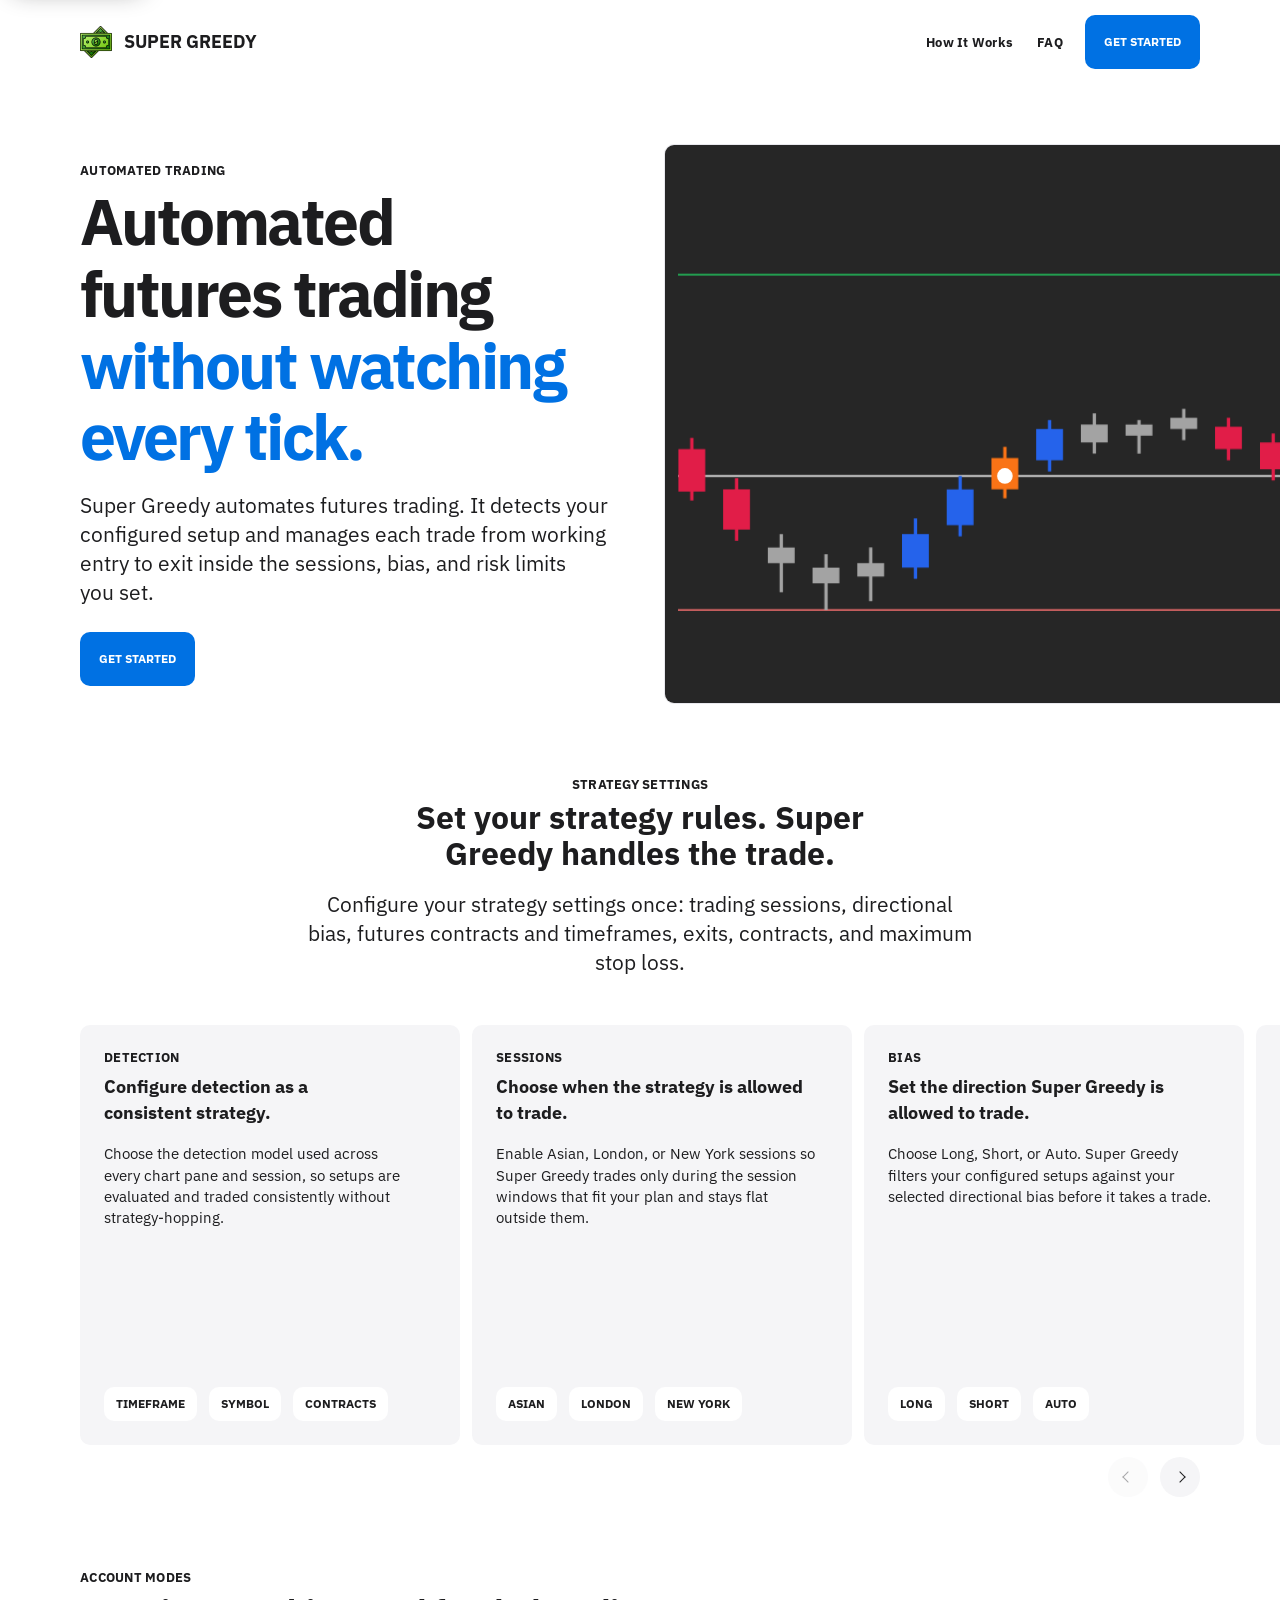
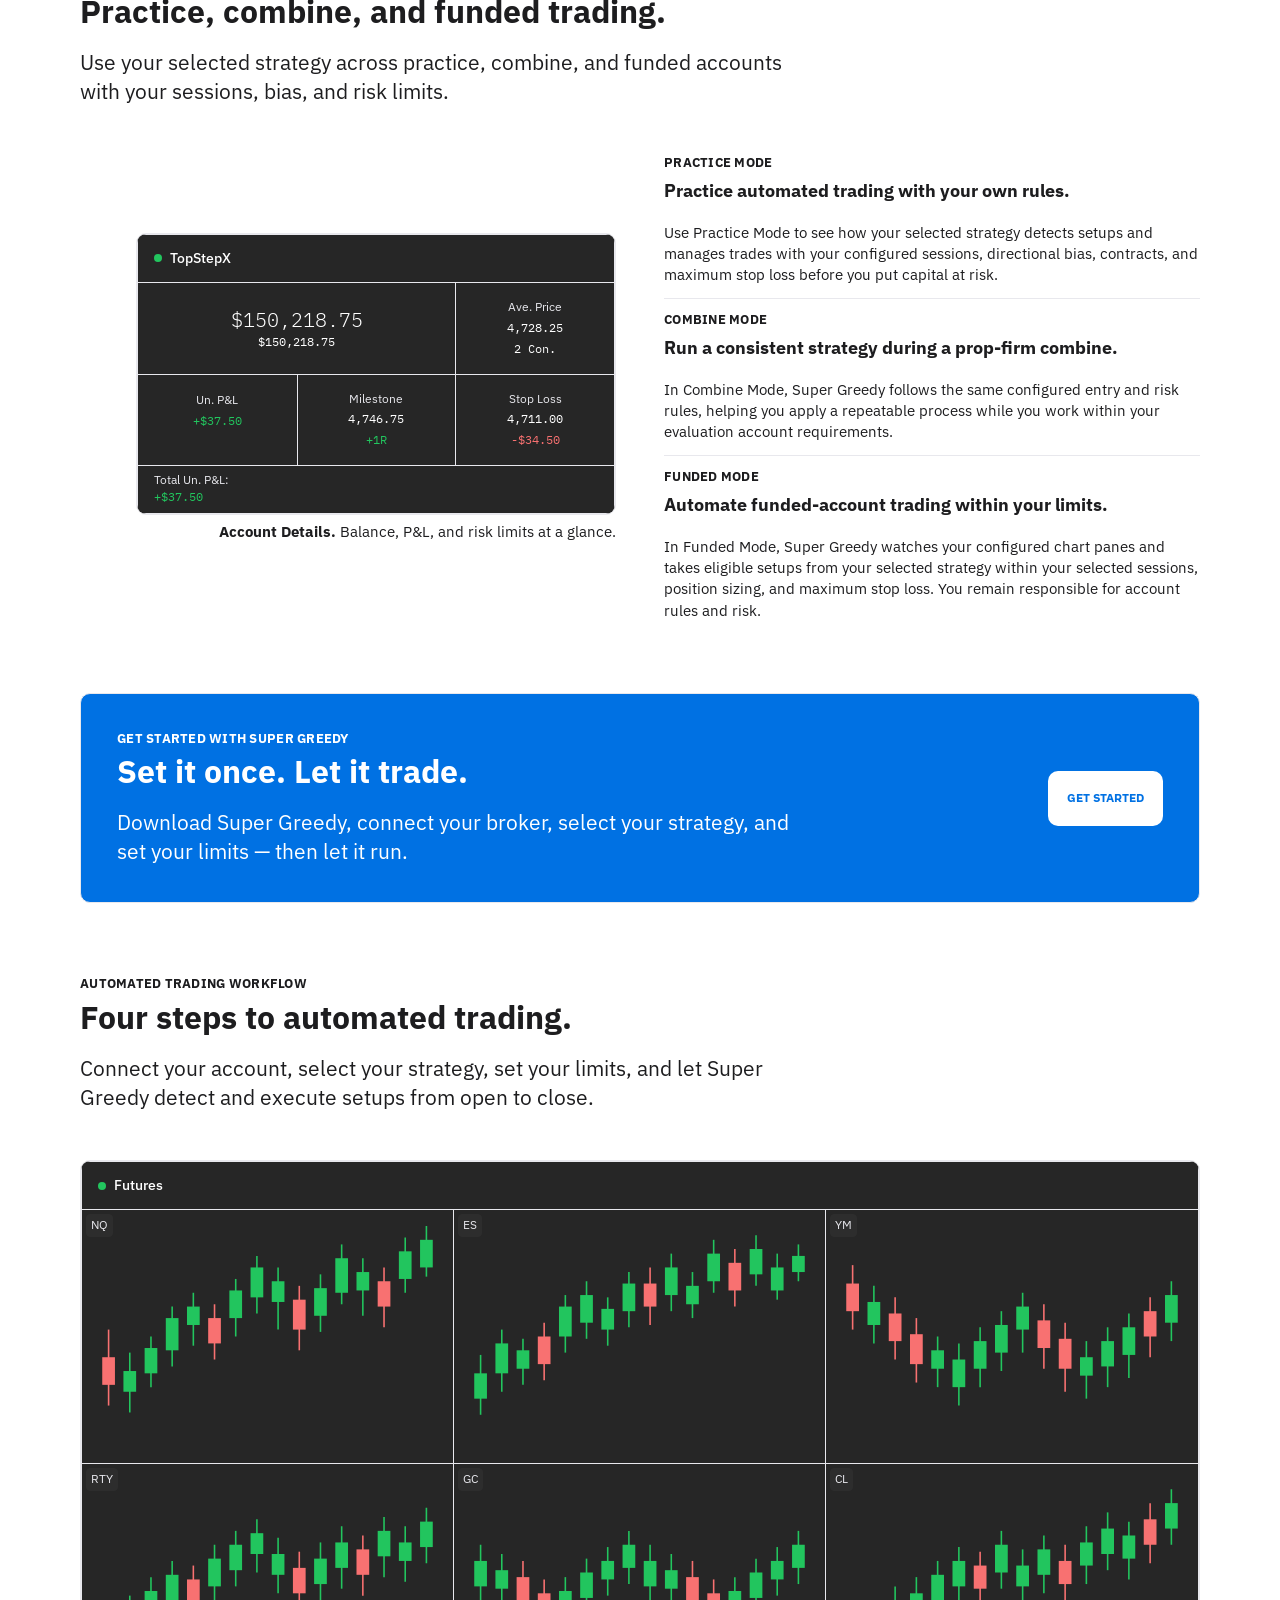
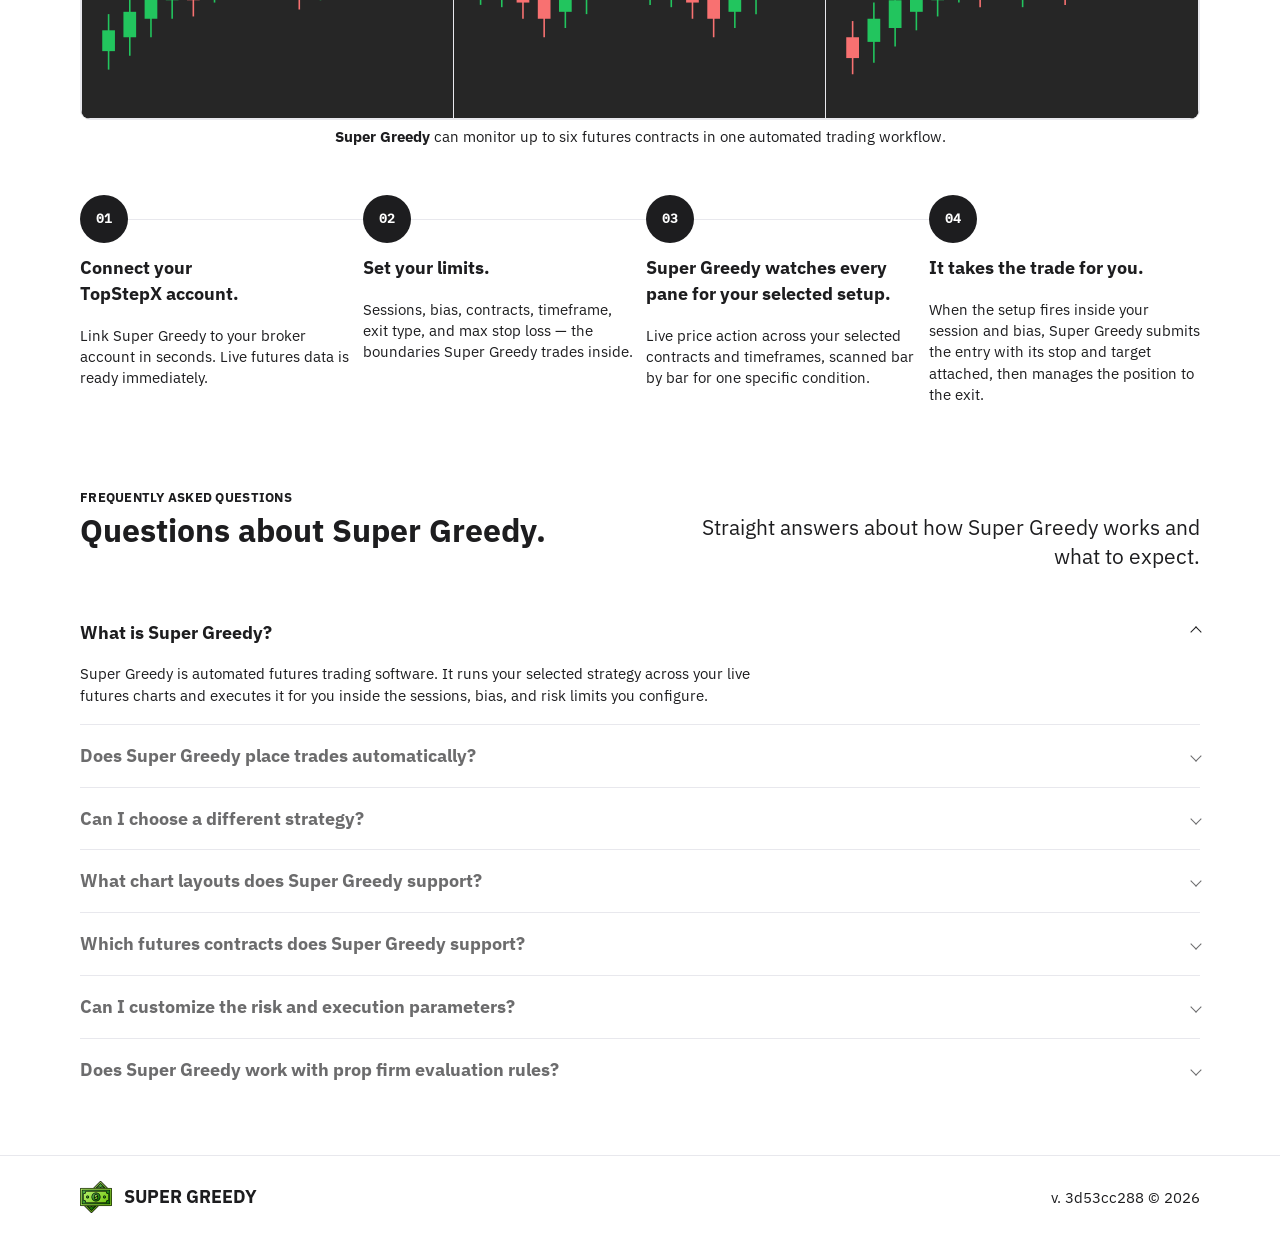
==== commit 77614aa3: "Publish website from bootstrapio/TradingBot-ProjectX@local" ====
--- a/index.html
+++ b/index.html
@@ -1 +1 @@
-<!doctype html><html lang="en"><head><meta charset="UTF-8"/><meta name="viewport" content="width=device-width,initial-scale=1"/><title>Super Greedy | Automated Trading for Futures</title><meta name="description" content="Super Greedy automates futures trading. It detects your configured setup and manages each trade inside the sessions, bias, and risk limits you set."/><meta name="author" content="Super Greedy"/><meta name="application-name" content="Super Greedy"/><meta name="robots" content="index,follow,max-image-preview:large"/><meta name="googlebot" content="index,follow,max-image-preview:large,max-snippet:-1,max-video-preview:-1"/><meta name="bingbot" content="index,follow,max-image-preview:large,max-snippet:-1,max-video-preview:-1"/><meta name="theme-color" content="rgb(29, 29, 31)"/><meta name="referrer" content="strict-origin-when-cross-origin"/><link rel="canonical" href="https://supergreedy.com/"/><link rel="alternate" type="text/plain" href="https://supergreedy.com/llms.txt" title="LLMs"/><link rel="manifest" href="/assets/site.webmanifest?v=67541a4be"/><link rel="icon" type="image/png" href="/assets/icons/supergreedy.png?v=67541a4be" sizes="512x512"/><meta property="og:type" content="website"/><meta property="og:site_name" content="Super Greedy"/><meta property="og:title" content="Super Greedy | Automated Trading for Futures"/><meta property="og:description" content="Automated futures trading. Your selected strategy, managed inside the limits you set."/><meta property="og:url" content="https://supergreedy.com/"/><meta property="og:locale" content="en_US"/><meta property="og:image" content="https://supergreedy.com/assets/images/supergreedy-trading-bot-futures-dashboard-multicontracts-1192.webp?v=67541a4be"/><meta property="og:image:width" content="1192"/><meta property="og:image:height" content="726"/><meta property="og:image:type" content="image/webp"/><meta property="og:image:alt" content="Super Greedy futures trading dashboard showing multiple contracts in one workspace"/><meta name="twitter:image" content="https://supergreedy.com/assets/images/supergreedy-trading-bot-futures-dashboard-multicontracts-1192.webp?v=67541a4be"/><meta name="twitter:image:alt" content="Super Greedy futures trading dashboard showing multiple contracts in one workspace"/><meta name="twitter:card" content="summary_large_image"/><meta name="twitter:title" content="Super Greedy | Automated Trading for Futures"/><meta name="twitter:description" content="Automated futures trading. Your selected strategy, managed inside the limits you set."/><script type="application/ld+json" id="marketing-json-ld-build">{"@context":"https://schema.org","@graph":[{"@type":"WebSite","inLanguage":"en-US","@id":"https://supergreedy.com/#website","name":"Super Greedy","url":"https://supergreedy.com/","description":"Super Greedy is an automated TopStepX trading bot for futures. Your selected strategy is detected and executed inside the limits traders set.","publisher":{"@id":"https://supergreedy.com/#organization"}},{"@type":"Organization","contactType":"customer support","availableLanguage":["en-US"],"@id":"https://supergreedy.com/#organization","name":"Super Greedy","url":"https://supergreedy.com/","description":"Super Greedy builds automated TopStepX trading software for futures traders.","email":"hello@supergreedy.com","contactPoint":[{"@type":"ContactPoint","contactType":"customer support","email":"hello@supergreedy.com","availableLanguage":["en-US"]}],"logo":{"@id":"https://supergreedy.com/#logo-image"}},{"@type":"ImageObject","@id":"https://supergreedy.com/#logo-image","name":"Super Greedy","url":"https://supergreedy.com/assets/media/logo.svg?v=67541a4be","contentUrl":"https://supergreedy.com/assets/media/logo.svg?v=67541a4be","width":512,"height":512,"caption":"Super Greedy app icon","description":"The Super Greedy brand icon."},{"@type":"ImageObject","@id":"https://supergreedy.com/#dashboardTimeframe-image","name":"Super Greedy Futures Trading Dashboard","url":"https://supergreedy.com/assets/images/supergreedy-trading-bot-futures-dashboard-multitimeframe.webp?v=67541a4be","contentUrl":"https://supergreedy.com/assets/images/supergreedy-trading-bot-futures-dashboard-multitimeframe.webp?v=67541a4be","width":1276,"height":768,"caption":"Timeframe. Multiple chart intervals, one contract.","description":"A detailed view of the TopStepX futures trading workflow on a laptop, featuring multiple candlestick charts, trading session controls, and automated trading controls."},{"@type":"ImageObject","@id":"https://supergreedy.com/#dashboardMulticontracts-image","name":"Super Greedy Futures Contracts Dashboard","url":"https://supergreedy.com/assets/images/supergreedy-trading-bot-futures-dashboard-multicontracts-1192.webp?v=67541a4be","contentUrl":"https://supergreedy.com/assets/images/supergreedy-trading-bot-futures-dashboard-multicontracts-1192.webp?v=67541a4be","width":1192,"height":726,"caption":"Futures. Multiple contracts in one workspace.","description":"A detailed view of the TopStepX futures trading workflow on a laptop, featuring multiple candlestick charts, trading session controls, and automated trading controls."},{"@type":"WebPage","@id":"https://supergreedy.com/#webpage","url":"https://supergreedy.com/","name":"Super Greedy | Automated Trading for Futures","description":"Super Greedy automates futures trading. It detects your configured setup and manages each trade inside the sessions, bias, and risk limits you set.","isPartOf":{"@id":"https://supergreedy.com/#website"},"inLanguage":"en-US","primaryImageOfPage":{"@id":"https://supergreedy.com/#dashboardMulticontracts-image"},"speakable":{"@type":"SpeakableSpecification","cssSelector":["#hero-title","#hero-description","#features-title","#features-description","#account-modes-title","#account-modes-description","#how-it-works-title","#how-it-works-description"]},"about":{"@id":"https://supergreedy.com/#software"},"mainEntity":{"@id":"https://supergreedy.com/#software"},"hasPart":[{"@id":"https://supergreedy.com/#feature-controls"},{"@id":"https://supergreedy.com/#trading-modes"},{"@id":"https://supergreedy.com/#howto"},{"@id":"https://supergreedy.com/#faq"}]},{"@type":"SoftwareApplication","@id":"https://supergreedy.com/#software","name":"Super Greedy","description":"Super Greedy is an automated TopStepX futures trading bot. It runs your selected strategy across live futures charts and manages each trade automatically — submitting the entry with its stop loss and take profit — inside the sessions, bias, contract, timeframe, and max stop loss the trader configures.","applicationCategory":"FinanceApplication","applicationSubCategory":"Futures trading automation software","operatingSystem":"macOS, Windows","inLanguage":"en-US","keywords":"TopStepX trading bot, TopStepX automated trading, automated futures trading, futures trading bot, strategy automation, Opening Range Breakout, ORB, ES futures, NQ futures, MES futures, MNQ futures, prop firm trading","url":"https://supergreedy.com/","mainEntityOfPage":{"@id":"https://supergreedy.com/#webpage"},"publisher":{"@id":"https://supergreedy.com/#organization"},"brand":{"@id":"https://supergreedy.com/#organization"},"image":"https://supergreedy.com/assets/images/supergreedy-trading-bot-futures-dashboard-multitimeframe.webp?v=67541a4be","screenshot":["https://supergreedy.com/assets/images/supergreedy-trading-bot-futures-dashboard-multitimeframe.webp?v=67541a4be","https://supergreedy.com/assets/images/supergreedy-trading-bot-futures-dashboard-multicontracts-1192.webp?v=67541a4be"],"audience":{"@type":"Audience","audienceType":"Futures traders; prop firm traders; swing traders"},"featureList":["Configure detection as a consistent strategy.","Choose when the strategy is allowed to trade.","Set the direction Super Greedy is allowed to trade.","Choose the futures contracts and timeframes the strategy watches.","Define exits and maximum loss before every trade."]},{"@type":"ItemList","@id":"https://supergreedy.com/#feature-controls","name":"Set your strategy rules. Super Greedy handles the trade.","description":"Configure your strategy settings once: trading sessions, directional bias, futures contracts and timeframes, exits, contracts, and maximum stop loss.","itemListElement":[{"@type":"ListItem","position":1,"description":"Choose the detection model used across every chart pane and session, so setups are evaluated and traded consistently without strategy-hopping.","name":"Configure detection as a consistent strategy."},{"@type":"ListItem","position":2,"description":"Enable Asian, London, or New York sessions so Super Greedy trades only during the session windows that fit your plan and stays flat outside them.","name":"Choose when the strategy is allowed to trade."},{"@type":"ListItem","position":3,"description":"Choose Long, Short, or Auto. Super Greedy filters your configured setups against your selected directional bias before it takes a trade.","name":"Set the direction Super Greedy is allowed to trade."},{"@type":"ListItem","position":4,"description":"Configure futures contracts and timeframes you follow. Each selected chart pane stays synced to live futures data and can trade.","name":"Choose the futures contracts and timeframes the strategy watches."},{"@type":"ListItem","position":5,"description":"Set exit type, contracts, timeframe, and maximum stop loss in advance. Super Greedy submits the protective bracket with the order instead of adding it afterward.","name":"Define exits and maximum loss before every trade."}]},{"@type":"ItemList","@id":"https://supergreedy.com/#trading-modes","name":"Practice, combine, and funded trading.","description":"Use your selected strategy across practice, combine, and funded accounts with your sessions, bias, and risk limits.","itemListElement":[{"@type":"ListItem","position":1,"name":"Practice automated trading with your own rules.","description":"Use Practice Mode to see how your selected strategy detects setups and manages trades with your configured sessions, directional bias, contracts, and maximum stop loss before you put capital at risk."},{"@type":"ListItem","position":2,"name":"Run a consistent strategy during a prop-firm combine.","description":"In Combine Mode, Super Greedy follows the same configured entry and risk rules, helping you apply a repeatable process while you work within your evaluation account requirements."},{"@type":"ListItem","position":3,"name":"Automate funded-account trading within your limits.","description":"In Funded Mode, Super Greedy watches your configured chart panes and takes eligible setups from your selected strategy within your selected sessions, position sizing, and maximum stop loss. You remain responsible for account rules and risk."}]},{"@type":"HowTo","@id":"https://supergreedy.com/#howto","name":"Four steps to automated trading.","description":"Connect your account, select your strategy, set your limits, and let Super Greedy detect and execute setups from open to close.","step":[{"@type":"HowToStep","position":1,"name":"Connect your TopStepX account.","text":"Link Super Greedy to your broker account in seconds. Live futures data is ready immediately."},{"@type":"HowToStep","position":2,"name":"Set your limits.","text":"Sessions, bias, contracts, timeframe, exit type, and max stop loss — the boundaries Super Greedy trades inside."},{"@type":"HowToStep","position":3,"name":"Super Greedy watches every pane for your selected setup.","text":"Live price action across your selected contracts and timeframes, scanned bar by bar for one specific condition."},{"@type":"HowToStep","position":4,"name":"It takes the trade for you.","text":"When the setup fires inside your session and bias, Super Greedy submits the entry with its stop and target attached, then manages the position to the exit."}]},{"@type":"FAQPage","@id":"https://supergreedy.com/#faq","url":"https://supergreedy.com/#faq","name":"Questions about Super Greedy.","description":"Straight answers about how Super Greedy works and what to expect.","isPartOf":{"@id":"https://supergreedy.com/#webpage"},"mainEntity":[{"@type":"Question","name":"What is Super Greedy?","acceptedAnswer":{"@type":"Answer","text":"Super Greedy is automated futures trading software. It runs your selected strategy across your live futures charts and executes it for you inside the sessions, bias, and risk limits you configure."}},{"@type":"Question","name":"Does Super Greedy place trades automatically?","acceptedAnswer":{"@type":"Answer","text":"Yes. When your selected setup appears inside your configured session and bias, Super Greedy submits the entry with its stop loss and take profit attached, and manages the position through to the exit. You set the limits; it does the execution."}},{"@type":"Question","name":"Can I choose a different strategy?","acceptedAnswer":{"@type":"Answer","text":"Yes. You can select the strategy that fits your trading plan, then configure its sessions, bias, futures contracts, timeframes, and risk limits."}},{"@type":"Question","name":"What chart layouts does Super Greedy support?","acceptedAnswer":{"@type":"Answer","text":"Super Greedy supports multi-timeframe futures layouts. Each pane can use the intervals and futures symbols you configure in the Strategy card, and each pane can trade."}},{"@type":"Question","name":"Which futures contracts does Super Greedy support?","acceptedAnswer":{"@type":"Answer","text":"Super Greedy currently supports futures. Available contracts include ES, NQ, MES, and MNQ, depending on your TopStepX account."}},{"@type":"Question","name":"Can I customize the risk and execution parameters?","acceptedAnswer":{"@type":"Answer","text":"Yes — strategy, contracts, timeframe, exit type, and max stop loss. Super Greedy applies the rules you configure consistently across your selected charts and sessions."}},{"@type":"Question","name":"Does Super Greedy work with prop firm evaluation rules?","acceptedAnswer":{"@type":"Answer","text":"Yes. Super Greedy works with TopStepX practice, evaluation, and funded accounts. Position sizing and max stop loss help you stay inside prop firm evaluation requirements."}}]}]}</script><link rel="preload" as="style" href="/assets/ibm-plex-fonts.css?v=67541a4be" onload='this.onload=null,this.rel="stylesheet"'/><noscript><link rel="stylesheet" href="/assets/ibm-plex-fonts.css?v=67541a4be"/></noscript><link rel="preload" as="style" href="/assets/website.css?v=67541a4be" onload='this.onload=null,this.rel="stylesheet"'/><noscript><link rel="stylesheet" href="/assets/website.css?v=67541a4be"/></noscript><script data-marketing-runtime="media-animations">(()=>{document.documentElement.classList.add("marketingMediaAnimationsEnabled");const e=new Map,t=e=>{const t=String(e).trim().match(/^(-?[\d.]+)(ms|s)$/);if(!t)return 0;const n=Number(t[1]);return Number.isFinite(n)?n*("s"===t[2]?1e3:1):0},n=e=>e&&"function"==typeof e.getAnimations?e.getAnimations({subtree:!0}):[],a=e=>{const t=e.effect?.getComputedTiming?.(),n=Number(t?.endTime);return Number.isFinite(n)?n:Number.POSITIVE_INFINITY},i=(e,i)=>{if(!i||"function"!=typeof e.getAnimations||"function"!=typeof i.getAnimations)return null;const r=[...i.querySelectorAll(".marketingListItem[data-stepper-step]")];if(!r.length)return null;let o=new Map,s=[],c=0,u=0,l=0,m=null,d=1,p="inactive",f=null,g=0;const h=(e=f)=>{const t=r.indexOf(e);r.forEach((n,a)=>{const i=o.get(n),r=Number.isFinite(i)&&u<i,s=e&&a>t;e&&n===e?n.dataset.stepperPlayback="hovered":r||s?n.dataset.stepperPlayback="muted":delete n.dataset.stepperPlayback})},b=(e,t=null)=>{e?i.dataset.stepperPlayback=e:delete i.dataset.stepperPlayback,h(t||f)},w=()=>{s.forEach(e=>e.pause())},v=e=>{s.forEach(t=>{t.currentTime=e})},y=e=>{if(!l)return void(l=e);const t=Math.max(0,e-l);if(l=e,"auto"===p)u=Math.min(c,u+t);else{if("seeking"!==p||null==m)return;u+=t*d;(d>0?u>=m:u<=m)&&(u=m,p="paused",b(null,f))}v(u),h()},M=e=>{g=0,y(e),"auto"===p&&u>=c&&(p="paused"),"auto"!==p&&"seeking"!==p||(g=window.requestAnimationFrame(M))},E=()=>{g||(g=window.requestAnimationFrame(M))},L=e=>{if(f=e,"inactive"===p)return;const t=o.get(e);if(!Number.isFinite(t))return;const n=performance.now();y(n),m=Math.min(c,Math.max(0,t));const a=m-u;if(Math.abs(a)<1)return p="paused",b(null,e),w(),v(m),void(u=m);d=a>0?1:-1,p="seeking",b(d<0?"reverse":null,e),l=n,E()},S=()=>{if(f=null,b(null),"inactive"===p)return;const e=performance.now();y(e),m=null,p="auto",l=e,E()};return r.forEach(e=>{e.addEventListener("pointerenter",()=>L(e)),e.addEventListener("pointerleave",S),e.addEventListener("focusin",()=>L(e)),e.addEventListener("focusout",t=>{e.contains(t.relatedTarget)||S()})}),{activate(){(()=>{const u=r.map(e=>{const n=window.getComputedStyle(e);return{item:e,start:t(n.animationDelay),duration:t(n.animationDuration)}}),l=[...new Set([...n(e),...n(i)])];s=l;const m=l.map(a).filter(Number.isFinite),d=new Map(r.map(t=>{const i=t.dataset.stepperStep,r=i?[...e.querySelectorAll(`[data-chart-step="${i}"]`)]:[],o=[...new Set(r.flatMap(n))].map(a).filter(Number.isFinite);return[i,o.length?Math.max(...o):0]}));c=Math.max(c,...m,...u.map(({start:e,duration:t})=>e+t),0),o=new Map(u.map(({item:e,start:t,duration:n})=>[e,Math.min(c,Math.max(t+n,d.get(e.dataset.stepperStep)||0))])),h()})(),b(null),p="auto",u=0,l=performance.now(),w(),v(0),E(),f&&L(f)}}},r=t=>{t.dataset.mediaAnimationState="in-frame",t.closest(".sectionLayout")?.classList.add("sectionLayout--media-in-frame"),e.get(t)?.activate()},o=()=>{const t=[...document.querySelectorAll(".marketingShowcaseFrame")];if(!t.length)return;if(t.forEach(t=>{const n=t.closest(".sectionLayout")?.querySelector('.marketingList--stepper[data-stepper-animation="chart"]'),a=i(t,n);a&&e.set(t,a)}),"function"!=typeof window.IntersectionObserver)return void t.forEach(r);const n=new Map,a=new window.IntersectionObserver(e=>((e,t)=>{for(const a of e){if(!a.isIntersecting||a.intersectionRatio<1)continue;const e=n.get(a.target)??a.target;r(e),t.unobserve(a.target)}})(e,a),{threshold:[1]});t.forEach(e=>{const t=e.closest(".sectionMedia--bleed")?.closest(".sectionLayout")??e;n.set(t,e),a.observe(t)})};"loading"===document.readyState?document.addEventListener("DOMContentLoaded",o,{once:!0}):o()})()</script><script src="/assets/component-carousel.js?v=67541a4be" defer="defer"></script><script>!function(){var e=function(){var e=document.head;if(e&&!e.querySelector('[data-marketing-gtm-target="head"]')){var t=document.createElement("script");t.dataset.marketingGtmTarget="head",t.text="(function(w,d,s,l,i){w[l]=w[l]||[];w[l].push({'gtm.start':new Date().getTime(),event:'gtm.js'});var f=d.getElementsByTagName(s)[0],j=d.createElement(s),dl=l!='dataLayer'?'&l='+l:'';j.async=true;j.src='https://www.googletagmanager.com/gtm.js?id='+i+dl;f.parentNode.insertBefore(j,f);})(window,document,'script','dataLayer','GTM-PTG5FV86');",e.appendChild(t)}},t=function(){window.removeEventListener("pointerdown",t),window.removeEventListener("keydown",t),"function"!=typeof window.requestIdleCallback?window.setTimeout(e,0):window.requestIdleCallback(e)};window.addEventListener("pointerdown",t,{once:!0,passive:!0}),window.addEventListener("keydown",t,{once:!0,passive:!0})}()</script></head><body id="top"><noscript><iframe src="https://www.googletagmanager.com/ns.html?id=GTM-PTG5FV86" height="0" width="0" style="display:none;visibility:hidden"></iframe></noscript><a class="skipLink" href="#main-content">Skip to content</a><header><span class="marketingNavScrollSentinel" data-marketing-nav-sentinel aria-hidden="true"></span><nav class="marketingNav" aria-label="Primary site navigation"><div class="marketingNavInner"><a class="marketingBrandRow" href="/" aria-label="Super Greedy home"><img class="marketingIcon" src="/assets/media/logo.svg?v=67541a4be" alt="" aria-hidden="true" width="32" height="32"/> <span class="typography-title typography-title--brand">Super Greedy</span></a><div class="marketingNavRight"><ul class="marketingNavLinks" aria-label="Explore Super Greedy"><li><a class="marketingNavLink" href="/#how-it-works">How It Works</a></li><li><a class="marketingNavLink" href="/#faq">FAQ</a></li></ul><div class="marketingNavActions"><a class="primaryAction" href="/#download-cta" aria-label="Get started with Super Greedy"><span>Get Started</span></a></div></div></div></nav></header><script src="/assets/navigation.js?v=67541a4be" defer="defer"></script><main id="main-content" class="marketingShell"><section class="marketingSection" id="hero" data-layout="half" aria-labelledby="hero-title" aria-describedby="hero-description"><div class="sectionLayout layout--half"><div class="sectionContent" data-section-slot="content"><header class="sectionIntro header-hero" data-section-slot="header"><span class="fieldLabel">Automated Trading</span><h1 id="hero-title" class="typography-title">Automated futures trading <strong>without watching every tick.</strong></h1><p id="hero-description" class="typography-lead">Super Greedy automates futures trading. It detects your configured setup and manages each trade from working entry to exit inside the sessions, bias, and risk limits you set.</p><div class="sectionActions sectionHeaderActions" data-section-element="button"><a class="primaryAction" href="/#download-cta" aria-label="Get started with Super Greedy"><span>Get Started</span></a></div></header></div><figure class="marketingShowcase sectionMedia sectionMedia--bleed" data-section-slot="media"><div class="marketingShowcaseFrame"><svg viewBox="0 0 500 250" xmlns="http://www.w3.org/2000/svg" class="chartIllustrationSvg" role="img" aria-label="Trend detection chart showing entry, take-profit, and stop-loss levels." focusable="false"><rect class="chartIllustrationBackground" width="500" height="250"/><g class="chartLevel" style="--d:var(--marketing-trend-level-delay)"><g class="chartIllustrationLineReveal"><line class="chartIllustrationTakeProfitLine chartIllustrationLine" x1="6" y1="58" x2="438" y2="58" stroke-width="0.75"/><line class="chartIllustrationEntryLine chartIllustrationLine" x1="6" y1="148" x2="438" y2="148" stroke-width="0.75"/><line class="chartIllustrationStopLossLine chartIllustrationLine" x1="6" y1="208" x2="438" y2="208" stroke-width="0.75"/></g><g class="chartIllustrationLineBadge"><rect class="chartIllustrationTakeProfitPlate" x="440" y="51" width="52" height="14" rx="3" opacity="0.9"/><text class="chartIllustrationTakeProfitText" x="490" y="61" text-anchor="end">TAKE PROFIT</text></g><g class="chartIllustrationLineBadge"><rect class="chartIllustrationEntryPlate" x="440" y="141" width="52" height="14" rx="3" opacity="0.9"/><text class="chartIllustrationEntryText" x="490" y="151" text-anchor="end">ENTRY</text></g><g class="chartIllustrationLineBadge"><rect class="chartIllustrationStopLossPlate" x="440" y="201" width="52" height="14" rx="3" opacity="0.9"/><text class="chartIllustrationStopLossText" x="490" y="211" text-anchor="end">STOP LOSS</text></g></g><g class="chartBar chartBar--down" style="--d:0s"><line x1="12" y1="131" x2="12" y2="159" stroke-width="1.5"/><rect x="6" y="136" width="12" height="19"/></g><g class="chartBar chartBar--down" style="--d:var(--marketing-chart-bar-stagger)"><line x1="32" y1="149" x2="32" y2="177" stroke-width="1.5"/><rect x="26" y="154" width="12" height="18"/></g><g class="chartBar chartBar--neutral" style="--d:calc(var(--marketing-chart-bar-stagger) * 2)"><line x1="52" y1="174" x2="52" y2="200" stroke-width="1.5"/><rect x="46" y="180" width="12" height="7"/></g><g class="chartBar chartBar--neutral" style="--d:calc(var(--marketing-chart-bar-stagger) * 3)"><line x1="72" y1="183" x2="72" y2="208" stroke-width="1.5"/><rect x="66" y="189" width="12" height="7"/></g><g class="chartBar chartBar--neutral" style="--d:calc(var(--marketing-chart-bar-stagger) * 4)"><line x1="92" y1="180" x2="92" y2="204" stroke-width="1.5"/><rect x="86" y="187" width="12" height="6"/></g><g class="chartBar chartBar--long" style="--d:calc(var(--marketing-chart-bar-stagger) * 5)"><line x1="112" y1="167" x2="112" y2="194" stroke-width="1.5"/><rect x="106" y="174" width="12" height="15"/></g><g class="chartBar chartBar--long" style="--d:calc(var(--marketing-chart-bar-stagger) * 6)"><line x1="132" y1="148" x2="132" y2="175" stroke-width="1.5"/><rect x="126" y="154" width="12" height="16"/></g><g class="chartBar chartBar--open" style="--d:calc(var(--marketing-chart-bar-stagger) * 7)"><line x1="152" y1="135" x2="152" y2="158" stroke-width="1.5"/><rect x="146" y="140" width="12" height="14"/></g><g class="chartBar chartBar--long" style="--d:calc(var(--marketing-chart-bar-stagger) * 8)"><line x1="172" y1="123" x2="172" y2="146" stroke-width="1.5"/><rect x="166" y="127" width="12" height="14"/></g><g class="chartBar chartBar--neutral" style="--d:calc(var(--marketing-chart-bar-stagger) * 9)"><line x1="192" y1="120" x2="192" y2="138" stroke-width="1.5"/><rect x="186" y="125" width="12" height="8"/></g><g class="chartBar chartBar--neutral" style="--d:calc(var(--marketing-chart-bar-stagger) * 10)"><line x1="212" y1="123" x2="212" y2="138" stroke-width="1.5"/><rect x="206" y="125" width="12" height="5"/></g><g class="chartBar chartBar--neutral" style="--d:calc(var(--marketing-chart-bar-stagger) * 11)"><line x1="232" y1="118" x2="232" y2="132" stroke-width="1.5"/><rect x="226" y="122" width="12" height="5"/></g><g class="chartBar chartBar--down" style="--d:calc(var(--marketing-chart-bar-stagger) * 12)"><line x1="252" y1="122" x2="252" y2="141" stroke-width="1.5"/><rect x="246" y="126" width="12" height="10"/></g><g class="chartBar chartBar--down" style="--d:calc(var(--marketing-chart-bar-stagger) * 13)"><line x1="272" y1="129" x2="272" y2="150" stroke-width="1.5"/><rect x="266" y="133" width="12" height="12"/></g><g class="chartBar chartBar--down" style="--d:calc(var(--marketing-chart-bar-stagger) * 14)"><line x1="292" y1="134" x2="292" y2="151" stroke-width="1.5"/><rect x="286" y="138" width="12" height="5"/></g><g class="chartBar chartBar--down" style="--d:calc(var(--marketing-chart-bar-stagger) * 15)"><line x1="312" y1="133" x2="312" y2="153" stroke-width="1.5"/><rect x="306" y="139" width="12" height="8"/></g><g class="chartBar chartBar--long" style="--d:calc(var(--marketing-chart-bar-stagger) * 16)"><line x1="332" y1="129" x2="332" y2="150" stroke-width="1.5"/><rect x="326" y="133" width="12" height="13"/></g><g class="chartBar chartBar--long" style="--d:calc(var(--marketing-chart-bar-stagger) * 17)"><line x1="352" y1="115" x2="352" y2="138" stroke-width="1.5"/><rect x="346" y="119" width="12" height="15"/></g><g class="chartBar chartBar--long" style="--d:calc(var(--marketing-chart-bar-stagger) * 18)"><line x1="372" y1="101" x2="372" y2="124" stroke-width="1.5"/><rect x="366" y="105" width="12" height="14"/></g><g class="chartBar chartBar--long" style="--d:calc(var(--marketing-chart-bar-stagger) * 19)"><line x1="392" y1="88" x2="392" y2="112" stroke-width="1.5"/><rect x="386" y="92" width="12" height="14"/></g><g class="chartBar chartPostEntryTargetBar" style="--d:calc(var(--marketing-chart-bar-stagger) * 20)"><line x1="412" y1="58" x2="412" y2="89" stroke-width="1.5"/><rect x="406" y="66" width="12" height="19"/></g><g class="chartBar chartBar--long" style="--d:calc(var(--marketing-chart-bar-stagger) * 21)"><line x1="432" y1="47" x2="432" y2="73" stroke-width="1.5"/><rect x="426" y="52" width="12" height="17"/></g><circle class="chartDotRing chartIllustrationEntryDot" cx="152" cy="148" r="3.5" fill="none" stroke-width="1.5" vector-effect="non-scaling-stroke" style="--d:var(--marketing-trend-entry-dot-delay)"/><circle class="chartDot chartIllustrationEntryDot" cx="152" cy="148" r="3.5" style="--d:var(--marketing-trend-entry-dot-delay)"/><circle class="chartDotRing chartIllustrationTakeProfitDot" cx="412" cy="58" r="3.5" fill="none" stroke-width="1.5" vector-effect="non-scaling-stroke" style="--d:var(--marketing-trend-take-profit-dot-delay)"/><circle class="chartDot chartIllustrationTakeProfitDot" cx="412" cy="58" r="3.5" style="--d:var(--marketing-trend-take-profit-dot-delay)"/></svg></div></figure></div></section><section class="marketingSection" id="features" data-layout="full" aria-labelledby="features-title" aria-describedby="features-description"><div class="sectionLayout layout--full"><div class="sectionContent" data-section-slot="content"><header class="sectionIntro header-center" data-section-slot="header"><span class="fieldLabel">Strategy Settings</span><h2 id="features-title" class="typography-title">Set your strategy rules. Super Greedy handles the trade.</h2><p id="features-description" class="typography-lead">Configure your strategy settings once: trading sessions, directional bias, futures contracts and timeframes, exits, contracts, and maximum stop loss.</p></header><div class="imageWorkflowCarousel" data-carousel role="region" aria-roledescription="carousel" aria-label="Set your strategy rules. Super Greedy handles the trade."><ul id="features-carousel" class="imageWorkflowGrid" aria-labelledby="features-title"><li class="featureCard" aria-labelledby="feature-detection-title" aria-describedby="feature-detection-paragraph"><span class="fieldLabel">Detection</span><h3 id="feature-detection-title" class="typography-title">Configure detection as a consistent strategy.</h3><p id="feature-detection-paragraph" class="typography-paragraph">Choose the detection model used across every chart pane and session, so setups are evaluated and traded consistently without strategy-hopping.</p><ul class="marketingBadgeRow" data-section-element="badge" aria-label="Detection strategy settings"><li><span class="marketingBadge">Timeframe</span></li><li><span class="marketingBadge">Symbol</span></li><li><span class="marketingBadge">Contracts</span></li></ul></li><li class="featureCard" aria-labelledby="feature-sessions-title" aria-describedby="feature-sessions-paragraph"><span class="fieldLabel">Sessions</span><h3 id="feature-sessions-title" class="typography-title">Choose when the strategy is allowed to trade.</h3><p id="feature-sessions-paragraph" class="typography-paragraph">Enable Asian, London, or New York sessions so Super Greedy trades only during the session windows that fit your plan and stays flat outside them.</p><ul class="marketingBadgeRow" data-section-element="badge" aria-label="Selected trading sessions"><li><span class="marketingBadge">Asian</span></li><li><span class="marketingBadge">London</span></li><li><span class="marketingBadge">New York</span></li></ul></li><li class="featureCard" aria-labelledby="feature-bias-title" aria-describedby="feature-bias-paragraph"><span class="fieldLabel">Bias</span><h3 id="feature-bias-title" class="typography-title">Set the direction Super Greedy is allowed to trade.</h3><p id="feature-bias-paragraph" class="typography-paragraph">Choose Long, Short, or Auto. Super Greedy filters your configured setups against your selected directional bias before it takes a trade.</p><ul class="marketingBadgeRow" data-section-element="badge" aria-label="Available directional bias settings"><li><span class="marketingBadge">Long</span></li><li><span class="marketingBadge">Short</span></li><li><span class="marketingBadge">Auto</span></li></ul></li><li class="featureCard" aria-labelledby="feature-charts-title" aria-describedby="feature-charts-paragraph"><span class="fieldLabel">Futures</span><h3 id="feature-charts-title" class="typography-title">Choose the futures contracts and timeframes the strategy watches.</h3><p id="feature-charts-paragraph" class="typography-paragraph">Configure futures contracts and timeframes you follow. Each selected chart pane stays synced to live futures data and can trade.</p><ul class="marketingBadgeRow" data-section-element="badge" aria-label="Futures trading settings"><li><span class="marketingBadge">Futures</span></li></ul></li><li class="featureCard" aria-labelledby="feature-risk-title" aria-describedby="feature-risk-paragraph"><span class="fieldLabel">Risk</span><h3 id="feature-risk-title" class="typography-title">Define exits and maximum loss before every trade.</h3><p id="feature-risk-paragraph" class="typography-paragraph">Set exit type, contracts, timeframe, and maximum stop loss in advance. Super Greedy submits the protective bracket with the order instead of adding it afterward.</p><ul class="marketingBadgeRow" data-section-element="badge" aria-label="Risk and execution settings"><li><span class="marketingBadge">Daily P&amp;L</span></li><li><span class="marketingBadge">Max Stop Loss</span></li></ul></li></ul><div class="imageWorkflowControls" role="group" aria-label="Carousel controls"><button class="imageWorkflowControl" type="button" data-carousel-action="previous" aria-controls="features-carousel" aria-label="Previous card"><span class="marketingCaret marketingCaret--left" aria-hidden="true"></span></button> <button class="imageWorkflowControl" type="button" data-carousel-action="next" aria-controls="features-carousel" aria-label="Next card"><span class="marketingCaret" aria-hidden="true"></span></button></div></div></div></div></section><section class="marketingSection" id="account-modes" data-layout="half" aria-labelledby="account-modes-title" aria-describedby="account-modes-description"><div class="sectionLayout layout--half layout--reversed sectionLayout--header-full"><div class="sectionContent" data-section-slot="content"><header class="sectionIntro header-left" data-section-slot="header"><span class="fieldLabel">Account Modes</span><h2 id="account-modes-title" class="typography-title">Practice, combine, and funded trading.</h2><p id="account-modes-description" class="typography-lead">Use your selected strategy across practice, combine, and funded accounts with your sessions, bias, and risk limits.</p></header><div class="sectionContentBody"><div class="listExample"><ul class="marketingList marketingList--vertical" aria-labelledby="account-modes-title"><li class="marketingListItem" aria-labelledby="use-case-practice-title" aria-describedby="use-case-practice-paragraph"><div class="itemContent"><span class="fieldLabel">Practice Mode</span><h3 id="use-case-practice-title" class="typography-title">Practice automated trading with your own rules.</h3><p id="use-case-practice-paragraph" class="typography-paragraph">Use Practice Mode to see how your selected strategy detects setups and manages trades with your configured sessions, directional bias, contracts, and maximum stop loss before you put capital at risk.</p></div></li><li class="marketingListItem" aria-labelledby="use-case-combine-title" aria-describedby="use-case-combine-paragraph"><div class="itemContent"><span class="fieldLabel">Combine Mode</span><h3 id="use-case-combine-title" class="typography-title">Run a consistent strategy during a prop-firm combine.</h3><p id="use-case-combine-paragraph" class="typography-paragraph">In Combine Mode, Super Greedy follows the same configured entry and risk rules, helping you apply a repeatable process while you work within your evaluation account requirements.</p></div></li><li class="marketingListItem" aria-labelledby="use-case-funded-title" aria-describedby="use-case-funded-paragraph"><div class="itemContent"><span class="fieldLabel">Funded Mode</span><h3 id="use-case-funded-title" class="typography-title">Automate funded-account trading within your limits.</h3><p id="use-case-funded-paragraph" class="typography-paragraph">In Funded Mode, Super Greedy watches your configured chart panes and takes eligible setups from your selected strategy within your selected sessions, position sizing, and maximum stop loss. You remain responsible for account rules and risk.</p></div></li></ul></div></div></div><figure class="marketingShowcase sectionMedia" data-section-slot="media"><div class="marketingShowcaseFrame"><div class="platformPreviewCard flex flex-col overflow-hidden" role="img" aria-label="Illustrative TopStepX Platform card showing animated sample daily account balance, unrealized profit and loss, average price, milestone, stop loss, and total unrealized profit and loss."><div class="platformPreviewHeader platformPreviewDivider flex h-12 min-h-0 shrink-0 flex-row items-center overflow-hidden border-b px-4"><div class="platformPreviewBrand flex items-center gap-2"><span class="platformPreviewStatePositive h-2 w-2 shrink-0 rounded-full" aria-hidden="true"></span><span>TopStepX</span></div></div><div class="platformPreviewGrid grid min-h-0 w-full flex-1 grid-cols-3 grid-rows-2 gap-0" aria-hidden="true"><div class="col-span-2 flex h-full min-h-0 flex-col items-center justify-center gap-1 p-4 text-center"><span class="gbMktValueTicker platformPreviewBalance font-mono"><span>$150,218.75</span><span>$150,236.25</span><span>$150,204.50</span><span>$150,218.75</span></span><span class="platformPreviewSecondaryValue font-mono">$150,218.75</span></div><div class="platformPreviewDivider flex h-full min-h-0 flex-col items-center justify-center gap-1 border-l p-4 text-center"><span class="platformPreviewMuted">Ave. Price</span><span class="font-mono">4,728.25</span><span class="font-mono">2 Con.</span></div><div class="platformPreviewDivider flex h-full min-h-0 flex-col items-center justify-center gap-1 border-t p-4 text-center"><span class="platformPreviewMuted">Un. P&amp;L</span><span class="platformPreviewStatePositive gbMktValueTicker font-mono"><span>+$37.50</span><span>+$55.00</span><span>+$23.25</span><span>+$37.50</span></span><span class="font-mono">&nbsp;</span></div><div class="platformPreviewDivider flex h-full min-h-0 flex-col items-center justify-center gap-1 border-l border-t p-4 text-center"><span class="platformPreviewMuted">Milestone</span><span class="font-mono">4,746.75</span><span class="platformPreviewStatePositive font-mono">+1R</span></div><div class="platformPreviewDivider flex h-full min-h-0 flex-col items-center justify-center gap-1 border-l border-t p-4 text-center"><span class="platformPreviewMuted">Stop Loss</span><span class="font-mono">4,711.00</span><span class="platformPreviewStateNegative font-mono">-$34.50</span></div></div><div class="platformPreviewFooter platformPreviewDivider flex h-12 min-h-0 shrink-0 items-center overflow-hidden border-t px-4"><div class="platformPreviewFooterMetric flex h-full min-h-0 flex-col justify-center"><span class="platformPreviewMuted">Total Un. P&amp;L:</span><span class="platformPreviewStatePositive font-mono">+$37.50</span></div></div></div></div><figcaption class="figureCaption"><strong>Account Details.</strong> Balance, P&amp;L, and risk limits at a glance.</figcaption></figure></div></section><section class="marketingSection" id="download-cta" data-layout="full" aria-labelledby="download-cta-title" aria-describedby="download-cta-description"><div class="sectionLayout layout--full"><div class="sectionContent" data-section-slot="content"><article class="ctaPanel"><header class="sectionIntro header-left" data-section-slot="header"><span class="fieldLabel">Get Started with Super Greedy</span><h2 id="download-cta-title" class="typography-title">Set it once. Let it trade.</h2><p id="download-cta-description" class="typography-lead">Download Super Greedy, connect your broker, select your strategy, and set your limits — then let it run.</p></header><div class="sectionActions ctaPanelActions" data-section-element="button"><a class="primaryAction" href="/#download-cta" aria-label="Get started with Super Greedy"><span>Get Started</span></a></div></article></div></div></section><section class="marketingSection" id="how-it-works" data-layout="full" aria-labelledby="how-it-works-title" aria-describedby="how-it-works-description"><div class="sectionLayout layout--full sectionLayout--header-full"><div class="sectionContent" data-section-slot="content"><header class="sectionIntro header-left" data-section-slot="header"><span class="fieldLabel">Automated Trading Workflow</span><h2 id="how-it-works-title" class="typography-title">Four steps to automated trading.</h2><p id="how-it-works-description" class="typography-lead">Connect your account, select your strategy, set your limits, and let Super Greedy detect and execute setups from open to close.</p></header><div class="sectionContentBody"><ol class="marketingList marketingList--horizontal marketingList--stepper" aria-labelledby="how-it-works-title"><li class="marketingListItem marketingListItem--stepper" aria-labelledby="workflow-step-1-title" aria-describedby="workflow-step-1-paragraph"><div class="listStepMarker" aria-hidden="true"><span class="listStepDot">01</span></div><div class="itemContent"><h3 id="workflow-step-1-title" class="typography-title">Connect your TopStepX account.</h3><p id="workflow-step-1-paragraph" class="typography-paragraph">Link Super Greedy to your broker account in seconds. Live futures data is ready immediately.</p></div></li><li class="marketingListItem marketingListItem--stepper" aria-labelledby="workflow-step-2-title" aria-describedby="workflow-step-2-paragraph"><div class="listStepMarker" aria-hidden="true"><span class="listStepDot">02</span></div><div class="itemContent"><h3 id="workflow-step-2-title" class="typography-title">Set your limits.</h3><p id="workflow-step-2-paragraph" class="typography-paragraph">Sessions, bias, contracts, timeframe, exit type, and max stop loss — the boundaries Super Greedy trades inside.</p></div></li><li class="marketingListItem marketingListItem--stepper" aria-labelledby="workflow-step-3-title" aria-describedby="workflow-step-3-paragraph"><div class="listStepMarker" aria-hidden="true"><span class="listStepDot">03</span></div><div class="itemContent"><h3 id="workflow-step-3-title" class="typography-title">Super Greedy watches every pane for your selected setup.</h3><p id="workflow-step-3-paragraph" class="typography-paragraph">Live price action across your selected contracts and timeframes, scanned bar by bar for one specific condition.</p></div></li><li class="marketingListItem marketingListItem--stepper" aria-labelledby="workflow-step-4-title" aria-describedby="workflow-step-4-paragraph"><div class="listStepMarker" aria-hidden="true"><span class="listStepDot">04</span></div><div class="itemContent"><h3 id="workflow-step-4-title" class="typography-title">It takes the trade for you.</h3><p id="workflow-step-4-paragraph" class="typography-paragraph">When the setup fires inside your session and bias, Super Greedy submits the entry with its stop and target attached, then manages the position to the exit.</p></div></li></ol></div></div><figure class="marketingShowcase sectionMedia" data-section-slot="media"><div class="marketingShowcaseFrame"><div class="chartPreviewCard" role="img" aria-label="Illustrative Super Greedy Chart Card showing up to six futures contracts monitored in one automated trading workflow."><div class="chartPreviewHeader flex items-center overflow-hidden border-b"><div class="chartPreviewBrand flex min-w-0 items-center"><span class="chartPreviewStatePositive rounded-full" aria-hidden="true"></span> <span>Futures</span></div></div><div class="chartPreviewGrid" aria-hidden="true"><div class="chartPreviewPane"><span class="chartPreviewBadge">NQ</span> <svg class="chartPreviewPlot" viewBox="0 0 320 96" preserveAspectRatio="none" focusable="false"><g class="chartBar chartBar--down"><line x1="10" y1="45" x2="10" y2="78" stroke-width="1.5"/><rect x="4" y="57" width="12" height="12"/></g><g class="chartBar chartBar--neutral"><line x1="30" y1="55" x2="30" y2="81" stroke-width="1.5"/><rect x="24" y="63" width="12" height="9"/></g><g class="chartBar chartBar--long"><line x1="50" y1="48" x2="50" y2="70" stroke-width="1.5"/><rect x="44" y="53" width="12" height="11"/></g><g class="chartBar chartBar--long"><line x1="70" y1="35" x2="70" y2="61" stroke-width="1.5"/><rect x="64" y="40" width="12" height="14"/></g><g class="chartBar chartBar--neutral"><line x1="90" y1="29" x2="90" y2="52" stroke-width="1.5"/><rect x="84" y="35" width="12" height="8"/></g><g class="chartBar chartBar--down"><line x1="110" y1="34" x2="110" y2="58" stroke-width="1.5"/><rect x="104" y="40" width="12" height="11"/></g><g class="chartBar chartBar--long"><line x1="130" y1="23" x2="130" y2="48" stroke-width="1.5"/><rect x="124" y="28" width="12" height="12"/></g><g class="chartBar chartBar--long"><line x1="150" y1="13" x2="150" y2="38" stroke-width="1.5"/><rect x="144" y="18" width="12" height="13"/></g><g class="chartBar chartBar--neutral"><line x1="170" y1="18" x2="170" y2="45" stroke-width="1.5"/><rect x="164" y="24" width="12" height="9"/></g><g class="chartBar chartBar--down"><line x1="190" y1="26" x2="190" y2="54" stroke-width="1.5"/><rect x="184" y="32" width="12" height="13"/></g><g class="chartBar chartBar--long"><line x1="210" y1="21" x2="210" y2="46" stroke-width="1.5"/><rect x="204" y="27" width="12" height="12"/></g><g class="chartBar chartBar--long"><line x1="230" y1="8" x2="230" y2="34" stroke-width="1.5"/><rect x="224" y="14" width="12" height="15"/></g><g class="chartBar chartBar--neutral"><line x1="250" y1="14" x2="250" y2="39" stroke-width="1.5"/><rect x="244" y="20" width="12" height="8"/></g><g class="chartBar chartBar--down"><line x1="270" y1="18" x2="270" y2="44" stroke-width="1.5"/><rect x="264" y="24" width="12" height="11"/></g><g class="chartBar chartBar--long"><line x1="290" y1="5" x2="290" y2="29" stroke-width="1.5"/><rect x="284" y="11" width="12" height="12"/></g><g class="chartBar chartBar--long"><line x1="310" y1="0" x2="310" y2="22" stroke-width="1.5"/><rect x="304" y="6" width="12" height="12"/></g></svg></div><div class="chartPreviewPane"><span class="chartPreviewBadge">ES</span> <svg class="chartPreviewPlot" viewBox="0 0 320 96" preserveAspectRatio="none" focusable="false"><g class="chartBar chartBar--long"><line x1="10" y1="56" x2="10" y2="82" stroke-width="1.5"/><rect x="4" y="64" width="12" height="11"/></g><g class="chartBar chartBar--long"><line x1="30" y1="45" x2="30" y2="72" stroke-width="1.5"/><rect x="24" y="51" width="12" height="13"/></g><g class="chartBar chartBar--neutral"><line x1="50" y1="49" x2="50" y2="69" stroke-width="1.5"/><rect x="44" y="54" width="12" height="8"/></g><g class="chartBar chartBar--down"><line x1="70" y1="42" x2="70" y2="67" stroke-width="1.5"/><rect x="64" y="48" width="12" height="12"/></g><g class="chartBar chartBar--long"><line x1="90" y1="30" x2="90" y2="55" stroke-width="1.5"/><rect x="84" y="35" width="12" height="13"/></g><g class="chartBar chartBar--long"><line x1="110" y1="24" x2="110" y2="49" stroke-width="1.5"/><rect x="104" y="30" width="12" height="12"/></g><g class="chartBar chartBar--neutral"><line x1="130" y1="31" x2="130" y2="52" stroke-width="1.5"/><rect x="124" y="36" width="12" height="9"/></g><g class="chartBar chartBar--long"><line x1="150" y1="20" x2="150" y2="44" stroke-width="1.5"/><rect x="144" y="25" width="12" height="12"/></g><g class="chartBar chartBar--down"><line x1="170" y1="18" x2="170" y2="43" stroke-width="1.5"/><rect x="164" y="25" width="12" height="10"/></g><g class="chartBar chartBar--long"><line x1="190" y1="12" x2="190" y2="37" stroke-width="1.5"/><rect x="184" y="18" width="12" height="12"/></g><g class="chartBar chartBar--neutral"><line x1="210" y1="20" x2="210" y2="40" stroke-width="1.5"/><rect x="204" y="26" width="12" height="8"/></g><g class="chartBar chartBar--long"><line x1="230" y1="6" x2="230" y2="29" stroke-width="1.5"/><rect x="224" y="12" width="12" height="12"/></g><g class="chartBar chartBar--down"><line x1="250" y1="10" x2="250" y2="35" stroke-width="1.5"/><rect x="244" y="16" width="12" height="12"/></g><g class="chartBar chartBar--long"><line x1="270" y1="4" x2="270" y2="26" stroke-width="1.5"/><rect x="264" y="10" width="12" height="11"/></g><g class="chartBar chartBar--long"><line x1="290" y1="12" x2="290" y2="32" stroke-width="1.5"/><rect x="284" y="18" width="12" height="10"/></g><g class="chartBar chartBar--neutral"><line x1="310" y1="8" x2="310" y2="24" stroke-width="1.5"/><rect x="304" y="13" width="12" height="7"/></g></svg></div><div class="chartPreviewPane"><span class="chartPreviewBadge">YM</span> <svg class="chartPreviewPlot" viewBox="0 0 320 96" preserveAspectRatio="none" focusable="false"><g class="chartBar chartBar--down"><line x1="10" y1="17" x2="10" y2="45" stroke-width="1.5"/><rect x="4" y="25" width="12" height="12"/></g><g class="chartBar chartBar--neutral"><line x1="30" y1="26" x2="30" y2="51" stroke-width="1.5"/><rect x="24" y="33" width="12" height="10"/></g><g class="chartBar chartBar--down"><line x1="50" y1="31" x2="50" y2="58" stroke-width="1.5"/><rect x="44" y="38" width="12" height="12"/></g><g class="chartBar chartBar--down"><line x1="70" y1="40" x2="70" y2="68" stroke-width="1.5"/><rect x="64" y="47" width="12" height="13"/></g><g class="chartBar chartBar--neutral"><line x1="90" y1="48" x2="90" y2="70" stroke-width="1.5"/><rect x="84" y="54" width="12" height="8"/></g><g class="chartBar chartBar--long"><line x1="110" y1="51" x2="110" y2="78" stroke-width="1.5"/><rect x="104" y="58" width="12" height="12"/></g><g class="chartBar chartBar--long"><line x1="130" y1="44" x2="130" y2="70" stroke-width="1.5"/><rect x="124" y="50" width="12" height="12"/></g><g class="chartBar chartBar--long"><line x1="150" y1="37" x2="150" y2="63" stroke-width="1.5"/><rect x="144" y="43" width="12" height="12"/></g><g class="chartBar chartBar--neutral"><line x1="170" y1="29" x2="170" y2="55" stroke-width="1.5"/><rect x="164" y="35" width="12" height="10"/></g><g class="chartBar chartBar--down"><line x1="190" y1="34" x2="190" y2="62" stroke-width="1.5"/><rect x="184" y="41" width="12" height="12"/></g><g class="chartBar chartBar--down"><line x1="210" y1="42" x2="210" y2="72" stroke-width="1.5"/><rect x="204" y="49" width="12" height="13"/></g><g class="chartBar chartBar--neutral"><line x1="230" y1="50" x2="230" y2="75" stroke-width="1.5"/><rect x="224" y="57" width="12" height="8"/></g><g class="chartBar chartBar--long"><line x1="250" y1="44" x2="250" y2="70" stroke-width="1.5"/><rect x="244" y="50" width="12" height="11"/></g><g class="chartBar chartBar--long"><line x1="270" y1="38" x2="270" y2="66" stroke-width="1.5"/><rect x="264" y="44" width="12" height="12"/></g><g class="chartBar chartBar--down"><line x1="290" y1="31" x2="290" y2="57" stroke-width="1.5"/><rect x="284" y="37" width="12" height="11"/></g><g class="chartBar chartBar--long"><line x1="310" y1="24" x2="310" y2="50" stroke-width="1.5"/><rect x="304" y="30" width="12" height="12"/></g></svg></div><div class="chartPreviewPane"><span class="chartPreviewBadge">RTY</span> <svg class="chartPreviewPlot" viewBox="0 0 320 96" preserveAspectRatio="none" focusable="false"><g class="chartBar chartBar--neutral"><line x1="10" y1="58" x2="10" y2="82" stroke-width="1.5"/><rect x="4" y="65" width="12" height="9"/></g><g class="chartBar chartBar--long"><line x1="30" y1="50" x2="30" y2="76" stroke-width="1.5"/><rect x="24" y="57" width="12" height="11"/></g><g class="chartBar chartBar--long"><line x1="50" y1="42" x2="50" y2="68" stroke-width="1.5"/><rect x="44" y="48" width="12" height="12"/></g><g class="chartBar chartBar--long"><line x1="70" y1="35" x2="70" y2="60" stroke-width="1.5"/><rect x="64" y="41" width="12" height="11"/></g><g class="chartBar chartBar--down"><line x1="90" y1="37" x2="90" y2="59" stroke-width="1.5"/><rect x="84" y="43" width="12" height="9"/></g><g class="chartBar chartBar--long"><line x1="110" y1="28" x2="110" y2="53" stroke-width="1.5"/><rect x="104" y="34" width="12" height="12"/></g><g class="chartBar chartBar--long"><line x1="130" y1="22" x2="130" y2="46" stroke-width="1.5"/><rect x="124" y="28" width="12" height="11"/></g><g class="chartBar chartBar--neutral"><line x1="150" y1="17" x2="150" y2="40" stroke-width="1.5"/><rect x="144" y="23" width="12" height="9"/></g><g class="chartBar chartBar--long"><line x1="170" y1="25" x2="170" y2="49" stroke-width="1.5"/><rect x="164" y="32" width="12" height="9"/></g><g class="chartBar chartBar--down"><line x1="190" y1="31" x2="190" y2="56" stroke-width="1.5"/><rect x="184" y="38" width="12" height="11"/></g><g class="chartBar chartBar--long"><line x1="210" y1="27" x2="210" y2="52" stroke-width="1.5"/><rect x="204" y="34" width="12" height="11"/></g><g class="chartBar chartBar--long"><line x1="230" y1="20" x2="230" y2="47" stroke-width="1.5"/><rect x="224" y="27" width="12" height="11"/></g><g class="chartBar chartBar--down"><line x1="250" y1="24" x2="250" y2="50" stroke-width="1.5"/><rect x="244" y="30" width="12" height="11"/></g><g class="chartBar chartBar--long"><line x1="270" y1="16" x2="270" y2="42" stroke-width="1.5"/><rect x="264" y="22" width="12" height="11"/></g><g class="chartBar chartBar--neutral"><line x1="290" y1="20" x2="290" y2="44" stroke-width="1.5"/><rect x="284" y="27" width="12" height="8"/></g><g class="chartBar chartBar--long"><line x1="310" y1="12" x2="310" y2="36" stroke-width="1.5"/><rect x="304" y="18" width="12" height="11"/></g></svg></div><div class="chartPreviewPane"><span class="chartPreviewBadge">GC</span> <svg class="chartPreviewPlot" viewBox="0 0 320 96" preserveAspectRatio="none" focusable="false"><g class="chartBar chartBar--long"><line x1="10" y1="28" x2="10" y2="54" stroke-width="1.5"/><rect x="4" y="35" width="12" height="11"/></g><g class="chartBar chartBar--neutral"><line x1="30" y1="32" x2="30" y2="55" stroke-width="1.5"/><rect x="24" y="39" width="12" height="8"/></g><g class="chartBar chartBar--down"><line x1="50" y1="35" x2="50" y2="60" stroke-width="1.5"/><rect x="44" y="42" width="12" height="11"/></g><g class="chartBar chartBar--down"><line x1="70" y1="43" x2="70" y2="68" stroke-width="1.5"/><rect x="64" y="49" width="12" height="11"/></g><g class="chartBar chartBar--long"><line x1="90" y1="42" x2="90" y2="64" stroke-width="1.5"/><rect x="84" y="48" width="12" height="9"/></g><g class="chartBar chartBar--long"><line x1="110" y1="34" x2="110" y2="58" stroke-width="1.5"/><rect x="104" y="40" width="12" height="11"/></g><g class="chartBar chartBar--neutral"><line x1="130" y1="29" x2="130" y2="50" stroke-width="1.5"/><rect x="124" y="35" width="12" height="8"/></g><g class="chartBar chartBar--long"><line x1="150" y1="22" x2="150" y2="45" stroke-width="1.5"/><rect x="144" y="28" width="12" height="10"/></g><g class="chartBar chartBar--long"><line x1="170" y1="28" x2="170" y2="54" stroke-width="1.5"/><rect x="164" y="35" width="12" height="11"/></g><g class="chartBar chartBar--neutral"><line x1="190" y1="32" x2="190" y2="55" stroke-width="1.5"/><rect x="184" y="39" width="12" height="8"/></g><g class="chartBar chartBar--down"><line x1="210" y1="35" x2="210" y2="60" stroke-width="1.5"/><rect x="204" y="42" width="12" height="11"/></g><g class="chartBar chartBar--down"><line x1="230" y1="43" x2="230" y2="68" stroke-width="1.5"/><rect x="224" y="49" width="12" height="11"/></g><g class="chartBar chartBar--long"><line x1="250" y1="42" x2="250" y2="64" stroke-width="1.5"/><rect x="244" y="48" width="12" height="9"/></g><g class="chartBar chartBar--long"><line x1="270" y1="34" x2="270" y2="58" stroke-width="1.5"/><rect x="264" y="40" width="12" height="11"/></g><g class="chartBar chartBar--neutral"><line x1="290" y1="29" x2="290" y2="50" stroke-width="1.5"/><rect x="284" y="35" width="12" height="8"/></g><g class="chartBar chartBar--long"><line x1="310" y1="22" x2="310" y2="45" stroke-width="1.5"/><rect x="304" y="28" width="12" height="10"/></g></svg></div><div class="chartPreviewPane"><span class="chartPreviewBadge">CL</span> <svg class="chartPreviewPlot" viewBox="0 0 320 96" preserveAspectRatio="none" focusable="false"><g class="chartBar chartBar--down"><line x1="10" y1="61" x2="10" y2="84" stroke-width="1.5"/><rect x="4" y="68" width="12" height="9"/></g><g class="chartBar chartBar--long"><line x1="30" y1="53" x2="30" y2="79" stroke-width="1.5"/><rect x="24" y="60" width="12" height="10"/></g><g class="chartBar chartBar--long"><line x1="50" y1="46" x2="50" y2="72" stroke-width="1.5"/><rect x="44" y="52" width="12" height="12"/></g><g class="chartBar chartBar--neutral"><line x1="70" y1="42" x2="70" y2="65" stroke-width="1.5"/><rect x="64" y="49" width="12" height="8"/></g><g class="chartBar chartBar--long"><line x1="90" y1="35" x2="90" y2="59" stroke-width="1.5"/><rect x="84" y="41" width="12" height="11"/></g><g class="chartBar chartBar--long"><line x1="110" y1="29" x2="110" y2="53" stroke-width="1.5"/><rect x="104" y="35" width="12" height="11"/></g><g class="chartBar chartBar--down"><line x1="130" y1="31" x2="130" y2="55" stroke-width="1.5"/><rect x="124" y="37" width="12" height="10"/></g><g class="chartBar chartBar--long"><line x1="150" y1="22" x2="150" y2="47" stroke-width="1.5"/><rect x="144" y="28" width="12" height="12"/></g><g class="chartBar chartBar--neutral"><line x1="170" y1="30" x2="170" y2="55" stroke-width="1.5"/><rect x="164" y="37" width="12" height="9"/></g><g class="chartBar chartBar--long"><line x1="190" y1="24" x2="190" y2="49" stroke-width="1.5"/><rect x="184" y="30" width="12" height="11"/></g><g class="chartBar chartBar--down"><line x1="210" y1="28" x2="210" y2="54" stroke-width="1.5"/><rect x="204" y="35" width="12" height="10"/></g><g class="chartBar chartBar--long"><line x1="230" y1="20" x2="230" y2="45" stroke-width="1.5"/><rect x="224" y="27" width="12" height="10"/></g><g class="chartBar chartBar--long"><line x1="250" y1="14" x2="250" y2="39" stroke-width="1.5"/><rect x="244" y="21" width="12" height="11"/></g><g class="chartBar chartBar--neutral"><line x1="270" y1="18" x2="270" y2="43" stroke-width="1.5"/><rect x="264" y="24" width="12" height="10"/></g><g class="chartBar chartBar--down"><line x1="290" y1="10" x2="290" y2="36" stroke-width="1.5"/><rect x="284" y="17" width="12" height="11"/></g><g class="chartBar chartBar--long"><line x1="310" y1="4" x2="310" y2="28" stroke-width="1.5"/><rect x="304" y="10" width="12" height="11"/></g></svg></div></div></div></div><figcaption class="figureCaption"><strong>Super Greedy</strong> can monitor up to six futures contracts in one automated trading workflow.</figcaption></figure></div></section><section class="marketingSection" id="faq" data-layout="full" aria-labelledby="faq-title" aria-describedby="faq-description"><div class="sectionLayout layout--full"><div class="sectionContent" data-section-slot="content"><header class="sectionIntro header-split" data-section-slot="header"><span class="fieldLabel">Frequently Asked Questions</span><h2 id="faq-title" class="typography-title">Questions about Super Greedy.</h2><p id="faq-description" class="typography-lead">Straight answers about how Super Greedy works and what to expect.</p></header><div class="accordion" data-component="accordion" aria-label="Frequently asked questions"><details class="accordionItem" name="faq" open><summary class="accordionSummary"><h3 class="typography-title">What is Super Greedy?</h3><span class="marketingCaret marketingCaret--down" aria-hidden="true"></span></summary><div class="accordionBody"><p class="typography-paragraph">Super Greedy is automated futures trading software. It runs your selected strategy across your live futures charts and executes it for you inside the sessions, bias, and risk limits you configure.</p></div></details><details class="accordionItem" name="faq"><summary class="accordionSummary"><h3 class="typography-title">Does Super Greedy place trades automatically?</h3><span class="marketingCaret marketingCaret--down" aria-hidden="true"></span></summary><div class="accordionBody"><p class="typography-paragraph">Yes. When your selected setup appears inside your configured session and bias, Super Greedy submits the entry with its stop loss and take profit attached, and manages the position through to the exit. You set the limits; it does the execution.</p></div></details><details class="accordionItem" name="faq"><summary class="accordionSummary"><h3 class="typography-title">Can I choose a different strategy?</h3><span class="marketingCaret marketingCaret--down" aria-hidden="true"></span></summary><div class="accordionBody"><p class="typography-paragraph">Yes. You can select the strategy that fits your trading plan, then configure its sessions, bias, futures contracts, timeframes, and risk limits.</p></div></details><details class="accordionItem" name="faq"><summary class="accordionSummary"><h3 class="typography-title">What chart layouts does Super Greedy support?</h3><span class="marketingCaret marketingCaret--down" aria-hidden="true"></span></summary><div class="accordionBody"><p class="typography-paragraph">Super Greedy supports multi-timeframe futures layouts. Each pane can use the intervals and futures symbols you configure in the Strategy card, and each pane can trade.</p></div></details><details class="accordionItem" name="faq"><summary class="accordionSummary"><h3 class="typography-title">Which futures contracts does Super Greedy support?</h3><span class="marketingCaret marketingCaret--down" aria-hidden="true"></span></summary><div class="accordionBody"><p class="typography-paragraph">Super Greedy currently supports futures. Available contracts include ES, NQ, MES, and MNQ, depending on your TopStepX account.</p></div></details><details class="accordionItem" name="faq"><summary class="accordionSummary"><h3 class="typography-title">Can I customize the risk and execution parameters?</h3><span class="marketingCaret marketingCaret--down" aria-hidden="true"></span></summary><div class="accordionBody"><p class="typography-paragraph">Yes — strategy, contracts, timeframe, exit type, and max stop loss. Super Greedy applies the rules you configure consistently across your selected charts and sessions.</p></div></details><details class="accordionItem" name="faq"><summary class="accordionSummary"><h3 class="typography-title">Does Super Greedy work with prop firm evaluation rules?</h3><span class="marketingCaret marketingCaret--down" aria-hidden="true"></span></summary><div class="accordionBody"><p class="typography-paragraph">Yes. Super Greedy works with TopStepX practice, evaluation, and funded accounts. Position sizing and max stop loss help you stay inside prop firm evaluation requirements.</p></div></details></div></div></div></section></main><footer class="marketingFooter" aria-labelledby="footer-title"><div class="footerShell"><div class="siteFooterBody"><div class="marketingBrandRow"><img class="marketingIcon" src="/assets/media/logo.svg?v=67541a4be" alt="" aria-hidden="true" width="32" height="32"/> <span id="footer-title" class="typography-title typography-title--brand">Super Greedy</span></div><div class="siteFooterMetaRow"><p class="typography-paragraph">v. <span translate="no" title="Released version">67541a4be</span> © <span data-current-year>2026</span></p></div></div></div></footer></body></html>+<!doctype html><html lang="en"><head><meta charset="UTF-8"/><meta name="viewport" content="width=device-width,initial-scale=1"/><title>Super Greedy | Automated Trading for Futures</title><meta name="description" content="Super Greedy automates futures trading. It detects your configured setup and manages each trade inside the sessions, bias, and risk limits you set."/><meta name="author" content="Super Greedy"/><meta name="application-name" content="Super Greedy"/><meta name="robots" content="index,follow,max-image-preview:large"/><meta name="googlebot" content="index,follow,max-image-preview:large,max-snippet:-1,max-video-preview:-1"/><meta name="bingbot" content="index,follow,max-image-preview:large,max-snippet:-1,max-video-preview:-1"/><meta name="theme-color" content="rgb(29, 29, 31)"/><meta name="referrer" content="strict-origin-when-cross-origin"/><link rel="canonical" href="https://supergreedy.com/"/><link rel="alternate" type="text/plain" href="https://supergreedy.com/llms.txt" title="LLMs"/><link rel="manifest" href="/assets/site.webmanifest?v=3d53cc288"/><link rel="icon" type="image/png" href="/assets/icons/supergreedy.png?v=3d53cc288" sizes="512x512"/><meta property="og:type" content="website"/><meta property="og:site_name" content="Super Greedy"/><meta property="og:title" content="Super Greedy | Automated Trading for Futures"/><meta property="og:description" content="Automated futures trading. Your selected strategy, managed inside the limits you set."/><meta property="og:url" content="https://supergreedy.com/"/><meta property="og:locale" content="en_US"/><meta property="og:image" content="https://supergreedy.com/assets/images/supergreedy-trading-bot-futures-dashboard-multicontracts-1192.webp?v=3d53cc288"/><meta property="og:image:width" content="1192"/><meta property="og:image:height" content="726"/><meta property="og:image:type" content="image/webp"/><meta property="og:image:alt" content="Super Greedy futures trading dashboard showing multiple contracts in one workspace"/><meta name="twitter:image" content="https://supergreedy.com/assets/images/supergreedy-trading-bot-futures-dashboard-multicontracts-1192.webp?v=3d53cc288"/><meta name="twitter:image:alt" content="Super Greedy futures trading dashboard showing multiple contracts in one workspace"/><meta name="twitter:card" content="summary_large_image"/><meta name="twitter:title" content="Super Greedy | Automated Trading for Futures"/><meta name="twitter:description" content="Automated futures trading. Your selected strategy, managed inside the limits you set."/><script type="application/ld+json" id="marketing-json-ld-build">{"@context":"https://schema.org","@graph":[{"@type":"WebSite","inLanguage":"en-US","@id":"https://supergreedy.com/#website","name":"Super Greedy","url":"https://supergreedy.com/","description":"Super Greedy is an automated TopStepX trading bot for futures. Your selected strategy is detected and executed inside the limits traders set.","publisher":{"@id":"https://supergreedy.com/#organization"}},{"@type":"Organization","contactType":"customer support","availableLanguage":["en-US"],"@id":"https://supergreedy.com/#organization","name":"Super Greedy","url":"https://supergreedy.com/","description":"Super Greedy builds automated TopStepX trading software for futures traders.","email":"hello@supergreedy.com","contactPoint":[{"@type":"ContactPoint","contactType":"customer support","email":"hello@supergreedy.com","availableLanguage":["en-US"]}],"logo":{"@id":"https://supergreedy.com/#logo-image"}},{"@type":"ImageObject","@id":"https://supergreedy.com/#logo-image","name":"Super Greedy","url":"https://supergreedy.com/assets/media/logo.svg?v=3d53cc288","contentUrl":"https://supergreedy.com/assets/media/logo.svg?v=3d53cc288","width":512,"height":512,"caption":"Super Greedy app icon","description":"The Super Greedy brand icon."},{"@type":"ImageObject","@id":"https://supergreedy.com/#dashboardTimeframe-image","name":"Super Greedy Futures Trading Dashboard","url":"https://supergreedy.com/assets/images/supergreedy-trading-bot-futures-dashboard-multitimeframe.webp?v=3d53cc288","contentUrl":"https://supergreedy.com/assets/images/supergreedy-trading-bot-futures-dashboard-multitimeframe.webp?v=3d53cc288","width":1276,"height":768,"caption":"Timeframe. Multiple chart intervals, one contract.","description":"A detailed view of the TopStepX futures trading workflow on a laptop, featuring multiple candlestick charts, trading session controls, and automated trading controls."},{"@type":"ImageObject","@id":"https://supergreedy.com/#dashboardMulticontracts-image","name":"Super Greedy Futures Contracts Dashboard","url":"https://supergreedy.com/assets/images/supergreedy-trading-bot-futures-dashboard-multicontracts-1192.webp?v=3d53cc288","contentUrl":"https://supergreedy.com/assets/images/supergreedy-trading-bot-futures-dashboard-multicontracts-1192.webp?v=3d53cc288","width":1192,"height":726,"caption":"Futures. Multiple contracts in one workspace.","description":"A detailed view of the TopStepX futures trading workflow on a laptop, featuring multiple candlestick charts, trading session controls, and automated trading controls."},{"@type":"WebPage","@id":"https://supergreedy.com/#webpage","url":"https://supergreedy.com/","name":"Super Greedy | Automated Trading for Futures","description":"Super Greedy automates futures trading. It detects your configured setup and manages each trade inside the sessions, bias, and risk limits you set.","isPartOf":{"@id":"https://supergreedy.com/#website"},"inLanguage":"en-US","primaryImageOfPage":{"@id":"https://supergreedy.com/#dashboardMulticontracts-image"},"speakable":{"@type":"SpeakableSpecification","cssSelector":["#hero-title","#hero-description","#features-title","#features-description","#account-modes-title","#account-modes-description","#how-it-works-title","#how-it-works-description"]},"about":{"@id":"https://supergreedy.com/#software"},"mainEntity":{"@id":"https://supergreedy.com/#software"},"hasPart":[{"@id":"https://supergreedy.com/#feature-controls"},{"@id":"https://supergreedy.com/#trading-modes"},{"@id":"https://supergreedy.com/#howto"},{"@id":"https://supergreedy.com/#faq"}]},{"@type":"SoftwareApplication","@id":"https://supergreedy.com/#software","name":"Super Greedy","description":"Super Greedy is an automated TopStepX futures trading bot. It runs your selected strategy across live futures charts and manages each trade automatically — submitting the entry with its stop loss and take profit — inside the sessions, bias, contract, timeframe, and max stop loss the trader configures.","applicationCategory":"FinanceApplication","applicationSubCategory":"Futures trading automation software","operatingSystem":"macOS, Windows","inLanguage":"en-US","keywords":"TopStepX trading bot, TopStepX automated trading, automated futures trading, futures trading bot, strategy automation, Opening Range Breakout, ORB, ES futures, NQ futures, MES futures, MNQ futures, prop firm trading","url":"https://supergreedy.com/","mainEntityOfPage":{"@id":"https://supergreedy.com/#webpage"},"publisher":{"@id":"https://supergreedy.com/#organization"},"brand":{"@id":"https://supergreedy.com/#organization"},"image":"https://supergreedy.com/assets/images/supergreedy-trading-bot-futures-dashboard-multitimeframe.webp?v=3d53cc288","screenshot":["https://supergreedy.com/assets/images/supergreedy-trading-bot-futures-dashboard-multitimeframe.webp?v=3d53cc288","https://supergreedy.com/assets/images/supergreedy-trading-bot-futures-dashboard-multicontracts-1192.webp?v=3d53cc288"],"audience":{"@type":"Audience","audienceType":"Futures traders; prop firm traders; swing traders"},"featureList":["Configure detection as a consistent strategy.","Choose when the strategy is allowed to trade.","Set the direction Super Greedy is allowed to trade.","Choose the futures contracts and timeframes the strategy watches.","Define exits and maximum loss before every trade."]},{"@type":"ItemList","@id":"https://supergreedy.com/#feature-controls","name":"Set your strategy rules. Super Greedy handles the trade.","description":"Configure your strategy settings once: trading sessions, directional bias, futures contracts and timeframes, exits, contracts, and maximum stop loss.","itemListElement":[{"@type":"ListItem","position":1,"description":"Choose the detection model used across every chart pane and session, so setups are evaluated and traded consistently without strategy-hopping.","name":"Configure detection as a consistent strategy."},{"@type":"ListItem","position":2,"description":"Enable Asian, London, or New York sessions so Super Greedy trades only during the session windows that fit your plan and stays flat outside them.","name":"Choose when the strategy is allowed to trade."},{"@type":"ListItem","position":3,"description":"Choose Long, Short, or Auto. Super Greedy filters your configured setups against your selected directional bias before it takes a trade.","name":"Set the direction Super Greedy is allowed to trade."},{"@type":"ListItem","position":4,"description":"Configure futures contracts and timeframes you follow. Each selected chart pane stays synced to live futures data and can trade.","name":"Choose the futures contracts and timeframes the strategy watches."},{"@type":"ListItem","position":5,"description":"Set exit type, contracts, timeframe, and maximum stop loss in advance. Super Greedy submits the protective bracket with the order instead of adding it afterward.","name":"Define exits and maximum loss before every trade."}]},{"@type":"ItemList","@id":"https://supergreedy.com/#trading-modes","name":"Practice, combine, and funded trading.","description":"Use your selected strategy across practice, combine, and funded accounts with your sessions, bias, and risk limits.","itemListElement":[{"@type":"ListItem","position":1,"name":"Practice automated trading with your own rules.","description":"Use Practice Mode to see how your selected strategy detects setups and manages trades with your configured sessions, directional bias, contracts, and maximum stop loss before you put capital at risk."},{"@type":"ListItem","position":2,"name":"Run a consistent strategy during a prop-firm combine.","description":"In Combine Mode, Super Greedy follows the same configured entry and risk rules, helping you apply a repeatable process while you work within your evaluation account requirements."},{"@type":"ListItem","position":3,"name":"Automate funded-account trading within your limits.","description":"In Funded Mode, Super Greedy watches your configured chart panes and takes eligible setups from your selected strategy within your selected sessions, position sizing, and maximum stop loss. You remain responsible for account rules and risk."}]},{"@type":"HowTo","@id":"https://supergreedy.com/#howto","name":"Four steps to automated trading.","description":"Connect your account, select your strategy, set your limits, and let Super Greedy detect and execute setups from open to close.","step":[{"@type":"HowToStep","position":1,"name":"Connect your TopStepX account.","text":"Link Super Greedy to your broker account in seconds. Live futures data is ready immediately."},{"@type":"HowToStep","position":2,"name":"Set your limits.","text":"Sessions, bias, contracts, timeframe, exit type, and max stop loss — the boundaries Super Greedy trades inside."},{"@type":"HowToStep","position":3,"name":"Super Greedy watches every pane for your selected setup.","text":"Live price action across your selected contracts and timeframes, scanned bar by bar for one specific condition."},{"@type":"HowToStep","position":4,"name":"It takes the trade for you.","text":"When the setup fires inside your session and bias, Super Greedy submits the entry with its stop and target attached, then manages the position to the exit."}]},{"@type":"FAQPage","@id":"https://supergreedy.com/#faq","url":"https://supergreedy.com/#faq","name":"Questions about Super Greedy.","description":"Straight answers about how Super Greedy works and what to expect.","isPartOf":{"@id":"https://supergreedy.com/#webpage"},"mainEntity":[{"@type":"Question","name":"What is Super Greedy?","acceptedAnswer":{"@type":"Answer","text":"Super Greedy is automated futures trading software. It runs your selected strategy across your live futures charts and executes it for you inside the sessions, bias, and risk limits you configure."}},{"@type":"Question","name":"Does Super Greedy place trades automatically?","acceptedAnswer":{"@type":"Answer","text":"Yes. When your selected setup appears inside your configured session and bias, Super Greedy submits the entry with its stop loss and take profit attached, and manages the position through to the exit. You set the limits; it does the execution."}},{"@type":"Question","name":"Can I choose a different strategy?","acceptedAnswer":{"@type":"Answer","text":"Yes. You can select the strategy that fits your trading plan, then configure its sessions, bias, futures contracts, timeframes, and risk limits."}},{"@type":"Question","name":"What chart layouts does Super Greedy support?","acceptedAnswer":{"@type":"Answer","text":"Super Greedy supports multi-timeframe futures layouts. Each pane can use the intervals and futures symbols you configure in the Strategy card, and each pane can trade."}},{"@type":"Question","name":"Which futures contracts does Super Greedy support?","acceptedAnswer":{"@type":"Answer","text":"Super Greedy currently supports futures. Available contracts include ES, NQ, MES, and MNQ, depending on your TopStepX account."}},{"@type":"Question","name":"Can I customize the risk and execution parameters?","acceptedAnswer":{"@type":"Answer","text":"Yes — strategy, contracts, timeframe, exit type, and max stop loss. Super Greedy applies the rules you configure consistently across your selected charts and sessions."}},{"@type":"Question","name":"Does Super Greedy work with prop firm evaluation rules?","acceptedAnswer":{"@type":"Answer","text":"Yes. Super Greedy works with TopStepX practice, evaluation, and funded accounts. Position sizing and max stop loss help you stay inside prop firm evaluation requirements."}}]}]}</script><link rel="preload" as="style" href="/assets/ibm-plex-fonts.css?v=3d53cc288" onload='this.onload=null,this.rel="stylesheet"'/><noscript><link rel="stylesheet" href="/assets/ibm-plex-fonts.css?v=3d53cc288"/></noscript><link rel="preload" as="style" href="/assets/website.css?v=3d53cc288" onload='this.onload=null,this.rel="stylesheet"'/><noscript><link rel="stylesheet" href="/assets/website.css?v=3d53cc288"/></noscript><script data-marketing-runtime="media-animations">(()=>{document.documentElement.classList.add("marketingMediaAnimationsEnabled");const e=new Map,t=e=>{const t=String(e).trim().match(/^(-?[\d.]+)(ms|s)$/);if(!t)return 0;const n=Number(t[1]);return Number.isFinite(n)?n*("s"===t[2]?1e3:1):0},n=e=>e&&"function"==typeof e.getAnimations?e.getAnimations({subtree:!0}):[],a=e=>{const t=e.effect?.getComputedTiming?.(),n=Number(t?.endTime);return Number.isFinite(n)?n:Number.POSITIVE_INFINITY},i=(e,i)=>{if(!i||"function"!=typeof e.getAnimations||"function"!=typeof i.getAnimations)return null;const r=[...i.querySelectorAll(".marketingListItem[data-stepper-step]")];if(!r.length)return null;let o=new Map,s=[],c=0,u=0,l=0,m=null,d=1,p="inactive",f=null,g=0;const h=(e=f)=>{const t=r.indexOf(e);r.forEach((n,a)=>{const i=o.get(n),r=Number.isFinite(i)&&u<i,s=e&&a>t;e&&n===e?n.dataset.stepperPlayback="hovered":r||s?n.dataset.stepperPlayback="muted":delete n.dataset.stepperPlayback})},b=(e,t=null)=>{e?i.dataset.stepperPlayback=e:delete i.dataset.stepperPlayback,h(t||f)},w=()=>{s.forEach(e=>e.pause())},v=e=>{s.forEach(t=>{t.currentTime=e})},y=e=>{if(!l)return void(l=e);const t=Math.max(0,e-l);if(l=e,"auto"===p)u=Math.min(c,u+t);else{if("seeking"!==p||null==m)return;u+=t*d;(d>0?u>=m:u<=m)&&(u=m,p="paused",b(null,f))}v(u),h()},M=e=>{g=0,y(e),"auto"===p&&u>=c&&(p="paused"),"auto"!==p&&"seeking"!==p||(g=window.requestAnimationFrame(M))},E=()=>{g||(g=window.requestAnimationFrame(M))},L=e=>{if(f=e,"inactive"===p)return;const t=o.get(e);if(!Number.isFinite(t))return;const n=performance.now();y(n),m=Math.min(c,Math.max(0,t));const a=m-u;if(Math.abs(a)<1)return p="paused",b(null,e),w(),v(m),void(u=m);d=a>0?1:-1,p="seeking",b(d<0?"reverse":null,e),l=n,E()},S=()=>{if(f=null,b(null),"inactive"===p)return;const e=performance.now();y(e),m=null,p="auto",l=e,E()};return r.forEach(e=>{e.addEventListener("pointerenter",()=>L(e)),e.addEventListener("pointerleave",S),e.addEventListener("focusin",()=>L(e)),e.addEventListener("focusout",t=>{e.contains(t.relatedTarget)||S()})}),{activate(){(()=>{const u=r.map(e=>{const n=window.getComputedStyle(e);return{item:e,start:t(n.animationDelay),duration:t(n.animationDuration)}}),l=[...new Set([...n(e),...n(i)])];s=l;const m=l.map(a).filter(Number.isFinite),d=new Map(r.map(t=>{const i=t.dataset.stepperStep,r=i?[...e.querySelectorAll(`[data-chart-step="${i}"]`)]:[],o=[...new Set(r.flatMap(n))].map(a).filter(Number.isFinite);return[i,o.length?Math.max(...o):0]}));c=Math.max(c,...m,...u.map(({start:e,duration:t})=>e+t),0),o=new Map(u.map(({item:e,start:t,duration:n})=>[e,Math.min(c,Math.max(t+n,d.get(e.dataset.stepperStep)||0))])),h()})(),b(null),p="auto",u=0,l=performance.now(),w(),v(0),E(),f&&L(f)}}},r=t=>{t.dataset.mediaAnimationState="in-frame",t.closest(".sectionLayout")?.classList.add("sectionLayout--media-in-frame"),e.get(t)?.activate()},o=()=>{const t=[...document.querySelectorAll(".marketingShowcaseFrame")];if(!t.length)return;if(t.forEach(t=>{const n=t.closest(".sectionLayout")?.querySelector('.marketingList--stepper[data-stepper-animation="chart"]'),a=i(t,n);a&&e.set(t,a)}),"function"!=typeof window.IntersectionObserver)return void t.forEach(r);const n=new Map,a=new window.IntersectionObserver(e=>((e,t)=>{for(const a of e){if(!a.isIntersecting||a.intersectionRatio<1)continue;const e=n.get(a.target)??a.target;r(e),t.unobserve(a.target)}})(e,a),{threshold:[1]});t.forEach(e=>{const t=e.closest(".sectionMedia--bleed")?.closest(".sectionLayout")??e;n.set(t,e),a.observe(t)})};"loading"===document.readyState?document.addEventListener("DOMContentLoaded",o,{once:!0}):o()})()</script><script src="/assets/component-carousel.js?v=3d53cc288" defer="defer"></script><script>!function(){var e=function(){var e=document.head;if(e&&!e.querySelector('[data-marketing-gtm-target="head"]')){var t=document.createElement("script");t.dataset.marketingGtmTarget="head",t.text="(function(w,d,s,l,i){w[l]=w[l]||[];w[l].push({'gtm.start':new Date().getTime(),event:'gtm.js'});var f=d.getElementsByTagName(s)[0],j=d.createElement(s),dl=l!='dataLayer'?'&l='+l:'';j.async=true;j.src='https://www.googletagmanager.com/gtm.js?id='+i+dl;f.parentNode.insertBefore(j,f);})(window,document,'script','dataLayer','GTM-PTG5FV86');",e.appendChild(t)}},t=function(){window.removeEventListener("pointerdown",t),window.removeEventListener("keydown",t),"function"!=typeof window.requestIdleCallback?window.setTimeout(e,0):window.requestIdleCallback(e)};window.addEventListener("pointerdown",t,{once:!0,passive:!0}),window.addEventListener("keydown",t,{once:!0,passive:!0})}()</script></head><body id="top"><noscript><iframe src="https://www.googletagmanager.com/ns.html?id=GTM-PTG5FV86" height="0" width="0" style="display:none;visibility:hidden"></iframe></noscript><a class="skipLink" href="#main-content">Skip to content</a><header><span class="marketingNavScrollSentinel" data-marketing-nav-sentinel aria-hidden="true"></span><nav class="marketingNav" aria-label="Primary site navigation"><div class="marketingNavInner"><a class="marketingBrandRow" href="/" aria-label="Super Greedy home"><img class="marketingIcon" src="/assets/media/logo.svg?v=3d53cc288" alt="" aria-hidden="true" width="32" height="32"/> <span class="typography-title typography-title--brand">Super Greedy</span></a><div class="marketingNavRight"><ul class="marketingNavLinks" aria-label="Explore Super Greedy"><li><a class="marketingNavLink" href="/#how-it-works">How It Works</a></li><li><a class="marketingNavLink" href="/#faq">FAQ</a></li></ul><div class="marketingNavActions"><a class="primaryAction" href="/#download-cta" aria-label="Get started with Super Greedy"><span>Get Started</span></a></div></div></div></nav></header><script src="/assets/navigation.js?v=3d53cc288" defer="defer"></script><main id="main-content" class="marketingShell"><section class="marketingSection" id="hero" data-layout="half" aria-labelledby="hero-title" aria-describedby="hero-description"><div class="sectionLayout layout--half"><div class="sectionContent" data-section-slot="content"><header class="sectionIntro header-hero" data-section-slot="header"><span class="fieldLabel">Automated Trading</span><h1 id="hero-title" class="typography-title">Automated futures trading <strong>without watching every tick.</strong></h1><p id="hero-description" class="typography-lead">Super Greedy automates futures trading. It detects your configured setup and manages each trade from working entry to exit inside the sessions, bias, and risk limits you set.</p><div class="sectionActions sectionHeaderActions" data-section-element="button"><a class="primaryAction" href="/#download-cta" aria-label="Get started with Super Greedy"><span>Get Started</span></a></div></header></div><figure class="marketingShowcase sectionMedia sectionMedia--bleed" data-section-slot="media"><div class="marketingShowcaseFrame"><svg viewBox="0 0 500 250" xmlns="http://www.w3.org/2000/svg" class="chartIllustrationSvg" role="img" aria-label="Trend detection chart showing entry, take-profit, and stop-loss levels." focusable="false"><rect class="chartIllustrationBackground" width="500" height="250"/><g class="chartLevel" style="--d:var(--marketing-trend-level-delay)"><g class="chartIllustrationLineReveal"><line class="chartIllustrationTakeProfitLine chartIllustrationLine" x1="6" y1="58" x2="438" y2="58" stroke-width="0.75"/><line class="chartIllustrationEntryLine chartIllustrationLine" x1="6" y1="148" x2="438" y2="148" stroke-width="0.75"/><line class="chartIllustrationStopLossLine chartIllustrationLine" x1="6" y1="208" x2="438" y2="208" stroke-width="0.75"/></g><g class="chartIllustrationLineBadge"><rect class="chartIllustrationTakeProfitPlate" x="440" y="51" width="52" height="14" rx="3" opacity="0.9"/><text class="chartIllustrationTakeProfitText" x="490" y="61" text-anchor="end">TAKE PROFIT</text></g><g class="chartIllustrationLineBadge"><rect class="chartIllustrationEntryPlate" x="440" y="141" width="52" height="14" rx="3" opacity="0.9"/><text class="chartIllustrationEntryText" x="490" y="151" text-anchor="end">ENTRY</text></g><g class="chartIllustrationLineBadge"><rect class="chartIllustrationStopLossPlate" x="440" y="201" width="52" height="14" rx="3" opacity="0.9"/><text class="chartIllustrationStopLossText" x="490" y="211" text-anchor="end">STOP LOSS</text></g></g><g class="chartBar chartBar--down" style="--d:0s"><line x1="12" y1="131" x2="12" y2="159" stroke-width="1.5"/><rect x="6" y="136" width="12" height="19"/></g><g class="chartBar chartBar--down" style="--d:var(--marketing-chart-bar-stagger)"><line x1="32" y1="149" x2="32" y2="177" stroke-width="1.5"/><rect x="26" y="154" width="12" height="18"/></g><g class="chartBar chartBar--neutral" style="--d:calc(var(--marketing-chart-bar-stagger) * 2)"><line x1="52" y1="174" x2="52" y2="200" stroke-width="1.5"/><rect x="46" y="180" width="12" height="7"/></g><g class="chartBar chartBar--neutral" style="--d:calc(var(--marketing-chart-bar-stagger) * 3)"><line x1="72" y1="183" x2="72" y2="208" stroke-width="1.5"/><rect x="66" y="189" width="12" height="7"/></g><g class="chartBar chartBar--neutral" style="--d:calc(var(--marketing-chart-bar-stagger) * 4)"><line x1="92" y1="180" x2="92" y2="204" stroke-width="1.5"/><rect x="86" y="187" width="12" height="6"/></g><g class="chartBar chartBar--long" style="--d:calc(var(--marketing-chart-bar-stagger) * 5)"><line x1="112" y1="167" x2="112" y2="194" stroke-width="1.5"/><rect x="106" y="174" width="12" height="15"/></g><g class="chartBar chartBar--long" style="--d:calc(var(--marketing-chart-bar-stagger) * 6)"><line x1="132" y1="148" x2="132" y2="175" stroke-width="1.5"/><rect x="126" y="154" width="12" height="16"/></g><g class="chartBar chartBar--open" style="--d:calc(var(--marketing-chart-bar-stagger) * 7)"><line x1="152" y1="135" x2="152" y2="158" stroke-width="1.5"/><rect x="146" y="140" width="12" height="14"/></g><g class="chartBar chartBar--long" style="--d:calc(var(--marketing-chart-bar-stagger) * 8)"><line x1="172" y1="123" x2="172" y2="146" stroke-width="1.5"/><rect x="166" y="127" width="12" height="14"/></g><g class="chartBar chartBar--neutral" style="--d:calc(var(--marketing-chart-bar-stagger) * 9)"><line x1="192" y1="120" x2="192" y2="138" stroke-width="1.5"/><rect x="186" y="125" width="12" height="8"/></g><g class="chartBar chartBar--neutral" style="--d:calc(var(--marketing-chart-bar-stagger) * 10)"><line x1="212" y1="123" x2="212" y2="138" stroke-width="1.5"/><rect x="206" y="125" width="12" height="5"/></g><g class="chartBar chartBar--neutral" style="--d:calc(var(--marketing-chart-bar-stagger) * 11)"><line x1="232" y1="118" x2="232" y2="132" stroke-width="1.5"/><rect x="226" y="122" width="12" height="5"/></g><g class="chartBar chartBar--down" style="--d:calc(var(--marketing-chart-bar-stagger) * 12)"><line x1="252" y1="122" x2="252" y2="141" stroke-width="1.5"/><rect x="246" y="126" width="12" height="10"/></g><g class="chartBar chartBar--down" style="--d:calc(var(--marketing-chart-bar-stagger) * 13)"><line x1="272" y1="129" x2="272" y2="150" stroke-width="1.5"/><rect x="266" y="133" width="12" height="12"/></g><g class="chartBar chartBar--down" style="--d:calc(var(--marketing-chart-bar-stagger) * 14)"><line x1="292" y1="134" x2="292" y2="151" stroke-width="1.5"/><rect x="286" y="138" width="12" height="5"/></g><g class="chartBar chartBar--down" style="--d:calc(var(--marketing-chart-bar-stagger) * 15)"><line x1="312" y1="133" x2="312" y2="153" stroke-width="1.5"/><rect x="306" y="139" width="12" height="8"/></g><g class="chartBar chartBar--long" style="--d:calc(var(--marketing-chart-bar-stagger) * 16)"><line x1="332" y1="129" x2="332" y2="150" stroke-width="1.5"/><rect x="326" y="133" width="12" height="13"/></g><g class="chartBar chartBar--long" style="--d:calc(var(--marketing-chart-bar-stagger) * 17)"><line x1="352" y1="115" x2="352" y2="138" stroke-width="1.5"/><rect x="346" y="119" width="12" height="15"/></g><g class="chartBar chartBar--long" style="--d:calc(var(--marketing-chart-bar-stagger) * 18)"><line x1="372" y1="101" x2="372" y2="124" stroke-width="1.5"/><rect x="366" y="105" width="12" height="14"/></g><g class="chartBar chartBar--long" style="--d:calc(var(--marketing-chart-bar-stagger) * 19)"><line x1="392" y1="88" x2="392" y2="112" stroke-width="1.5"/><rect x="386" y="92" width="12" height="14"/></g><g class="chartBar chartPostEntryTargetBar" style="--d:calc(var(--marketing-chart-bar-stagger) * 20)"><line x1="412" y1="58" x2="412" y2="89" stroke-width="1.5"/><rect x="406" y="66" width="12" height="19"/></g><g class="chartBar chartBar--long" style="--d:calc(var(--marketing-chart-bar-stagger) * 21)"><line x1="432" y1="47" x2="432" y2="73" stroke-width="1.5"/><rect x="426" y="52" width="12" height="17"/></g><circle class="chartDotRing chartIllustrationEntryDot" cx="152" cy="148" r="3.5" fill="none" stroke-width="1.5" vector-effect="non-scaling-stroke" style="--d:var(--marketing-trend-entry-dot-delay)"/><circle class="chartDot chartIllustrationEntryDot" cx="152" cy="148" r="3.5" style="--d:var(--marketing-trend-entry-dot-delay)"/><circle class="chartDotRing chartIllustrationTakeProfitDot" cx="412" cy="58" r="3.5" fill="none" stroke-width="1.5" vector-effect="non-scaling-stroke" style="--d:var(--marketing-trend-take-profit-dot-delay)"/><circle class="chartDot chartIllustrationTakeProfitDot" cx="412" cy="58" r="3.5" style="--d:var(--marketing-trend-take-profit-dot-delay)"/></svg></div></figure></div></section><section class="marketingSection" id="features" data-layout="full" aria-labelledby="features-title" aria-describedby="features-description"><div class="sectionLayout layout--full"><div class="sectionContent" data-section-slot="content"><header class="sectionIntro header-center" data-section-slot="header"><span class="fieldLabel">Strategy Settings</span><h2 id="features-title" class="typography-title">Set your strategy rules. Super Greedy handles the trade.</h2><p id="features-description" class="typography-lead">Configure your strategy settings once: trading sessions, directional bias, futures contracts and timeframes, exits, contracts, and maximum stop loss.</p></header><div class="imageWorkflowCarousel" data-carousel role="region" aria-roledescription="carousel" aria-label="Set your strategy rules. Super Greedy handles the trade."><ul id="features-carousel" class="imageWorkflowGrid" aria-labelledby="features-title"><li class="featureCard" aria-labelledby="feature-detection-title" aria-describedby="feature-detection-paragraph"><span class="fieldLabel">Detection</span><h3 id="feature-detection-title" class="typography-title">Configure detection as a consistent strategy.</h3><p id="feature-detection-paragraph" class="typography-paragraph">Choose the detection model used across every chart pane and session, so setups are evaluated and traded consistently without strategy-hopping.</p><ul class="marketingBadgeRow" data-section-element="badge" aria-label="Detection strategy settings"><li><span class="marketingBadge">Timeframe</span></li><li><span class="marketingBadge">Symbol</span></li><li><span class="marketingBadge">Contracts</span></li></ul></li><li class="featureCard" aria-labelledby="feature-sessions-title" aria-describedby="feature-sessions-paragraph"><span class="fieldLabel">Sessions</span><h3 id="feature-sessions-title" class="typography-title">Choose when the strategy is allowed to trade.</h3><p id="feature-sessions-paragraph" class="typography-paragraph">Enable Asian, London, or New York sessions so Super Greedy trades only during the session windows that fit your plan and stays flat outside them.</p><ul class="marketingBadgeRow" data-section-element="badge" aria-label="Selected trading sessions"><li><span class="marketingBadge">Asian</span></li><li><span class="marketingBadge">London</span></li><li><span class="marketingBadge">New York</span></li></ul></li><li class="featureCard" aria-labelledby="feature-bias-title" aria-describedby="feature-bias-paragraph"><span class="fieldLabel">Bias</span><h3 id="feature-bias-title" class="typography-title">Set the direction Super Greedy is allowed to trade.</h3><p id="feature-bias-paragraph" class="typography-paragraph">Choose Long, Short, or Auto. Super Greedy filters your configured setups against your selected directional bias before it takes a trade.</p><ul class="marketingBadgeRow" data-section-element="badge" aria-label="Available directional bias settings"><li><span class="marketingBadge">Long</span></li><li><span class="marketingBadge">Short</span></li><li><span class="marketingBadge">Auto</span></li></ul></li><li class="featureCard" aria-labelledby="feature-charts-title" aria-describedby="feature-charts-paragraph"><span class="fieldLabel">Futures</span><h3 id="feature-charts-title" class="typography-title">Choose the futures contracts and timeframes the strategy watches.</h3><p id="feature-charts-paragraph" class="typography-paragraph">Configure futures contracts and timeframes you follow. Each selected chart pane stays synced to live futures data and can trade.</p><ul class="marketingBadgeRow" data-section-element="badge" aria-label="Futures trading settings"><li><span class="marketingBadge">Futures</span></li></ul></li><li class="featureCard" aria-labelledby="feature-risk-title" aria-describedby="feature-risk-paragraph"><span class="fieldLabel">Risk</span><h3 id="feature-risk-title" class="typography-title">Define exits and maximum loss before every trade.</h3><p id="feature-risk-paragraph" class="typography-paragraph">Set exit type, contracts, timeframe, and maximum stop loss in advance. Super Greedy submits the protective bracket with the order instead of adding it afterward.</p><ul class="marketingBadgeRow" data-section-element="badge" aria-label="Risk and execution settings"><li><span class="marketingBadge">Daily P&amp;L</span></li><li><span class="marketingBadge">Max Stop Loss</span></li></ul></li></ul><div class="imageWorkflowControls" role="group" aria-label="Carousel controls"><button class="imageWorkflowControl" type="button" data-carousel-action="previous" aria-controls="features-carousel" aria-label="Previous card"><span class="marketingCaret marketingCaret--left" aria-hidden="true"></span></button> <button class="imageWorkflowControl" type="button" data-carousel-action="next" aria-controls="features-carousel" aria-label="Next card"><span class="marketingCaret" aria-hidden="true"></span></button></div></div></div></div></section><section class="marketingSection" id="account-modes" data-layout="half" aria-labelledby="account-modes-title" aria-describedby="account-modes-description"><div class="sectionLayout layout--half layout--reversed sectionLayout--header-full"><div class="sectionContent" data-section-slot="content"><header class="sectionIntro header-left" data-section-slot="header"><span class="fieldLabel">Account Modes</span><h2 id="account-modes-title" class="typography-title">Practice, combine, and funded trading.</h2><p id="account-modes-description" class="typography-lead">Use your selected strategy across practice, combine, and funded accounts with your sessions, bias, and risk limits.</p></header><div class="sectionContentBody"><div class="listExample"><ul class="marketingList marketingList--vertical" aria-labelledby="account-modes-title"><li class="marketingListItem" aria-labelledby="use-case-practice-title" aria-describedby="use-case-practice-paragraph"><div class="itemContent"><span class="fieldLabel">Practice Mode</span><h3 id="use-case-practice-title" class="typography-title">Practice automated trading with your own rules.</h3><p id="use-case-practice-paragraph" class="typography-paragraph">Use Practice Mode to see how your selected strategy detects setups and manages trades with your configured sessions, directional bias, contracts, and maximum stop loss before you put capital at risk.</p></div></li><li class="marketingListItem" aria-labelledby="use-case-combine-title" aria-describedby="use-case-combine-paragraph"><div class="itemContent"><span class="fieldLabel">Combine Mode</span><h3 id="use-case-combine-title" class="typography-title">Run a consistent strategy during a prop-firm combine.</h3><p id="use-case-combine-paragraph" class="typography-paragraph">In Combine Mode, Super Greedy follows the same configured entry and risk rules, helping you apply a repeatable process while you work within your evaluation account requirements.</p></div></li><li class="marketingListItem" aria-labelledby="use-case-funded-title" aria-describedby="use-case-funded-paragraph"><div class="itemContent"><span class="fieldLabel">Funded Mode</span><h3 id="use-case-funded-title" class="typography-title">Automate funded-account trading within your limits.</h3><p id="use-case-funded-paragraph" class="typography-paragraph">In Funded Mode, Super Greedy watches your configured chart panes and takes eligible setups from your selected strategy within your selected sessions, position sizing, and maximum stop loss. You remain responsible for account rules and risk.</p></div></li></ul></div></div></div><figure class="marketingShowcase sectionMedia" data-section-slot="media"><div class="marketingShowcaseFrame"><div class="platformPreviewCard flex flex-col overflow-hidden" role="img" aria-label="Illustrative TopStepX Platform card showing animated sample daily account balance, unrealized profit and loss, average price, milestone, stop loss, and total unrealized profit and loss."><div class="platformPreviewHeader platformPreviewDivider flex h-12 min-h-0 shrink-0 flex-row items-center overflow-hidden border-b px-4"><div class="platformPreviewBrand flex items-center gap-2"><span class="platformPreviewStatePositive h-2 w-2 shrink-0 rounded-full" aria-hidden="true"></span><span>TopStepX</span></div></div><div class="platformPreviewGrid grid min-h-0 w-full flex-1 grid-cols-3 grid-rows-2 gap-0" aria-hidden="true"><div class="col-span-2 flex h-full min-h-0 flex-col items-center justify-center gap-1 p-4 text-center"><span class="gbMktValueTicker platformPreviewBalance font-mono"><span>$150,218.75</span><span>$150,236.25</span><span>$150,204.50</span><span>$150,218.75</span></span><span class="platformPreviewSecondaryValue font-mono">$150,218.75</span></div><div class="platformPreviewDivider flex h-full min-h-0 flex-col items-center justify-center gap-1 border-l p-4 text-center"><span class="platformPreviewMuted">Ave. Price</span><span class="font-mono">4,728.25</span><span class="font-mono">2 Con.</span></div><div class="platformPreviewDivider flex h-full min-h-0 flex-col items-center justify-center gap-1 border-t p-4 text-center"><span class="platformPreviewMuted">Un. P&amp;L</span><span class="platformPreviewStatePositive gbMktValueTicker font-mono"><span>+$37.50</span><span>+$55.00</span><span>+$23.25</span><span>+$37.50</span></span><span class="font-mono">&nbsp;</span></div><div class="platformPreviewDivider flex h-full min-h-0 flex-col items-center justify-center gap-1 border-l border-t p-4 text-center"><span class="platformPreviewMuted">Milestone</span><span class="font-mono">4,746.75</span><span class="platformPreviewStatePositive font-mono">+1R</span></div><div class="platformPreviewDivider flex h-full min-h-0 flex-col items-center justify-center gap-1 border-l border-t p-4 text-center"><span class="platformPreviewMuted">Stop Loss</span><span class="font-mono">4,711.00</span><span class="platformPreviewStateNegative font-mono">-$34.50</span></div></div><div class="platformPreviewFooter platformPreviewDivider flex h-12 min-h-0 shrink-0 items-center overflow-hidden border-t px-4"><div class="platformPreviewFooterMetric flex h-full min-h-0 flex-col justify-center"><span class="platformPreviewMuted">Total Un. P&amp;L:</span><span class="platformPreviewStatePositive font-mono">+$37.50</span></div></div></div></div><figcaption class="figureCaption"><strong>Account Details.</strong> Balance, P&amp;L, and risk limits at a glance.</figcaption></figure></div></section><section class="marketingSection" id="download-cta" data-layout="full" aria-labelledby="download-cta-title" aria-describedby="download-cta-description"><div class="sectionLayout layout--full"><div class="sectionContent" data-section-slot="content"><article class="ctaPanel"><header class="sectionIntro header-left" data-section-slot="header"><span class="fieldLabel">Get Started with Super Greedy</span><h2 id="download-cta-title" class="typography-title">Set it once. Let it trade.</h2><p id="download-cta-description" class="typography-lead">Download Super Greedy, connect your broker, select your strategy, and set your limits — then let it run.</p></header><div class="sectionActions ctaPanelActions" data-section-element="button"><a class="primaryAction" href="/#download-cta" aria-label="Get started with Super Greedy"><span>Get Started</span></a></div></article></div></div></section><section class="marketingSection" id="how-it-works" data-layout="full" aria-labelledby="how-it-works-title" aria-describedby="how-it-works-description"><div class="sectionLayout layout--full sectionLayout--header-full"><div class="sectionContent" data-section-slot="content"><header class="sectionIntro header-left" data-section-slot="header"><span class="fieldLabel">Automated Trading Workflow</span><h2 id="how-it-works-title" class="typography-title">Four steps to automated trading.</h2><p id="how-it-works-description" class="typography-lead">Connect your account, select your strategy, set your limits, and let Super Greedy detect and execute setups from open to close.</p></header><div class="sectionContentBody"><ol class="marketingList marketingList--horizontal marketingList--stepper" aria-labelledby="how-it-works-title"><li class="marketingListItem marketingListItem--stepper" aria-labelledby="workflow-step-1-title" aria-describedby="workflow-step-1-paragraph"><div class="listStepMarker" aria-hidden="true"><span class="listStepDot">01</span></div><div class="itemContent"><h3 id="workflow-step-1-title" class="typography-title">Connect your TopStepX account.</h3><p id="workflow-step-1-paragraph" class="typography-paragraph">Link Super Greedy to your broker account in seconds. Live futures data is ready immediately.</p></div></li><li class="marketingListItem marketingListItem--stepper" aria-labelledby="workflow-step-2-title" aria-describedby="workflow-step-2-paragraph"><div class="listStepMarker" aria-hidden="true"><span class="listStepDot">02</span></div><div class="itemContent"><h3 id="workflow-step-2-title" class="typography-title">Set your limits.</h3><p id="workflow-step-2-paragraph" class="typography-paragraph">Sessions, bias, contracts, timeframe, exit type, and max stop loss — the boundaries Super Greedy trades inside.</p></div></li><li class="marketingListItem marketingListItem--stepper" aria-labelledby="workflow-step-3-title" aria-describedby="workflow-step-3-paragraph"><div class="listStepMarker" aria-hidden="true"><span class="listStepDot">03</span></div><div class="itemContent"><h3 id="workflow-step-3-title" class="typography-title">Super Greedy watches every pane for your selected setup.</h3><p id="workflow-step-3-paragraph" class="typography-paragraph">Live price action across your selected contracts and timeframes, scanned bar by bar for one specific condition.</p></div></li><li class="marketingListItem marketingListItem--stepper" aria-labelledby="workflow-step-4-title" aria-describedby="workflow-step-4-paragraph"><div class="listStepMarker" aria-hidden="true"><span class="listStepDot">04</span></div><div class="itemContent"><h3 id="workflow-step-4-title" class="typography-title">It takes the trade for you.</h3><p id="workflow-step-4-paragraph" class="typography-paragraph">When the setup fires inside your session and bias, Super Greedy submits the entry with its stop and target attached, then manages the position to the exit.</p></div></li></ol></div></div><figure class="marketingShowcase sectionMedia" data-section-slot="media"><div class="marketingShowcaseFrame"><div class="chartPreviewCard" role="img" aria-label="Illustrative Super Greedy Chart Card showing up to six futures contracts monitored in one automated trading workflow."><div class="chartPreviewHeader flex items-center overflow-hidden border-b"><div class="chartPreviewBrand flex min-w-0 items-center"><span class="chartPreviewStatePositive rounded-full" aria-hidden="true"></span> <span>Futures</span></div></div><div class="chartPreviewGrid" aria-hidden="true"><div class="chartPreviewPane"><span class="chartPreviewBadge">NQ</span> <svg class="chartPreviewPlot" viewBox="0 0 320 96" preserveAspectRatio="none" focusable="false"><g class="chartBar chartBar--down"><line x1="10" y1="45" x2="10" y2="78" stroke-width="1.5"/><rect x="4" y="57" width="12" height="12"/></g><g class="chartBar chartBar--neutral"><line x1="30" y1="55" x2="30" y2="81" stroke-width="1.5"/><rect x="24" y="63" width="12" height="9"/></g><g class="chartBar chartBar--long"><line x1="50" y1="48" x2="50" y2="70" stroke-width="1.5"/><rect x="44" y="53" width="12" height="11"/></g><g class="chartBar chartBar--long"><line x1="70" y1="35" x2="70" y2="61" stroke-width="1.5"/><rect x="64" y="40" width="12" height="14"/></g><g class="chartBar chartBar--neutral"><line x1="90" y1="29" x2="90" y2="52" stroke-width="1.5"/><rect x="84" y="35" width="12" height="8"/></g><g class="chartBar chartBar--down"><line x1="110" y1="34" x2="110" y2="58" stroke-width="1.5"/><rect x="104" y="40" width="12" height="11"/></g><g class="chartBar chartBar--long"><line x1="130" y1="23" x2="130" y2="48" stroke-width="1.5"/><rect x="124" y="28" width="12" height="12"/></g><g class="chartBar chartBar--long"><line x1="150" y1="13" x2="150" y2="38" stroke-width="1.5"/><rect x="144" y="18" width="12" height="13"/></g><g class="chartBar chartBar--neutral"><line x1="170" y1="18" x2="170" y2="45" stroke-width="1.5"/><rect x="164" y="24" width="12" height="9"/></g><g class="chartBar chartBar--down"><line x1="190" y1="26" x2="190" y2="54" stroke-width="1.5"/><rect x="184" y="32" width="12" height="13"/></g><g class="chartBar chartBar--long"><line x1="210" y1="21" x2="210" y2="46" stroke-width="1.5"/><rect x="204" y="27" width="12" height="12"/></g><g class="chartBar chartBar--long"><line x1="230" y1="8" x2="230" y2="34" stroke-width="1.5"/><rect x="224" y="14" width="12" height="15"/></g><g class="chartBar chartBar--neutral"><line x1="250" y1="14" x2="250" y2="39" stroke-width="1.5"/><rect x="244" y="20" width="12" height="8"/></g><g class="chartBar chartBar--down"><line x1="270" y1="18" x2="270" y2="44" stroke-width="1.5"/><rect x="264" y="24" width="12" height="11"/></g><g class="chartBar chartBar--long"><line x1="290" y1="5" x2="290" y2="29" stroke-width="1.5"/><rect x="284" y="11" width="12" height="12"/></g><g class="chartBar chartBar--long"><line x1="310" y1="0" x2="310" y2="22" stroke-width="1.5"/><rect x="304" y="6" width="12" height="12"/></g></svg></div><div class="chartPreviewPane"><span class="chartPreviewBadge">ES</span> <svg class="chartPreviewPlot" viewBox="0 0 320 96" preserveAspectRatio="none" focusable="false"><g class="chartBar chartBar--long"><line x1="10" y1="56" x2="10" y2="82" stroke-width="1.5"/><rect x="4" y="64" width="12" height="11"/></g><g class="chartBar chartBar--long"><line x1="30" y1="45" x2="30" y2="72" stroke-width="1.5"/><rect x="24" y="51" width="12" height="13"/></g><g class="chartBar chartBar--neutral"><line x1="50" y1="49" x2="50" y2="69" stroke-width="1.5"/><rect x="44" y="54" width="12" height="8"/></g><g class="chartBar chartBar--down"><line x1="70" y1="42" x2="70" y2="67" stroke-width="1.5"/><rect x="64" y="48" width="12" height="12"/></g><g class="chartBar chartBar--long"><line x1="90" y1="30" x2="90" y2="55" stroke-width="1.5"/><rect x="84" y="35" width="12" height="13"/></g><g class="chartBar chartBar--long"><line x1="110" y1="24" x2="110" y2="49" stroke-width="1.5"/><rect x="104" y="30" width="12" height="12"/></g><g class="chartBar chartBar--neutral"><line x1="130" y1="31" x2="130" y2="52" stroke-width="1.5"/><rect x="124" y="36" width="12" height="9"/></g><g class="chartBar chartBar--long"><line x1="150" y1="20" x2="150" y2="44" stroke-width="1.5"/><rect x="144" y="25" width="12" height="12"/></g><g class="chartBar chartBar--down"><line x1="170" y1="18" x2="170" y2="43" stroke-width="1.5"/><rect x="164" y="25" width="12" height="10"/></g><g class="chartBar chartBar--long"><line x1="190" y1="12" x2="190" y2="37" stroke-width="1.5"/><rect x="184" y="18" width="12" height="12"/></g><g class="chartBar chartBar--neutral"><line x1="210" y1="20" x2="210" y2="40" stroke-width="1.5"/><rect x="204" y="26" width="12" height="8"/></g><g class="chartBar chartBar--long"><line x1="230" y1="6" x2="230" y2="29" stroke-width="1.5"/><rect x="224" y="12" width="12" height="12"/></g><g class="chartBar chartBar--down"><line x1="250" y1="10" x2="250" y2="35" stroke-width="1.5"/><rect x="244" y="16" width="12" height="12"/></g><g class="chartBar chartBar--long"><line x1="270" y1="4" x2="270" y2="26" stroke-width="1.5"/><rect x="264" y="10" width="12" height="11"/></g><g class="chartBar chartBar--long"><line x1="290" y1="12" x2="290" y2="32" stroke-width="1.5"/><rect x="284" y="18" width="12" height="10"/></g><g class="chartBar chartBar--neutral"><line x1="310" y1="8" x2="310" y2="24" stroke-width="1.5"/><rect x="304" y="13" width="12" height="7"/></g></svg></div><div class="chartPreviewPane"><span class="chartPreviewBadge">YM</span> <svg class="chartPreviewPlot" viewBox="0 0 320 96" preserveAspectRatio="none" focusable="false"><g class="chartBar chartBar--down"><line x1="10" y1="17" x2="10" y2="45" stroke-width="1.5"/><rect x="4" y="25" width="12" height="12"/></g><g class="chartBar chartBar--neutral"><line x1="30" y1="26" x2="30" y2="51" stroke-width="1.5"/><rect x="24" y="33" width="12" height="10"/></g><g class="chartBar chartBar--down"><line x1="50" y1="31" x2="50" y2="58" stroke-width="1.5"/><rect x="44" y="38" width="12" height="12"/></g><g class="chartBar chartBar--down"><line x1="70" y1="40" x2="70" y2="68" stroke-width="1.5"/><rect x="64" y="47" width="12" height="13"/></g><g class="chartBar chartBar--neutral"><line x1="90" y1="48" x2="90" y2="70" stroke-width="1.5"/><rect x="84" y="54" width="12" height="8"/></g><g class="chartBar chartBar--long"><line x1="110" y1="51" x2="110" y2="78" stroke-width="1.5"/><rect x="104" y="58" width="12" height="12"/></g><g class="chartBar chartBar--long"><line x1="130" y1="44" x2="130" y2="70" stroke-width="1.5"/><rect x="124" y="50" width="12" height="12"/></g><g class="chartBar chartBar--long"><line x1="150" y1="37" x2="150" y2="63" stroke-width="1.5"/><rect x="144" y="43" width="12" height="12"/></g><g class="chartBar chartBar--neutral"><line x1="170" y1="29" x2="170" y2="55" stroke-width="1.5"/><rect x="164" y="35" width="12" height="10"/></g><g class="chartBar chartBar--down"><line x1="190" y1="34" x2="190" y2="62" stroke-width="1.5"/><rect x="184" y="41" width="12" height="12"/></g><g class="chartBar chartBar--down"><line x1="210" y1="42" x2="210" y2="72" stroke-width="1.5"/><rect x="204" y="49" width="12" height="13"/></g><g class="chartBar chartBar--neutral"><line x1="230" y1="50" x2="230" y2="75" stroke-width="1.5"/><rect x="224" y="57" width="12" height="8"/></g><g class="chartBar chartBar--long"><line x1="250" y1="44" x2="250" y2="70" stroke-width="1.5"/><rect x="244" y="50" width="12" height="11"/></g><g class="chartBar chartBar--long"><line x1="270" y1="38" x2="270" y2="66" stroke-width="1.5"/><rect x="264" y="44" width="12" height="12"/></g><g class="chartBar chartBar--down"><line x1="290" y1="31" x2="290" y2="57" stroke-width="1.5"/><rect x="284" y="37" width="12" height="11"/></g><g class="chartBar chartBar--long"><line x1="310" y1="24" x2="310" y2="50" stroke-width="1.5"/><rect x="304" y="30" width="12" height="12"/></g></svg></div><div class="chartPreviewPane"><span class="chartPreviewBadge">RTY</span> <svg class="chartPreviewPlot" viewBox="0 0 320 96" preserveAspectRatio="none" focusable="false"><g class="chartBar chartBar--neutral"><line x1="10" y1="58" x2="10" y2="82" stroke-width="1.5"/><rect x="4" y="65" width="12" height="9"/></g><g class="chartBar chartBar--long"><line x1="30" y1="50" x2="30" y2="76" stroke-width="1.5"/><rect x="24" y="57" width="12" height="11"/></g><g class="chartBar chartBar--long"><line x1="50" y1="42" x2="50" y2="68" stroke-width="1.5"/><rect x="44" y="48" width="12" height="12"/></g><g class="chartBar chartBar--long"><line x1="70" y1="35" x2="70" y2="60" stroke-width="1.5"/><rect x="64" y="41" width="12" height="11"/></g><g class="chartBar chartBar--down"><line x1="90" y1="37" x2="90" y2="59" stroke-width="1.5"/><rect x="84" y="43" width="12" height="9"/></g><g class="chartBar chartBar--long"><line x1="110" y1="28" x2="110" y2="53" stroke-width="1.5"/><rect x="104" y="34" width="12" height="12"/></g><g class="chartBar chartBar--long"><line x1="130" y1="22" x2="130" y2="46" stroke-width="1.5"/><rect x="124" y="28" width="12" height="11"/></g><g class="chartBar chartBar--neutral"><line x1="150" y1="17" x2="150" y2="40" stroke-width="1.5"/><rect x="144" y="23" width="12" height="9"/></g><g class="chartBar chartBar--long"><line x1="170" y1="25" x2="170" y2="49" stroke-width="1.5"/><rect x="164" y="32" width="12" height="9"/></g><g class="chartBar chartBar--down"><line x1="190" y1="31" x2="190" y2="56" stroke-width="1.5"/><rect x="184" y="38" width="12" height="11"/></g><g class="chartBar chartBar--long"><line x1="210" y1="27" x2="210" y2="52" stroke-width="1.5"/><rect x="204" y="34" width="12" height="11"/></g><g class="chartBar chartBar--long"><line x1="230" y1="20" x2="230" y2="47" stroke-width="1.5"/><rect x="224" y="27" width="12" height="11"/></g><g class="chartBar chartBar--down"><line x1="250" y1="24" x2="250" y2="50" stroke-width="1.5"/><rect x="244" y="30" width="12" height="11"/></g><g class="chartBar chartBar--long"><line x1="270" y1="16" x2="270" y2="42" stroke-width="1.5"/><rect x="264" y="22" width="12" height="11"/></g><g class="chartBar chartBar--neutral"><line x1="290" y1="20" x2="290" y2="44" stroke-width="1.5"/><rect x="284" y="27" width="12" height="8"/></g><g class="chartBar chartBar--long"><line x1="310" y1="12" x2="310" y2="36" stroke-width="1.5"/><rect x="304" y="18" width="12" height="11"/></g></svg></div><div class="chartPreviewPane"><span class="chartPreviewBadge">GC</span> <svg class="chartPreviewPlot" viewBox="0 0 320 96" preserveAspectRatio="none" focusable="false"><g class="chartBar chartBar--long"><line x1="10" y1="28" x2="10" y2="54" stroke-width="1.5"/><rect x="4" y="35" width="12" height="11"/></g><g class="chartBar chartBar--neutral"><line x1="30" y1="32" x2="30" y2="55" stroke-width="1.5"/><rect x="24" y="39" width="12" height="8"/></g><g class="chartBar chartBar--down"><line x1="50" y1="35" x2="50" y2="60" stroke-width="1.5"/><rect x="44" y="42" width="12" height="11"/></g><g class="chartBar chartBar--down"><line x1="70" y1="43" x2="70" y2="68" stroke-width="1.5"/><rect x="64" y="49" width="12" height="11"/></g><g class="chartBar chartBar--long"><line x1="90" y1="42" x2="90" y2="64" stroke-width="1.5"/><rect x="84" y="48" width="12" height="9"/></g><g class="chartBar chartBar--long"><line x1="110" y1="34" x2="110" y2="58" stroke-width="1.5"/><rect x="104" y="40" width="12" height="11"/></g><g class="chartBar chartBar--neutral"><line x1="130" y1="29" x2="130" y2="50" stroke-width="1.5"/><rect x="124" y="35" width="12" height="8"/></g><g class="chartBar chartBar--long"><line x1="150" y1="22" x2="150" y2="45" stroke-width="1.5"/><rect x="144" y="28" width="12" height="10"/></g><g class="chartBar chartBar--long"><line x1="170" y1="28" x2="170" y2="54" stroke-width="1.5"/><rect x="164" y="35" width="12" height="11"/></g><g class="chartBar chartBar--neutral"><line x1="190" y1="32" x2="190" y2="55" stroke-width="1.5"/><rect x="184" y="39" width="12" height="8"/></g><g class="chartBar chartBar--down"><line x1="210" y1="35" x2="210" y2="60" stroke-width="1.5"/><rect x="204" y="42" width="12" height="11"/></g><g class="chartBar chartBar--down"><line x1="230" y1="43" x2="230" y2="68" stroke-width="1.5"/><rect x="224" y="49" width="12" height="11"/></g><g class="chartBar chartBar--long"><line x1="250" y1="42" x2="250" y2="64" stroke-width="1.5"/><rect x="244" y="48" width="12" height="9"/></g><g class="chartBar chartBar--long"><line x1="270" y1="34" x2="270" y2="58" stroke-width="1.5"/><rect x="264" y="40" width="12" height="11"/></g><g class="chartBar chartBar--neutral"><line x1="290" y1="29" x2="290" y2="50" stroke-width="1.5"/><rect x="284" y="35" width="12" height="8"/></g><g class="chartBar chartBar--long"><line x1="310" y1="22" x2="310" y2="45" stroke-width="1.5"/><rect x="304" y="28" width="12" height="10"/></g></svg></div><div class="chartPreviewPane"><span class="chartPreviewBadge">CL</span> <svg class="chartPreviewPlot" viewBox="0 0 320 96" preserveAspectRatio="none" focusable="false"><g class="chartBar chartBar--down"><line x1="10" y1="61" x2="10" y2="84" stroke-width="1.5"/><rect x="4" y="68" width="12" height="9"/></g><g class="chartBar chartBar--long"><line x1="30" y1="53" x2="30" y2="79" stroke-width="1.5"/><rect x="24" y="60" width="12" height="10"/></g><g class="chartBar chartBar--long"><line x1="50" y1="46" x2="50" y2="72" stroke-width="1.5"/><rect x="44" y="52" width="12" height="12"/></g><g class="chartBar chartBar--neutral"><line x1="70" y1="42" x2="70" y2="65" stroke-width="1.5"/><rect x="64" y="49" width="12" height="8"/></g><g class="chartBar chartBar--long"><line x1="90" y1="35" x2="90" y2="59" stroke-width="1.5"/><rect x="84" y="41" width="12" height="11"/></g><g class="chartBar chartBar--long"><line x1="110" y1="29" x2="110" y2="53" stroke-width="1.5"/><rect x="104" y="35" width="12" height="11"/></g><g class="chartBar chartBar--down"><line x1="130" y1="31" x2="130" y2="55" stroke-width="1.5"/><rect x="124" y="37" width="12" height="10"/></g><g class="chartBar chartBar--long"><line x1="150" y1="22" x2="150" y2="47" stroke-width="1.5"/><rect x="144" y="28" width="12" height="12"/></g><g class="chartBar chartBar--neutral"><line x1="170" y1="30" x2="170" y2="55" stroke-width="1.5"/><rect x="164" y="37" width="12" height="9"/></g><g class="chartBar chartBar--long"><line x1="190" y1="24" x2="190" y2="49" stroke-width="1.5"/><rect x="184" y="30" width="12" height="11"/></g><g class="chartBar chartBar--down"><line x1="210" y1="28" x2="210" y2="54" stroke-width="1.5"/><rect x="204" y="35" width="12" height="10"/></g><g class="chartBar chartBar--long"><line x1="230" y1="20" x2="230" y2="45" stroke-width="1.5"/><rect x="224" y="27" width="12" height="10"/></g><g class="chartBar chartBar--long"><line x1="250" y1="14" x2="250" y2="39" stroke-width="1.5"/><rect x="244" y="21" width="12" height="11"/></g><g class="chartBar chartBar--neutral"><line x1="270" y1="18" x2="270" y2="43" stroke-width="1.5"/><rect x="264" y="24" width="12" height="10"/></g><g class="chartBar chartBar--down"><line x1="290" y1="10" x2="290" y2="36" stroke-width="1.5"/><rect x="284" y="17" width="12" height="11"/></g><g class="chartBar chartBar--long"><line x1="310" y1="4" x2="310" y2="28" stroke-width="1.5"/><rect x="304" y="10" width="12" height="11"/></g></svg></div></div></div></div><figcaption class="figureCaption"><strong>Super Greedy</strong> can monitor up to six futures contracts in one automated trading workflow.</figcaption></figure></div></section><section class="marketingSection" id="faq" data-layout="full" aria-labelledby="faq-title" aria-describedby="faq-description"><div class="sectionLayout layout--full"><div class="sectionContent" data-section-slot="content"><header class="sectionIntro header-split" data-section-slot="header"><span class="fieldLabel">Frequently Asked Questions</span><h2 id="faq-title" class="typography-title">Questions about Super Greedy.</h2><p id="faq-description" class="typography-lead">Straight answers about how Super Greedy works and what to expect.</p></header><div class="accordion" data-component="accordion" aria-label="Frequently asked questions"><details class="accordionItem" name="faq" open><summary class="accordionSummary"><h3 class="typography-title">What is Super Greedy?</h3><span class="marketingCaret marketingCaret--down" aria-hidden="true"></span></summary><div class="accordionBody"><p class="typography-paragraph">Super Greedy is automated futures trading software. It runs your selected strategy across your live futures charts and executes it for you inside the sessions, bias, and risk limits you configure.</p></div></details><details class="accordionItem" name="faq"><summary class="accordionSummary"><h3 class="typography-title">Does Super Greedy place trades automatically?</h3><span class="marketingCaret marketingCaret--down" aria-hidden="true"></span></summary><div class="accordionBody"><p class="typography-paragraph">Yes. When your selected setup appears inside your configured session and bias, Super Greedy submits the entry with its stop loss and take profit attached, and manages the position through to the exit. You set the limits; it does the execution.</p></div></details><details class="accordionItem" name="faq"><summary class="accordionSummary"><h3 class="typography-title">Can I choose a different strategy?</h3><span class="marketingCaret marketingCaret--down" aria-hidden="true"></span></summary><div class="accordionBody"><p class="typography-paragraph">Yes. You can select the strategy that fits your trading plan, then configure its sessions, bias, futures contracts, timeframes, and risk limits.</p></div></details><details class="accordionItem" name="faq"><summary class="accordionSummary"><h3 class="typography-title">What chart layouts does Super Greedy support?</h3><span class="marketingCaret marketingCaret--down" aria-hidden="true"></span></summary><div class="accordionBody"><p class="typography-paragraph">Super Greedy supports multi-timeframe futures layouts. Each pane can use the intervals and futures symbols you configure in the Strategy card, and each pane can trade.</p></div></details><details class="accordionItem" name="faq"><summary class="accordionSummary"><h3 class="typography-title">Which futures contracts does Super Greedy support?</h3><span class="marketingCaret marketingCaret--down" aria-hidden="true"></span></summary><div class="accordionBody"><p class="typography-paragraph">Super Greedy currently supports futures. Available contracts include ES, NQ, MES, and MNQ, depending on your TopStepX account.</p></div></details><details class="accordionItem" name="faq"><summary class="accordionSummary"><h3 class="typography-title">Can I customize the risk and execution parameters?</h3><span class="marketingCaret marketingCaret--down" aria-hidden="true"></span></summary><div class="accordionBody"><p class="typography-paragraph">Yes — strategy, contracts, timeframe, exit type, and max stop loss. Super Greedy applies the rules you configure consistently across your selected charts and sessions.</p></div></details><details class="accordionItem" name="faq"><summary class="accordionSummary"><h3 class="typography-title">Does Super Greedy work with prop firm evaluation rules?</h3><span class="marketingCaret marketingCaret--down" aria-hidden="true"></span></summary><div class="accordionBody"><p class="typography-paragraph">Yes. Super Greedy works with TopStepX practice, evaluation, and funded accounts. Position sizing and max stop loss help you stay inside prop firm evaluation requirements.</p></div></details></div></div></div></section></main><footer class="marketingFooter" aria-labelledby="footer-title"><div class="footerShell"><div class="siteFooterBody"><div class="marketingBrandRow"><img class="marketingIcon" src="/assets/media/logo.svg?v=3d53cc288" alt="" aria-hidden="true" width="32" height="32"/> <span id="footer-title" class="typography-title typography-title--brand">Super Greedy</span></div><div class="siteFooterMetaRow"><p class="typography-paragraph">v. <span translate="no" title="Released version">3d53cc288</span> © <span data-current-year>2026</span></p></div></div></div></footer></body></html>
